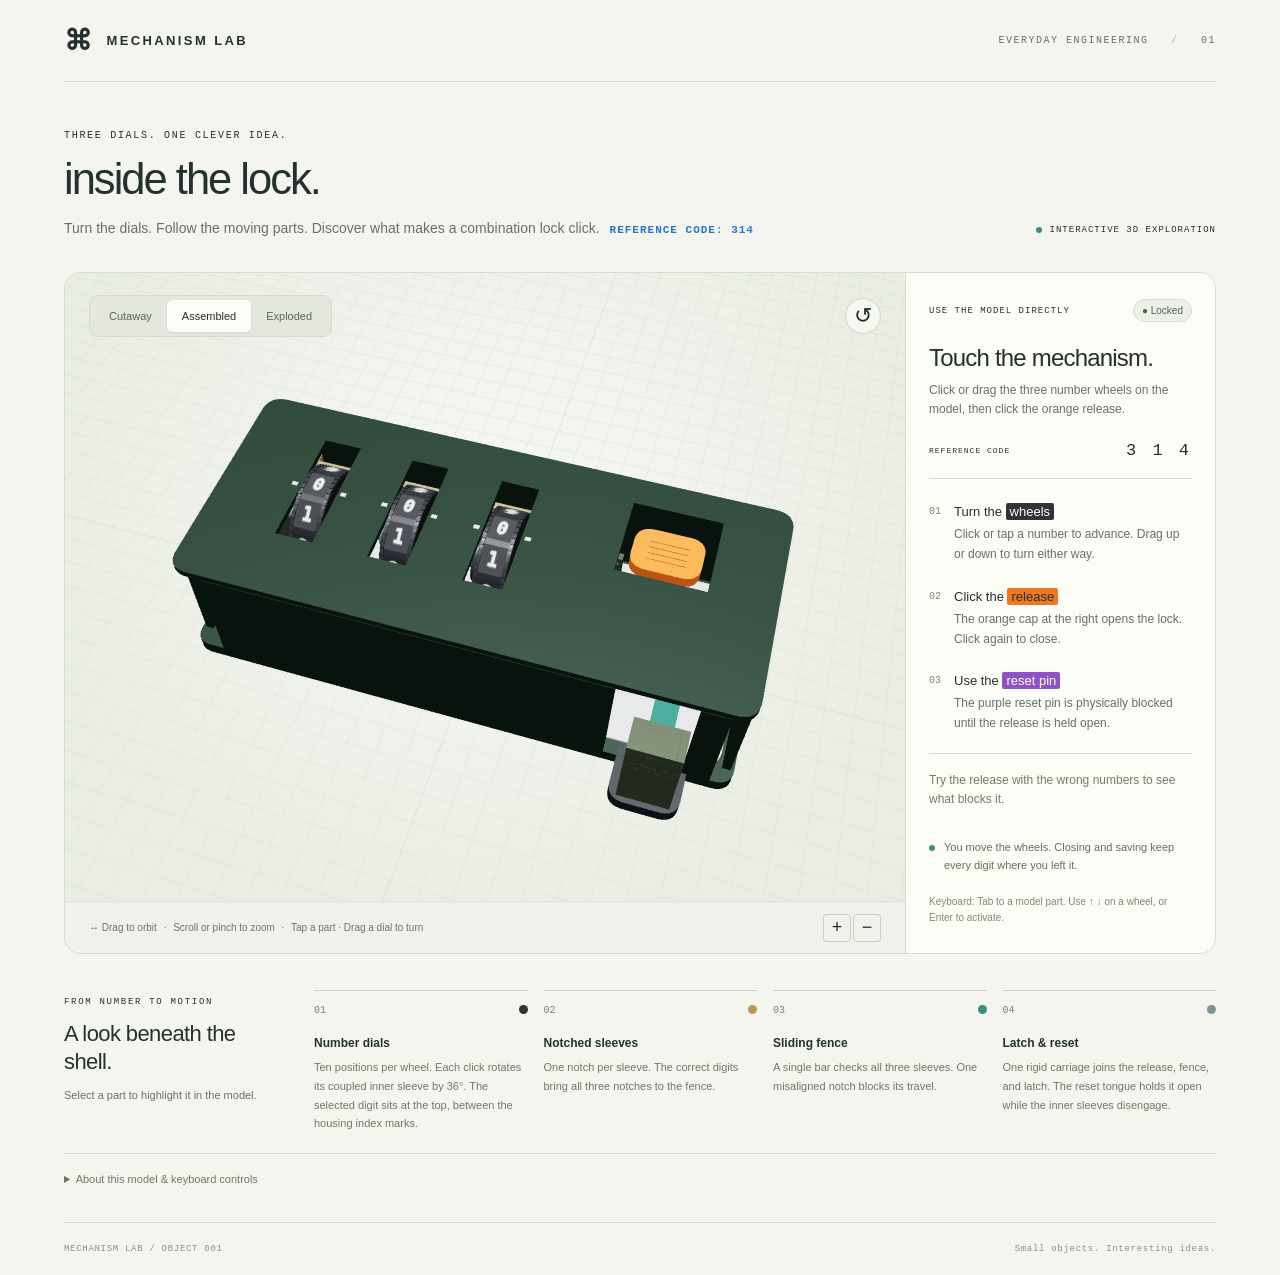
==== index.html @ 5d6edf26 "Initial luggage lock web app" ====
<!doctype html>
<html lang="en">
<head>
<meta charset="utf-8"><meta name="viewport" content="width=device-width, initial-scale=1">
<meta name="theme-color" content="#eeefea">
<title>inside the lock · Mechanism lab</title>
<style>:root{--paper:#f5f5ef;--ink:#24322f;--muted:#65716a;--line:#d8ddd3;--green:#244f40;--lime:#d4e5a0;--brass:#b48a46;--teal:#368d81}*{box-sizing:border-box}body{margin:0;background:var(--paper);color:var(--ink);font-family:Arial,Helvetica,sans-serif;-webkit-font-smoothing:antialiased}button,a,input{-webkit-tap-highlight-color:transparent}button{font:inherit;cursor:pointer;color:inherit}button:disabled{cursor:not-allowed;opacity:.45}button:focus-visible,a:focus-visible,input:focus-visible{outline:3px solid #9b682a;outline-offset:4px}button{transition:background .18s,transform .18s}button:hover:not(:disabled){filter:brightness(.97)}[hidden]{display:none!important}.masthead{height:82px;margin:0 5%;display:flex;align-items:center;justify-content:space-between;border-bottom:1px solid var(--line)}.brand{text-decoration:none;color:var(--ink);font-size:13px;letter-spacing:2.4px;font-weight:700;display:flex;gap:12px;align-items:center}.brand-icon{font-size:28px;line-height:1}.edition{font:10px ui-monospace,monospace;letter-spacing:1.5px;color:var(--muted)}.edition span{margin:0 15px;color:#aeb6aa}main{max-width:1600px;margin:auto;padding:48px 5% 0}.intro{display:flex;align-items:flex-end;justify-content:space-between;gap:20px;margin-bottom:32px}.eyebrow{font:10px ui-monospace,monospace;letter-spacing:1.7px;font-weight:500}.intro h1{font-size:clamp(32px,3.4vw,54px);font-weight:500;letter-spacing:-2px;line-height:1.15;margin:13px 0 13px}.intro p{font-size:14px;line-height:1.65;color:var(--muted);margin:0}.intro-note{font:9px ui-monospace,monospace;letter-spacing:1px;white-space:nowrap;margin-bottom:5px;display:flex;align-items:center;gap:8px}.tiny-dot{width:6px;height:6px;border-radius:50%;background:var(--teal)}.lab-grid{display:grid;grid-template-columns:minmax(0,1fr) 332px;border:1px solid var(--line);border-radius:16px;overflow:hidden;background:#f0f1ea}.model-panel{min-width:0;position:relative;display:flex;flex-direction:column}.view-toolbar{position:absolute;left:24px;right:24px;top:22px;z-index:3;display:flex;justify-content:space-between;align-items:center;gap:10px}.segmented{display:flex;padding:4px;background:#e3e7dd;border:1px solid #d5dbcf;border-radius:8px}.segmented button{border:0;background:transparent;color:#58665d;padding:10px 15px;font-size:11px;border-radius:5px}.segmented button[aria-pressed=true]{background:#fbfcf7;color:var(--ink);box-shadow:0 1px 3px #24322f15}.icon-btn{width:36px;height:36px;border-radius:50%;border:1px solid #cdd5c7;background:#f6f7f0;font-size:22px}#stage{position:relative;width:100%;height:425px;min-height:300px;flex:1;isolation:isolate;overflow:hidden;background:radial-gradient(ellipse at 50% 38%,#f7f8f3 0%,#e9ede3 75%)}canvas{width:100%;height:100%;display:block;touch-action:none;cursor:grab}canvas:active{cursor:grabbing}.model-caption{position:absolute;left:26px;bottom:14px;pointer-events:none;font:9px ui-monospace,monospace;letter-spacing:1.2px;color:#788272;display:flex;align-items:center;gap:10px}.caption-cross{font-size:22px;color:#8a9484}.part-label{position:absolute;left:0;top:0;padding:7px 9px;border:1px solid #bec8b5;border-radius:4px;background:#f9faf3e8;font:9px ui-monospace,monospace;color:#5c6b55;white-space:nowrap;pointer-events:none;opacity:0}.part-label b{font-family:Arial,sans-serif;font-size:10px;letter-spacing:.1px;margin-left:7px;color:#334332;font-weight:500}.part-label:after{content:'';position:absolute;left:50%;bottom:-13px;width:1px;height:12px;background:#84927b}.model-bottom{display:flex;align-items:center;gap:10px;min-height:52px;padding:4px 24px;border-top:1px solid #dce1d6;flex-wrap:wrap}.orbit-hint{font-size:10px;color:#6b7764;flex:1;line-height:1.7}.orbit-hint span{padding:0 4px}.toggle-label{font-size:11px;display:flex;align-items:center;gap:4px;cursor:pointer}.toggle-label input{accent-color:var(--green)}.zoom-controls{display:flex;gap:2px}.zoom-controls button{background:none;border:1px solid #cad2c2;width:28px;height:28px;border-radius:4px;font-size:18px}.mechanism-readout{padding:21px 24px;background:#f9faf3}.readout-heading{display:flex;justify-content:space-between;gap:10px;align-items:center;margin-bottom:13px}.readout-heading .eyebrow{font-size:9px}.readout-heading>span:last-child{font:11px ui-monospace,monospace;color:var(--green)}.gate-track{display:grid;grid-template-columns:repeat(3,1fr);gap:9px}.gate-unit{display:flex;align-items:center;justify-content:space-between;background:#e8ece1;padding:8px 10px;border-radius:4px;font:10px ui-monospace,monospace;color:#606d59}.gate-unit .gate-icon{width:20px;height:11px;border:2px solid #88947e;border-top:0;position:relative}.gate-unit .gate-icon:before{content:'';position:absolute;top:1px;left:6px;width:4px;height:9px;background:#88947e;transform:rotate(45deg)}.gate-unit.aligned{background:#dfeccc;color:#35552a}.gate-unit.aligned .gate-icon{border-color:#598344}.gate-unit.aligned .gate-icon:before{background:#598344;transform:none;height:7px;top:-5px}.mechanism-readout p{font-size:12px;line-height:1.55;color:#68725f;margin:12px 0 0;min-height:37px}.controls-panel{padding:27px 26px 22px;border-left:1px solid var(--line);background:#fcfcf7}.panel-heading{display:flex;justify-content:space-between;gap:6px;align-items:center}.panel-heading .eyebrow{font-size:9px;letter-spacing:1px}.status{font-size:10px;white-space:nowrap;border:1px solid #d9ded2;border-radius:20px;padding:5px 8px;background:#edf0e6;color:#56634e}.status.ready,.status.open{color:#2a6247;background:#e3efdc;border-color:#c9ddbf}.status.setting{background:#f2e8c9;color:#7b5d20;border-color:#e7d69f}.controls-panel h2{font-size:25px;letter-spacing:-.8px;font-weight:500;margin:22px 0 9px}.control-desc{font-size:12px;line-height:1.6;color:var(--muted);margin:0;min-height:39px}.code-card{display:flex;align-items:center;flex-wrap:wrap;gap:8px 12px;margin-top:21px;padding-bottom:18px;border-bottom:1px solid var(--line)}.code-card>span{font:8px ui-monospace,monospace;letter-spacing:1px}.code-card strong{font:17px ui-monospace,monospace;letter-spacing:3px}.text-btn{background:none;border:0;padding:0;font-size:10px;color:#4e6d44;text-decoration:underline;text-underline-offset:3px}.code-card button{margin-left:auto}.dial-controls{display:flex;justify-content:center;gap:18px;margin-top:19px}.dial-col{width:65px;text-align:center}.dial-index{font:9px ui-monospace,monospace;color:#859079;letter-spacing:1px;margin-bottom:7px}.dial-step{border:0;background:transparent;font-size:16px;width:100%;height:28px;display:block;color:#66745b;border-radius:4px}.digit{border:1px solid #a3afa0;width:100%;height:67px;position:relative;border-radius:7px;color:#f7f8ef;background:linear-gradient(#25382e,#3f5143 45%,#203025);font:39px ui-monospace,monospace;text-shadow:0 2px 1px #0003;box-shadow:0 3px 0 #19271d,inset 0 1px 0 #64705c}.digit:before,.digit:after{content:'';width:4px;height:2px;position:absolute;top:50%;background:#e7eacb}.digit:before{left:2px}.digit:after{right:2px}.dial-help{font-size:9px;text-align:center;color:#76816b;margin:11px 0 19px;min-height:14px}.primary{border:0;background:var(--green);color:#f0f6dd;border-radius:7px;padding:14px 18px;width:100%;display:flex;align-items:center;justify-content:center;gap:11px;font-size:13px;font-weight:500;min-height:46px}.primary span:first-child{font-size:18px;line-height:1}.primary.ready{background:#356246}.primary.setting{background:#7a602e}.feedback{font-size:11px;line-height:1.55;color:#737e68;margin-top:11px;min-height:36px}.feedback.error{color:#a4522e}.feedback.success{color:#3a7045}.reset-block{margin-top:13px;padding-top:20px;border-top:1px solid var(--line)}h3{font-size:12px;font-weight:600;margin:0}.reset-block p{font-size:11px;line-height:1.6;color:#78816f;margin:7px 0 13px}.secondary{border:1px solid #bfcbb5;border-radius:6px;background:transparent;font-size:11px;width:100%;min-height:38px;padding:10px 13px;display:flex;justify-content:space-between}.reset-block .text-btn{display:block;margin:10px auto 0}.restart{display:block;font-size:10px;color:#7a8471;border:0;background:none;margin:17px auto 0;padding:6px}.learn{margin:36px 0 20px;display:grid;grid-template-columns:220px 1fr;gap:30px}.learn-title .eyebrow{font-size:9px}.learn-title h2{font-size:22px;font-weight:500;line-height:1.25;letter-spacing:-.6px;margin:12px 0}.learn-title p{font-size:11px;line-height:1.6;color:var(--muted);margin:0}.part-grid{display:grid;grid-template-columns:repeat(4,1fr);gap:16px}.part-card{text-align:left;background:transparent;border:0;border-top:1px solid #cdd5c3;border-radius:0;padding:14px 0 0;align-self:start}.part-card[aria-pressed=true]{border-color:#486539}.part-number{display:flex;justify-content:space-between;font:10px ui-monospace,monospace;color:#7b856d;margin-bottom:20px}.swatch{width:9px;height:9px;border-radius:50%}.graphite{background:#303338}.brass{background:#b99558}.teal{background:#388e81}.steel{background:#7d9397}.part-card h3{font-size:12px;margin-bottom:8px}.part-card p{font-size:11px;line-height:1.7;color:#6e7965;margin:0}.model-note{border-top:1px solid var(--line);padding:17px 0 10px;font-size:11px;color:#6e7965;line-height:1.6}.model-note summary{cursor:pointer;width:fit-content}.model-note p{max-width:900px}.model-note a{color:var(--green)}footer{margin:24px 5% 0;padding:21px 0;border-top:1px solid var(--line);display:flex;justify-content:space-between;font:9px ui-monospace,monospace;color:#89927f;letter-spacing:.7px}#fallback{position:absolute;inset:100px 30px auto;padding:24px;background:#fdfdf8;border-radius:8px;font-size:14px;line-height:1.6;z-index:4}@media(min-width:1450px){#stage{min-height:485px}.lab-grid{grid-template-columns:minmax(0,1fr) 370px}.controls-panel{padding:30px 32px}.dial-controls{gap:24px}.dial-col{width:70px}.digit{height:75px}}@media(max-width:1100px){.intro-note{display:none}.learn{grid-template-columns:1fr;gap:22px}.learn-title{display:grid;grid-template-columns:1fr 1fr;align-items:center}.learn-title .eyebrow{grid-column:1/-1}.learn-title h2{margin-bottom:0}.learn-title p{max-width:280px;justify-self:end}.part-grid{gap:22px}.model-bottom{padding:7px 16px}.orbit-hint{font-size:9px}.view-toolbar{left:16px;right:16px}.segmented button{padding:9px 11px}.lab-grid{grid-template-columns:minmax(0,1fr) 300px}.controls-panel{padding:25px 21px}.dial-controls{gap:15px}.gate-unit{padding:8px 7px;font-size:9px}}@media(max-width:760px){.masthead{height:64px;margin:0 5%}.edition{font-size:8px;letter-spacing:.5px}.edition span{margin:0 5px}.brand{font-size:10px;letter-spacing:1.3px}.brand-icon{font-size:23px}main{padding-top:29px}.intro{margin-bottom:22px}.intro h1{font-size:36px;letter-spacing:-1.5px}.intro p{font-size:12px;max-width:440px}.eyebrow{font-size:9px}.lab-grid{grid-template-columns:1fr}.controls-panel{border-left:0;border-top:1px solid var(--line);padding:24px}.model-panel{display:block}#stage{height:370px;min-height:0}.view-toolbar{top:15px}.mechanism-readout{padding:16px 20px}.mechanism-readout p{min-height:0}.controls-panel h2{margin-top:18px}.control-desc{min-height:0}.dial-controls{gap:23px}.dial-col{width:73px}.digit{height:73px}.dial-step{height:36px}.code-card{padding-bottom:15px;margin-top:16px}.code-card>span{font-size:9px}.code-card strong{font-size:18px}.text-btn{font-size:11px}.dial-help{font-size:10px}.feedback{min-height:18px}.reset-block{margin-top:18px}.reset-block p{margin-bottom:12px}.reset-block .secondary{min-height:42px}.primary{min-height:48px}.learn{margin-top:30px}.learn-title{display:block}.learn-title h2{margin-bottom:10px}.learn-title p{max-width:none}.part-grid{grid-template-columns:repeat(2,1fr);gap:25px}.part-card p{font-size:12px}.part-card h3{font-size:13px}.part-number{margin-bottom:13px}.orbit-hint{flex-basis:100%;order:2;text-align:center;font-size:9px}.model-bottom{justify-content:space-between;padding:8px 18px;gap:5px}.zoom-controls button{width:36px;height:32px}.toggle-label{min-height:32px}.part-label{font-size:8px;padding:5px 6px}.part-label b{font-size:9px;margin-left:4px}.model-caption{font-size:8px;left:18px;letter-spacing:.7px}.segmented button{min-height:34px}.icon-btn{width:38px;height:38px}footer{font-size:8px;gap:20px;line-height:1.5}}@media(max-width:380px){.edition{display:none}.intro h1{font-size:31px}#stage{height:315px}.part-label b{font-size:8px}.part-label{padding:4px}.controls-panel{padding:22px 18px}.dial-controls{gap:20px}.dial-col{width:65px}.view-toolbar{left:10px;right:10px}.segmented button{font-size:10px;padding:7px 10px}.gate-unit{font-size:8px}.mechanism-readout{padding:15px}.part-grid{gap:18px}.gate-unit .gate-icon{width:15px}.gate-unit .gate-icon:before{left:4px}}@media(prefers-reduced-motion:reduce){*{transition:none!important;scroll-behavior:auto!important}}

@media(pointer:coarse){.dial-step{height:44px}.segmented button{min-height:44px}.icon-btn,.zoom-controls button{width:44px;height:44px}.toggle-label{min-height:44px}.secondary,.restart,.text-btn{min-height:44px}.code-card .text-btn{padding:5px 0}.part-card{min-height:44px}}

/* Direct manipulation iteration: all operating targets sit on the 3D parts. */
#model-ui{position:absolute;inset:0;pointer-events:none;z-index:2}.model-hit{position:absolute;transform:translate(-50%,-50%);width:44px;height:52px;border:1px solid transparent;border-radius:9px;background:transparent;pointer-events:auto;touch-action:none;padding:0;cursor:pointer}.model-hit:hover:not(:disabled){background:#d6e89b26;border-color:#b8ce8299;filter:none}.model-hit:focus-visible{outline:3px solid #8a641f;background:#dbdfa329;outline-offset:3px}.model-hit:disabled{opacity:1;cursor:default}.release-hit{width:56px;height:44px}.reset-hit{width:44px;height:44px;border-radius:50%}.model-instructions{list-style:none;padding:0;margin:25px 0 19px;display:grid;gap:24px}.model-instructions li{display:flex;gap:13px;align-items:flex-start}.model-instructions li>span{font:10px ui-monospace,monospace;color:#7c8b6e;margin-top:2px}.model-instructions h3{font-weight:500;font-size:13px}.model-instructions p{font-size:12px;line-height:1.65;color:var(--muted);margin:6px 0 0}.controls-panel .feedback{border-top:1px solid var(--line);padding-top:17px;min-height:68px;font-size:12px}.direct-note{display:flex;align-items:flex-start;gap:9px;margin-top:18px}.direct-note .tiny-dot{flex:none;margin-top:6px}.direct-note p{margin:0;font-size:11px;line-height:1.6;color:#63735a}.keyboard-hint{font-size:10px;line-height:1.6;color:#7f8a75;margin:20px 0 0}.lab-grid{grid-template-columns:minmax(0,1fr) 310px}#stage{min-height:490px}.controls-panel{padding:26px 23px}.controls-panel h2{font-size:24px}.code-card{justify-content:space-between}.model-caption{font-size:8px}
@media(max-width:1000px){.lab-grid{grid-template-columns:minmax(0,1fr) 280px}.controls-panel{padding:24px 19px}.model-instructions{gap:20px}}
@media(max-width:760px){.lab-grid{grid-template-columns:1fr}#stage{height:410px;min-height:0}.controls-panel{padding:23px}.model-instructions{grid-template-columns:repeat(3,1fr);gap:15px}.model-instructions li{display:block}.model-instructions li>span{display:block;margin-bottom:8px}.model-instructions p{font-size:11px}.controls-panel h2{margin-top:16px}.controls-panel .feedback{min-height:0}.keyboard-hint{margin-bottom:0}}
@media(max-width:380px){#stage{height:365px}.model-instructions{grid-template-columns:1fr}.model-instructions li{display:flex}.model-instructions p{font-size:12px}.model-hit{width:38px;height:48px}.reset-hit{width:40px;height:40px}.release-hit{width:48px;height:42px}}

/* Keyboard focus regions follow the model. All pointer input is raycast in 3D. */
.model-hit,.model-hit:disabled{pointer-events:none}.model-hit:hover:not(:disabled){background:transparent;border-color:transparent}.model-hit:focus-visible{background:#dbdfa329;border-color:#8a641f}

/* Keep the complete mechanism and view controls within a short landscape screen. */
@media(orientation:landscape) and (max-height:500px){
 #stage{height:calc(100svh - 64px);min-height:240px;flex:0 0 auto}
 .view-toolbar{top:10px;left:12px;right:12px}
 .model-caption{bottom:8px}
 .model-bottom{min-height:52px;padding:4px 12px;gap:6px}
 .orbit-hint{flex:1;flex-basis:auto;order:0;text-align:left;font-size:8px}
 .zoom-controls button{width:28px;height:28px}
 .toggle-label{min-height:28px}
}

/* Requested instructional accents. */
.intro-reference{display:inline-block;margin-left:.55em;color:#2677c9;font:600 11px ui-monospace,monospace;letter-spacing:1px;white-space:nowrap}.intro-reference strong{font:inherit}.model-instructions mark{border-radius:2px;padding:1px 4px;font:inherit}.highlight-number{background:#303338;color:#fff}.highlight-cap{background:#ef781f;color:inherit}.highlight-reset{background:#8e53c1;color:#fff}
</style>
</head>
<body>
<header class="masthead"><a class="brand" href="#"><span class="brand-icon" aria-hidden="true">⌘</span> MECHANISM LAB</a><span class="edition">EVERYDAY ENGINEERING <span> / </span> 01</span></header>
<main>
<section class="intro"><div><div class="eyebrow">THREE DIALS. ONE CLEVER IDEA.</div><h1>inside the lock.</h1><p>Turn the dials. Follow the moving parts. Discover what makes a combination lock click. <span class="intro-reference">REFERENCE CODE: <strong id="intro-reference-code">314</strong></span></p></div><div class="intro-note"><span class="tiny-dot"></span> INTERACTIVE 3D EXPLORATION</div></section>
<div class="lab-grid">
<section class="model-panel" aria-label="Interactive 3D luggage lock">
<div class="view-toolbar"><div class="segmented" aria-label="Model view"><button data-view="cutaway" aria-pressed="false">Cutaway</button><button data-view="assembled" aria-pressed="true">Assembled</button><button data-view="exploded" aria-pressed="false">Exploded</button></div><button id="home-view" class="icon-btn" aria-label="Restore camera view" title="Restore camera view">↺</button></div>
<div id="stage" aria-label="3D lock. Tap a part to activate it. Drag a numbered wheel to turn it, pinch to zoom, or drag the background to orbit. Tab to a wheel, release, or reset pin for keyboard access."><div id="fallback" hidden>3D is unavailable in this browser. Please open this file in a browser with WebGL enabled to use the model.</div><div id="model-ui"><button class="model-hit release-hit" id="model-release" type="button" aria-label="Release: open the lock"></button><button class="model-hit reset-hit" id="model-reset" type="button" aria-label="Reset pin: set combination"></button></div></div>
<div class="model-bottom"><span class="orbit-hint">↔ Drag to orbit <span>·</span> Scroll or pinch to zoom <span>·</span> Tap a part · Drag a dial to turn</span><div class="zoom-controls"><button id="zoom-in" aria-label="Zoom in">+</button><button id="zoom-out" aria-label="Zoom out">−</button></div></div>
</section>
<aside class="controls-panel"><div class="panel-heading"><span class="eyebrow">USE THE MODEL DIRECTLY</span><span id="status" class="status">● Locked</span></div><h2 id="action-title">Touch the mechanism.</h2><p class="control-desc" id="action-desc"></p><div class="code-card"><span>REFERENCE CODE</span><strong id="saved-code">3 1 4</strong></div>
<ol class="model-instructions"><li><span>01</span><div><h3>Turn the <mark class="highlight-number">wheels</mark></h3><p>Click or tap a number to advance. Drag up or down to turn either way.</p></div></li><li><span>02</span><div><h3>Click the <mark class="highlight-cap">release</mark></h3><p>The orange cap at the right opens the lock. Click again to close.</p></div></li><li><span>03</span><div><h3>Use the <mark class="highlight-reset">reset pin</mark></h3><p id="reset-desc">Open first, then click the small pin at the left end. Choose your digits and click it again to save.</p></div></li></ol>
<div id="feedback" class="feedback" role="status" aria-live="polite"></div><div class="direct-note"><span class="tiny-dot"></span><p>You move the wheels. Closing and saving keep every digit where you left it.</p></div>
<p class="keyboard-hint">Keyboard: Tab to a model part. Use ↑ ↓ on a wheel, or Enter to activate.</p>
</aside></div>
<section class="learn"><div class="learn-title"><span class="eyebrow">FROM NUMBER TO MOTION</span><h2>A look beneath the shell.</h2><p id="part-detail">Select a part to highlight it in the model.</p></div><div class="part-grid"><button class="part-card" data-highlight="dial"><span class="part-number">01 <i class="swatch graphite"></i></span><h3>Number dials</h3><p>Ten positions per wheel. Each click rotates its coupled inner sleeve by 36°. The selected digit sits at the top, between the housing index marks.</p></button><button class="part-card" data-highlight="gate"><span class="part-number">02 <i class="swatch brass"></i></span><h3>Notched sleeves</h3><p>One notch per sleeve. The correct digits bring all three notches to the fence.</p></button><button class="part-card" data-highlight="fence"><span class="part-number">03 <i class="swatch teal"></i></span><h3>Sliding fence</h3><p>A single bar checks all three sleeves. One misaligned notch blocks its travel.</p></button><button class="part-card" data-highlight="latch"><span class="part-number">04 <i class="swatch steel"></i></span><h3>Latch & reset</h3><p>One rigid carriage joins the release, fence, and latch. The reset tongue holds it open while the inner sleeves disengage.</p></button></div></section>
<details class="model-note"><summary>About this model & keyboard controls</summary><p>A simplified teaching model of a resettable, three-dial luggage lock. Geometry and travel are exaggerated for clarity; real locks use different latch and reset arrangements. The release is held inward while open. A return spring is seated between the base and carriage. A stop on the carriage blocks the reset yoke until the carriage is open. Stationary thrust bearings and close-fitting casing windows retain each number dial axially. The reset yoke engages grooves in the inner sleeve hubs and slides those sleeves along the shaft. Wide fence fingers keep the notches aligned throughout this travel, allowing the fixed-position dials to rotate independently. During reset, a broad tongue on the yoke slides behind the carriage stop and physically blocks its return. The tongue engages before the clutches separate and clears only after they re-engage. Click the release while setting to test this stop. The reset pin remains held inward until you click it again to save. Exploded view removes the casing and separates the wheel group for static inspection; it is not a disassembly sequence. The fixed catch represents what the latch engages; no zipper or pullers are shown.</p><p>Use Tab to move between controls. Tab to a number wheel on the model, then use ↑ / ↓ or type 0–9. Shift-click turns a wheel backward. Use the view buttons, zoom buttons, and Restore camera view without dragging. Reset: click the release to open → click the reset pin → turn the wheels → click the reset pin to save → click the release to close. Turn a wheel manually to block opening again. Your lesson stays in this tab; reloading starts fresh.</p><p>Mechanism references: <a href="https://patents.google.com/patent/US3677042A/en" target="_blank" rel="noopener noreferrer">coaxial dials and fence</a> · <a href="https://patents.google.com/patent/US4554809A/en" target="_blank" rel="noopener noreferrer">coupled sleeves and code setting</a>.</p></details>
</main><footer><span>MECHANISM LAB / OBJECT 001</span><span>Small objects. Interesting ideas.</span></footer>
<script>/*!
The MIT License

Copyright © 2010-2023 three.js authors

Permission is hereby granted, free of charge, to any person obtaining a copy
of this software and associated documentation files (the "Software"), to deal
in the Software without restriction, including without limitation the rights
to use, copy, modify, merge, publish, distribute, sublicense, and/or sell
copies of the Software, and to permit persons to whom the Software is
furnished to do so, subject to the following conditions:

The above copyright notice and this permission notice shall be included in
all copies or substantial portions of the Software.

THE SOFTWARE IS PROVIDED "AS IS", WITHOUT WARRANTY OF ANY KIND, EXPRESS OR
IMPLIED, INCLUDING BUT NOT LIMITED TO THE WARRANTIES OF MERCHANTABILITY,
FITNESS FOR A PARTICULAR PURPOSE AND NONINFRINGEMENT. IN NO EVENT SHALL THE
AUTHORS OR COPYRIGHT HOLDERS BE LIABLE FOR ANY CLAIM, DAMAGES OR OTHER
LIABILITY, WHETHER IN AN ACTION OF CONTRACT, TORT OR OTHERWISE, ARISING FROM,
OUT OF OR IN CONNECTION WITH THE SOFTWARE OR THE USE OR OTHER DEALINGS IN
THE SOFTWARE.

*/
console.warn('Scripts "build/three.js" and "build/three.min.js" are deprecated with r150+, and will be removed with r160. Please use ES Modules or alternatives: https://threejs.org/docs/index.html#manual/en/introduction/Installation'),
/**
 * @license
 * Copyright 2010-2023 Three.js Authors
 * SPDX-License-Identifier: MIT
 */
function(t,e){"object"==typeof exports&&"undefined"!=typeof module?e(exports):"function"==typeof define&&define.amd?define(["exports"],e):e((t="undefined"!=typeof globalThis?globalThis:t||self).THREE={})}(this,(function(t){"use strict";const e="160",n=1,i=2,r=3,s=0,a=1,o=100,l=204,c=205,h=0,u=1,d=2,p=0,m=1,f=2,g=3,_=4,v=5,x=6,y="attached",M="detached",S=300,b=301,T=302,E=303,w=304,A=306,R=1e3,C=1001,L=1002,P=1003,I=1004,U=1005,D=1006,N=1007,O=1008,F=1009,B=1012,z=1013,G=1014,H=1015,V=1016,k=1017,W=1018,X=1020,j=1023,q=1026,Y=1027,Z=1029,J=1031,K=1033,$=33776,Q=33777,tt=33778,et=33779,nt=35840,it=35841,rt=35842,st=35843,at=36196,ot=37492,lt=37496,ct=37808,ht=37809,ut=37810,dt=37811,pt=37812,mt=37813,ft=37814,gt=37815,_t=37816,vt=37817,xt=37818,yt=37819,Mt=37820,St=37821,bt=36492,Tt=36494,Et=36495,wt=36284,At=36285,Rt=36286,Ct=2300,Lt=2301,Pt=2302,It=2400,Ut=2401,Dt=2402,Nt=2500,Ot=2501,Ft=3e3,Bt=3001,zt="",Gt="srgb",Ht="srgb-linear",Vt="display-p3",kt="display-p3-linear",Wt="linear",Xt="srgb",jt="rec709",qt="p3",Yt=7680,Zt=35044,Jt="300 es",Kt=1035,$t=2e3,Qt=2001;class te{addEventListener(t,e){void 0===this._listeners&&(this._listeners={});const n=this._listeners;void 0===n[t]&&(n[t]=[]),-1===n[t].indexOf(e)&&n[t].push(e)}hasEventListener(t,e){if(void 0===this._listeners)return!1;const n=this._listeners;return void 0!==n[t]&&-1!==n[t].indexOf(e)}removeEventListener(t,e){if(void 0===this._listeners)return;const n=this._listeners[t];if(void 0!==n){const t=n.indexOf(e);-1!==t&&n.splice(t,1)}}dispatchEvent(t){if(void 0===this._listeners)return;const e=this._listeners[t.type];if(void 0!==e){t.target=this;const n=e.slice(0);for(let e=0,i=n.length;e<i;e++)n[e].call(this,t);t.target=null}}}const ee=["00","01","02","03","04","05","06","07","08","09","0a","0b","0c","0d","0e","0f","10","11","12","13","14","15","16","17","18","19","1a","1b","1c","1d","1e","1f","20","21","22","23","24","25","26","27","28","29","2a","2b","2c","2d","2e","2f","30","31","32","33","34","35","36","37","38","39","3a","3b","3c","3d","3e","3f","40","41","42","43","44","45","46","47","48","49","4a","4b","4c","4d","4e","4f","50","51","52","53","54","55","56","57","58","59","5a","5b","5c","5d","5e","5f","60","61","62","63","64","65","66","67","68","69","6a","6b","6c","6d","6e","6f","70","71","72","73","74","75","76","77","78","79","7a","7b","7c","7d","7e","7f","80","81","82","83","84","85","86","87","88","89","8a","8b","8c","8d","8e","8f","90","91","92","93","94","95","96","97","98","99","9a","9b","9c","9d","9e","9f","a0","a1","a2","a3","a4","a5","a6","a7","a8","a9","aa","ab","ac","ad","ae","af","b0","b1","b2","b3","b4","b5","b6","b7","b8","b9","ba","bb","bc","bd","be","bf","c0","c1","c2","c3","c4","c5","c6","c7","c8","c9","ca","cb","cc","cd","ce","cf","d0","d1","d2","d3","d4","d5","d6","d7","d8","d9","da","db","dc","dd","de","df","e0","e1","e2","e3","e4","e5","e6","e7","e8","e9","ea","eb","ec","ed","ee","ef","f0","f1","f2","f3","f4","f5","f6","f7","f8","f9","fa","fb","fc","fd","fe","ff"];let ne=1234567;const ie=Math.PI/180,re=180/Math.PI;function se(){const t=4294967295*Math.random()|0,e=4294967295*Math.random()|0,n=4294967295*Math.random()|0,i=4294967295*Math.random()|0;return(ee[255&t]+ee[t>>8&255]+ee[t>>16&255]+ee[t>>24&255]+"-"+ee[255&e]+ee[e>>8&255]+"-"+ee[e>>16&15|64]+ee[e>>24&255]+"-"+ee[63&n|128]+ee[n>>8&255]+"-"+ee[n>>16&255]+ee[n>>24&255]+ee[255&i]+ee[i>>8&255]+ee[i>>16&255]+ee[i>>24&255]).toLowerCase()}function ae(t,e,n){return Math.max(e,Math.min(n,t))}function oe(t,e){return(t%e+e)%e}function le(t,e,n){return(1-n)*t+n*e}function ce(t){return 0==(t&t-1)&&0!==t}function he(t){return Math.pow(2,Math.floor(Math.log(t)/Math.LN2))}function ue(t,e){switch(e.constructor){case Float32Array:return t;case Uint32Array:return t/4294967295;case Uint16Array:return t/65535;case Uint8Array:return t/255;case Int32Array:return Math.max(t/2147483647,-1);case Int16Array:return Math.max(t/32767,-1);case Int8Array:return Math.max(t/127,-1);default:throw new Error("Invalid component type.")}}function de(t,e){switch(e.constructor){case Float32Array:return t;case Uint32Array:return Math.round(4294967295*t);case Uint16Array:return Math.round(65535*t);case Uint8Array:return Math.round(255*t);case Int32Array:return Math.round(2147483647*t);case Int16Array:return Math.round(32767*t);case Int8Array:return Math.round(127*t);default:throw new Error("Invalid component type.")}}const pe={DEG2RAD:ie,RAD2DEG:re,generateUUID:se,clamp:ae,euclideanModulo:oe,mapLinear:function(t,e,n,i,r){return i+(t-e)*(r-i)/(n-e)},inverseLerp:function(t,e,n){return t!==e?(n-t)/(e-t):0},lerp:le,damp:function(t,e,n,i){return le(t,e,1-Math.exp(-n*i))},pingpong:function(t,e=1){return e-Math.abs(oe(t,2*e)-e)},smoothstep:function(t,e,n){return t<=e?0:t>=n?1:(t=(t-e)/(n-e))*t*(3-2*t)},smootherstep:function(t,e,n){return t<=e?0:t>=n?1:(t=(t-e)/(n-e))*t*t*(t*(6*t-15)+10)},randInt:function(t,e){return t+Math.floor(Math.random()*(e-t+1))},randFloat:function(t,e){return t+Math.random()*(e-t)},randFloatSpread:function(t){return t*(.5-Math.random())},seededRandom:function(t){void 0!==t&&(ne=t);let e=ne+=1831565813;return e=Math.imul(e^e>>>15,1|e),e^=e+Math.imul(e^e>>>7,61|e),((e^e>>>14)>>>0)/4294967296},degToRad:function(t){return t*ie},radToDeg:function(t){return t*re},isPowerOfTwo:ce,ceilPowerOfTwo:function(t){return Math.pow(2,Math.ceil(Math.log(t)/Math.LN2))},floorPowerOfTwo:he,setQuaternionFromProperEuler:function(t,e,n,i,r){const s=Math.cos,a=Math.sin,o=s(n/2),l=a(n/2),c=s((e+i)/2),h=a((e+i)/2),u=s((e-i)/2),d=a((e-i)/2),p=s((i-e)/2),m=a((i-e)/2);switch(r){case"XYX":t.set(o*h,l*u,l*d,o*c);break;case"YZY":t.set(l*d,o*h,l*u,o*c);break;case"ZXZ":t.set(l*u,l*d,o*h,o*c);break;case"XZX":t.set(o*h,l*m,l*p,o*c);break;case"YXY":t.set(l*p,o*h,l*m,o*c);break;case"ZYZ":t.set(l*m,l*p,o*h,o*c);break;default:console.warn("THREE.MathUtils: .setQuaternionFromProperEuler() encountered an unknown order: "+r)}},normalize:de,denormalize:ue};class me{constructor(t=0,e=0){me.prototype.isVector2=!0,this.x=t,this.y=e}get width(){return this.x}set width(t){this.x=t}get height(){return this.y}set height(t){this.y=t}set(t,e){return this.x=t,this.y=e,this}setScalar(t){return this.x=t,this.y=t,this}setX(t){return this.x=t,this}setY(t){return this.y=t,this}setComponent(t,e){switch(t){case 0:this.x=e;break;case 1:this.y=e;break;default:throw new Error("index is out of range: "+t)}return this}getComponent(t){switch(t){case 0:return this.x;case 1:return this.y;default:throw new Error("index is out of range: "+t)}}clone(){return new this.constructor(this.x,this.y)}copy(t){return this.x=t.x,this.y=t.y,this}add(t){return this.x+=t.x,this.y+=t.y,this}addScalar(t){return this.x+=t,this.y+=t,this}addVectors(t,e){return this.x=t.x+e.x,this.y=t.y+e.y,this}addScaledVector(t,e){return this.x+=t.x*e,this.y+=t.y*e,this}sub(t){return this.x-=t.x,this.y-=t.y,this}subScalar(t){return this.x-=t,this.y-=t,this}subVectors(t,e){return this.x=t.x-e.x,this.y=t.y-e.y,this}multiply(t){return this.x*=t.x,this.y*=t.y,this}multiplyScalar(t){return this.x*=t,this.y*=t,this}divide(t){return this.x/=t.x,this.y/=t.y,this}divideScalar(t){return this.multiplyScalar(1/t)}applyMatrix3(t){const e=this.x,n=this.y,i=t.elements;return this.x=i[0]*e+i[3]*n+i[6],this.y=i[1]*e+i[4]*n+i[7],this}min(t){return this.x=Math.min(this.x,t.x),this.y=Math.min(this.y,t.y),this}max(t){return this.x=Math.max(this.x,t.x),this.y=Math.max(this.y,t.y),this}clamp(t,e){return this.x=Math.max(t.x,Math.min(e.x,this.x)),this.y=Math.max(t.y,Math.min(e.y,this.y)),this}clampScalar(t,e){return this.x=Math.max(t,Math.min(e,this.x)),this.y=Math.max(t,Math.min(e,this.y)),this}clampLength(t,e){const n=this.length();return this.divideScalar(n||1).multiplyScalar(Math.max(t,Math.min(e,n)))}floor(){return this.x=Math.floor(this.x),this.y=Math.floor(this.y),this}ceil(){return this.x=Math.ceil(this.x),this.y=Math.ceil(this.y),this}round(){return this.x=Math.round(this.x),this.y=Math.round(this.y),this}roundToZero(){return this.x=Math.trunc(this.x),this.y=Math.trunc(this.y),this}negate(){return this.x=-this.x,this.y=-this.y,this}dot(t){return this.x*t.x+this.y*t.y}cross(t){return this.x*t.y-this.y*t.x}lengthSq(){return this.x*this.x+this.y*this.y}length(){return Math.sqrt(this.x*this.x+this.y*this.y)}manhattanLength(){return Math.abs(this.x)+Math.abs(this.y)}normalize(){return this.divideScalar(this.length()||1)}angle(){return Math.atan2(-this.y,-this.x)+Math.PI}angleTo(t){const e=Math.sqrt(this.lengthSq()*t.lengthSq());if(0===e)return Math.PI/2;const n=this.dot(t)/e;return Math.acos(ae(n,-1,1))}distanceTo(t){return Math.sqrt(this.distanceToSquared(t))}distanceToSquared(t){const e=this.x-t.x,n=this.y-t.y;return e*e+n*n}manhattanDistanceTo(t){return Math.abs(this.x-t.x)+Math.abs(this.y-t.y)}setLength(t){return this.normalize().multiplyScalar(t)}lerp(t,e){return this.x+=(t.x-this.x)*e,this.y+=(t.y-this.y)*e,this}lerpVectors(t,e,n){return this.x=t.x+(e.x-t.x)*n,this.y=t.y+(e.y-t.y)*n,this}equals(t){return t.x===this.x&&t.y===this.y}fromArray(t,e=0){return this.x=t[e],this.y=t[e+1],this}toArray(t=[],e=0){return t[e]=this.x,t[e+1]=this.y,t}fromBufferAttribute(t,e){return this.x=t.getX(e),this.y=t.getY(e),this}rotateAround(t,e){const n=Math.cos(e),i=Math.sin(e),r=this.x-t.x,s=this.y-t.y;return this.x=r*n-s*i+t.x,this.y=r*i+s*n+t.y,this}random(){return this.x=Math.random(),this.y=Math.random(),this}*[Symbol.iterator](){yield this.x,yield this.y}}class fe{constructor(t,e,n,i,r,s,a,o,l){fe.prototype.isMatrix3=!0,this.elements=[1,0,0,0,1,0,0,0,1],void 0!==t&&this.set(t,e,n,i,r,s,a,o,l)}set(t,e,n,i,r,s,a,o,l){const c=this.elements;return c[0]=t,c[1]=i,c[2]=a,c[3]=e,c[4]=r,c[5]=o,c[6]=n,c[7]=s,c[8]=l,this}identity(){return this.set(1,0,0,0,1,0,0,0,1),this}copy(t){const e=this.elements,n=t.elements;return e[0]=n[0],e[1]=n[1],e[2]=n[2],e[3]=n[3],e[4]=n[4],e[5]=n[5],e[6]=n[6],e[7]=n[7],e[8]=n[8],this}extractBasis(t,e,n){return t.setFromMatrix3Column(this,0),e.setFromMatrix3Column(this,1),n.setFromMatrix3Column(this,2),this}setFromMatrix4(t){const e=t.elements;return this.set(e[0],e[4],e[8],e[1],e[5],e[9],e[2],e[6],e[10]),this}multiply(t){return this.multiplyMatrices(this,t)}premultiply(t){return this.multiplyMatrices(t,this)}multiplyMatrices(t,e){const n=t.elements,i=e.elements,r=this.elements,s=n[0],a=n[3],o=n[6],l=n[1],c=n[4],h=n[7],u=n[2],d=n[5],p=n[8],m=i[0],f=i[3],g=i[6],_=i[1],v=i[4],x=i[7],y=i[2],M=i[5],S=i[8];return r[0]=s*m+a*_+o*y,r[3]=s*f+a*v+o*M,r[6]=s*g+a*x+o*S,r[1]=l*m+c*_+h*y,r[4]=l*f+c*v+h*M,r[7]=l*g+c*x+h*S,r[2]=u*m+d*_+p*y,r[5]=u*f+d*v+p*M,r[8]=u*g+d*x+p*S,this}multiplyScalar(t){const e=this.elements;return e[0]*=t,e[3]*=t,e[6]*=t,e[1]*=t,e[4]*=t,e[7]*=t,e[2]*=t,e[5]*=t,e[8]*=t,this}determinant(){const t=this.elements,e=t[0],n=t[1],i=t[2],r=t[3],s=t[4],a=t[5],o=t[6],l=t[7],c=t[8];return e*s*c-e*a*l-n*r*c+n*a*o+i*r*l-i*s*o}invert(){const t=this.elements,e=t[0],n=t[1],i=t[2],r=t[3],s=t[4],a=t[5],o=t[6],l=t[7],c=t[8],h=c*s-a*l,u=a*o-c*r,d=l*r-s*o,p=e*h+n*u+i*d;if(0===p)return this.set(0,0,0,0,0,0,0,0,0);const m=1/p;return t[0]=h*m,t[1]=(i*l-c*n)*m,t[2]=(a*n-i*s)*m,t[3]=u*m,t[4]=(c*e-i*o)*m,t[5]=(i*r-a*e)*m,t[6]=d*m,t[7]=(n*o-l*e)*m,t[8]=(s*e-n*r)*m,this}transpose(){let t;const e=this.elements;return t=e[1],e[1]=e[3],e[3]=t,t=e[2],e[2]=e[6],e[6]=t,t=e[5],e[5]=e[7],e[7]=t,this}getNormalMatrix(t){return this.setFromMatrix4(t).invert().transpose()}transposeIntoArray(t){const e=this.elements;return t[0]=e[0],t[1]=e[3],t[2]=e[6],t[3]=e[1],t[4]=e[4],t[5]=e[7],t[6]=e[2],t[7]=e[5],t[8]=e[8],this}setUvTransform(t,e,n,i,r,s,a){const o=Math.cos(r),l=Math.sin(r);return this.set(n*o,n*l,-n*(o*s+l*a)+s+t,-i*l,i*o,-i*(-l*s+o*a)+a+e,0,0,1),this}scale(t,e){return this.premultiply(ge.makeScale(t,e)),this}rotate(t){return this.premultiply(ge.makeRotation(-t)),this}translate(t,e){return this.premultiply(ge.makeTranslation(t,e)),this}makeTranslation(t,e){return t.isVector2?this.set(1,0,t.x,0,1,t.y,0,0,1):this.set(1,0,t,0,1,e,0,0,1),this}makeRotation(t){const e=Math.cos(t),n=Math.sin(t);return this.set(e,-n,0,n,e,0,0,0,1),this}makeScale(t,e){return this.set(t,0,0,0,e,0,0,0,1),this}equals(t){const e=this.elements,n=t.elements;for(let t=0;t<9;t++)if(e[t]!==n[t])return!1;return!0}fromArray(t,e=0){for(let n=0;n<9;n++)this.elements[n]=t[n+e];return this}toArray(t=[],e=0){const n=this.elements;return t[e]=n[0],t[e+1]=n[1],t[e+2]=n[2],t[e+3]=n[3],t[e+4]=n[4],t[e+5]=n[5],t[e+6]=n[6],t[e+7]=n[7],t[e+8]=n[8],t}clone(){return(new this.constructor).fromArray(this.elements)}}const ge=new fe;function _e(t){for(let e=t.length-1;e>=0;--e)if(t[e]>=65535)return!0;return!1}const ve={Int8Array:Int8Array,Uint8Array:Uint8Array,Uint8ClampedArray:Uint8ClampedArray,Int16Array:Int16Array,Uint16Array:Uint16Array,Int32Array:Int32Array,Uint32Array:Uint32Array,Float32Array:Float32Array,Float64Array:Float64Array};function xe(t,e){return new ve[t](e)}function ye(t){return document.createElementNS("http://www.w3.org/1999/xhtml",t)}function Me(){const t=ye("canvas");return t.style.display="block",t}const Se={};function be(t){t in Se||(Se[t]=!0,console.warn(t))}const Te=(new fe).set(.8224621,.177538,0,.0331941,.9668058,0,.0170827,.0723974,.9105199),Ee=(new fe).set(1.2249401,-.2249404,0,-.0420569,1.0420571,0,-.0196376,-.0786361,1.0982735),we={[Ht]:{transfer:Wt,primaries:jt,toReference:t=>t,fromReference:t=>t},[Gt]:{transfer:Xt,primaries:jt,toReference:t=>t.convertSRGBToLinear(),fromReference:t=>t.convertLinearToSRGB()},[kt]:{transfer:Wt,primaries:qt,toReference:t=>t.applyMatrix3(Ee),fromReference:t=>t.applyMatrix3(Te)},[Vt]:{transfer:Xt,primaries:qt,toReference:t=>t.convertSRGBToLinear().applyMatrix3(Ee),fromReference:t=>t.applyMatrix3(Te).convertLinearToSRGB()}},Ae=new Set([Ht,kt]),Re={enabled:!0,_workingColorSpace:Ht,get workingColorSpace(){return this._workingColorSpace},set workingColorSpace(t){if(!Ae.has(t))throw new Error(`Unsupported working color space, "${t}".`);this._workingColorSpace=t},convert:function(t,e,n){if(!1===this.enabled||e===n||!e||!n)return t;const i=we[e].toReference;return(0,we[n].fromReference)(i(t))},fromWorkingColorSpace:function(t,e){return this.convert(t,this._workingColorSpace,e)},toWorkingColorSpace:function(t,e){return this.convert(t,e,this._workingColorSpace)},getPrimaries:function(t){return we[t].primaries},getTransfer:function(t){return t===zt?Wt:we[t].transfer}};function Ce(t){return t<.04045?.0773993808*t:Math.pow(.9478672986*t+.0521327014,2.4)}function Le(t){return t<.0031308?12.92*t:1.055*Math.pow(t,.41666)-.055}let Pe;class Ie{static getDataURL(t){if(/^data:/i.test(t.src))return t.src;if("undefined"==typeof HTMLCanvasElement)return t.src;let e;if(t instanceof HTMLCanvasElement)e=t;else{void 0===Pe&&(Pe=ye("canvas")),Pe.width=t.width,Pe.height=t.height;const n=Pe.getContext("2d");t instanceof ImageData?n.putImageData(t,0,0):n.drawImage(t,0,0,t.width,t.height),e=Pe}return e.width>2048||e.height>2048?(console.warn("THREE.ImageUtils.getDataURL: Image converted to jpg for performance reasons",t),e.toDataURL("image/jpeg",.6)):e.toDataURL("image/png")}static sRGBToLinear(t){if("undefined"!=typeof HTMLImageElement&&t instanceof HTMLImageElement||"undefined"!=typeof HTMLCanvasElement&&t instanceof HTMLCanvasElement||"undefined"!=typeof ImageBitmap&&t instanceof ImageBitmap){const e=ye("canvas");e.width=t.width,e.height=t.height;const n=e.getContext("2d");n.drawImage(t,0,0,t.width,t.height);const i=n.getImageData(0,0,t.width,t.height),r=i.data;for(let t=0;t<r.length;t++)r[t]=255*Ce(r[t]/255);return n.putImageData(i,0,0),e}if(t.data){const e=t.data.slice(0);for(let t=0;t<e.length;t++)e instanceof Uint8Array||e instanceof Uint8ClampedArray?e[t]=Math.floor(255*Ce(e[t]/255)):e[t]=Ce(e[t]);return{data:e,width:t.width,height:t.height}}return console.warn("THREE.ImageUtils.sRGBToLinear(): Unsupported image type. No color space conversion applied."),t}}let Ue=0;class De{constructor(t=null){this.isSource=!0,Object.defineProperty(this,"id",{value:Ue++}),this.uuid=se(),this.data=t,this.version=0}set needsUpdate(t){!0===t&&this.version++}toJSON(t){const e=void 0===t||"string"==typeof t;if(!e&&void 0!==t.images[this.uuid])return t.images[this.uuid];const n={uuid:this.uuid,url:""},i=this.data;if(null!==i){let t;if(Array.isArray(i)){t=[];for(let e=0,n=i.length;e<n;e++)i[e].isDataTexture?t.push(Ne(i[e].image)):t.push(Ne(i[e]))}else t=Ne(i);n.url=t}return e||(t.images[this.uuid]=n),n}}function Ne(t){return"undefined"!=typeof HTMLImageElement&&t instanceof HTMLImageElement||"undefined"!=typeof HTMLCanvasElement&&t instanceof HTMLCanvasElement||"undefined"!=typeof ImageBitmap&&t instanceof ImageBitmap?Ie.getDataURL(t):t.data?{data:Array.from(t.data),width:t.width,height:t.height,type:t.data.constructor.name}:(console.warn("THREE.Texture: Unable to serialize Texture."),{})}let Oe=0;class Fe extends te{constructor(t=Fe.DEFAULT_IMAGE,e=Fe.DEFAULT_MAPPING,n=1001,i=1001,r=1006,s=1008,a=1023,o=1009,l=Fe.DEFAULT_ANISOTROPY,c=""){super(),this.isTexture=!0,Object.defineProperty(this,"id",{value:Oe++}),this.uuid=se(),this.name="",this.source=new De(t),this.mipmaps=[],this.mapping=e,this.channel=0,this.wrapS=n,this.wrapT=i,this.magFilter=r,this.minFilter=s,this.anisotropy=l,this.format=a,this.internalFormat=null,this.type=o,this.offset=new me(0,0),this.repeat=new me(1,1),this.center=new me(0,0),this.rotation=0,this.matrixAutoUpdate=!0,this.matrix=new fe,this.generateMipmaps=!0,this.premultiplyAlpha=!1,this.flipY=!0,this.unpackAlignment=4,"string"==typeof c?this.colorSpace=c:(be("THREE.Texture: Property .encoding has been replaced by .colorSpace."),this.colorSpace=c===Bt?Gt:zt),this.userData={},this.version=0,this.onUpdate=null,this.isRenderTargetTexture=!1,this.needsPMREMUpdate=!1}get image(){return this.source.data}set image(t=null){this.source.data=t}updateMatrix(){this.matrix.setUvTransform(this.offset.x,this.offset.y,this.repeat.x,this.repeat.y,this.rotation,this.center.x,this.center.y)}clone(){return(new this.constructor).copy(this)}copy(t){return this.name=t.name,this.source=t.source,this.mipmaps=t.mipmaps.slice(0),this.mapping=t.mapping,this.channel=t.channel,this.wrapS=t.wrapS,this.wrapT=t.wrapT,this.magFilter=t.magFilter,this.minFilter=t.minFilter,this.anisotropy=t.anisotropy,this.format=t.format,this.internalFormat=t.internalFormat,this.type=t.type,this.offset.copy(t.offset),this.repeat.copy(t.repeat),this.center.copy(t.center),this.rotation=t.rotation,this.matrixAutoUpdate=t.matrixAutoUpdate,this.matrix.copy(t.matrix),this.generateMipmaps=t.generateMipmaps,this.premultiplyAlpha=t.premultiplyAlpha,this.flipY=t.flipY,this.unpackAlignment=t.unpackAlignment,this.colorSpace=t.colorSpace,this.userData=JSON.parse(JSON.stringify(t.userData)),this.needsUpdate=!0,this}toJSON(t){const e=void 0===t||"string"==typeof t;if(!e&&void 0!==t.textures[this.uuid])return t.textures[this.uuid];const n={metadata:{version:4.6,type:"Texture",generator:"Texture.toJSON"},uuid:this.uuid,name:this.name,image:this.source.toJSON(t).uuid,mapping:this.mapping,channel:this.channel,repeat:[this.repeat.x,this.repeat.y],offset:[this.offset.x,this.offset.y],center:[this.center.x,this.center.y],rotation:this.rotation,wrap:[this.wrapS,this.wrapT],format:this.format,internalFormat:this.internalFormat,type:this.type,colorSpace:this.colorSpace,minFilter:this.minFilter,magFilter:this.magFilter,anisotropy:this.anisotropy,flipY:this.flipY,generateMipmaps:this.generateMipmaps,premultiplyAlpha:this.premultiplyAlpha,unpackAlignment:this.unpackAlignment};return Object.keys(this.userData).length>0&&(n.userData=this.userData),e||(t.textures[this.uuid]=n),n}dispose(){this.dispatchEvent({type:"dispose"})}transformUv(t){if(this.mapping!==S)return t;if(t.applyMatrix3(this.matrix),t.x<0||t.x>1)switch(this.wrapS){case R:t.x=t.x-Math.floor(t.x);break;case C:t.x=t.x<0?0:1;break;case L:1===Math.abs(Math.floor(t.x)%2)?t.x=Math.ceil(t.x)-t.x:t.x=t.x-Math.floor(t.x)}if(t.y<0||t.y>1)switch(this.wrapT){case R:t.y=t.y-Math.floor(t.y);break;case C:t.y=t.y<0?0:1;break;case L:1===Math.abs(Math.floor(t.y)%2)?t.y=Math.ceil(t.y)-t.y:t.y=t.y-Math.floor(t.y)}return this.flipY&&(t.y=1-t.y),t}set needsUpdate(t){!0===t&&(this.version++,this.source.needsUpdate=!0)}get encoding(){return be("THREE.Texture: Property .encoding has been replaced by .colorSpace."),this.colorSpace===Gt?Bt:Ft}set encoding(t){be("THREE.Texture: Property .encoding has been replaced by .colorSpace."),this.colorSpace=t===Bt?Gt:zt}}Fe.DEFAULT_IMAGE=null,Fe.DEFAULT_MAPPING=S,Fe.DEFAULT_ANISOTROPY=1;class Be{constructor(t=0,e=0,n=0,i=1){Be.prototype.isVector4=!0,this.x=t,this.y=e,this.z=n,this.w=i}get width(){return this.z}set width(t){this.z=t}get height(){return this.w}set height(t){this.w=t}set(t,e,n,i){return this.x=t,this.y=e,this.z=n,this.w=i,this}setScalar(t){return this.x=t,this.y=t,this.z=t,this.w=t,this}setX(t){return this.x=t,this}setY(t){return this.y=t,this}setZ(t){return this.z=t,this}setW(t){return this.w=t,this}setComponent(t,e){switch(t){case 0:this.x=e;break;case 1:this.y=e;break;case 2:this.z=e;break;case 3:this.w=e;break;default:throw new Error("index is out of range: "+t)}return this}getComponent(t){switch(t){case 0:return this.x;case 1:return this.y;case 2:return this.z;case 3:return this.w;default:throw new Error("index is out of range: "+t)}}clone(){return new this.constructor(this.x,this.y,this.z,this.w)}copy(t){return this.x=t.x,this.y=t.y,this.z=t.z,this.w=void 0!==t.w?t.w:1,this}add(t){return this.x+=t.x,this.y+=t.y,this.z+=t.z,this.w+=t.w,this}addScalar(t){return this.x+=t,this.y+=t,this.z+=t,this.w+=t,this}addVectors(t,e){return this.x=t.x+e.x,this.y=t.y+e.y,this.z=t.z+e.z,this.w=t.w+e.w,this}addScaledVector(t,e){return this.x+=t.x*e,this.y+=t.y*e,this.z+=t.z*e,this.w+=t.w*e,this}sub(t){return this.x-=t.x,this.y-=t.y,this.z-=t.z,this.w-=t.w,this}subScalar(t){return this.x-=t,this.y-=t,this.z-=t,this.w-=t,this}subVectors(t,e){return this.x=t.x-e.x,this.y=t.y-e.y,this.z=t.z-e.z,this.w=t.w-e.w,this}multiply(t){return this.x*=t.x,this.y*=t.y,this.z*=t.z,this.w*=t.w,this}multiplyScalar(t){return this.x*=t,this.y*=t,this.z*=t,this.w*=t,this}applyMatrix4(t){const e=this.x,n=this.y,i=this.z,r=this.w,s=t.elements;return this.x=s[0]*e+s[4]*n+s[8]*i+s[12]*r,this.y=s[1]*e+s[5]*n+s[9]*i+s[13]*r,this.z=s[2]*e+s[6]*n+s[10]*i+s[14]*r,this.w=s[3]*e+s[7]*n+s[11]*i+s[15]*r,this}divideScalar(t){return this.multiplyScalar(1/t)}setAxisAngleFromQuaternion(t){this.w=2*Math.acos(t.w);const e=Math.sqrt(1-t.w*t.w);return e<1e-4?(this.x=1,this.y=0,this.z=0):(this.x=t.x/e,this.y=t.y/e,this.z=t.z/e),this}setAxisAngleFromRotationMatrix(t){let e,n,i,r;const s=.01,a=.1,o=t.elements,l=o[0],c=o[4],h=o[8],u=o[1],d=o[5],p=o[9],m=o[2],f=o[6],g=o[10];if(Math.abs(c-u)<s&&Math.abs(h-m)<s&&Math.abs(p-f)<s){if(Math.abs(c+u)<a&&Math.abs(h+m)<a&&Math.abs(p+f)<a&&Math.abs(l+d+g-3)<a)return this.set(1,0,0,0),this;e=Math.PI;const t=(l+1)/2,o=(d+1)/2,_=(g+1)/2,v=(c+u)/4,x=(h+m)/4,y=(p+f)/4;return t>o&&t>_?t<s?(n=0,i=.707106781,r=.707106781):(n=Math.sqrt(t),i=v/n,r=x/n):o>_?o<s?(n=.707106781,i=0,r=.707106781):(i=Math.sqrt(o),n=v/i,r=y/i):_<s?(n=.707106781,i=.707106781,r=0):(r=Math.sqrt(_),n=x/r,i=y/r),this.set(n,i,r,e),this}let _=Math.sqrt((f-p)*(f-p)+(h-m)*(h-m)+(u-c)*(u-c));return Math.abs(_)<.001&&(_=1),this.x=(f-p)/_,this.y=(h-m)/_,this.z=(u-c)/_,this.w=Math.acos((l+d+g-1)/2),this}min(t){return this.x=Math.min(this.x,t.x),this.y=Math.min(this.y,t.y),this.z=Math.min(this.z,t.z),this.w=Math.min(this.w,t.w),this}max(t){return this.x=Math.max(this.x,t.x),this.y=Math.max(this.y,t.y),this.z=Math.max(this.z,t.z),this.w=Math.max(this.w,t.w),this}clamp(t,e){return this.x=Math.max(t.x,Math.min(e.x,this.x)),this.y=Math.max(t.y,Math.min(e.y,this.y)),this.z=Math.max(t.z,Math.min(e.z,this.z)),this.w=Math.max(t.w,Math.min(e.w,this.w)),this}clampScalar(t,e){return this.x=Math.max(t,Math.min(e,this.x)),this.y=Math.max(t,Math.min(e,this.y)),this.z=Math.max(t,Math.min(e,this.z)),this.w=Math.max(t,Math.min(e,this.w)),this}clampLength(t,e){const n=this.length();return this.divideScalar(n||1).multiplyScalar(Math.max(t,Math.min(e,n)))}floor(){return this.x=Math.floor(this.x),this.y=Math.floor(this.y),this.z=Math.floor(this.z),this.w=Math.floor(this.w),this}ceil(){return this.x=Math.ceil(this.x),this.y=Math.ceil(this.y),this.z=Math.ceil(this.z),this.w=Math.ceil(this.w),this}round(){return this.x=Math.round(this.x),this.y=Math.round(this.y),this.z=Math.round(this.z),this.w=Math.round(this.w),this}roundToZero(){return this.x=Math.trunc(this.x),this.y=Math.trunc(this.y),this.z=Math.trunc(this.z),this.w=Math.trunc(this.w),this}negate(){return this.x=-this.x,this.y=-this.y,this.z=-this.z,this.w=-this.w,this}dot(t){return this.x*t.x+this.y*t.y+this.z*t.z+this.w*t.w}lengthSq(){return this.x*this.x+this.y*this.y+this.z*this.z+this.w*this.w}length(){return Math.sqrt(this.x*this.x+this.y*this.y+this.z*this.z+this.w*this.w)}manhattanLength(){return Math.abs(this.x)+Math.abs(this.y)+Math.abs(this.z)+Math.abs(this.w)}normalize(){return this.divideScalar(this.length()||1)}setLength(t){return this.normalize().multiplyScalar(t)}lerp(t,e){return this.x+=(t.x-this.x)*e,this.y+=(t.y-this.y)*e,this.z+=(t.z-this.z)*e,this.w+=(t.w-this.w)*e,this}lerpVectors(t,e,n){return this.x=t.x+(e.x-t.x)*n,this.y=t.y+(e.y-t.y)*n,this.z=t.z+(e.z-t.z)*n,this.w=t.w+(e.w-t.w)*n,this}equals(t){return t.x===this.x&&t.y===this.y&&t.z===this.z&&t.w===this.w}fromArray(t,e=0){return this.x=t[e],this.y=t[e+1],this.z=t[e+2],this.w=t[e+3],this}toArray(t=[],e=0){return t[e]=this.x,t[e+1]=this.y,t[e+2]=this.z,t[e+3]=this.w,t}fromBufferAttribute(t,e){return this.x=t.getX(e),this.y=t.getY(e),this.z=t.getZ(e),this.w=t.getW(e),this}random(){return this.x=Math.random(),this.y=Math.random(),this.z=Math.random(),this.w=Math.random(),this}*[Symbol.iterator](){yield this.x,yield this.y,yield this.z,yield this.w}}class ze extends te{constructor(t=1,e=1,n={}){super(),this.isRenderTarget=!0,this.width=t,this.height=e,this.depth=1,this.scissor=new Be(0,0,t,e),this.scissorTest=!1,this.viewport=new Be(0,0,t,e);const i={width:t,height:e,depth:1};void 0!==n.encoding&&(be("THREE.WebGLRenderTarget: option.encoding has been replaced by option.colorSpace."),n.colorSpace=n.encoding===Bt?Gt:zt),n=Object.assign({generateMipmaps:!1,internalFormat:null,minFilter:D,depthBuffer:!0,stencilBuffer:!1,depthTexture:null,samples:0},n),this.texture=new Fe(i,n.mapping,n.wrapS,n.wrapT,n.magFilter,n.minFilter,n.format,n.type,n.anisotropy,n.colorSpace),this.texture.isRenderTargetTexture=!0,this.texture.flipY=!1,this.texture.generateMipmaps=n.generateMipmaps,this.texture.internalFormat=n.internalFormat,this.depthBuffer=n.depthBuffer,this.stencilBuffer=n.stencilBuffer,this.depthTexture=n.depthTexture,this.samples=n.samples}setSize(t,e,n=1){this.width===t&&this.height===e&&this.depth===n||(this.width=t,this.height=e,this.depth=n,this.texture.image.width=t,this.texture.image.height=e,this.texture.image.depth=n,this.dispose()),this.viewport.set(0,0,t,e),this.scissor.set(0,0,t,e)}clone(){return(new this.constructor).copy(this)}copy(t){this.width=t.width,this.height=t.height,this.depth=t.depth,this.scissor.copy(t.scissor),this.scissorTest=t.scissorTest,this.viewport.copy(t.viewport),this.texture=t.texture.clone(),this.texture.isRenderTargetTexture=!0;const e=Object.assign({},t.texture.image);return this.texture.source=new De(e),this.depthBuffer=t.depthBuffer,this.stencilBuffer=t.stencilBuffer,null!==t.depthTexture&&(this.depthTexture=t.depthTexture.clone()),this.samples=t.samples,this}dispose(){this.dispatchEvent({type:"dispose"})}}class Ge extends ze{constructor(t=1,e=1,n={}){super(t,e,n),this.isWebGLRenderTarget=!0}}class He extends Fe{constructor(t=null,e=1,n=1,i=1){super(null),this.isDataArrayTexture=!0,this.image={data:t,width:e,height:n,depth:i},this.magFilter=P,this.minFilter=P,this.wrapR=C,this.generateMipmaps=!1,this.flipY=!1,this.unpackAlignment=1}}class Ve extends Fe{constructor(t=null,e=1,n=1,i=1){super(null),this.isData3DTexture=!0,this.image={data:t,width:e,height:n,depth:i},this.magFilter=P,this.minFilter=P,this.wrapR=C,this.generateMipmaps=!1,this.flipY=!1,this.unpackAlignment=1}}class ke{constructor(t=0,e=0,n=0,i=1){this.isQuaternion=!0,this._x=t,this._y=e,this._z=n,this._w=i}static slerpFlat(t,e,n,i,r,s,a){let o=n[i+0],l=n[i+1],c=n[i+2],h=n[i+3];const u=r[s+0],d=r[s+1],p=r[s+2],m=r[s+3];if(0===a)return t[e+0]=o,t[e+1]=l,t[e+2]=c,void(t[e+3]=h);if(1===a)return t[e+0]=u,t[e+1]=d,t[e+2]=p,void(t[e+3]=m);if(h!==m||o!==u||l!==d||c!==p){let t=1-a;const e=o*u+l*d+c*p+h*m,n=e>=0?1:-1,i=1-e*e;if(i>Number.EPSILON){const r=Math.sqrt(i),s=Math.atan2(r,e*n);t=Math.sin(t*s)/r,a=Math.sin(a*s)/r}const r=a*n;if(o=o*t+u*r,l=l*t+d*r,c=c*t+p*r,h=h*t+m*r,t===1-a){const t=1/Math.sqrt(o*o+l*l+c*c+h*h);o*=t,l*=t,c*=t,h*=t}}t[e]=o,t[e+1]=l,t[e+2]=c,t[e+3]=h}static multiplyQuaternionsFlat(t,e,n,i,r,s){const a=n[i],o=n[i+1],l=n[i+2],c=n[i+3],h=r[s],u=r[s+1],d=r[s+2],p=r[s+3];return t[e]=a*p+c*h+o*d-l*u,t[e+1]=o*p+c*u+l*h-a*d,t[e+2]=l*p+c*d+a*u-o*h,t[e+3]=c*p-a*h-o*u-l*d,t}get x(){return this._x}set x(t){this._x=t,this._onChangeCallback()}get y(){return this._y}set y(t){this._y=t,this._onChangeCallback()}get z(){return this._z}set z(t){this._z=t,this._onChangeCallback()}get w(){return this._w}set w(t){this._w=t,this._onChangeCallback()}set(t,e,n,i){return this._x=t,this._y=e,this._z=n,this._w=i,this._onChangeCallback(),this}clone(){return new this.constructor(this._x,this._y,this._z,this._w)}copy(t){return this._x=t.x,this._y=t.y,this._z=t.z,this._w=t.w,this._onChangeCallback(),this}setFromEuler(t,e=!0){const n=t._x,i=t._y,r=t._z,s=t._order,a=Math.cos,o=Math.sin,l=a(n/2),c=a(i/2),h=a(r/2),u=o(n/2),d=o(i/2),p=o(r/2);switch(s){case"XYZ":this._x=u*c*h+l*d*p,this._y=l*d*h-u*c*p,this._z=l*c*p+u*d*h,this._w=l*c*h-u*d*p;break;case"YXZ":this._x=u*c*h+l*d*p,this._y=l*d*h-u*c*p,this._z=l*c*p-u*d*h,this._w=l*c*h+u*d*p;break;case"ZXY":this._x=u*c*h-l*d*p,this._y=l*d*h+u*c*p,this._z=l*c*p+u*d*h,this._w=l*c*h-u*d*p;break;case"ZYX":this._x=u*c*h-l*d*p,this._y=l*d*h+u*c*p,this._z=l*c*p-u*d*h,this._w=l*c*h+u*d*p;break;case"YZX":this._x=u*c*h+l*d*p,this._y=l*d*h+u*c*p,this._z=l*c*p-u*d*h,this._w=l*c*h-u*d*p;break;case"XZY":this._x=u*c*h-l*d*p,this._y=l*d*h-u*c*p,this._z=l*c*p+u*d*h,this._w=l*c*h+u*d*p;break;default:console.warn("THREE.Quaternion: .setFromEuler() encountered an unknown order: "+s)}return!0===e&&this._onChangeCallback(),this}setFromAxisAngle(t,e){const n=e/2,i=Math.sin(n);return this._x=t.x*i,this._y=t.y*i,this._z=t.z*i,this._w=Math.cos(n),this._onChangeCallback(),this}setFromRotationMatrix(t){const e=t.elements,n=e[0],i=e[4],r=e[8],s=e[1],a=e[5],o=e[9],l=e[2],c=e[6],h=e[10],u=n+a+h;if(u>0){const t=.5/Math.sqrt(u+1);this._w=.25/t,this._x=(c-o)*t,this._y=(r-l)*t,this._z=(s-i)*t}else if(n>a&&n>h){const t=2*Math.sqrt(1+n-a-h);this._w=(c-o)/t,this._x=.25*t,this._y=(i+s)/t,this._z=(r+l)/t}else if(a>h){const t=2*Math.sqrt(1+a-n-h);this._w=(r-l)/t,this._x=(i+s)/t,this._y=.25*t,this._z=(o+c)/t}else{const t=2*Math.sqrt(1+h-n-a);this._w=(s-i)/t,this._x=(r+l)/t,this._y=(o+c)/t,this._z=.25*t}return this._onChangeCallback(),this}setFromUnitVectors(t,e){let n=t.dot(e)+1;return n<Number.EPSILON?(n=0,Math.abs(t.x)>Math.abs(t.z)?(this._x=-t.y,this._y=t.x,this._z=0,this._w=n):(this._x=0,this._y=-t.z,this._z=t.y,this._w=n)):(this._x=t.y*e.z-t.z*e.y,this._y=t.z*e.x-t.x*e.z,this._z=t.x*e.y-t.y*e.x,this._w=n),this.normalize()}angleTo(t){return 2*Math.acos(Math.abs(ae(this.dot(t),-1,1)))}rotateTowards(t,e){const n=this.angleTo(t);if(0===n)return this;const i=Math.min(1,e/n);return this.slerp(t,i),this}identity(){return this.set(0,0,0,1)}invert(){return this.conjugate()}conjugate(){return this._x*=-1,this._y*=-1,this._z*=-1,this._onChangeCallback(),this}dot(t){return this._x*t._x+this._y*t._y+this._z*t._z+this._w*t._w}lengthSq(){return this._x*this._x+this._y*this._y+this._z*this._z+this._w*this._w}length(){return Math.sqrt(this._x*this._x+this._y*this._y+this._z*this._z+this._w*this._w)}normalize(){let t=this.length();return 0===t?(this._x=0,this._y=0,this._z=0,this._w=1):(t=1/t,this._x=this._x*t,this._y=this._y*t,this._z=this._z*t,this._w=this._w*t),this._onChangeCallback(),this}multiply(t){return this.multiplyQuaternions(this,t)}premultiply(t){return this.multiplyQuaternions(t,this)}multiplyQuaternions(t,e){const n=t._x,i=t._y,r=t._z,s=t._w,a=e._x,o=e._y,l=e._z,c=e._w;return this._x=n*c+s*a+i*l-r*o,this._y=i*c+s*o+r*a-n*l,this._z=r*c+s*l+n*o-i*a,this._w=s*c-n*a-i*o-r*l,this._onChangeCallback(),this}slerp(t,e){if(0===e)return this;if(1===e)return this.copy(t);const n=this._x,i=this._y,r=this._z,s=this._w;let a=s*t._w+n*t._x+i*t._y+r*t._z;if(a<0?(this._w=-t._w,this._x=-t._x,this._y=-t._y,this._z=-t._z,a=-a):this.copy(t),a>=1)return this._w=s,this._x=n,this._y=i,this._z=r,this;const o=1-a*a;if(o<=Number.EPSILON){const t=1-e;return this._w=t*s+e*this._w,this._x=t*n+e*this._x,this._y=t*i+e*this._y,this._z=t*r+e*this._z,this.normalize(),this}const l=Math.sqrt(o),c=Math.atan2(l,a),h=Math.sin((1-e)*c)/l,u=Math.sin(e*c)/l;return this._w=s*h+this._w*u,this._x=n*h+this._x*u,this._y=i*h+this._y*u,this._z=r*h+this._z*u,this._onChangeCallback(),this}slerpQuaternions(t,e,n){return this.copy(t).slerp(e,n)}random(){const t=Math.random(),e=Math.sqrt(1-t),n=Math.sqrt(t),i=2*Math.PI*Math.random(),r=2*Math.PI*Math.random();return this.set(e*Math.cos(i),n*Math.sin(r),n*Math.cos(r),e*Math.sin(i))}equals(t){return t._x===this._x&&t._y===this._y&&t._z===this._z&&t._w===this._w}fromArray(t,e=0){return this._x=t[e],this._y=t[e+1],this._z=t[e+2],this._w=t[e+3],this._onChangeCallback(),this}toArray(t=[],e=0){return t[e]=this._x,t[e+1]=this._y,t[e+2]=this._z,t[e+3]=this._w,t}fromBufferAttribute(t,e){return this._x=t.getX(e),this._y=t.getY(e),this._z=t.getZ(e),this._w=t.getW(e),this._onChangeCallback(),this}toJSON(){return this.toArray()}_onChange(t){return this._onChangeCallback=t,this}_onChangeCallback(){}*[Symbol.iterator](){yield this._x,yield this._y,yield this._z,yield this._w}}class We{constructor(t=0,e=0,n=0){We.prototype.isVector3=!0,this.x=t,this.y=e,this.z=n}set(t,e,n){return void 0===n&&(n=this.z),this.x=t,this.y=e,this.z=n,this}setScalar(t){return this.x=t,this.y=t,this.z=t,this}setX(t){return this.x=t,this}setY(t){return this.y=t,this}setZ(t){return this.z=t,this}setComponent(t,e){switch(t){case 0:this.x=e;break;case 1:this.y=e;break;case 2:this.z=e;break;default:throw new Error("index is out of range: "+t)}return this}getComponent(t){switch(t){case 0:return this.x;case 1:return this.y;case 2:return this.z;default:throw new Error("index is out of range: "+t)}}clone(){return new this.constructor(this.x,this.y,this.z)}copy(t){return this.x=t.x,this.y=t.y,this.z=t.z,this}add(t){return this.x+=t.x,this.y+=t.y,this.z+=t.z,this}addScalar(t){return this.x+=t,this.y+=t,this.z+=t,this}addVectors(t,e){return this.x=t.x+e.x,this.y=t.y+e.y,this.z=t.z+e.z,this}addScaledVector(t,e){return this.x+=t.x*e,this.y+=t.y*e,this.z+=t.z*e,this}sub(t){return this.x-=t.x,this.y-=t.y,this.z-=t.z,this}subScalar(t){return this.x-=t,this.y-=t,this.z-=t,this}subVectors(t,e){return this.x=t.x-e.x,this.y=t.y-e.y,this.z=t.z-e.z,this}multiply(t){return this.x*=t.x,this.y*=t.y,this.z*=t.z,this}multiplyScalar(t){return this.x*=t,this.y*=t,this.z*=t,this}multiplyVectors(t,e){return this.x=t.x*e.x,this.y=t.y*e.y,this.z=t.z*e.z,this}applyEuler(t){return this.applyQuaternion(je.setFromEuler(t))}applyAxisAngle(t,e){return this.applyQuaternion(je.setFromAxisAngle(t,e))}applyMatrix3(t){const e=this.x,n=this.y,i=this.z,r=t.elements;return this.x=r[0]*e+r[3]*n+r[6]*i,this.y=r[1]*e+r[4]*n+r[7]*i,this.z=r[2]*e+r[5]*n+r[8]*i,this}applyNormalMatrix(t){return this.applyMatrix3(t).normalize()}applyMatrix4(t){const e=this.x,n=this.y,i=this.z,r=t.elements,s=1/(r[3]*e+r[7]*n+r[11]*i+r[15]);return this.x=(r[0]*e+r[4]*n+r[8]*i+r[12])*s,this.y=(r[1]*e+r[5]*n+r[9]*i+r[13])*s,this.z=(r[2]*e+r[6]*n+r[10]*i+r[14])*s,this}applyQuaternion(t){const e=this.x,n=this.y,i=this.z,r=t.x,s=t.y,a=t.z,o=t.w,l=2*(s*i-a*n),c=2*(a*e-r*i),h=2*(r*n-s*e);return this.x=e+o*l+s*h-a*c,this.y=n+o*c+a*l-r*h,this.z=i+o*h+r*c-s*l,this}project(t){return this.applyMatrix4(t.matrixWorldInverse).applyMatrix4(t.projectionMatrix)}unproject(t){return this.applyMatrix4(t.projectionMatrixInverse).applyMatrix4(t.matrixWorld)}transformDirection(t){const e=this.x,n=this.y,i=this.z,r=t.elements;return this.x=r[0]*e+r[4]*n+r[8]*i,this.y=r[1]*e+r[5]*n+r[9]*i,this.z=r[2]*e+r[6]*n+r[10]*i,this.normalize()}divide(t){return this.x/=t.x,this.y/=t.y,this.z/=t.z,this}divideScalar(t){return this.multiplyScalar(1/t)}min(t){return this.x=Math.min(this.x,t.x),this.y=Math.min(this.y,t.y),this.z=Math.min(this.z,t.z),this}max(t){return this.x=Math.max(this.x,t.x),this.y=Math.max(this.y,t.y),this.z=Math.max(this.z,t.z),this}clamp(t,e){return this.x=Math.max(t.x,Math.min(e.x,this.x)),this.y=Math.max(t.y,Math.min(e.y,this.y)),this.z=Math.max(t.z,Math.min(e.z,this.z)),this}clampScalar(t,e){return this.x=Math.max(t,Math.min(e,this.x)),this.y=Math.max(t,Math.min(e,this.y)),this.z=Math.max(t,Math.min(e,this.z)),this}clampLength(t,e){const n=this.length();return this.divideScalar(n||1).multiplyScalar(Math.max(t,Math.min(e,n)))}floor(){return this.x=Math.floor(this.x),this.y=Math.floor(this.y),this.z=Math.floor(this.z),this}ceil(){return this.x=Math.ceil(this.x),this.y=Math.ceil(this.y),this.z=Math.ceil(this.z),this}round(){return this.x=Math.round(this.x),this.y=Math.round(this.y),this.z=Math.round(this.z),this}roundToZero(){return this.x=Math.trunc(this.x),this.y=Math.trunc(this.y),this.z=Math.trunc(this.z),this}negate(){return this.x=-this.x,this.y=-this.y,this.z=-this.z,this}dot(t){return this.x*t.x+this.y*t.y+this.z*t.z}lengthSq(){return this.x*this.x+this.y*this.y+this.z*this.z}length(){return Math.sqrt(this.x*this.x+this.y*this.y+this.z*this.z)}manhattanLength(){return Math.abs(this.x)+Math.abs(this.y)+Math.abs(this.z)}normalize(){return this.divideScalar(this.length()||1)}setLength(t){return this.normalize().multiplyScalar(t)}lerp(t,e){return this.x+=(t.x-this.x)*e,this.y+=(t.y-this.y)*e,this.z+=(t.z-this.z)*e,this}lerpVectors(t,e,n){return this.x=t.x+(e.x-t.x)*n,this.y=t.y+(e.y-t.y)*n,this.z=t.z+(e.z-t.z)*n,this}cross(t){return this.crossVectors(this,t)}crossVectors(t,e){const n=t.x,i=t.y,r=t.z,s=e.x,a=e.y,o=e.z;return this.x=i*o-r*a,this.y=r*s-n*o,this.z=n*a-i*s,this}projectOnVector(t){const e=t.lengthSq();if(0===e)return this.set(0,0,0);const n=t.dot(this)/e;return this.copy(t).multiplyScalar(n)}projectOnPlane(t){return Xe.copy(this).projectOnVector(t),this.sub(Xe)}reflect(t){return this.sub(Xe.copy(t).multiplyScalar(2*this.dot(t)))}angleTo(t){const e=Math.sqrt(this.lengthSq()*t.lengthSq());if(0===e)return Math.PI/2;const n=this.dot(t)/e;return Math.acos(ae(n,-1,1))}distanceTo(t){return Math.sqrt(this.distanceToSquared(t))}distanceToSquared(t){const e=this.x-t.x,n=this.y-t.y,i=this.z-t.z;return e*e+n*n+i*i}manhattanDistanceTo(t){return Math.abs(this.x-t.x)+Math.abs(this.y-t.y)+Math.abs(this.z-t.z)}setFromSpherical(t){return this.setFromSphericalCoords(t.radius,t.phi,t.theta)}setFromSphericalCoords(t,e,n){const i=Math.sin(e)*t;return this.x=i*Math.sin(n),this.y=Math.cos(e)*t,this.z=i*Math.cos(n),this}setFromCylindrical(t){return this.setFromCylindricalCoords(t.radius,t.theta,t.y)}setFromCylindricalCoords(t,e,n){return this.x=t*Math.sin(e),this.y=n,this.z=t*Math.cos(e),this}setFromMatrixPosition(t){const e=t.elements;return this.x=e[12],this.y=e[13],this.z=e[14],this}setFromMatrixScale(t){const e=this.setFromMatrixColumn(t,0).length(),n=this.setFromMatrixColumn(t,1).length(),i=this.setFromMatrixColumn(t,2).length();return this.x=e,this.y=n,this.z=i,this}setFromMatrixColumn(t,e){return this.fromArray(t.elements,4*e)}setFromMatrix3Column(t,e){return this.fromArray(t.elements,3*e)}setFromEuler(t){return this.x=t._x,this.y=t._y,this.z=t._z,this}setFromColor(t){return this.x=t.r,this.y=t.g,this.z=t.b,this}equals(t){return t.x===this.x&&t.y===this.y&&t.z===this.z}fromArray(t,e=0){return this.x=t[e],this.y=t[e+1],this.z=t[e+2],this}toArray(t=[],e=0){return t[e]=this.x,t[e+1]=this.y,t[e+2]=this.z,t}fromBufferAttribute(t,e){return this.x=t.getX(e),this.y=t.getY(e),this.z=t.getZ(e),this}random(){return this.x=Math.random(),this.y=Math.random(),this.z=Math.random(),this}randomDirection(){const t=2*(Math.random()-.5),e=Math.random()*Math.PI*2,n=Math.sqrt(1-t**2);return this.x=n*Math.cos(e),this.y=n*Math.sin(e),this.z=t,this}*[Symbol.iterator](){yield this.x,yield this.y,yield this.z}}const Xe=new We,je=new ke;class qe{constructor(t=new We(1/0,1/0,1/0),e=new We(-1/0,-1/0,-1/0)){this.isBox3=!0,this.min=t,this.max=e}set(t,e){return this.min.copy(t),this.max.copy(e),this}setFromArray(t){this.makeEmpty();for(let e=0,n=t.length;e<n;e+=3)this.expandByPoint(Ze.fromArray(t,e));return this}setFromBufferAttribute(t){this.makeEmpty();for(let e=0,n=t.count;e<n;e++)this.expandByPoint(Ze.fromBufferAttribute(t,e));return this}setFromPoints(t){this.makeEmpty();for(let e=0,n=t.length;e<n;e++)this.expandByPoint(t[e]);return this}setFromCenterAndSize(t,e){const n=Ze.copy(e).multiplyScalar(.5);return this.min.copy(t).sub(n),this.max.copy(t).add(n),this}setFromObject(t,e=!1){return this.makeEmpty(),this.expandByObject(t,e)}clone(){return(new this.constructor).copy(this)}copy(t){return this.min.copy(t.min),this.max.copy(t.max),this}makeEmpty(){return this.min.x=this.min.y=this.min.z=1/0,this.max.x=this.max.y=this.max.z=-1/0,this}isEmpty(){return this.max.x<this.min.x||this.max.y<this.min.y||this.max.z<this.min.z}getCenter(t){return this.isEmpty()?t.set(0,0,0):t.addVectors(this.min,this.max).multiplyScalar(.5)}getSize(t){return this.isEmpty()?t.set(0,0,0):t.subVectors(this.max,this.min)}expandByPoint(t){return this.min.min(t),this.max.max(t),this}expandByVector(t){return this.min.sub(t),this.max.add(t),this}expandByScalar(t){return this.min.addScalar(-t),this.max.addScalar(t),this}expandByObject(t,e=!1){t.updateWorldMatrix(!1,!1);const n=t.geometry;if(void 0!==n){const i=n.getAttribute("position");if(!0===e&&void 0!==i&&!0!==t.isInstancedMesh)for(let e=0,n=i.count;e<n;e++)!0===t.isMesh?t.getVertexPosition(e,Ze):Ze.fromBufferAttribute(i,e),Ze.applyMatrix4(t.matrixWorld),this.expandByPoint(Ze);else void 0!==t.boundingBox?(null===t.boundingBox&&t.computeBoundingBox(),Je.copy(t.boundingBox)):(null===n.boundingBox&&n.computeBoundingBox(),Je.copy(n.boundingBox)),Je.applyMatrix4(t.matrixWorld),this.union(Je)}const i=t.children;for(let t=0,n=i.length;t<n;t++)this.expandByObject(i[t],e);return this}containsPoint(t){return!(t.x<this.min.x||t.x>this.max.x||t.y<this.min.y||t.y>this.max.y||t.z<this.min.z||t.z>this.max.z)}containsBox(t){return this.min.x<=t.min.x&&t.max.x<=this.max.x&&this.min.y<=t.min.y&&t.max.y<=this.max.y&&this.min.z<=t.min.z&&t.max.z<=this.max.z}getParameter(t,e){return e.set((t.x-this.min.x)/(this.max.x-this.min.x),(t.y-this.min.y)/(this.max.y-this.min.y),(t.z-this.min.z)/(this.max.z-this.min.z))}intersectsBox(t){return!(t.max.x<this.min.x||t.min.x>this.max.x||t.max.y<this.min.y||t.min.y>this.max.y||t.max.z<this.min.z||t.min.z>this.max.z)}intersectsSphere(t){return this.clampPoint(t.center,Ze),Ze.distanceToSquared(t.center)<=t.radius*t.radius}intersectsPlane(t){let e,n;return t.normal.x>0?(e=t.normal.x*this.min.x,n=t.normal.x*this.max.x):(e=t.normal.x*this.max.x,n=t.normal.x*this.min.x),t.normal.y>0?(e+=t.normal.y*this.min.y,n+=t.normal.y*this.max.y):(e+=t.normal.y*this.max.y,n+=t.normal.y*this.min.y),t.normal.z>0?(e+=t.normal.z*this.min.z,n+=t.normal.z*this.max.z):(e+=t.normal.z*this.max.z,n+=t.normal.z*this.min.z),e<=-t.constant&&n>=-t.constant}intersectsTriangle(t){if(this.isEmpty())return!1;this.getCenter(rn),sn.subVectors(this.max,rn),Ke.subVectors(t.a,rn),$e.subVectors(t.b,rn),Qe.subVectors(t.c,rn),tn.subVectors($e,Ke),en.subVectors(Qe,$e),nn.subVectors(Ke,Qe);let e=[0,-tn.z,tn.y,0,-en.z,en.y,0,-nn.z,nn.y,tn.z,0,-tn.x,en.z,0,-en.x,nn.z,0,-nn.x,-tn.y,tn.x,0,-en.y,en.x,0,-nn.y,nn.x,0];return!!ln(e,Ke,$e,Qe,sn)&&(e=[1,0,0,0,1,0,0,0,1],!!ln(e,Ke,$e,Qe,sn)&&(an.crossVectors(tn,en),e=[an.x,an.y,an.z],ln(e,Ke,$e,Qe,sn)))}clampPoint(t,e){return e.copy(t).clamp(this.min,this.max)}distanceToPoint(t){return this.clampPoint(t,Ze).distanceTo(t)}getBoundingSphere(t){return this.isEmpty()?t.makeEmpty():(this.getCenter(t.center),t.radius=.5*this.getSize(Ze).length()),t}intersect(t){return this.min.max(t.min),this.max.min(t.max),this.isEmpty()&&this.makeEmpty(),this}union(t){return this.min.min(t.min),this.max.max(t.max),this}applyMatrix4(t){return this.isEmpty()||(Ye[0].set(this.min.x,this.min.y,this.min.z).applyMatrix4(t),Ye[1].set(this.min.x,this.min.y,this.max.z).applyMatrix4(t),Ye[2].set(this.min.x,this.max.y,this.min.z).applyMatrix4(t),Ye[3].set(this.min.x,this.max.y,this.max.z).applyMatrix4(t),Ye[4].set(this.max.x,this.min.y,this.min.z).applyMatrix4(t),Ye[5].set(this.max.x,this.min.y,this.max.z).applyMatrix4(t),Ye[6].set(this.max.x,this.max.y,this.min.z).applyMatrix4(t),Ye[7].set(this.max.x,this.max.y,this.max.z).applyMatrix4(t),this.setFromPoints(Ye)),this}translate(t){return this.min.add(t),this.max.add(t),this}equals(t){return t.min.equals(this.min)&&t.max.equals(this.max)}}const Ye=[new We,new We,new We,new We,new We,new We,new We,new We],Ze=new We,Je=new qe,Ke=new We,$e=new We,Qe=new We,tn=new We,en=new We,nn=new We,rn=new We,sn=new We,an=new We,on=new We;function ln(t,e,n,i,r){for(let s=0,a=t.length-3;s<=a;s+=3){on.fromArray(t,s);const a=r.x*Math.abs(on.x)+r.y*Math.abs(on.y)+r.z*Math.abs(on.z),o=e.dot(on),l=n.dot(on),c=i.dot(on);if(Math.max(-Math.max(o,l,c),Math.min(o,l,c))>a)return!1}return!0}const cn=new qe,hn=new We,un=new We;class dn{constructor(t=new We,e=-1){this.isSphere=!0,this.center=t,this.radius=e}set(t,e){return this.center.copy(t),this.radius=e,this}setFromPoints(t,e){const n=this.center;void 0!==e?n.copy(e):cn.setFromPoints(t).getCenter(n);let i=0;for(let e=0,r=t.length;e<r;e++)i=Math.max(i,n.distanceToSquared(t[e]));return this.radius=Math.sqrt(i),this}copy(t){return this.center.copy(t.center),this.radius=t.radius,this}isEmpty(){return this.radius<0}makeEmpty(){return this.center.set(0,0,0),this.radius=-1,this}containsPoint(t){return t.distanceToSquared(this.center)<=this.radius*this.radius}distanceToPoint(t){return t.distanceTo(this.center)-this.radius}intersectsSphere(t){const e=this.radius+t.radius;return t.center.distanceToSquared(this.center)<=e*e}intersectsBox(t){return t.intersectsSphere(this)}intersectsPlane(t){return Math.abs(t.distanceToPoint(this.center))<=this.radius}clampPoint(t,e){const n=this.center.distanceToSquared(t);return e.copy(t),n>this.radius*this.radius&&(e.sub(this.center).normalize(),e.multiplyScalar(this.radius).add(this.center)),e}getBoundingBox(t){return this.isEmpty()?(t.makeEmpty(),t):(t.set(this.center,this.center),t.expandByScalar(this.radius),t)}applyMatrix4(t){return this.center.applyMatrix4(t),this.radius=this.radius*t.getMaxScaleOnAxis(),this}translate(t){return this.center.add(t),this}expandByPoint(t){if(this.isEmpty())return this.center.copy(t),this.radius=0,this;hn.subVectors(t,this.center);const e=hn.lengthSq();if(e>this.radius*this.radius){const t=Math.sqrt(e),n=.5*(t-this.radius);this.center.addScaledVector(hn,n/t),this.radius+=n}return this}union(t){return t.isEmpty()?this:this.isEmpty()?(this.copy(t),this):(!0===this.center.equals(t.center)?this.radius=Math.max(this.radius,t.radius):(un.subVectors(t.center,this.center).setLength(t.radius),this.expandByPoint(hn.copy(t.center).add(un)),this.expandByPoint(hn.copy(t.center).sub(un))),this)}equals(t){return t.center.equals(this.center)&&t.radius===this.radius}clone(){return(new this.constructor).copy(this)}}const pn=new We,mn=new We,fn=new We,gn=new We,_n=new We,vn=new We,xn=new We;class yn{constructor(t=new We,e=new We(0,0,-1)){this.origin=t,this.direction=e}set(t,e){return this.origin.copy(t),this.direction.copy(e),this}copy(t){return this.origin.copy(t.origin),this.direction.copy(t.direction),this}at(t,e){return e.copy(this.origin).addScaledVector(this.direction,t)}lookAt(t){return this.direction.copy(t).sub(this.origin).normalize(),this}recast(t){return this.origin.copy(this.at(t,pn)),this}closestPointToPoint(t,e){e.subVectors(t,this.origin);const n=e.dot(this.direction);return n<0?e.copy(this.origin):e.copy(this.origin).addScaledVector(this.direction,n)}distanceToPoint(t){return Math.sqrt(this.distanceSqToPoint(t))}distanceSqToPoint(t){const e=pn.subVectors(t,this.origin).dot(this.direction);return e<0?this.origin.distanceToSquared(t):(pn.copy(this.origin).addScaledVector(this.direction,e),pn.distanceToSquared(t))}distanceSqToSegment(t,e,n,i){mn.copy(t).add(e).multiplyScalar(.5),fn.copy(e).sub(t).normalize(),gn.copy(this.origin).sub(mn);const r=.5*t.distanceTo(e),s=-this.direction.dot(fn),a=gn.dot(this.direction),o=-gn.dot(fn),l=gn.lengthSq(),c=Math.abs(1-s*s);let h,u,d,p;if(c>0)if(h=s*o-a,u=s*a-o,p=r*c,h>=0)if(u>=-p)if(u<=p){const t=1/c;h*=t,u*=t,d=h*(h+s*u+2*a)+u*(s*h+u+2*o)+l}else u=r,h=Math.max(0,-(s*u+a)),d=-h*h+u*(u+2*o)+l;else u=-r,h=Math.max(0,-(s*u+a)),d=-h*h+u*(u+2*o)+l;else u<=-p?(h=Math.max(0,-(-s*r+a)),u=h>0?-r:Math.min(Math.max(-r,-o),r),d=-h*h+u*(u+2*o)+l):u<=p?(h=0,u=Math.min(Math.max(-r,-o),r),d=u*(u+2*o)+l):(h=Math.max(0,-(s*r+a)),u=h>0?r:Math.min(Math.max(-r,-o),r),d=-h*h+u*(u+2*o)+l);else u=s>0?-r:r,h=Math.max(0,-(s*u+a)),d=-h*h+u*(u+2*o)+l;return n&&n.copy(this.origin).addScaledVector(this.direction,h),i&&i.copy(mn).addScaledVector(fn,u),d}intersectSphere(t,e){pn.subVectors(t.center,this.origin);const n=pn.dot(this.direction),i=pn.dot(pn)-n*n,r=t.radius*t.radius;if(i>r)return null;const s=Math.sqrt(r-i),a=n-s,o=n+s;return o<0?null:a<0?this.at(o,e):this.at(a,e)}intersectsSphere(t){return this.distanceSqToPoint(t.center)<=t.radius*t.radius}distanceToPlane(t){const e=t.normal.dot(this.direction);if(0===e)return 0===t.distanceToPoint(this.origin)?0:null;const n=-(this.origin.dot(t.normal)+t.constant)/e;return n>=0?n:null}intersectPlane(t,e){const n=this.distanceToPlane(t);return null===n?null:this.at(n,e)}intersectsPlane(t){const e=t.distanceToPoint(this.origin);if(0===e)return!0;return t.normal.dot(this.direction)*e<0}intersectBox(t,e){let n,i,r,s,a,o;const l=1/this.direction.x,c=1/this.direction.y,h=1/this.direction.z,u=this.origin;return l>=0?(n=(t.min.x-u.x)*l,i=(t.max.x-u.x)*l):(n=(t.max.x-u.x)*l,i=(t.min.x-u.x)*l),c>=0?(r=(t.min.y-u.y)*c,s=(t.max.y-u.y)*c):(r=(t.max.y-u.y)*c,s=(t.min.y-u.y)*c),n>s||r>i?null:((r>n||isNaN(n))&&(n=r),(s<i||isNaN(i))&&(i=s),h>=0?(a=(t.min.z-u.z)*h,o=(t.max.z-u.z)*h):(a=(t.max.z-u.z)*h,o=(t.min.z-u.z)*h),n>o||a>i?null:((a>n||n!=n)&&(n=a),(o<i||i!=i)&&(i=o),i<0?null:this.at(n>=0?n:i,e)))}intersectsBox(t){return null!==this.intersectBox(t,pn)}intersectTriangle(t,e,n,i,r){_n.subVectors(e,t),vn.subVectors(n,t),xn.crossVectors(_n,vn);let s,a=this.direction.dot(xn);if(a>0){if(i)return null;s=1}else{if(!(a<0))return null;s=-1,a=-a}gn.subVectors(this.origin,t);const o=s*this.direction.dot(vn.crossVectors(gn,vn));if(o<0)return null;const l=s*this.direction.dot(_n.cross(gn));if(l<0)return null;if(o+l>a)return null;const c=-s*gn.dot(xn);return c<0?null:this.at(c/a,r)}applyMatrix4(t){return this.origin.applyMatrix4(t),this.direction.transformDirection(t),this}equals(t){return t.origin.equals(this.origin)&&t.direction.equals(this.direction)}clone(){return(new this.constructor).copy(this)}}class Mn{constructor(t,e,n,i,r,s,a,o,l,c,h,u,d,p,m,f){Mn.prototype.isMatrix4=!0,this.elements=[1,0,0,0,0,1,0,0,0,0,1,0,0,0,0,1],void 0!==t&&this.set(t,e,n,i,r,s,a,o,l,c,h,u,d,p,m,f)}set(t,e,n,i,r,s,a,o,l,c,h,u,d,p,m,f){const g=this.elements;return g[0]=t,g[4]=e,g[8]=n,g[12]=i,g[1]=r,g[5]=s,g[9]=a,g[13]=o,g[2]=l,g[6]=c,g[10]=h,g[14]=u,g[3]=d,g[7]=p,g[11]=m,g[15]=f,this}identity(){return this.set(1,0,0,0,0,1,0,0,0,0,1,0,0,0,0,1),this}clone(){return(new Mn).fromArray(this.elements)}copy(t){const e=this.elements,n=t.elements;return e[0]=n[0],e[1]=n[1],e[2]=n[2],e[3]=n[3],e[4]=n[4],e[5]=n[5],e[6]=n[6],e[7]=n[7],e[8]=n[8],e[9]=n[9],e[10]=n[10],e[11]=n[11],e[12]=n[12],e[13]=n[13],e[14]=n[14],e[15]=n[15],this}copyPosition(t){const e=this.elements,n=t.elements;return e[12]=n[12],e[13]=n[13],e[14]=n[14],this}setFromMatrix3(t){const e=t.elements;return this.set(e[0],e[3],e[6],0,e[1],e[4],e[7],0,e[2],e[5],e[8],0,0,0,0,1),this}extractBasis(t,e,n){return t.setFromMatrixColumn(this,0),e.setFromMatrixColumn(this,1),n.setFromMatrixColumn(this,2),this}makeBasis(t,e,n){return this.set(t.x,e.x,n.x,0,t.y,e.y,n.y,0,t.z,e.z,n.z,0,0,0,0,1),this}extractRotation(t){const e=this.elements,n=t.elements,i=1/Sn.setFromMatrixColumn(t,0).length(),r=1/Sn.setFromMatrixColumn(t,1).length(),s=1/Sn.setFromMatrixColumn(t,2).length();return e[0]=n[0]*i,e[1]=n[1]*i,e[2]=n[2]*i,e[3]=0,e[4]=n[4]*r,e[5]=n[5]*r,e[6]=n[6]*r,e[7]=0,e[8]=n[8]*s,e[9]=n[9]*s,e[10]=n[10]*s,e[11]=0,e[12]=0,e[13]=0,e[14]=0,e[15]=1,this}makeRotationFromEuler(t){const e=this.elements,n=t.x,i=t.y,r=t.z,s=Math.cos(n),a=Math.sin(n),o=Math.cos(i),l=Math.sin(i),c=Math.cos(r),h=Math.sin(r);if("XYZ"===t.order){const t=s*c,n=s*h,i=a*c,r=a*h;e[0]=o*c,e[4]=-o*h,e[8]=l,e[1]=n+i*l,e[5]=t-r*l,e[9]=-a*o,e[2]=r-t*l,e[6]=i+n*l,e[10]=s*o}else if("YXZ"===t.order){const t=o*c,n=o*h,i=l*c,r=l*h;e[0]=t+r*a,e[4]=i*a-n,e[8]=s*l,e[1]=s*h,e[5]=s*c,e[9]=-a,e[2]=n*a-i,e[6]=r+t*a,e[10]=s*o}else if("ZXY"===t.order){const t=o*c,n=o*h,i=l*c,r=l*h;e[0]=t-r*a,e[4]=-s*h,e[8]=i+n*a,e[1]=n+i*a,e[5]=s*c,e[9]=r-t*a,e[2]=-s*l,e[6]=a,e[10]=s*o}else if("ZYX"===t.order){const t=s*c,n=s*h,i=a*c,r=a*h;e[0]=o*c,e[4]=i*l-n,e[8]=t*l+r,e[1]=o*h,e[5]=r*l+t,e[9]=n*l-i,e[2]=-l,e[6]=a*o,e[10]=s*o}else if("YZX"===t.order){const t=s*o,n=s*l,i=a*o,r=a*l;e[0]=o*c,e[4]=r-t*h,e[8]=i*h+n,e[1]=h,e[5]=s*c,e[9]=-a*c,e[2]=-l*c,e[6]=n*h+i,e[10]=t-r*h}else if("XZY"===t.order){const t=s*o,n=s*l,i=a*o,r=a*l;e[0]=o*c,e[4]=-h,e[8]=l*c,e[1]=t*h+r,e[5]=s*c,e[9]=n*h-i,e[2]=i*h-n,e[6]=a*c,e[10]=r*h+t}return e[3]=0,e[7]=0,e[11]=0,e[12]=0,e[13]=0,e[14]=0,e[15]=1,this}makeRotationFromQuaternion(t){return this.compose(Tn,t,En)}lookAt(t,e,n){const i=this.elements;return Rn.subVectors(t,e),0===Rn.lengthSq()&&(Rn.z=1),Rn.normalize(),wn.crossVectors(n,Rn),0===wn.lengthSq()&&(1===Math.abs(n.z)?Rn.x+=1e-4:Rn.z+=1e-4,Rn.normalize(),wn.crossVectors(n,Rn)),wn.normalize(),An.crossVectors(Rn,wn),i[0]=wn.x,i[4]=An.x,i[8]=Rn.x,i[1]=wn.y,i[5]=An.y,i[9]=Rn.y,i[2]=wn.z,i[6]=An.z,i[10]=Rn.z,this}multiply(t){return this.multiplyMatrices(this,t)}premultiply(t){return this.multiplyMatrices(t,this)}multiplyMatrices(t,e){const n=t.elements,i=e.elements,r=this.elements,s=n[0],a=n[4],o=n[8],l=n[12],c=n[1],h=n[5],u=n[9],d=n[13],p=n[2],m=n[6],f=n[10],g=n[14],_=n[3],v=n[7],x=n[11],y=n[15],M=i[0],S=i[4],b=i[8],T=i[12],E=i[1],w=i[5],A=i[9],R=i[13],C=i[2],L=i[6],P=i[10],I=i[14],U=i[3],D=i[7],N=i[11],O=i[15];return r[0]=s*M+a*E+o*C+l*U,r[4]=s*S+a*w+o*L+l*D,r[8]=s*b+a*A+o*P+l*N,r[12]=s*T+a*R+o*I+l*O,r[1]=c*M+h*E+u*C+d*U,r[5]=c*S+h*w+u*L+d*D,r[9]=c*b+h*A+u*P+d*N,r[13]=c*T+h*R+u*I+d*O,r[2]=p*M+m*E+f*C+g*U,r[6]=p*S+m*w+f*L+g*D,r[10]=p*b+m*A+f*P+g*N,r[14]=p*T+m*R+f*I+g*O,r[3]=_*M+v*E+x*C+y*U,r[7]=_*S+v*w+x*L+y*D,r[11]=_*b+v*A+x*P+y*N,r[15]=_*T+v*R+x*I+y*O,this}multiplyScalar(t){const e=this.elements;return e[0]*=t,e[4]*=t,e[8]*=t,e[12]*=t,e[1]*=t,e[5]*=t,e[9]*=t,e[13]*=t,e[2]*=t,e[6]*=t,e[10]*=t,e[14]*=t,e[3]*=t,e[7]*=t,e[11]*=t,e[15]*=t,this}determinant(){const t=this.elements,e=t[0],n=t[4],i=t[8],r=t[12],s=t[1],a=t[5],o=t[9],l=t[13],c=t[2],h=t[6],u=t[10],d=t[14];return t[3]*(+r*o*h-i*l*h-r*a*u+n*l*u+i*a*d-n*o*d)+t[7]*(+e*o*d-e*l*u+r*s*u-i*s*d+i*l*c-r*o*c)+t[11]*(+e*l*h-e*a*d-r*s*h+n*s*d+r*a*c-n*l*c)+t[15]*(-i*a*c-e*o*h+e*a*u+i*s*h-n*s*u+n*o*c)}transpose(){const t=this.elements;let e;return e=t[1],t[1]=t[4],t[4]=e,e=t[2],t[2]=t[8],t[8]=e,e=t[6],t[6]=t[9],t[9]=e,e=t[3],t[3]=t[12],t[12]=e,e=t[7],t[7]=t[13],t[13]=e,e=t[11],t[11]=t[14],t[14]=e,this}setPosition(t,e,n){const i=this.elements;return t.isVector3?(i[12]=t.x,i[13]=t.y,i[14]=t.z):(i[12]=t,i[13]=e,i[14]=n),this}invert(){const t=this.elements,e=t[0],n=t[1],i=t[2],r=t[3],s=t[4],a=t[5],o=t[6],l=t[7],c=t[8],h=t[9],u=t[10],d=t[11],p=t[12],m=t[13],f=t[14],g=t[15],_=h*f*l-m*u*l+m*o*d-a*f*d-h*o*g+a*u*g,v=p*u*l-c*f*l-p*o*d+s*f*d+c*o*g-s*u*g,x=c*m*l-p*h*l+p*a*d-s*m*d-c*a*g+s*h*g,y=p*h*o-c*m*o-p*a*u+s*m*u+c*a*f-s*h*f,M=e*_+n*v+i*x+r*y;if(0===M)return this.set(0,0,0,0,0,0,0,0,0,0,0,0,0,0,0,0);const S=1/M;return t[0]=_*S,t[1]=(m*u*r-h*f*r-m*i*d+n*f*d+h*i*g-n*u*g)*S,t[2]=(a*f*r-m*o*r+m*i*l-n*f*l-a*i*g+n*o*g)*S,t[3]=(h*o*r-a*u*r-h*i*l+n*u*l+a*i*d-n*o*d)*S,t[4]=v*S,t[5]=(c*f*r-p*u*r+p*i*d-e*f*d-c*i*g+e*u*g)*S,t[6]=(p*o*r-s*f*r-p*i*l+e*f*l+s*i*g-e*o*g)*S,t[7]=(s*u*r-c*o*r+c*i*l-e*u*l-s*i*d+e*o*d)*S,t[8]=x*S,t[9]=(p*h*r-c*m*r-p*n*d+e*m*d+c*n*g-e*h*g)*S,t[10]=(s*m*r-p*a*r+p*n*l-e*m*l-s*n*g+e*a*g)*S,t[11]=(c*a*r-s*h*r-c*n*l+e*h*l+s*n*d-e*a*d)*S,t[12]=y*S,t[13]=(c*m*i-p*h*i+p*n*u-e*m*u-c*n*f+e*h*f)*S,t[14]=(p*a*i-s*m*i-p*n*o+e*m*o+s*n*f-e*a*f)*S,t[15]=(s*h*i-c*a*i+c*n*o-e*h*o-s*n*u+e*a*u)*S,this}scale(t){const e=this.elements,n=t.x,i=t.y,r=t.z;return e[0]*=n,e[4]*=i,e[8]*=r,e[1]*=n,e[5]*=i,e[9]*=r,e[2]*=n,e[6]*=i,e[10]*=r,e[3]*=n,e[7]*=i,e[11]*=r,this}getMaxScaleOnAxis(){const t=this.elements,e=t[0]*t[0]+t[1]*t[1]+t[2]*t[2],n=t[4]*t[4]+t[5]*t[5]+t[6]*t[6],i=t[8]*t[8]+t[9]*t[9]+t[10]*t[10];return Math.sqrt(Math.max(e,n,i))}makeTranslation(t,e,n){return t.isVector3?this.set(1,0,0,t.x,0,1,0,t.y,0,0,1,t.z,0,0,0,1):this.set(1,0,0,t,0,1,0,e,0,0,1,n,0,0,0,1),this}makeRotationX(t){const e=Math.cos(t),n=Math.sin(t);return this.set(1,0,0,0,0,e,-n,0,0,n,e,0,0,0,0,1),this}makeRotationY(t){const e=Math.cos(t),n=Math.sin(t);return this.set(e,0,n,0,0,1,0,0,-n,0,e,0,0,0,0,1),this}makeRotationZ(t){const e=Math.cos(t),n=Math.sin(t);return this.set(e,-n,0,0,n,e,0,0,0,0,1,0,0,0,0,1),this}makeRotationAxis(t,e){const n=Math.cos(e),i=Math.sin(e),r=1-n,s=t.x,a=t.y,o=t.z,l=r*s,c=r*a;return this.set(l*s+n,l*a-i*o,l*o+i*a,0,l*a+i*o,c*a+n,c*o-i*s,0,l*o-i*a,c*o+i*s,r*o*o+n,0,0,0,0,1),this}makeScale(t,e,n){return this.set(t,0,0,0,0,e,0,0,0,0,n,0,0,0,0,1),this}makeShear(t,e,n,i,r,s){return this.set(1,n,r,0,t,1,s,0,e,i,1,0,0,0,0,1),this}compose(t,e,n){const i=this.elements,r=e._x,s=e._y,a=e._z,o=e._w,l=r+r,c=s+s,h=a+a,u=r*l,d=r*c,p=r*h,m=s*c,f=s*h,g=a*h,_=o*l,v=o*c,x=o*h,y=n.x,M=n.y,S=n.z;return i[0]=(1-(m+g))*y,i[1]=(d+x)*y,i[2]=(p-v)*y,i[3]=0,i[4]=(d-x)*M,i[5]=(1-(u+g))*M,i[6]=(f+_)*M,i[7]=0,i[8]=(p+v)*S,i[9]=(f-_)*S,i[10]=(1-(u+m))*S,i[11]=0,i[12]=t.x,i[13]=t.y,i[14]=t.z,i[15]=1,this}decompose(t,e,n){const i=this.elements;let r=Sn.set(i[0],i[1],i[2]).length();const s=Sn.set(i[4],i[5],i[6]).length(),a=Sn.set(i[8],i[9],i[10]).length();this.determinant()<0&&(r=-r),t.x=i[12],t.y=i[13],t.z=i[14],bn.copy(this);const o=1/r,l=1/s,c=1/a;return bn.elements[0]*=o,bn.elements[1]*=o,bn.elements[2]*=o,bn.elements[4]*=l,bn.elements[5]*=l,bn.elements[6]*=l,bn.elements[8]*=c,bn.elements[9]*=c,bn.elements[10]*=c,e.setFromRotationMatrix(bn),n.x=r,n.y=s,n.z=a,this}makePerspective(t,e,n,i,r,s,a=2e3){const o=this.elements,l=2*r/(e-t),c=2*r/(n-i),h=(e+t)/(e-t),u=(n+i)/(n-i);let d,p;if(a===$t)d=-(s+r)/(s-r),p=-2*s*r/(s-r);else{if(a!==Qt)throw new Error("THREE.Matrix4.makePerspective(): Invalid coordinate system: "+a);d=-s/(s-r),p=-s*r/(s-r)}return o[0]=l,o[4]=0,o[8]=h,o[12]=0,o[1]=0,o[5]=c,o[9]=u,o[13]=0,o[2]=0,o[6]=0,o[10]=d,o[14]=p,o[3]=0,o[7]=0,o[11]=-1,o[15]=0,this}makeOrthographic(t,e,n,i,r,s,a=2e3){const o=this.elements,l=1/(e-t),c=1/(n-i),h=1/(s-r),u=(e+t)*l,d=(n+i)*c;let p,m;if(a===$t)p=(s+r)*h,m=-2*h;else{if(a!==Qt)throw new Error("THREE.Matrix4.makeOrthographic(): Invalid coordinate system: "+a);p=r*h,m=-1*h}return o[0]=2*l,o[4]=0,o[8]=0,o[12]=-u,o[1]=0,o[5]=2*c,o[9]=0,o[13]=-d,o[2]=0,o[6]=0,o[10]=m,o[14]=-p,o[3]=0,o[7]=0,o[11]=0,o[15]=1,this}equals(t){const e=this.elements,n=t.elements;for(let t=0;t<16;t++)if(e[t]!==n[t])return!1;return!0}fromArray(t,e=0){for(let n=0;n<16;n++)this.elements[n]=t[n+e];return this}toArray(t=[],e=0){const n=this.elements;return t[e]=n[0],t[e+1]=n[1],t[e+2]=n[2],t[e+3]=n[3],t[e+4]=n[4],t[e+5]=n[5],t[e+6]=n[6],t[e+7]=n[7],t[e+8]=n[8],t[e+9]=n[9],t[e+10]=n[10],t[e+11]=n[11],t[e+12]=n[12],t[e+13]=n[13],t[e+14]=n[14],t[e+15]=n[15],t}}const Sn=new We,bn=new Mn,Tn=new We(0,0,0),En=new We(1,1,1),wn=new We,An=new We,Rn=new We,Cn=new Mn,Ln=new ke;class Pn{constructor(t=0,e=0,n=0,i=Pn.DEFAULT_ORDER){this.isEuler=!0,this._x=t,this._y=e,this._z=n,this._order=i}get x(){return this._x}set x(t){this._x=t,this._onChangeCallback()}get y(){return this._y}set y(t){this._y=t,this._onChangeCallback()}get z(){return this._z}set z(t){this._z=t,this._onChangeCallback()}get order(){return this._order}set order(t){this._order=t,this._onChangeCallback()}set(t,e,n,i=this._order){return this._x=t,this._y=e,this._z=n,this._order=i,this._onChangeCallback(),this}clone(){return new this.constructor(this._x,this._y,this._z,this._order)}copy(t){return this._x=t._x,this._y=t._y,this._z=t._z,this._order=t._order,this._onChangeCallback(),this}setFromRotationMatrix(t,e=this._order,n=!0){const i=t.elements,r=i[0],s=i[4],a=i[8],o=i[1],l=i[5],c=i[9],h=i[2],u=i[6],d=i[10];switch(e){case"XYZ":this._y=Math.asin(ae(a,-1,1)),Math.abs(a)<.9999999?(this._x=Math.atan2(-c,d),this._z=Math.atan2(-s,r)):(this._x=Math.atan2(u,l),this._z=0);break;case"YXZ":this._x=Math.asin(-ae(c,-1,1)),Math.abs(c)<.9999999?(this._y=Math.atan2(a,d),this._z=Math.atan2(o,l)):(this._y=Math.atan2(-h,r),this._z=0);break;case"ZXY":this._x=Math.asin(ae(u,-1,1)),Math.abs(u)<.9999999?(this._y=Math.atan2(-h,d),this._z=Math.atan2(-s,l)):(this._y=0,this._z=Math.atan2(o,r));break;case"ZYX":this._y=Math.asin(-ae(h,-1,1)),Math.abs(h)<.9999999?(this._x=Math.atan2(u,d),this._z=Math.atan2(o,r)):(this._x=0,this._z=Math.atan2(-s,l));break;case"YZX":this._z=Math.asin(ae(o,-1,1)),Math.abs(o)<.9999999?(this._x=Math.atan2(-c,l),this._y=Math.atan2(-h,r)):(this._x=0,this._y=Math.atan2(a,d));break;case"XZY":this._z=Math.asin(-ae(s,-1,1)),Math.abs(s)<.9999999?(this._x=Math.atan2(u,l),this._y=Math.atan2(a,r)):(this._x=Math.atan2(-c,d),this._y=0);break;default:console.warn("THREE.Euler: .setFromRotationMatrix() encountered an unknown order: "+e)}return this._order=e,!0===n&&this._onChangeCallback(),this}setFromQuaternion(t,e,n){return Cn.makeRotationFromQuaternion(t),this.setFromRotationMatrix(Cn,e,n)}setFromVector3(t,e=this._order){return this.set(t.x,t.y,t.z,e)}reorder(t){return Ln.setFromEuler(this),this.setFromQuaternion(Ln,t)}equals(t){return t._x===this._x&&t._y===this._y&&t._z===this._z&&t._order===this._order}fromArray(t){return this._x=t[0],this._y=t[1],this._z=t[2],void 0!==t[3]&&(this._order=t[3]),this._onChangeCallback(),this}toArray(t=[],e=0){return t[e]=this._x,t[e+1]=this._y,t[e+2]=this._z,t[e+3]=this._order,t}_onChange(t){return this._onChangeCallback=t,this}_onChangeCallback(){}*[Symbol.iterator](){yield this._x,yield this._y,yield this._z,yield this._order}}Pn.DEFAULT_ORDER="XYZ";class In{constructor(){this.mask=1}set(t){this.mask=(1<<t|0)>>>0}enable(t){this.mask|=1<<t|0}enableAll(){this.mask=-1}toggle(t){this.mask^=1<<t|0}disable(t){this.mask&=~(1<<t|0)}disableAll(){this.mask=0}test(t){return 0!=(this.mask&t.mask)}isEnabled(t){return 0!=(this.mask&(1<<t|0))}}let Un=0;const Dn=new We,Nn=new ke,On=new Mn,Fn=new We,Bn=new We,zn=new We,Gn=new ke,Hn=new We(1,0,0),Vn=new We(0,1,0),kn=new We(0,0,1),Wn={type:"added"},Xn={type:"removed"};class jn extends te{constructor(){super(),this.isObject3D=!0,Object.defineProperty(this,"id",{value:Un++}),this.uuid=se(),this.name="",this.type="Object3D",this.parent=null,this.children=[],this.up=jn.DEFAULT_UP.clone();const t=new We,e=new Pn,n=new ke,i=new We(1,1,1);e._onChange((function(){n.setFromEuler(e,!1)})),n._onChange((function(){e.setFromQuaternion(n,void 0,!1)})),Object.defineProperties(this,{position:{configurable:!0,enumerable:!0,value:t},rotation:{configurable:!0,enumerable:!0,value:e},quaternion:{configurable:!0,enumerable:!0,value:n},scale:{configurable:!0,enumerable:!0,value:i},modelViewMatrix:{value:new Mn},normalMatrix:{value:new fe}}),this.matrix=new Mn,this.matrixWorld=new Mn,this.matrixAutoUpdate=jn.DEFAULT_MATRIX_AUTO_UPDATE,this.matrixWorldAutoUpdate=jn.DEFAULT_MATRIX_WORLD_AUTO_UPDATE,this.matrixWorldNeedsUpdate=!1,this.layers=new In,this.visible=!0,this.castShadow=!1,this.receiveShadow=!1,this.frustumCulled=!0,this.renderOrder=0,this.animations=[],this.userData={}}onBeforeShadow(){}onAfterShadow(){}onBeforeRender(){}onAfterRender(){}applyMatrix4(t){this.matrixAutoUpdate&&this.updateMatrix(),this.matrix.premultiply(t),this.matrix.decompose(this.position,this.quaternion,this.scale)}applyQuaternion(t){return this.quaternion.premultiply(t),this}setRotationFromAxisAngle(t,e){this.quaternion.setFromAxisAngle(t,e)}setRotationFromEuler(t){this.quaternion.setFromEuler(t,!0)}setRotationFromMatrix(t){this.quaternion.setFromRotationMatrix(t)}setRotationFromQuaternion(t){this.quaternion.copy(t)}rotateOnAxis(t,e){return Nn.setFromAxisAngle(t,e),this.quaternion.multiply(Nn),this}rotateOnWorldAxis(t,e){return Nn.setFromAxisAngle(t,e),this.quaternion.premultiply(Nn),this}rotateX(t){return this.rotateOnAxis(Hn,t)}rotateY(t){return this.rotateOnAxis(Vn,t)}rotateZ(t){return this.rotateOnAxis(kn,t)}translateOnAxis(t,e){return Dn.copy(t).applyQuaternion(this.quaternion),this.position.add(Dn.multiplyScalar(e)),this}translateX(t){return this.translateOnAxis(Hn,t)}translateY(t){return this.translateOnAxis(Vn,t)}translateZ(t){return this.translateOnAxis(kn,t)}localToWorld(t){return this.updateWorldMatrix(!0,!1),t.applyMatrix4(this.matrixWorld)}worldToLocal(t){return this.updateWorldMatrix(!0,!1),t.applyMatrix4(On.copy(this.matrixWorld).invert())}lookAt(t,e,n){t.isVector3?Fn.copy(t):Fn.set(t,e,n);const i=this.parent;this.updateWorldMatrix(!0,!1),Bn.setFromMatrixPosition(this.matrixWorld),this.isCamera||this.isLight?On.lookAt(Bn,Fn,this.up):On.lookAt(Fn,Bn,this.up),this.quaternion.setFromRotationMatrix(On),i&&(On.extractRotation(i.matrixWorld),Nn.setFromRotationMatrix(On),this.quaternion.premultiply(Nn.invert()))}add(t){if(arguments.length>1){for(let t=0;t<arguments.length;t++)this.add(arguments[t]);return this}return t===this?(console.error("THREE.Object3D.add: object can't be added as a child of itself.",t),this):(t&&t.isObject3D?(null!==t.parent&&t.parent.remove(t),t.parent=this,this.children.push(t),t.dispatchEvent(Wn)):console.error("THREE.Object3D.add: object not an instance of THREE.Object3D.",t),this)}remove(t){if(arguments.length>1){for(let t=0;t<arguments.length;t++)this.remove(arguments[t]);return this}const e=this.children.indexOf(t);return-1!==e&&(t.parent=null,this.children.splice(e,1),t.dispatchEvent(Xn)),this}removeFromParent(){const t=this.parent;return null!==t&&t.remove(this),this}clear(){return this.remove(...this.children)}attach(t){return this.updateWorldMatrix(!0,!1),On.copy(this.matrixWorld).invert(),null!==t.parent&&(t.parent.updateWorldMatrix(!0,!1),On.multiply(t.parent.matrixWorld)),t.applyMatrix4(On),this.add(t),t.updateWorldMatrix(!1,!0),this}getObjectById(t){return this.getObjectByProperty("id",t)}getObjectByName(t){return this.getObjectByProperty("name",t)}getObjectByProperty(t,e){if(this[t]===e)return this;for(let n=0,i=this.children.length;n<i;n++){const i=this.children[n].getObjectByProperty(t,e);if(void 0!==i)return i}}getObjectsByProperty(t,e,n=[]){this[t]===e&&n.push(this);const i=this.children;for(let r=0,s=i.length;r<s;r++)i[r].getObjectsByProperty(t,e,n);return n}getWorldPosition(t){return this.updateWorldMatrix(!0,!1),t.setFromMatrixPosition(this.matrixWorld)}getWorldQuaternion(t){return this.updateWorldMatrix(!0,!1),this.matrixWorld.decompose(Bn,t,zn),t}getWorldScale(t){return this.updateWorldMatrix(!0,!1),this.matrixWorld.decompose(Bn,Gn,t),t}getWorldDirection(t){this.updateWorldMatrix(!0,!1);const e=this.matrixWorld.elements;return t.set(e[8],e[9],e[10]).normalize()}raycast(){}traverse(t){t(this);const e=this.children;for(let n=0,i=e.length;n<i;n++)e[n].traverse(t)}traverseVisible(t){if(!1===this.visible)return;t(this);const e=this.children;for(let n=0,i=e.length;n<i;n++)e[n].traverseVisible(t)}traverseAncestors(t){const e=this.parent;null!==e&&(t(e),e.traverseAncestors(t))}updateMatrix(){this.matrix.compose(this.position,this.quaternion,this.scale),this.matrixWorldNeedsUpdate=!0}updateMatrixWorld(t){this.matrixAutoUpdate&&this.updateMatrix(),(this.matrixWorldNeedsUpdate||t)&&(null===this.parent?this.matrixWorld.copy(this.matrix):this.matrixWorld.multiplyMatrices(this.parent.matrixWorld,this.matrix),this.matrixWorldNeedsUpdate=!1,t=!0);const e=this.children;for(let n=0,i=e.length;n<i;n++){const i=e[n];!0!==i.matrixWorldAutoUpdate&&!0!==t||i.updateMatrixWorld(t)}}updateWorldMatrix(t,e){const n=this.parent;if(!0===t&&null!==n&&!0===n.matrixWorldAutoUpdate&&n.updateWorldMatrix(!0,!1),this.matrixAutoUpdate&&this.updateMatrix(),null===this.parent?this.matrixWorld.copy(this.matrix):this.matrixWorld.multiplyMatrices(this.parent.matrixWorld,this.matrix),!0===e){const t=this.children;for(let e=0,n=t.length;e<n;e++){const n=t[e];!0===n.matrixWorldAutoUpdate&&n.updateWorldMatrix(!1,!0)}}}toJSON(t){const e=void 0===t||"string"==typeof t,n={};e&&(t={geometries:{},materials:{},textures:{},images:{},shapes:{},skeletons:{},animations:{},nodes:{}},n.metadata={version:4.6,type:"Object",generator:"Object3D.toJSON"});const i={};function r(e,n){return void 0===e[n.uuid]&&(e[n.uuid]=n.toJSON(t)),n.uuid}if(i.uuid=this.uuid,i.type=this.type,""!==this.name&&(i.name=this.name),!0===this.castShadow&&(i.castShadow=!0),!0===this.receiveShadow&&(i.receiveShadow=!0),!1===this.visible&&(i.visible=!1),!1===this.frustumCulled&&(i.frustumCulled=!1),0!==this.renderOrder&&(i.renderOrder=this.renderOrder),Object.keys(this.userData).length>0&&(i.userData=this.userData),i.layers=this.layers.mask,i.matrix=this.matrix.toArray(),i.up=this.up.toArray(),!1===this.matrixAutoUpdate&&(i.matrixAutoUpdate=!1),this.isInstancedMesh&&(i.type="InstancedMesh",i.count=this.count,i.instanceMatrix=this.instanceMatrix.toJSON(),null!==this.instanceColor&&(i.instanceColor=this.instanceColor.toJSON())),this.isBatchedMesh&&(i.type="BatchedMesh",i.perObjectFrustumCulled=this.perObjectFrustumCulled,i.sortObjects=this.sortObjects,i.drawRanges=this._drawRanges,i.reservedRanges=this._reservedRanges,i.visibility=this._visibility,i.active=this._active,i.bounds=this._bounds.map((t=>({boxInitialized:t.boxInitialized,boxMin:t.box.min.toArray(),boxMax:t.box.max.toArray(),sphereInitialized:t.sphereInitialized,sphereRadius:t.sphere.radius,sphereCenter:t.sphere.center.toArray()}))),i.maxGeometryCount=this._maxGeometryCount,i.maxVertexCount=this._maxVertexCount,i.maxIndexCount=this._maxIndexCount,i.geometryInitialized=this._geometryInitialized,i.geometryCount=this._geometryCount,i.matricesTexture=this._matricesTexture.toJSON(t),null!==this.boundingSphere&&(i.boundingSphere={center:i.boundingSphere.center.toArray(),radius:i.boundingSphere.radius}),null!==this.boundingBox&&(i.boundingBox={min:i.boundingBox.min.toArray(),max:i.boundingBox.max.toArray()})),this.isScene)this.background&&(this.background.isColor?i.background=this.background.toJSON():this.background.isTexture&&(i.background=this.background.toJSON(t).uuid)),this.environment&&this.environment.isTexture&&!0!==this.environment.isRenderTargetTexture&&(i.environment=this.environment.toJSON(t).uuid);else if(this.isMesh||this.isLine||this.isPoints){i.geometry=r(t.geometries,this.geometry);const e=this.geometry.parameters;if(void 0!==e&&void 0!==e.shapes){const n=e.shapes;if(Array.isArray(n))for(let e=0,i=n.length;e<i;e++){const i=n[e];r(t.shapes,i)}else r(t.shapes,n)}}if(this.isSkinnedMesh&&(i.bindMode=this.bindMode,i.bindMatrix=this.bindMatrix.toArray(),void 0!==this.skeleton&&(r(t.skeletons,this.skeleton),i.skeleton=this.skeleton.uuid)),void 0!==this.material)if(Array.isArray(this.material)){const e=[];for(let n=0,i=this.material.length;n<i;n++)e.push(r(t.materials,this.material[n]));i.material=e}else i.material=r(t.materials,this.material);if(this.children.length>0){i.children=[];for(let e=0;e<this.children.length;e++)i.children.push(this.children[e].toJSON(t).object)}if(this.animations.length>0){i.animations=[];for(let e=0;e<this.animations.length;e++){const n=this.animations[e];i.animations.push(r(t.animations,n))}}if(e){const e=s(t.geometries),i=s(t.materials),r=s(t.textures),a=s(t.images),o=s(t.shapes),l=s(t.skeletons),c=s(t.animations),h=s(t.nodes);e.length>0&&(n.geometries=e),i.length>0&&(n.materials=i),r.length>0&&(n.textures=r),a.length>0&&(n.images=a),o.length>0&&(n.shapes=o),l.length>0&&(n.skeletons=l),c.length>0&&(n.animations=c),h.length>0&&(n.nodes=h)}return n.object=i,n;function s(t){const e=[];for(const n in t){const i=t[n];delete i.metadata,e.push(i)}return e}}clone(t){return(new this.constructor).copy(this,t)}copy(t,e=!0){if(this.name=t.name,this.up.copy(t.up),this.position.copy(t.position),this.rotation.order=t.rotation.order,this.quaternion.copy(t.quaternion),this.scale.copy(t.scale),this.matrix.copy(t.matrix),this.matrixWorld.copy(t.matrixWorld),this.matrixAutoUpdate=t.matrixAutoUpdate,this.matrixWorldAutoUpdate=t.matrixWorldAutoUpdate,this.matrixWorldNeedsUpdate=t.matrixWorldNeedsUpdate,this.layers.mask=t.layers.mask,this.visible=t.visible,this.castShadow=t.castShadow,this.receiveShadow=t.receiveShadow,this.frustumCulled=t.frustumCulled,this.renderOrder=t.renderOrder,this.animations=t.animations.slice(),this.userData=JSON.parse(JSON.stringify(t.userData)),!0===e)for(let e=0;e<t.children.length;e++){const n=t.children[e];this.add(n.clone())}return this}}jn.DEFAULT_UP=new We(0,1,0),jn.DEFAULT_MATRIX_AUTO_UPDATE=!0,jn.DEFAULT_MATRIX_WORLD_AUTO_UPDATE=!0;const qn=new We,Yn=new We,Zn=new We,Jn=new We,Kn=new We,$n=new We,Qn=new We,ti=new We,ei=new We,ni=new We;let ii=!1;class ri{constructor(t=new We,e=new We,n=new We){this.a=t,this.b=e,this.c=n}static getNormal(t,e,n,i){i.subVectors(n,e),qn.subVectors(t,e),i.cross(qn);const r=i.lengthSq();return r>0?i.multiplyScalar(1/Math.sqrt(r)):i.set(0,0,0)}static getBarycoord(t,e,n,i,r){qn.subVectors(i,e),Yn.subVectors(n,e),Zn.subVectors(t,e);const s=qn.dot(qn),a=qn.dot(Yn),o=qn.dot(Zn),l=Yn.dot(Yn),c=Yn.dot(Zn),h=s*l-a*a;if(0===h)return r.set(0,0,0),null;const u=1/h,d=(l*o-a*c)*u,p=(s*c-a*o)*u;return r.set(1-d-p,p,d)}static containsPoint(t,e,n,i){return null!==this.getBarycoord(t,e,n,i,Jn)&&(Jn.x>=0&&Jn.y>=0&&Jn.x+Jn.y<=1)}static getUV(t,e,n,i,r,s,a,o){return!1===ii&&(console.warn("THREE.Triangle.getUV() has been renamed to THREE.Triangle.getInterpolation()."),ii=!0),this.getInterpolation(t,e,n,i,r,s,a,o)}static getInterpolation(t,e,n,i,r,s,a,o){return null===this.getBarycoord(t,e,n,i,Jn)?(o.x=0,o.y=0,"z"in o&&(o.z=0),"w"in o&&(o.w=0),null):(o.setScalar(0),o.addScaledVector(r,Jn.x),o.addScaledVector(s,Jn.y),o.addScaledVector(a,Jn.z),o)}static isFrontFacing(t,e,n,i){return qn.subVectors(n,e),Yn.subVectors(t,e),qn.cross(Yn).dot(i)<0}set(t,e,n){return this.a.copy(t),this.b.copy(e),this.c.copy(n),this}setFromPointsAndIndices(t,e,n,i){return this.a.copy(t[e]),this.b.copy(t[n]),this.c.copy(t[i]),this}setFromAttributeAndIndices(t,e,n,i){return this.a.fromBufferAttribute(t,e),this.b.fromBufferAttribute(t,n),this.c.fromBufferAttribute(t,i),this}clone(){return(new this.constructor).copy(this)}copy(t){return this.a.copy(t.a),this.b.copy(t.b),this.c.copy(t.c),this}getArea(){return qn.subVectors(this.c,this.b),Yn.subVectors(this.a,this.b),.5*qn.cross(Yn).length()}getMidpoint(t){return t.addVectors(this.a,this.b).add(this.c).multiplyScalar(1/3)}getNormal(t){return ri.getNormal(this.a,this.b,this.c,t)}getPlane(t){return t.setFromCoplanarPoints(this.a,this.b,this.c)}getBarycoord(t,e){return ri.getBarycoord(t,this.a,this.b,this.c,e)}getUV(t,e,n,i,r){return!1===ii&&(console.warn("THREE.Triangle.getUV() has been renamed to THREE.Triangle.getInterpolation()."),ii=!0),ri.getInterpolation(t,this.a,this.b,this.c,e,n,i,r)}getInterpolation(t,e,n,i,r){return ri.getInterpolation(t,this.a,this.b,this.c,e,n,i,r)}containsPoint(t){return ri.containsPoint(t,this.a,this.b,this.c)}isFrontFacing(t){return ri.isFrontFacing(this.a,this.b,this.c,t)}intersectsBox(t){return t.intersectsTriangle(this)}closestPointToPoint(t,e){const n=this.a,i=this.b,r=this.c;let s,a;Kn.subVectors(i,n),$n.subVectors(r,n),ti.subVectors(t,n);const o=Kn.dot(ti),l=$n.dot(ti);if(o<=0&&l<=0)return e.copy(n);ei.subVectors(t,i);const c=Kn.dot(ei),h=$n.dot(ei);if(c>=0&&h<=c)return e.copy(i);const u=o*h-c*l;if(u<=0&&o>=0&&c<=0)return s=o/(o-c),e.copy(n).addScaledVector(Kn,s);ni.subVectors(t,r);const d=Kn.dot(ni),p=$n.dot(ni);if(p>=0&&d<=p)return e.copy(r);const m=d*l-o*p;if(m<=0&&l>=0&&p<=0)return a=l/(l-p),e.copy(n).addScaledVector($n,a);const f=c*p-d*h;if(f<=0&&h-c>=0&&d-p>=0)return Qn.subVectors(r,i),a=(h-c)/(h-c+(d-p)),e.copy(i).addScaledVector(Qn,a);const g=1/(f+m+u);return s=m*g,a=u*g,e.copy(n).addScaledVector(Kn,s).addScaledVector($n,a)}equals(t){return t.a.equals(this.a)&&t.b.equals(this.b)&&t.c.equals(this.c)}}const si={aliceblue:15792383,antiquewhite:16444375,aqua:65535,aquamarine:8388564,azure:15794175,beige:16119260,bisque:16770244,black:0,blanchedalmond:16772045,blue:255,blueviolet:9055202,brown:10824234,burlywood:14596231,cadetblue:6266528,chartreuse:8388352,chocolate:13789470,coral:16744272,cornflowerblue:6591981,cornsilk:16775388,crimson:14423100,cyan:65535,darkblue:139,darkcyan:35723,darkgoldenrod:12092939,darkgray:11119017,darkgreen:25600,darkgrey:11119017,darkkhaki:12433259,darkmagenta:9109643,darkolivegreen:5597999,darkorange:16747520,darkorchid:10040012,darkred:9109504,darksalmon:15308410,darkseagreen:9419919,darkslateblue:4734347,darkslategray:3100495,darkslategrey:3100495,darkturquoise:52945,darkviolet:9699539,deeppink:16716947,deepskyblue:49151,dimgray:6908265,dimgrey:6908265,dodgerblue:2003199,firebrick:11674146,floralwhite:16775920,forestgreen:2263842,fuchsia:16711935,gainsboro:14474460,ghostwhite:16316671,gold:16766720,goldenrod:14329120,gray:8421504,green:32768,greenyellow:11403055,grey:8421504,honeydew:15794160,hotpink:16738740,indianred:13458524,indigo:4915330,ivory:16777200,khaki:15787660,lavender:15132410,lavenderblush:16773365,lawngreen:8190976,lemonchiffon:16775885,lightblue:11393254,lightcoral:15761536,lightcyan:14745599,lightgoldenrodyellow:16448210,lightgray:13882323,lightgreen:9498256,lightgrey:13882323,lightpink:16758465,lightsalmon:16752762,lightseagreen:2142890,lightskyblue:8900346,lightslategray:7833753,lightslategrey:7833753,lightsteelblue:11584734,lightyellow:16777184,lime:65280,limegreen:3329330,linen:16445670,magenta:16711935,maroon:8388608,mediumaquamarine:6737322,mediumblue:205,mediumorchid:12211667,mediumpurple:9662683,mediumseagreen:3978097,mediumslateblue:8087790,mediumspringgreen:64154,mediumturquoise:4772300,mediumvioletred:13047173,midnightblue:1644912,mintcream:16121850,mistyrose:16770273,moccasin:16770229,navajowhite:16768685,navy:128,oldlace:16643558,olive:8421376,olivedrab:7048739,orange:16753920,orangered:16729344,orchid:14315734,palegoldenrod:15657130,palegreen:10025880,paleturquoise:11529966,palevioletred:14381203,papayawhip:16773077,peachpuff:16767673,peru:13468991,pink:16761035,plum:14524637,powderblue:11591910,purple:8388736,rebeccapurple:6697881,red:16711680,rosybrown:12357519,royalblue:4286945,saddlebrown:9127187,salmon:16416882,sandybrown:16032864,seagreen:3050327,seashell:16774638,sienna:10506797,silver:12632256,skyblue:8900331,slateblue:6970061,slategray:7372944,slategrey:7372944,snow:16775930,springgreen:65407,steelblue:4620980,tan:13808780,teal:32896,thistle:14204888,tomato:16737095,turquoise:4251856,violet:15631086,wheat:16113331,white:16777215,whitesmoke:16119285,yellow:16776960,yellowgreen:10145074},ai={h:0,s:0,l:0},oi={h:0,s:0,l:0};function li(t,e,n){return n<0&&(n+=1),n>1&&(n-=1),n<1/6?t+6*(e-t)*n:n<.5?e:n<2/3?t+6*(e-t)*(2/3-n):t}class ci{constructor(t,e,n){return this.isColor=!0,this.r=1,this.g=1,this.b=1,this.set(t,e,n)}set(t,e,n){if(void 0===e&&void 0===n){const e=t;e&&e.isColor?this.copy(e):"number"==typeof e?this.setHex(e):"string"==typeof e&&this.setStyle(e)}else this.setRGB(t,e,n);return this}setScalar(t){return this.r=t,this.g=t,this.b=t,this}setHex(t,e=Gt){return t=Math.floor(t),this.r=(t>>16&255)/255,this.g=(t>>8&255)/255,this.b=(255&t)/255,Re.toWorkingColorSpace(this,e),this}setRGB(t,e,n,i=Re.workingColorSpace){return this.r=t,this.g=e,this.b=n,Re.toWorkingColorSpace(this,i),this}setHSL(t,e,n,i=Re.workingColorSpace){if(t=oe(t,1),e=ae(e,0,1),n=ae(n,0,1),0===e)this.r=this.g=this.b=n;else{const i=n<=.5?n*(1+e):n+e-n*e,r=2*n-i;this.r=li(r,i,t+1/3),this.g=li(r,i,t),this.b=li(r,i,t-1/3)}return Re.toWorkingColorSpace(this,i),this}setStyle(t,e=Gt){function n(e){void 0!==e&&parseFloat(e)<1&&console.warn("THREE.Color: Alpha component of "+t+" will be ignored.")}let i;if(i=/^(\w+)\(([^\)]*)\)/.exec(t)){let r;const s=i[1],a=i[2];switch(s){case"rgb":case"rgba":if(r=/^\s*(\d+)\s*,\s*(\d+)\s*,\s*(\d+)\s*(?:,\s*(\d*\.?\d+)\s*)?$/.exec(a))return n(r[4]),this.setRGB(Math.min(255,parseInt(r[1],10))/255,Math.min(255,parseInt(r[2],10))/255,Math.min(255,parseInt(r[3],10))/255,e);if(r=/^\s*(\d+)\%\s*,\s*(\d+)\%\s*,\s*(\d+)\%\s*(?:,\s*(\d*\.?\d+)\s*)?$/.exec(a))return n(r[4]),this.setRGB(Math.min(100,parseInt(r[1],10))/100,Math.min(100,parseInt(r[2],10))/100,Math.min(100,parseInt(r[3],10))/100,e);break;case"hsl":case"hsla":if(r=/^\s*(\d*\.?\d+)\s*,\s*(\d*\.?\d+)\%\s*,\s*(\d*\.?\d+)\%\s*(?:,\s*(\d*\.?\d+)\s*)?$/.exec(a))return n(r[4]),this.setHSL(parseFloat(r[1])/360,parseFloat(r[2])/100,parseFloat(r[3])/100,e);break;default:console.warn("THREE.Color: Unknown color model "+t)}}else if(i=/^\#([A-Fa-f\d]+)$/.exec(t)){const n=i[1],r=n.length;if(3===r)return this.setRGB(parseInt(n.charAt(0),16)/15,parseInt(n.charAt(1),16)/15,parseInt(n.charAt(2),16)/15,e);if(6===r)return this.setHex(parseInt(n,16),e);console.warn("THREE.Color: Invalid hex color "+t)}else if(t&&t.length>0)return this.setColorName(t,e);return this}setColorName(t,e=Gt){const n=si[t.toLowerCase()];return void 0!==n?this.setHex(n,e):console.warn("THREE.Color: Unknown color "+t),this}clone(){return new this.constructor(this.r,this.g,this.b)}copy(t){return this.r=t.r,this.g=t.g,this.b=t.b,this}copySRGBToLinear(t){return this.r=Ce(t.r),this.g=Ce(t.g),this.b=Ce(t.b),this}copyLinearToSRGB(t){return this.r=Le(t.r),this.g=Le(t.g),this.b=Le(t.b),this}convertSRGBToLinear(){return this.copySRGBToLinear(this),this}convertLinearToSRGB(){return this.copyLinearToSRGB(this),this}getHex(t=Gt){return Re.fromWorkingColorSpace(hi.copy(this),t),65536*Math.round(ae(255*hi.r,0,255))+256*Math.round(ae(255*hi.g,0,255))+Math.round(ae(255*hi.b,0,255))}getHexString(t=Gt){return("000000"+this.getHex(t).toString(16)).slice(-6)}getHSL(t,e=Re.workingColorSpace){Re.fromWorkingColorSpace(hi.copy(this),e);const n=hi.r,i=hi.g,r=hi.b,s=Math.max(n,i,r),a=Math.min(n,i,r);let o,l;const c=(a+s)/2;if(a===s)o=0,l=0;else{const t=s-a;switch(l=c<=.5?t/(s+a):t/(2-s-a),s){case n:o=(i-r)/t+(i<r?6:0);break;case i:o=(r-n)/t+2;break;case r:o=(n-i)/t+4}o/=6}return t.h=o,t.s=l,t.l=c,t}getRGB(t,e=Re.workingColorSpace){return Re.fromWorkingColorSpace(hi.copy(this),e),t.r=hi.r,t.g=hi.g,t.b=hi.b,t}getStyle(t=Gt){Re.fromWorkingColorSpace(hi.copy(this),t);const e=hi.r,n=hi.g,i=hi.b;return t!==Gt?`color(${t} ${e.toFixed(3)} ${n.toFixed(3)} ${i.toFixed(3)})`:`rgb(${Math.round(255*e)},${Math.round(255*n)},${Math.round(255*i)})`}offsetHSL(t,e,n){return this.getHSL(ai),this.setHSL(ai.h+t,ai.s+e,ai.l+n)}add(t){return this.r+=t.r,this.g+=t.g,this.b+=t.b,this}addColors(t,e){return this.r=t.r+e.r,this.g=t.g+e.g,this.b=t.b+e.b,this}addScalar(t){return this.r+=t,this.g+=t,this.b+=t,this}sub(t){return this.r=Math.max(0,this.r-t.r),this.g=Math.max(0,this.g-t.g),this.b=Math.max(0,this.b-t.b),this}multiply(t){return this.r*=t.r,this.g*=t.g,this.b*=t.b,this}multiplyScalar(t){return this.r*=t,this.g*=t,this.b*=t,this}lerp(t,e){return this.r+=(t.r-this.r)*e,this.g+=(t.g-this.g)*e,this.b+=(t.b-this.b)*e,this}lerpColors(t,e,n){return this.r=t.r+(e.r-t.r)*n,this.g=t.g+(e.g-t.g)*n,this.b=t.b+(e.b-t.b)*n,this}lerpHSL(t,e){this.getHSL(ai),t.getHSL(oi);const n=le(ai.h,oi.h,e),i=le(ai.s,oi.s,e),r=le(ai.l,oi.l,e);return this.setHSL(n,i,r),this}setFromVector3(t){return this.r=t.x,this.g=t.y,this.b=t.z,this}applyMatrix3(t){const e=this.r,n=this.g,i=this.b,r=t.elements;return this.r=r[0]*e+r[3]*n+r[6]*i,this.g=r[1]*e+r[4]*n+r[7]*i,this.b=r[2]*e+r[5]*n+r[8]*i,this}equals(t){return t.r===this.r&&t.g===this.g&&t.b===this.b}fromArray(t,e=0){return this.r=t[e],this.g=t[e+1],this.b=t[e+2],this}toArray(t=[],e=0){return t[e]=this.r,t[e+1]=this.g,t[e+2]=this.b,t}fromBufferAttribute(t,e){return this.r=t.getX(e),this.g=t.getY(e),this.b=t.getZ(e),this}toJSON(){return this.getHex()}*[Symbol.iterator](){yield this.r,yield this.g,yield this.b}}const hi=new ci;ci.NAMES=si;let ui=0;class di extends te{constructor(){super(),this.isMaterial=!0,Object.defineProperty(this,"id",{value:ui++}),this.uuid=se(),this.name="",this.type="Material",this.blending=1,this.side=s,this.vertexColors=!1,this.opacity=1,this.transparent=!1,this.alphaHash=!1,this.blendSrc=l,this.blendDst=c,this.blendEquation=o,this.blendSrcAlpha=null,this.blendDstAlpha=null,this.blendEquationAlpha=null,this.blendColor=new ci(0,0,0),this.blendAlpha=0,this.depthFunc=3,this.depthTest=!0,this.depthWrite=!0,this.stencilWriteMask=255,this.stencilFunc=519,this.stencilRef=0,this.stencilFuncMask=255,this.stencilFail=Yt,this.stencilZFail=Yt,this.stencilZPass=Yt,this.stencilWrite=!1,this.clippingPlanes=null,this.clipIntersection=!1,this.clipShadows=!1,this.shadowSide=null,this.colorWrite=!0,this.precision=null,this.polygonOffset=!1,this.polygonOffsetFactor=0,this.polygonOffsetUnits=0,this.dithering=!1,this.alphaToCoverage=!1,this.premultipliedAlpha=!1,this.forceSinglePass=!1,this.visible=!0,this.toneMapped=!0,this.userData={},this.version=0,this._alphaTest=0}get alphaTest(){return this._alphaTest}set alphaTest(t){this._alphaTest>0!=t>0&&this.version++,this._alphaTest=t}onBuild(){}onBeforeRender(){}onBeforeCompile(){}customProgramCacheKey(){return this.onBeforeCompile.toString()}setValues(t){if(void 0!==t)for(const e in t){const n=t[e];if(void 0===n){console.warn(`THREE.Material: parameter '${e}' has value of undefined.`);continue}const i=this[e];void 0!==i?i&&i.isColor?i.set(n):i&&i.isVector3&&n&&n.isVector3?i.copy(n):this[e]=n:console.warn(`THREE.Material: '${e}' is not a property of THREE.${this.type}.`)}}toJSON(t){const e=void 0===t||"string"==typeof t;e&&(t={textures:{},images:{}});const n={metadata:{version:4.6,type:"Material",generator:"Material.toJSON"}};function i(t){const e=[];for(const n in t){const i=t[n];delete i.metadata,e.push(i)}return e}if(n.uuid=this.uuid,n.type=this.type,""!==this.name&&(n.name=this.name),this.color&&this.color.isColor&&(n.color=this.color.getHex()),void 0!==this.roughness&&(n.roughness=this.roughness),void 0!==this.metalness&&(n.metalness=this.metalness),void 0!==this.sheen&&(n.sheen=this.sheen),this.sheenColor&&this.sheenColor.isColor&&(n.sheenColor=this.sheenColor.getHex()),void 0!==this.sheenRoughness&&(n.sheenRoughness=this.sheenRoughness),this.emissive&&this.emissive.isColor&&(n.emissive=this.emissive.getHex()),this.emissiveIntensity&&1!==this.emissiveIntensity&&(n.emissiveIntensity=this.emissiveIntensity),this.specular&&this.specular.isColor&&(n.specular=this.specular.getHex()),void 0!==this.specularIntensity&&(n.specularIntensity=this.specularIntensity),this.specularColor&&this.specularColor.isColor&&(n.specularColor=this.specularColor.getHex()),void 0!==this.shininess&&(n.shininess=this.shininess),void 0!==this.clearcoat&&(n.clearcoat=this.clearcoat),void 0!==this.clearcoatRoughness&&(n.clearcoatRoughness=this.clearcoatRoughness),this.clearcoatMap&&this.clearcoatMap.isTexture&&(n.clearcoatMap=this.clearcoatMap.toJSON(t).uuid),this.clearcoatRoughnessMap&&this.clearcoatRoughnessMap.isTexture&&(n.clearcoatRoughnessMap=this.clearcoatRoughnessMap.toJSON(t).uuid),this.clearcoatNormalMap&&this.clearcoatNormalMap.isTexture&&(n.clearcoatNormalMap=this.clearcoatNormalMap.toJSON(t).uuid,n.clearcoatNormalScale=this.clearcoatNormalScale.toArray()),void 0!==this.iridescence&&(n.iridescence=this.iridescence),void 0!==this.iridescenceIOR&&(n.iridescenceIOR=this.iridescenceIOR),void 0!==this.iridescenceThicknessRange&&(n.iridescenceThicknessRange=this.iridescenceThicknessRange),this.iridescenceMap&&this.iridescenceMap.isTexture&&(n.iridescenceMap=this.iridescenceMap.toJSON(t).uuid),this.iridescenceThicknessMap&&this.iridescenceThicknessMap.isTexture&&(n.iridescenceThicknessMap=this.iridescenceThicknessMap.toJSON(t).uuid),void 0!==this.anisotropy&&(n.anisotropy=this.anisotropy),void 0!==this.anisotropyRotation&&(n.anisotropyRotation=this.anisotropyRotation),this.anisotropyMap&&this.anisotropyMap.isTexture&&(n.anisotropyMap=this.anisotropyMap.toJSON(t).uuid),this.map&&this.map.isTexture&&(n.map=this.map.toJSON(t).uuid),this.matcap&&this.matcap.isTexture&&(n.matcap=this.matcap.toJSON(t).uuid),this.alphaMap&&this.alphaMap.isTexture&&(n.alphaMap=this.alphaMap.toJSON(t).uuid),this.lightMap&&this.lightMap.isTexture&&(n.lightMap=this.lightMap.toJSON(t).uuid,n.lightMapIntensity=this.lightMapIntensity),this.aoMap&&this.aoMap.isTexture&&(n.aoMap=this.aoMap.toJSON(t).uuid,n.aoMapIntensity=this.aoMapIntensity),this.bumpMap&&this.bumpMap.isTexture&&(n.bumpMap=this.bumpMap.toJSON(t).uuid,n.bumpScale=this.bumpScale),this.normalMap&&this.normalMap.isTexture&&(n.normalMap=this.normalMap.toJSON(t).uuid,n.normalMapType=this.normalMapType,n.normalScale=this.normalScale.toArray()),this.displacementMap&&this.displacementMap.isTexture&&(n.displacementMap=this.displacementMap.toJSON(t).uuid,n.displacementScale=this.displacementScale,n.displacementBias=this.displacementBias),this.roughnessMap&&this.roughnessMap.isTexture&&(n.roughnessMap=this.roughnessMap.toJSON(t).uuid),this.metalnessMap&&this.metalnessMap.isTexture&&(n.metalnessMap=this.metalnessMap.toJSON(t).uuid),this.emissiveMap&&this.emissiveMap.isTexture&&(n.emissiveMap=this.emissiveMap.toJSON(t).uuid),this.specularMap&&this.specularMap.isTexture&&(n.specularMap=this.specularMap.toJSON(t).uuid),this.specularIntensityMap&&this.specularIntensityMap.isTexture&&(n.specularIntensityMap=this.specularIntensityMap.toJSON(t).uuid),this.specularColorMap&&this.specularColorMap.isTexture&&(n.specularColorMap=this.specularColorMap.toJSON(t).uuid),this.envMap&&this.envMap.isTexture&&(n.envMap=this.envMap.toJSON(t).uuid,void 0!==this.combine&&(n.combine=this.combine)),void 0!==this.envMapIntensity&&(n.envMapIntensity=this.envMapIntensity),void 0!==this.reflectivity&&(n.reflectivity=this.reflectivity),void 0!==this.refractionRatio&&(n.refractionRatio=this.refractionRatio),this.gradientMap&&this.gradientMap.isTexture&&(n.gradientMap=this.gradientMap.toJSON(t).uuid),void 0!==this.transmission&&(n.transmission=this.transmission),this.transmissionMap&&this.transmissionMap.isTexture&&(n.transmissionMap=this.transmissionMap.toJSON(t).uuid),void 0!==this.thickness&&(n.thickness=this.thickness),this.thicknessMap&&this.thicknessMap.isTexture&&(n.thicknessMap=this.thicknessMap.toJSON(t).uuid),void 0!==this.attenuationDistance&&this.attenuationDistance!==1/0&&(n.attenuationDistance=this.attenuationDistance),void 0!==this.attenuationColor&&(n.attenuationColor=this.attenuationColor.getHex()),void 0!==this.size&&(n.size=this.size),null!==this.shadowSide&&(n.shadowSide=this.shadowSide),void 0!==this.sizeAttenuation&&(n.sizeAttenuation=this.sizeAttenuation),1!==this.blending&&(n.blending=this.blending),this.side!==s&&(n.side=this.side),!0===this.vertexColors&&(n.vertexColors=!0),this.opacity<1&&(n.opacity=this.opacity),!0===this.transparent&&(n.transparent=!0),this.blendSrc!==l&&(n.blendSrc=this.blendSrc),this.blendDst!==c&&(n.blendDst=this.blendDst),this.blendEquation!==o&&(n.blendEquation=this.blendEquation),null!==this.blendSrcAlpha&&(n.blendSrcAlpha=this.blendSrcAlpha),null!==this.blendDstAlpha&&(n.blendDstAlpha=this.blendDstAlpha),null!==this.blendEquationAlpha&&(n.blendEquationAlpha=this.blendEquationAlpha),this.blendColor&&this.blendColor.isColor&&(n.blendColor=this.blendColor.getHex()),0!==this.blendAlpha&&(n.blendAlpha=this.blendAlpha),3!==this.depthFunc&&(n.depthFunc=this.depthFunc),!1===this.depthTest&&(n.depthTest=this.depthTest),!1===this.depthWrite&&(n.depthWrite=this.depthWrite),!1===this.colorWrite&&(n.colorWrite=this.colorWrite),255!==this.stencilWriteMask&&(n.stencilWriteMask=this.stencilWriteMask),519!==this.stencilFunc&&(n.stencilFunc=this.stencilFunc),0!==this.stencilRef&&(n.stencilRef=this.stencilRef),255!==this.stencilFuncMask&&(n.stencilFuncMask=this.stencilFuncMask),this.stencilFail!==Yt&&(n.stencilFail=this.stencilFail),this.stencilZFail!==Yt&&(n.stencilZFail=this.stencilZFail),this.stencilZPass!==Yt&&(n.stencilZPass=this.stencilZPass),!0===this.stencilWrite&&(n.stencilWrite=this.stencilWrite),void 0!==this.rotation&&0!==this.rotation&&(n.rotation=this.rotation),!0===this.polygonOffset&&(n.polygonOffset=!0),0!==this.polygonOffsetFactor&&(n.polygonOffsetFactor=this.polygonOffsetFactor),0!==this.polygonOffsetUnits&&(n.polygonOffsetUnits=this.polygonOffsetUnits),void 0!==this.linewidth&&1!==this.linewidth&&(n.linewidth=this.linewidth),void 0!==this.dashSize&&(n.dashSize=this.dashSize),void 0!==this.gapSize&&(n.gapSize=this.gapSize),void 0!==this.scale&&(n.scale=this.scale),!0===this.dithering&&(n.dithering=!0),this.alphaTest>0&&(n.alphaTest=this.alphaTest),!0===this.alphaHash&&(n.alphaHash=!0),!0===this.alphaToCoverage&&(n.alphaToCoverage=!0),!0===this.premultipliedAlpha&&(n.premultipliedAlpha=!0),!0===this.forceSinglePass&&(n.forceSinglePass=!0),!0===this.wireframe&&(n.wireframe=!0),this.wireframeLinewidth>1&&(n.wireframeLinewidth=this.wireframeLinewidth),"round"!==this.wireframeLinecap&&(n.wireframeLinecap=this.wireframeLinecap),"round"!==this.wireframeLinejoin&&(n.wireframeLinejoin=this.wireframeLinejoin),!0===this.flatShading&&(n.flatShading=!0),!1===this.visible&&(n.visible=!1),!1===this.toneMapped&&(n.toneMapped=!1),!1===this.fog&&(n.fog=!1),Object.keys(this.userData).length>0&&(n.userData=this.userData),e){const e=i(t.textures),r=i(t.images);e.length>0&&(n.textures=e),r.length>0&&(n.images=r)}return n}clone(){return(new this.constructor).copy(this)}copy(t){this.name=t.name,this.blending=t.blending,this.side=t.side,this.vertexColors=t.vertexColors,this.opacity=t.opacity,this.transparent=t.transparent,this.blendSrc=t.blendSrc,this.blendDst=t.blendDst,this.blendEquation=t.blendEquation,this.blendSrcAlpha=t.blendSrcAlpha,this.blendDstAlpha=t.blendDstAlpha,this.blendEquationAlpha=t.blendEquationAlpha,this.blendColor.copy(t.blendColor),this.blendAlpha=t.blendAlpha,this.depthFunc=t.depthFunc,this.depthTest=t.depthTest,this.depthWrite=t.depthWrite,this.stencilWriteMask=t.stencilWriteMask,this.stencilFunc=t.stencilFunc,this.stencilRef=t.stencilRef,this.stencilFuncMask=t.stencilFuncMask,this.stencilFail=t.stencilFail,this.stencilZFail=t.stencilZFail,this.stencilZPass=t.stencilZPass,this.stencilWrite=t.stencilWrite;const e=t.clippingPlanes;let n=null;if(null!==e){const t=e.length;n=new Array(t);for(let i=0;i!==t;++i)n[i]=e[i].clone()}return this.clippingPlanes=n,this.clipIntersection=t.clipIntersection,this.clipShadows=t.clipShadows,this.shadowSide=t.shadowSide,this.colorWrite=t.colorWrite,this.precision=t.precision,this.polygonOffset=t.polygonOffset,this.polygonOffsetFactor=t.polygonOffsetFactor,this.polygonOffsetUnits=t.polygonOffsetUnits,this.dithering=t.dithering,this.alphaTest=t.alphaTest,this.alphaHash=t.alphaHash,this.alphaToCoverage=t.alphaToCoverage,this.premultipliedAlpha=t.premultipliedAlpha,this.forceSinglePass=t.forceSinglePass,this.visible=t.visible,this.toneMapped=t.toneMapped,this.userData=JSON.parse(JSON.stringify(t.userData)),this}dispose(){this.dispatchEvent({type:"dispose"})}set needsUpdate(t){!0===t&&this.version++}}class pi extends di{constructor(t){super(),this.isMeshBasicMaterial=!0,this.type="MeshBasicMaterial",this.color=new ci(16777215),this.map=null,this.lightMap=null,this.lightMapIntensity=1,this.aoMap=null,this.aoMapIntensity=1,this.specularMap=null,this.alphaMap=null,this.envMap=null,this.combine=h,this.reflectivity=1,this.refractionRatio=.98,this.wireframe=!1,this.wireframeLinewidth=1,this.wireframeLinecap="round",this.wireframeLinejoin="round",this.fog=!0,this.setValues(t)}copy(t){return super.copy(t),this.color.copy(t.color),this.map=t.map,this.lightMap=t.lightMap,this.lightMapIntensity=t.lightMapIntensity,this.aoMap=t.aoMap,this.aoMapIntensity=t.aoMapIntensity,this.specularMap=t.specularMap,this.alphaMap=t.alphaMap,this.envMap=t.envMap,this.combine=t.combine,this.reflectivity=t.reflectivity,this.refractionRatio=t.refractionRatio,this.wireframe=t.wireframe,this.wireframeLinewidth=t.wireframeLinewidth,this.wireframeLinecap=t.wireframeLinecap,this.wireframeLinejoin=t.wireframeLinejoin,this.fog=t.fog,this}}const mi=fi();function fi(){const t=new ArrayBuffer(4),e=new Float32Array(t),n=new Uint32Array(t),i=new Uint32Array(512),r=new Uint32Array(512);for(let t=0;t<256;++t){const e=t-127;e<-27?(i[t]=0,i[256|t]=32768,r[t]=24,r[256|t]=24):e<-14?(i[t]=1024>>-e-14,i[256|t]=1024>>-e-14|32768,r[t]=-e-1,r[256|t]=-e-1):e<=15?(i[t]=e+15<<10,i[256|t]=e+15<<10|32768,r[t]=13,r[256|t]=13):e<128?(i[t]=31744,i[256|t]=64512,r[t]=24,r[256|t]=24):(i[t]=31744,i[256|t]=64512,r[t]=13,r[256|t]=13)}const s=new Uint32Array(2048),a=new Uint32Array(64),o=new Uint32Array(64);for(let t=1;t<1024;++t){let e=t<<13,n=0;for(;0==(8388608&e);)e<<=1,n-=8388608;e&=-8388609,n+=947912704,s[t]=e|n}for(let t=1024;t<2048;++t)s[t]=939524096+(t-1024<<13);for(let t=1;t<31;++t)a[t]=t<<23;a[31]=1199570944,a[32]=2147483648;for(let t=33;t<63;++t)a[t]=2147483648+(t-32<<23);a[63]=3347054592;for(let t=1;t<64;++t)32!==t&&(o[t]=1024);return{floatView:e,uint32View:n,baseTable:i,shiftTable:r,mantissaTable:s,exponentTable:a,offsetTable:o}}function gi(t){Math.abs(t)>65504&&console.warn("THREE.DataUtils.toHalfFloat(): Value out of range."),t=ae(t,-65504,65504),mi.floatView[0]=t;const e=mi.uint32View[0],n=e>>23&511;return mi.baseTable[n]+((8388607&e)>>mi.shiftTable[n])}function _i(t){const e=t>>10;return mi.uint32View[0]=mi.mantissaTable[mi.offsetTable[e]+(1023&t)]+mi.exponentTable[e],mi.floatView[0]}const vi={toHalfFloat:gi,fromHalfFloat:_i},xi=new We,yi=new me;class Mi{constructor(t,e,n=!1){if(Array.isArray(t))throw new TypeError("THREE.BufferAttribute: array should be a Typed Array.");this.isBufferAttribute=!0,this.name="",this.array=t,this.itemSize=e,this.count=void 0!==t?t.length/e:0,this.normalized=n,this.usage=Zt,this._updateRange={offset:0,count:-1},this.updateRanges=[],this.gpuType=H,this.version=0}onUploadCallback(){}set needsUpdate(t){!0===t&&this.version++}get updateRange(){return console.warn("THREE.BufferAttribute: updateRange() is deprecated and will be removed in r169. Use addUpdateRange() instead."),this._updateRange}setUsage(t){return this.usage=t,this}addUpdateRange(t,e){this.updateRanges.push({start:t,count:e})}clearUpdateRanges(){this.updateRanges.length=0}copy(t){return this.name=t.name,this.array=new t.array.constructor(t.array),this.itemSize=t.itemSize,this.count=t.count,this.normalized=t.normalized,this.usage=t.usage,this.gpuType=t.gpuType,this}copyAt(t,e,n){t*=this.itemSize,n*=e.itemSize;for(let i=0,r=this.itemSize;i<r;i++)this.array[t+i]=e.array[n+i];return this}copyArray(t){return this.array.set(t),this}applyMatrix3(t){if(2===this.itemSize)for(let e=0,n=this.count;e<n;e++)yi.fromBufferAttribute(this,e),yi.applyMatrix3(t),this.setXY(e,yi.x,yi.y);else if(3===this.itemSize)for(let e=0,n=this.count;e<n;e++)xi.fromBufferAttribute(this,e),xi.applyMatrix3(t),this.setXYZ(e,xi.x,xi.y,xi.z);return this}applyMatrix4(t){for(let e=0,n=this.count;e<n;e++)xi.fromBufferAttribute(this,e),xi.applyMatrix4(t),this.setXYZ(e,xi.x,xi.y,xi.z);return this}applyNormalMatrix(t){for(let e=0,n=this.count;e<n;e++)xi.fromBufferAttribute(this,e),xi.applyNormalMatrix(t),this.setXYZ(e,xi.x,xi.y,xi.z);return this}transformDirection(t){for(let e=0,n=this.count;e<n;e++)xi.fromBufferAttribute(this,e),xi.transformDirection(t),this.setXYZ(e,xi.x,xi.y,xi.z);return this}set(t,e=0){return this.array.set(t,e),this}getComponent(t,e){let n=this.array[t*this.itemSize+e];return this.normalized&&(n=ue(n,this.array)),n}setComponent(t,e,n){return this.normalized&&(n=de(n,this.array)),this.array[t*this.itemSize+e]=n,this}getX(t){let e=this.array[t*this.itemSize];return this.normalized&&(e=ue(e,this.array)),e}setX(t,e){return this.normalized&&(e=de(e,this.array)),this.array[t*this.itemSize]=e,this}getY(t){let e=this.array[t*this.itemSize+1];return this.normalized&&(e=ue(e,this.array)),e}setY(t,e){return this.normalized&&(e=de(e,this.array)),this.array[t*this.itemSize+1]=e,this}getZ(t){let e=this.array[t*this.itemSize+2];return this.normalized&&(e=ue(e,this.array)),e}setZ(t,e){return this.normalized&&(e=de(e,this.array)),this.array[t*this.itemSize+2]=e,this}getW(t){let e=this.array[t*this.itemSize+3];return this.normalized&&(e=ue(e,this.array)),e}setW(t,e){return this.normalized&&(e=de(e,this.array)),this.array[t*this.itemSize+3]=e,this}setXY(t,e,n){return t*=this.itemSize,this.normalized&&(e=de(e,this.array),n=de(n,this.array)),this.array[t+0]=e,this.array[t+1]=n,this}setXYZ(t,e,n,i){return t*=this.itemSize,this.normalized&&(e=de(e,this.array),n=de(n,this.array),i=de(i,this.array)),this.array[t+0]=e,this.array[t+1]=n,this.array[t+2]=i,this}setXYZW(t,e,n,i,r){return t*=this.itemSize,this.normalized&&(e=de(e,this.array),n=de(n,this.array),i=de(i,this.array),r=de(r,this.array)),this.array[t+0]=e,this.array[t+1]=n,this.array[t+2]=i,this.array[t+3]=r,this}onUpload(t){return this.onUploadCallback=t,this}clone(){return new this.constructor(this.array,this.itemSize).copy(this)}toJSON(){const t={itemSize:this.itemSize,type:this.array.constructor.name,array:Array.from(this.array),normalized:this.normalized};return""!==this.name&&(t.name=this.name),this.usage!==Zt&&(t.usage=this.usage),t}}class Si extends Mi{constructor(t,e,n){super(new Uint16Array(t),e,n)}}class bi extends Mi{constructor(t,e,n){super(new Uint32Array(t),e,n)}}class Ti extends Mi{constructor(t,e,n){super(new Float32Array(t),e,n)}}let Ei=0;const wi=new Mn,Ai=new jn,Ri=new We,Ci=new qe,Li=new qe,Pi=new We;class Ii extends te{constructor(){super(),this.isBufferGeometry=!0,Object.defineProperty(this,"id",{value:Ei++}),this.uuid=se(),this.name="",this.type="BufferGeometry",this.index=null,this.attributes={},this.morphAttributes={},this.morphTargetsRelative=!1,this.groups=[],this.boundingBox=null,this.boundingSphere=null,this.drawRange={start:0,count:1/0},this.userData={}}getIndex(){return this.index}setIndex(t){return Array.isArray(t)?this.index=new(_e(t)?bi:Si)(t,1):this.index=t,this}getAttribute(t){return this.attributes[t]}setAttribute(t,e){return this.attributes[t]=e,this}deleteAttribute(t){return delete this.attributes[t],this}hasAttribute(t){return void 0!==this.attributes[t]}addGroup(t,e,n=0){this.groups.push({start:t,count:e,materialIndex:n})}clearGroups(){this.groups=[]}setDrawRange(t,e){this.drawRange.start=t,this.drawRange.count=e}applyMatrix4(t){const e=this.attributes.position;void 0!==e&&(e.applyMatrix4(t),e.needsUpdate=!0);const n=this.attributes.normal;if(void 0!==n){const e=(new fe).getNormalMatrix(t);n.applyNormalMatrix(e),n.needsUpdate=!0}const i=this.attributes.tangent;return void 0!==i&&(i.transformDirection(t),i.needsUpdate=!0),null!==this.boundingBox&&this.computeBoundingBox(),null!==this.boundingSphere&&this.computeBoundingSphere(),this}applyQuaternion(t){return wi.makeRotationFromQuaternion(t),this.applyMatrix4(wi),this}rotateX(t){return wi.makeRotationX(t),this.applyMatrix4(wi),this}rotateY(t){return wi.makeRotationY(t),this.applyMatrix4(wi),this}rotateZ(t){return wi.makeRotationZ(t),this.applyMatrix4(wi),this}translate(t,e,n){return wi.makeTranslation(t,e,n),this.applyMatrix4(wi),this}scale(t,e,n){return wi.makeScale(t,e,n),this.applyMatrix4(wi),this}lookAt(t){return Ai.lookAt(t),Ai.updateMatrix(),this.applyMatrix4(Ai.matrix),this}center(){return this.computeBoundingBox(),this.boundingBox.getCenter(Ri).negate(),this.translate(Ri.x,Ri.y,Ri.z),this}setFromPoints(t){const e=[];for(let n=0,i=t.length;n<i;n++){const i=t[n];e.push(i.x,i.y,i.z||0)}return this.setAttribute("position",new Ti(e,3)),this}computeBoundingBox(){null===this.boundingBox&&(this.boundingBox=new qe);const t=this.attributes.position,e=this.morphAttributes.position;if(t&&t.isGLBufferAttribute)return console.error('THREE.BufferGeometry.computeBoundingBox(): GLBufferAttribute requires a manual bounding box. Alternatively set "mesh.frustumCulled" to "false".',this),void this.boundingBox.set(new We(-1/0,-1/0,-1/0),new We(1/0,1/0,1/0));if(void 0!==t){if(this.boundingBox.setFromBufferAttribute(t),e)for(let t=0,n=e.length;t<n;t++){const n=e[t];Ci.setFromBufferAttribute(n),this.morphTargetsRelative?(Pi.addVectors(this.boundingBox.min,Ci.min),this.boundingBox.expandByPoint(Pi),Pi.addVectors(this.boundingBox.max,Ci.max),this.boundingBox.expandByPoint(Pi)):(this.boundingBox.expandByPoint(Ci.min),this.boundingBox.expandByPoint(Ci.max))}}else this.boundingBox.makeEmpty();(isNaN(this.boundingBox.min.x)||isNaN(this.boundingBox.min.y)||isNaN(this.boundingBox.min.z))&&console.error('THREE.BufferGeometry.computeBoundingBox(): Computed min/max have NaN values. The "position" attribute is likely to have NaN values.',this)}computeBoundingSphere(){null===this.boundingSphere&&(this.boundingSphere=new dn);const t=this.attributes.position,e=this.morphAttributes.position;if(t&&t.isGLBufferAttribute)return console.error('THREE.BufferGeometry.computeBoundingSphere(): GLBufferAttribute requires a manual bounding sphere. Alternatively set "mesh.frustumCulled" to "false".',this),void this.boundingSphere.set(new We,1/0);if(t){const n=this.boundingSphere.center;if(Ci.setFromBufferAttribute(t),e)for(let t=0,n=e.length;t<n;t++){const n=e[t];Li.setFromBufferAttribute(n),this.morphTargetsRelative?(Pi.addVectors(Ci.min,Li.min),Ci.expandByPoint(Pi),Pi.addVectors(Ci.max,Li.max),Ci.expandByPoint(Pi)):(Ci.expandByPoint(Li.min),Ci.expandByPoint(Li.max))}Ci.getCenter(n);let i=0;for(let e=0,r=t.count;e<r;e++)Pi.fromBufferAttribute(t,e),i=Math.max(i,n.distanceToSquared(Pi));if(e)for(let r=0,s=e.length;r<s;r++){const s=e[r],a=this.morphTargetsRelative;for(let e=0,r=s.count;e<r;e++)Pi.fromBufferAttribute(s,e),a&&(Ri.fromBufferAttribute(t,e),Pi.add(Ri)),i=Math.max(i,n.distanceToSquared(Pi))}this.boundingSphere.radius=Math.sqrt(i),isNaN(this.boundingSphere.radius)&&console.error('THREE.BufferGeometry.computeBoundingSphere(): Computed radius is NaN. The "position" attribute is likely to have NaN values.',this)}}computeTangents(){const t=this.index,e=this.attributes;if(null===t||void 0===e.position||void 0===e.normal||void 0===e.uv)return void console.error("THREE.BufferGeometry: .computeTangents() failed. Missing required attributes (index, position, normal or uv)");const n=t.array,i=e.position.array,r=e.normal.array,s=e.uv.array,a=i.length/3;!1===this.hasAttribute("tangent")&&this.setAttribute("tangent",new Mi(new Float32Array(4*a),4));const o=this.getAttribute("tangent").array,l=[],c=[];for(let t=0;t<a;t++)l[t]=new We,c[t]=new We;const h=new We,u=new We,d=new We,p=new me,m=new me,f=new me,g=new We,_=new We;function v(t,e,n){h.fromArray(i,3*t),u.fromArray(i,3*e),d.fromArray(i,3*n),p.fromArray(s,2*t),m.fromArray(s,2*e),f.fromArray(s,2*n),u.sub(h),d.sub(h),m.sub(p),f.sub(p);const r=1/(m.x*f.y-f.x*m.y);isFinite(r)&&(g.copy(u).multiplyScalar(f.y).addScaledVector(d,-m.y).multiplyScalar(r),_.copy(d).multiplyScalar(m.x).addScaledVector(u,-f.x).multiplyScalar(r),l[t].add(g),l[e].add(g),l[n].add(g),c[t].add(_),c[e].add(_),c[n].add(_))}let x=this.groups;0===x.length&&(x=[{start:0,count:n.length}]);for(let t=0,e=x.length;t<e;++t){const e=x[t],i=e.start;for(let t=i,r=i+e.count;t<r;t+=3)v(n[t+0],n[t+1],n[t+2])}const y=new We,M=new We,S=new We,b=new We;function T(t){S.fromArray(r,3*t),b.copy(S);const e=l[t];y.copy(e),y.sub(S.multiplyScalar(S.dot(e))).normalize(),M.crossVectors(b,e);const n=M.dot(c[t])<0?-1:1;o[4*t]=y.x,o[4*t+1]=y.y,o[4*t+2]=y.z,o[4*t+3]=n}for(let t=0,e=x.length;t<e;++t){const e=x[t],i=e.start;for(let t=i,r=i+e.count;t<r;t+=3)T(n[t+0]),T(n[t+1]),T(n[t+2])}}computeVertexNormals(){const t=this.index,e=this.getAttribute("position");if(void 0!==e){let n=this.getAttribute("normal");if(void 0===n)n=new Mi(new Float32Array(3*e.count),3),this.setAttribute("normal",n);else for(let t=0,e=n.count;t<e;t++)n.setXYZ(t,0,0,0);const i=new We,r=new We,s=new We,a=new We,o=new We,l=new We,c=new We,h=new We;if(t)for(let u=0,d=t.count;u<d;u+=3){const d=t.getX(u+0),p=t.getX(u+1),m=t.getX(u+2);i.fromBufferAttribute(e,d),r.fromBufferAttribute(e,p),s.fromBufferAttribute(e,m),c.subVectors(s,r),h.subVectors(i,r),c.cross(h),a.fromBufferAttribute(n,d),o.fromBufferAttribute(n,p),l.fromBufferAttribute(n,m),a.add(c),o.add(c),l.add(c),n.setXYZ(d,a.x,a.y,a.z),n.setXYZ(p,o.x,o.y,o.z),n.setXYZ(m,l.x,l.y,l.z)}else for(let t=0,a=e.count;t<a;t+=3)i.fromBufferAttribute(e,t+0),r.fromBufferAttribute(e,t+1),s.fromBufferAttribute(e,t+2),c.subVectors(s,r),h.subVectors(i,r),c.cross(h),n.setXYZ(t+0,c.x,c.y,c.z),n.setXYZ(t+1,c.x,c.y,c.z),n.setXYZ(t+2,c.x,c.y,c.z);this.normalizeNormals(),n.needsUpdate=!0}}normalizeNormals(){const t=this.attributes.normal;for(let e=0,n=t.count;e<n;e++)Pi.fromBufferAttribute(t,e),Pi.normalize(),t.setXYZ(e,Pi.x,Pi.y,Pi.z)}toNonIndexed(){function t(t,e){const n=t.array,i=t.itemSize,r=t.normalized,s=new n.constructor(e.length*i);let a=0,o=0;for(let r=0,l=e.length;r<l;r++){a=t.isInterleavedBufferAttribute?e[r]*t.data.stride+t.offset:e[r]*i;for(let t=0;t<i;t++)s[o++]=n[a++]}return new Mi(s,i,r)}if(null===this.index)return console.warn("THREE.BufferGeometry.toNonIndexed(): BufferGeometry is already non-indexed."),this;const e=new Ii,n=this.index.array,i=this.attributes;for(const r in i){const s=t(i[r],n);e.setAttribute(r,s)}const r=this.morphAttributes;for(const i in r){const s=[],a=r[i];for(let e=0,i=a.length;e<i;e++){const i=t(a[e],n);s.push(i)}e.morphAttributes[i]=s}e.morphTargetsRelative=this.morphTargetsRelative;const s=this.groups;for(let t=0,n=s.length;t<n;t++){const n=s[t];e.addGroup(n.start,n.count,n.materialIndex)}return e}toJSON(){const t={metadata:{version:4.6,type:"BufferGeometry",generator:"BufferGeometry.toJSON"}};if(t.uuid=this.uuid,t.type=this.type,""!==this.name&&(t.name=this.name),Object.keys(this.userData).length>0&&(t.userData=this.userData),void 0!==this.parameters){const e=this.parameters;for(const n in e)void 0!==e[n]&&(t[n]=e[n]);return t}t.data={attributes:{}};const e=this.index;null!==e&&(t.data.index={type:e.array.constructor.name,array:Array.prototype.slice.call(e.array)});const n=this.attributes;for(const e in n){const i=n[e];t.data.attributes[e]=i.toJSON(t.data)}const i={};let r=!1;for(const e in this.morphAttributes){const n=this.morphAttributes[e],s=[];for(let e=0,i=n.length;e<i;e++){const i=n[e];s.push(i.toJSON(t.data))}s.length>0&&(i[e]=s,r=!0)}r&&(t.data.morphAttributes=i,t.data.morphTargetsRelative=this.morphTargetsRelative);const s=this.groups;s.length>0&&(t.data.groups=JSON.parse(JSON.stringify(s)));const a=this.boundingSphere;return null!==a&&(t.data.boundingSphere={center:a.center.toArray(),radius:a.radius}),t}clone(){return(new this.constructor).copy(this)}copy(t){this.index=null,this.attributes={},this.morphAttributes={},this.groups=[],this.boundingBox=null,this.boundingSphere=null;const e={};this.name=t.name;const n=t.index;null!==n&&this.setIndex(n.clone(e));const i=t.attributes;for(const t in i){const n=i[t];this.setAttribute(t,n.clone(e))}const r=t.morphAttributes;for(const t in r){const n=[],i=r[t];for(let t=0,r=i.length;t<r;t++)n.push(i[t].clone(e));this.morphAttributes[t]=n}this.morphTargetsRelative=t.morphTargetsRelative;const s=t.groups;for(let t=0,e=s.length;t<e;t++){const e=s[t];this.addGroup(e.start,e.count,e.materialIndex)}const a=t.boundingBox;null!==a&&(this.boundingBox=a.clone());const o=t.boundingSphere;return null!==o&&(this.boundingSphere=o.clone()),this.drawRange.start=t.drawRange.start,this.drawRange.count=t.drawRange.count,this.userData=t.userData,this}dispose(){this.dispatchEvent({type:"dispose"})}}const Ui=new Mn,Di=new yn,Ni=new dn,Oi=new We,Fi=new We,Bi=new We,zi=new We,Gi=new We,Hi=new We,Vi=new me,ki=new me,Wi=new me,Xi=new We,ji=new We,qi=new We,Yi=new We,Zi=new We;class Ji extends jn{constructor(t=new Ii,e=new pi){super(),this.isMesh=!0,this.type="Mesh",this.geometry=t,this.material=e,this.updateMorphTargets()}copy(t,e){return super.copy(t,e),void 0!==t.morphTargetInfluences&&(this.morphTargetInfluences=t.morphTargetInfluences.slice()),void 0!==t.morphTargetDictionary&&(this.morphTargetDictionary=Object.assign({},t.morphTargetDictionary)),this.material=Array.isArray(t.material)?t.material.slice():t.material,this.geometry=t.geometry,this}updateMorphTargets(){const t=this.geometry.morphAttributes,e=Object.keys(t);if(e.length>0){const n=t[e[0]];if(void 0!==n){this.morphTargetInfluences=[],this.morphTargetDictionary={};for(let t=0,e=n.length;t<e;t++){const e=n[t].name||String(t);this.morphTargetInfluences.push(0),this.morphTargetDictionary[e]=t}}}}getVertexPosition(t,e){const n=this.geometry,i=n.attributes.position,r=n.morphAttributes.position,s=n.morphTargetsRelative;e.fromBufferAttribute(i,t);const a=this.morphTargetInfluences;if(r&&a){Hi.set(0,0,0);for(let n=0,i=r.length;n<i;n++){const i=a[n],o=r[n];0!==i&&(Gi.fromBufferAttribute(o,t),s?Hi.addScaledVector(Gi,i):Hi.addScaledVector(Gi.sub(e),i))}e.add(Hi)}return e}raycast(t,e){const n=this.geometry,i=this.material,r=this.matrixWorld;if(void 0!==i){if(null===n.boundingSphere&&n.computeBoundingSphere(),Ni.copy(n.boundingSphere),Ni.applyMatrix4(r),Di.copy(t.ray).recast(t.near),!1===Ni.containsPoint(Di.origin)){if(null===Di.intersectSphere(Ni,Oi))return;if(Di.origin.distanceToSquared(Oi)>(t.far-t.near)**2)return}Ui.copy(r).invert(),Di.copy(t.ray).applyMatrix4(Ui),null!==n.boundingBox&&!1===Di.intersectsBox(n.boundingBox)||this._computeIntersections(t,e,Di)}}_computeIntersections(t,e,n){let i;const r=this.geometry,s=this.material,a=r.index,o=r.attributes.position,l=r.attributes.uv,c=r.attributes.uv1,h=r.attributes.normal,u=r.groups,d=r.drawRange;if(null!==a)if(Array.isArray(s))for(let r=0,o=u.length;r<o;r++){const o=u[r],p=s[o.materialIndex];for(let r=Math.max(o.start,d.start),s=Math.min(a.count,Math.min(o.start+o.count,d.start+d.count));r<s;r+=3){i=Ki(this,p,t,n,l,c,h,a.getX(r),a.getX(r+1),a.getX(r+2)),i&&(i.faceIndex=Math.floor(r/3),i.face.materialIndex=o.materialIndex,e.push(i))}}else{for(let r=Math.max(0,d.start),o=Math.min(a.count,d.start+d.count);r<o;r+=3){i=Ki(this,s,t,n,l,c,h,a.getX(r),a.getX(r+1),a.getX(r+2)),i&&(i.faceIndex=Math.floor(r/3),e.push(i))}}else if(void 0!==o)if(Array.isArray(s))for(let r=0,a=u.length;r<a;r++){const a=u[r],p=s[a.materialIndex];for(let r=Math.max(a.start,d.start),s=Math.min(o.count,Math.min(a.start+a.count,d.start+d.count));r<s;r+=3){i=Ki(this,p,t,n,l,c,h,r,r+1,r+2),i&&(i.faceIndex=Math.floor(r/3),i.face.materialIndex=a.materialIndex,e.push(i))}}else{for(let r=Math.max(0,d.start),a=Math.min(o.count,d.start+d.count);r<a;r+=3){i=Ki(this,s,t,n,l,c,h,r,r+1,r+2),i&&(i.faceIndex=Math.floor(r/3),e.push(i))}}}}function Ki(t,e,n,i,r,o,l,c,h,u){t.getVertexPosition(c,Fi),t.getVertexPosition(h,Bi),t.getVertexPosition(u,zi);const d=function(t,e,n,i,r,o,l,c){let h;if(h=e.side===a?i.intersectTriangle(l,o,r,!0,c):i.intersectTriangle(r,o,l,e.side===s,c),null===h)return null;Zi.copy(c),Zi.applyMatrix4(t.matrixWorld);const u=n.ray.origin.distanceTo(Zi);return u<n.near||u>n.far?null:{distance:u,point:Zi.clone(),object:t}}(t,e,n,i,Fi,Bi,zi,Yi);if(d){r&&(Vi.fromBufferAttribute(r,c),ki.fromBufferAttribute(r,h),Wi.fromBufferAttribute(r,u),d.uv=ri.getInterpolation(Yi,Fi,Bi,zi,Vi,ki,Wi,new me)),o&&(Vi.fromBufferAttribute(o,c),ki.fromBufferAttribute(o,h),Wi.fromBufferAttribute(o,u),d.uv1=ri.getInterpolation(Yi,Fi,Bi,zi,Vi,ki,Wi,new me),d.uv2=d.uv1),l&&(Xi.fromBufferAttribute(l,c),ji.fromBufferAttribute(l,h),qi.fromBufferAttribute(l,u),d.normal=ri.getInterpolation(Yi,Fi,Bi,zi,Xi,ji,qi,new We),d.normal.dot(i.direction)>0&&d.normal.multiplyScalar(-1));const t={a:c,b:h,c:u,normal:new We,materialIndex:0};ri.getNormal(Fi,Bi,zi,t.normal),d.face=t}return d}class $i extends Ii{constructor(t=1,e=1,n=1,i=1,r=1,s=1){super(),this.type="BoxGeometry",this.parameters={width:t,height:e,depth:n,widthSegments:i,heightSegments:r,depthSegments:s};const a=this;i=Math.floor(i),r=Math.floor(r),s=Math.floor(s);const o=[],l=[],c=[],h=[];let u=0,d=0;function p(t,e,n,i,r,s,p,m,f,g,_){const v=s/f,x=p/g,y=s/2,M=p/2,S=m/2,b=f+1,T=g+1;let E=0,w=0;const A=new We;for(let s=0;s<T;s++){const a=s*x-M;for(let o=0;o<b;o++){const u=o*v-y;A[t]=u*i,A[e]=a*r,A[n]=S,l.push(A.x,A.y,A.z),A[t]=0,A[e]=0,A[n]=m>0?1:-1,c.push(A.x,A.y,A.z),h.push(o/f),h.push(1-s/g),E+=1}}for(let t=0;t<g;t++)for(let e=0;e<f;e++){const n=u+e+b*t,i=u+e+b*(t+1),r=u+(e+1)+b*(t+1),s=u+(e+1)+b*t;o.push(n,i,s),o.push(i,r,s),w+=6}a.addGroup(d,w,_),d+=w,u+=E}p("z","y","x",-1,-1,n,e,t,s,r,0),p("z","y","x",1,-1,n,e,-t,s,r,1),p("x","z","y",1,1,t,n,e,i,s,2),p("x","z","y",1,-1,t,n,-e,i,s,3),p("x","y","z",1,-1,t,e,n,i,r,4),p("x","y","z",-1,-1,t,e,-n,i,r,5),this.setIndex(o),this.setAttribute("position",new Ti(l,3)),this.setAttribute("normal",new Ti(c,3)),this.setAttribute("uv",new Ti(h,2))}copy(t){return super.copy(t),this.parameters=Object.assign({},t.parameters),this}static fromJSON(t){return new $i(t.width,t.height,t.depth,t.widthSegments,t.heightSegments,t.depthSegments)}}function Qi(t){const e={};for(const n in t){e[n]={};for(const i in t[n]){const r=t[n][i];r&&(r.isColor||r.isMatrix3||r.isMatrix4||r.isVector2||r.isVector3||r.isVector4||r.isTexture||r.isQuaternion)?r.isRenderTargetTexture?(console.warn("UniformsUtils: Textures of render targets cannot be cloned via cloneUniforms() or mergeUniforms()."),e[n][i]=null):e[n][i]=r.clone():Array.isArray(r)?e[n][i]=r.slice():e[n][i]=r}}return e}function tr(t){const e={};for(let n=0;n<t.length;n++){const i=Qi(t[n]);for(const t in i)e[t]=i[t]}return e}function er(t){return null===t.getRenderTarget()?t.outputColorSpace:Re.workingColorSpace}const nr={clone:Qi,merge:tr};class ir extends di{constructor(t){super(),this.isShaderMaterial=!0,this.type="ShaderMaterial",this.defines={},this.uniforms={},this.uniformsGroups=[],this.vertexShader="void main() {\n\tgl_Position = projectionMatrix * modelViewMatrix * vec4( position, 1.0 );\n}",this.fragmentShader="void main() {\n\tgl_FragColor = vec4( 1.0, 0.0, 0.0, 1.0 );\n}",this.linewidth=1,this.wireframe=!1,this.wireframeLinewidth=1,this.fog=!1,this.lights=!1,this.clipping=!1,this.forceSinglePass=!0,this.extensions={derivatives:!1,fragDepth:!1,drawBuffers:!1,shaderTextureLOD:!1,clipCullDistance:!1},this.defaultAttributeValues={color:[1,1,1],uv:[0,0],uv1:[0,0]},this.index0AttributeName=void 0,this.uniformsNeedUpdate=!1,this.glslVersion=null,void 0!==t&&this.setValues(t)}copy(t){return super.copy(t),this.fragmentShader=t.fragmentShader,this.vertexShader=t.vertexShader,this.uniforms=Qi(t.uniforms),this.uniformsGroups=function(t){const e=[];for(let n=0;n<t.length;n++)e.push(t[n].clone());return e}(t.uniformsGroups),this.defines=Object.assign({},t.defines),this.wireframe=t.wireframe,this.wireframeLinewidth=t.wireframeLinewidth,this.fog=t.fog,this.lights=t.lights,this.clipping=t.clipping,this.extensions=Object.assign({},t.extensions),this.glslVersion=t.glslVersion,this}toJSON(t){const e=super.toJSON(t);e.glslVersion=this.glslVersion,e.uniforms={};for(const n in this.uniforms){const i=this.uniforms[n].value;i&&i.isTexture?e.uniforms[n]={type:"t",value:i.toJSON(t).uuid}:i&&i.isColor?e.uniforms[n]={type:"c",value:i.getHex()}:i&&i.isVector2?e.uniforms[n]={type:"v2",value:i.toArray()}:i&&i.isVector3?e.uniforms[n]={type:"v3",value:i.toArray()}:i&&i.isVector4?e.uniforms[n]={type:"v4",value:i.toArray()}:i&&i.isMatrix3?e.uniforms[n]={type:"m3",value:i.toArray()}:i&&i.isMatrix4?e.uniforms[n]={type:"m4",value:i.toArray()}:e.uniforms[n]={value:i}}Object.keys(this.defines).length>0&&(e.defines=this.defines),e.vertexShader=this.vertexShader,e.fragmentShader=this.fragmentShader,e.lights=this.lights,e.clipping=this.clipping;const n={};for(const t in this.extensions)!0===this.extensions[t]&&(n[t]=!0);return Object.keys(n).length>0&&(e.extensions=n),e}}class rr extends jn{constructor(){super(),this.isCamera=!0,this.type="Camera",this.matrixWorldInverse=new Mn,this.projectionMatrix=new Mn,this.projectionMatrixInverse=new Mn,this.coordinateSystem=$t}copy(t,e){return super.copy(t,e),this.matrixWorldInverse.copy(t.matrixWorldInverse),this.projectionMatrix.copy(t.projectionMatrix),this.projectionMatrixInverse.copy(t.projectionMatrixInverse),this.coordinateSystem=t.coordinateSystem,this}getWorldDirection(t){return super.getWorldDirection(t).negate()}updateMatrixWorld(t){super.updateMatrixWorld(t),this.matrixWorldInverse.copy(this.matrixWorld).invert()}updateWorldMatrix(t,e){super.updateWorldMatrix(t,e),this.matrixWorldInverse.copy(this.matrixWorld).invert()}clone(){return(new this.constructor).copy(this)}}class sr extends rr{constructor(t=50,e=1,n=.1,i=2e3){super(),this.isPerspectiveCamera=!0,this.type="PerspectiveCamera",this.fov=t,this.zoom=1,this.near=n,this.far=i,this.focus=10,this.aspect=e,this.view=null,this.filmGauge=35,this.filmOffset=0,this.updateProjectionMatrix()}copy(t,e){return super.copy(t,e),this.fov=t.fov,this.zoom=t.zoom,this.near=t.near,this.far=t.far,this.focus=t.focus,this.aspect=t.aspect,this.view=null===t.view?null:Object.assign({},t.view),this.filmGauge=t.filmGauge,this.filmOffset=t.filmOffset,this}setFocalLength(t){const e=.5*this.getFilmHeight()/t;this.fov=2*re*Math.atan(e),this.updateProjectionMatrix()}getFocalLength(){const t=Math.tan(.5*ie*this.fov);return.5*this.getFilmHeight()/t}getEffectiveFOV(){return 2*re*Math.atan(Math.tan(.5*ie*this.fov)/this.zoom)}getFilmWidth(){return this.filmGauge*Math.min(this.aspect,1)}getFilmHeight(){return this.filmGauge/Math.max(this.aspect,1)}setViewOffset(t,e,n,i,r,s){this.aspect=t/e,null===this.view&&(this.view={enabled:!0,fullWidth:1,fullHeight:1,offsetX:0,offsetY:0,width:1,height:1}),this.view.enabled=!0,this.view.fullWidth=t,this.view.fullHeight=e,this.view.offsetX=n,this.view.offsetY=i,this.view.width=r,this.view.height=s,this.updateProjectionMatrix()}clearViewOffset(){null!==this.view&&(this.view.enabled=!1),this.updateProjectionMatrix()}updateProjectionMatrix(){const t=this.near;let e=t*Math.tan(.5*ie*this.fov)/this.zoom,n=2*e,i=this.aspect*n,r=-.5*i;const s=this.view;if(null!==this.view&&this.view.enabled){const t=s.fullWidth,a=s.fullHeight;r+=s.offsetX*i/t,e-=s.offsetY*n/a,i*=s.width/t,n*=s.height/a}const a=this.filmOffset;0!==a&&(r+=t*a/this.getFilmWidth()),this.projectionMatrix.makePerspective(r,r+i,e,e-n,t,this.far,this.coordinateSystem),this.projectionMatrixInverse.copy(this.projectionMatrix).invert()}toJSON(t){const e=super.toJSON(t);return e.object.fov=this.fov,e.object.zoom=this.zoom,e.object.near=this.near,e.object.far=this.far,e.object.focus=this.focus,e.object.aspect=this.aspect,null!==this.view&&(e.object.view=Object.assign({},this.view)),e.object.filmGauge=this.filmGauge,e.object.filmOffset=this.filmOffset,e}}const ar=-90;class or extends jn{constructor(t,e,n){super(),this.type="CubeCamera",this.renderTarget=n,this.coordinateSystem=null,this.activeMipmapLevel=0;const i=new sr(ar,1,t,e);i.layers=this.layers,this.add(i);const r=new sr(ar,1,t,e);r.layers=this.layers,this.add(r);const s=new sr(ar,1,t,e);s.layers=this.layers,this.add(s);const a=new sr(ar,1,t,e);a.layers=this.layers,this.add(a);const o=new sr(ar,1,t,e);o.layers=this.layers,this.add(o);const l=new sr(ar,1,t,e);l.layers=this.layers,this.add(l)}updateCoordinateSystem(){const t=this.coordinateSystem,e=this.children.concat(),[n,i,r,s,a,o]=e;for(const t of e)this.remove(t);if(t===$t)n.up.set(0,1,0),n.lookAt(1,0,0),i.up.set(0,1,0),i.lookAt(-1,0,0),r.up.set(0,0,-1),r.lookAt(0,1,0),s.up.set(0,0,1),s.lookAt(0,-1,0),a.up.set(0,1,0),a.lookAt(0,0,1),o.up.set(0,1,0),o.lookAt(0,0,-1);else{if(t!==Qt)throw new Error("THREE.CubeCamera.updateCoordinateSystem(): Invalid coordinate system: "+t);n.up.set(0,-1,0),n.lookAt(-1,0,0),i.up.set(0,-1,0),i.lookAt(1,0,0),r.up.set(0,0,1),r.lookAt(0,1,0),s.up.set(0,0,-1),s.lookAt(0,-1,0),a.up.set(0,-1,0),a.lookAt(0,0,1),o.up.set(0,-1,0),o.lookAt(0,0,-1)}for(const t of e)this.add(t),t.updateMatrixWorld()}update(t,e){null===this.parent&&this.updateMatrixWorld();const{renderTarget:n,activeMipmapLevel:i}=this;this.coordinateSystem!==t.coordinateSystem&&(this.coordinateSystem=t.coordinateSystem,this.updateCoordinateSystem());const[r,s,a,o,l,c]=this.children,h=t.getRenderTarget(),u=t.getActiveCubeFace(),d=t.getActiveMipmapLevel(),p=t.xr.enabled;t.xr.enabled=!1;const m=n.texture.generateMipmaps;n.texture.generateMipmaps=!1,t.setRenderTarget(n,0,i),t.render(e,r),t.setRenderTarget(n,1,i),t.render(e,s),t.setRenderTarget(n,2,i),t.render(e,a),t.setRenderTarget(n,3,i),t.render(e,o),t.setRenderTarget(n,4,i),t.render(e,l),n.texture.generateMipmaps=m,t.setRenderTarget(n,5,i),t.render(e,c),t.setRenderTarget(h,u,d),t.xr.enabled=p,n.texture.needsPMREMUpdate=!0}}class lr extends Fe{constructor(t,e,n,i,r,s,a,o,l,c){super(t=void 0!==t?t:[],e=void 0!==e?e:b,n,i,r,s,a,o,l,c),this.isCubeTexture=!0,this.flipY=!1}get images(){return this.image}set images(t){this.image=t}}class cr extends Ge{constructor(t=1,e={}){super(t,t,e),this.isWebGLCubeRenderTarget=!0;const n={width:t,height:t,depth:1},i=[n,n,n,n,n,n];void 0!==e.encoding&&(be("THREE.WebGLCubeRenderTarget: option.encoding has been replaced by option.colorSpace."),e.colorSpace=e.encoding===Bt?Gt:zt),this.texture=new lr(i,e.mapping,e.wrapS,e.wrapT,e.magFilter,e.minFilter,e.format,e.type,e.anisotropy,e.colorSpace),this.texture.isRenderTargetTexture=!0,this.texture.generateMipmaps=void 0!==e.generateMipmaps&&e.generateMipmaps,this.texture.minFilter=void 0!==e.minFilter?e.minFilter:D}fromEquirectangularTexture(t,e){this.texture.type=e.type,this.texture.colorSpace=e.colorSpace,this.texture.generateMipmaps=e.generateMipmaps,this.texture.minFilter=e.minFilter,this.texture.magFilter=e.magFilter;const n={uniforms:{tEquirect:{value:null}},vertexShader:"\n\n\t\t\t\tvarying vec3 vWorldDirection;\n\n\t\t\t\tvec3 transformDirection( in vec3 dir, in mat4 matrix ) {\n\n\t\t\t\t\treturn normalize( ( matrix * vec4( dir, 0.0 ) ).xyz );\n\n\t\t\t\t}\n\n\t\t\t\tvoid main() {\n\n\t\t\t\t\tvWorldDirection = transformDirection( position, modelMatrix );\n\n\t\t\t\t\t#include <begin_vertex>\n\t\t\t\t\t#include <project_vertex>\n\n\t\t\t\t}\n\t\t\t",fragmentShader:"\n\n\t\t\t\tuniform sampler2D tEquirect;\n\n\t\t\t\tvarying vec3 vWorldDirection;\n\n\t\t\t\t#include <common>\n\n\t\t\t\tvoid main() {\n\n\t\t\t\t\tvec3 direction = normalize( vWorldDirection );\n\n\t\t\t\t\tvec2 sampleUV = equirectUv( direction );\n\n\t\t\t\t\tgl_FragColor = texture2D( tEquirect, sampleUV );\n\n\t\t\t\t}\n\t\t\t"},i=new $i(5,5,5),r=new ir({name:"CubemapFromEquirect",uniforms:Qi(n.uniforms),vertexShader:n.vertexShader,fragmentShader:n.fragmentShader,side:a,blending:0});r.uniforms.tEquirect.value=e;const s=new Ji(i,r),o=e.minFilter;e.minFilter===O&&(e.minFilter=D);return new or(1,10,this).update(t,s),e.minFilter=o,s.geometry.dispose(),s.material.dispose(),this}clear(t,e,n,i){const r=t.getRenderTarget();for(let r=0;r<6;r++)t.setRenderTarget(this,r),t.clear(e,n,i);t.setRenderTarget(r)}}const hr=new We,ur=new We,dr=new fe;class pr{constructor(t=new We(1,0,0),e=0){this.isPlane=!0,this.normal=t,this.constant=e}set(t,e){return this.normal.copy(t),this.constant=e,this}setComponents(t,e,n,i){return this.normal.set(t,e,n),this.constant=i,this}setFromNormalAndCoplanarPoint(t,e){return this.normal.copy(t),this.constant=-e.dot(this.normal),this}setFromCoplanarPoints(t,e,n){const i=hr.subVectors(n,e).cross(ur.subVectors(t,e)).normalize();return this.setFromNormalAndCoplanarPoint(i,t),this}copy(t){return this.normal.copy(t.normal),this.constant=t.constant,this}normalize(){const t=1/this.normal.length();return this.normal.multiplyScalar(t),this.constant*=t,this}negate(){return this.constant*=-1,this.normal.negate(),this}distanceToPoint(t){return this.normal.dot(t)+this.constant}distanceToSphere(t){return this.distanceToPoint(t.center)-t.radius}projectPoint(t,e){return e.copy(t).addScaledVector(this.normal,-this.distanceToPoint(t))}intersectLine(t,e){const n=t.delta(hr),i=this.normal.dot(n);if(0===i)return 0===this.distanceToPoint(t.start)?e.copy(t.start):null;const r=-(t.start.dot(this.normal)+this.constant)/i;return r<0||r>1?null:e.copy(t.start).addScaledVector(n,r)}intersectsLine(t){const e=this.distanceToPoint(t.start),n=this.distanceToPoint(t.end);return e<0&&n>0||n<0&&e>0}intersectsBox(t){return t.intersectsPlane(this)}intersectsSphere(t){return t.intersectsPlane(this)}coplanarPoint(t){return t.copy(this.normal).multiplyScalar(-this.constant)}applyMatrix4(t,e){const n=e||dr.getNormalMatrix(t),i=this.coplanarPoint(hr).applyMatrix4(t),r=this.normal.applyMatrix3(n).normalize();return this.constant=-i.dot(r),this}translate(t){return this.constant-=t.dot(this.normal),this}equals(t){return t.normal.equals(this.normal)&&t.constant===this.constant}clone(){return(new this.constructor).copy(this)}}const mr=new dn,fr=new We;class gr{constructor(t=new pr,e=new pr,n=new pr,i=new pr,r=new pr,s=new pr){this.planes=[t,e,n,i,r,s]}set(t,e,n,i,r,s){const a=this.planes;return a[0].copy(t),a[1].copy(e),a[2].copy(n),a[3].copy(i),a[4].copy(r),a[5].copy(s),this}copy(t){const e=this.planes;for(let n=0;n<6;n++)e[n].copy(t.planes[n]);return this}setFromProjectionMatrix(t,e=2e3){const n=this.planes,i=t.elements,r=i[0],s=i[1],a=i[2],o=i[3],l=i[4],c=i[5],h=i[6],u=i[7],d=i[8],p=i[9],m=i[10],f=i[11],g=i[12],_=i[13],v=i[14],x=i[15];if(n[0].setComponents(o-r,u-l,f-d,x-g).normalize(),n[1].setComponents(o+r,u+l,f+d,x+g).normalize(),n[2].setComponents(o+s,u+c,f+p,x+_).normalize(),n[3].setComponents(o-s,u-c,f-p,x-_).normalize(),n[4].setComponents(o-a,u-h,f-m,x-v).normalize(),e===$t)n[5].setComponents(o+a,u+h,f+m,x+v).normalize();else{if(e!==Qt)throw new Error("THREE.Frustum.setFromProjectionMatrix(): Invalid coordinate system: "+e);n[5].setComponents(a,h,m,v).normalize()}return this}intersectsObject(t){if(void 0!==t.boundingSphere)null===t.boundingSphere&&t.computeBoundingSphere(),mr.copy(t.boundingSphere).applyMatrix4(t.matrixWorld);else{const e=t.geometry;null===e.boundingSphere&&e.computeBoundingSphere(),mr.copy(e.boundingSphere).applyMatrix4(t.matrixWorld)}return this.intersectsSphere(mr)}intersectsSprite(t){return mr.center.set(0,0,0),mr.radius=.7071067811865476,mr.applyMatrix4(t.matrixWorld),this.intersectsSphere(mr)}intersectsSphere(t){const e=this.planes,n=t.center,i=-t.radius;for(let t=0;t<6;t++){if(e[t].distanceToPoint(n)<i)return!1}return!0}intersectsBox(t){const e=this.planes;for(let n=0;n<6;n++){const i=e[n];if(fr.x=i.normal.x>0?t.max.x:t.min.x,fr.y=i.normal.y>0?t.max.y:t.min.y,fr.z=i.normal.z>0?t.max.z:t.min.z,i.distanceToPoint(fr)<0)return!1}return!0}containsPoint(t){const e=this.planes;for(let n=0;n<6;n++)if(e[n].distanceToPoint(t)<0)return!1;return!0}clone(){return(new this.constructor).copy(this)}}function _r(){let t=null,e=!1,n=null,i=null;function r(e,s){n(e,s),i=t.requestAnimationFrame(r)}return{start:function(){!0!==e&&null!==n&&(i=t.requestAnimationFrame(r),e=!0)},stop:function(){t.cancelAnimationFrame(i),e=!1},setAnimationLoop:function(t){n=t},setContext:function(e){t=e}}}function vr(t,e){const n=e.isWebGL2,i=new WeakMap;return{get:function(t){return t.isInterleavedBufferAttribute&&(t=t.data),i.get(t)},remove:function(e){e.isInterleavedBufferAttribute&&(e=e.data);const n=i.get(e);n&&(t.deleteBuffer(n.buffer),i.delete(e))},update:function(e,r){if(e.isGLBufferAttribute){const t=i.get(e);return void((!t||t.version<e.version)&&i.set(e,{buffer:e.buffer,type:e.type,bytesPerElement:e.elementSize,version:e.version}))}e.isInterleavedBufferAttribute&&(e=e.data);const s=i.get(e);if(void 0===s)i.set(e,function(e,i){const r=e.array,s=e.usage,a=r.byteLength,o=t.createBuffer();let l;if(t.bindBuffer(i,o),t.bufferData(i,r,s),e.onUploadCallback(),r instanceof Float32Array)l=t.FLOAT;else if(r instanceof Uint16Array)if(e.isFloat16BufferAttribute){if(!n)throw new Error("THREE.WebGLAttributes: Usage of Float16BufferAttribute requires WebGL2.");l=t.HALF_FLOAT}else l=t.UNSIGNED_SHORT;else if(r instanceof Int16Array)l=t.SHORT;else if(r instanceof Uint32Array)l=t.UNSIGNED_INT;else if(r instanceof Int32Array)l=t.INT;else if(r instanceof Int8Array)l=t.BYTE;else if(r instanceof Uint8Array)l=t.UNSIGNED_BYTE;else{if(!(r instanceof Uint8ClampedArray))throw new Error("THREE.WebGLAttributes: Unsupported buffer data format: "+r);l=t.UNSIGNED_BYTE}return{buffer:o,type:l,bytesPerElement:r.BYTES_PER_ELEMENT,version:e.version,size:a}}(e,r));else if(s.version<e.version){if(s.size!==e.array.byteLength)throw new Error("THREE.WebGLAttributes: The size of the buffer attribute's array buffer does not match the original size. Resizing buffer attributes is not supported.");!function(e,i,r){const s=i.array,a=i._updateRange,o=i.updateRanges;if(t.bindBuffer(r,e),-1===a.count&&0===o.length&&t.bufferSubData(r,0,s),0!==o.length){for(let e=0,i=o.length;e<i;e++){const i=o[e];n?t.bufferSubData(r,i.start*s.BYTES_PER_ELEMENT,s,i.start,i.count):t.bufferSubData(r,i.start*s.BYTES_PER_ELEMENT,s.subarray(i.start,i.start+i.count))}i.clearUpdateRanges()}-1!==a.count&&(n?t.bufferSubData(r,a.offset*s.BYTES_PER_ELEMENT,s,a.offset,a.count):t.bufferSubData(r,a.offset*s.BYTES_PER_ELEMENT,s.subarray(a.offset,a.offset+a.count)),a.count=-1),i.onUploadCallback()}(s.buffer,e,r),s.version=e.version}}}}class xr extends Ii{constructor(t=1,e=1,n=1,i=1){super(),this.type="PlaneGeometry",this.parameters={width:t,height:e,widthSegments:n,heightSegments:i};const r=t/2,s=e/2,a=Math.floor(n),o=Math.floor(i),l=a+1,c=o+1,h=t/a,u=e/o,d=[],p=[],m=[],f=[];for(let t=0;t<c;t++){const e=t*u-s;for(let n=0;n<l;n++){const i=n*h-r;p.push(i,-e,0),m.push(0,0,1),f.push(n/a),f.push(1-t/o)}}for(let t=0;t<o;t++)for(let e=0;e<a;e++){const n=e+l*t,i=e+l*(t+1),r=e+1+l*(t+1),s=e+1+l*t;d.push(n,i,s),d.push(i,r,s)}this.setIndex(d),this.setAttribute("position",new Ti(p,3)),this.setAttribute("normal",new Ti(m,3)),this.setAttribute("uv",new Ti(f,2))}copy(t){return super.copy(t),this.parameters=Object.assign({},t.parameters),this}static fromJSON(t){return new xr(t.width,t.height,t.widthSegments,t.heightSegments)}}const yr={alphahash_fragment:"#ifdef USE_ALPHAHASH\n\tif ( diffuseColor.a < getAlphaHashThreshold( vPosition ) ) discard;\n#endif",alphahash_pars_fragment:"#ifdef USE_ALPHAHASH\n\tconst float ALPHA_HASH_SCALE = 0.05;\n\tfloat hash2D( vec2 value ) {\n\t\treturn fract( 1.0e4 * sin( 17.0 * value.x + 0.1 * value.y ) * ( 0.1 + abs( sin( 13.0 * value.y + value.x ) ) ) );\n\t}\n\tfloat hash3D( vec3 value ) {\n\t\treturn hash2D( vec2( hash2D( value.xy ), value.z ) );\n\t}\n\tfloat getAlphaHashThreshold( vec3 position ) {\n\t\tfloat maxDeriv = max(\n\t\t\tlength( dFdx( position.xyz ) ),\n\t\t\tlength( dFdy( position.xyz ) )\n\t\t);\n\t\tfloat pixScale = 1.0 / ( ALPHA_HASH_SCALE * maxDeriv );\n\t\tvec2 pixScales = vec2(\n\t\t\texp2( floor( log2( pixScale ) ) ),\n\t\t\texp2( ceil( log2( pixScale ) ) )\n\t\t);\n\t\tvec2 alpha = vec2(\n\t\t\thash3D( floor( pixScales.x * position.xyz ) ),\n\t\t\thash3D( floor( pixScales.y * position.xyz ) )\n\t\t);\n\t\tfloat lerpFactor = fract( log2( pixScale ) );\n\t\tfloat x = ( 1.0 - lerpFactor ) * alpha.x + lerpFactor * alpha.y;\n\t\tfloat a = min( lerpFactor, 1.0 - lerpFactor );\n\t\tvec3 cases = vec3(\n\t\t\tx * x / ( 2.0 * a * ( 1.0 - a ) ),\n\t\t\t( x - 0.5 * a ) / ( 1.0 - a ),\n\t\t\t1.0 - ( ( 1.0 - x ) * ( 1.0 - x ) / ( 2.0 * a * ( 1.0 - a ) ) )\n\t\t);\n\t\tfloat threshold = ( x < ( 1.0 - a ) )\n\t\t\t? ( ( x < a ) ? cases.x : cases.y )\n\t\t\t: cases.z;\n\t\treturn clamp( threshold , 1.0e-6, 1.0 );\n\t}\n#endif",alphamap_fragment:"#ifdef USE_ALPHAMAP\n\tdiffuseColor.a *= texture2D( alphaMap, vAlphaMapUv ).g;\n#endif",alphamap_pars_fragment:"#ifdef USE_ALPHAMAP\n\tuniform sampler2D alphaMap;\n#endif",alphatest_fragment:"#ifdef USE_ALPHATEST\n\tif ( diffuseColor.a < alphaTest ) discard;\n#endif",alphatest_pars_fragment:"#ifdef USE_ALPHATEST\n\tuniform float alphaTest;\n#endif",aomap_fragment:"#ifdef USE_AOMAP\n\tfloat ambientOcclusion = ( texture2D( aoMap, vAoMapUv ).r - 1.0 ) * aoMapIntensity + 1.0;\n\treflectedLight.indirectDiffuse *= ambientOcclusion;\n\t#if defined( USE_CLEARCOAT ) \n\t\tclearcoatSpecularIndirect *= ambientOcclusion;\n\t#endif\n\t#if defined( USE_SHEEN ) \n\t\tsheenSpecularIndirect *= ambientOcclusion;\n\t#endif\n\t#if defined( USE_ENVMAP ) && defined( STANDARD )\n\t\tfloat dotNV = saturate( dot( geometryNormal, geometryViewDir ) );\n\t\treflectedLight.indirectSpecular *= computeSpecularOcclusion( dotNV, ambientOcclusion, material.roughness );\n\t#endif\n#endif",aomap_pars_fragment:"#ifdef USE_AOMAP\n\tuniform sampler2D aoMap;\n\tuniform float aoMapIntensity;\n#endif",batching_pars_vertex:"#ifdef USE_BATCHING\n\tattribute float batchId;\n\tuniform highp sampler2D batchingTexture;\n\tmat4 getBatchingMatrix( const in float i ) {\n\t\tint size = textureSize( batchingTexture, 0 ).x;\n\t\tint j = int( i ) * 4;\n\t\tint x = j % size;\n\t\tint y = j / size;\n\t\tvec4 v1 = texelFetch( batchingTexture, ivec2( x, y ), 0 );\n\t\tvec4 v2 = texelFetch( batchingTexture, ivec2( x + 1, y ), 0 );\n\t\tvec4 v3 = texelFetch( batchingTexture, ivec2( x + 2, y ), 0 );\n\t\tvec4 v4 = texelFetch( batchingTexture, ivec2( x + 3, y ), 0 );\n\t\treturn mat4( v1, v2, v3, v4 );\n\t}\n#endif",batching_vertex:"#ifdef USE_BATCHING\n\tmat4 batchingMatrix = getBatchingMatrix( batchId );\n#endif",begin_vertex:"vec3 transformed = vec3( position );\n#ifdef USE_ALPHAHASH\n\tvPosition = vec3( position );\n#endif",beginnormal_vertex:"vec3 objectNormal = vec3( normal );\n#ifdef USE_TANGENT\n\tvec3 objectTangent = vec3( tangent.xyz );\n#endif",bsdfs:"float G_BlinnPhong_Implicit( ) {\n\treturn 0.25;\n}\nfloat D_BlinnPhong( const in float shininess, const in float dotNH ) {\n\treturn RECIPROCAL_PI * ( shininess * 0.5 + 1.0 ) * pow( dotNH, shininess );\n}\nvec3 BRDF_BlinnPhong( const in vec3 lightDir, const in vec3 viewDir, const in vec3 normal, const in vec3 specularColor, const in float shininess ) {\n\tvec3 halfDir = normalize( lightDir + viewDir );\n\tfloat dotNH = saturate( dot( normal, halfDir ) );\n\tfloat dotVH = saturate( dot( viewDir, halfDir ) );\n\tvec3 F = F_Schlick( specularColor, 1.0, dotVH );\n\tfloat G = G_BlinnPhong_Implicit( );\n\tfloat D = D_BlinnPhong( shininess, dotNH );\n\treturn F * ( G * D );\n} // validated",iridescence_fragment:"#ifdef USE_IRIDESCENCE\n\tconst mat3 XYZ_TO_REC709 = mat3(\n\t\t 3.2404542, -0.9692660,  0.0556434,\n\t\t-1.5371385,  1.8760108, -0.2040259,\n\t\t-0.4985314,  0.0415560,  1.0572252\n\t);\n\tvec3 Fresnel0ToIor( vec3 fresnel0 ) {\n\t\tvec3 sqrtF0 = sqrt( fresnel0 );\n\t\treturn ( vec3( 1.0 ) + sqrtF0 ) / ( vec3( 1.0 ) - sqrtF0 );\n\t}\n\tvec3 IorToFresnel0( vec3 transmittedIor, float incidentIor ) {\n\t\treturn pow2( ( transmittedIor - vec3( incidentIor ) ) / ( transmittedIor + vec3( incidentIor ) ) );\n\t}\n\tfloat IorToFresnel0( float transmittedIor, float incidentIor ) {\n\t\treturn pow2( ( transmittedIor - incidentIor ) / ( transmittedIor + incidentIor ));\n\t}\n\tvec3 evalSensitivity( float OPD, vec3 shift ) {\n\t\tfloat phase = 2.0 * PI * OPD * 1.0e-9;\n\t\tvec3 val = vec3( 5.4856e-13, 4.4201e-13, 5.2481e-13 );\n\t\tvec3 pos = vec3( 1.6810e+06, 1.7953e+06, 2.2084e+06 );\n\t\tvec3 var = vec3( 4.3278e+09, 9.3046e+09, 6.6121e+09 );\n\t\tvec3 xyz = val * sqrt( 2.0 * PI * var ) * cos( pos * phase + shift ) * exp( - pow2( phase ) * var );\n\t\txyz.x += 9.7470e-14 * sqrt( 2.0 * PI * 4.5282e+09 ) * cos( 2.2399e+06 * phase + shift[ 0 ] ) * exp( - 4.5282e+09 * pow2( phase ) );\n\t\txyz /= 1.0685e-7;\n\t\tvec3 rgb = XYZ_TO_REC709 * xyz;\n\t\treturn rgb;\n\t}\n\tvec3 evalIridescence( float outsideIOR, float eta2, float cosTheta1, float thinFilmThickness, vec3 baseF0 ) {\n\t\tvec3 I;\n\t\tfloat iridescenceIOR = mix( outsideIOR, eta2, smoothstep( 0.0, 0.03, thinFilmThickness ) );\n\t\tfloat sinTheta2Sq = pow2( outsideIOR / iridescenceIOR ) * ( 1.0 - pow2( cosTheta1 ) );\n\t\tfloat cosTheta2Sq = 1.0 - sinTheta2Sq;\n\t\tif ( cosTheta2Sq < 0.0 ) {\n\t\t\treturn vec3( 1.0 );\n\t\t}\n\t\tfloat cosTheta2 = sqrt( cosTheta2Sq );\n\t\tfloat R0 = IorToFresnel0( iridescenceIOR, outsideIOR );\n\t\tfloat R12 = F_Schlick( R0, 1.0, cosTheta1 );\n\t\tfloat T121 = 1.0 - R12;\n\t\tfloat phi12 = 0.0;\n\t\tif ( iridescenceIOR < outsideIOR ) phi12 = PI;\n\t\tfloat phi21 = PI - phi12;\n\t\tvec3 baseIOR = Fresnel0ToIor( clamp( baseF0, 0.0, 0.9999 ) );\t\tvec3 R1 = IorToFresnel0( baseIOR, iridescenceIOR );\n\t\tvec3 R23 = F_Schlick( R1, 1.0, cosTheta2 );\n\t\tvec3 phi23 = vec3( 0.0 );\n\t\tif ( baseIOR[ 0 ] < iridescenceIOR ) phi23[ 0 ] = PI;\n\t\tif ( baseIOR[ 1 ] < iridescenceIOR ) phi23[ 1 ] = PI;\n\t\tif ( baseIOR[ 2 ] < iridescenceIOR ) phi23[ 2 ] = PI;\n\t\tfloat OPD = 2.0 * iridescenceIOR * thinFilmThickness * cosTheta2;\n\t\tvec3 phi = vec3( phi21 ) + phi23;\n\t\tvec3 R123 = clamp( R12 * R23, 1e-5, 0.9999 );\n\t\tvec3 r123 = sqrt( R123 );\n\t\tvec3 Rs = pow2( T121 ) * R23 / ( vec3( 1.0 ) - R123 );\n\t\tvec3 C0 = R12 + Rs;\n\t\tI = C0;\n\t\tvec3 Cm = Rs - T121;\n\t\tfor ( int m = 1; m <= 2; ++ m ) {\n\t\t\tCm *= r123;\n\t\t\tvec3 Sm = 2.0 * evalSensitivity( float( m ) * OPD, float( m ) * phi );\n\t\t\tI += Cm * Sm;\n\t\t}\n\t\treturn max( I, vec3( 0.0 ) );\n\t}\n#endif",bumpmap_pars_fragment:"#ifdef USE_BUMPMAP\n\tuniform sampler2D bumpMap;\n\tuniform float bumpScale;\n\tvec2 dHdxy_fwd() {\n\t\tvec2 dSTdx = dFdx( vBumpMapUv );\n\t\tvec2 dSTdy = dFdy( vBumpMapUv );\n\t\tfloat Hll = bumpScale * texture2D( bumpMap, vBumpMapUv ).x;\n\t\tfloat dBx = bumpScale * texture2D( bumpMap, vBumpMapUv + dSTdx ).x - Hll;\n\t\tfloat dBy = bumpScale * texture2D( bumpMap, vBumpMapUv + dSTdy ).x - Hll;\n\t\treturn vec2( dBx, dBy );\n\t}\n\tvec3 perturbNormalArb( vec3 surf_pos, vec3 surf_norm, vec2 dHdxy, float faceDirection ) {\n\t\tvec3 vSigmaX = normalize( dFdx( surf_pos.xyz ) );\n\t\tvec3 vSigmaY = normalize( dFdy( surf_pos.xyz ) );\n\t\tvec3 vN = surf_norm;\n\t\tvec3 R1 = cross( vSigmaY, vN );\n\t\tvec3 R2 = cross( vN, vSigmaX );\n\t\tfloat fDet = dot( vSigmaX, R1 ) * faceDirection;\n\t\tvec3 vGrad = sign( fDet ) * ( dHdxy.x * R1 + dHdxy.y * R2 );\n\t\treturn normalize( abs( fDet ) * surf_norm - vGrad );\n\t}\n#endif",clipping_planes_fragment:"#if NUM_CLIPPING_PLANES > 0\n\tvec4 plane;\n\t#pragma unroll_loop_start\n\tfor ( int i = 0; i < UNION_CLIPPING_PLANES; i ++ ) {\n\t\tplane = clippingPlanes[ i ];\n\t\tif ( dot( vClipPosition, plane.xyz ) > plane.w ) discard;\n\t}\n\t#pragma unroll_loop_end\n\t#if UNION_CLIPPING_PLANES < NUM_CLIPPING_PLANES\n\t\tbool clipped = true;\n\t\t#pragma unroll_loop_start\n\t\tfor ( int i = UNION_CLIPPING_PLANES; i < NUM_CLIPPING_PLANES; i ++ ) {\n\t\t\tplane = clippingPlanes[ i ];\n\t\t\tclipped = ( dot( vClipPosition, plane.xyz ) > plane.w ) && clipped;\n\t\t}\n\t\t#pragma unroll_loop_end\n\t\tif ( clipped ) discard;\n\t#endif\n#endif",clipping_planes_pars_fragment:"#if NUM_CLIPPING_PLANES > 0\n\tvarying vec3 vClipPosition;\n\tuniform vec4 clippingPlanes[ NUM_CLIPPING_PLANES ];\n#endif",clipping_planes_pars_vertex:"#if NUM_CLIPPING_PLANES > 0\n\tvarying vec3 vClipPosition;\n#endif",clipping_planes_vertex:"#if NUM_CLIPPING_PLANES > 0\n\tvClipPosition = - mvPosition.xyz;\n#endif",color_fragment:"#if defined( USE_COLOR_ALPHA )\n\tdiffuseColor *= vColor;\n#elif defined( USE_COLOR )\n\tdiffuseColor.rgb *= vColor;\n#endif",color_pars_fragment:"#if defined( USE_COLOR_ALPHA )\n\tvarying vec4 vColor;\n#elif defined( USE_COLOR )\n\tvarying vec3 vColor;\n#endif",color_pars_vertex:"#if defined( USE_COLOR_ALPHA )\n\tvarying vec4 vColor;\n#elif defined( USE_COLOR ) || defined( USE_INSTANCING_COLOR )\n\tvarying vec3 vColor;\n#endif",color_vertex:"#if defined( USE_COLOR_ALPHA )\n\tvColor = vec4( 1.0 );\n#elif defined( USE_COLOR ) || defined( USE_INSTANCING_COLOR )\n\tvColor = vec3( 1.0 );\n#endif\n#ifdef USE_COLOR\n\tvColor *= color;\n#endif\n#ifdef USE_INSTANCING_COLOR\n\tvColor.xyz *= instanceColor.xyz;\n#endif",common:"#define PI 3.141592653589793\n#define PI2 6.283185307179586\n#define PI_HALF 1.5707963267948966\n#define RECIPROCAL_PI 0.3183098861837907\n#define RECIPROCAL_PI2 0.15915494309189535\n#define EPSILON 1e-6\n#ifndef saturate\n#define saturate( a ) clamp( a, 0.0, 1.0 )\n#endif\n#define whiteComplement( a ) ( 1.0 - saturate( a ) )\nfloat pow2( const in float x ) { return x*x; }\nvec3 pow2( const in vec3 x ) { return x*x; }\nfloat pow3( const in float x ) { return x*x*x; }\nfloat pow4( const in float x ) { float x2 = x*x; return x2*x2; }\nfloat max3( const in vec3 v ) { return max( max( v.x, v.y ), v.z ); }\nfloat average( const in vec3 v ) { return dot( v, vec3( 0.3333333 ) ); }\nhighp float rand( const in vec2 uv ) {\n\tconst highp float a = 12.9898, b = 78.233, c = 43758.5453;\n\thighp float dt = dot( uv.xy, vec2( a,b ) ), sn = mod( dt, PI );\n\treturn fract( sin( sn ) * c );\n}\n#ifdef HIGH_PRECISION\n\tfloat precisionSafeLength( vec3 v ) { return length( v ); }\n#else\n\tfloat precisionSafeLength( vec3 v ) {\n\t\tfloat maxComponent = max3( abs( v ) );\n\t\treturn length( v / maxComponent ) * maxComponent;\n\t}\n#endif\nstruct IncidentLight {\n\tvec3 color;\n\tvec3 direction;\n\tbool visible;\n};\nstruct ReflectedLight {\n\tvec3 directDiffuse;\n\tvec3 directSpecular;\n\tvec3 indirectDiffuse;\n\tvec3 indirectSpecular;\n};\n#ifdef USE_ALPHAHASH\n\tvarying vec3 vPosition;\n#endif\nvec3 transformDirection( in vec3 dir, in mat4 matrix ) {\n\treturn normalize( ( matrix * vec4( dir, 0.0 ) ).xyz );\n}\nvec3 inverseTransformDirection( in vec3 dir, in mat4 matrix ) {\n\treturn normalize( ( vec4( dir, 0.0 ) * matrix ).xyz );\n}\nmat3 transposeMat3( const in mat3 m ) {\n\tmat3 tmp;\n\ttmp[ 0 ] = vec3( m[ 0 ].x, m[ 1 ].x, m[ 2 ].x );\n\ttmp[ 1 ] = vec3( m[ 0 ].y, m[ 1 ].y, m[ 2 ].y );\n\ttmp[ 2 ] = vec3( m[ 0 ].z, m[ 1 ].z, m[ 2 ].z );\n\treturn tmp;\n}\nfloat luminance( const in vec3 rgb ) {\n\tconst vec3 weights = vec3( 0.2126729, 0.7151522, 0.0721750 );\n\treturn dot( weights, rgb );\n}\nbool isPerspectiveMatrix( mat4 m ) {\n\treturn m[ 2 ][ 3 ] == - 1.0;\n}\nvec2 equirectUv( in vec3 dir ) {\n\tfloat u = atan( dir.z, dir.x ) * RECIPROCAL_PI2 + 0.5;\n\tfloat v = asin( clamp( dir.y, - 1.0, 1.0 ) ) * RECIPROCAL_PI + 0.5;\n\treturn vec2( u, v );\n}\nvec3 BRDF_Lambert( const in vec3 diffuseColor ) {\n\treturn RECIPROCAL_PI * diffuseColor;\n}\nvec3 F_Schlick( const in vec3 f0, const in float f90, const in float dotVH ) {\n\tfloat fresnel = exp2( ( - 5.55473 * dotVH - 6.98316 ) * dotVH );\n\treturn f0 * ( 1.0 - fresnel ) + ( f90 * fresnel );\n}\nfloat F_Schlick( const in float f0, const in float f90, const in float dotVH ) {\n\tfloat fresnel = exp2( ( - 5.55473 * dotVH - 6.98316 ) * dotVH );\n\treturn f0 * ( 1.0 - fresnel ) + ( f90 * fresnel );\n} // validated",cube_uv_reflection_fragment:"#ifdef ENVMAP_TYPE_CUBE_UV\n\t#define cubeUV_minMipLevel 4.0\n\t#define cubeUV_minTileSize 16.0\n\tfloat getFace( vec3 direction ) {\n\t\tvec3 absDirection = abs( direction );\n\t\tfloat face = - 1.0;\n\t\tif ( absDirection.x > absDirection.z ) {\n\t\t\tif ( absDirection.x > absDirection.y )\n\t\t\t\tface = direction.x > 0.0 ? 0.0 : 3.0;\n\t\t\telse\n\t\t\t\tface = direction.y > 0.0 ? 1.0 : 4.0;\n\t\t} else {\n\t\t\tif ( absDirection.z > absDirection.y )\n\t\t\t\tface = direction.z > 0.0 ? 2.0 : 5.0;\n\t\t\telse\n\t\t\t\tface = direction.y > 0.0 ? 1.0 : 4.0;\n\t\t}\n\t\treturn face;\n\t}\n\tvec2 getUV( vec3 direction, float face ) {\n\t\tvec2 uv;\n\t\tif ( face == 0.0 ) {\n\t\t\tuv = vec2( direction.z, direction.y ) / abs( direction.x );\n\t\t} else if ( face == 1.0 ) {\n\t\t\tuv = vec2( - direction.x, - direction.z ) / abs( direction.y );\n\t\t} else if ( face == 2.0 ) {\n\t\t\tuv = vec2( - direction.x, direction.y ) / abs( direction.z );\n\t\t} else if ( face == 3.0 ) {\n\t\t\tuv = vec2( - direction.z, direction.y ) / abs( direction.x );\n\t\t} else if ( face == 4.0 ) {\n\t\t\tuv = vec2( - direction.x, direction.z ) / abs( direction.y );\n\t\t} else {\n\t\t\tuv = vec2( direction.x, direction.y ) / abs( direction.z );\n\t\t}\n\t\treturn 0.5 * ( uv + 1.0 );\n\t}\n\tvec3 bilinearCubeUV( sampler2D envMap, vec3 direction, float mipInt ) {\n\t\tfloat face = getFace( direction );\n\t\tfloat filterInt = max( cubeUV_minMipLevel - mipInt, 0.0 );\n\t\tmipInt = max( mipInt, cubeUV_minMipLevel );\n\t\tfloat faceSize = exp2( mipInt );\n\t\thighp vec2 uv = getUV( direction, face ) * ( faceSize - 2.0 ) + 1.0;\n\t\tif ( face > 2.0 ) {\n\t\t\tuv.y += faceSize;\n\t\t\tface -= 3.0;\n\t\t}\n\t\tuv.x += face * faceSize;\n\t\tuv.x += filterInt * 3.0 * cubeUV_minTileSize;\n\t\tuv.y += 4.0 * ( exp2( CUBEUV_MAX_MIP ) - faceSize );\n\t\tuv.x *= CUBEUV_TEXEL_WIDTH;\n\t\tuv.y *= CUBEUV_TEXEL_HEIGHT;\n\t\t#ifdef texture2DGradEXT\n\t\t\treturn texture2DGradEXT( envMap, uv, vec2( 0.0 ), vec2( 0.0 ) ).rgb;\n\t\t#else\n\t\t\treturn texture2D( envMap, uv ).rgb;\n\t\t#endif\n\t}\n\t#define cubeUV_r0 1.0\n\t#define cubeUV_m0 - 2.0\n\t#define cubeUV_r1 0.8\n\t#define cubeUV_m1 - 1.0\n\t#define cubeUV_r4 0.4\n\t#define cubeUV_m4 2.0\n\t#define cubeUV_r5 0.305\n\t#define cubeUV_m5 3.0\n\t#define cubeUV_r6 0.21\n\t#define cubeUV_m6 4.0\n\tfloat roughnessToMip( float roughness ) {\n\t\tfloat mip = 0.0;\n\t\tif ( roughness >= cubeUV_r1 ) {\n\t\t\tmip = ( cubeUV_r0 - roughness ) * ( cubeUV_m1 - cubeUV_m0 ) / ( cubeUV_r0 - cubeUV_r1 ) + cubeUV_m0;\n\t\t} else if ( roughness >= cubeUV_r4 ) {\n\t\t\tmip = ( cubeUV_r1 - roughness ) * ( cubeUV_m4 - cubeUV_m1 ) / ( cubeUV_r1 - cubeUV_r4 ) + cubeUV_m1;\n\t\t} else if ( roughness >= cubeUV_r5 ) {\n\t\t\tmip = ( cubeUV_r4 - roughness ) * ( cubeUV_m5 - cubeUV_m4 ) / ( cubeUV_r4 - cubeUV_r5 ) + cubeUV_m4;\n\t\t} else if ( roughness >= cubeUV_r6 ) {\n\t\t\tmip = ( cubeUV_r5 - roughness ) * ( cubeUV_m6 - cubeUV_m5 ) / ( cubeUV_r5 - cubeUV_r6 ) + cubeUV_m5;\n\t\t} else {\n\t\t\tmip = - 2.0 * log2( 1.16 * roughness );\t\t}\n\t\treturn mip;\n\t}\n\tvec4 textureCubeUV( sampler2D envMap, vec3 sampleDir, float roughness ) {\n\t\tfloat mip = clamp( roughnessToMip( roughness ), cubeUV_m0, CUBEUV_MAX_MIP );\n\t\tfloat mipF = fract( mip );\n\t\tfloat mipInt = floor( mip );\n\t\tvec3 color0 = bilinearCubeUV( envMap, sampleDir, mipInt );\n\t\tif ( mipF == 0.0 ) {\n\t\t\treturn vec4( color0, 1.0 );\n\t\t} else {\n\t\t\tvec3 color1 = bilinearCubeUV( envMap, sampleDir, mipInt + 1.0 );\n\t\t\treturn vec4( mix( color0, color1, mipF ), 1.0 );\n\t\t}\n\t}\n#endif",defaultnormal_vertex:"vec3 transformedNormal = objectNormal;\n#ifdef USE_TANGENT\n\tvec3 transformedTangent = objectTangent;\n#endif\n#ifdef USE_BATCHING\n\tmat3 bm = mat3( batchingMatrix );\n\ttransformedNormal /= vec3( dot( bm[ 0 ], bm[ 0 ] ), dot( bm[ 1 ], bm[ 1 ] ), dot( bm[ 2 ], bm[ 2 ] ) );\n\ttransformedNormal = bm * transformedNormal;\n\t#ifdef USE_TANGENT\n\t\ttransformedTangent = bm * transformedTangent;\n\t#endif\n#endif\n#ifdef USE_INSTANCING\n\tmat3 im = mat3( instanceMatrix );\n\ttransformedNormal /= vec3( dot( im[ 0 ], im[ 0 ] ), dot( im[ 1 ], im[ 1 ] ), dot( im[ 2 ], im[ 2 ] ) );\n\ttransformedNormal = im * transformedNormal;\n\t#ifdef USE_TANGENT\n\t\ttransformedTangent = im * transformedTangent;\n\t#endif\n#endif\ntransformedNormal = normalMatrix * transformedNormal;\n#ifdef FLIP_SIDED\n\ttransformedNormal = - transformedNormal;\n#endif\n#ifdef USE_TANGENT\n\ttransformedTangent = ( modelViewMatrix * vec4( transformedTangent, 0.0 ) ).xyz;\n\t#ifdef FLIP_SIDED\n\t\ttransformedTangent = - transformedTangent;\n\t#endif\n#endif",displacementmap_pars_vertex:"#ifdef USE_DISPLACEMENTMAP\n\tuniform sampler2D displacementMap;\n\tuniform float displacementScale;\n\tuniform float displacementBias;\n#endif",displacementmap_vertex:"#ifdef USE_DISPLACEMENTMAP\n\ttransformed += normalize( objectNormal ) * ( texture2D( displacementMap, vDisplacementMapUv ).x * displacementScale + displacementBias );\n#endif",emissivemap_fragment:"#ifdef USE_EMISSIVEMAP\n\tvec4 emissiveColor = texture2D( emissiveMap, vEmissiveMapUv );\n\ttotalEmissiveRadiance *= emissiveColor.rgb;\n#endif",emissivemap_pars_fragment:"#ifdef USE_EMISSIVEMAP\n\tuniform sampler2D emissiveMap;\n#endif",colorspace_fragment:"gl_FragColor = linearToOutputTexel( gl_FragColor );",colorspace_pars_fragment:"\nconst mat3 LINEAR_SRGB_TO_LINEAR_DISPLAY_P3 = mat3(\n\tvec3( 0.8224621, 0.177538, 0.0 ),\n\tvec3( 0.0331941, 0.9668058, 0.0 ),\n\tvec3( 0.0170827, 0.0723974, 0.9105199 )\n);\nconst mat3 LINEAR_DISPLAY_P3_TO_LINEAR_SRGB = mat3(\n\tvec3( 1.2249401, - 0.2249404, 0.0 ),\n\tvec3( - 0.0420569, 1.0420571, 0.0 ),\n\tvec3( - 0.0196376, - 0.0786361, 1.0982735 )\n);\nvec4 LinearSRGBToLinearDisplayP3( in vec4 value ) {\n\treturn vec4( value.rgb * LINEAR_SRGB_TO_LINEAR_DISPLAY_P3, value.a );\n}\nvec4 LinearDisplayP3ToLinearSRGB( in vec4 value ) {\n\treturn vec4( value.rgb * LINEAR_DISPLAY_P3_TO_LINEAR_SRGB, value.a );\n}\nvec4 LinearTransferOETF( in vec4 value ) {\n\treturn value;\n}\nvec4 sRGBTransferOETF( in vec4 value ) {\n\treturn vec4( mix( pow( value.rgb, vec3( 0.41666 ) ) * 1.055 - vec3( 0.055 ), value.rgb * 12.92, vec3( lessThanEqual( value.rgb, vec3( 0.0031308 ) ) ) ), value.a );\n}\nvec4 LinearToLinear( in vec4 value ) {\n\treturn value;\n}\nvec4 LinearTosRGB( in vec4 value ) {\n\treturn sRGBTransferOETF( value );\n}",envmap_fragment:"#ifdef USE_ENVMAP\n\t#ifdef ENV_WORLDPOS\n\t\tvec3 cameraToFrag;\n\t\tif ( isOrthographic ) {\n\t\t\tcameraToFrag = normalize( vec3( - viewMatrix[ 0 ][ 2 ], - viewMatrix[ 1 ][ 2 ], - viewMatrix[ 2 ][ 2 ] ) );\n\t\t} else {\n\t\t\tcameraToFrag = normalize( vWorldPosition - cameraPosition );\n\t\t}\n\t\tvec3 worldNormal = inverseTransformDirection( normal, viewMatrix );\n\t\t#ifdef ENVMAP_MODE_REFLECTION\n\t\t\tvec3 reflectVec = reflect( cameraToFrag, worldNormal );\n\t\t#else\n\t\t\tvec3 reflectVec = refract( cameraToFrag, worldNormal, refractionRatio );\n\t\t#endif\n\t#else\n\t\tvec3 reflectVec = vReflect;\n\t#endif\n\t#ifdef ENVMAP_TYPE_CUBE\n\t\tvec4 envColor = textureCube( envMap, vec3( flipEnvMap * reflectVec.x, reflectVec.yz ) );\n\t#else\n\t\tvec4 envColor = vec4( 0.0 );\n\t#endif\n\t#ifdef ENVMAP_BLENDING_MULTIPLY\n\t\toutgoingLight = mix( outgoingLight, outgoingLight * envColor.xyz, specularStrength * reflectivity );\n\t#elif defined( ENVMAP_BLENDING_MIX )\n\t\toutgoingLight = mix( outgoingLight, envColor.xyz, specularStrength * reflectivity );\n\t#elif defined( ENVMAP_BLENDING_ADD )\n\t\toutgoingLight += envColor.xyz * specularStrength * reflectivity;\n\t#endif\n#endif",envmap_common_pars_fragment:"#ifdef USE_ENVMAP\n\tuniform float envMapIntensity;\n\tuniform float flipEnvMap;\n\t#ifdef ENVMAP_TYPE_CUBE\n\t\tuniform samplerCube envMap;\n\t#else\n\t\tuniform sampler2D envMap;\n\t#endif\n\t\n#endif",envmap_pars_fragment:"#ifdef USE_ENVMAP\n\tuniform float reflectivity;\n\t#if defined( USE_BUMPMAP ) || defined( USE_NORMALMAP ) || defined( PHONG ) || defined( LAMBERT )\n\t\t#define ENV_WORLDPOS\n\t#endif\n\t#ifdef ENV_WORLDPOS\n\t\tvarying vec3 vWorldPosition;\n\t\tuniform float refractionRatio;\n\t#else\n\t\tvarying vec3 vReflect;\n\t#endif\n#endif",envmap_pars_vertex:"#ifdef USE_ENVMAP\n\t#if defined( USE_BUMPMAP ) || defined( USE_NORMALMAP ) || defined( PHONG ) || defined( LAMBERT )\n\t\t#define ENV_WORLDPOS\n\t#endif\n\t#ifdef ENV_WORLDPOS\n\t\t\n\t\tvarying vec3 vWorldPosition;\n\t#else\n\t\tvarying vec3 vReflect;\n\t\tuniform float refractionRatio;\n\t#endif\n#endif",envmap_physical_pars_fragment:"#ifdef USE_ENVMAP\n\tvec3 getIBLIrradiance( const in vec3 normal ) {\n\t\t#ifdef ENVMAP_TYPE_CUBE_UV\n\t\t\tvec3 worldNormal = inverseTransformDirection( normal, viewMatrix );\n\t\t\tvec4 envMapColor = textureCubeUV( envMap, worldNormal, 1.0 );\n\t\t\treturn PI * envMapColor.rgb * envMapIntensity;\n\t\t#else\n\t\t\treturn vec3( 0.0 );\n\t\t#endif\n\t}\n\tvec3 getIBLRadiance( const in vec3 viewDir, const in vec3 normal, const in float roughness ) {\n\t\t#ifdef ENVMAP_TYPE_CUBE_UV\n\t\t\tvec3 reflectVec = reflect( - viewDir, normal );\n\t\t\treflectVec = normalize( mix( reflectVec, normal, roughness * roughness) );\n\t\t\treflectVec = inverseTransformDirection( reflectVec, viewMatrix );\n\t\t\tvec4 envMapColor = textureCubeUV( envMap, reflectVec, roughness );\n\t\t\treturn envMapColor.rgb * envMapIntensity;\n\t\t#else\n\t\t\treturn vec3( 0.0 );\n\t\t#endif\n\t}\n\t#ifdef USE_ANISOTROPY\n\t\tvec3 getIBLAnisotropyRadiance( const in vec3 viewDir, const in vec3 normal, const in float roughness, const in vec3 bitangent, const in float anisotropy ) {\n\t\t\t#ifdef ENVMAP_TYPE_CUBE_UV\n\t\t\t\tvec3 bentNormal = cross( bitangent, viewDir );\n\t\t\t\tbentNormal = normalize( cross( bentNormal, bitangent ) );\n\t\t\t\tbentNormal = normalize( mix( bentNormal, normal, pow2( pow2( 1.0 - anisotropy * ( 1.0 - roughness ) ) ) ) );\n\t\t\t\treturn getIBLRadiance( viewDir, bentNormal, roughness );\n\t\t\t#else\n\t\t\t\treturn vec3( 0.0 );\n\t\t\t#endif\n\t\t}\n\t#endif\n#endif",envmap_vertex:"#ifdef USE_ENVMAP\n\t#ifdef ENV_WORLDPOS\n\t\tvWorldPosition = worldPosition.xyz;\n\t#else\n\t\tvec3 cameraToVertex;\n\t\tif ( isOrthographic ) {\n\t\t\tcameraToVertex = normalize( vec3( - viewMatrix[ 0 ][ 2 ], - viewMatrix[ 1 ][ 2 ], - viewMatrix[ 2 ][ 2 ] ) );\n\t\t} else {\n\t\t\tcameraToVertex = normalize( worldPosition.xyz - cameraPosition );\n\t\t}\n\t\tvec3 worldNormal = inverseTransformDirection( transformedNormal, viewMatrix );\n\t\t#ifdef ENVMAP_MODE_REFLECTION\n\t\t\tvReflect = reflect( cameraToVertex, worldNormal );\n\t\t#else\n\t\t\tvReflect = refract( cameraToVertex, worldNormal, refractionRatio );\n\t\t#endif\n\t#endif\n#endif",fog_vertex:"#ifdef USE_FOG\n\tvFogDepth = - mvPosition.z;\n#endif",fog_pars_vertex:"#ifdef USE_FOG\n\tvarying float vFogDepth;\n#endif",fog_fragment:"#ifdef USE_FOG\n\t#ifdef FOG_EXP2\n\t\tfloat fogFactor = 1.0 - exp( - fogDensity * fogDensity * vFogDepth * vFogDepth );\n\t#else\n\t\tfloat fogFactor = smoothstep( fogNear, fogFar, vFogDepth );\n\t#endif\n\tgl_FragColor.rgb = mix( gl_FragColor.rgb, fogColor, fogFactor );\n#endif",fog_pars_fragment:"#ifdef USE_FOG\n\tuniform vec3 fogColor;\n\tvarying float vFogDepth;\n\t#ifdef FOG_EXP2\n\t\tuniform float fogDensity;\n\t#else\n\t\tuniform float fogNear;\n\t\tuniform float fogFar;\n\t#endif\n#endif",gradientmap_pars_fragment:"#ifdef USE_GRADIENTMAP\n\tuniform sampler2D gradientMap;\n#endif\nvec3 getGradientIrradiance( vec3 normal, vec3 lightDirection ) {\n\tfloat dotNL = dot( normal, lightDirection );\n\tvec2 coord = vec2( dotNL * 0.5 + 0.5, 0.0 );\n\t#ifdef USE_GRADIENTMAP\n\t\treturn vec3( texture2D( gradientMap, coord ).r );\n\t#else\n\t\tvec2 fw = fwidth( coord ) * 0.5;\n\t\treturn mix( vec3( 0.7 ), vec3( 1.0 ), smoothstep( 0.7 - fw.x, 0.7 + fw.x, coord.x ) );\n\t#endif\n}",lightmap_fragment:"#ifdef USE_LIGHTMAP\n\tvec4 lightMapTexel = texture2D( lightMap, vLightMapUv );\n\tvec3 lightMapIrradiance = lightMapTexel.rgb * lightMapIntensity;\n\treflectedLight.indirectDiffuse += lightMapIrradiance;\n#endif",lightmap_pars_fragment:"#ifdef USE_LIGHTMAP\n\tuniform sampler2D lightMap;\n\tuniform float lightMapIntensity;\n#endif",lights_lambert_fragment:"LambertMaterial material;\nmaterial.diffuseColor = diffuseColor.rgb;\nmaterial.specularStrength = specularStrength;",lights_lambert_pars_fragment:"varying vec3 vViewPosition;\nstruct LambertMaterial {\n\tvec3 diffuseColor;\n\tfloat specularStrength;\n};\nvoid RE_Direct_Lambert( const in IncidentLight directLight, const in vec3 geometryPosition, const in vec3 geometryNormal, const in vec3 geometryViewDir, const in vec3 geometryClearcoatNormal, const in LambertMaterial material, inout ReflectedLight reflectedLight ) {\n\tfloat dotNL = saturate( dot( geometryNormal, directLight.direction ) );\n\tvec3 irradiance = dotNL * directLight.color;\n\treflectedLight.directDiffuse += irradiance * BRDF_Lambert( material.diffuseColor );\n}\nvoid RE_IndirectDiffuse_Lambert( const in vec3 irradiance, const in vec3 geometryPosition, const in vec3 geometryNormal, const in vec3 geometryViewDir, const in vec3 geometryClearcoatNormal, const in LambertMaterial material, inout ReflectedLight reflectedLight ) {\n\treflectedLight.indirectDiffuse += irradiance * BRDF_Lambert( material.diffuseColor );\n}\n#define RE_Direct\t\t\t\tRE_Direct_Lambert\n#define RE_IndirectDiffuse\t\tRE_IndirectDiffuse_Lambert",lights_pars_begin:"uniform bool receiveShadow;\nuniform vec3 ambientLightColor;\n#if defined( USE_LIGHT_PROBES )\n\tuniform vec3 lightProbe[ 9 ];\n#endif\nvec3 shGetIrradianceAt( in vec3 normal, in vec3 shCoefficients[ 9 ] ) {\n\tfloat x = normal.x, y = normal.y, z = normal.z;\n\tvec3 result = shCoefficients[ 0 ] * 0.886227;\n\tresult += shCoefficients[ 1 ] * 2.0 * 0.511664 * y;\n\tresult += shCoefficients[ 2 ] * 2.0 * 0.511664 * z;\n\tresult += shCoefficients[ 3 ] * 2.0 * 0.511664 * x;\n\tresult += shCoefficients[ 4 ] * 2.0 * 0.429043 * x * y;\n\tresult += shCoefficients[ 5 ] * 2.0 * 0.429043 * y * z;\n\tresult += shCoefficients[ 6 ] * ( 0.743125 * z * z - 0.247708 );\n\tresult += shCoefficients[ 7 ] * 2.0 * 0.429043 * x * z;\n\tresult += shCoefficients[ 8 ] * 0.429043 * ( x * x - y * y );\n\treturn result;\n}\nvec3 getLightProbeIrradiance( const in vec3 lightProbe[ 9 ], const in vec3 normal ) {\n\tvec3 worldNormal = inverseTransformDirection( normal, viewMatrix );\n\tvec3 irradiance = shGetIrradianceAt( worldNormal, lightProbe );\n\treturn irradiance;\n}\nvec3 getAmbientLightIrradiance( const in vec3 ambientLightColor ) {\n\tvec3 irradiance = ambientLightColor;\n\treturn irradiance;\n}\nfloat getDistanceAttenuation( const in float lightDistance, const in float cutoffDistance, const in float decayExponent ) {\n\t#if defined ( LEGACY_LIGHTS )\n\t\tif ( cutoffDistance > 0.0 && decayExponent > 0.0 ) {\n\t\t\treturn pow( saturate( - lightDistance / cutoffDistance + 1.0 ), decayExponent );\n\t\t}\n\t\treturn 1.0;\n\t#else\n\t\tfloat distanceFalloff = 1.0 / max( pow( lightDistance, decayExponent ), 0.01 );\n\t\tif ( cutoffDistance > 0.0 ) {\n\t\t\tdistanceFalloff *= pow2( saturate( 1.0 - pow4( lightDistance / cutoffDistance ) ) );\n\t\t}\n\t\treturn distanceFalloff;\n\t#endif\n}\nfloat getSpotAttenuation( const in float coneCosine, const in float penumbraCosine, const in float angleCosine ) {\n\treturn smoothstep( coneCosine, penumbraCosine, angleCosine );\n}\n#if NUM_DIR_LIGHTS > 0\n\tstruct DirectionalLight {\n\t\tvec3 direction;\n\t\tvec3 color;\n\t};\n\tuniform DirectionalLight directionalLights[ NUM_DIR_LIGHTS ];\n\tvoid getDirectionalLightInfo( const in DirectionalLight directionalLight, out IncidentLight light ) {\n\t\tlight.color = directionalLight.color;\n\t\tlight.direction = directionalLight.direction;\n\t\tlight.visible = true;\n\t}\n#endif\n#if NUM_POINT_LIGHTS > 0\n\tstruct PointLight {\n\t\tvec3 position;\n\t\tvec3 color;\n\t\tfloat distance;\n\t\tfloat decay;\n\t};\n\tuniform PointLight pointLights[ NUM_POINT_LIGHTS ];\n\tvoid getPointLightInfo( const in PointLight pointLight, const in vec3 geometryPosition, out IncidentLight light ) {\n\t\tvec3 lVector = pointLight.position - geometryPosition;\n\t\tlight.direction = normalize( lVector );\n\t\tfloat lightDistance = length( lVector );\n\t\tlight.color = pointLight.color;\n\t\tlight.color *= getDistanceAttenuation( lightDistance, pointLight.distance, pointLight.decay );\n\t\tlight.visible = ( light.color != vec3( 0.0 ) );\n\t}\n#endif\n#if NUM_SPOT_LIGHTS > 0\n\tstruct SpotLight {\n\t\tvec3 position;\n\t\tvec3 direction;\n\t\tvec3 color;\n\t\tfloat distance;\n\t\tfloat decay;\n\t\tfloat coneCos;\n\t\tfloat penumbraCos;\n\t};\n\tuniform SpotLight spotLights[ NUM_SPOT_LIGHTS ];\n\tvoid getSpotLightInfo( const in SpotLight spotLight, const in vec3 geometryPosition, out IncidentLight light ) {\n\t\tvec3 lVector = spotLight.position - geometryPosition;\n\t\tlight.direction = normalize( lVector );\n\t\tfloat angleCos = dot( light.direction, spotLight.direction );\n\t\tfloat spotAttenuation = getSpotAttenuation( spotLight.coneCos, spotLight.penumbraCos, angleCos );\n\t\tif ( spotAttenuation > 0.0 ) {\n\t\t\tfloat lightDistance = length( lVector );\n\t\t\tlight.color = spotLight.color * spotAttenuation;\n\t\t\tlight.color *= getDistanceAttenuation( lightDistance, spotLight.distance, spotLight.decay );\n\t\t\tlight.visible = ( light.color != vec3( 0.0 ) );\n\t\t} else {\n\t\t\tlight.color = vec3( 0.0 );\n\t\t\tlight.visible = false;\n\t\t}\n\t}\n#endif\n#if NUM_RECT_AREA_LIGHTS > 0\n\tstruct RectAreaLight {\n\t\tvec3 color;\n\t\tvec3 position;\n\t\tvec3 halfWidth;\n\t\tvec3 halfHeight;\n\t};\n\tuniform sampler2D ltc_1;\tuniform sampler2D ltc_2;\n\tuniform RectAreaLight rectAreaLights[ NUM_RECT_AREA_LIGHTS ];\n#endif\n#if NUM_HEMI_LIGHTS > 0\n\tstruct HemisphereLight {\n\t\tvec3 direction;\n\t\tvec3 skyColor;\n\t\tvec3 groundColor;\n\t};\n\tuniform HemisphereLight hemisphereLights[ NUM_HEMI_LIGHTS ];\n\tvec3 getHemisphereLightIrradiance( const in HemisphereLight hemiLight, const in vec3 normal ) {\n\t\tfloat dotNL = dot( normal, hemiLight.direction );\n\t\tfloat hemiDiffuseWeight = 0.5 * dotNL + 0.5;\n\t\tvec3 irradiance = mix( hemiLight.groundColor, hemiLight.skyColor, hemiDiffuseWeight );\n\t\treturn irradiance;\n\t}\n#endif",lights_toon_fragment:"ToonMaterial material;\nmaterial.diffuseColor = diffuseColor.rgb;",lights_toon_pars_fragment:"varying vec3 vViewPosition;\nstruct ToonMaterial {\n\tvec3 diffuseColor;\n};\nvoid RE_Direct_Toon( const in IncidentLight directLight, const in vec3 geometryPosition, const in vec3 geometryNormal, const in vec3 geometryViewDir, const in vec3 geometryClearcoatNormal, const in ToonMaterial material, inout ReflectedLight reflectedLight ) {\n\tvec3 irradiance = getGradientIrradiance( geometryNormal, directLight.direction ) * directLight.color;\n\treflectedLight.directDiffuse += irradiance * BRDF_Lambert( material.diffuseColor );\n}\nvoid RE_IndirectDiffuse_Toon( const in vec3 irradiance, const in vec3 geometryPosition, const in vec3 geometryNormal, const in vec3 geometryViewDir, const in vec3 geometryClearcoatNormal, const in ToonMaterial material, inout ReflectedLight reflectedLight ) {\n\treflectedLight.indirectDiffuse += irradiance * BRDF_Lambert( material.diffuseColor );\n}\n#define RE_Direct\t\t\t\tRE_Direct_Toon\n#define RE_IndirectDiffuse\t\tRE_IndirectDiffuse_Toon",lights_phong_fragment:"BlinnPhongMaterial material;\nmaterial.diffuseColor = diffuseColor.rgb;\nmaterial.specularColor = specular;\nmaterial.specularShininess = shininess;\nmaterial.specularStrength = specularStrength;",lights_phong_pars_fragment:"varying vec3 vViewPosition;\nstruct BlinnPhongMaterial {\n\tvec3 diffuseColor;\n\tvec3 specularColor;\n\tfloat specularShininess;\n\tfloat specularStrength;\n};\nvoid RE_Direct_BlinnPhong( const in IncidentLight directLight, const in vec3 geometryPosition, const in vec3 geometryNormal, const in vec3 geometryViewDir, const in vec3 geometryClearcoatNormal, const in BlinnPhongMaterial material, inout ReflectedLight reflectedLight ) {\n\tfloat dotNL = saturate( dot( geometryNormal, directLight.direction ) );\n\tvec3 irradiance = dotNL * directLight.color;\n\treflectedLight.directDiffuse += irradiance * BRDF_Lambert( material.diffuseColor );\n\treflectedLight.directSpecular += irradiance * BRDF_BlinnPhong( directLight.direction, geometryViewDir, geometryNormal, material.specularColor, material.specularShininess ) * material.specularStrength;\n}\nvoid RE_IndirectDiffuse_BlinnPhong( const in vec3 irradiance, const in vec3 geometryPosition, const in vec3 geometryNormal, const in vec3 geometryViewDir, const in vec3 geometryClearcoatNormal, const in BlinnPhongMaterial material, inout ReflectedLight reflectedLight ) {\n\treflectedLight.indirectDiffuse += irradiance * BRDF_Lambert( material.diffuseColor );\n}\n#define RE_Direct\t\t\t\tRE_Direct_BlinnPhong\n#define RE_IndirectDiffuse\t\tRE_IndirectDiffuse_BlinnPhong",lights_physical_fragment:"PhysicalMaterial material;\nmaterial.diffuseColor = diffuseColor.rgb * ( 1.0 - metalnessFactor );\nvec3 dxy = max( abs( dFdx( nonPerturbedNormal ) ), abs( dFdy( nonPerturbedNormal ) ) );\nfloat geometryRoughness = max( max( dxy.x, dxy.y ), dxy.z );\nmaterial.roughness = max( roughnessFactor, 0.0525 );material.roughness += geometryRoughness;\nmaterial.roughness = min( material.roughness, 1.0 );\n#ifdef IOR\n\tmaterial.ior = ior;\n\t#ifdef USE_SPECULAR\n\t\tfloat specularIntensityFactor = specularIntensity;\n\t\tvec3 specularColorFactor = specularColor;\n\t\t#ifdef USE_SPECULAR_COLORMAP\n\t\t\tspecularColorFactor *= texture2D( specularColorMap, vSpecularColorMapUv ).rgb;\n\t\t#endif\n\t\t#ifdef USE_SPECULAR_INTENSITYMAP\n\t\t\tspecularIntensityFactor *= texture2D( specularIntensityMap, vSpecularIntensityMapUv ).a;\n\t\t#endif\n\t\tmaterial.specularF90 = mix( specularIntensityFactor, 1.0, metalnessFactor );\n\t#else\n\t\tfloat specularIntensityFactor = 1.0;\n\t\tvec3 specularColorFactor = vec3( 1.0 );\n\t\tmaterial.specularF90 = 1.0;\n\t#endif\n\tmaterial.specularColor = mix( min( pow2( ( material.ior - 1.0 ) / ( material.ior + 1.0 ) ) * specularColorFactor, vec3( 1.0 ) ) * specularIntensityFactor, diffuseColor.rgb, metalnessFactor );\n#else\n\tmaterial.specularColor = mix( vec3( 0.04 ), diffuseColor.rgb, metalnessFactor );\n\tmaterial.specularF90 = 1.0;\n#endif\n#ifdef USE_CLEARCOAT\n\tmaterial.clearcoat = clearcoat;\n\tmaterial.clearcoatRoughness = clearcoatRoughness;\n\tmaterial.clearcoatF0 = vec3( 0.04 );\n\tmaterial.clearcoatF90 = 1.0;\n\t#ifdef USE_CLEARCOATMAP\n\t\tmaterial.clearcoat *= texture2D( clearcoatMap, vClearcoatMapUv ).x;\n\t#endif\n\t#ifdef USE_CLEARCOAT_ROUGHNESSMAP\n\t\tmaterial.clearcoatRoughness *= texture2D( clearcoatRoughnessMap, vClearcoatRoughnessMapUv ).y;\n\t#endif\n\tmaterial.clearcoat = saturate( material.clearcoat );\tmaterial.clearcoatRoughness = max( material.clearcoatRoughness, 0.0525 );\n\tmaterial.clearcoatRoughness += geometryRoughness;\n\tmaterial.clearcoatRoughness = min( material.clearcoatRoughness, 1.0 );\n#endif\n#ifdef USE_IRIDESCENCE\n\tmaterial.iridescence = iridescence;\n\tmaterial.iridescenceIOR = iridescenceIOR;\n\t#ifdef USE_IRIDESCENCEMAP\n\t\tmaterial.iridescence *= texture2D( iridescenceMap, vIridescenceMapUv ).r;\n\t#endif\n\t#ifdef USE_IRIDESCENCE_THICKNESSMAP\n\t\tmaterial.iridescenceThickness = (iridescenceThicknessMaximum - iridescenceThicknessMinimum) * texture2D( iridescenceThicknessMap, vIridescenceThicknessMapUv ).g + iridescenceThicknessMinimum;\n\t#else\n\t\tmaterial.iridescenceThickness = iridescenceThicknessMaximum;\n\t#endif\n#endif\n#ifdef USE_SHEEN\n\tmaterial.sheenColor = sheenColor;\n\t#ifdef USE_SHEEN_COLORMAP\n\t\tmaterial.sheenColor *= texture2D( sheenColorMap, vSheenColorMapUv ).rgb;\n\t#endif\n\tmaterial.sheenRoughness = clamp( sheenRoughness, 0.07, 1.0 );\n\t#ifdef USE_SHEEN_ROUGHNESSMAP\n\t\tmaterial.sheenRoughness *= texture2D( sheenRoughnessMap, vSheenRoughnessMapUv ).a;\n\t#endif\n#endif\n#ifdef USE_ANISOTROPY\n\t#ifdef USE_ANISOTROPYMAP\n\t\tmat2 anisotropyMat = mat2( anisotropyVector.x, anisotropyVector.y, - anisotropyVector.y, anisotropyVector.x );\n\t\tvec3 anisotropyPolar = texture2D( anisotropyMap, vAnisotropyMapUv ).rgb;\n\t\tvec2 anisotropyV = anisotropyMat * normalize( 2.0 * anisotropyPolar.rg - vec2( 1.0 ) ) * anisotropyPolar.b;\n\t#else\n\t\tvec2 anisotropyV = anisotropyVector;\n\t#endif\n\tmaterial.anisotropy = length( anisotropyV );\n\tif( material.anisotropy == 0.0 ) {\n\t\tanisotropyV = vec2( 1.0, 0.0 );\n\t} else {\n\t\tanisotropyV /= material.anisotropy;\n\t\tmaterial.anisotropy = saturate( material.anisotropy );\n\t}\n\tmaterial.alphaT = mix( pow2( material.roughness ), 1.0, pow2( material.anisotropy ) );\n\tmaterial.anisotropyT = tbn[ 0 ] * anisotropyV.x + tbn[ 1 ] * anisotropyV.y;\n\tmaterial.anisotropyB = tbn[ 1 ] * anisotropyV.x - tbn[ 0 ] * anisotropyV.y;\n#endif",lights_physical_pars_fragment:"struct PhysicalMaterial {\n\tvec3 diffuseColor;\n\tfloat roughness;\n\tvec3 specularColor;\n\tfloat specularF90;\n\t#ifdef USE_CLEARCOAT\n\t\tfloat clearcoat;\n\t\tfloat clearcoatRoughness;\n\t\tvec3 clearcoatF0;\n\t\tfloat clearcoatF90;\n\t#endif\n\t#ifdef USE_IRIDESCENCE\n\t\tfloat iridescence;\n\t\tfloat iridescenceIOR;\n\t\tfloat iridescenceThickness;\n\t\tvec3 iridescenceFresnel;\n\t\tvec3 iridescenceF0;\n\t#endif\n\t#ifdef USE_SHEEN\n\t\tvec3 sheenColor;\n\t\tfloat sheenRoughness;\n\t#endif\n\t#ifdef IOR\n\t\tfloat ior;\n\t#endif\n\t#ifdef USE_TRANSMISSION\n\t\tfloat transmission;\n\t\tfloat transmissionAlpha;\n\t\tfloat thickness;\n\t\tfloat attenuationDistance;\n\t\tvec3 attenuationColor;\n\t#endif\n\t#ifdef USE_ANISOTROPY\n\t\tfloat anisotropy;\n\t\tfloat alphaT;\n\t\tvec3 anisotropyT;\n\t\tvec3 anisotropyB;\n\t#endif\n};\nvec3 clearcoatSpecularDirect = vec3( 0.0 );\nvec3 clearcoatSpecularIndirect = vec3( 0.0 );\nvec3 sheenSpecularDirect = vec3( 0.0 );\nvec3 sheenSpecularIndirect = vec3(0.0 );\nvec3 Schlick_to_F0( const in vec3 f, const in float f90, const in float dotVH ) {\n    float x = clamp( 1.0 - dotVH, 0.0, 1.0 );\n    float x2 = x * x;\n    float x5 = clamp( x * x2 * x2, 0.0, 0.9999 );\n    return ( f - vec3( f90 ) * x5 ) / ( 1.0 - x5 );\n}\nfloat V_GGX_SmithCorrelated( const in float alpha, const in float dotNL, const in float dotNV ) {\n\tfloat a2 = pow2( alpha );\n\tfloat gv = dotNL * sqrt( a2 + ( 1.0 - a2 ) * pow2( dotNV ) );\n\tfloat gl = dotNV * sqrt( a2 + ( 1.0 - a2 ) * pow2( dotNL ) );\n\treturn 0.5 / max( gv + gl, EPSILON );\n}\nfloat D_GGX( const in float alpha, const in float dotNH ) {\n\tfloat a2 = pow2( alpha );\n\tfloat denom = pow2( dotNH ) * ( a2 - 1.0 ) + 1.0;\n\treturn RECIPROCAL_PI * a2 / pow2( denom );\n}\n#ifdef USE_ANISOTROPY\n\tfloat V_GGX_SmithCorrelated_Anisotropic( const in float alphaT, const in float alphaB, const in float dotTV, const in float dotBV, const in float dotTL, const in float dotBL, const in float dotNV, const in float dotNL ) {\n\t\tfloat gv = dotNL * length( vec3( alphaT * dotTV, alphaB * dotBV, dotNV ) );\n\t\tfloat gl = dotNV * length( vec3( alphaT * dotTL, alphaB * dotBL, dotNL ) );\n\t\tfloat v = 0.5 / ( gv + gl );\n\t\treturn saturate(v);\n\t}\n\tfloat D_GGX_Anisotropic( const in float alphaT, const in float alphaB, const in float dotNH, const in float dotTH, const in float dotBH ) {\n\t\tfloat a2 = alphaT * alphaB;\n\t\thighp vec3 v = vec3( alphaB * dotTH, alphaT * dotBH, a2 * dotNH );\n\t\thighp float v2 = dot( v, v );\n\t\tfloat w2 = a2 / v2;\n\t\treturn RECIPROCAL_PI * a2 * pow2 ( w2 );\n\t}\n#endif\n#ifdef USE_CLEARCOAT\n\tvec3 BRDF_GGX_Clearcoat( const in vec3 lightDir, const in vec3 viewDir, const in vec3 normal, const in PhysicalMaterial material) {\n\t\tvec3 f0 = material.clearcoatF0;\n\t\tfloat f90 = material.clearcoatF90;\n\t\tfloat roughness = material.clearcoatRoughness;\n\t\tfloat alpha = pow2( roughness );\n\t\tvec3 halfDir = normalize( lightDir + viewDir );\n\t\tfloat dotNL = saturate( dot( normal, lightDir ) );\n\t\tfloat dotNV = saturate( dot( normal, viewDir ) );\n\t\tfloat dotNH = saturate( dot( normal, halfDir ) );\n\t\tfloat dotVH = saturate( dot( viewDir, halfDir ) );\n\t\tvec3 F = F_Schlick( f0, f90, dotVH );\n\t\tfloat V = V_GGX_SmithCorrelated( alpha, dotNL, dotNV );\n\t\tfloat D = D_GGX( alpha, dotNH );\n\t\treturn F * ( V * D );\n\t}\n#endif\nvec3 BRDF_GGX( const in vec3 lightDir, const in vec3 viewDir, const in vec3 normal, const in PhysicalMaterial material ) {\n\tvec3 f0 = material.specularColor;\n\tfloat f90 = material.specularF90;\n\tfloat roughness = material.roughness;\n\tfloat alpha = pow2( roughness );\n\tvec3 halfDir = normalize( lightDir + viewDir );\n\tfloat dotNL = saturate( dot( normal, lightDir ) );\n\tfloat dotNV = saturate( dot( normal, viewDir ) );\n\tfloat dotNH = saturate( dot( normal, halfDir ) );\n\tfloat dotVH = saturate( dot( viewDir, halfDir ) );\n\tvec3 F = F_Schlick( f0, f90, dotVH );\n\t#ifdef USE_IRIDESCENCE\n\t\tF = mix( F, material.iridescenceFresnel, material.iridescence );\n\t#endif\n\t#ifdef USE_ANISOTROPY\n\t\tfloat dotTL = dot( material.anisotropyT, lightDir );\n\t\tfloat dotTV = dot( material.anisotropyT, viewDir );\n\t\tfloat dotTH = dot( material.anisotropyT, halfDir );\n\t\tfloat dotBL = dot( material.anisotropyB, lightDir );\n\t\tfloat dotBV = dot( material.anisotropyB, viewDir );\n\t\tfloat dotBH = dot( material.anisotropyB, halfDir );\n\t\tfloat V = V_GGX_SmithCorrelated_Anisotropic( material.alphaT, alpha, dotTV, dotBV, dotTL, dotBL, dotNV, dotNL );\n\t\tfloat D = D_GGX_Anisotropic( material.alphaT, alpha, dotNH, dotTH, dotBH );\n\t#else\n\t\tfloat V = V_GGX_SmithCorrelated( alpha, dotNL, dotNV );\n\t\tfloat D = D_GGX( alpha, dotNH );\n\t#endif\n\treturn F * ( V * D );\n}\nvec2 LTC_Uv( const in vec3 N, const in vec3 V, const in float roughness ) {\n\tconst float LUT_SIZE = 64.0;\n\tconst float LUT_SCALE = ( LUT_SIZE - 1.0 ) / LUT_SIZE;\n\tconst float LUT_BIAS = 0.5 / LUT_SIZE;\n\tfloat dotNV = saturate( dot( N, V ) );\n\tvec2 uv = vec2( roughness, sqrt( 1.0 - dotNV ) );\n\tuv = uv * LUT_SCALE + LUT_BIAS;\n\treturn uv;\n}\nfloat LTC_ClippedSphereFormFactor( const in vec3 f ) {\n\tfloat l = length( f );\n\treturn max( ( l * l + f.z ) / ( l + 1.0 ), 0.0 );\n}\nvec3 LTC_EdgeVectorFormFactor( const in vec3 v1, const in vec3 v2 ) {\n\tfloat x = dot( v1, v2 );\n\tfloat y = abs( x );\n\tfloat a = 0.8543985 + ( 0.4965155 + 0.0145206 * y ) * y;\n\tfloat b = 3.4175940 + ( 4.1616724 + y ) * y;\n\tfloat v = a / b;\n\tfloat theta_sintheta = ( x > 0.0 ) ? v : 0.5 * inversesqrt( max( 1.0 - x * x, 1e-7 ) ) - v;\n\treturn cross( v1, v2 ) * theta_sintheta;\n}\nvec3 LTC_Evaluate( const in vec3 N, const in vec3 V, const in vec3 P, const in mat3 mInv, const in vec3 rectCoords[ 4 ] ) {\n\tvec3 v1 = rectCoords[ 1 ] - rectCoords[ 0 ];\n\tvec3 v2 = rectCoords[ 3 ] - rectCoords[ 0 ];\n\tvec3 lightNormal = cross( v1, v2 );\n\tif( dot( lightNormal, P - rectCoords[ 0 ] ) < 0.0 ) return vec3( 0.0 );\n\tvec3 T1, T2;\n\tT1 = normalize( V - N * dot( V, N ) );\n\tT2 = - cross( N, T1 );\n\tmat3 mat = mInv * transposeMat3( mat3( T1, T2, N ) );\n\tvec3 coords[ 4 ];\n\tcoords[ 0 ] = mat * ( rectCoords[ 0 ] - P );\n\tcoords[ 1 ] = mat * ( rectCoords[ 1 ] - P );\n\tcoords[ 2 ] = mat * ( rectCoords[ 2 ] - P );\n\tcoords[ 3 ] = mat * ( rectCoords[ 3 ] - P );\n\tcoords[ 0 ] = normalize( coords[ 0 ] );\n\tcoords[ 1 ] = normalize( coords[ 1 ] );\n\tcoords[ 2 ] = normalize( coords[ 2 ] );\n\tcoords[ 3 ] = normalize( coords[ 3 ] );\n\tvec3 vectorFormFactor = vec3( 0.0 );\n\tvectorFormFactor += LTC_EdgeVectorFormFactor( coords[ 0 ], coords[ 1 ] );\n\tvectorFormFactor += LTC_EdgeVectorFormFactor( coords[ 1 ], coords[ 2 ] );\n\tvectorFormFactor += LTC_EdgeVectorFormFactor( coords[ 2 ], coords[ 3 ] );\n\tvectorFormFactor += LTC_EdgeVectorFormFactor( coords[ 3 ], coords[ 0 ] );\n\tfloat result = LTC_ClippedSphereFormFactor( vectorFormFactor );\n\treturn vec3( result );\n}\n#if defined( USE_SHEEN )\nfloat D_Charlie( float roughness, float dotNH ) {\n\tfloat alpha = pow2( roughness );\n\tfloat invAlpha = 1.0 / alpha;\n\tfloat cos2h = dotNH * dotNH;\n\tfloat sin2h = max( 1.0 - cos2h, 0.0078125 );\n\treturn ( 2.0 + invAlpha ) * pow( sin2h, invAlpha * 0.5 ) / ( 2.0 * PI );\n}\nfloat V_Neubelt( float dotNV, float dotNL ) {\n\treturn saturate( 1.0 / ( 4.0 * ( dotNL + dotNV - dotNL * dotNV ) ) );\n}\nvec3 BRDF_Sheen( const in vec3 lightDir, const in vec3 viewDir, const in vec3 normal, vec3 sheenColor, const in float sheenRoughness ) {\n\tvec3 halfDir = normalize( lightDir + viewDir );\n\tfloat dotNL = saturate( dot( normal, lightDir ) );\n\tfloat dotNV = saturate( dot( normal, viewDir ) );\n\tfloat dotNH = saturate( dot( normal, halfDir ) );\n\tfloat D = D_Charlie( sheenRoughness, dotNH );\n\tfloat V = V_Neubelt( dotNV, dotNL );\n\treturn sheenColor * ( D * V );\n}\n#endif\nfloat IBLSheenBRDF( const in vec3 normal, const in vec3 viewDir, const in float roughness ) {\n\tfloat dotNV = saturate( dot( normal, viewDir ) );\n\tfloat r2 = roughness * roughness;\n\tfloat a = roughness < 0.25 ? -339.2 * r2 + 161.4 * roughness - 25.9 : -8.48 * r2 + 14.3 * roughness - 9.95;\n\tfloat b = roughness < 0.25 ? 44.0 * r2 - 23.7 * roughness + 3.26 : 1.97 * r2 - 3.27 * roughness + 0.72;\n\tfloat DG = exp( a * dotNV + b ) + ( roughness < 0.25 ? 0.0 : 0.1 * ( roughness - 0.25 ) );\n\treturn saturate( DG * RECIPROCAL_PI );\n}\nvec2 DFGApprox( const in vec3 normal, const in vec3 viewDir, const in float roughness ) {\n\tfloat dotNV = saturate( dot( normal, viewDir ) );\n\tconst vec4 c0 = vec4( - 1, - 0.0275, - 0.572, 0.022 );\n\tconst vec4 c1 = vec4( 1, 0.0425, 1.04, - 0.04 );\n\tvec4 r = roughness * c0 + c1;\n\tfloat a004 = min( r.x * r.x, exp2( - 9.28 * dotNV ) ) * r.x + r.y;\n\tvec2 fab = vec2( - 1.04, 1.04 ) * a004 + r.zw;\n\treturn fab;\n}\nvec3 EnvironmentBRDF( const in vec3 normal, const in vec3 viewDir, const in vec3 specularColor, const in float specularF90, const in float roughness ) {\n\tvec2 fab = DFGApprox( normal, viewDir, roughness );\n\treturn specularColor * fab.x + specularF90 * fab.y;\n}\n#ifdef USE_IRIDESCENCE\nvoid computeMultiscatteringIridescence( const in vec3 normal, const in vec3 viewDir, const in vec3 specularColor, const in float specularF90, const in float iridescence, const in vec3 iridescenceF0, const in float roughness, inout vec3 singleScatter, inout vec3 multiScatter ) {\n#else\nvoid computeMultiscattering( const in vec3 normal, const in vec3 viewDir, const in vec3 specularColor, const in float specularF90, const in float roughness, inout vec3 singleScatter, inout vec3 multiScatter ) {\n#endif\n\tvec2 fab = DFGApprox( normal, viewDir, roughness );\n\t#ifdef USE_IRIDESCENCE\n\t\tvec3 Fr = mix( specularColor, iridescenceF0, iridescence );\n\t#else\n\t\tvec3 Fr = specularColor;\n\t#endif\n\tvec3 FssEss = Fr * fab.x + specularF90 * fab.y;\n\tfloat Ess = fab.x + fab.y;\n\tfloat Ems = 1.0 - Ess;\n\tvec3 Favg = Fr + ( 1.0 - Fr ) * 0.047619;\tvec3 Fms = FssEss * Favg / ( 1.0 - Ems * Favg );\n\tsingleScatter += FssEss;\n\tmultiScatter += Fms * Ems;\n}\n#if NUM_RECT_AREA_LIGHTS > 0\n\tvoid RE_Direct_RectArea_Physical( const in RectAreaLight rectAreaLight, const in vec3 geometryPosition, const in vec3 geometryNormal, const in vec3 geometryViewDir, const in vec3 geometryClearcoatNormal, const in PhysicalMaterial material, inout ReflectedLight reflectedLight ) {\n\t\tvec3 normal = geometryNormal;\n\t\tvec3 viewDir = geometryViewDir;\n\t\tvec3 position = geometryPosition;\n\t\tvec3 lightPos = rectAreaLight.position;\n\t\tvec3 halfWidth = rectAreaLight.halfWidth;\n\t\tvec3 halfHeight = rectAreaLight.halfHeight;\n\t\tvec3 lightColor = rectAreaLight.color;\n\t\tfloat roughness = material.roughness;\n\t\tvec3 rectCoords[ 4 ];\n\t\trectCoords[ 0 ] = lightPos + halfWidth - halfHeight;\t\trectCoords[ 1 ] = lightPos - halfWidth - halfHeight;\n\t\trectCoords[ 2 ] = lightPos - halfWidth + halfHeight;\n\t\trectCoords[ 3 ] = lightPos + halfWidth + halfHeight;\n\t\tvec2 uv = LTC_Uv( normal, viewDir, roughness );\n\t\tvec4 t1 = texture2D( ltc_1, uv );\n\t\tvec4 t2 = texture2D( ltc_2, uv );\n\t\tmat3 mInv = mat3(\n\t\t\tvec3( t1.x, 0, t1.y ),\n\t\t\tvec3(    0, 1,    0 ),\n\t\t\tvec3( t1.z, 0, t1.w )\n\t\t);\n\t\tvec3 fresnel = ( material.specularColor * t2.x + ( vec3( 1.0 ) - material.specularColor ) * t2.y );\n\t\treflectedLight.directSpecular += lightColor * fresnel * LTC_Evaluate( normal, viewDir, position, mInv, rectCoords );\n\t\treflectedLight.directDiffuse += lightColor * material.diffuseColor * LTC_Evaluate( normal, viewDir, position, mat3( 1.0 ), rectCoords );\n\t}\n#endif\nvoid RE_Direct_Physical( const in IncidentLight directLight, const in vec3 geometryPosition, const in vec3 geometryNormal, const in vec3 geometryViewDir, const in vec3 geometryClearcoatNormal, const in PhysicalMaterial material, inout ReflectedLight reflectedLight ) {\n\tfloat dotNL = saturate( dot( geometryNormal, directLight.direction ) );\n\tvec3 irradiance = dotNL * directLight.color;\n\t#ifdef USE_CLEARCOAT\n\t\tfloat dotNLcc = saturate( dot( geometryClearcoatNormal, directLight.direction ) );\n\t\tvec3 ccIrradiance = dotNLcc * directLight.color;\n\t\tclearcoatSpecularDirect += ccIrradiance * BRDF_GGX_Clearcoat( directLight.direction, geometryViewDir, geometryClearcoatNormal, material );\n\t#endif\n\t#ifdef USE_SHEEN\n\t\tsheenSpecularDirect += irradiance * BRDF_Sheen( directLight.direction, geometryViewDir, geometryNormal, material.sheenColor, material.sheenRoughness );\n\t#endif\n\treflectedLight.directSpecular += irradiance * BRDF_GGX( directLight.direction, geometryViewDir, geometryNormal, material );\n\treflectedLight.directDiffuse += irradiance * BRDF_Lambert( material.diffuseColor );\n}\nvoid RE_IndirectDiffuse_Physical( const in vec3 irradiance, const in vec3 geometryPosition, const in vec3 geometryNormal, const in vec3 geometryViewDir, const in vec3 geometryClearcoatNormal, const in PhysicalMaterial material, inout ReflectedLight reflectedLight ) {\n\treflectedLight.indirectDiffuse += irradiance * BRDF_Lambert( material.diffuseColor );\n}\nvoid RE_IndirectSpecular_Physical( const in vec3 radiance, const in vec3 irradiance, const in vec3 clearcoatRadiance, const in vec3 geometryPosition, const in vec3 geometryNormal, const in vec3 geometryViewDir, const in vec3 geometryClearcoatNormal, const in PhysicalMaterial material, inout ReflectedLight reflectedLight) {\n\t#ifdef USE_CLEARCOAT\n\t\tclearcoatSpecularIndirect += clearcoatRadiance * EnvironmentBRDF( geometryClearcoatNormal, geometryViewDir, material.clearcoatF0, material.clearcoatF90, material.clearcoatRoughness );\n\t#endif\n\t#ifdef USE_SHEEN\n\t\tsheenSpecularIndirect += irradiance * material.sheenColor * IBLSheenBRDF( geometryNormal, geometryViewDir, material.sheenRoughness );\n\t#endif\n\tvec3 singleScattering = vec3( 0.0 );\n\tvec3 multiScattering = vec3( 0.0 );\n\tvec3 cosineWeightedIrradiance = irradiance * RECIPROCAL_PI;\n\t#ifdef USE_IRIDESCENCE\n\t\tcomputeMultiscatteringIridescence( geometryNormal, geometryViewDir, material.specularColor, material.specularF90, material.iridescence, material.iridescenceFresnel, material.roughness, singleScattering, multiScattering );\n\t#else\n\t\tcomputeMultiscattering( geometryNormal, geometryViewDir, material.specularColor, material.specularF90, material.roughness, singleScattering, multiScattering );\n\t#endif\n\tvec3 totalScattering = singleScattering + multiScattering;\n\tvec3 diffuse = material.diffuseColor * ( 1.0 - max( max( totalScattering.r, totalScattering.g ), totalScattering.b ) );\n\treflectedLight.indirectSpecular += radiance * singleScattering;\n\treflectedLight.indirectSpecular += multiScattering * cosineWeightedIrradiance;\n\treflectedLight.indirectDiffuse += diffuse * cosineWeightedIrradiance;\n}\n#define RE_Direct\t\t\t\tRE_Direct_Physical\n#define RE_Direct_RectArea\t\tRE_Direct_RectArea_Physical\n#define RE_IndirectDiffuse\t\tRE_IndirectDiffuse_Physical\n#define RE_IndirectSpecular\t\tRE_IndirectSpecular_Physical\nfloat computeSpecularOcclusion( const in float dotNV, const in float ambientOcclusion, const in float roughness ) {\n\treturn saturate( pow( dotNV + ambientOcclusion, exp2( - 16.0 * roughness - 1.0 ) ) - 1.0 + ambientOcclusion );\n}",lights_fragment_begin:"\nvec3 geometryPosition = - vViewPosition;\nvec3 geometryNormal = normal;\nvec3 geometryViewDir = ( isOrthographic ) ? vec3( 0, 0, 1 ) : normalize( vViewPosition );\nvec3 geometryClearcoatNormal = vec3( 0.0 );\n#ifdef USE_CLEARCOAT\n\tgeometryClearcoatNormal = clearcoatNormal;\n#endif\n#ifdef USE_IRIDESCENCE\n\tfloat dotNVi = saturate( dot( normal, geometryViewDir ) );\n\tif ( material.iridescenceThickness == 0.0 ) {\n\t\tmaterial.iridescence = 0.0;\n\t} else {\n\t\tmaterial.iridescence = saturate( material.iridescence );\n\t}\n\tif ( material.iridescence > 0.0 ) {\n\t\tmaterial.iridescenceFresnel = evalIridescence( 1.0, material.iridescenceIOR, dotNVi, material.iridescenceThickness, material.specularColor );\n\t\tmaterial.iridescenceF0 = Schlick_to_F0( material.iridescenceFresnel, 1.0, dotNVi );\n\t}\n#endif\nIncidentLight directLight;\n#if ( NUM_POINT_LIGHTS > 0 ) && defined( RE_Direct )\n\tPointLight pointLight;\n\t#if defined( USE_SHADOWMAP ) && NUM_POINT_LIGHT_SHADOWS > 0\n\tPointLightShadow pointLightShadow;\n\t#endif\n\t#pragma unroll_loop_start\n\tfor ( int i = 0; i < NUM_POINT_LIGHTS; i ++ ) {\n\t\tpointLight = pointLights[ i ];\n\t\tgetPointLightInfo( pointLight, geometryPosition, directLight );\n\t\t#if defined( USE_SHADOWMAP ) && ( UNROLLED_LOOP_INDEX < NUM_POINT_LIGHT_SHADOWS )\n\t\tpointLightShadow = pointLightShadows[ i ];\n\t\tdirectLight.color *= ( directLight.visible && receiveShadow ) ? getPointShadow( pointShadowMap[ i ], pointLightShadow.shadowMapSize, pointLightShadow.shadowBias, pointLightShadow.shadowRadius, vPointShadowCoord[ i ], pointLightShadow.shadowCameraNear, pointLightShadow.shadowCameraFar ) : 1.0;\n\t\t#endif\n\t\tRE_Direct( directLight, geometryPosition, geometryNormal, geometryViewDir, geometryClearcoatNormal, material, reflectedLight );\n\t}\n\t#pragma unroll_loop_end\n#endif\n#if ( NUM_SPOT_LIGHTS > 0 ) && defined( RE_Direct )\n\tSpotLight spotLight;\n\tvec4 spotColor;\n\tvec3 spotLightCoord;\n\tbool inSpotLightMap;\n\t#if defined( USE_SHADOWMAP ) && NUM_SPOT_LIGHT_SHADOWS > 0\n\tSpotLightShadow spotLightShadow;\n\t#endif\n\t#pragma unroll_loop_start\n\tfor ( int i = 0; i < NUM_SPOT_LIGHTS; i ++ ) {\n\t\tspotLight = spotLights[ i ];\n\t\tgetSpotLightInfo( spotLight, geometryPosition, directLight );\n\t\t#if ( UNROLLED_LOOP_INDEX < NUM_SPOT_LIGHT_SHADOWS_WITH_MAPS )\n\t\t#define SPOT_LIGHT_MAP_INDEX UNROLLED_LOOP_INDEX\n\t\t#elif ( UNROLLED_LOOP_INDEX < NUM_SPOT_LIGHT_SHADOWS )\n\t\t#define SPOT_LIGHT_MAP_INDEX NUM_SPOT_LIGHT_MAPS\n\t\t#else\n\t\t#define SPOT_LIGHT_MAP_INDEX ( UNROLLED_LOOP_INDEX - NUM_SPOT_LIGHT_SHADOWS + NUM_SPOT_LIGHT_SHADOWS_WITH_MAPS )\n\t\t#endif\n\t\t#if ( SPOT_LIGHT_MAP_INDEX < NUM_SPOT_LIGHT_MAPS )\n\t\t\tspotLightCoord = vSpotLightCoord[ i ].xyz / vSpotLightCoord[ i ].w;\n\t\t\tinSpotLightMap = all( lessThan( abs( spotLightCoord * 2. - 1. ), vec3( 1.0 ) ) );\n\t\t\tspotColor = texture2D( spotLightMap[ SPOT_LIGHT_MAP_INDEX ], spotLightCoord.xy );\n\t\t\tdirectLight.color = inSpotLightMap ? directLight.color * spotColor.rgb : directLight.color;\n\t\t#endif\n\t\t#undef SPOT_LIGHT_MAP_INDEX\n\t\t#if defined( USE_SHADOWMAP ) && ( UNROLLED_LOOP_INDEX < NUM_SPOT_LIGHT_SHADOWS )\n\t\tspotLightShadow = spotLightShadows[ i ];\n\t\tdirectLight.color *= ( directLight.visible && receiveShadow ) ? getShadow( spotShadowMap[ i ], spotLightShadow.shadowMapSize, spotLightShadow.shadowBias, spotLightShadow.shadowRadius, vSpotLightCoord[ i ] ) : 1.0;\n\t\t#endif\n\t\tRE_Direct( directLight, geometryPosition, geometryNormal, geometryViewDir, geometryClearcoatNormal, material, reflectedLight );\n\t}\n\t#pragma unroll_loop_end\n#endif\n#if ( NUM_DIR_LIGHTS > 0 ) && defined( RE_Direct )\n\tDirectionalLight directionalLight;\n\t#if defined( USE_SHADOWMAP ) && NUM_DIR_LIGHT_SHADOWS > 0\n\tDirectionalLightShadow directionalLightShadow;\n\t#endif\n\t#pragma unroll_loop_start\n\tfor ( int i = 0; i < NUM_DIR_LIGHTS; i ++ ) {\n\t\tdirectionalLight = directionalLights[ i ];\n\t\tgetDirectionalLightInfo( directionalLight, directLight );\n\t\t#if defined( USE_SHADOWMAP ) && ( UNROLLED_LOOP_INDEX < NUM_DIR_LIGHT_SHADOWS )\n\t\tdirectionalLightShadow = directionalLightShadows[ i ];\n\t\tdirectLight.color *= ( directLight.visible && receiveShadow ) ? getShadow( directionalShadowMap[ i ], directionalLightShadow.shadowMapSize, directionalLightShadow.shadowBias, directionalLightShadow.shadowRadius, vDirectionalShadowCoord[ i ] ) : 1.0;\n\t\t#endif\n\t\tRE_Direct( directLight, geometryPosition, geometryNormal, geometryViewDir, geometryClearcoatNormal, material, reflectedLight );\n\t}\n\t#pragma unroll_loop_end\n#endif\n#if ( NUM_RECT_AREA_LIGHTS > 0 ) && defined( RE_Direct_RectArea )\n\tRectAreaLight rectAreaLight;\n\t#pragma unroll_loop_start\n\tfor ( int i = 0; i < NUM_RECT_AREA_LIGHTS; i ++ ) {\n\t\trectAreaLight = rectAreaLights[ i ];\n\t\tRE_Direct_RectArea( rectAreaLight, geometryPosition, geometryNormal, geometryViewDir, geometryClearcoatNormal, material, reflectedLight );\n\t}\n\t#pragma unroll_loop_end\n#endif\n#if defined( RE_IndirectDiffuse )\n\tvec3 iblIrradiance = vec3( 0.0 );\n\tvec3 irradiance = getAmbientLightIrradiance( ambientLightColor );\n\t#if defined( USE_LIGHT_PROBES )\n\t\tirradiance += getLightProbeIrradiance( lightProbe, geometryNormal );\n\t#endif\n\t#if ( NUM_HEMI_LIGHTS > 0 )\n\t\t#pragma unroll_loop_start\n\t\tfor ( int i = 0; i < NUM_HEMI_LIGHTS; i ++ ) {\n\t\t\tirradiance += getHemisphereLightIrradiance( hemisphereLights[ i ], geometryNormal );\n\t\t}\n\t\t#pragma unroll_loop_end\n\t#endif\n#endif\n#if defined( RE_IndirectSpecular )\n\tvec3 radiance = vec3( 0.0 );\n\tvec3 clearcoatRadiance = vec3( 0.0 );\n#endif",lights_fragment_maps:"#if defined( RE_IndirectDiffuse )\n\t#ifdef USE_LIGHTMAP\n\t\tvec4 lightMapTexel = texture2D( lightMap, vLightMapUv );\n\t\tvec3 lightMapIrradiance = lightMapTexel.rgb * lightMapIntensity;\n\t\tirradiance += lightMapIrradiance;\n\t#endif\n\t#if defined( USE_ENVMAP ) && defined( STANDARD ) && defined( ENVMAP_TYPE_CUBE_UV )\n\t\tiblIrradiance += getIBLIrradiance( geometryNormal );\n\t#endif\n#endif\n#if defined( USE_ENVMAP ) && defined( RE_IndirectSpecular )\n\t#ifdef USE_ANISOTROPY\n\t\tradiance += getIBLAnisotropyRadiance( geometryViewDir, geometryNormal, material.roughness, material.anisotropyB, material.anisotropy );\n\t#else\n\t\tradiance += getIBLRadiance( geometryViewDir, geometryNormal, material.roughness );\n\t#endif\n\t#ifdef USE_CLEARCOAT\n\t\tclearcoatRadiance += getIBLRadiance( geometryViewDir, geometryClearcoatNormal, material.clearcoatRoughness );\n\t#endif\n#endif",lights_fragment_end:"#if defined( RE_IndirectDiffuse )\n\tRE_IndirectDiffuse( irradiance, geometryPosition, geometryNormal, geometryViewDir, geometryClearcoatNormal, material, reflectedLight );\n#endif\n#if defined( RE_IndirectSpecular )\n\tRE_IndirectSpecular( radiance, iblIrradiance, clearcoatRadiance, geometryPosition, geometryNormal, geometryViewDir, geometryClearcoatNormal, material, reflectedLight );\n#endif",logdepthbuf_fragment:"#if defined( USE_LOGDEPTHBUF ) && defined( USE_LOGDEPTHBUF_EXT )\n\tgl_FragDepthEXT = vIsPerspective == 0.0 ? gl_FragCoord.z : log2( vFragDepth ) * logDepthBufFC * 0.5;\n#endif",logdepthbuf_pars_fragment:"#if defined( USE_LOGDEPTHBUF ) && defined( USE_LOGDEPTHBUF_EXT )\n\tuniform float logDepthBufFC;\n\tvarying float vFragDepth;\n\tvarying float vIsPerspective;\n#endif",logdepthbuf_pars_vertex:"#ifdef USE_LOGDEPTHBUF\n\t#ifdef USE_LOGDEPTHBUF_EXT\n\t\tvarying float vFragDepth;\n\t\tvarying float vIsPerspective;\n\t#else\n\t\tuniform float logDepthBufFC;\n\t#endif\n#endif",logdepthbuf_vertex:"#ifdef USE_LOGDEPTHBUF\n\t#ifdef USE_LOGDEPTHBUF_EXT\n\t\tvFragDepth = 1.0 + gl_Position.w;\n\t\tvIsPerspective = float( isPerspectiveMatrix( projectionMatrix ) );\n\t#else\n\t\tif ( isPerspectiveMatrix( projectionMatrix ) ) {\n\t\t\tgl_Position.z = log2( max( EPSILON, gl_Position.w + 1.0 ) ) * logDepthBufFC - 1.0;\n\t\t\tgl_Position.z *= gl_Position.w;\n\t\t}\n\t#endif\n#endif",map_fragment:"#ifdef USE_MAP\n\tvec4 sampledDiffuseColor = texture2D( map, vMapUv );\n\t#ifdef DECODE_VIDEO_TEXTURE\n\t\tsampledDiffuseColor = vec4( mix( pow( sampledDiffuseColor.rgb * 0.9478672986 + vec3( 0.0521327014 ), vec3( 2.4 ) ), sampledDiffuseColor.rgb * 0.0773993808, vec3( lessThanEqual( sampledDiffuseColor.rgb, vec3( 0.04045 ) ) ) ), sampledDiffuseColor.w );\n\t\n\t#endif\n\tdiffuseColor *= sampledDiffuseColor;\n#endif",map_pars_fragment:"#ifdef USE_MAP\n\tuniform sampler2D map;\n#endif",map_particle_fragment:"#if defined( USE_MAP ) || defined( USE_ALPHAMAP )\n\t#if defined( USE_POINTS_UV )\n\t\tvec2 uv = vUv;\n\t#else\n\t\tvec2 uv = ( uvTransform * vec3( gl_PointCoord.x, 1.0 - gl_PointCoord.y, 1 ) ).xy;\n\t#endif\n#endif\n#ifdef USE_MAP\n\tdiffuseColor *= texture2D( map, uv );\n#endif\n#ifdef USE_ALPHAMAP\n\tdiffuseColor.a *= texture2D( alphaMap, uv ).g;\n#endif",map_particle_pars_fragment:"#if defined( USE_POINTS_UV )\n\tvarying vec2 vUv;\n#else\n\t#if defined( USE_MAP ) || defined( USE_ALPHAMAP )\n\t\tuniform mat3 uvTransform;\n\t#endif\n#endif\n#ifdef USE_MAP\n\tuniform sampler2D map;\n#endif\n#ifdef USE_ALPHAMAP\n\tuniform sampler2D alphaMap;\n#endif",metalnessmap_fragment:"float metalnessFactor = metalness;\n#ifdef USE_METALNESSMAP\n\tvec4 texelMetalness = texture2D( metalnessMap, vMetalnessMapUv );\n\tmetalnessFactor *= texelMetalness.b;\n#endif",metalnessmap_pars_fragment:"#ifdef USE_METALNESSMAP\n\tuniform sampler2D metalnessMap;\n#endif",morphcolor_vertex:"#if defined( USE_MORPHCOLORS ) && defined( MORPHTARGETS_TEXTURE )\n\tvColor *= morphTargetBaseInfluence;\n\tfor ( int i = 0; i < MORPHTARGETS_COUNT; i ++ ) {\n\t\t#if defined( USE_COLOR_ALPHA )\n\t\t\tif ( morphTargetInfluences[ i ] != 0.0 ) vColor += getMorph( gl_VertexID, i, 2 ) * morphTargetInfluences[ i ];\n\t\t#elif defined( USE_COLOR )\n\t\t\tif ( morphTargetInfluences[ i ] != 0.0 ) vColor += getMorph( gl_VertexID, i, 2 ).rgb * morphTargetInfluences[ i ];\n\t\t#endif\n\t}\n#endif",morphnormal_vertex:"#ifdef USE_MORPHNORMALS\n\tobjectNormal *= morphTargetBaseInfluence;\n\t#ifdef MORPHTARGETS_TEXTURE\n\t\tfor ( int i = 0; i < MORPHTARGETS_COUNT; i ++ ) {\n\t\t\tif ( morphTargetInfluences[ i ] != 0.0 ) objectNormal += getMorph( gl_VertexID, i, 1 ).xyz * morphTargetInfluences[ i ];\n\t\t}\n\t#else\n\t\tobjectNormal += morphNormal0 * morphTargetInfluences[ 0 ];\n\t\tobjectNormal += morphNormal1 * morphTargetInfluences[ 1 ];\n\t\tobjectNormal += morphNormal2 * morphTargetInfluences[ 2 ];\n\t\tobjectNormal += morphNormal3 * morphTargetInfluences[ 3 ];\n\t#endif\n#endif",morphtarget_pars_vertex:"#ifdef USE_MORPHTARGETS\n\tuniform float morphTargetBaseInfluence;\n\t#ifdef MORPHTARGETS_TEXTURE\n\t\tuniform float morphTargetInfluences[ MORPHTARGETS_COUNT ];\n\t\tuniform sampler2DArray morphTargetsTexture;\n\t\tuniform ivec2 morphTargetsTextureSize;\n\t\tvec4 getMorph( const in int vertexIndex, const in int morphTargetIndex, const in int offset ) {\n\t\t\tint texelIndex = vertexIndex * MORPHTARGETS_TEXTURE_STRIDE + offset;\n\t\t\tint y = texelIndex / morphTargetsTextureSize.x;\n\t\t\tint x = texelIndex - y * morphTargetsTextureSize.x;\n\t\t\tivec3 morphUV = ivec3( x, y, morphTargetIndex );\n\t\t\treturn texelFetch( morphTargetsTexture, morphUV, 0 );\n\t\t}\n\t#else\n\t\t#ifndef USE_MORPHNORMALS\n\t\t\tuniform float morphTargetInfluences[ 8 ];\n\t\t#else\n\t\t\tuniform float morphTargetInfluences[ 4 ];\n\t\t#endif\n\t#endif\n#endif",morphtarget_vertex:"#ifdef USE_MORPHTARGETS\n\ttransformed *= morphTargetBaseInfluence;\n\t#ifdef MORPHTARGETS_TEXTURE\n\t\tfor ( int i = 0; i < MORPHTARGETS_COUNT; i ++ ) {\n\t\t\tif ( morphTargetInfluences[ i ] != 0.0 ) transformed += getMorph( gl_VertexID, i, 0 ).xyz * morphTargetInfluences[ i ];\n\t\t}\n\t#else\n\t\ttransformed += morphTarget0 * morphTargetInfluences[ 0 ];\n\t\ttransformed += morphTarget1 * morphTargetInfluences[ 1 ];\n\t\ttransformed += morphTarget2 * morphTargetInfluences[ 2 ];\n\t\ttransformed += morphTarget3 * morphTargetInfluences[ 3 ];\n\t\t#ifndef USE_MORPHNORMALS\n\t\t\ttransformed += morphTarget4 * morphTargetInfluences[ 4 ];\n\t\t\ttransformed += morphTarget5 * morphTargetInfluences[ 5 ];\n\t\t\ttransformed += morphTarget6 * morphTargetInfluences[ 6 ];\n\t\t\ttransformed += morphTarget7 * morphTargetInfluences[ 7 ];\n\t\t#endif\n\t#endif\n#endif",normal_fragment_begin:"float faceDirection = gl_FrontFacing ? 1.0 : - 1.0;\n#ifdef FLAT_SHADED\n\tvec3 fdx = dFdx( vViewPosition );\n\tvec3 fdy = dFdy( vViewPosition );\n\tvec3 normal = normalize( cross( fdx, fdy ) );\n#else\n\tvec3 normal = normalize( vNormal );\n\t#ifdef DOUBLE_SIDED\n\t\tnormal *= faceDirection;\n\t#endif\n#endif\n#if defined( USE_NORMALMAP_TANGENTSPACE ) || defined( USE_CLEARCOAT_NORMALMAP ) || defined( USE_ANISOTROPY )\n\t#ifdef USE_TANGENT\n\t\tmat3 tbn = mat3( normalize( vTangent ), normalize( vBitangent ), normal );\n\t#else\n\t\tmat3 tbn = getTangentFrame( - vViewPosition, normal,\n\t\t#if defined( USE_NORMALMAP )\n\t\t\tvNormalMapUv\n\t\t#elif defined( USE_CLEARCOAT_NORMALMAP )\n\t\t\tvClearcoatNormalMapUv\n\t\t#else\n\t\t\tvUv\n\t\t#endif\n\t\t);\n\t#endif\n\t#if defined( DOUBLE_SIDED ) && ! defined( FLAT_SHADED )\n\t\ttbn[0] *= faceDirection;\n\t\ttbn[1] *= faceDirection;\n\t#endif\n#endif\n#ifdef USE_CLEARCOAT_NORMALMAP\n\t#ifdef USE_TANGENT\n\t\tmat3 tbn2 = mat3( normalize( vTangent ), normalize( vBitangent ), normal );\n\t#else\n\t\tmat3 tbn2 = getTangentFrame( - vViewPosition, normal, vClearcoatNormalMapUv );\n\t#endif\n\t#if defined( DOUBLE_SIDED ) && ! defined( FLAT_SHADED )\n\t\ttbn2[0] *= faceDirection;\n\t\ttbn2[1] *= faceDirection;\n\t#endif\n#endif\nvec3 nonPerturbedNormal = normal;",normal_fragment_maps:"#ifdef USE_NORMALMAP_OBJECTSPACE\n\tnormal = texture2D( normalMap, vNormalMapUv ).xyz * 2.0 - 1.0;\n\t#ifdef FLIP_SIDED\n\t\tnormal = - normal;\n\t#endif\n\t#ifdef DOUBLE_SIDED\n\t\tnormal = normal * faceDirection;\n\t#endif\n\tnormal = normalize( normalMatrix * normal );\n#elif defined( USE_NORMALMAP_TANGENTSPACE )\n\tvec3 mapN = texture2D( normalMap, vNormalMapUv ).xyz * 2.0 - 1.0;\n\tmapN.xy *= normalScale;\n\tnormal = normalize( tbn * mapN );\n#elif defined( USE_BUMPMAP )\n\tnormal = perturbNormalArb( - vViewPosition, normal, dHdxy_fwd(), faceDirection );\n#endif",normal_pars_fragment:"#ifndef FLAT_SHADED\n\tvarying vec3 vNormal;\n\t#ifdef USE_TANGENT\n\t\tvarying vec3 vTangent;\n\t\tvarying vec3 vBitangent;\n\t#endif\n#endif",normal_pars_vertex:"#ifndef FLAT_SHADED\n\tvarying vec3 vNormal;\n\t#ifdef USE_TANGENT\n\t\tvarying vec3 vTangent;\n\t\tvarying vec3 vBitangent;\n\t#endif\n#endif",normal_vertex:"#ifndef FLAT_SHADED\n\tvNormal = normalize( transformedNormal );\n\t#ifdef USE_TANGENT\n\t\tvTangent = normalize( transformedTangent );\n\t\tvBitangent = normalize( cross( vNormal, vTangent ) * tangent.w );\n\t#endif\n#endif",normalmap_pars_fragment:"#ifdef USE_NORMALMAP\n\tuniform sampler2D normalMap;\n\tuniform vec2 normalScale;\n#endif\n#ifdef USE_NORMALMAP_OBJECTSPACE\n\tuniform mat3 normalMatrix;\n#endif\n#if ! defined ( USE_TANGENT ) && ( defined ( USE_NORMALMAP_TANGENTSPACE ) || defined ( USE_CLEARCOAT_NORMALMAP ) || defined( USE_ANISOTROPY ) )\n\tmat3 getTangentFrame( vec3 eye_pos, vec3 surf_norm, vec2 uv ) {\n\t\tvec3 q0 = dFdx( eye_pos.xyz );\n\t\tvec3 q1 = dFdy( eye_pos.xyz );\n\t\tvec2 st0 = dFdx( uv.st );\n\t\tvec2 st1 = dFdy( uv.st );\n\t\tvec3 N = surf_norm;\n\t\tvec3 q1perp = cross( q1, N );\n\t\tvec3 q0perp = cross( N, q0 );\n\t\tvec3 T = q1perp * st0.x + q0perp * st1.x;\n\t\tvec3 B = q1perp * st0.y + q0perp * st1.y;\n\t\tfloat det = max( dot( T, T ), dot( B, B ) );\n\t\tfloat scale = ( det == 0.0 ) ? 0.0 : inversesqrt( det );\n\t\treturn mat3( T * scale, B * scale, N );\n\t}\n#endif",clearcoat_normal_fragment_begin:"#ifdef USE_CLEARCOAT\n\tvec3 clearcoatNormal = nonPerturbedNormal;\n#endif",clearcoat_normal_fragment_maps:"#ifdef USE_CLEARCOAT_NORMALMAP\n\tvec3 clearcoatMapN = texture2D( clearcoatNormalMap, vClearcoatNormalMapUv ).xyz * 2.0 - 1.0;\n\tclearcoatMapN.xy *= clearcoatNormalScale;\n\tclearcoatNormal = normalize( tbn2 * clearcoatMapN );\n#endif",clearcoat_pars_fragment:"#ifdef USE_CLEARCOATMAP\n\tuniform sampler2D clearcoatMap;\n#endif\n#ifdef USE_CLEARCOAT_NORMALMAP\n\tuniform sampler2D clearcoatNormalMap;\n\tuniform vec2 clearcoatNormalScale;\n#endif\n#ifdef USE_CLEARCOAT_ROUGHNESSMAP\n\tuniform sampler2D clearcoatRoughnessMap;\n#endif",iridescence_pars_fragment:"#ifdef USE_IRIDESCENCEMAP\n\tuniform sampler2D iridescenceMap;\n#endif\n#ifdef USE_IRIDESCENCE_THICKNESSMAP\n\tuniform sampler2D iridescenceThicknessMap;\n#endif",opaque_fragment:"#ifdef OPAQUE\ndiffuseColor.a = 1.0;\n#endif\n#ifdef USE_TRANSMISSION\ndiffuseColor.a *= material.transmissionAlpha;\n#endif\ngl_FragColor = vec4( outgoingLight, diffuseColor.a );",packing:"vec3 packNormalToRGB( const in vec3 normal ) {\n\treturn normalize( normal ) * 0.5 + 0.5;\n}\nvec3 unpackRGBToNormal( const in vec3 rgb ) {\n\treturn 2.0 * rgb.xyz - 1.0;\n}\nconst float PackUpscale = 256. / 255.;const float UnpackDownscale = 255. / 256.;\nconst vec3 PackFactors = vec3( 256. * 256. * 256., 256. * 256., 256. );\nconst vec4 UnpackFactors = UnpackDownscale / vec4( PackFactors, 1. );\nconst float ShiftRight8 = 1. / 256.;\nvec4 packDepthToRGBA( const in float v ) {\n\tvec4 r = vec4( fract( v * PackFactors ), v );\n\tr.yzw -= r.xyz * ShiftRight8;\treturn r * PackUpscale;\n}\nfloat unpackRGBAToDepth( const in vec4 v ) {\n\treturn dot( v, UnpackFactors );\n}\nvec2 packDepthToRG( in highp float v ) {\n\treturn packDepthToRGBA( v ).yx;\n}\nfloat unpackRGToDepth( const in highp vec2 v ) {\n\treturn unpackRGBAToDepth( vec4( v.xy, 0.0, 0.0 ) );\n}\nvec4 pack2HalfToRGBA( vec2 v ) {\n\tvec4 r = vec4( v.x, fract( v.x * 255.0 ), v.y, fract( v.y * 255.0 ) );\n\treturn vec4( r.x - r.y / 255.0, r.y, r.z - r.w / 255.0, r.w );\n}\nvec2 unpackRGBATo2Half( vec4 v ) {\n\treturn vec2( v.x + ( v.y / 255.0 ), v.z + ( v.w / 255.0 ) );\n}\nfloat viewZToOrthographicDepth( const in float viewZ, const in float near, const in float far ) {\n\treturn ( viewZ + near ) / ( near - far );\n}\nfloat orthographicDepthToViewZ( const in float depth, const in float near, const in float far ) {\n\treturn depth * ( near - far ) - near;\n}\nfloat viewZToPerspectiveDepth( const in float viewZ, const in float near, const in float far ) {\n\treturn ( ( near + viewZ ) * far ) / ( ( far - near ) * viewZ );\n}\nfloat perspectiveDepthToViewZ( const in float depth, const in float near, const in float far ) {\n\treturn ( near * far ) / ( ( far - near ) * depth - far );\n}",premultiplied_alpha_fragment:"#ifdef PREMULTIPLIED_ALPHA\n\tgl_FragColor.rgb *= gl_FragColor.a;\n#endif",project_vertex:"vec4 mvPosition = vec4( transformed, 1.0 );\n#ifdef USE_BATCHING\n\tmvPosition = batchingMatrix * mvPosition;\n#endif\n#ifdef USE_INSTANCING\n\tmvPosition = instanceMatrix * mvPosition;\n#endif\nmvPosition = modelViewMatrix * mvPosition;\ngl_Position = projectionMatrix * mvPosition;",dithering_fragment:"#ifdef DITHERING\n\tgl_FragColor.rgb = dithering( gl_FragColor.rgb );\n#endif",dithering_pars_fragment:"#ifdef DITHERING\n\tvec3 dithering( vec3 color ) {\n\t\tfloat grid_position = rand( gl_FragCoord.xy );\n\t\tvec3 dither_shift_RGB = vec3( 0.25 / 255.0, -0.25 / 255.0, 0.25 / 255.0 );\n\t\tdither_shift_RGB = mix( 2.0 * dither_shift_RGB, -2.0 * dither_shift_RGB, grid_position );\n\t\treturn color + dither_shift_RGB;\n\t}\n#endif",roughnessmap_fragment:"float roughnessFactor = roughness;\n#ifdef USE_ROUGHNESSMAP\n\tvec4 texelRoughness = texture2D( roughnessMap, vRoughnessMapUv );\n\troughnessFactor *= texelRoughness.g;\n#endif",roughnessmap_pars_fragment:"#ifdef USE_ROUGHNESSMAP\n\tuniform sampler2D roughnessMap;\n#endif",shadowmap_pars_fragment:"#if NUM_SPOT_LIGHT_COORDS > 0\n\tvarying vec4 vSpotLightCoord[ NUM_SPOT_LIGHT_COORDS ];\n#endif\n#if NUM_SPOT_LIGHT_MAPS > 0\n\tuniform sampler2D spotLightMap[ NUM_SPOT_LIGHT_MAPS ];\n#endif\n#ifdef USE_SHADOWMAP\n\t#if NUM_DIR_LIGHT_SHADOWS > 0\n\t\tuniform sampler2D directionalShadowMap[ NUM_DIR_LIGHT_SHADOWS ];\n\t\tvarying vec4 vDirectionalShadowCoord[ NUM_DIR_LIGHT_SHADOWS ];\n\t\tstruct DirectionalLightShadow {\n\t\t\tfloat shadowBias;\n\t\t\tfloat shadowNormalBias;\n\t\t\tfloat shadowRadius;\n\t\t\tvec2 shadowMapSize;\n\t\t};\n\t\tuniform DirectionalLightShadow directionalLightShadows[ NUM_DIR_LIGHT_SHADOWS ];\n\t#endif\n\t#if NUM_SPOT_LIGHT_SHADOWS > 0\n\t\tuniform sampler2D spotShadowMap[ NUM_SPOT_LIGHT_SHADOWS ];\n\t\tstruct SpotLightShadow {\n\t\t\tfloat shadowBias;\n\t\t\tfloat shadowNormalBias;\n\t\t\tfloat shadowRadius;\n\t\t\tvec2 shadowMapSize;\n\t\t};\n\t\tuniform SpotLightShadow spotLightShadows[ NUM_SPOT_LIGHT_SHADOWS ];\n\t#endif\n\t#if NUM_POINT_LIGHT_SHADOWS > 0\n\t\tuniform sampler2D pointShadowMap[ NUM_POINT_LIGHT_SHADOWS ];\n\t\tvarying vec4 vPointShadowCoord[ NUM_POINT_LIGHT_SHADOWS ];\n\t\tstruct PointLightShadow {\n\t\t\tfloat shadowBias;\n\t\t\tfloat shadowNormalBias;\n\t\t\tfloat shadowRadius;\n\t\t\tvec2 shadowMapSize;\n\t\t\tfloat shadowCameraNear;\n\t\t\tfloat shadowCameraFar;\n\t\t};\n\t\tuniform PointLightShadow pointLightShadows[ NUM_POINT_LIGHT_SHADOWS ];\n\t#endif\n\tfloat texture2DCompare( sampler2D depths, vec2 uv, float compare ) {\n\t\treturn step( compare, unpackRGBAToDepth( texture2D( depths, uv ) ) );\n\t}\n\tvec2 texture2DDistribution( sampler2D shadow, vec2 uv ) {\n\t\treturn unpackRGBATo2Half( texture2D( shadow, uv ) );\n\t}\n\tfloat VSMShadow (sampler2D shadow, vec2 uv, float compare ){\n\t\tfloat occlusion = 1.0;\n\t\tvec2 distribution = texture2DDistribution( shadow, uv );\n\t\tfloat hard_shadow = step( compare , distribution.x );\n\t\tif (hard_shadow != 1.0 ) {\n\t\t\tfloat distance = compare - distribution.x ;\n\t\t\tfloat variance = max( 0.00000, distribution.y * distribution.y );\n\t\t\tfloat softness_probability = variance / (variance + distance * distance );\t\t\tsoftness_probability = clamp( ( softness_probability - 0.3 ) / ( 0.95 - 0.3 ), 0.0, 1.0 );\t\t\tocclusion = clamp( max( hard_shadow, softness_probability ), 0.0, 1.0 );\n\t\t}\n\t\treturn occlusion;\n\t}\n\tfloat getShadow( sampler2D shadowMap, vec2 shadowMapSize, float shadowBias, float shadowRadius, vec4 shadowCoord ) {\n\t\tfloat shadow = 1.0;\n\t\tshadowCoord.xyz /= shadowCoord.w;\n\t\tshadowCoord.z += shadowBias;\n\t\tbool inFrustum = shadowCoord.x >= 0.0 && shadowCoord.x <= 1.0 && shadowCoord.y >= 0.0 && shadowCoord.y <= 1.0;\n\t\tbool frustumTest = inFrustum && shadowCoord.z <= 1.0;\n\t\tif ( frustumTest ) {\n\t\t#if defined( SHADOWMAP_TYPE_PCF )\n\t\t\tvec2 texelSize = vec2( 1.0 ) / shadowMapSize;\n\t\t\tfloat dx0 = - texelSize.x * shadowRadius;\n\t\t\tfloat dy0 = - texelSize.y * shadowRadius;\n\t\t\tfloat dx1 = + texelSize.x * shadowRadius;\n\t\t\tfloat dy1 = + texelSize.y * shadowRadius;\n\t\t\tfloat dx2 = dx0 / 2.0;\n\t\t\tfloat dy2 = dy0 / 2.0;\n\t\t\tfloat dx3 = dx1 / 2.0;\n\t\t\tfloat dy3 = dy1 / 2.0;\n\t\t\tshadow = (\n\t\t\t\ttexture2DCompare( shadowMap, shadowCoord.xy + vec2( dx0, dy0 ), shadowCoord.z ) +\n\t\t\t\ttexture2DCompare( shadowMap, shadowCoord.xy + vec2( 0.0, dy0 ), shadowCoord.z ) +\n\t\t\t\ttexture2DCompare( shadowMap, shadowCoord.xy + vec2( dx1, dy0 ), shadowCoord.z ) +\n\t\t\t\ttexture2DCompare( shadowMap, shadowCoord.xy + vec2( dx2, dy2 ), shadowCoord.z ) +\n\t\t\t\ttexture2DCompare( shadowMap, shadowCoord.xy + vec2( 0.0, dy2 ), shadowCoord.z ) +\n\t\t\t\ttexture2DCompare( shadowMap, shadowCoord.xy + vec2( dx3, dy2 ), shadowCoord.z ) +\n\t\t\t\ttexture2DCompare( shadowMap, shadowCoord.xy + vec2( dx0, 0.0 ), shadowCoord.z ) +\n\t\t\t\ttexture2DCompare( shadowMap, shadowCoord.xy + vec2( dx2, 0.0 ), shadowCoord.z ) +\n\t\t\t\ttexture2DCompare( shadowMap, shadowCoord.xy, shadowCoord.z ) +\n\t\t\t\ttexture2DCompare( shadowMap, shadowCoord.xy + vec2( dx3, 0.0 ), shadowCoord.z ) +\n\t\t\t\ttexture2DCompare( shadowMap, shadowCoord.xy + vec2( dx1, 0.0 ), shadowCoord.z ) +\n\t\t\t\ttexture2DCompare( shadowMap, shadowCoord.xy + vec2( dx2, dy3 ), shadowCoord.z ) +\n\t\t\t\ttexture2DCompare( shadowMap, shadowCoord.xy + vec2( 0.0, dy3 ), shadowCoord.z ) +\n\t\t\t\ttexture2DCompare( shadowMap, shadowCoord.xy + vec2( dx3, dy3 ), shadowCoord.z ) +\n\t\t\t\ttexture2DCompare( shadowMap, shadowCoord.xy + vec2( dx0, dy1 ), shadowCoord.z ) +\n\t\t\t\ttexture2DCompare( shadowMap, shadowCoord.xy + vec2( 0.0, dy1 ), shadowCoord.z ) +\n\t\t\t\ttexture2DCompare( shadowMap, shadowCoord.xy + vec2( dx1, dy1 ), shadowCoord.z )\n\t\t\t) * ( 1.0 / 17.0 );\n\t\t#elif defined( SHADOWMAP_TYPE_PCF_SOFT )\n\t\t\tvec2 texelSize = vec2( 1.0 ) / shadowMapSize;\n\t\t\tfloat dx = texelSize.x;\n\t\t\tfloat dy = texelSize.y;\n\t\t\tvec2 uv = shadowCoord.xy;\n\t\t\tvec2 f = fract( uv * shadowMapSize + 0.5 );\n\t\t\tuv -= f * texelSize;\n\t\t\tshadow = (\n\t\t\t\ttexture2DCompare( shadowMap, uv, shadowCoord.z ) +\n\t\t\t\ttexture2DCompare( shadowMap, uv + vec2( dx, 0.0 ), shadowCoord.z ) +\n\t\t\t\ttexture2DCompare( shadowMap, uv + vec2( 0.0, dy ), shadowCoord.z ) +\n\t\t\t\ttexture2DCompare( shadowMap, uv + texelSize, shadowCoord.z ) +\n\t\t\t\tmix( texture2DCompare( shadowMap, uv + vec2( -dx, 0.0 ), shadowCoord.z ),\n\t\t\t\t\t texture2DCompare( shadowMap, uv + vec2( 2.0 * dx, 0.0 ), shadowCoord.z ),\n\t\t\t\t\t f.x ) +\n\t\t\t\tmix( texture2DCompare( shadowMap, uv + vec2( -dx, dy ), shadowCoord.z ),\n\t\t\t\t\t texture2DCompare( shadowMap, uv + vec2( 2.0 * dx, dy ), shadowCoord.z ),\n\t\t\t\t\t f.x ) +\n\t\t\t\tmix( texture2DCompare( shadowMap, uv + vec2( 0.0, -dy ), shadowCoord.z ),\n\t\t\t\t\t texture2DCompare( shadowMap, uv + vec2( 0.0, 2.0 * dy ), shadowCoord.z ),\n\t\t\t\t\t f.y ) +\n\t\t\t\tmix( texture2DCompare( shadowMap, uv + vec2( dx, -dy ), shadowCoord.z ),\n\t\t\t\t\t texture2DCompare( shadowMap, uv + vec2( dx, 2.0 * dy ), shadowCoord.z ),\n\t\t\t\t\t f.y ) +\n\t\t\t\tmix( mix( texture2DCompare( shadowMap, uv + vec2( -dx, -dy ), shadowCoord.z ),\n\t\t\t\t\t\t  texture2DCompare( shadowMap, uv + vec2( 2.0 * dx, -dy ), shadowCoord.z ),\n\t\t\t\t\t\t  f.x ),\n\t\t\t\t\t mix( texture2DCompare( shadowMap, uv + vec2( -dx, 2.0 * dy ), shadowCoord.z ),\n\t\t\t\t\t\t  texture2DCompare( shadowMap, uv + vec2( 2.0 * dx, 2.0 * dy ), shadowCoord.z ),\n\t\t\t\t\t\t  f.x ),\n\t\t\t\t\t f.y )\n\t\t\t) * ( 1.0 / 9.0 );\n\t\t#elif defined( SHADOWMAP_TYPE_VSM )\n\t\t\tshadow = VSMShadow( shadowMap, shadowCoord.xy, shadowCoord.z );\n\t\t#else\n\t\t\tshadow = texture2DCompare( shadowMap, shadowCoord.xy, shadowCoord.z );\n\t\t#endif\n\t\t}\n\t\treturn shadow;\n\t}\n\tvec2 cubeToUV( vec3 v, float texelSizeY ) {\n\t\tvec3 absV = abs( v );\n\t\tfloat scaleToCube = 1.0 / max( absV.x, max( absV.y, absV.z ) );\n\t\tabsV *= scaleToCube;\n\t\tv *= scaleToCube * ( 1.0 - 2.0 * texelSizeY );\n\t\tvec2 planar = v.xy;\n\t\tfloat almostATexel = 1.5 * texelSizeY;\n\t\tfloat almostOne = 1.0 - almostATexel;\n\t\tif ( absV.z >= almostOne ) {\n\t\t\tif ( v.z > 0.0 )\n\t\t\t\tplanar.x = 4.0 - v.x;\n\t\t} else if ( absV.x >= almostOne ) {\n\t\t\tfloat signX = sign( v.x );\n\t\t\tplanar.x = v.z * signX + 2.0 * signX;\n\t\t} else if ( absV.y >= almostOne ) {\n\t\t\tfloat signY = sign( v.y );\n\t\t\tplanar.x = v.x + 2.0 * signY + 2.0;\n\t\t\tplanar.y = v.z * signY - 2.0;\n\t\t}\n\t\treturn vec2( 0.125, 0.25 ) * planar + vec2( 0.375, 0.75 );\n\t}\n\tfloat getPointShadow( sampler2D shadowMap, vec2 shadowMapSize, float shadowBias, float shadowRadius, vec4 shadowCoord, float shadowCameraNear, float shadowCameraFar ) {\n\t\tvec2 texelSize = vec2( 1.0 ) / ( shadowMapSize * vec2( 4.0, 2.0 ) );\n\t\tvec3 lightToPosition = shadowCoord.xyz;\n\t\tfloat dp = ( length( lightToPosition ) - shadowCameraNear ) / ( shadowCameraFar - shadowCameraNear );\t\tdp += shadowBias;\n\t\tvec3 bd3D = normalize( lightToPosition );\n\t\t#if defined( SHADOWMAP_TYPE_PCF ) || defined( SHADOWMAP_TYPE_PCF_SOFT ) || defined( SHADOWMAP_TYPE_VSM )\n\t\t\tvec2 offset = vec2( - 1, 1 ) * shadowRadius * texelSize.y;\n\t\t\treturn (\n\t\t\t\ttexture2DCompare( shadowMap, cubeToUV( bd3D + offset.xyy, texelSize.y ), dp ) +\n\t\t\t\ttexture2DCompare( shadowMap, cubeToUV( bd3D + offset.yyy, texelSize.y ), dp ) +\n\t\t\t\ttexture2DCompare( shadowMap, cubeToUV( bd3D + offset.xyx, texelSize.y ), dp ) +\n\t\t\t\ttexture2DCompare( shadowMap, cubeToUV( bd3D + offset.yyx, texelSize.y ), dp ) +\n\t\t\t\ttexture2DCompare( shadowMap, cubeToUV( bd3D, texelSize.y ), dp ) +\n\t\t\t\ttexture2DCompare( shadowMap, cubeToUV( bd3D + offset.xxy, texelSize.y ), dp ) +\n\t\t\t\ttexture2DCompare( shadowMap, cubeToUV( bd3D + offset.yxy, texelSize.y ), dp ) +\n\t\t\t\ttexture2DCompare( shadowMap, cubeToUV( bd3D + offset.xxx, texelSize.y ), dp ) +\n\t\t\t\ttexture2DCompare( shadowMap, cubeToUV( bd3D + offset.yxx, texelSize.y ), dp )\n\t\t\t) * ( 1.0 / 9.0 );\n\t\t#else\n\t\t\treturn texture2DCompare( shadowMap, cubeToUV( bd3D, texelSize.y ), dp );\n\t\t#endif\n\t}\n#endif",shadowmap_pars_vertex:"#if NUM_SPOT_LIGHT_COORDS > 0\n\tuniform mat4 spotLightMatrix[ NUM_SPOT_LIGHT_COORDS ];\n\tvarying vec4 vSpotLightCoord[ NUM_SPOT_LIGHT_COORDS ];\n#endif\n#ifdef USE_SHADOWMAP\n\t#if NUM_DIR_LIGHT_SHADOWS > 0\n\t\tuniform mat4 directionalShadowMatrix[ NUM_DIR_LIGHT_SHADOWS ];\n\t\tvarying vec4 vDirectionalShadowCoord[ NUM_DIR_LIGHT_SHADOWS ];\n\t\tstruct DirectionalLightShadow {\n\t\t\tfloat shadowBias;\n\t\t\tfloat shadowNormalBias;\n\t\t\tfloat shadowRadius;\n\t\t\tvec2 shadowMapSize;\n\t\t};\n\t\tuniform DirectionalLightShadow directionalLightShadows[ NUM_DIR_LIGHT_SHADOWS ];\n\t#endif\n\t#if NUM_SPOT_LIGHT_SHADOWS > 0\n\t\tstruct SpotLightShadow {\n\t\t\tfloat shadowBias;\n\t\t\tfloat shadowNormalBias;\n\t\t\tfloat shadowRadius;\n\t\t\tvec2 shadowMapSize;\n\t\t};\n\t\tuniform SpotLightShadow spotLightShadows[ NUM_SPOT_LIGHT_SHADOWS ];\n\t#endif\n\t#if NUM_POINT_LIGHT_SHADOWS > 0\n\t\tuniform mat4 pointShadowMatrix[ NUM_POINT_LIGHT_SHADOWS ];\n\t\tvarying vec4 vPointShadowCoord[ NUM_POINT_LIGHT_SHADOWS ];\n\t\tstruct PointLightShadow {\n\t\t\tfloat shadowBias;\n\t\t\tfloat shadowNormalBias;\n\t\t\tfloat shadowRadius;\n\t\t\tvec2 shadowMapSize;\n\t\t\tfloat shadowCameraNear;\n\t\t\tfloat shadowCameraFar;\n\t\t};\n\t\tuniform PointLightShadow pointLightShadows[ NUM_POINT_LIGHT_SHADOWS ];\n\t#endif\n#endif",shadowmap_vertex:"#if ( defined( USE_SHADOWMAP ) && ( NUM_DIR_LIGHT_SHADOWS > 0 || NUM_POINT_LIGHT_SHADOWS > 0 ) ) || ( NUM_SPOT_LIGHT_COORDS > 0 )\n\tvec3 shadowWorldNormal = inverseTransformDirection( transformedNormal, viewMatrix );\n\tvec4 shadowWorldPosition;\n#endif\n#if defined( USE_SHADOWMAP )\n\t#if NUM_DIR_LIGHT_SHADOWS > 0\n\t\t#pragma unroll_loop_start\n\t\tfor ( int i = 0; i < NUM_DIR_LIGHT_SHADOWS; i ++ ) {\n\t\t\tshadowWorldPosition = worldPosition + vec4( shadowWorldNormal * directionalLightShadows[ i ].shadowNormalBias, 0 );\n\t\t\tvDirectionalShadowCoord[ i ] = directionalShadowMatrix[ i ] * shadowWorldPosition;\n\t\t}\n\t\t#pragma unroll_loop_end\n\t#endif\n\t#if NUM_POINT_LIGHT_SHADOWS > 0\n\t\t#pragma unroll_loop_start\n\t\tfor ( int i = 0; i < NUM_POINT_LIGHT_SHADOWS; i ++ ) {\n\t\t\tshadowWorldPosition = worldPosition + vec4( shadowWorldNormal * pointLightShadows[ i ].shadowNormalBias, 0 );\n\t\t\tvPointShadowCoord[ i ] = pointShadowMatrix[ i ] * shadowWorldPosition;\n\t\t}\n\t\t#pragma unroll_loop_end\n\t#endif\n#endif\n#if NUM_SPOT_LIGHT_COORDS > 0\n\t#pragma unroll_loop_start\n\tfor ( int i = 0; i < NUM_SPOT_LIGHT_COORDS; i ++ ) {\n\t\tshadowWorldPosition = worldPosition;\n\t\t#if ( defined( USE_SHADOWMAP ) && UNROLLED_LOOP_INDEX < NUM_SPOT_LIGHT_SHADOWS )\n\t\t\tshadowWorldPosition.xyz += shadowWorldNormal * spotLightShadows[ i ].shadowNormalBias;\n\t\t#endif\n\t\tvSpotLightCoord[ i ] = spotLightMatrix[ i ] * shadowWorldPosition;\n\t}\n\t#pragma unroll_loop_end\n#endif",shadowmask_pars_fragment:"float getShadowMask() {\n\tfloat shadow = 1.0;\n\t#ifdef USE_SHADOWMAP\n\t#if NUM_DIR_LIGHT_SHADOWS > 0\n\tDirectionalLightShadow directionalLight;\n\t#pragma unroll_loop_start\n\tfor ( int i = 0; i < NUM_DIR_LIGHT_SHADOWS; i ++ ) {\n\t\tdirectionalLight = directionalLightShadows[ i ];\n\t\tshadow *= receiveShadow ? getShadow( directionalShadowMap[ i ], directionalLight.shadowMapSize, directionalLight.shadowBias, directionalLight.shadowRadius, vDirectionalShadowCoord[ i ] ) : 1.0;\n\t}\n\t#pragma unroll_loop_end\n\t#endif\n\t#if NUM_SPOT_LIGHT_SHADOWS > 0\n\tSpotLightShadow spotLight;\n\t#pragma unroll_loop_start\n\tfor ( int i = 0; i < NUM_SPOT_LIGHT_SHADOWS; i ++ ) {\n\t\tspotLight = spotLightShadows[ i ];\n\t\tshadow *= receiveShadow ? getShadow( spotShadowMap[ i ], spotLight.shadowMapSize, spotLight.shadowBias, spotLight.shadowRadius, vSpotLightCoord[ i ] ) : 1.0;\n\t}\n\t#pragma unroll_loop_end\n\t#endif\n\t#if NUM_POINT_LIGHT_SHADOWS > 0\n\tPointLightShadow pointLight;\n\t#pragma unroll_loop_start\n\tfor ( int i = 0; i < NUM_POINT_LIGHT_SHADOWS; i ++ ) {\n\t\tpointLight = pointLightShadows[ i ];\n\t\tshadow *= receiveShadow ? getPointShadow( pointShadowMap[ i ], pointLight.shadowMapSize, pointLight.shadowBias, pointLight.shadowRadius, vPointShadowCoord[ i ], pointLight.shadowCameraNear, pointLight.shadowCameraFar ) : 1.0;\n\t}\n\t#pragma unroll_loop_end\n\t#endif\n\t#endif\n\treturn shadow;\n}",skinbase_vertex:"#ifdef USE_SKINNING\n\tmat4 boneMatX = getBoneMatrix( skinIndex.x );\n\tmat4 boneMatY = getBoneMatrix( skinIndex.y );\n\tmat4 boneMatZ = getBoneMatrix( skinIndex.z );\n\tmat4 boneMatW = getBoneMatrix( skinIndex.w );\n#endif",skinning_pars_vertex:"#ifdef USE_SKINNING\n\tuniform mat4 bindMatrix;\n\tuniform mat4 bindMatrixInverse;\n\tuniform highp sampler2D boneTexture;\n\tmat4 getBoneMatrix( const in float i ) {\n\t\tint size = textureSize( boneTexture, 0 ).x;\n\t\tint j = int( i ) * 4;\n\t\tint x = j % size;\n\t\tint y = j / size;\n\t\tvec4 v1 = texelFetch( boneTexture, ivec2( x, y ), 0 );\n\t\tvec4 v2 = texelFetch( boneTexture, ivec2( x + 1, y ), 0 );\n\t\tvec4 v3 = texelFetch( boneTexture, ivec2( x + 2, y ), 0 );\n\t\tvec4 v4 = texelFetch( boneTexture, ivec2( x + 3, y ), 0 );\n\t\treturn mat4( v1, v2, v3, v4 );\n\t}\n#endif",skinning_vertex:"#ifdef USE_SKINNING\n\tvec4 skinVertex = bindMatrix * vec4( transformed, 1.0 );\n\tvec4 skinned = vec4( 0.0 );\n\tskinned += boneMatX * skinVertex * skinWeight.x;\n\tskinned += boneMatY * skinVertex * skinWeight.y;\n\tskinned += boneMatZ * skinVertex * skinWeight.z;\n\tskinned += boneMatW * skinVertex * skinWeight.w;\n\ttransformed = ( bindMatrixInverse * skinned ).xyz;\n#endif",skinnormal_vertex:"#ifdef USE_SKINNING\n\tmat4 skinMatrix = mat4( 0.0 );\n\tskinMatrix += skinWeight.x * boneMatX;\n\tskinMatrix += skinWeight.y * boneMatY;\n\tskinMatrix += skinWeight.z * boneMatZ;\n\tskinMatrix += skinWeight.w * boneMatW;\n\tskinMatrix = bindMatrixInverse * skinMatrix * bindMatrix;\n\tobjectNormal = vec4( skinMatrix * vec4( objectNormal, 0.0 ) ).xyz;\n\t#ifdef USE_TANGENT\n\t\tobjectTangent = vec4( skinMatrix * vec4( objectTangent, 0.0 ) ).xyz;\n\t#endif\n#endif",specularmap_fragment:"float specularStrength;\n#ifdef USE_SPECULARMAP\n\tvec4 texelSpecular = texture2D( specularMap, vSpecularMapUv );\n\tspecularStrength = texelSpecular.r;\n#else\n\tspecularStrength = 1.0;\n#endif",specularmap_pars_fragment:"#ifdef USE_SPECULARMAP\n\tuniform sampler2D specularMap;\n#endif",tonemapping_fragment:"#if defined( TONE_MAPPING )\n\tgl_FragColor.rgb = toneMapping( gl_FragColor.rgb );\n#endif",tonemapping_pars_fragment:"#ifndef saturate\n#define saturate( a ) clamp( a, 0.0, 1.0 )\n#endif\nuniform float toneMappingExposure;\nvec3 LinearToneMapping( vec3 color ) {\n\treturn saturate( toneMappingExposure * color );\n}\nvec3 ReinhardToneMapping( vec3 color ) {\n\tcolor *= toneMappingExposure;\n\treturn saturate( color / ( vec3( 1.0 ) + color ) );\n}\nvec3 OptimizedCineonToneMapping( vec3 color ) {\n\tcolor *= toneMappingExposure;\n\tcolor = max( vec3( 0.0 ), color - 0.004 );\n\treturn pow( ( color * ( 6.2 * color + 0.5 ) ) / ( color * ( 6.2 * color + 1.7 ) + 0.06 ), vec3( 2.2 ) );\n}\nvec3 RRTAndODTFit( vec3 v ) {\n\tvec3 a = v * ( v + 0.0245786 ) - 0.000090537;\n\tvec3 b = v * ( 0.983729 * v + 0.4329510 ) + 0.238081;\n\treturn a / b;\n}\nvec3 ACESFilmicToneMapping( vec3 color ) {\n\tconst mat3 ACESInputMat = mat3(\n\t\tvec3( 0.59719, 0.07600, 0.02840 ),\t\tvec3( 0.35458, 0.90834, 0.13383 ),\n\t\tvec3( 0.04823, 0.01566, 0.83777 )\n\t);\n\tconst mat3 ACESOutputMat = mat3(\n\t\tvec3(  1.60475, -0.10208, -0.00327 ),\t\tvec3( -0.53108,  1.10813, -0.07276 ),\n\t\tvec3( -0.07367, -0.00605,  1.07602 )\n\t);\n\tcolor *= toneMappingExposure / 0.6;\n\tcolor = ACESInputMat * color;\n\tcolor = RRTAndODTFit( color );\n\tcolor = ACESOutputMat * color;\n\treturn saturate( color );\n}\nconst mat3 LINEAR_REC2020_TO_LINEAR_SRGB = mat3(\n\tvec3( 1.6605, - 0.1246, - 0.0182 ),\n\tvec3( - 0.5876, 1.1329, - 0.1006 ),\n\tvec3( - 0.0728, - 0.0083, 1.1187 )\n);\nconst mat3 LINEAR_SRGB_TO_LINEAR_REC2020 = mat3(\n\tvec3( 0.6274, 0.0691, 0.0164 ),\n\tvec3( 0.3293, 0.9195, 0.0880 ),\n\tvec3( 0.0433, 0.0113, 0.8956 )\n);\nvec3 agxDefaultContrastApprox( vec3 x ) {\n\tvec3 x2 = x * x;\n\tvec3 x4 = x2 * x2;\n\treturn + 15.5 * x4 * x2\n\t\t- 40.14 * x4 * x\n\t\t+ 31.96 * x4\n\t\t- 6.868 * x2 * x\n\t\t+ 0.4298 * x2\n\t\t+ 0.1191 * x\n\t\t- 0.00232;\n}\nvec3 AgXToneMapping( vec3 color ) {\n\tconst mat3 AgXInsetMatrix = mat3(\n\t\tvec3( 0.856627153315983, 0.137318972929847, 0.11189821299995 ),\n\t\tvec3( 0.0951212405381588, 0.761241990602591, 0.0767994186031903 ),\n\t\tvec3( 0.0482516061458583, 0.101439036467562, 0.811302368396859 )\n\t);\n\tconst mat3 AgXOutsetMatrix = mat3(\n\t\tvec3( 1.1271005818144368, - 0.1413297634984383, - 0.14132976349843826 ),\n\t\tvec3( - 0.11060664309660323, 1.157823702216272, - 0.11060664309660294 ),\n\t\tvec3( - 0.016493938717834573, - 0.016493938717834257, 1.2519364065950405 )\n\t);\n\tconst float AgxMinEv = - 12.47393;\tconst float AgxMaxEv = 4.026069;\n\tcolor = LINEAR_SRGB_TO_LINEAR_REC2020 * color;\n\tcolor *= toneMappingExposure;\n\tcolor = AgXInsetMatrix * color;\n\tcolor = max( color, 1e-10 );\tcolor = log2( color );\n\tcolor = ( color - AgxMinEv ) / ( AgxMaxEv - AgxMinEv );\n\tcolor = clamp( color, 0.0, 1.0 );\n\tcolor = agxDefaultContrastApprox( color );\n\tcolor = AgXOutsetMatrix * color;\n\tcolor = pow( max( vec3( 0.0 ), color ), vec3( 2.2 ) );\n\tcolor = LINEAR_REC2020_TO_LINEAR_SRGB * color;\n\treturn color;\n}\nvec3 CustomToneMapping( vec3 color ) { return color; }",transmission_fragment:"#ifdef USE_TRANSMISSION\n\tmaterial.transmission = transmission;\n\tmaterial.transmissionAlpha = 1.0;\n\tmaterial.thickness = thickness;\n\tmaterial.attenuationDistance = attenuationDistance;\n\tmaterial.attenuationColor = attenuationColor;\n\t#ifdef USE_TRANSMISSIONMAP\n\t\tmaterial.transmission *= texture2D( transmissionMap, vTransmissionMapUv ).r;\n\t#endif\n\t#ifdef USE_THICKNESSMAP\n\t\tmaterial.thickness *= texture2D( thicknessMap, vThicknessMapUv ).g;\n\t#endif\n\tvec3 pos = vWorldPosition;\n\tvec3 v = normalize( cameraPosition - pos );\n\tvec3 n = inverseTransformDirection( normal, viewMatrix );\n\tvec4 transmitted = getIBLVolumeRefraction(\n\t\tn, v, material.roughness, material.diffuseColor, material.specularColor, material.specularF90,\n\t\tpos, modelMatrix, viewMatrix, projectionMatrix, material.ior, material.thickness,\n\t\tmaterial.attenuationColor, material.attenuationDistance );\n\tmaterial.transmissionAlpha = mix( material.transmissionAlpha, transmitted.a, material.transmission );\n\ttotalDiffuse = mix( totalDiffuse, transmitted.rgb, material.transmission );\n#endif",transmission_pars_fragment:"#ifdef USE_TRANSMISSION\n\tuniform float transmission;\n\tuniform float thickness;\n\tuniform float attenuationDistance;\n\tuniform vec3 attenuationColor;\n\t#ifdef USE_TRANSMISSIONMAP\n\t\tuniform sampler2D transmissionMap;\n\t#endif\n\t#ifdef USE_THICKNESSMAP\n\t\tuniform sampler2D thicknessMap;\n\t#endif\n\tuniform vec2 transmissionSamplerSize;\n\tuniform sampler2D transmissionSamplerMap;\n\tuniform mat4 modelMatrix;\n\tuniform mat4 projectionMatrix;\n\tvarying vec3 vWorldPosition;\n\tfloat w0( float a ) {\n\t\treturn ( 1.0 / 6.0 ) * ( a * ( a * ( - a + 3.0 ) - 3.0 ) + 1.0 );\n\t}\n\tfloat w1( float a ) {\n\t\treturn ( 1.0 / 6.0 ) * ( a *  a * ( 3.0 * a - 6.0 ) + 4.0 );\n\t}\n\tfloat w2( float a ){\n\t\treturn ( 1.0 / 6.0 ) * ( a * ( a * ( - 3.0 * a + 3.0 ) + 3.0 ) + 1.0 );\n\t}\n\tfloat w3( float a ) {\n\t\treturn ( 1.0 / 6.0 ) * ( a * a * a );\n\t}\n\tfloat g0( float a ) {\n\t\treturn w0( a ) + w1( a );\n\t}\n\tfloat g1( float a ) {\n\t\treturn w2( a ) + w3( a );\n\t}\n\tfloat h0( float a ) {\n\t\treturn - 1.0 + w1( a ) / ( w0( a ) + w1( a ) );\n\t}\n\tfloat h1( float a ) {\n\t\treturn 1.0 + w3( a ) / ( w2( a ) + w3( a ) );\n\t}\n\tvec4 bicubic( sampler2D tex, vec2 uv, vec4 texelSize, float lod ) {\n\t\tuv = uv * texelSize.zw + 0.5;\n\t\tvec2 iuv = floor( uv );\n\t\tvec2 fuv = fract( uv );\n\t\tfloat g0x = g0( fuv.x );\n\t\tfloat g1x = g1( fuv.x );\n\t\tfloat h0x = h0( fuv.x );\n\t\tfloat h1x = h1( fuv.x );\n\t\tfloat h0y = h0( fuv.y );\n\t\tfloat h1y = h1( fuv.y );\n\t\tvec2 p0 = ( vec2( iuv.x + h0x, iuv.y + h0y ) - 0.5 ) * texelSize.xy;\n\t\tvec2 p1 = ( vec2( iuv.x + h1x, iuv.y + h0y ) - 0.5 ) * texelSize.xy;\n\t\tvec2 p2 = ( vec2( iuv.x + h0x, iuv.y + h1y ) - 0.5 ) * texelSize.xy;\n\t\tvec2 p3 = ( vec2( iuv.x + h1x, iuv.y + h1y ) - 0.5 ) * texelSize.xy;\n\t\treturn g0( fuv.y ) * ( g0x * textureLod( tex, p0, lod ) + g1x * textureLod( tex, p1, lod ) ) +\n\t\t\tg1( fuv.y ) * ( g0x * textureLod( tex, p2, lod ) + g1x * textureLod( tex, p3, lod ) );\n\t}\n\tvec4 textureBicubic( sampler2D sampler, vec2 uv, float lod ) {\n\t\tvec2 fLodSize = vec2( textureSize( sampler, int( lod ) ) );\n\t\tvec2 cLodSize = vec2( textureSize( sampler, int( lod + 1.0 ) ) );\n\t\tvec2 fLodSizeInv = 1.0 / fLodSize;\n\t\tvec2 cLodSizeInv = 1.0 / cLodSize;\n\t\tvec4 fSample = bicubic( sampler, uv, vec4( fLodSizeInv, fLodSize ), floor( lod ) );\n\t\tvec4 cSample = bicubic( sampler, uv, vec4( cLodSizeInv, cLodSize ), ceil( lod ) );\n\t\treturn mix( fSample, cSample, fract( lod ) );\n\t}\n\tvec3 getVolumeTransmissionRay( const in vec3 n, const in vec3 v, const in float thickness, const in float ior, const in mat4 modelMatrix ) {\n\t\tvec3 refractionVector = refract( - v, normalize( n ), 1.0 / ior );\n\t\tvec3 modelScale;\n\t\tmodelScale.x = length( vec3( modelMatrix[ 0 ].xyz ) );\n\t\tmodelScale.y = length( vec3( modelMatrix[ 1 ].xyz ) );\n\t\tmodelScale.z = length( vec3( modelMatrix[ 2 ].xyz ) );\n\t\treturn normalize( refractionVector ) * thickness * modelScale;\n\t}\n\tfloat applyIorToRoughness( const in float roughness, const in float ior ) {\n\t\treturn roughness * clamp( ior * 2.0 - 2.0, 0.0, 1.0 );\n\t}\n\tvec4 getTransmissionSample( const in vec2 fragCoord, const in float roughness, const in float ior ) {\n\t\tfloat lod = log2( transmissionSamplerSize.x ) * applyIorToRoughness( roughness, ior );\n\t\treturn textureBicubic( transmissionSamplerMap, fragCoord.xy, lod );\n\t}\n\tvec3 volumeAttenuation( const in float transmissionDistance, const in vec3 attenuationColor, const in float attenuationDistance ) {\n\t\tif ( isinf( attenuationDistance ) ) {\n\t\t\treturn vec3( 1.0 );\n\t\t} else {\n\t\t\tvec3 attenuationCoefficient = -log( attenuationColor ) / attenuationDistance;\n\t\t\tvec3 transmittance = exp( - attenuationCoefficient * transmissionDistance );\t\t\treturn transmittance;\n\t\t}\n\t}\n\tvec4 getIBLVolumeRefraction( const in vec3 n, const in vec3 v, const in float roughness, const in vec3 diffuseColor,\n\t\tconst in vec3 specularColor, const in float specularF90, const in vec3 position, const in mat4 modelMatrix,\n\t\tconst in mat4 viewMatrix, const in mat4 projMatrix, const in float ior, const in float thickness,\n\t\tconst in vec3 attenuationColor, const in float attenuationDistance ) {\n\t\tvec3 transmissionRay = getVolumeTransmissionRay( n, v, thickness, ior, modelMatrix );\n\t\tvec3 refractedRayExit = position + transmissionRay;\n\t\tvec4 ndcPos = projMatrix * viewMatrix * vec4( refractedRayExit, 1.0 );\n\t\tvec2 refractionCoords = ndcPos.xy / ndcPos.w;\n\t\trefractionCoords += 1.0;\n\t\trefractionCoords /= 2.0;\n\t\tvec4 transmittedLight = getTransmissionSample( refractionCoords, roughness, ior );\n\t\tvec3 transmittance = diffuseColor * volumeAttenuation( length( transmissionRay ), attenuationColor, attenuationDistance );\n\t\tvec3 attenuatedColor = transmittance * transmittedLight.rgb;\n\t\tvec3 F = EnvironmentBRDF( n, v, specularColor, specularF90, roughness );\n\t\tfloat transmittanceFactor = ( transmittance.r + transmittance.g + transmittance.b ) / 3.0;\n\t\treturn vec4( ( 1.0 - F ) * attenuatedColor, 1.0 - ( 1.0 - transmittedLight.a ) * transmittanceFactor );\n\t}\n#endif",uv_pars_fragment:"#if defined( USE_UV ) || defined( USE_ANISOTROPY )\n\tvarying vec2 vUv;\n#endif\n#ifdef USE_MAP\n\tvarying vec2 vMapUv;\n#endif\n#ifdef USE_ALPHAMAP\n\tvarying vec2 vAlphaMapUv;\n#endif\n#ifdef USE_LIGHTMAP\n\tvarying vec2 vLightMapUv;\n#endif\n#ifdef USE_AOMAP\n\tvarying vec2 vAoMapUv;\n#endif\n#ifdef USE_BUMPMAP\n\tvarying vec2 vBumpMapUv;\n#endif\n#ifdef USE_NORMALMAP\n\tvarying vec2 vNormalMapUv;\n#endif\n#ifdef USE_EMISSIVEMAP\n\tvarying vec2 vEmissiveMapUv;\n#endif\n#ifdef USE_METALNESSMAP\n\tvarying vec2 vMetalnessMapUv;\n#endif\n#ifdef USE_ROUGHNESSMAP\n\tvarying vec2 vRoughnessMapUv;\n#endif\n#ifdef USE_ANISOTROPYMAP\n\tvarying vec2 vAnisotropyMapUv;\n#endif\n#ifdef USE_CLEARCOATMAP\n\tvarying vec2 vClearcoatMapUv;\n#endif\n#ifdef USE_CLEARCOAT_NORMALMAP\n\tvarying vec2 vClearcoatNormalMapUv;\n#endif\n#ifdef USE_CLEARCOAT_ROUGHNESSMAP\n\tvarying vec2 vClearcoatRoughnessMapUv;\n#endif\n#ifdef USE_IRIDESCENCEMAP\n\tvarying vec2 vIridescenceMapUv;\n#endif\n#ifdef USE_IRIDESCENCE_THICKNESSMAP\n\tvarying vec2 vIridescenceThicknessMapUv;\n#endif\n#ifdef USE_SHEEN_COLORMAP\n\tvarying vec2 vSheenColorMapUv;\n#endif\n#ifdef USE_SHEEN_ROUGHNESSMAP\n\tvarying vec2 vSheenRoughnessMapUv;\n#endif\n#ifdef USE_SPECULARMAP\n\tvarying vec2 vSpecularMapUv;\n#endif\n#ifdef USE_SPECULAR_COLORMAP\n\tvarying vec2 vSpecularColorMapUv;\n#endif\n#ifdef USE_SPECULAR_INTENSITYMAP\n\tvarying vec2 vSpecularIntensityMapUv;\n#endif\n#ifdef USE_TRANSMISSIONMAP\n\tuniform mat3 transmissionMapTransform;\n\tvarying vec2 vTransmissionMapUv;\n#endif\n#ifdef USE_THICKNESSMAP\n\tuniform mat3 thicknessMapTransform;\n\tvarying vec2 vThicknessMapUv;\n#endif",uv_pars_vertex:"#if defined( USE_UV ) || defined( USE_ANISOTROPY )\n\tvarying vec2 vUv;\n#endif\n#ifdef USE_MAP\n\tuniform mat3 mapTransform;\n\tvarying vec2 vMapUv;\n#endif\n#ifdef USE_ALPHAMAP\n\tuniform mat3 alphaMapTransform;\n\tvarying vec2 vAlphaMapUv;\n#endif\n#ifdef USE_LIGHTMAP\n\tuniform mat3 lightMapTransform;\n\tvarying vec2 vLightMapUv;\n#endif\n#ifdef USE_AOMAP\n\tuniform mat3 aoMapTransform;\n\tvarying vec2 vAoMapUv;\n#endif\n#ifdef USE_BUMPMAP\n\tuniform mat3 bumpMapTransform;\n\tvarying vec2 vBumpMapUv;\n#endif\n#ifdef USE_NORMALMAP\n\tuniform mat3 normalMapTransform;\n\tvarying vec2 vNormalMapUv;\n#endif\n#ifdef USE_DISPLACEMENTMAP\n\tuniform mat3 displacementMapTransform;\n\tvarying vec2 vDisplacementMapUv;\n#endif\n#ifdef USE_EMISSIVEMAP\n\tuniform mat3 emissiveMapTransform;\n\tvarying vec2 vEmissiveMapUv;\n#endif\n#ifdef USE_METALNESSMAP\n\tuniform mat3 metalnessMapTransform;\n\tvarying vec2 vMetalnessMapUv;\n#endif\n#ifdef USE_ROUGHNESSMAP\n\tuniform mat3 roughnessMapTransform;\n\tvarying vec2 vRoughnessMapUv;\n#endif\n#ifdef USE_ANISOTROPYMAP\n\tuniform mat3 anisotropyMapTransform;\n\tvarying vec2 vAnisotropyMapUv;\n#endif\n#ifdef USE_CLEARCOATMAP\n\tuniform mat3 clearcoatMapTransform;\n\tvarying vec2 vClearcoatMapUv;\n#endif\n#ifdef USE_CLEARCOAT_NORMALMAP\n\tuniform mat3 clearcoatNormalMapTransform;\n\tvarying vec2 vClearcoatNormalMapUv;\n#endif\n#ifdef USE_CLEARCOAT_ROUGHNESSMAP\n\tuniform mat3 clearcoatRoughnessMapTransform;\n\tvarying vec2 vClearcoatRoughnessMapUv;\n#endif\n#ifdef USE_SHEEN_COLORMAP\n\tuniform mat3 sheenColorMapTransform;\n\tvarying vec2 vSheenColorMapUv;\n#endif\n#ifdef USE_SHEEN_ROUGHNESSMAP\n\tuniform mat3 sheenRoughnessMapTransform;\n\tvarying vec2 vSheenRoughnessMapUv;\n#endif\n#ifdef USE_IRIDESCENCEMAP\n\tuniform mat3 iridescenceMapTransform;\n\tvarying vec2 vIridescenceMapUv;\n#endif\n#ifdef USE_IRIDESCENCE_THICKNESSMAP\n\tuniform mat3 iridescenceThicknessMapTransform;\n\tvarying vec2 vIridescenceThicknessMapUv;\n#endif\n#ifdef USE_SPECULARMAP\n\tuniform mat3 specularMapTransform;\n\tvarying vec2 vSpecularMapUv;\n#endif\n#ifdef USE_SPECULAR_COLORMAP\n\tuniform mat3 specularColorMapTransform;\n\tvarying vec2 vSpecularColorMapUv;\n#endif\n#ifdef USE_SPECULAR_INTENSITYMAP\n\tuniform mat3 specularIntensityMapTransform;\n\tvarying vec2 vSpecularIntensityMapUv;\n#endif\n#ifdef USE_TRANSMISSIONMAP\n\tuniform mat3 transmissionMapTransform;\n\tvarying vec2 vTransmissionMapUv;\n#endif\n#ifdef USE_THICKNESSMAP\n\tuniform mat3 thicknessMapTransform;\n\tvarying vec2 vThicknessMapUv;\n#endif",uv_vertex:"#if defined( USE_UV ) || defined( USE_ANISOTROPY )\n\tvUv = vec3( uv, 1 ).xy;\n#endif\n#ifdef USE_MAP\n\tvMapUv = ( mapTransform * vec3( MAP_UV, 1 ) ).xy;\n#endif\n#ifdef USE_ALPHAMAP\n\tvAlphaMapUv = ( alphaMapTransform * vec3( ALPHAMAP_UV, 1 ) ).xy;\n#endif\n#ifdef USE_LIGHTMAP\n\tvLightMapUv = ( lightMapTransform * vec3( LIGHTMAP_UV, 1 ) ).xy;\n#endif\n#ifdef USE_AOMAP\n\tvAoMapUv = ( aoMapTransform * vec3( AOMAP_UV, 1 ) ).xy;\n#endif\n#ifdef USE_BUMPMAP\n\tvBumpMapUv = ( bumpMapTransform * vec3( BUMPMAP_UV, 1 ) ).xy;\n#endif\n#ifdef USE_NORMALMAP\n\tvNormalMapUv = ( normalMapTransform * vec3( NORMALMAP_UV, 1 ) ).xy;\n#endif\n#ifdef USE_DISPLACEMENTMAP\n\tvDisplacementMapUv = ( displacementMapTransform * vec3( DISPLACEMENTMAP_UV, 1 ) ).xy;\n#endif\n#ifdef USE_EMISSIVEMAP\n\tvEmissiveMapUv = ( emissiveMapTransform * vec3( EMISSIVEMAP_UV, 1 ) ).xy;\n#endif\n#ifdef USE_METALNESSMAP\n\tvMetalnessMapUv = ( metalnessMapTransform * vec3( METALNESSMAP_UV, 1 ) ).xy;\n#endif\n#ifdef USE_ROUGHNESSMAP\n\tvRoughnessMapUv = ( roughnessMapTransform * vec3( ROUGHNESSMAP_UV, 1 ) ).xy;\n#endif\n#ifdef USE_ANISOTROPYMAP\n\tvAnisotropyMapUv = ( anisotropyMapTransform * vec3( ANISOTROPYMAP_UV, 1 ) ).xy;\n#endif\n#ifdef USE_CLEARCOATMAP\n\tvClearcoatMapUv = ( clearcoatMapTransform * vec3( CLEARCOATMAP_UV, 1 ) ).xy;\n#endif\n#ifdef USE_CLEARCOAT_NORMALMAP\n\tvClearcoatNormalMapUv = ( clearcoatNormalMapTransform * vec3( CLEARCOAT_NORMALMAP_UV, 1 ) ).xy;\n#endif\n#ifdef USE_CLEARCOAT_ROUGHNESSMAP\n\tvClearcoatRoughnessMapUv = ( clearcoatRoughnessMapTransform * vec3( CLEARCOAT_ROUGHNESSMAP_UV, 1 ) ).xy;\n#endif\n#ifdef USE_IRIDESCENCEMAP\n\tvIridescenceMapUv = ( iridescenceMapTransform * vec3( IRIDESCENCEMAP_UV, 1 ) ).xy;\n#endif\n#ifdef USE_IRIDESCENCE_THICKNESSMAP\n\tvIridescenceThicknessMapUv = ( iridescenceThicknessMapTransform * vec3( IRIDESCENCE_THICKNESSMAP_UV, 1 ) ).xy;\n#endif\n#ifdef USE_SHEEN_COLORMAP\n\tvSheenColorMapUv = ( sheenColorMapTransform * vec3( SHEEN_COLORMAP_UV, 1 ) ).xy;\n#endif\n#ifdef USE_SHEEN_ROUGHNESSMAP\n\tvSheenRoughnessMapUv = ( sheenRoughnessMapTransform * vec3( SHEEN_ROUGHNESSMAP_UV, 1 ) ).xy;\n#endif\n#ifdef USE_SPECULARMAP\n\tvSpecularMapUv = ( specularMapTransform * vec3( SPECULARMAP_UV, 1 ) ).xy;\n#endif\n#ifdef USE_SPECULAR_COLORMAP\n\tvSpecularColorMapUv = ( specularColorMapTransform * vec3( SPECULAR_COLORMAP_UV, 1 ) ).xy;\n#endif\n#ifdef USE_SPECULAR_INTENSITYMAP\n\tvSpecularIntensityMapUv = ( specularIntensityMapTransform * vec3( SPECULAR_INTENSITYMAP_UV, 1 ) ).xy;\n#endif\n#ifdef USE_TRANSMISSIONMAP\n\tvTransmissionMapUv = ( transmissionMapTransform * vec3( TRANSMISSIONMAP_UV, 1 ) ).xy;\n#endif\n#ifdef USE_THICKNESSMAP\n\tvThicknessMapUv = ( thicknessMapTransform * vec3( THICKNESSMAP_UV, 1 ) ).xy;\n#endif",worldpos_vertex:"#if defined( USE_ENVMAP ) || defined( DISTANCE ) || defined ( USE_SHADOWMAP ) || defined ( USE_TRANSMISSION ) || NUM_SPOT_LIGHT_COORDS > 0\n\tvec4 worldPosition = vec4( transformed, 1.0 );\n\t#ifdef USE_BATCHING\n\t\tworldPosition = batchingMatrix * worldPosition;\n\t#endif\n\t#ifdef USE_INSTANCING\n\t\tworldPosition = instanceMatrix * worldPosition;\n\t#endif\n\tworldPosition = modelMatrix * worldPosition;\n#endif",background_vert:"varying vec2 vUv;\nuniform mat3 uvTransform;\nvoid main() {\n\tvUv = ( uvTransform * vec3( uv, 1 ) ).xy;\n\tgl_Position = vec4( position.xy, 1.0, 1.0 );\n}",background_frag:"uniform sampler2D t2D;\nuniform float backgroundIntensity;\nvarying vec2 vUv;\nvoid main() {\n\tvec4 texColor = texture2D( t2D, vUv );\n\t#ifdef DECODE_VIDEO_TEXTURE\n\t\ttexColor = vec4( mix( pow( texColor.rgb * 0.9478672986 + vec3( 0.0521327014 ), vec3( 2.4 ) ), texColor.rgb * 0.0773993808, vec3( lessThanEqual( texColor.rgb, vec3( 0.04045 ) ) ) ), texColor.w );\n\t#endif\n\ttexColor.rgb *= backgroundIntensity;\n\tgl_FragColor = texColor;\n\t#include <tonemapping_fragment>\n\t#include <colorspace_fragment>\n}",backgroundCube_vert:"varying vec3 vWorldDirection;\n#include <common>\nvoid main() {\n\tvWorldDirection = transformDirection( position, modelMatrix );\n\t#include <begin_vertex>\n\t#include <project_vertex>\n\tgl_Position.z = gl_Position.w;\n}",backgroundCube_frag:"#ifdef ENVMAP_TYPE_CUBE\n\tuniform samplerCube envMap;\n#elif defined( ENVMAP_TYPE_CUBE_UV )\n\tuniform sampler2D envMap;\n#endif\nuniform float flipEnvMap;\nuniform float backgroundBlurriness;\nuniform float backgroundIntensity;\nvarying vec3 vWorldDirection;\n#include <cube_uv_reflection_fragment>\nvoid main() {\n\t#ifdef ENVMAP_TYPE_CUBE\n\t\tvec4 texColor = textureCube( envMap, vec3( flipEnvMap * vWorldDirection.x, vWorldDirection.yz ) );\n\t#elif defined( ENVMAP_TYPE_CUBE_UV )\n\t\tvec4 texColor = textureCubeUV( envMap, vWorldDirection, backgroundBlurriness );\n\t#else\n\t\tvec4 texColor = vec4( 0.0, 0.0, 0.0, 1.0 );\n\t#endif\n\ttexColor.rgb *= backgroundIntensity;\n\tgl_FragColor = texColor;\n\t#include <tonemapping_fragment>\n\t#include <colorspace_fragment>\n}",cube_vert:"varying vec3 vWorldDirection;\n#include <common>\nvoid main() {\n\tvWorldDirection = transformDirection( position, modelMatrix );\n\t#include <begin_vertex>\n\t#include <project_vertex>\n\tgl_Position.z = gl_Position.w;\n}",cube_frag:"uniform samplerCube tCube;\nuniform float tFlip;\nuniform float opacity;\nvarying vec3 vWorldDirection;\nvoid main() {\n\tvec4 texColor = textureCube( tCube, vec3( tFlip * vWorldDirection.x, vWorldDirection.yz ) );\n\tgl_FragColor = texColor;\n\tgl_FragColor.a *= opacity;\n\t#include <tonemapping_fragment>\n\t#include <colorspace_fragment>\n}",depth_vert:"#include <common>\n#include <batching_pars_vertex>\n#include <uv_pars_vertex>\n#include <displacementmap_pars_vertex>\n#include <morphtarget_pars_vertex>\n#include <skinning_pars_vertex>\n#include <logdepthbuf_pars_vertex>\n#include <clipping_planes_pars_vertex>\nvarying vec2 vHighPrecisionZW;\nvoid main() {\n\t#include <uv_vertex>\n\t#include <batching_vertex>\n\t#include <skinbase_vertex>\n\t#ifdef USE_DISPLACEMENTMAP\n\t\t#include <beginnormal_vertex>\n\t\t#include <morphnormal_vertex>\n\t\t#include <skinnormal_vertex>\n\t#endif\n\t#include <begin_vertex>\n\t#include <morphtarget_vertex>\n\t#include <skinning_vertex>\n\t#include <displacementmap_vertex>\n\t#include <project_vertex>\n\t#include <logdepthbuf_vertex>\n\t#include <clipping_planes_vertex>\n\tvHighPrecisionZW = gl_Position.zw;\n}",depth_frag:"#if DEPTH_PACKING == 3200\n\tuniform float opacity;\n#endif\n#include <common>\n#include <packing>\n#include <uv_pars_fragment>\n#include <map_pars_fragment>\n#include <alphamap_pars_fragment>\n#include <alphatest_pars_fragment>\n#include <alphahash_pars_fragment>\n#include <logdepthbuf_pars_fragment>\n#include <clipping_planes_pars_fragment>\nvarying vec2 vHighPrecisionZW;\nvoid main() {\n\t#include <clipping_planes_fragment>\n\tvec4 diffuseColor = vec4( 1.0 );\n\t#if DEPTH_PACKING == 3200\n\t\tdiffuseColor.a = opacity;\n\t#endif\n\t#include <map_fragment>\n\t#include <alphamap_fragment>\n\t#include <alphatest_fragment>\n\t#include <alphahash_fragment>\n\t#include <logdepthbuf_fragment>\n\tfloat fragCoordZ = 0.5 * vHighPrecisionZW[0] / vHighPrecisionZW[1] + 0.5;\n\t#if DEPTH_PACKING == 3200\n\t\tgl_FragColor = vec4( vec3( 1.0 - fragCoordZ ), opacity );\n\t#elif DEPTH_PACKING == 3201\n\t\tgl_FragColor = packDepthToRGBA( fragCoordZ );\n\t#endif\n}",distanceRGBA_vert:"#define DISTANCE\nvarying vec3 vWorldPosition;\n#include <common>\n#include <batching_pars_vertex>\n#include <uv_pars_vertex>\n#include <displacementmap_pars_vertex>\n#include <morphtarget_pars_vertex>\n#include <skinning_pars_vertex>\n#include <clipping_planes_pars_vertex>\nvoid main() {\n\t#include <uv_vertex>\n\t#include <batching_vertex>\n\t#include <skinbase_vertex>\n\t#ifdef USE_DISPLACEMENTMAP\n\t\t#include <beginnormal_vertex>\n\t\t#include <morphnormal_vertex>\n\t\t#include <skinnormal_vertex>\n\t#endif\n\t#include <begin_vertex>\n\t#include <morphtarget_vertex>\n\t#include <skinning_vertex>\n\t#include <displacementmap_vertex>\n\t#include <project_vertex>\n\t#include <worldpos_vertex>\n\t#include <clipping_planes_vertex>\n\tvWorldPosition = worldPosition.xyz;\n}",distanceRGBA_frag:"#define DISTANCE\nuniform vec3 referencePosition;\nuniform float nearDistance;\nuniform float farDistance;\nvarying vec3 vWorldPosition;\n#include <common>\n#include <packing>\n#include <uv_pars_fragment>\n#include <map_pars_fragment>\n#include <alphamap_pars_fragment>\n#include <alphatest_pars_fragment>\n#include <alphahash_pars_fragment>\n#include <clipping_planes_pars_fragment>\nvoid main () {\n\t#include <clipping_planes_fragment>\n\tvec4 diffuseColor = vec4( 1.0 );\n\t#include <map_fragment>\n\t#include <alphamap_fragment>\n\t#include <alphatest_fragment>\n\t#include <alphahash_fragment>\n\tfloat dist = length( vWorldPosition - referencePosition );\n\tdist = ( dist - nearDistance ) / ( farDistance - nearDistance );\n\tdist = saturate( dist );\n\tgl_FragColor = packDepthToRGBA( dist );\n}",equirect_vert:"varying vec3 vWorldDirection;\n#include <common>\nvoid main() {\n\tvWorldDirection = transformDirection( position, modelMatrix );\n\t#include <begin_vertex>\n\t#include <project_vertex>\n}",equirect_frag:"uniform sampler2D tEquirect;\nvarying vec3 vWorldDirection;\n#include <common>\nvoid main() {\n\tvec3 direction = normalize( vWorldDirection );\n\tvec2 sampleUV = equirectUv( direction );\n\tgl_FragColor = texture2D( tEquirect, sampleUV );\n\t#include <tonemapping_fragment>\n\t#include <colorspace_fragment>\n}",linedashed_vert:"uniform float scale;\nattribute float lineDistance;\nvarying float vLineDistance;\n#include <common>\n#include <uv_pars_vertex>\n#include <color_pars_vertex>\n#include <fog_pars_vertex>\n#include <morphtarget_pars_vertex>\n#include <logdepthbuf_pars_vertex>\n#include <clipping_planes_pars_vertex>\nvoid main() {\n\tvLineDistance = scale * lineDistance;\n\t#include <uv_vertex>\n\t#include <color_vertex>\n\t#include <morphcolor_vertex>\n\t#include <begin_vertex>\n\t#include <morphtarget_vertex>\n\t#include <project_vertex>\n\t#include <logdepthbuf_vertex>\n\t#include <clipping_planes_vertex>\n\t#include <fog_vertex>\n}",linedashed_frag:"uniform vec3 diffuse;\nuniform float opacity;\nuniform float dashSize;\nuniform float totalSize;\nvarying float vLineDistance;\n#include <common>\n#include <color_pars_fragment>\n#include <uv_pars_fragment>\n#include <map_pars_fragment>\n#include <fog_pars_fragment>\n#include <logdepthbuf_pars_fragment>\n#include <clipping_planes_pars_fragment>\nvoid main() {\n\t#include <clipping_planes_fragment>\n\tif ( mod( vLineDistance, totalSize ) > dashSize ) {\n\t\tdiscard;\n\t}\n\tvec3 outgoingLight = vec3( 0.0 );\n\tvec4 diffuseColor = vec4( diffuse, opacity );\n\t#include <logdepthbuf_fragment>\n\t#include <map_fragment>\n\t#include <color_fragment>\n\toutgoingLight = diffuseColor.rgb;\n\t#include <opaque_fragment>\n\t#include <tonemapping_fragment>\n\t#include <colorspace_fragment>\n\t#include <fog_fragment>\n\t#include <premultiplied_alpha_fragment>\n}",meshbasic_vert:"#include <common>\n#include <batching_pars_vertex>\n#include <uv_pars_vertex>\n#include <envmap_pars_vertex>\n#include <color_pars_vertex>\n#include <fog_pars_vertex>\n#include <morphtarget_pars_vertex>\n#include <skinning_pars_vertex>\n#include <logdepthbuf_pars_vertex>\n#include <clipping_planes_pars_vertex>\nvoid main() {\n\t#include <uv_vertex>\n\t#include <color_vertex>\n\t#include <morphcolor_vertex>\n\t#include <batching_vertex>\n\t#if defined ( USE_ENVMAP ) || defined ( USE_SKINNING )\n\t\t#include <beginnormal_vertex>\n\t\t#include <morphnormal_vertex>\n\t\t#include <skinbase_vertex>\n\t\t#include <skinnormal_vertex>\n\t\t#include <defaultnormal_vertex>\n\t#endif\n\t#include <begin_vertex>\n\t#include <morphtarget_vertex>\n\t#include <skinning_vertex>\n\t#include <project_vertex>\n\t#include <logdepthbuf_vertex>\n\t#include <clipping_planes_vertex>\n\t#include <worldpos_vertex>\n\t#include <envmap_vertex>\n\t#include <fog_vertex>\n}",meshbasic_frag:"uniform vec3 diffuse;\nuniform float opacity;\n#ifndef FLAT_SHADED\n\tvarying vec3 vNormal;\n#endif\n#include <common>\n#include <dithering_pars_fragment>\n#include <color_pars_fragment>\n#include <uv_pars_fragment>\n#include <map_pars_fragment>\n#include <alphamap_pars_fragment>\n#include <alphatest_pars_fragment>\n#include <alphahash_pars_fragment>\n#include <aomap_pars_fragment>\n#include <lightmap_pars_fragment>\n#include <envmap_common_pars_fragment>\n#include <envmap_pars_fragment>\n#include <fog_pars_fragment>\n#include <specularmap_pars_fragment>\n#include <logdepthbuf_pars_fragment>\n#include <clipping_planes_pars_fragment>\nvoid main() {\n\t#include <clipping_planes_fragment>\n\tvec4 diffuseColor = vec4( diffuse, opacity );\n\t#include <logdepthbuf_fragment>\n\t#include <map_fragment>\n\t#include <color_fragment>\n\t#include <alphamap_fragment>\n\t#include <alphatest_fragment>\n\t#include <alphahash_fragment>\n\t#include <specularmap_fragment>\n\tReflectedLight reflectedLight = ReflectedLight( vec3( 0.0 ), vec3( 0.0 ), vec3( 0.0 ), vec3( 0.0 ) );\n\t#ifdef USE_LIGHTMAP\n\t\tvec4 lightMapTexel = texture2D( lightMap, vLightMapUv );\n\t\treflectedLight.indirectDiffuse += lightMapTexel.rgb * lightMapIntensity * RECIPROCAL_PI;\n\t#else\n\t\treflectedLight.indirectDiffuse += vec3( 1.0 );\n\t#endif\n\t#include <aomap_fragment>\n\treflectedLight.indirectDiffuse *= diffuseColor.rgb;\n\tvec3 outgoingLight = reflectedLight.indirectDiffuse;\n\t#include <envmap_fragment>\n\t#include <opaque_fragment>\n\t#include <tonemapping_fragment>\n\t#include <colorspace_fragment>\n\t#include <fog_fragment>\n\t#include <premultiplied_alpha_fragment>\n\t#include <dithering_fragment>\n}",meshlambert_vert:"#define LAMBERT\nvarying vec3 vViewPosition;\n#include <common>\n#include <batching_pars_vertex>\n#include <uv_pars_vertex>\n#include <displacementmap_pars_vertex>\n#include <envmap_pars_vertex>\n#include <color_pars_vertex>\n#include <fog_pars_vertex>\n#include <normal_pars_vertex>\n#include <morphtarget_pars_vertex>\n#include <skinning_pars_vertex>\n#include <shadowmap_pars_vertex>\n#include <logdepthbuf_pars_vertex>\n#include <clipping_planes_pars_vertex>\nvoid main() {\n\t#include <uv_vertex>\n\t#include <color_vertex>\n\t#include <morphcolor_vertex>\n\t#include <batching_vertex>\n\t#include <beginnormal_vertex>\n\t#include <morphnormal_vertex>\n\t#include <skinbase_vertex>\n\t#include <skinnormal_vertex>\n\t#include <defaultnormal_vertex>\n\t#include <normal_vertex>\n\t#include <begin_vertex>\n\t#include <morphtarget_vertex>\n\t#include <skinning_vertex>\n\t#include <displacementmap_vertex>\n\t#include <project_vertex>\n\t#include <logdepthbuf_vertex>\n\t#include <clipping_planes_vertex>\n\tvViewPosition = - mvPosition.xyz;\n\t#include <worldpos_vertex>\n\t#include <envmap_vertex>\n\t#include <shadowmap_vertex>\n\t#include <fog_vertex>\n}",meshlambert_frag:"#define LAMBERT\nuniform vec3 diffuse;\nuniform vec3 emissive;\nuniform float opacity;\n#include <common>\n#include <packing>\n#include <dithering_pars_fragment>\n#include <color_pars_fragment>\n#include <uv_pars_fragment>\n#include <map_pars_fragment>\n#include <alphamap_pars_fragment>\n#include <alphatest_pars_fragment>\n#include <alphahash_pars_fragment>\n#include <aomap_pars_fragment>\n#include <lightmap_pars_fragment>\n#include <emissivemap_pars_fragment>\n#include <envmap_common_pars_fragment>\n#include <envmap_pars_fragment>\n#include <fog_pars_fragment>\n#include <bsdfs>\n#include <lights_pars_begin>\n#include <normal_pars_fragment>\n#include <lights_lambert_pars_fragment>\n#include <shadowmap_pars_fragment>\n#include <bumpmap_pars_fragment>\n#include <normalmap_pars_fragment>\n#include <specularmap_pars_fragment>\n#include <logdepthbuf_pars_fragment>\n#include <clipping_planes_pars_fragment>\nvoid main() {\n\t#include <clipping_planes_fragment>\n\tvec4 diffuseColor = vec4( diffuse, opacity );\n\tReflectedLight reflectedLight = ReflectedLight( vec3( 0.0 ), vec3( 0.0 ), vec3( 0.0 ), vec3( 0.0 ) );\n\tvec3 totalEmissiveRadiance = emissive;\n\t#include <logdepthbuf_fragment>\n\t#include <map_fragment>\n\t#include <color_fragment>\n\t#include <alphamap_fragment>\n\t#include <alphatest_fragment>\n\t#include <alphahash_fragment>\n\t#include <specularmap_fragment>\n\t#include <normal_fragment_begin>\n\t#include <normal_fragment_maps>\n\t#include <emissivemap_fragment>\n\t#include <lights_lambert_fragment>\n\t#include <lights_fragment_begin>\n\t#include <lights_fragment_maps>\n\t#include <lights_fragment_end>\n\t#include <aomap_fragment>\n\tvec3 outgoingLight = reflectedLight.directDiffuse + reflectedLight.indirectDiffuse + totalEmissiveRadiance;\n\t#include <envmap_fragment>\n\t#include <opaque_fragment>\n\t#include <tonemapping_fragment>\n\t#include <colorspace_fragment>\n\t#include <fog_fragment>\n\t#include <premultiplied_alpha_fragment>\n\t#include <dithering_fragment>\n}",meshmatcap_vert:"#define MATCAP\nvarying vec3 vViewPosition;\n#include <common>\n#include <batching_pars_vertex>\n#include <uv_pars_vertex>\n#include <color_pars_vertex>\n#include <displacementmap_pars_vertex>\n#include <fog_pars_vertex>\n#include <normal_pars_vertex>\n#include <morphtarget_pars_vertex>\n#include <skinning_pars_vertex>\n#include <logdepthbuf_pars_vertex>\n#include <clipping_planes_pars_vertex>\nvoid main() {\n\t#include <uv_vertex>\n\t#include <color_vertex>\n\t#include <morphcolor_vertex>\n\t#include <batching_vertex>\n\t#include <beginnormal_vertex>\n\t#include <morphnormal_vertex>\n\t#include <skinbase_vertex>\n\t#include <skinnormal_vertex>\n\t#include <defaultnormal_vertex>\n\t#include <normal_vertex>\n\t#include <begin_vertex>\n\t#include <morphtarget_vertex>\n\t#include <skinning_vertex>\n\t#include <displacementmap_vertex>\n\t#include <project_vertex>\n\t#include <logdepthbuf_vertex>\n\t#include <clipping_planes_vertex>\n\t#include <fog_vertex>\n\tvViewPosition = - mvPosition.xyz;\n}",meshmatcap_frag:"#define MATCAP\nuniform vec3 diffuse;\nuniform float opacity;\nuniform sampler2D matcap;\nvarying vec3 vViewPosition;\n#include <common>\n#include <dithering_pars_fragment>\n#include <color_pars_fragment>\n#include <uv_pars_fragment>\n#include <map_pars_fragment>\n#include <alphamap_pars_fragment>\n#include <alphatest_pars_fragment>\n#include <alphahash_pars_fragment>\n#include <fog_pars_fragment>\n#include <normal_pars_fragment>\n#include <bumpmap_pars_fragment>\n#include <normalmap_pars_fragment>\n#include <logdepthbuf_pars_fragment>\n#include <clipping_planes_pars_fragment>\nvoid main() {\n\t#include <clipping_planes_fragment>\n\tvec4 diffuseColor = vec4( diffuse, opacity );\n\t#include <logdepthbuf_fragment>\n\t#include <map_fragment>\n\t#include <color_fragment>\n\t#include <alphamap_fragment>\n\t#include <alphatest_fragment>\n\t#include <alphahash_fragment>\n\t#include <normal_fragment_begin>\n\t#include <normal_fragment_maps>\n\tvec3 viewDir = normalize( vViewPosition );\n\tvec3 x = normalize( vec3( viewDir.z, 0.0, - viewDir.x ) );\n\tvec3 y = cross( viewDir, x );\n\tvec2 uv = vec2( dot( x, normal ), dot( y, normal ) ) * 0.495 + 0.5;\n\t#ifdef USE_MATCAP\n\t\tvec4 matcapColor = texture2D( matcap, uv );\n\t#else\n\t\tvec4 matcapColor = vec4( vec3( mix( 0.2, 0.8, uv.y ) ), 1.0 );\n\t#endif\n\tvec3 outgoingLight = diffuseColor.rgb * matcapColor.rgb;\n\t#include <opaque_fragment>\n\t#include <tonemapping_fragment>\n\t#include <colorspace_fragment>\n\t#include <fog_fragment>\n\t#include <premultiplied_alpha_fragment>\n\t#include <dithering_fragment>\n}",meshnormal_vert:"#define NORMAL\n#if defined( FLAT_SHADED ) || defined( USE_BUMPMAP ) || defined( USE_NORMALMAP_TANGENTSPACE )\n\tvarying vec3 vViewPosition;\n#endif\n#include <common>\n#include <batching_pars_vertex>\n#include <uv_pars_vertex>\n#include <displacementmap_pars_vertex>\n#include <normal_pars_vertex>\n#include <morphtarget_pars_vertex>\n#include <skinning_pars_vertex>\n#include <logdepthbuf_pars_vertex>\n#include <clipping_planes_pars_vertex>\nvoid main() {\n\t#include <uv_vertex>\n\t#include <batching_vertex>\n\t#include <beginnormal_vertex>\n\t#include <morphnormal_vertex>\n\t#include <skinbase_vertex>\n\t#include <skinnormal_vertex>\n\t#include <defaultnormal_vertex>\n\t#include <normal_vertex>\n\t#include <begin_vertex>\n\t#include <morphtarget_vertex>\n\t#include <skinning_vertex>\n\t#include <displacementmap_vertex>\n\t#include <project_vertex>\n\t#include <logdepthbuf_vertex>\n\t#include <clipping_planes_vertex>\n#if defined( FLAT_SHADED ) || defined( USE_BUMPMAP ) || defined( USE_NORMALMAP_TANGENTSPACE )\n\tvViewPosition = - mvPosition.xyz;\n#endif\n}",meshnormal_frag:"#define NORMAL\nuniform float opacity;\n#if defined( FLAT_SHADED ) || defined( USE_BUMPMAP ) || defined( USE_NORMALMAP_TANGENTSPACE )\n\tvarying vec3 vViewPosition;\n#endif\n#include <packing>\n#include <uv_pars_fragment>\n#include <normal_pars_fragment>\n#include <bumpmap_pars_fragment>\n#include <normalmap_pars_fragment>\n#include <logdepthbuf_pars_fragment>\n#include <clipping_planes_pars_fragment>\nvoid main() {\n\t#include <clipping_planes_fragment>\n\t#include <logdepthbuf_fragment>\n\t#include <normal_fragment_begin>\n\t#include <normal_fragment_maps>\n\tgl_FragColor = vec4( packNormalToRGB( normal ), opacity );\n\t#ifdef OPAQUE\n\t\tgl_FragColor.a = 1.0;\n\t#endif\n}",meshphong_vert:"#define PHONG\nvarying vec3 vViewPosition;\n#include <common>\n#include <batching_pars_vertex>\n#include <uv_pars_vertex>\n#include <displacementmap_pars_vertex>\n#include <envmap_pars_vertex>\n#include <color_pars_vertex>\n#include <fog_pars_vertex>\n#include <normal_pars_vertex>\n#include <morphtarget_pars_vertex>\n#include <skinning_pars_vertex>\n#include <shadowmap_pars_vertex>\n#include <logdepthbuf_pars_vertex>\n#include <clipping_planes_pars_vertex>\nvoid main() {\n\t#include <uv_vertex>\n\t#include <color_vertex>\n\t#include <morphcolor_vertex>\n\t#include <batching_vertex>\n\t#include <beginnormal_vertex>\n\t#include <morphnormal_vertex>\n\t#include <skinbase_vertex>\n\t#include <skinnormal_vertex>\n\t#include <defaultnormal_vertex>\n\t#include <normal_vertex>\n\t#include <begin_vertex>\n\t#include <morphtarget_vertex>\n\t#include <skinning_vertex>\n\t#include <displacementmap_vertex>\n\t#include <project_vertex>\n\t#include <logdepthbuf_vertex>\n\t#include <clipping_planes_vertex>\n\tvViewPosition = - mvPosition.xyz;\n\t#include <worldpos_vertex>\n\t#include <envmap_vertex>\n\t#include <shadowmap_vertex>\n\t#include <fog_vertex>\n}",meshphong_frag:"#define PHONG\nuniform vec3 diffuse;\nuniform vec3 emissive;\nuniform vec3 specular;\nuniform float shininess;\nuniform float opacity;\n#include <common>\n#include <packing>\n#include <dithering_pars_fragment>\n#include <color_pars_fragment>\n#include <uv_pars_fragment>\n#include <map_pars_fragment>\n#include <alphamap_pars_fragment>\n#include <alphatest_pars_fragment>\n#include <alphahash_pars_fragment>\n#include <aomap_pars_fragment>\n#include <lightmap_pars_fragment>\n#include <emissivemap_pars_fragment>\n#include <envmap_common_pars_fragment>\n#include <envmap_pars_fragment>\n#include <fog_pars_fragment>\n#include <bsdfs>\n#include <lights_pars_begin>\n#include <normal_pars_fragment>\n#include <lights_phong_pars_fragment>\n#include <shadowmap_pars_fragment>\n#include <bumpmap_pars_fragment>\n#include <normalmap_pars_fragment>\n#include <specularmap_pars_fragment>\n#include <logdepthbuf_pars_fragment>\n#include <clipping_planes_pars_fragment>\nvoid main() {\n\t#include <clipping_planes_fragment>\n\tvec4 diffuseColor = vec4( diffuse, opacity );\n\tReflectedLight reflectedLight = ReflectedLight( vec3( 0.0 ), vec3( 0.0 ), vec3( 0.0 ), vec3( 0.0 ) );\n\tvec3 totalEmissiveRadiance = emissive;\n\t#include <logdepthbuf_fragment>\n\t#include <map_fragment>\n\t#include <color_fragment>\n\t#include <alphamap_fragment>\n\t#include <alphatest_fragment>\n\t#include <alphahash_fragment>\n\t#include <specularmap_fragment>\n\t#include <normal_fragment_begin>\n\t#include <normal_fragment_maps>\n\t#include <emissivemap_fragment>\n\t#include <lights_phong_fragment>\n\t#include <lights_fragment_begin>\n\t#include <lights_fragment_maps>\n\t#include <lights_fragment_end>\n\t#include <aomap_fragment>\n\tvec3 outgoingLight = reflectedLight.directDiffuse + reflectedLight.indirectDiffuse + reflectedLight.directSpecular + reflectedLight.indirectSpecular + totalEmissiveRadiance;\n\t#include <envmap_fragment>\n\t#include <opaque_fragment>\n\t#include <tonemapping_fragment>\n\t#include <colorspace_fragment>\n\t#include <fog_fragment>\n\t#include <premultiplied_alpha_fragment>\n\t#include <dithering_fragment>\n}",meshphysical_vert:"#define STANDARD\nvarying vec3 vViewPosition;\n#ifdef USE_TRANSMISSION\n\tvarying vec3 vWorldPosition;\n#endif\n#include <common>\n#include <batching_pars_vertex>\n#include <uv_pars_vertex>\n#include <displacementmap_pars_vertex>\n#include <color_pars_vertex>\n#include <fog_pars_vertex>\n#include <normal_pars_vertex>\n#include <morphtarget_pars_vertex>\n#include <skinning_pars_vertex>\n#include <shadowmap_pars_vertex>\n#include <logdepthbuf_pars_vertex>\n#include <clipping_planes_pars_vertex>\nvoid main() {\n\t#include <uv_vertex>\n\t#include <color_vertex>\n\t#include <morphcolor_vertex>\n\t#include <batching_vertex>\n\t#include <beginnormal_vertex>\n\t#include <morphnormal_vertex>\n\t#include <skinbase_vertex>\n\t#include <skinnormal_vertex>\n\t#include <defaultnormal_vertex>\n\t#include <normal_vertex>\n\t#include <begin_vertex>\n\t#include <morphtarget_vertex>\n\t#include <skinning_vertex>\n\t#include <displacementmap_vertex>\n\t#include <project_vertex>\n\t#include <logdepthbuf_vertex>\n\t#include <clipping_planes_vertex>\n\tvViewPosition = - mvPosition.xyz;\n\t#include <worldpos_vertex>\n\t#include <shadowmap_vertex>\n\t#include <fog_vertex>\n#ifdef USE_TRANSMISSION\n\tvWorldPosition = worldPosition.xyz;\n#endif\n}",meshphysical_frag:"#define STANDARD\n#ifdef PHYSICAL\n\t#define IOR\n\t#define USE_SPECULAR\n#endif\nuniform vec3 diffuse;\nuniform vec3 emissive;\nuniform float roughness;\nuniform float metalness;\nuniform float opacity;\n#ifdef IOR\n\tuniform float ior;\n#endif\n#ifdef USE_SPECULAR\n\tuniform float specularIntensity;\n\tuniform vec3 specularColor;\n\t#ifdef USE_SPECULAR_COLORMAP\n\t\tuniform sampler2D specularColorMap;\n\t#endif\n\t#ifdef USE_SPECULAR_INTENSITYMAP\n\t\tuniform sampler2D specularIntensityMap;\n\t#endif\n#endif\n#ifdef USE_CLEARCOAT\n\tuniform float clearcoat;\n\tuniform float clearcoatRoughness;\n#endif\n#ifdef USE_IRIDESCENCE\n\tuniform float iridescence;\n\tuniform float iridescenceIOR;\n\tuniform float iridescenceThicknessMinimum;\n\tuniform float iridescenceThicknessMaximum;\n#endif\n#ifdef USE_SHEEN\n\tuniform vec3 sheenColor;\n\tuniform float sheenRoughness;\n\t#ifdef USE_SHEEN_COLORMAP\n\t\tuniform sampler2D sheenColorMap;\n\t#endif\n\t#ifdef USE_SHEEN_ROUGHNESSMAP\n\t\tuniform sampler2D sheenRoughnessMap;\n\t#endif\n#endif\n#ifdef USE_ANISOTROPY\n\tuniform vec2 anisotropyVector;\n\t#ifdef USE_ANISOTROPYMAP\n\t\tuniform sampler2D anisotropyMap;\n\t#endif\n#endif\nvarying vec3 vViewPosition;\n#include <common>\n#include <packing>\n#include <dithering_pars_fragment>\n#include <color_pars_fragment>\n#include <uv_pars_fragment>\n#include <map_pars_fragment>\n#include <alphamap_pars_fragment>\n#include <alphatest_pars_fragment>\n#include <alphahash_pars_fragment>\n#include <aomap_pars_fragment>\n#include <lightmap_pars_fragment>\n#include <emissivemap_pars_fragment>\n#include <iridescence_fragment>\n#include <cube_uv_reflection_fragment>\n#include <envmap_common_pars_fragment>\n#include <envmap_physical_pars_fragment>\n#include <fog_pars_fragment>\n#include <lights_pars_begin>\n#include <normal_pars_fragment>\n#include <lights_physical_pars_fragment>\n#include <transmission_pars_fragment>\n#include <shadowmap_pars_fragment>\n#include <bumpmap_pars_fragment>\n#include <normalmap_pars_fragment>\n#include <clearcoat_pars_fragment>\n#include <iridescence_pars_fragment>\n#include <roughnessmap_pars_fragment>\n#include <metalnessmap_pars_fragment>\n#include <logdepthbuf_pars_fragment>\n#include <clipping_planes_pars_fragment>\nvoid main() {\n\t#include <clipping_planes_fragment>\n\tvec4 diffuseColor = vec4( diffuse, opacity );\n\tReflectedLight reflectedLight = ReflectedLight( vec3( 0.0 ), vec3( 0.0 ), vec3( 0.0 ), vec3( 0.0 ) );\n\tvec3 totalEmissiveRadiance = emissive;\n\t#include <logdepthbuf_fragment>\n\t#include <map_fragment>\n\t#include <color_fragment>\n\t#include <alphamap_fragment>\n\t#include <alphatest_fragment>\n\t#include <alphahash_fragment>\n\t#include <roughnessmap_fragment>\n\t#include <metalnessmap_fragment>\n\t#include <normal_fragment_begin>\n\t#include <normal_fragment_maps>\n\t#include <clearcoat_normal_fragment_begin>\n\t#include <clearcoat_normal_fragment_maps>\n\t#include <emissivemap_fragment>\n\t#include <lights_physical_fragment>\n\t#include <lights_fragment_begin>\n\t#include <lights_fragment_maps>\n\t#include <lights_fragment_end>\n\t#include <aomap_fragment>\n\tvec3 totalDiffuse = reflectedLight.directDiffuse + reflectedLight.indirectDiffuse;\n\tvec3 totalSpecular = reflectedLight.directSpecular + reflectedLight.indirectSpecular;\n\t#include <transmission_fragment>\n\tvec3 outgoingLight = totalDiffuse + totalSpecular + totalEmissiveRadiance;\n\t#ifdef USE_SHEEN\n\t\tfloat sheenEnergyComp = 1.0 - 0.157 * max3( material.sheenColor );\n\t\toutgoingLight = outgoingLight * sheenEnergyComp + sheenSpecularDirect + sheenSpecularIndirect;\n\t#endif\n\t#ifdef USE_CLEARCOAT\n\t\tfloat dotNVcc = saturate( dot( geometryClearcoatNormal, geometryViewDir ) );\n\t\tvec3 Fcc = F_Schlick( material.clearcoatF0, material.clearcoatF90, dotNVcc );\n\t\toutgoingLight = outgoingLight * ( 1.0 - material.clearcoat * Fcc ) + ( clearcoatSpecularDirect + clearcoatSpecularIndirect ) * material.clearcoat;\n\t#endif\n\t#include <opaque_fragment>\n\t#include <tonemapping_fragment>\n\t#include <colorspace_fragment>\n\t#include <fog_fragment>\n\t#include <premultiplied_alpha_fragment>\n\t#include <dithering_fragment>\n}",meshtoon_vert:"#define TOON\nvarying vec3 vViewPosition;\n#include <common>\n#include <batching_pars_vertex>\n#include <uv_pars_vertex>\n#include <displacementmap_pars_vertex>\n#include <color_pars_vertex>\n#include <fog_pars_vertex>\n#include <normal_pars_vertex>\n#include <morphtarget_pars_vertex>\n#include <skinning_pars_vertex>\n#include <shadowmap_pars_vertex>\n#include <logdepthbuf_pars_vertex>\n#include <clipping_planes_pars_vertex>\nvoid main() {\n\t#include <uv_vertex>\n\t#include <color_vertex>\n\t#include <morphcolor_vertex>\n\t#include <batching_vertex>\n\t#include <beginnormal_vertex>\n\t#include <morphnormal_vertex>\n\t#include <skinbase_vertex>\n\t#include <skinnormal_vertex>\n\t#include <defaultnormal_vertex>\n\t#include <normal_vertex>\n\t#include <begin_vertex>\n\t#include <morphtarget_vertex>\n\t#include <skinning_vertex>\n\t#include <displacementmap_vertex>\n\t#include <project_vertex>\n\t#include <logdepthbuf_vertex>\n\t#include <clipping_planes_vertex>\n\tvViewPosition = - mvPosition.xyz;\n\t#include <worldpos_vertex>\n\t#include <shadowmap_vertex>\n\t#include <fog_vertex>\n}",meshtoon_frag:"#define TOON\nuniform vec3 diffuse;\nuniform vec3 emissive;\nuniform float opacity;\n#include <common>\n#include <packing>\n#include <dithering_pars_fragment>\n#include <color_pars_fragment>\n#include <uv_pars_fragment>\n#include <map_pars_fragment>\n#include <alphamap_pars_fragment>\n#include <alphatest_pars_fragment>\n#include <alphahash_pars_fragment>\n#include <aomap_pars_fragment>\n#include <lightmap_pars_fragment>\n#include <emissivemap_pars_fragment>\n#include <gradientmap_pars_fragment>\n#include <fog_pars_fragment>\n#include <bsdfs>\n#include <lights_pars_begin>\n#include <normal_pars_fragment>\n#include <lights_toon_pars_fragment>\n#include <shadowmap_pars_fragment>\n#include <bumpmap_pars_fragment>\n#include <normalmap_pars_fragment>\n#include <logdepthbuf_pars_fragment>\n#include <clipping_planes_pars_fragment>\nvoid main() {\n\t#include <clipping_planes_fragment>\n\tvec4 diffuseColor = vec4( diffuse, opacity );\n\tReflectedLight reflectedLight = ReflectedLight( vec3( 0.0 ), vec3( 0.0 ), vec3( 0.0 ), vec3( 0.0 ) );\n\tvec3 totalEmissiveRadiance = emissive;\n\t#include <logdepthbuf_fragment>\n\t#include <map_fragment>\n\t#include <color_fragment>\n\t#include <alphamap_fragment>\n\t#include <alphatest_fragment>\n\t#include <alphahash_fragment>\n\t#include <normal_fragment_begin>\n\t#include <normal_fragment_maps>\n\t#include <emissivemap_fragment>\n\t#include <lights_toon_fragment>\n\t#include <lights_fragment_begin>\n\t#include <lights_fragment_maps>\n\t#include <lights_fragment_end>\n\t#include <aomap_fragment>\n\tvec3 outgoingLight = reflectedLight.directDiffuse + reflectedLight.indirectDiffuse + totalEmissiveRadiance;\n\t#include <opaque_fragment>\n\t#include <tonemapping_fragment>\n\t#include <colorspace_fragment>\n\t#include <fog_fragment>\n\t#include <premultiplied_alpha_fragment>\n\t#include <dithering_fragment>\n}",points_vert:"uniform float size;\nuniform float scale;\n#include <common>\n#include <color_pars_vertex>\n#include <fog_pars_vertex>\n#include <morphtarget_pars_vertex>\n#include <logdepthbuf_pars_vertex>\n#include <clipping_planes_pars_vertex>\n#ifdef USE_POINTS_UV\n\tvarying vec2 vUv;\n\tuniform mat3 uvTransform;\n#endif\nvoid main() {\n\t#ifdef USE_POINTS_UV\n\t\tvUv = ( uvTransform * vec3( uv, 1 ) ).xy;\n\t#endif\n\t#include <color_vertex>\n\t#include <morphcolor_vertex>\n\t#include <begin_vertex>\n\t#include <morphtarget_vertex>\n\t#include <project_vertex>\n\tgl_PointSize = size;\n\t#ifdef USE_SIZEATTENUATION\n\t\tbool isPerspective = isPerspectiveMatrix( projectionMatrix );\n\t\tif ( isPerspective ) gl_PointSize *= ( scale / - mvPosition.z );\n\t#endif\n\t#include <logdepthbuf_vertex>\n\t#include <clipping_planes_vertex>\n\t#include <worldpos_vertex>\n\t#include <fog_vertex>\n}",points_frag:"uniform vec3 diffuse;\nuniform float opacity;\n#include <common>\n#include <color_pars_fragment>\n#include <map_particle_pars_fragment>\n#include <alphatest_pars_fragment>\n#include <alphahash_pars_fragment>\n#include <fog_pars_fragment>\n#include <logdepthbuf_pars_fragment>\n#include <clipping_planes_pars_fragment>\nvoid main() {\n\t#include <clipping_planes_fragment>\n\tvec3 outgoingLight = vec3( 0.0 );\n\tvec4 diffuseColor = vec4( diffuse, opacity );\n\t#include <logdepthbuf_fragment>\n\t#include <map_particle_fragment>\n\t#include <color_fragment>\n\t#include <alphatest_fragment>\n\t#include <alphahash_fragment>\n\toutgoingLight = diffuseColor.rgb;\n\t#include <opaque_fragment>\n\t#include <tonemapping_fragment>\n\t#include <colorspace_fragment>\n\t#include <fog_fragment>\n\t#include <premultiplied_alpha_fragment>\n}",shadow_vert:"#include <common>\n#include <batching_pars_vertex>\n#include <fog_pars_vertex>\n#include <morphtarget_pars_vertex>\n#include <skinning_pars_vertex>\n#include <logdepthbuf_pars_vertex>\n#include <shadowmap_pars_vertex>\nvoid main() {\n\t#include <batching_vertex>\n\t#include <beginnormal_vertex>\n\t#include <morphnormal_vertex>\n\t#include <skinbase_vertex>\n\t#include <skinnormal_vertex>\n\t#include <defaultnormal_vertex>\n\t#include <begin_vertex>\n\t#include <morphtarget_vertex>\n\t#include <skinning_vertex>\n\t#include <project_vertex>\n\t#include <logdepthbuf_vertex>\n\t#include <worldpos_vertex>\n\t#include <shadowmap_vertex>\n\t#include <fog_vertex>\n}",shadow_frag:"uniform vec3 color;\nuniform float opacity;\n#include <common>\n#include <packing>\n#include <fog_pars_fragment>\n#include <bsdfs>\n#include <lights_pars_begin>\n#include <logdepthbuf_pars_fragment>\n#include <shadowmap_pars_fragment>\n#include <shadowmask_pars_fragment>\nvoid main() {\n\t#include <logdepthbuf_fragment>\n\tgl_FragColor = vec4( color, opacity * ( 1.0 - getShadowMask() ) );\n\t#include <tonemapping_fragment>\n\t#include <colorspace_fragment>\n\t#include <fog_fragment>\n}",sprite_vert:"uniform float rotation;\nuniform vec2 center;\n#include <common>\n#include <uv_pars_vertex>\n#include <fog_pars_vertex>\n#include <logdepthbuf_pars_vertex>\n#include <clipping_planes_pars_vertex>\nvoid main() {\n\t#include <uv_vertex>\n\tvec4 mvPosition = modelViewMatrix * vec4( 0.0, 0.0, 0.0, 1.0 );\n\tvec2 scale;\n\tscale.x = length( vec3( modelMatrix[ 0 ].x, modelMatrix[ 0 ].y, modelMatrix[ 0 ].z ) );\n\tscale.y = length( vec3( modelMatrix[ 1 ].x, modelMatrix[ 1 ].y, modelMatrix[ 1 ].z ) );\n\t#ifndef USE_SIZEATTENUATION\n\t\tbool isPerspective = isPerspectiveMatrix( projectionMatrix );\n\t\tif ( isPerspective ) scale *= - mvPosition.z;\n\t#endif\n\tvec2 alignedPosition = ( position.xy - ( center - vec2( 0.5 ) ) ) * scale;\n\tvec2 rotatedPosition;\n\trotatedPosition.x = cos( rotation ) * alignedPosition.x - sin( rotation ) * alignedPosition.y;\n\trotatedPosition.y = sin( rotation ) * alignedPosition.x + cos( rotation ) * alignedPosition.y;\n\tmvPosition.xy += rotatedPosition;\n\tgl_Position = projectionMatrix * mvPosition;\n\t#include <logdepthbuf_vertex>\n\t#include <clipping_planes_vertex>\n\t#include <fog_vertex>\n}",sprite_frag:"uniform vec3 diffuse;\nuniform float opacity;\n#include <common>\n#include <uv_pars_fragment>\n#include <map_pars_fragment>\n#include <alphamap_pars_fragment>\n#include <alphatest_pars_fragment>\n#include <alphahash_pars_fragment>\n#include <fog_pars_fragment>\n#include <logdepthbuf_pars_fragment>\n#include <clipping_planes_pars_fragment>\nvoid main() {\n\t#include <clipping_planes_fragment>\n\tvec3 outgoingLight = vec3( 0.0 );\n\tvec4 diffuseColor = vec4( diffuse, opacity );\n\t#include <logdepthbuf_fragment>\n\t#include <map_fragment>\n\t#include <alphamap_fragment>\n\t#include <alphatest_fragment>\n\t#include <alphahash_fragment>\n\toutgoingLight = diffuseColor.rgb;\n\t#include <opaque_fragment>\n\t#include <tonemapping_fragment>\n\t#include <colorspace_fragment>\n\t#include <fog_fragment>\n}"},Mr={common:{diffuse:{value:new ci(16777215)},opacity:{value:1},map:{value:null},mapTransform:{value:new fe},alphaMap:{value:null},alphaMapTransform:{value:new fe},alphaTest:{value:0}},specularmap:{specularMap:{value:null},specularMapTransform:{value:new fe}},envmap:{envMap:{value:null},flipEnvMap:{value:-1},reflectivity:{value:1},ior:{value:1.5},refractionRatio:{value:.98}},aomap:{aoMap:{value:null},aoMapIntensity:{value:1},aoMapTransform:{value:new fe}},lightmap:{lightMap:{value:null},lightMapIntensity:{value:1},lightMapTransform:{value:new fe}},bumpmap:{bumpMap:{value:null},bumpMapTransform:{value:new fe},bumpScale:{value:1}},normalmap:{normalMap:{value:null},normalMapTransform:{value:new fe},normalScale:{value:new me(1,1)}},displacementmap:{displacementMap:{value:null},displacementMapTransform:{value:new fe},displacementScale:{value:1},displacementBias:{value:0}},emissivemap:{emissiveMap:{value:null},emissiveMapTransform:{value:new fe}},metalnessmap:{metalnessMap:{value:null},metalnessMapTransform:{value:new fe}},roughnessmap:{roughnessMap:{value:null},roughnessMapTransform:{value:new fe}},gradientmap:{gradientMap:{value:null}},fog:{fogDensity:{value:25e-5},fogNear:{value:1},fogFar:{value:2e3},fogColor:{value:new ci(16777215)}},lights:{ambientLightColor:{value:[]},lightProbe:{value:[]},directionalLights:{value:[],properties:{direction:{},color:{}}},directionalLightShadows:{value:[],properties:{shadowBias:{},shadowNormalBias:{},shadowRadius:{},shadowMapSize:{}}},directionalShadowMap:{value:[]},directionalShadowMatrix:{value:[]},spotLights:{value:[],properties:{color:{},position:{},direction:{},distance:{},coneCos:{},penumbraCos:{},decay:{}}},spotLightShadows:{value:[],properties:{shadowBias:{},shadowNormalBias:{},shadowRadius:{},shadowMapSize:{}}},spotLightMap:{value:[]},spotShadowMap:{value:[]},spotLightMatrix:{value:[]},pointLights:{value:[],properties:{color:{},position:{},decay:{},distance:{}}},pointLightShadows:{value:[],properties:{shadowBias:{},shadowNormalBias:{},shadowRadius:{},shadowMapSize:{},shadowCameraNear:{},shadowCameraFar:{}}},pointShadowMap:{value:[]},pointShadowMatrix:{value:[]},hemisphereLights:{value:[],properties:{direction:{},skyColor:{},groundColor:{}}},rectAreaLights:{value:[],properties:{color:{},position:{},width:{},height:{}}},ltc_1:{value:null},ltc_2:{value:null}},points:{diffuse:{value:new ci(16777215)},opacity:{value:1},size:{value:1},scale:{value:1},map:{value:null},alphaMap:{value:null},alphaMapTransform:{value:new fe},alphaTest:{value:0},uvTransform:{value:new fe}},sprite:{diffuse:{value:new ci(16777215)},opacity:{value:1},center:{value:new me(.5,.5)},rotation:{value:0},map:{value:null},mapTransform:{value:new fe},alphaMap:{value:null},alphaMapTransform:{value:new fe},alphaTest:{value:0}}},Sr={basic:{uniforms:tr([Mr.common,Mr.specularmap,Mr.envmap,Mr.aomap,Mr.lightmap,Mr.fog]),vertexShader:yr.meshbasic_vert,fragmentShader:yr.meshbasic_frag},lambert:{uniforms:tr([Mr.common,Mr.specularmap,Mr.envmap,Mr.aomap,Mr.lightmap,Mr.emissivemap,Mr.bumpmap,Mr.normalmap,Mr.displacementmap,Mr.fog,Mr.lights,{emissive:{value:new ci(0)}}]),vertexShader:yr.meshlambert_vert,fragmentShader:yr.meshlambert_frag},phong:{uniforms:tr([Mr.common,Mr.specularmap,Mr.envmap,Mr.aomap,Mr.lightmap,Mr.emissivemap,Mr.bumpmap,Mr.normalmap,Mr.displacementmap,Mr.fog,Mr.lights,{emissive:{value:new ci(0)},specular:{value:new ci(1118481)},shininess:{value:30}}]),vertexShader:yr.meshphong_vert,fragmentShader:yr.meshphong_frag},standard:{uniforms:tr([Mr.common,Mr.envmap,Mr.aomap,Mr.lightmap,Mr.emissivemap,Mr.bumpmap,Mr.normalmap,Mr.displacementmap,Mr.roughnessmap,Mr.metalnessmap,Mr.fog,Mr.lights,{emissive:{value:new ci(0)},roughness:{value:1},metalness:{value:0},envMapIntensity:{value:1}}]),vertexShader:yr.meshphysical_vert,fragmentShader:yr.meshphysical_frag},toon:{uniforms:tr([Mr.common,Mr.aomap,Mr.lightmap,Mr.emissivemap,Mr.bumpmap,Mr.normalmap,Mr.displacementmap,Mr.gradientmap,Mr.fog,Mr.lights,{emissive:{value:new ci(0)}}]),vertexShader:yr.meshtoon_vert,fragmentShader:yr.meshtoon_frag},matcap:{uniforms:tr([Mr.common,Mr.bumpmap,Mr.normalmap,Mr.displacementmap,Mr.fog,{matcap:{value:null}}]),vertexShader:yr.meshmatcap_vert,fragmentShader:yr.meshmatcap_frag},points:{uniforms:tr([Mr.points,Mr.fog]),vertexShader:yr.points_vert,fragmentShader:yr.points_frag},dashed:{uniforms:tr([Mr.common,Mr.fog,{scale:{value:1},dashSize:{value:1},totalSize:{value:2}}]),vertexShader:yr.linedashed_vert,fragmentShader:yr.linedashed_frag},depth:{uniforms:tr([Mr.common,Mr.displacementmap]),vertexShader:yr.depth_vert,fragmentShader:yr.depth_frag},normal:{uniforms:tr([Mr.common,Mr.bumpmap,Mr.normalmap,Mr.displacementmap,{opacity:{value:1}}]),vertexShader:yr.meshnormal_vert,fragmentShader:yr.meshnormal_frag},sprite:{uniforms:tr([Mr.sprite,Mr.fog]),vertexShader:yr.sprite_vert,fragmentShader:yr.sprite_frag},background:{uniforms:{uvTransform:{value:new fe},t2D:{value:null},backgroundIntensity:{value:1}},vertexShader:yr.background_vert,fragmentShader:yr.background_frag},backgroundCube:{uniforms:{envMap:{value:null},flipEnvMap:{value:-1},backgroundBlurriness:{value:0},backgroundIntensity:{value:1}},vertexShader:yr.backgroundCube_vert,fragmentShader:yr.backgroundCube_frag},cube:{uniforms:{tCube:{value:null},tFlip:{value:-1},opacity:{value:1}},vertexShader:yr.cube_vert,fragmentShader:yr.cube_frag},equirect:{uniforms:{tEquirect:{value:null}},vertexShader:yr.equirect_vert,fragmentShader:yr.equirect_frag},distanceRGBA:{uniforms:tr([Mr.common,Mr.displacementmap,{referencePosition:{value:new We},nearDistance:{value:1},farDistance:{value:1e3}}]),vertexShader:yr.distanceRGBA_vert,fragmentShader:yr.distanceRGBA_frag},shadow:{uniforms:tr([Mr.lights,Mr.fog,{color:{value:new ci(0)},opacity:{value:1}}]),vertexShader:yr.shadow_vert,fragmentShader:yr.shadow_frag}};Sr.physical={uniforms:tr([Sr.standard.uniforms,{clearcoat:{value:0},clearcoatMap:{value:null},clearcoatMapTransform:{value:new fe},clearcoatNormalMap:{value:null},clearcoatNormalMapTransform:{value:new fe},clearcoatNormalScale:{value:new me(1,1)},clearcoatRoughness:{value:0},clearcoatRoughnessMap:{value:null},clearcoatRoughnessMapTransform:{value:new fe},iridescence:{value:0},iridescenceMap:{value:null},iridescenceMapTransform:{value:new fe},iridescenceIOR:{value:1.3},iridescenceThicknessMinimum:{value:100},iridescenceThicknessMaximum:{value:400},iridescenceThicknessMap:{value:null},iridescenceThicknessMapTransform:{value:new fe},sheen:{value:0},sheenColor:{value:new ci(0)},sheenColorMap:{value:null},sheenColorMapTransform:{value:new fe},sheenRoughness:{value:1},sheenRoughnessMap:{value:null},sheenRoughnessMapTransform:{value:new fe},transmission:{value:0},transmissionMap:{value:null},transmissionMapTransform:{value:new fe},transmissionSamplerSize:{value:new me},transmissionSamplerMap:{value:null},thickness:{value:0},thicknessMap:{value:null},thicknessMapTransform:{value:new fe},attenuationDistance:{value:0},attenuationColor:{value:new ci(0)},specularColor:{value:new ci(1,1,1)},specularColorMap:{value:null},specularColorMapTransform:{value:new fe},specularIntensity:{value:1},specularIntensityMap:{value:null},specularIntensityMapTransform:{value:new fe},anisotropyVector:{value:new me},anisotropyMap:{value:null},anisotropyMapTransform:{value:new fe}}]),vertexShader:yr.meshphysical_vert,fragmentShader:yr.meshphysical_frag};const br={r:0,b:0,g:0};function Tr(t,e,n,i,r,o,l){const c=new ci(0);let h,u,d=!0===o?0:1,p=null,m=0,f=null;function g(e,n){e.getRGB(br,er(t)),i.buffers.color.setClear(br.r,br.g,br.b,n,l)}return{getClearColor:function(){return c},setClearColor:function(t,e=1){c.set(t),d=e,g(c,d)},getClearAlpha:function(){return d},setClearAlpha:function(t){d=t,g(c,d)},render:function(o,_){let v=!1,x=!0===_.isScene?_.background:null;if(x&&x.isTexture){x=(_.backgroundBlurriness>0?n:e).get(x)}null===x?g(c,d):x&&x.isColor&&(g(x,1),v=!0);const y=t.xr.getEnvironmentBlendMode();"additive"===y?i.buffers.color.setClear(0,0,0,1,l):"alpha-blend"===y&&i.buffers.color.setClear(0,0,0,0,l),(t.autoClear||v)&&t.clear(t.autoClearColor,t.autoClearDepth,t.autoClearStencil),x&&(x.isCubeTexture||x.mapping===A)?(void 0===u&&(u=new Ji(new $i(1,1,1),new ir({name:"BackgroundCubeMaterial",uniforms:Qi(Sr.backgroundCube.uniforms),vertexShader:Sr.backgroundCube.vertexShader,fragmentShader:Sr.backgroundCube.fragmentShader,side:a,depthTest:!1,depthWrite:!1,fog:!1})),u.geometry.deleteAttribute("normal"),u.geometry.deleteAttribute("uv"),u.onBeforeRender=function(t,e,n){this.matrixWorld.copyPosition(n.matrixWorld)},Object.defineProperty(u.material,"envMap",{get:function(){return this.uniforms.envMap.value}}),r.update(u)),u.material.uniforms.envMap.value=x,u.material.uniforms.flipEnvMap.value=x.isCubeTexture&&!1===x.isRenderTargetTexture?-1:1,u.material.uniforms.backgroundBlurriness.value=_.backgroundBlurriness,u.material.uniforms.backgroundIntensity.value=_.backgroundIntensity,u.material.toneMapped=Re.getTransfer(x.colorSpace)!==Xt,p===x&&m===x.version&&f===t.toneMapping||(u.material.needsUpdate=!0,p=x,m=x.version,f=t.toneMapping),u.layers.enableAll(),o.unshift(u,u.geometry,u.material,0,0,null)):x&&x.isTexture&&(void 0===h&&(h=new Ji(new xr(2,2),new ir({name:"BackgroundMaterial",uniforms:Qi(Sr.background.uniforms),vertexShader:Sr.background.vertexShader,fragmentShader:Sr.background.fragmentShader,side:s,depthTest:!1,depthWrite:!1,fog:!1})),h.geometry.deleteAttribute("normal"),Object.defineProperty(h.material,"map",{get:function(){return this.uniforms.t2D.value}}),r.update(h)),h.material.uniforms.t2D.value=x,h.material.uniforms.backgroundIntensity.value=_.backgroundIntensity,h.material.toneMapped=Re.getTransfer(x.colorSpace)!==Xt,!0===x.matrixAutoUpdate&&x.updateMatrix(),h.material.uniforms.uvTransform.value.copy(x.matrix),p===x&&m===x.version&&f===t.toneMapping||(h.material.needsUpdate=!0,p=x,m=x.version,f=t.toneMapping),h.layers.enableAll(),o.unshift(h,h.geometry,h.material,0,0,null))}}}function Er(t,e,n,i){const r=t.getParameter(t.MAX_VERTEX_ATTRIBS),s=i.isWebGL2?null:e.get("OES_vertex_array_object"),a=i.isWebGL2||null!==s,o={},l=p(null);let c=l,h=!1;function u(e){return i.isWebGL2?t.bindVertexArray(e):s.bindVertexArrayOES(e)}function d(e){return i.isWebGL2?t.deleteVertexArray(e):s.deleteVertexArrayOES(e)}function p(t){const e=[],n=[],i=[];for(let t=0;t<r;t++)e[t]=0,n[t]=0,i[t]=0;return{geometry:null,program:null,wireframe:!1,newAttributes:e,enabledAttributes:n,attributeDivisors:i,object:t,attributes:{},index:null}}function m(){const t=c.newAttributes;for(let e=0,n=t.length;e<n;e++)t[e]=0}function f(t){g(t,0)}function g(n,r){const s=c.newAttributes,a=c.enabledAttributes,o=c.attributeDivisors;if(s[n]=1,0===a[n]&&(t.enableVertexAttribArray(n),a[n]=1),o[n]!==r){(i.isWebGL2?t:e.get("ANGLE_instanced_arrays"))[i.isWebGL2?"vertexAttribDivisor":"vertexAttribDivisorANGLE"](n,r),o[n]=r}}function _(){const e=c.newAttributes,n=c.enabledAttributes;for(let i=0,r=n.length;i<r;i++)n[i]!==e[i]&&(t.disableVertexAttribArray(i),n[i]=0)}function v(e,n,i,r,s,a,o){!0===o?t.vertexAttribIPointer(e,n,i,s,a):t.vertexAttribPointer(e,n,i,r,s,a)}function x(){y(),h=!0,c!==l&&(c=l,u(c.object))}function y(){l.geometry=null,l.program=null,l.wireframe=!1}return{setup:function(r,l,d,x,y){let M=!1;if(a){const e=function(e,n,r){const a=!0===r.wireframe;let l=o[e.id];void 0===l&&(l={},o[e.id]=l);let c=l[n.id];void 0===c&&(c={},l[n.id]=c);let h=c[a];void 0===h&&(h=p(i.isWebGL2?t.createVertexArray():s.createVertexArrayOES()),c[a]=h);return h}(x,d,l);c!==e&&(c=e,u(c.object)),M=function(t,e,n,i){const r=c.attributes,s=e.attributes;let a=0;const o=n.getAttributes();for(const e in o){if(o[e].location>=0){const n=r[e];let i=s[e];if(void 0===i&&("instanceMatrix"===e&&t.instanceMatrix&&(i=t.instanceMatrix),"instanceColor"===e&&t.instanceColor&&(i=t.instanceColor)),void 0===n)return!0;if(n.attribute!==i)return!0;if(i&&n.data!==i.data)return!0;a++}}return c.attributesNum!==a||c.index!==i}(r,x,d,y),M&&function(t,e,n,i){const r={},s=e.attributes;let a=0;const o=n.getAttributes();for(const e in o){if(o[e].location>=0){let n=s[e];void 0===n&&("instanceMatrix"===e&&t.instanceMatrix&&(n=t.instanceMatrix),"instanceColor"===e&&t.instanceColor&&(n=t.instanceColor));const i={};i.attribute=n,n&&n.data&&(i.data=n.data),r[e]=i,a++}}c.attributes=r,c.attributesNum=a,c.index=i}(r,x,d,y)}else{const t=!0===l.wireframe;c.geometry===x.id&&c.program===d.id&&c.wireframe===t||(c.geometry=x.id,c.program=d.id,c.wireframe=t,M=!0)}null!==y&&n.update(y,t.ELEMENT_ARRAY_BUFFER),(M||h)&&(h=!1,function(r,s,a,o){if(!1===i.isWebGL2&&(r.isInstancedMesh||o.isInstancedBufferGeometry)&&null===e.get("ANGLE_instanced_arrays"))return;m();const l=o.attributes,c=a.getAttributes(),h=s.defaultAttributeValues;for(const e in c){const s=c[e];if(s.location>=0){let a=l[e];if(void 0===a&&("instanceMatrix"===e&&r.instanceMatrix&&(a=r.instanceMatrix),"instanceColor"===e&&r.instanceColor&&(a=r.instanceColor)),void 0!==a){const e=a.normalized,l=a.itemSize,c=n.get(a);if(void 0===c)continue;const h=c.buffer,u=c.type,d=c.bytesPerElement,p=!0===i.isWebGL2&&(u===t.INT||u===t.UNSIGNED_INT||a.gpuType===z);if(a.isInterleavedBufferAttribute){const n=a.data,i=n.stride,c=a.offset;if(n.isInstancedInterleavedBuffer){for(let t=0;t<s.locationSize;t++)g(s.location+t,n.meshPerAttribute);!0!==r.isInstancedMesh&&void 0===o._maxInstanceCount&&(o._maxInstanceCount=n.meshPerAttribute*n.count)}else for(let t=0;t<s.locationSize;t++)f(s.location+t);t.bindBuffer(t.ARRAY_BUFFER,h);for(let t=0;t<s.locationSize;t++)v(s.location+t,l/s.locationSize,u,e,i*d,(c+l/s.locationSize*t)*d,p)}else{if(a.isInstancedBufferAttribute){for(let t=0;t<s.locationSize;t++)g(s.location+t,a.meshPerAttribute);!0!==r.isInstancedMesh&&void 0===o._maxInstanceCount&&(o._maxInstanceCount=a.meshPerAttribute*a.count)}else for(let t=0;t<s.locationSize;t++)f(s.location+t);t.bindBuffer(t.ARRAY_BUFFER,h);for(let t=0;t<s.locationSize;t++)v(s.location+t,l/s.locationSize,u,e,l*d,l/s.locationSize*t*d,p)}}else if(void 0!==h){const n=h[e];if(void 0!==n)switch(n.length){case 2:t.vertexAttrib2fv(s.location,n);break;case 3:t.vertexAttrib3fv(s.location,n);break;case 4:t.vertexAttrib4fv(s.location,n);break;default:t.vertexAttrib1fv(s.location,n)}}}}_()}(r,l,d,x),null!==y&&t.bindBuffer(t.ELEMENT_ARRAY_BUFFER,n.get(y).buffer))},reset:x,resetDefaultState:y,dispose:function(){x();for(const t in o){const e=o[t];for(const t in e){const n=e[t];for(const t in n)d(n[t].object),delete n[t];delete e[t]}delete o[t]}},releaseStatesOfGeometry:function(t){if(void 0===o[t.id])return;const e=o[t.id];for(const t in e){const n=e[t];for(const t in n)d(n[t].object),delete n[t];delete e[t]}delete o[t.id]},releaseStatesOfProgram:function(t){for(const e in o){const n=o[e];if(void 0===n[t.id])continue;const i=n[t.id];for(const t in i)d(i[t].object),delete i[t];delete n[t.id]}},initAttributes:m,enableAttribute:f,disableUnusedAttributes:_}}function wr(t,e,n,i){const r=i.isWebGL2;let s;this.setMode=function(t){s=t},this.render=function(e,i){t.drawArrays(s,e,i),n.update(i,s,1)},this.renderInstances=function(i,a,o){if(0===o)return;let l,c;if(r)l=t,c="drawArraysInstanced";else if(l=e.get("ANGLE_instanced_arrays"),c="drawArraysInstancedANGLE",null===l)return void console.error("THREE.WebGLBufferRenderer: using THREE.InstancedBufferGeometry but hardware does not support extension ANGLE_instanced_arrays.");l[c](s,i,a,o),n.update(a,s,o)},this.renderMultiDraw=function(t,i,r){if(0===r)return;const a=e.get("WEBGL_multi_draw");if(null===a)for(let e=0;e<r;e++)this.render(t[e],i[e]);else{a.multiDrawArraysWEBGL(s,t,0,i,0,r);let e=0;for(let t=0;t<r;t++)e+=i[t];n.update(e,s,1)}}}function Ar(t,e,n){let i;function r(e){if("highp"===e){if(t.getShaderPrecisionFormat(t.VERTEX_SHADER,t.HIGH_FLOAT).precision>0&&t.getShaderPrecisionFormat(t.FRAGMENT_SHADER,t.HIGH_FLOAT).precision>0)return"highp";e="mediump"}return"mediump"===e&&t.getShaderPrecisionFormat(t.VERTEX_SHADER,t.MEDIUM_FLOAT).precision>0&&t.getShaderPrecisionFormat(t.FRAGMENT_SHADER,t.MEDIUM_FLOAT).precision>0?"mediump":"lowp"}const s="undefined"!=typeof WebGL2RenderingContext&&"WebGL2RenderingContext"===t.constructor.name;let a=void 0!==n.precision?n.precision:"highp";const o=r(a);o!==a&&(console.warn("THREE.WebGLRenderer:",a,"not supported, using",o,"instead."),a=o);const l=s||e.has("WEBGL_draw_buffers"),c=!0===n.logarithmicDepthBuffer,h=t.getParameter(t.MAX_TEXTURE_IMAGE_UNITS),u=t.getParameter(t.MAX_VERTEX_TEXTURE_IMAGE_UNITS),d=t.getParameter(t.MAX_TEXTURE_SIZE),p=t.getParameter(t.MAX_CUBE_MAP_TEXTURE_SIZE),m=t.getParameter(t.MAX_VERTEX_ATTRIBS),f=t.getParameter(t.MAX_VERTEX_UNIFORM_VECTORS),g=t.getParameter(t.MAX_VARYING_VECTORS),_=t.getParameter(t.MAX_FRAGMENT_UNIFORM_VECTORS),v=u>0,x=s||e.has("OES_texture_float");return{isWebGL2:s,drawBuffers:l,getMaxAnisotropy:function(){if(void 0!==i)return i;if(!0===e.has("EXT_texture_filter_anisotropic")){const n=e.get("EXT_texture_filter_anisotropic");i=t.getParameter(n.MAX_TEXTURE_MAX_ANISOTROPY_EXT)}else i=0;return i},getMaxPrecision:r,precision:a,logarithmicDepthBuffer:c,maxTextures:h,maxVertexTextures:u,maxTextureSize:d,maxCubemapSize:p,maxAttributes:m,maxVertexUniforms:f,maxVaryings:g,maxFragmentUniforms:_,vertexTextures:v,floatFragmentTextures:x,floatVertexTextures:v&&x,maxSamples:s?t.getParameter(t.MAX_SAMPLES):0}}function Rr(t){const e=this;let n=null,i=0,r=!1,s=!1;const a=new pr,o=new fe,l={value:null,needsUpdate:!1};function c(t,n,i,r){const s=null!==t?t.length:0;let c=null;if(0!==s){if(c=l.value,!0!==r||null===c){const e=i+4*s,r=n.matrixWorldInverse;o.getNormalMatrix(r),(null===c||c.length<e)&&(c=new Float32Array(e));for(let e=0,n=i;e!==s;++e,n+=4)a.copy(t[e]).applyMatrix4(r,o),a.normal.toArray(c,n),c[n+3]=a.constant}l.value=c,l.needsUpdate=!0}return e.numPlanes=s,e.numIntersection=0,c}this.uniform=l,this.numPlanes=0,this.numIntersection=0,this.init=function(t,e){const n=0!==t.length||e||0!==i||r;return r=e,i=t.length,n},this.beginShadows=function(){s=!0,c(null)},this.endShadows=function(){s=!1},this.setGlobalState=function(t,e){n=c(t,e,0)},this.setState=function(a,o,h){const u=a.clippingPlanes,d=a.clipIntersection,p=a.clipShadows,m=t.get(a);if(!r||null===u||0===u.length||s&&!p)s?c(null):function(){l.value!==n&&(l.value=n,l.needsUpdate=i>0);e.numPlanes=i,e.numIntersection=0}();else{const t=s?0:i,e=4*t;let r=m.clippingState||null;l.value=r,r=c(u,o,e,h);for(let t=0;t!==e;++t)r[t]=n[t];m.clippingState=r,this.numIntersection=d?this.numPlanes:0,this.numPlanes+=t}}}function Cr(t){let e=new WeakMap;function n(t,e){return e===E?t.mapping=b:e===w&&(t.mapping=T),t}function i(t){const n=t.target;n.removeEventListener("dispose",i);const r=e.get(n);void 0!==r&&(e.delete(n),r.dispose())}return{get:function(r){if(r&&r.isTexture){const s=r.mapping;if(s===E||s===w){if(e.has(r)){return n(e.get(r).texture,r.mapping)}{const s=r.image;if(s&&s.height>0){const a=new cr(s.height/2);return a.fromEquirectangularTexture(t,r),e.set(r,a),r.addEventListener("dispose",i),n(a.texture,r.mapping)}return null}}}return r},dispose:function(){e=new WeakMap}}}class Lr extends rr{constructor(t=-1,e=1,n=1,i=-1,r=.1,s=2e3){super(),this.isOrthographicCamera=!0,this.type="OrthographicCamera",this.zoom=1,this.view=null,this.left=t,this.right=e,this.top=n,this.bottom=i,this.near=r,this.far=s,this.updateProjectionMatrix()}copy(t,e){return super.copy(t,e),this.left=t.left,this.right=t.right,this.top=t.top,this.bottom=t.bottom,this.near=t.near,this.far=t.far,this.zoom=t.zoom,this.view=null===t.view?null:Object.assign({},t.view),this}setViewOffset(t,e,n,i,r,s){null===this.view&&(this.view={enabled:!0,fullWidth:1,fullHeight:1,offsetX:0,offsetY:0,width:1,height:1}),this.view.enabled=!0,this.view.fullWidth=t,this.view.fullHeight=e,this.view.offsetX=n,this.view.offsetY=i,this.view.width=r,this.view.height=s,this.updateProjectionMatrix()}clearViewOffset(){null!==this.view&&(this.view.enabled=!1),this.updateProjectionMatrix()}updateProjectionMatrix(){const t=(this.right-this.left)/(2*this.zoom),e=(this.top-this.bottom)/(2*this.zoom),n=(this.right+this.left)/2,i=(this.top+this.bottom)/2;let r=n-t,s=n+t,a=i+e,o=i-e;if(null!==this.view&&this.view.enabled){const t=(this.right-this.left)/this.view.fullWidth/this.zoom,e=(this.top-this.bottom)/this.view.fullHeight/this.zoom;r+=t*this.view.offsetX,s=r+t*this.view.width,a-=e*this.view.offsetY,o=a-e*this.view.height}this.projectionMatrix.makeOrthographic(r,s,a,o,this.near,this.far,this.coordinateSystem),this.projectionMatrixInverse.copy(this.projectionMatrix).invert()}toJSON(t){const e=super.toJSON(t);return e.object.zoom=this.zoom,e.object.left=this.left,e.object.right=this.right,e.object.top=this.top,e.object.bottom=this.bottom,e.object.near=this.near,e.object.far=this.far,null!==this.view&&(e.object.view=Object.assign({},this.view)),e}}const Pr=[.125,.215,.35,.446,.526,.582],Ir=20,Ur=new Lr,Dr=new ci;let Nr=null,Or=0,Fr=0;const Br=(1+Math.sqrt(5))/2,zr=1/Br,Gr=[new We(1,1,1),new We(-1,1,1),new We(1,1,-1),new We(-1,1,-1),new We(0,Br,zr),new We(0,Br,-zr),new We(zr,0,Br),new We(-zr,0,Br),new We(Br,zr,0),new We(-Br,zr,0)];class Hr{constructor(t){this._renderer=t,this._pingPongRenderTarget=null,this._lodMax=0,this._cubeSize=0,this._lodPlanes=[],this._sizeLods=[],this._sigmas=[],this._blurMaterial=null,this._cubemapMaterial=null,this._equirectMaterial=null,this._compileMaterial(this._blurMaterial)}fromScene(t,e=0,n=.1,i=100){Nr=this._renderer.getRenderTarget(),Or=this._renderer.getActiveCubeFace(),Fr=this._renderer.getActiveMipmapLevel(),this._setSize(256);const r=this._allocateTargets();return r.depthBuffer=!0,this._sceneToCubeUV(t,n,i,r),e>0&&this._blur(r,0,0,e),this._applyPMREM(r),this._cleanup(r),r}fromEquirectangular(t,e=null){return this._fromTexture(t,e)}fromCubemap(t,e=null){return this._fromTexture(t,e)}compileCubemapShader(){null===this._cubemapMaterial&&(this._cubemapMaterial=Xr(),this._compileMaterial(this._cubemapMaterial))}compileEquirectangularShader(){null===this._equirectMaterial&&(this._equirectMaterial=Wr(),this._compileMaterial(this._equirectMaterial))}dispose(){this._dispose(),null!==this._cubemapMaterial&&this._cubemapMaterial.dispose(),null!==this._equirectMaterial&&this._equirectMaterial.dispose()}_setSize(t){this._lodMax=Math.floor(Math.log2(t)),this._cubeSize=Math.pow(2,this._lodMax)}_dispose(){null!==this._blurMaterial&&this._blurMaterial.dispose(),null!==this._pingPongRenderTarget&&this._pingPongRenderTarget.dispose();for(let t=0;t<this._lodPlanes.length;t++)this._lodPlanes[t].dispose()}_cleanup(t){this._renderer.setRenderTarget(Nr,Or,Fr),t.scissorTest=!1,kr(t,0,0,t.width,t.height)}_fromTexture(t,e){t.mapping===b||t.mapping===T?this._setSize(0===t.image.length?16:t.image[0].width||t.image[0].image.width):this._setSize(t.image.width/4),Nr=this._renderer.getRenderTarget(),Or=this._renderer.getActiveCubeFace(),Fr=this._renderer.getActiveMipmapLevel();const n=e||this._allocateTargets();return this._textureToCubeUV(t,n),this._applyPMREM(n),this._cleanup(n),n}_allocateTargets(){const t=3*Math.max(this._cubeSize,112),e=4*this._cubeSize,n={magFilter:D,minFilter:D,generateMipmaps:!1,type:V,format:j,colorSpace:Ht,depthBuffer:!1},i=Vr(t,e,n);if(null===this._pingPongRenderTarget||this._pingPongRenderTarget.width!==t||this._pingPongRenderTarget.height!==e){null!==this._pingPongRenderTarget&&this._dispose(),this._pingPongRenderTarget=Vr(t,e,n);const{_lodMax:i}=this;({sizeLods:this._sizeLods,lodPlanes:this._lodPlanes,sigmas:this._sigmas}=function(t){const e=[],n=[],i=[];let r=t;const s=t-4+1+Pr.length;for(let a=0;a<s;a++){const s=Math.pow(2,r);n.push(s);let o=1/s;a>t-4?o=Pr[a-t+4-1]:0===a&&(o=0),i.push(o);const l=1/(s-2),c=-l,h=1+l,u=[c,c,h,c,h,h,c,c,h,h,c,h],d=6,p=6,m=3,f=2,g=1,_=new Float32Array(m*p*d),v=new Float32Array(f*p*d),x=new Float32Array(g*p*d);for(let t=0;t<d;t++){const e=t%3*2/3-1,n=t>2?0:-1,i=[e,n,0,e+2/3,n,0,e+2/3,n+1,0,e,n,0,e+2/3,n+1,0,e,n+1,0];_.set(i,m*p*t),v.set(u,f*p*t);const r=[t,t,t,t,t,t];x.set(r,g*p*t)}const y=new Ii;y.setAttribute("position",new Mi(_,m)),y.setAttribute("uv",new Mi(v,f)),y.setAttribute("faceIndex",new Mi(x,g)),e.push(y),r>4&&r--}return{lodPlanes:e,sizeLods:n,sigmas:i}}(i)),this._blurMaterial=function(t,e,n){const i=new Float32Array(Ir),r=new We(0,1,0),s=new ir({name:"SphericalGaussianBlur",defines:{n:Ir,CUBEUV_TEXEL_WIDTH:1/e,CUBEUV_TEXEL_HEIGHT:1/n,CUBEUV_MAX_MIP:`${t}.0`},uniforms:{envMap:{value:null},samples:{value:1},weights:{value:i},latitudinal:{value:!1},dTheta:{value:0},mipInt:{value:0},poleAxis:{value:r}},vertexShader:jr(),fragmentShader:"\n\n\t\t\tprecision mediump float;\n\t\t\tprecision mediump int;\n\n\t\t\tvarying vec3 vOutputDirection;\n\n\t\t\tuniform sampler2D envMap;\n\t\t\tuniform int samples;\n\t\t\tuniform float weights[ n ];\n\t\t\tuniform bool latitudinal;\n\t\t\tuniform float dTheta;\n\t\t\tuniform float mipInt;\n\t\t\tuniform vec3 poleAxis;\n\n\t\t\t#define ENVMAP_TYPE_CUBE_UV\n\t\t\t#include <cube_uv_reflection_fragment>\n\n\t\t\tvec3 getSample( float theta, vec3 axis ) {\n\n\t\t\t\tfloat cosTheta = cos( theta );\n\t\t\t\t// Rodrigues' axis-angle rotation\n\t\t\t\tvec3 sampleDirection = vOutputDirection * cosTheta\n\t\t\t\t\t+ cross( axis, vOutputDirection ) * sin( theta )\n\t\t\t\t\t+ axis * dot( axis, vOutputDirection ) * ( 1.0 - cosTheta );\n\n\t\t\t\treturn bilinearCubeUV( envMap, sampleDirection, mipInt );\n\n\t\t\t}\n\n\t\t\tvoid main() {\n\n\t\t\t\tvec3 axis = latitudinal ? poleAxis : cross( poleAxis, vOutputDirection );\n\n\t\t\t\tif ( all( equal( axis, vec3( 0.0 ) ) ) ) {\n\n\t\t\t\t\taxis = vec3( vOutputDirection.z, 0.0, - vOutputDirection.x );\n\n\t\t\t\t}\n\n\t\t\t\taxis = normalize( axis );\n\n\t\t\t\tgl_FragColor = vec4( 0.0, 0.0, 0.0, 1.0 );\n\t\t\t\tgl_FragColor.rgb += weights[ 0 ] * getSample( 0.0, axis );\n\n\t\t\t\tfor ( int i = 1; i < n; i++ ) {\n\n\t\t\t\t\tif ( i >= samples ) {\n\n\t\t\t\t\t\tbreak;\n\n\t\t\t\t\t}\n\n\t\t\t\t\tfloat theta = dTheta * float( i );\n\t\t\t\t\tgl_FragColor.rgb += weights[ i ] * getSample( -1.0 * theta, axis );\n\t\t\t\t\tgl_FragColor.rgb += weights[ i ] * getSample( theta, axis );\n\n\t\t\t\t}\n\n\t\t\t}\n\t\t",blending:0,depthTest:!1,depthWrite:!1});return s}(i,t,e)}return i}_compileMaterial(t){const e=new Ji(this._lodPlanes[0],t);this._renderer.compile(e,Ur)}_sceneToCubeUV(t,e,n,i){const r=new sr(90,1,e,n),s=[1,-1,1,1,1,1],o=[1,1,1,-1,-1,-1],l=this._renderer,c=l.autoClear,h=l.toneMapping;l.getClearColor(Dr),l.toneMapping=p,l.autoClear=!1;const u=new pi({name:"PMREM.Background",side:a,depthWrite:!1,depthTest:!1}),d=new Ji(new $i,u);let m=!1;const f=t.background;f?f.isColor&&(u.color.copy(f),t.background=null,m=!0):(u.color.copy(Dr),m=!0);for(let e=0;e<6;e++){const n=e%3;0===n?(r.up.set(0,s[e],0),r.lookAt(o[e],0,0)):1===n?(r.up.set(0,0,s[e]),r.lookAt(0,o[e],0)):(r.up.set(0,s[e],0),r.lookAt(0,0,o[e]));const a=this._cubeSize;kr(i,n*a,e>2?a:0,a,a),l.setRenderTarget(i),m&&l.render(d,r),l.render(t,r)}d.geometry.dispose(),d.material.dispose(),l.toneMapping=h,l.autoClear=c,t.background=f}_textureToCubeUV(t,e){const n=this._renderer,i=t.mapping===b||t.mapping===T;i?(null===this._cubemapMaterial&&(this._cubemapMaterial=Xr()),this._cubemapMaterial.uniforms.flipEnvMap.value=!1===t.isRenderTargetTexture?-1:1):null===this._equirectMaterial&&(this._equirectMaterial=Wr());const r=i?this._cubemapMaterial:this._equirectMaterial,s=new Ji(this._lodPlanes[0],r);r.uniforms.envMap.value=t;const a=this._cubeSize;kr(e,0,0,3*a,2*a),n.setRenderTarget(e),n.render(s,Ur)}_applyPMREM(t){const e=this._renderer,n=e.autoClear;e.autoClear=!1;for(let e=1;e<this._lodPlanes.length;e++){const n=Math.sqrt(this._sigmas[e]*this._sigmas[e]-this._sigmas[e-1]*this._sigmas[e-1]),i=Gr[(e-1)%Gr.length];this._blur(t,e-1,e,n,i)}e.autoClear=n}_blur(t,e,n,i,r){const s=this._pingPongRenderTarget;this._halfBlur(t,s,e,n,i,"latitudinal",r),this._halfBlur(s,t,n,n,i,"longitudinal",r)}_halfBlur(t,e,n,i,r,s,a){const o=this._renderer,l=this._blurMaterial;"latitudinal"!==s&&"longitudinal"!==s&&console.error("blur direction must be either latitudinal or longitudinal!");const c=new Ji(this._lodPlanes[i],l),h=l.uniforms,u=this._sizeLods[n]-1,d=isFinite(r)?Math.PI/(2*u):2*Math.PI/39,p=r/d,m=isFinite(r)?1+Math.floor(3*p):Ir;m>Ir&&console.warn(`sigmaRadians, ${r}, is too large and will clip, as it requested ${m} samples when the maximum is set to 20`);const f=[];let g=0;for(let t=0;t<Ir;++t){const e=t/p,n=Math.exp(-e*e/2);f.push(n),0===t?g+=n:t<m&&(g+=2*n)}for(let t=0;t<f.length;t++)f[t]=f[t]/g;h.envMap.value=t.texture,h.samples.value=m,h.weights.value=f,h.latitudinal.value="latitudinal"===s,a&&(h.poleAxis.value=a);const{_lodMax:_}=this;h.dTheta.value=d,h.mipInt.value=_-n;const v=this._sizeLods[i];kr(e,3*v*(i>_-4?i-_+4:0),4*(this._cubeSize-v),3*v,2*v),o.setRenderTarget(e),o.render(c,Ur)}}function Vr(t,e,n){const i=new Ge(t,e,n);return i.texture.mapping=A,i.texture.name="PMREM.cubeUv",i.scissorTest=!0,i}function kr(t,e,n,i,r){t.viewport.set(e,n,i,r),t.scissor.set(e,n,i,r)}function Wr(){return new ir({name:"EquirectangularToCubeUV",uniforms:{envMap:{value:null}},vertexShader:jr(),fragmentShader:"\n\n\t\t\tprecision mediump float;\n\t\t\tprecision mediump int;\n\n\t\t\tvarying vec3 vOutputDirection;\n\n\t\t\tuniform sampler2D envMap;\n\n\t\t\t#include <common>\n\n\t\t\tvoid main() {\n\n\t\t\t\tvec3 outputDirection = normalize( vOutputDirection );\n\t\t\t\tvec2 uv = equirectUv( outputDirection );\n\n\t\t\t\tgl_FragColor = vec4( texture2D ( envMap, uv ).rgb, 1.0 );\n\n\t\t\t}\n\t\t",blending:0,depthTest:!1,depthWrite:!1})}function Xr(){return new ir({name:"CubemapToCubeUV",uniforms:{envMap:{value:null},flipEnvMap:{value:-1}},vertexShader:jr(),fragmentShader:"\n\n\t\t\tprecision mediump float;\n\t\t\tprecision mediump int;\n\n\t\t\tuniform float flipEnvMap;\n\n\t\t\tvarying vec3 vOutputDirection;\n\n\t\t\tuniform samplerCube envMap;\n\n\t\t\tvoid main() {\n\n\t\t\t\tgl_FragColor = textureCube( envMap, vec3( flipEnvMap * vOutputDirection.x, vOutputDirection.yz ) );\n\n\t\t\t}\n\t\t",blending:0,depthTest:!1,depthWrite:!1})}function jr(){return"\n\n\t\tprecision mediump float;\n\t\tprecision mediump int;\n\n\t\tattribute float faceIndex;\n\n\t\tvarying vec3 vOutputDirection;\n\n\t\t// RH coordinate system; PMREM face-indexing convention\n\t\tvec3 getDirection( vec2 uv, float face ) {\n\n\t\t\tuv = 2.0 * uv - 1.0;\n\n\t\t\tvec3 direction = vec3( uv, 1.0 );\n\n\t\t\tif ( face == 0.0 ) {\n\n\t\t\t\tdirection = direction.zyx; // ( 1, v, u ) pos x\n\n\t\t\t} else if ( face == 1.0 ) {\n\n\t\t\t\tdirection = direction.xzy;\n\t\t\t\tdirection.xz *= -1.0; // ( -u, 1, -v ) pos y\n\n\t\t\t} else if ( face == 2.0 ) {\n\n\t\t\t\tdirection.x *= -1.0; // ( -u, v, 1 ) pos z\n\n\t\t\t} else if ( face == 3.0 ) {\n\n\t\t\t\tdirection = direction.zyx;\n\t\t\t\tdirection.xz *= -1.0; // ( -1, v, -u ) neg x\n\n\t\t\t} else if ( face == 4.0 ) {\n\n\t\t\t\tdirection = direction.xzy;\n\t\t\t\tdirection.xy *= -1.0; // ( -u, -1, v ) neg y\n\n\t\t\t} else if ( face == 5.0 ) {\n\n\t\t\t\tdirection.z *= -1.0; // ( u, v, -1 ) neg z\n\n\t\t\t}\n\n\t\t\treturn direction;\n\n\t\t}\n\n\t\tvoid main() {\n\n\t\t\tvOutputDirection = getDirection( uv, faceIndex );\n\t\t\tgl_Position = vec4( position, 1.0 );\n\n\t\t}\n\t"}function qr(t){let e=new WeakMap,n=null;function i(t){const n=t.target;n.removeEventListener("dispose",i);const r=e.get(n);void 0!==r&&(e.delete(n),r.dispose())}return{get:function(r){if(r&&r.isTexture){const s=r.mapping,a=s===E||s===w,o=s===b||s===T;if(a||o){if(r.isRenderTargetTexture&&!0===r.needsPMREMUpdate){r.needsPMREMUpdate=!1;let i=e.get(r);return null===n&&(n=new Hr(t)),i=a?n.fromEquirectangular(r,i):n.fromCubemap(r,i),e.set(r,i),i.texture}if(e.has(r))return e.get(r).texture;{const s=r.image;if(a&&s&&s.height>0||o&&s&&function(t){let e=0;const n=6;for(let i=0;i<n;i++)void 0!==t[i]&&e++;return e===n}(s)){null===n&&(n=new Hr(t));const s=a?n.fromEquirectangular(r):n.fromCubemap(r);return e.set(r,s),r.addEventListener("dispose",i),s.texture}return null}}}return r},dispose:function(){e=new WeakMap,null!==n&&(n.dispose(),n=null)}}}function Yr(t){const e={};function n(n){if(void 0!==e[n])return e[n];let i;switch(n){case"WEBGL_depth_texture":i=t.getExtension("WEBGL_depth_texture")||t.getExtension("MOZ_WEBGL_depth_texture")||t.getExtension("WEBKIT_WEBGL_depth_texture");break;case"EXT_texture_filter_anisotropic":i=t.getExtension("EXT_texture_filter_anisotropic")||t.getExtension("MOZ_EXT_texture_filter_anisotropic")||t.getExtension("WEBKIT_EXT_texture_filter_anisotropic");break;case"WEBGL_compressed_texture_s3tc":i=t.getExtension("WEBGL_compressed_texture_s3tc")||t.getExtension("MOZ_WEBGL_compressed_texture_s3tc")||t.getExtension("WEBKIT_WEBGL_compressed_texture_s3tc");break;case"WEBGL_compressed_texture_pvrtc":i=t.getExtension("WEBGL_compressed_texture_pvrtc")||t.getExtension("WEBKIT_WEBGL_compressed_texture_pvrtc");break;default:i=t.getExtension(n)}return e[n]=i,i}return{has:function(t){return null!==n(t)},init:function(t){t.isWebGL2?(n("EXT_color_buffer_float"),n("WEBGL_clip_cull_distance")):(n("WEBGL_depth_texture"),n("OES_texture_float"),n("OES_texture_half_float"),n("OES_texture_half_float_linear"),n("OES_standard_derivatives"),n("OES_element_index_uint"),n("OES_vertex_array_object"),n("ANGLE_instanced_arrays")),n("OES_texture_float_linear"),n("EXT_color_buffer_half_float"),n("WEBGL_multisampled_render_to_texture")},get:function(t){const e=n(t);return null===e&&console.warn("THREE.WebGLRenderer: "+t+" extension not supported."),e}}}function Zr(t,e,n,i){const r={},s=new WeakMap;function a(t){const o=t.target;null!==o.index&&e.remove(o.index);for(const t in o.attributes)e.remove(o.attributes[t]);for(const t in o.morphAttributes){const n=o.morphAttributes[t];for(let t=0,i=n.length;t<i;t++)e.remove(n[t])}o.removeEventListener("dispose",a),delete r[o.id];const l=s.get(o);l&&(e.remove(l),s.delete(o)),i.releaseStatesOfGeometry(o),!0===o.isInstancedBufferGeometry&&delete o._maxInstanceCount,n.memory.geometries--}function o(t){const n=[],i=t.index,r=t.attributes.position;let a=0;if(null!==i){const t=i.array;a=i.version;for(let e=0,i=t.length;e<i;e+=3){const i=t[e+0],r=t[e+1],s=t[e+2];n.push(i,r,r,s,s,i)}}else{if(void 0===r)return;{const t=r.array;a=r.version;for(let e=0,i=t.length/3-1;e<i;e+=3){const t=e+0,i=e+1,r=e+2;n.push(t,i,i,r,r,t)}}}const o=new(_e(n)?bi:Si)(n,1);o.version=a;const l=s.get(t);l&&e.remove(l),s.set(t,o)}return{get:function(t,e){return!0===r[e.id]||(e.addEventListener("dispose",a),r[e.id]=!0,n.memory.geometries++),e},update:function(n){const i=n.attributes;for(const n in i)e.update(i[n],t.ARRAY_BUFFER);const r=n.morphAttributes;for(const n in r){const i=r[n];for(let n=0,r=i.length;n<r;n++)e.update(i[n],t.ARRAY_BUFFER)}},getWireframeAttribute:function(t){const e=s.get(t);if(e){const n=t.index;null!==n&&e.version<n.version&&o(t)}else o(t);return s.get(t)}}}function Jr(t,e,n,i){const r=i.isWebGL2;let s,a,o;this.setMode=function(t){s=t},this.setIndex=function(t){a=t.type,o=t.bytesPerElement},this.render=function(e,i){t.drawElements(s,i,a,e*o),n.update(i,s,1)},this.renderInstances=function(i,l,c){if(0===c)return;let h,u;if(r)h=t,u="drawElementsInstanced";else if(h=e.get("ANGLE_instanced_arrays"),u="drawElementsInstancedANGLE",null===h)return void console.error("THREE.WebGLIndexedBufferRenderer: using THREE.InstancedBufferGeometry but hardware does not support extension ANGLE_instanced_arrays.");h[u](s,l,a,i*o,c),n.update(l,s,c)},this.renderMultiDraw=function(t,i,r){if(0===r)return;const l=e.get("WEBGL_multi_draw");if(null===l)for(let e=0;e<r;e++)this.render(t[e]/o,i[e]);else{l.multiDrawElementsWEBGL(s,i,0,a,t,0,r);let e=0;for(let t=0;t<r;t++)e+=i[t];n.update(e,s,1)}}}function Kr(t){const e={frame:0,calls:0,triangles:0,points:0,lines:0};return{memory:{geometries:0,textures:0},render:e,programs:null,autoReset:!0,reset:function(){e.calls=0,e.triangles=0,e.points=0,e.lines=0},update:function(n,i,r){switch(e.calls++,i){case t.TRIANGLES:e.triangles+=r*(n/3);break;case t.LINES:e.lines+=r*(n/2);break;case t.LINE_STRIP:e.lines+=r*(n-1);break;case t.LINE_LOOP:e.lines+=r*n;break;case t.POINTS:e.points+=r*n;break;default:console.error("THREE.WebGLInfo: Unknown draw mode:",i)}}}}function $r(t,e){return t[0]-e[0]}function Qr(t,e){return Math.abs(e[1])-Math.abs(t[1])}function ts(t,e,n){const i={},r=new Float32Array(8),s=new WeakMap,a=new Be,o=[];for(let t=0;t<8;t++)o[t]=[t,0];return{update:function(l,c,h){const u=l.morphTargetInfluences;if(!0===e.isWebGL2){const d=c.morphAttributes.position||c.morphAttributes.normal||c.morphAttributes.color,p=void 0!==d?d.length:0;let m=s.get(c);if(void 0===m||m.count!==p){void 0!==m&&m.texture.dispose();const _=void 0!==c.morphAttributes.position,v=void 0!==c.morphAttributes.normal,x=void 0!==c.morphAttributes.color,y=c.morphAttributes.position||[],M=c.morphAttributes.normal||[],S=c.morphAttributes.color||[];let b=0;!0===_&&(b=1),!0===v&&(b=2),!0===x&&(b=3);let T=c.attributes.position.count*b,E=1;T>e.maxTextureSize&&(E=Math.ceil(T/e.maxTextureSize),T=e.maxTextureSize);const w=new Float32Array(T*E*4*p),A=new He(w,T,E,p);A.type=H,A.needsUpdate=!0;const R=4*b;for(let L=0;L<p;L++){const P=y[L],I=M[L],U=S[L],D=T*E*4*L;for(let N=0;N<P.count;N++){const O=N*R;!0===_&&(a.fromBufferAttribute(P,N),w[D+O+0]=a.x,w[D+O+1]=a.y,w[D+O+2]=a.z,w[D+O+3]=0),!0===v&&(a.fromBufferAttribute(I,N),w[D+O+4]=a.x,w[D+O+5]=a.y,w[D+O+6]=a.z,w[D+O+7]=0),!0===x&&(a.fromBufferAttribute(U,N),w[D+O+8]=a.x,w[D+O+9]=a.y,w[D+O+10]=a.z,w[D+O+11]=4===U.itemSize?a.w:1)}}function C(){A.dispose(),s.delete(c),c.removeEventListener("dispose",C)}m={count:p,texture:A,size:new me(T,E)},s.set(c,m),c.addEventListener("dispose",C)}let f=0;for(let F=0;F<u.length;F++)f+=u[F];const g=c.morphTargetsRelative?1:1-f;h.getUniforms().setValue(t,"morphTargetBaseInfluence",g),h.getUniforms().setValue(t,"morphTargetInfluences",u),h.getUniforms().setValue(t,"morphTargetsTexture",m.texture,n),h.getUniforms().setValue(t,"morphTargetsTextureSize",m.size)}else{const B=void 0===u?0:u.length;let z=i[c.id];if(void 0===z||z.length!==B){z=[];for(let X=0;X<B;X++)z[X]=[X,0];i[c.id]=z}for(let j=0;j<B;j++){const q=z[j];q[0]=j,q[1]=u[j]}z.sort(Qr);for(let Y=0;Y<8;Y++)Y<B&&z[Y][1]?(o[Y][0]=z[Y][0],o[Y][1]=z[Y][1]):(o[Y][0]=Number.MAX_SAFE_INTEGER,o[Y][1]=0);o.sort($r);const G=c.morphAttributes.position,V=c.morphAttributes.normal;let k=0;for(let Z=0;Z<8;Z++){const J=o[Z],K=J[0],$=J[1];K!==Number.MAX_SAFE_INTEGER&&$?(G&&c.getAttribute("morphTarget"+Z)!==G[K]&&c.setAttribute("morphTarget"+Z,G[K]),V&&c.getAttribute("morphNormal"+Z)!==V[K]&&c.setAttribute("morphNormal"+Z,V[K]),r[Z]=$,k+=$):(G&&!0===c.hasAttribute("morphTarget"+Z)&&c.deleteAttribute("morphTarget"+Z),V&&!0===c.hasAttribute("morphNormal"+Z)&&c.deleteAttribute("morphNormal"+Z),r[Z]=0)}const W=c.morphTargetsRelative?1:1-k;h.getUniforms().setValue(t,"morphTargetBaseInfluence",W),h.getUniforms().setValue(t,"morphTargetInfluences",r)}}}}function es(t,e,n,i){let r=new WeakMap;function s(t){const e=t.target;e.removeEventListener("dispose",s),n.remove(e.instanceMatrix),null!==e.instanceColor&&n.remove(e.instanceColor)}return{update:function(a){const o=i.render.frame,l=a.geometry,c=e.get(a,l);if(r.get(c)!==o&&(e.update(c),r.set(c,o)),a.isInstancedMesh&&(!1===a.hasEventListener("dispose",s)&&a.addEventListener("dispose",s),r.get(a)!==o&&(n.update(a.instanceMatrix,t.ARRAY_BUFFER),null!==a.instanceColor&&n.update(a.instanceColor,t.ARRAY_BUFFER),r.set(a,o))),a.isSkinnedMesh){const t=a.skeleton;r.get(t)!==o&&(t.update(),r.set(t,o))}return c},dispose:function(){r=new WeakMap}}}class ns extends Fe{constructor(t,e,n,i,r,s,a,o,l,c){if((c=void 0!==c?c:q)!==q&&c!==Y)throw new Error("DepthTexture format must be either THREE.DepthFormat or THREE.DepthStencilFormat");void 0===n&&c===q&&(n=G),void 0===n&&c===Y&&(n=X),super(null,i,r,s,a,o,c,n,l),this.isDepthTexture=!0,this.image={width:t,height:e},this.magFilter=void 0!==a?a:P,this.minFilter=void 0!==o?o:P,this.flipY=!1,this.generateMipmaps=!1,this.compareFunction=null}copy(t){return super.copy(t),this.compareFunction=t.compareFunction,this}toJSON(t){const e=super.toJSON(t);return null!==this.compareFunction&&(e.compareFunction=this.compareFunction),e}}const is=new Fe,rs=new ns(1,1);rs.compareFunction=515;const ss=new He,as=new Ve,os=new lr,ls=[],cs=[],hs=new Float32Array(16),us=new Float32Array(9),ds=new Float32Array(4);function ps(t,e,n){const i=t[0];if(i<=0||i>0)return t;const r=e*n;let s=ls[r];if(void 0===s&&(s=new Float32Array(r),ls[r]=s),0!==e){i.toArray(s,0);for(let i=1,r=0;i!==e;++i)r+=n,t[i].toArray(s,r)}return s}function ms(t,e){if(t.length!==e.length)return!1;for(let n=0,i=t.length;n<i;n++)if(t[n]!==e[n])return!1;return!0}function fs(t,e){for(let n=0,i=e.length;n<i;n++)t[n]=e[n]}function gs(t,e){let n=cs[e];void 0===n&&(n=new Int32Array(e),cs[e]=n);for(let i=0;i!==e;++i)n[i]=t.allocateTextureUnit();return n}function _s(t,e){const n=this.cache;n[0]!==e&&(t.uniform1f(this.addr,e),n[0]=e)}function vs(t,e){const n=this.cache;if(void 0!==e.x)n[0]===e.x&&n[1]===e.y||(t.uniform2f(this.addr,e.x,e.y),n[0]=e.x,n[1]=e.y);else{if(ms(n,e))return;t.uniform2fv(this.addr,e),fs(n,e)}}function xs(t,e){const n=this.cache;if(void 0!==e.x)n[0]===e.x&&n[1]===e.y&&n[2]===e.z||(t.uniform3f(this.addr,e.x,e.y,e.z),n[0]=e.x,n[1]=e.y,n[2]=e.z);else if(void 0!==e.r)n[0]===e.r&&n[1]===e.g&&n[2]===e.b||(t.uniform3f(this.addr,e.r,e.g,e.b),n[0]=e.r,n[1]=e.g,n[2]=e.b);else{if(ms(n,e))return;t.uniform3fv(this.addr,e),fs(n,e)}}function ys(t,e){const n=this.cache;if(void 0!==e.x)n[0]===e.x&&n[1]===e.y&&n[2]===e.z&&n[3]===e.w||(t.uniform4f(this.addr,e.x,e.y,e.z,e.w),n[0]=e.x,n[1]=e.y,n[2]=e.z,n[3]=e.w);else{if(ms(n,e))return;t.uniform4fv(this.addr,e),fs(n,e)}}function Ms(t,e){const n=this.cache,i=e.elements;if(void 0===i){if(ms(n,e))return;t.uniformMatrix2fv(this.addr,!1,e),fs(n,e)}else{if(ms(n,i))return;ds.set(i),t.uniformMatrix2fv(this.addr,!1,ds),fs(n,i)}}function Ss(t,e){const n=this.cache,i=e.elements;if(void 0===i){if(ms(n,e))return;t.uniformMatrix3fv(this.addr,!1,e),fs(n,e)}else{if(ms(n,i))return;us.set(i),t.uniformMatrix3fv(this.addr,!1,us),fs(n,i)}}function bs(t,e){const n=this.cache,i=e.elements;if(void 0===i){if(ms(n,e))return;t.uniformMatrix4fv(this.addr,!1,e),fs(n,e)}else{if(ms(n,i))return;hs.set(i),t.uniformMatrix4fv(this.addr,!1,hs),fs(n,i)}}function Ts(t,e){const n=this.cache;n[0]!==e&&(t.uniform1i(this.addr,e),n[0]=e)}function Es(t,e){const n=this.cache;if(void 0!==e.x)n[0]===e.x&&n[1]===e.y||(t.uniform2i(this.addr,e.x,e.y),n[0]=e.x,n[1]=e.y);else{if(ms(n,e))return;t.uniform2iv(this.addr,e),fs(n,e)}}function ws(t,e){const n=this.cache;if(void 0!==e.x)n[0]===e.x&&n[1]===e.y&&n[2]===e.z||(t.uniform3i(this.addr,e.x,e.y,e.z),n[0]=e.x,n[1]=e.y,n[2]=e.z);else{if(ms(n,e))return;t.uniform3iv(this.addr,e),fs(n,e)}}function As(t,e){const n=this.cache;if(void 0!==e.x)n[0]===e.x&&n[1]===e.y&&n[2]===e.z&&n[3]===e.w||(t.uniform4i(this.addr,e.x,e.y,e.z,e.w),n[0]=e.x,n[1]=e.y,n[2]=e.z,n[3]=e.w);else{if(ms(n,e))return;t.uniform4iv(this.addr,e),fs(n,e)}}function Rs(t,e){const n=this.cache;n[0]!==e&&(t.uniform1ui(this.addr,e),n[0]=e)}function Cs(t,e){const n=this.cache;if(void 0!==e.x)n[0]===e.x&&n[1]===e.y||(t.uniform2ui(this.addr,e.x,e.y),n[0]=e.x,n[1]=e.y);else{if(ms(n,e))return;t.uniform2uiv(this.addr,e),fs(n,e)}}function Ls(t,e){const n=this.cache;if(void 0!==e.x)n[0]===e.x&&n[1]===e.y&&n[2]===e.z||(t.uniform3ui(this.addr,e.x,e.y,e.z),n[0]=e.x,n[1]=e.y,n[2]=e.z);else{if(ms(n,e))return;t.uniform3uiv(this.addr,e),fs(n,e)}}function Ps(t,e){const n=this.cache;if(void 0!==e.x)n[0]===e.x&&n[1]===e.y&&n[2]===e.z&&n[3]===e.w||(t.uniform4ui(this.addr,e.x,e.y,e.z,e.w),n[0]=e.x,n[1]=e.y,n[2]=e.z,n[3]=e.w);else{if(ms(n,e))return;t.uniform4uiv(this.addr,e),fs(n,e)}}function Is(t,e,n){const i=this.cache,r=n.allocateTextureUnit();i[0]!==r&&(t.uniform1i(this.addr,r),i[0]=r);const s=this.type===t.SAMPLER_2D_SHADOW?rs:is;n.setTexture2D(e||s,r)}function Us(t,e,n){const i=this.cache,r=n.allocateTextureUnit();i[0]!==r&&(t.uniform1i(this.addr,r),i[0]=r),n.setTexture3D(e||as,r)}function Ds(t,e,n){const i=this.cache,r=n.allocateTextureUnit();i[0]!==r&&(t.uniform1i(this.addr,r),i[0]=r),n.setTextureCube(e||os,r)}function Ns(t,e,n){const i=this.cache,r=n.allocateTextureUnit();i[0]!==r&&(t.uniform1i(this.addr,r),i[0]=r),n.setTexture2DArray(e||ss,r)}function Os(t,e){t.uniform1fv(this.addr,e)}function Fs(t,e){const n=ps(e,this.size,2);t.uniform2fv(this.addr,n)}function Bs(t,e){const n=ps(e,this.size,3);t.uniform3fv(this.addr,n)}function zs(t,e){const n=ps(e,this.size,4);t.uniform4fv(this.addr,n)}function Gs(t,e){const n=ps(e,this.size,4);t.uniformMatrix2fv(this.addr,!1,n)}function Hs(t,e){const n=ps(e,this.size,9);t.uniformMatrix3fv(this.addr,!1,n)}function Vs(t,e){const n=ps(e,this.size,16);t.uniformMatrix4fv(this.addr,!1,n)}function ks(t,e){t.uniform1iv(this.addr,e)}function Ws(t,e){t.uniform2iv(this.addr,e)}function Xs(t,e){t.uniform3iv(this.addr,e)}function js(t,e){t.uniform4iv(this.addr,e)}function qs(t,e){t.uniform1uiv(this.addr,e)}function Ys(t,e){t.uniform2uiv(this.addr,e)}function Zs(t,e){t.uniform3uiv(this.addr,e)}function Js(t,e){t.uniform4uiv(this.addr,e)}function Ks(t,e,n){const i=this.cache,r=e.length,s=gs(n,r);ms(i,s)||(t.uniform1iv(this.addr,s),fs(i,s));for(let t=0;t!==r;++t)n.setTexture2D(e[t]||is,s[t])}function $s(t,e,n){const i=this.cache,r=e.length,s=gs(n,r);ms(i,s)||(t.uniform1iv(this.addr,s),fs(i,s));for(let t=0;t!==r;++t)n.setTexture3D(e[t]||as,s[t])}function Qs(t,e,n){const i=this.cache,r=e.length,s=gs(n,r);ms(i,s)||(t.uniform1iv(this.addr,s),fs(i,s));for(let t=0;t!==r;++t)n.setTextureCube(e[t]||os,s[t])}function ta(t,e,n){const i=this.cache,r=e.length,s=gs(n,r);ms(i,s)||(t.uniform1iv(this.addr,s),fs(i,s));for(let t=0;t!==r;++t)n.setTexture2DArray(e[t]||ss,s[t])}class ea{constructor(t,e,n){this.id=t,this.addr=n,this.cache=[],this.type=e.type,this.setValue=function(t){switch(t){case 5126:return _s;case 35664:return vs;case 35665:return xs;case 35666:return ys;case 35674:return Ms;case 35675:return Ss;case 35676:return bs;case 5124:case 35670:return Ts;case 35667:case 35671:return Es;case 35668:case 35672:return ws;case 35669:case 35673:return As;case 5125:return Rs;case 36294:return Cs;case 36295:return Ls;case 36296:return Ps;case 35678:case 36198:case 36298:case 36306:case 35682:return Is;case 35679:case 36299:case 36307:return Us;case 35680:case 36300:case 36308:case 36293:return Ds;case 36289:case 36303:case 36311:case 36292:return Ns}}(e.type)}}class na{constructor(t,e,n){this.id=t,this.addr=n,this.cache=[],this.type=e.type,this.size=e.size,this.setValue=function(t){switch(t){case 5126:return Os;case 35664:return Fs;case 35665:return Bs;case 35666:return zs;case 35674:return Gs;case 35675:return Hs;case 35676:return Vs;case 5124:case 35670:return ks;case 35667:case 35671:return Ws;case 35668:case 35672:return Xs;case 35669:case 35673:return js;case 5125:return qs;case 36294:return Ys;case 36295:return Zs;case 36296:return Js;case 35678:case 36198:case 36298:case 36306:case 35682:return Ks;case 35679:case 36299:case 36307:return $s;case 35680:case 36300:case 36308:case 36293:return Qs;case 36289:case 36303:case 36311:case 36292:return ta}}(e.type)}}class ia{constructor(t){this.id=t,this.seq=[],this.map={}}setValue(t,e,n){const i=this.seq;for(let r=0,s=i.length;r!==s;++r){const s=i[r];s.setValue(t,e[s.id],n)}}}const ra=/(\w+)(\])?(\[|\.)?/g;function sa(t,e){t.seq.push(e),t.map[e.id]=e}function aa(t,e,n){const i=t.name,r=i.length;for(ra.lastIndex=0;;){const s=ra.exec(i),a=ra.lastIndex;let o=s[1];const l="]"===s[2],c=s[3];if(l&&(o|=0),void 0===c||"["===c&&a+2===r){sa(n,void 0===c?new ea(o,t,e):new na(o,t,e));break}{let t=n.map[o];void 0===t&&(t=new ia(o),sa(n,t)),n=t}}}class oa{constructor(t,e){this.seq=[],this.map={};const n=t.getProgramParameter(e,t.ACTIVE_UNIFORMS);for(let i=0;i<n;++i){const n=t.getActiveUniform(e,i);aa(n,t.getUniformLocation(e,n.name),this)}}setValue(t,e,n,i){const r=this.map[e];void 0!==r&&r.setValue(t,n,i)}setOptional(t,e,n){const i=e[n];void 0!==i&&this.setValue(t,n,i)}static upload(t,e,n,i){for(let r=0,s=e.length;r!==s;++r){const s=e[r],a=n[s.id];!1!==a.needsUpdate&&s.setValue(t,a.value,i)}}static seqWithValue(t,e){const n=[];for(let i=0,r=t.length;i!==r;++i){const r=t[i];r.id in e&&n.push(r)}return n}}function la(t,e,n){const i=t.createShader(e);return t.shaderSource(i,n),t.compileShader(i),i}const ca=37297;let ha=0;function ua(t,e,n){const i=t.getShaderParameter(e,t.COMPILE_STATUS),r=t.getShaderInfoLog(e).trim();if(i&&""===r)return"";const s=/ERROR: 0:(\d+)/.exec(r);if(s){const i=parseInt(s[1]);return n.toUpperCase()+"\n\n"+r+"\n\n"+function(t,e){const n=t.split("\n"),i=[],r=Math.max(e-6,0),s=Math.min(e+6,n.length);for(let t=r;t<s;t++){const r=t+1;i.push(`${r===e?">":" "} ${r}: ${n[t]}`)}return i.join("\n")}(t.getShaderSource(e),i)}return r}function da(t,e){const n=function(t){const e=Re.getPrimaries(Re.workingColorSpace),n=Re.getPrimaries(t);let i;switch(e===n?i="":e===qt&&n===jt?i="LinearDisplayP3ToLinearSRGB":e===jt&&n===qt&&(i="LinearSRGBToLinearDisplayP3"),t){case Ht:case kt:return[i,"LinearTransferOETF"];case Gt:case Vt:return[i,"sRGBTransferOETF"];default:return console.warn("THREE.WebGLProgram: Unsupported color space:",t),[i,"LinearTransferOETF"]}}(e);return`vec4 ${t}( vec4 value ) { return ${n[0]}( ${n[1]}( value ) ); }`}function pa(t,e){let n;switch(e){case m:n="Linear";break;case f:n="Reinhard";break;case g:n="OptimizedCineon";break;case _:n="ACESFilmic";break;case x:n="AgX";break;case v:n="Custom";break;default:console.warn("THREE.WebGLProgram: Unsupported toneMapping:",e),n="Linear"}return"vec3 "+t+"( vec3 color ) { return "+n+"ToneMapping( color ); }"}function ma(t){return""!==t}function fa(t,e){const n=e.numSpotLightShadows+e.numSpotLightMaps-e.numSpotLightShadowsWithMaps;return t.replace(/NUM_DIR_LIGHTS/g,e.numDirLights).replace(/NUM_SPOT_LIGHTS/g,e.numSpotLights).replace(/NUM_SPOT_LIGHT_MAPS/g,e.numSpotLightMaps).replace(/NUM_SPOT_LIGHT_COORDS/g,n).replace(/NUM_RECT_AREA_LIGHTS/g,e.numRectAreaLights).replace(/NUM_POINT_LIGHTS/g,e.numPointLights).replace(/NUM_HEMI_LIGHTS/g,e.numHemiLights).replace(/NUM_DIR_LIGHT_SHADOWS/g,e.numDirLightShadows).replace(/NUM_SPOT_LIGHT_SHADOWS_WITH_MAPS/g,e.numSpotLightShadowsWithMaps).replace(/NUM_SPOT_LIGHT_SHADOWS/g,e.numSpotLightShadows).replace(/NUM_POINT_LIGHT_SHADOWS/g,e.numPointLightShadows)}function ga(t,e){return t.replace(/NUM_CLIPPING_PLANES/g,e.numClippingPlanes).replace(/UNION_CLIPPING_PLANES/g,e.numClippingPlanes-e.numClipIntersection)}const _a=/^[ \t]*#include +<([\w\d./]+)>/gm;function va(t){return t.replace(_a,ya)}const xa=new Map([["encodings_fragment","colorspace_fragment"],["encodings_pars_fragment","colorspace_pars_fragment"],["output_fragment","opaque_fragment"]]);function ya(t,e){let n=yr[e];if(void 0===n){const t=xa.get(e);if(void 0===t)throw new Error("Can not resolve #include <"+e+">");n=yr[t],console.warn('THREE.WebGLRenderer: Shader chunk "%s" has been deprecated. Use "%s" instead.',e,t)}return va(n)}const Ma=/#pragma unroll_loop_start\s+for\s*\(\s*int\s+i\s*=\s*(\d+)\s*;\s*i\s*<\s*(\d+)\s*;\s*i\s*\+\+\s*\)\s*{([\s\S]+?)}\s+#pragma unroll_loop_end/g;function Sa(t){return t.replace(Ma,ba)}function ba(t,e,n,i){let r="";for(let t=parseInt(e);t<parseInt(n);t++)r+=i.replace(/\[\s*i\s*\]/g,"[ "+t+" ]").replace(/UNROLLED_LOOP_INDEX/g,t);return r}function Ta(t){let e="precision "+t.precision+" float;\nprecision "+t.precision+" int;";return"highp"===t.precision?e+="\n#define HIGH_PRECISION":"mediump"===t.precision?e+="\n#define MEDIUM_PRECISION":"lowp"===t.precision&&(e+="\n#define LOW_PRECISION"),e}function Ea(t,e,s,a){const o=t.getContext(),l=s.defines;let c=s.vertexShader,m=s.fragmentShader;const f=function(t){let e="SHADOWMAP_TYPE_BASIC";return t.shadowMapType===n?e="SHADOWMAP_TYPE_PCF":t.shadowMapType===i?e="SHADOWMAP_TYPE_PCF_SOFT":t.shadowMapType===r&&(e="SHADOWMAP_TYPE_VSM"),e}(s),g=function(t){let e="ENVMAP_TYPE_CUBE";if(t.envMap)switch(t.envMapMode){case b:case T:e="ENVMAP_TYPE_CUBE";break;case A:e="ENVMAP_TYPE_CUBE_UV"}return e}(s),_=function(t){let e="ENVMAP_MODE_REFLECTION";t.envMap&&t.envMapMode===T&&(e="ENVMAP_MODE_REFRACTION");return e}(s),v=function(t){let e="ENVMAP_BLENDING_NONE";if(t.envMap)switch(t.combine){case h:e="ENVMAP_BLENDING_MULTIPLY";break;case u:e="ENVMAP_BLENDING_MIX";break;case d:e="ENVMAP_BLENDING_ADD"}return e}(s),x=function(t){const e=t.envMapCubeUVHeight;if(null===e)return null;const n=Math.log2(e)-2,i=1/e;return{texelWidth:1/(3*Math.max(Math.pow(2,n),112)),texelHeight:i,maxMip:n}}(s),y=s.isWebGL2?"":function(t){return[t.extensionDerivatives||t.envMapCubeUVHeight||t.bumpMap||t.normalMapTangentSpace||t.clearcoatNormalMap||t.flatShading||"physical"===t.shaderID?"#extension GL_OES_standard_derivatives : enable":"",(t.extensionFragDepth||t.logarithmicDepthBuffer)&&t.rendererExtensionFragDepth?"#extension GL_EXT_frag_depth : enable":"",t.extensionDrawBuffers&&t.rendererExtensionDrawBuffers?"#extension GL_EXT_draw_buffers : require":"",(t.extensionShaderTextureLOD||t.envMap||t.transmission)&&t.rendererExtensionShaderTextureLod?"#extension GL_EXT_shader_texture_lod : enable":""].filter(ma).join("\n")}(s),M=function(t){return[t.extensionClipCullDistance?"#extension GL_ANGLE_clip_cull_distance : require":""].filter(ma).join("\n")}(s),S=function(t){const e=[];for(const n in t){const i=t[n];!1!==i&&e.push("#define "+n+" "+i)}return e.join("\n")}(l),E=o.createProgram();let w,R,C=s.glslVersion?"#version "+s.glslVersion+"\n":"";s.isRawShaderMaterial?(w=["#define SHADER_TYPE "+s.shaderType,"#define SHADER_NAME "+s.shaderName,S].filter(ma).join("\n"),w.length>0&&(w+="\n"),R=[y,"#define SHADER_TYPE "+s.shaderType,"#define SHADER_NAME "+s.shaderName,S].filter(ma).join("\n"),R.length>0&&(R+="\n")):(w=[Ta(s),"#define SHADER_TYPE "+s.shaderType,"#define SHADER_NAME "+s.shaderName,S,s.extensionClipCullDistance?"#define USE_CLIP_DISTANCE":"",s.batching?"#define USE_BATCHING":"",s.instancing?"#define USE_INSTANCING":"",s.instancingColor?"#define USE_INSTANCING_COLOR":"",s.useFog&&s.fog?"#define USE_FOG":"",s.useFog&&s.fogExp2?"#define FOG_EXP2":"",s.map?"#define USE_MAP":"",s.envMap?"#define USE_ENVMAP":"",s.envMap?"#define "+_:"",s.lightMap?"#define USE_LIGHTMAP":"",s.aoMap?"#define USE_AOMAP":"",s.bumpMap?"#define USE_BUMPMAP":"",s.normalMap?"#define USE_NORMALMAP":"",s.normalMapObjectSpace?"#define USE_NORMALMAP_OBJECTSPACE":"",s.normalMapTangentSpace?"#define USE_NORMALMAP_TANGENTSPACE":"",s.displacementMap?"#define USE_DISPLACEMENTMAP":"",s.emissiveMap?"#define USE_EMISSIVEMAP":"",s.anisotropy?"#define USE_ANISOTROPY":"",s.anisotropyMap?"#define USE_ANISOTROPYMAP":"",s.clearcoatMap?"#define USE_CLEARCOATMAP":"",s.clearcoatRoughnessMap?"#define USE_CLEARCOAT_ROUGHNESSMAP":"",s.clearcoatNormalMap?"#define USE_CLEARCOAT_NORMALMAP":"",s.iridescenceMap?"#define USE_IRIDESCENCEMAP":"",s.iridescenceThicknessMap?"#define USE_IRIDESCENCE_THICKNESSMAP":"",s.specularMap?"#define USE_SPECULARMAP":"",s.specularColorMap?"#define USE_SPECULAR_COLORMAP":"",s.specularIntensityMap?"#define USE_SPECULAR_INTENSITYMAP":"",s.roughnessMap?"#define USE_ROUGHNESSMAP":"",s.metalnessMap?"#define USE_METALNESSMAP":"",s.alphaMap?"#define USE_ALPHAMAP":"",s.alphaHash?"#define USE_ALPHAHASH":"",s.transmission?"#define USE_TRANSMISSION":"",s.transmissionMap?"#define USE_TRANSMISSIONMAP":"",s.thicknessMap?"#define USE_THICKNESSMAP":"",s.sheenColorMap?"#define USE_SHEEN_COLORMAP":"",s.sheenRoughnessMap?"#define USE_SHEEN_ROUGHNESSMAP":"",s.mapUv?"#define MAP_UV "+s.mapUv:"",s.alphaMapUv?"#define ALPHAMAP_UV "+s.alphaMapUv:"",s.lightMapUv?"#define LIGHTMAP_UV "+s.lightMapUv:"",s.aoMapUv?"#define AOMAP_UV "+s.aoMapUv:"",s.emissiveMapUv?"#define EMISSIVEMAP_UV "+s.emissiveMapUv:"",s.bumpMapUv?"#define BUMPMAP_UV "+s.bumpMapUv:"",s.normalMapUv?"#define NORMALMAP_UV "+s.normalMapUv:"",s.displacementMapUv?"#define DISPLACEMENTMAP_UV "+s.displacementMapUv:"",s.metalnessMapUv?"#define METALNESSMAP_UV "+s.metalnessMapUv:"",s.roughnessMapUv?"#define ROUGHNESSMAP_UV "+s.roughnessMapUv:"",s.anisotropyMapUv?"#define ANISOTROPYMAP_UV "+s.anisotropyMapUv:"",s.clearcoatMapUv?"#define CLEARCOATMAP_UV "+s.clearcoatMapUv:"",s.clearcoatNormalMapUv?"#define CLEARCOAT_NORMALMAP_UV "+s.clearcoatNormalMapUv:"",s.clearcoatRoughnessMapUv?"#define CLEARCOAT_ROUGHNESSMAP_UV "+s.clearcoatRoughnessMapUv:"",s.iridescenceMapUv?"#define IRIDESCENCEMAP_UV "+s.iridescenceMapUv:"",s.iridescenceThicknessMapUv?"#define IRIDESCENCE_THICKNESSMAP_UV "+s.iridescenceThicknessMapUv:"",s.sheenColorMapUv?"#define SHEEN_COLORMAP_UV "+s.sheenColorMapUv:"",s.sheenRoughnessMapUv?"#define SHEEN_ROUGHNESSMAP_UV "+s.sheenRoughnessMapUv:"",s.specularMapUv?"#define SPECULARMAP_UV "+s.specularMapUv:"",s.specularColorMapUv?"#define SPECULAR_COLORMAP_UV "+s.specularColorMapUv:"",s.specularIntensityMapUv?"#define SPECULAR_INTENSITYMAP_UV "+s.specularIntensityMapUv:"",s.transmissionMapUv?"#define TRANSMISSIONMAP_UV "+s.transmissionMapUv:"",s.thicknessMapUv?"#define THICKNESSMAP_UV "+s.thicknessMapUv:"",s.vertexTangents&&!1===s.flatShading?"#define USE_TANGENT":"",s.vertexColors?"#define USE_COLOR":"",s.vertexAlphas?"#define USE_COLOR_ALPHA":"",s.vertexUv1s?"#define USE_UV1":"",s.vertexUv2s?"#define USE_UV2":"",s.vertexUv3s?"#define USE_UV3":"",s.pointsUvs?"#define USE_POINTS_UV":"",s.flatShading?"#define FLAT_SHADED":"",s.skinning?"#define USE_SKINNING":"",s.morphTargets?"#define USE_MORPHTARGETS":"",s.morphNormals&&!1===s.flatShading?"#define USE_MORPHNORMALS":"",s.morphColors&&s.isWebGL2?"#define USE_MORPHCOLORS":"",s.morphTargetsCount>0&&s.isWebGL2?"#define MORPHTARGETS_TEXTURE":"",s.morphTargetsCount>0&&s.isWebGL2?"#define MORPHTARGETS_TEXTURE_STRIDE "+s.morphTextureStride:"",s.morphTargetsCount>0&&s.isWebGL2?"#define MORPHTARGETS_COUNT "+s.morphTargetsCount:"",s.doubleSided?"#define DOUBLE_SIDED":"",s.flipSided?"#define FLIP_SIDED":"",s.shadowMapEnabled?"#define USE_SHADOWMAP":"",s.shadowMapEnabled?"#define "+f:"",s.sizeAttenuation?"#define USE_SIZEATTENUATION":"",s.numLightProbes>0?"#define USE_LIGHT_PROBES":"",s.useLegacyLights?"#define LEGACY_LIGHTS":"",s.logarithmicDepthBuffer?"#define USE_LOGDEPTHBUF":"",s.logarithmicDepthBuffer&&s.rendererExtensionFragDepth?"#define USE_LOGDEPTHBUF_EXT":"","uniform mat4 modelMatrix;","uniform mat4 modelViewMatrix;","uniform mat4 projectionMatrix;","uniform mat4 viewMatrix;","uniform mat3 normalMatrix;","uniform vec3 cameraPosition;","uniform bool isOrthographic;","#ifdef USE_INSTANCING","\tattribute mat4 instanceMatrix;","#endif","#ifdef USE_INSTANCING_COLOR","\tattribute vec3 instanceColor;","#endif","attribute vec3 position;","attribute vec3 normal;","attribute vec2 uv;","#ifdef USE_UV1","\tattribute vec2 uv1;","#endif","#ifdef USE_UV2","\tattribute vec2 uv2;","#endif","#ifdef USE_UV3","\tattribute vec2 uv3;","#endif","#ifdef USE_TANGENT","\tattribute vec4 tangent;","#endif","#if defined( USE_COLOR_ALPHA )","\tattribute vec4 color;","#elif defined( USE_COLOR )","\tattribute vec3 color;","#endif","#if ( defined( USE_MORPHTARGETS ) && ! defined( MORPHTARGETS_TEXTURE ) )","\tattribute vec3 morphTarget0;","\tattribute vec3 morphTarget1;","\tattribute vec3 morphTarget2;","\tattribute vec3 morphTarget3;","\t#ifdef USE_MORPHNORMALS","\t\tattribute vec3 morphNormal0;","\t\tattribute vec3 morphNormal1;","\t\tattribute vec3 morphNormal2;","\t\tattribute vec3 morphNormal3;","\t#else","\t\tattribute vec3 morphTarget4;","\t\tattribute vec3 morphTarget5;","\t\tattribute vec3 morphTarget6;","\t\tattribute vec3 morphTarget7;","\t#endif","#endif","#ifdef USE_SKINNING","\tattribute vec4 skinIndex;","\tattribute vec4 skinWeight;","#endif","\n"].filter(ma).join("\n"),R=[y,Ta(s),"#define SHADER_TYPE "+s.shaderType,"#define SHADER_NAME "+s.shaderName,S,s.useFog&&s.fog?"#define USE_FOG":"",s.useFog&&s.fogExp2?"#define FOG_EXP2":"",s.map?"#define USE_MAP":"",s.matcap?"#define USE_MATCAP":"",s.envMap?"#define USE_ENVMAP":"",s.envMap?"#define "+g:"",s.envMap?"#define "+_:"",s.envMap?"#define "+v:"",x?"#define CUBEUV_TEXEL_WIDTH "+x.texelWidth:"",x?"#define CUBEUV_TEXEL_HEIGHT "+x.texelHeight:"",x?"#define CUBEUV_MAX_MIP "+x.maxMip+".0":"",s.lightMap?"#define USE_LIGHTMAP":"",s.aoMap?"#define USE_AOMAP":"",s.bumpMap?"#define USE_BUMPMAP":"",s.normalMap?"#define USE_NORMALMAP":"",s.normalMapObjectSpace?"#define USE_NORMALMAP_OBJECTSPACE":"",s.normalMapTangentSpace?"#define USE_NORMALMAP_TANGENTSPACE":"",s.emissiveMap?"#define USE_EMISSIVEMAP":"",s.anisotropy?"#define USE_ANISOTROPY":"",s.anisotropyMap?"#define USE_ANISOTROPYMAP":"",s.clearcoat?"#define USE_CLEARCOAT":"",s.clearcoatMap?"#define USE_CLEARCOATMAP":"",s.clearcoatRoughnessMap?"#define USE_CLEARCOAT_ROUGHNESSMAP":"",s.clearcoatNormalMap?"#define USE_CLEARCOAT_NORMALMAP":"",s.iridescence?"#define USE_IRIDESCENCE":"",s.iridescenceMap?"#define USE_IRIDESCENCEMAP":"",s.iridescenceThicknessMap?"#define USE_IRIDESCENCE_THICKNESSMAP":"",s.specularMap?"#define USE_SPECULARMAP":"",s.specularColorMap?"#define USE_SPECULAR_COLORMAP":"",s.specularIntensityMap?"#define USE_SPECULAR_INTENSITYMAP":"",s.roughnessMap?"#define USE_ROUGHNESSMAP":"",s.metalnessMap?"#define USE_METALNESSMAP":"",s.alphaMap?"#define USE_ALPHAMAP":"",s.alphaTest?"#define USE_ALPHATEST":"",s.alphaHash?"#define USE_ALPHAHASH":"",s.sheen?"#define USE_SHEEN":"",s.sheenColorMap?"#define USE_SHEEN_COLORMAP":"",s.sheenRoughnessMap?"#define USE_SHEEN_ROUGHNESSMAP":"",s.transmission?"#define USE_TRANSMISSION":"",s.transmissionMap?"#define USE_TRANSMISSIONMAP":"",s.thicknessMap?"#define USE_THICKNESSMAP":"",s.vertexTangents&&!1===s.flatShading?"#define USE_TANGENT":"",s.vertexColors||s.instancingColor?"#define USE_COLOR":"",s.vertexAlphas?"#define USE_COLOR_ALPHA":"",s.vertexUv1s?"#define USE_UV1":"",s.vertexUv2s?"#define USE_UV2":"",s.vertexUv3s?"#define USE_UV3":"",s.pointsUvs?"#define USE_POINTS_UV":"",s.gradientMap?"#define USE_GRADIENTMAP":"",s.flatShading?"#define FLAT_SHADED":"",s.doubleSided?"#define DOUBLE_SIDED":"",s.flipSided?"#define FLIP_SIDED":"",s.shadowMapEnabled?"#define USE_SHADOWMAP":"",s.shadowMapEnabled?"#define "+f:"",s.premultipliedAlpha?"#define PREMULTIPLIED_ALPHA":"",s.numLightProbes>0?"#define USE_LIGHT_PROBES":"",s.useLegacyLights?"#define LEGACY_LIGHTS":"",s.decodeVideoTexture?"#define DECODE_VIDEO_TEXTURE":"",s.logarithmicDepthBuffer?"#define USE_LOGDEPTHBUF":"",s.logarithmicDepthBuffer&&s.rendererExtensionFragDepth?"#define USE_LOGDEPTHBUF_EXT":"","uniform mat4 viewMatrix;","uniform vec3 cameraPosition;","uniform bool isOrthographic;",s.toneMapping!==p?"#define TONE_MAPPING":"",s.toneMapping!==p?yr.tonemapping_pars_fragment:"",s.toneMapping!==p?pa("toneMapping",s.toneMapping):"",s.dithering?"#define DITHERING":"",s.opaque?"#define OPAQUE":"",yr.colorspace_pars_fragment,da("linearToOutputTexel",s.outputColorSpace),s.useDepthPacking?"#define DEPTH_PACKING "+s.depthPacking:"","\n"].filter(ma).join("\n")),c=va(c),c=fa(c,s),c=ga(c,s),m=va(m),m=fa(m,s),m=ga(m,s),c=Sa(c),m=Sa(m),s.isWebGL2&&!0!==s.isRawShaderMaterial&&(C="#version 300 es\n",w=[M,"precision mediump sampler2DArray;","#define attribute in","#define varying out","#define texture2D texture"].join("\n")+"\n"+w,R=["precision mediump sampler2DArray;","#define varying in",s.glslVersion===Jt?"":"layout(location = 0) out highp vec4 pc_fragColor;",s.glslVersion===Jt?"":"#define gl_FragColor pc_fragColor","#define gl_FragDepthEXT gl_FragDepth","#define texture2D texture","#define textureCube texture","#define texture2DProj textureProj","#define texture2DLodEXT textureLod","#define texture2DProjLodEXT textureProjLod","#define textureCubeLodEXT textureLod","#define texture2DGradEXT textureGrad","#define texture2DProjGradEXT textureProjGrad","#define textureCubeGradEXT textureGrad"].join("\n")+"\n"+R);const L=C+w+c,P=C+R+m,I=la(o,o.VERTEX_SHADER,L),U=la(o,o.FRAGMENT_SHADER,P);function D(e){if(t.debug.checkShaderErrors){const n=o.getProgramInfoLog(E).trim(),i=o.getShaderInfoLog(I).trim(),r=o.getShaderInfoLog(U).trim();let s=!0,a=!0;if(!1===o.getProgramParameter(E,o.LINK_STATUS))if(s=!1,"function"==typeof t.debug.onShaderError)t.debug.onShaderError(o,E,I,U);else{const t=ua(o,I,"vertex"),e=ua(o,U,"fragment");console.error("THREE.WebGLProgram: Shader Error "+o.getError()+" - VALIDATE_STATUS "+o.getProgramParameter(E,o.VALIDATE_STATUS)+"\n\nProgram Info Log: "+n+"\n"+t+"\n"+e)}else""!==n?console.warn("THREE.WebGLProgram: Program Info Log:",n):""!==i&&""!==r||(a=!1);a&&(e.diagnostics={runnable:s,programLog:n,vertexShader:{log:i,prefix:w},fragmentShader:{log:r,prefix:R}})}o.deleteShader(I),o.deleteShader(U),N=new oa(o,E),O=function(t,e){const n={},i=t.getProgramParameter(e,t.ACTIVE_ATTRIBUTES);for(let r=0;r<i;r++){const i=t.getActiveAttrib(e,r),s=i.name;let a=1;i.type===t.FLOAT_MAT2&&(a=2),i.type===t.FLOAT_MAT3&&(a=3),i.type===t.FLOAT_MAT4&&(a=4),n[s]={type:i.type,location:t.getAttribLocation(e,s),locationSize:a}}return n}(o,E)}let N,O;o.attachShader(E,I),o.attachShader(E,U),void 0!==s.index0AttributeName?o.bindAttribLocation(E,0,s.index0AttributeName):!0===s.morphTargets&&o.bindAttribLocation(E,0,"position"),o.linkProgram(E),this.getUniforms=function(){return void 0===N&&D(this),N},this.getAttributes=function(){return void 0===O&&D(this),O};let F=!1===s.rendererExtensionParallelShaderCompile;return this.isReady=function(){return!1===F&&(F=o.getProgramParameter(E,ca)),F},this.destroy=function(){a.releaseStatesOfProgram(this),o.deleteProgram(E),this.program=void 0},this.type=s.shaderType,this.name=s.shaderName,this.id=ha++,this.cacheKey=e,this.usedTimes=1,this.program=E,this.vertexShader=I,this.fragmentShader=U,this}let wa=0;class Aa{constructor(){this.shaderCache=new Map,this.materialCache=new Map}update(t){const e=t.vertexShader,n=t.fragmentShader,i=this._getShaderStage(e),r=this._getShaderStage(n),s=this._getShaderCacheForMaterial(t);return!1===s.has(i)&&(s.add(i),i.usedTimes++),!1===s.has(r)&&(s.add(r),r.usedTimes++),this}remove(t){const e=this.materialCache.get(t);for(const t of e)t.usedTimes--,0===t.usedTimes&&this.shaderCache.delete(t.code);return this.materialCache.delete(t),this}getVertexShaderID(t){return this._getShaderStage(t.vertexShader).id}getFragmentShaderID(t){return this._getShaderStage(t.fragmentShader).id}dispose(){this.shaderCache.clear(),this.materialCache.clear()}_getShaderCacheForMaterial(t){const e=this.materialCache;let n=e.get(t);return void 0===n&&(n=new Set,e.set(t,n)),n}_getShaderStage(t){const e=this.shaderCache;let n=e.get(t);return void 0===n&&(n=new Ra(t),e.set(t,n)),n}}class Ra{constructor(t){this.id=wa++,this.code=t,this.usedTimes=0}}function Ca(t,e,n,i,r,s,o){const l=new In,c=new Aa,h=[],u=r.isWebGL2,d=r.logarithmicDepthBuffer,m=r.vertexTextures;let f=r.precision;const g={MeshDepthMaterial:"depth",MeshDistanceMaterial:"distanceRGBA",MeshNormalMaterial:"normal",MeshBasicMaterial:"basic",MeshLambertMaterial:"lambert",MeshPhongMaterial:"phong",MeshToonMaterial:"toon",MeshStandardMaterial:"physical",MeshPhysicalMaterial:"physical",MeshMatcapMaterial:"matcap",LineBasicMaterial:"basic",LineDashedMaterial:"dashed",PointsMaterial:"points",ShadowMaterial:"shadow",SpriteMaterial:"sprite"};function _(t){return 0===t?"uv":`uv${t}`}return{getParameters:function(s,l,h,v,x){const y=v.fog,M=x.geometry,S=s.isMeshStandardMaterial?v.environment:null,b=(s.isMeshStandardMaterial?n:e).get(s.envMap||S),T=b&&b.mapping===A?b.image.height:null,E=g[s.type];null!==s.precision&&(f=r.getMaxPrecision(s.precision),f!==s.precision&&console.warn("THREE.WebGLProgram.getParameters:",s.precision,"not supported, using",f,"instead."));const w=M.morphAttributes.position||M.morphAttributes.normal||M.morphAttributes.color,R=void 0!==w?w.length:0;let C,L,P,I,U=0;if(void 0!==M.morphAttributes.position&&(U=1),void 0!==M.morphAttributes.normal&&(U=2),void 0!==M.morphAttributes.color&&(U=3),E){const t=Sr[E];C=t.vertexShader,L=t.fragmentShader}else C=s.vertexShader,L=s.fragmentShader,c.update(s),P=c.getVertexShaderID(s),I=c.getFragmentShaderID(s);const D=t.getRenderTarget(),N=!0===x.isInstancedMesh,O=!0===x.isBatchedMesh,F=!!s.map,B=!!s.matcap,z=!!b,G=!!s.aoMap,H=!!s.lightMap,V=!!s.bumpMap,k=!!s.normalMap,W=!!s.displacementMap,X=!!s.emissiveMap,j=!!s.metalnessMap,q=!!s.roughnessMap,Y=s.anisotropy>0,Z=s.clearcoat>0,J=s.iridescence>0,K=s.sheen>0,$=s.transmission>0,Q=Y&&!!s.anisotropyMap,tt=Z&&!!s.clearcoatMap,et=Z&&!!s.clearcoatNormalMap,nt=Z&&!!s.clearcoatRoughnessMap,it=J&&!!s.iridescenceMap,rt=J&&!!s.iridescenceThicknessMap,st=K&&!!s.sheenColorMap,at=K&&!!s.sheenRoughnessMap,ot=!!s.specularMap,lt=!!s.specularColorMap,ct=!!s.specularIntensityMap,ht=$&&!!s.transmissionMap,ut=$&&!!s.thicknessMap,dt=!!s.gradientMap,pt=!!s.alphaMap,mt=s.alphaTest>0,ft=!!s.alphaHash,gt=!!s.extensions,_t=!!M.attributes.uv1,vt=!!M.attributes.uv2,xt=!!M.attributes.uv3;let yt=p;return s.toneMapped&&(null!==D&&!0!==D.isXRRenderTarget||(yt=t.toneMapping)),{isWebGL2:u,shaderID:E,shaderType:s.type,shaderName:s.name,vertexShader:C,fragmentShader:L,defines:s.defines,customVertexShaderID:P,customFragmentShaderID:I,isRawShaderMaterial:!0===s.isRawShaderMaterial,glslVersion:s.glslVersion,precision:f,batching:O,instancing:N,instancingColor:N&&null!==x.instanceColor,supportsVertexTextures:m,outputColorSpace:null===D?t.outputColorSpace:!0===D.isXRRenderTarget?D.texture.colorSpace:Ht,map:F,matcap:B,envMap:z,envMapMode:z&&b.mapping,envMapCubeUVHeight:T,aoMap:G,lightMap:H,bumpMap:V,normalMap:k,displacementMap:m&&W,emissiveMap:X,normalMapObjectSpace:k&&1===s.normalMapType,normalMapTangentSpace:k&&0===s.normalMapType,metalnessMap:j,roughnessMap:q,anisotropy:Y,anisotropyMap:Q,clearcoat:Z,clearcoatMap:tt,clearcoatNormalMap:et,clearcoatRoughnessMap:nt,iridescence:J,iridescenceMap:it,iridescenceThicknessMap:rt,sheen:K,sheenColorMap:st,sheenRoughnessMap:at,specularMap:ot,specularColorMap:lt,specularIntensityMap:ct,transmission:$,transmissionMap:ht,thicknessMap:ut,gradientMap:dt,opaque:!1===s.transparent&&1===s.blending,alphaMap:pt,alphaTest:mt,alphaHash:ft,combine:s.combine,mapUv:F&&_(s.map.channel),aoMapUv:G&&_(s.aoMap.channel),lightMapUv:H&&_(s.lightMap.channel),bumpMapUv:V&&_(s.bumpMap.channel),normalMapUv:k&&_(s.normalMap.channel),displacementMapUv:W&&_(s.displacementMap.channel),emissiveMapUv:X&&_(s.emissiveMap.channel),metalnessMapUv:j&&_(s.metalnessMap.channel),roughnessMapUv:q&&_(s.roughnessMap.channel),anisotropyMapUv:Q&&_(s.anisotropyMap.channel),clearcoatMapUv:tt&&_(s.clearcoatMap.channel),clearcoatNormalMapUv:et&&_(s.clearcoatNormalMap.channel),clearcoatRoughnessMapUv:nt&&_(s.clearcoatRoughnessMap.channel),iridescenceMapUv:it&&_(s.iridescenceMap.channel),iridescenceThicknessMapUv:rt&&_(s.iridescenceThicknessMap.channel),sheenColorMapUv:st&&_(s.sheenColorMap.channel),sheenRoughnessMapUv:at&&_(s.sheenRoughnessMap.channel),specularMapUv:ot&&_(s.specularMap.channel),specularColorMapUv:lt&&_(s.specularColorMap.channel),specularIntensityMapUv:ct&&_(s.specularIntensityMap.channel),transmissionMapUv:ht&&_(s.transmissionMap.channel),thicknessMapUv:ut&&_(s.thicknessMap.channel),alphaMapUv:pt&&_(s.alphaMap.channel),vertexTangents:!!M.attributes.tangent&&(k||Y),vertexColors:s.vertexColors,vertexAlphas:!0===s.vertexColors&&!!M.attributes.color&&4===M.attributes.color.itemSize,vertexUv1s:_t,vertexUv2s:vt,vertexUv3s:xt,pointsUvs:!0===x.isPoints&&!!M.attributes.uv&&(F||pt),fog:!!y,useFog:!0===s.fog,fogExp2:y&&y.isFogExp2,flatShading:!0===s.flatShading,sizeAttenuation:!0===s.sizeAttenuation,logarithmicDepthBuffer:d,skinning:!0===x.isSkinnedMesh,morphTargets:void 0!==M.morphAttributes.position,morphNormals:void 0!==M.morphAttributes.normal,morphColors:void 0!==M.morphAttributes.color,morphTargetsCount:R,morphTextureStride:U,numDirLights:l.directional.length,numPointLights:l.point.length,numSpotLights:l.spot.length,numSpotLightMaps:l.spotLightMap.length,numRectAreaLights:l.rectArea.length,numHemiLights:l.hemi.length,numDirLightShadows:l.directionalShadowMap.length,numPointLightShadows:l.pointShadowMap.length,numSpotLightShadows:l.spotShadowMap.length,numSpotLightShadowsWithMaps:l.numSpotLightShadowsWithMaps,numLightProbes:l.numLightProbes,numClippingPlanes:o.numPlanes,numClipIntersection:o.numIntersection,dithering:s.dithering,shadowMapEnabled:t.shadowMap.enabled&&h.length>0,shadowMapType:t.shadowMap.type,toneMapping:yt,useLegacyLights:t._useLegacyLights,decodeVideoTexture:F&&!0===s.map.isVideoTexture&&Re.getTransfer(s.map.colorSpace)===Xt,premultipliedAlpha:s.premultipliedAlpha,doubleSided:2===s.side,flipSided:s.side===a,useDepthPacking:s.depthPacking>=0,depthPacking:s.depthPacking||0,index0AttributeName:s.index0AttributeName,extensionDerivatives:gt&&!0===s.extensions.derivatives,extensionFragDepth:gt&&!0===s.extensions.fragDepth,extensionDrawBuffers:gt&&!0===s.extensions.drawBuffers,extensionShaderTextureLOD:gt&&!0===s.extensions.shaderTextureLOD,extensionClipCullDistance:gt&&s.extensions.clipCullDistance&&i.has("WEBGL_clip_cull_distance"),rendererExtensionFragDepth:u||i.has("EXT_frag_depth"),rendererExtensionDrawBuffers:u||i.has("WEBGL_draw_buffers"),rendererExtensionShaderTextureLod:u||i.has("EXT_shader_texture_lod"),rendererExtensionParallelShaderCompile:i.has("KHR_parallel_shader_compile"),customProgramCacheKey:s.customProgramCacheKey()}},getProgramCacheKey:function(e){const n=[];if(e.shaderID?n.push(e.shaderID):(n.push(e.customVertexShaderID),n.push(e.customFragmentShaderID)),void 0!==e.defines)for(const t in e.defines)n.push(t),n.push(e.defines[t]);return!1===e.isRawShaderMaterial&&(!function(t,e){t.push(e.precision),t.push(e.outputColorSpace),t.push(e.envMapMode),t.push(e.envMapCubeUVHeight),t.push(e.mapUv),t.push(e.alphaMapUv),t.push(e.lightMapUv),t.push(e.aoMapUv),t.push(e.bumpMapUv),t.push(e.normalMapUv),t.push(e.displacementMapUv),t.push(e.emissiveMapUv),t.push(e.metalnessMapUv),t.push(e.roughnessMapUv),t.push(e.anisotropyMapUv),t.push(e.clearcoatMapUv),t.push(e.clearcoatNormalMapUv),t.push(e.clearcoatRoughnessMapUv),t.push(e.iridescenceMapUv),t.push(e.iridescenceThicknessMapUv),t.push(e.sheenColorMapUv),t.push(e.sheenRoughnessMapUv),t.push(e.specularMapUv),t.push(e.specularColorMapUv),t.push(e.specularIntensityMapUv),t.push(e.transmissionMapUv),t.push(e.thicknessMapUv),t.push(e.combine),t.push(e.fogExp2),t.push(e.sizeAttenuation),t.push(e.morphTargetsCount),t.push(e.morphAttributeCount),t.push(e.numDirLights),t.push(e.numPointLights),t.push(e.numSpotLights),t.push(e.numSpotLightMaps),t.push(e.numHemiLights),t.push(e.numRectAreaLights),t.push(e.numDirLightShadows),t.push(e.numPointLightShadows),t.push(e.numSpotLightShadows),t.push(e.numSpotLightShadowsWithMaps),t.push(e.numLightProbes),t.push(e.shadowMapType),t.push(e.toneMapping),t.push(e.numClippingPlanes),t.push(e.numClipIntersection),t.push(e.depthPacking)}(n,e),function(t,e){l.disableAll(),e.isWebGL2&&l.enable(0);e.supportsVertexTextures&&l.enable(1);e.instancing&&l.enable(2);e.instancingColor&&l.enable(3);e.matcap&&l.enable(4);e.envMap&&l.enable(5);e.normalMapObjectSpace&&l.enable(6);e.normalMapTangentSpace&&l.enable(7);e.clearcoat&&l.enable(8);e.iridescence&&l.enable(9);e.alphaTest&&l.enable(10);e.vertexColors&&l.enable(11);e.vertexAlphas&&l.enable(12);e.vertexUv1s&&l.enable(13);e.vertexUv2s&&l.enable(14);e.vertexUv3s&&l.enable(15);e.vertexTangents&&l.enable(16);e.anisotropy&&l.enable(17);e.alphaHash&&l.enable(18);e.batching&&l.enable(19);t.push(l.mask),l.disableAll(),e.fog&&l.enable(0);e.useFog&&l.enable(1);e.flatShading&&l.enable(2);e.logarithmicDepthBuffer&&l.enable(3);e.skinning&&l.enable(4);e.morphTargets&&l.enable(5);e.morphNormals&&l.enable(6);e.morphColors&&l.enable(7);e.premultipliedAlpha&&l.enable(8);e.shadowMapEnabled&&l.enable(9);e.useLegacyLights&&l.enable(10);e.doubleSided&&l.enable(11);e.flipSided&&l.enable(12);e.useDepthPacking&&l.enable(13);e.dithering&&l.enable(14);e.transmission&&l.enable(15);e.sheen&&l.enable(16);e.opaque&&l.enable(17);e.pointsUvs&&l.enable(18);e.decodeVideoTexture&&l.enable(19);t.push(l.mask)}(n,e),n.push(t.outputColorSpace)),n.push(e.customProgramCacheKey),n.join()},getUniforms:function(t){const e=g[t.type];let n;if(e){const t=Sr[e];n=nr.clone(t.uniforms)}else n=t.uniforms;return n},acquireProgram:function(e,n){let i;for(let t=0,e=h.length;t<e;t++){const e=h[t];if(e.cacheKey===n){i=e,++i.usedTimes;break}}return void 0===i&&(i=new Ea(t,n,e,s),h.push(i)),i},releaseProgram:function(t){if(0==--t.usedTimes){const e=h.indexOf(t);h[e]=h[h.length-1],h.pop(),t.destroy()}},releaseShaderCache:function(t){c.remove(t)},programs:h,dispose:function(){c.dispose()}}}function La(){let t=new WeakMap;return{get:function(e){let n=t.get(e);return void 0===n&&(n={},t.set(e,n)),n},remove:function(e){t.delete(e)},update:function(e,n,i){t.get(e)[n]=i},dispose:function(){t=new WeakMap}}}function Pa(t,e){return t.groupOrder!==e.groupOrder?t.groupOrder-e.groupOrder:t.renderOrder!==e.renderOrder?t.renderOrder-e.renderOrder:t.material.id!==e.material.id?t.material.id-e.material.id:t.z!==e.z?t.z-e.z:t.id-e.id}function Ia(t,e){return t.groupOrder!==e.groupOrder?t.groupOrder-e.groupOrder:t.renderOrder!==e.renderOrder?t.renderOrder-e.renderOrder:t.z!==e.z?e.z-t.z:t.id-e.id}function Ua(){const t=[];let e=0;const n=[],i=[],r=[];function s(n,i,r,s,a,o){let l=t[e];return void 0===l?(l={id:n.id,object:n,geometry:i,material:r,groupOrder:s,renderOrder:n.renderOrder,z:a,group:o},t[e]=l):(l.id=n.id,l.object=n,l.geometry=i,l.material=r,l.groupOrder=s,l.renderOrder=n.renderOrder,l.z=a,l.group=o),e++,l}return{opaque:n,transmissive:i,transparent:r,init:function(){e=0,n.length=0,i.length=0,r.length=0},push:function(t,e,a,o,l,c){const h=s(t,e,a,o,l,c);a.transmission>0?i.push(h):!0===a.transparent?r.push(h):n.push(h)},unshift:function(t,e,a,o,l,c){const h=s(t,e,a,o,l,c);a.transmission>0?i.unshift(h):!0===a.transparent?r.unshift(h):n.unshift(h)},finish:function(){for(let n=e,i=t.length;n<i;n++){const e=t[n];if(null===e.id)break;e.id=null,e.object=null,e.geometry=null,e.material=null,e.group=null}},sort:function(t,e){n.length>1&&n.sort(t||Pa),i.length>1&&i.sort(e||Ia),r.length>1&&r.sort(e||Ia)}}}function Da(){let t=new WeakMap;return{get:function(e,n){const i=t.get(e);let r;return void 0===i?(r=new Ua,t.set(e,[r])):n>=i.length?(r=new Ua,i.push(r)):r=i[n],r},dispose:function(){t=new WeakMap}}}function Na(){const t={};return{get:function(e){if(void 0!==t[e.id])return t[e.id];let n;switch(e.type){case"DirectionalLight":n={direction:new We,color:new ci};break;case"SpotLight":n={position:new We,direction:new We,color:new ci,distance:0,coneCos:0,penumbraCos:0,decay:0};break;case"PointLight":n={position:new We,color:new ci,distance:0,decay:0};break;case"HemisphereLight":n={direction:new We,skyColor:new ci,groundColor:new ci};break;case"RectAreaLight":n={color:new ci,position:new We,halfWidth:new We,halfHeight:new We}}return t[e.id]=n,n}}}let Oa=0;function Fa(t,e){return(e.castShadow?2:0)-(t.castShadow?2:0)+(e.map?1:0)-(t.map?1:0)}function Ba(t,e){const n=new Na,i=function(){const t={};return{get:function(e){if(void 0!==t[e.id])return t[e.id];let n;switch(e.type){case"DirectionalLight":case"SpotLight":n={shadowBias:0,shadowNormalBias:0,shadowRadius:1,shadowMapSize:new me};break;case"PointLight":n={shadowBias:0,shadowNormalBias:0,shadowRadius:1,shadowMapSize:new me,shadowCameraNear:1,shadowCameraFar:1e3}}return t[e.id]=n,n}}}(),r={version:0,hash:{directionalLength:-1,pointLength:-1,spotLength:-1,rectAreaLength:-1,hemiLength:-1,numDirectionalShadows:-1,numPointShadows:-1,numSpotShadows:-1,numSpotMaps:-1,numLightProbes:-1},ambient:[0,0,0],probe:[],directional:[],directionalShadow:[],directionalShadowMap:[],directionalShadowMatrix:[],spot:[],spotLightMap:[],spotShadow:[],spotShadowMap:[],spotLightMatrix:[],rectArea:[],rectAreaLTC1:null,rectAreaLTC2:null,point:[],pointShadow:[],pointShadowMap:[],pointShadowMatrix:[],hemi:[],numSpotLightShadowsWithMaps:0,numLightProbes:0};for(let t=0;t<9;t++)r.probe.push(new We);const s=new We,a=new Mn,o=new Mn;return{setup:function(s,a){let o=0,l=0,c=0;for(let t=0;t<9;t++)r.probe[t].set(0,0,0);let h=0,u=0,d=0,p=0,m=0,f=0,g=0,_=0,v=0,x=0,y=0;s.sort(Fa);const M=!0===a?Math.PI:1;for(let t=0,e=s.length;t<e;t++){const e=s[t],a=e.color,S=e.intensity,b=e.distance,T=e.shadow&&e.shadow.map?e.shadow.map.texture:null;if(e.isAmbientLight)o+=a.r*S*M,l+=a.g*S*M,c+=a.b*S*M;else if(e.isLightProbe){for(let t=0;t<9;t++)r.probe[t].addScaledVector(e.sh.coefficients[t],S);y++}else if(e.isDirectionalLight){const t=n.get(e);if(t.color.copy(e.color).multiplyScalar(e.intensity*M),e.castShadow){const t=e.shadow,n=i.get(e);n.shadowBias=t.bias,n.shadowNormalBias=t.normalBias,n.shadowRadius=t.radius,n.shadowMapSize=t.mapSize,r.directionalShadow[h]=n,r.directionalShadowMap[h]=T,r.directionalShadowMatrix[h]=e.shadow.matrix,f++}r.directional[h]=t,h++}else if(e.isSpotLight){const t=n.get(e);t.position.setFromMatrixPosition(e.matrixWorld),t.color.copy(a).multiplyScalar(S*M),t.distance=b,t.coneCos=Math.cos(e.angle),t.penumbraCos=Math.cos(e.angle*(1-e.penumbra)),t.decay=e.decay,r.spot[d]=t;const s=e.shadow;if(e.map&&(r.spotLightMap[v]=e.map,v++,s.updateMatrices(e),e.castShadow&&x++),r.spotLightMatrix[d]=s.matrix,e.castShadow){const t=i.get(e);t.shadowBias=s.bias,t.shadowNormalBias=s.normalBias,t.shadowRadius=s.radius,t.shadowMapSize=s.mapSize,r.spotShadow[d]=t,r.spotShadowMap[d]=T,_++}d++}else if(e.isRectAreaLight){const t=n.get(e);t.color.copy(a).multiplyScalar(S),t.halfWidth.set(.5*e.width,0,0),t.halfHeight.set(0,.5*e.height,0),r.rectArea[p]=t,p++}else if(e.isPointLight){const t=n.get(e);if(t.color.copy(e.color).multiplyScalar(e.intensity*M),t.distance=e.distance,t.decay=e.decay,e.castShadow){const t=e.shadow,n=i.get(e);n.shadowBias=t.bias,n.shadowNormalBias=t.normalBias,n.shadowRadius=t.radius,n.shadowMapSize=t.mapSize,n.shadowCameraNear=t.camera.near,n.shadowCameraFar=t.camera.far,r.pointShadow[u]=n,r.pointShadowMap[u]=T,r.pointShadowMatrix[u]=e.shadow.matrix,g++}r.point[u]=t,u++}else if(e.isHemisphereLight){const t=n.get(e);t.skyColor.copy(e.color).multiplyScalar(S*M),t.groundColor.copy(e.groundColor).multiplyScalar(S*M),r.hemi[m]=t,m++}}p>0&&(e.isWebGL2?!0===t.has("OES_texture_float_linear")?(r.rectAreaLTC1=Mr.LTC_FLOAT_1,r.rectAreaLTC2=Mr.LTC_FLOAT_2):(r.rectAreaLTC1=Mr.LTC_HALF_1,r.rectAreaLTC2=Mr.LTC_HALF_2):!0===t.has("OES_texture_float_linear")?(r.rectAreaLTC1=Mr.LTC_FLOAT_1,r.rectAreaLTC2=Mr.LTC_FLOAT_2):!0===t.has("OES_texture_half_float_linear")?(r.rectAreaLTC1=Mr.LTC_HALF_1,r.rectAreaLTC2=Mr.LTC_HALF_2):console.error("THREE.WebGLRenderer: Unable to use RectAreaLight. Missing WebGL extensions.")),r.ambient[0]=o,r.ambient[1]=l,r.ambient[2]=c;const S=r.hash;S.directionalLength===h&&S.pointLength===u&&S.spotLength===d&&S.rectAreaLength===p&&S.hemiLength===m&&S.numDirectionalShadows===f&&S.numPointShadows===g&&S.numSpotShadows===_&&S.numSpotMaps===v&&S.numLightProbes===y||(r.directional.length=h,r.spot.length=d,r.rectArea.length=p,r.point.length=u,r.hemi.length=m,r.directionalShadow.length=f,r.directionalShadowMap.length=f,r.pointShadow.length=g,r.pointShadowMap.length=g,r.spotShadow.length=_,r.spotShadowMap.length=_,r.directionalShadowMatrix.length=f,r.pointShadowMatrix.length=g,r.spotLightMatrix.length=_+v-x,r.spotLightMap.length=v,r.numSpotLightShadowsWithMaps=x,r.numLightProbes=y,S.directionalLength=h,S.pointLength=u,S.spotLength=d,S.rectAreaLength=p,S.hemiLength=m,S.numDirectionalShadows=f,S.numPointShadows=g,S.numSpotShadows=_,S.numSpotMaps=v,S.numLightProbes=y,r.version=Oa++)},setupView:function(t,e){let n=0,i=0,l=0,c=0,h=0;const u=e.matrixWorldInverse;for(let e=0,d=t.length;e<d;e++){const d=t[e];if(d.isDirectionalLight){const t=r.directional[n];t.direction.setFromMatrixPosition(d.matrixWorld),s.setFromMatrixPosition(d.target.matrixWorld),t.direction.sub(s),t.direction.transformDirection(u),n++}else if(d.isSpotLight){const t=r.spot[l];t.position.setFromMatrixPosition(d.matrixWorld),t.position.applyMatrix4(u),t.direction.setFromMatrixPosition(d.matrixWorld),s.setFromMatrixPosition(d.target.matrixWorld),t.direction.sub(s),t.direction.transformDirection(u),l++}else if(d.isRectAreaLight){const t=r.rectArea[c];t.position.setFromMatrixPosition(d.matrixWorld),t.position.applyMatrix4(u),o.identity(),a.copy(d.matrixWorld),a.premultiply(u),o.extractRotation(a),t.halfWidth.set(.5*d.width,0,0),t.halfHeight.set(0,.5*d.height,0),t.halfWidth.applyMatrix4(o),t.halfHeight.applyMatrix4(o),c++}else if(d.isPointLight){const t=r.point[i];t.position.setFromMatrixPosition(d.matrixWorld),t.position.applyMatrix4(u),i++}else if(d.isHemisphereLight){const t=r.hemi[h];t.direction.setFromMatrixPosition(d.matrixWorld),t.direction.transformDirection(u),h++}}},state:r}}function za(t,e){const n=new Ba(t,e),i=[],r=[];return{init:function(){i.length=0,r.length=0},state:{lightsArray:i,shadowsArray:r,lights:n},setupLights:function(t){n.setup(i,t)},setupLightsView:function(t){n.setupView(i,t)},pushLight:function(t){i.push(t)},pushShadow:function(t){r.push(t)}}}function Ga(t,e){let n=new WeakMap;return{get:function(i,r=0){const s=n.get(i);let a;return void 0===s?(a=new za(t,e),n.set(i,[a])):r>=s.length?(a=new za(t,e),s.push(a)):a=s[r],a},dispose:function(){n=new WeakMap}}}class Ha extends di{constructor(t){super(),this.isMeshDepthMaterial=!0,this.type="MeshDepthMaterial",this.depthPacking=3200,this.map=null,this.alphaMap=null,this.displacementMap=null,this.displacementScale=1,this.displacementBias=0,this.wireframe=!1,this.wireframeLinewidth=1,this.setValues(t)}copy(t){return super.copy(t),this.depthPacking=t.depthPacking,this.map=t.map,this.alphaMap=t.alphaMap,this.displacementMap=t.displacementMap,this.displacementScale=t.displacementScale,this.displacementBias=t.displacementBias,this.wireframe=t.wireframe,this.wireframeLinewidth=t.wireframeLinewidth,this}}class Va extends di{constructor(t){super(),this.isMeshDistanceMaterial=!0,this.type="MeshDistanceMaterial",this.map=null,this.alphaMap=null,this.displacementMap=null,this.displacementScale=1,this.displacementBias=0,this.setValues(t)}copy(t){return super.copy(t),this.map=t.map,this.alphaMap=t.alphaMap,this.displacementMap=t.displacementMap,this.displacementScale=t.displacementScale,this.displacementBias=t.displacementBias,this}}function ka(t,e,i){let o=new gr;const l=new me,c=new me,h=new Be,u=new Ha({depthPacking:3201}),d=new Va,p={},m=i.maxTextureSize,f={[s]:a,[a]:s,2:2},g=new ir({defines:{VSM_SAMPLES:8},uniforms:{shadow_pass:{value:null},resolution:{value:new me},radius:{value:4}},vertexShader:"void main() {\n\tgl_Position = vec4( position, 1.0 );\n}",fragmentShader:"uniform sampler2D shadow_pass;\nuniform vec2 resolution;\nuniform float radius;\n#include <packing>\nvoid main() {\n\tconst float samples = float( VSM_SAMPLES );\n\tfloat mean = 0.0;\n\tfloat squared_mean = 0.0;\n\tfloat uvStride = samples <= 1.0 ? 0.0 : 2.0 / ( samples - 1.0 );\n\tfloat uvStart = samples <= 1.0 ? 0.0 : - 1.0;\n\tfor ( float i = 0.0; i < samples; i ++ ) {\n\t\tfloat uvOffset = uvStart + i * uvStride;\n\t\t#ifdef HORIZONTAL_PASS\n\t\t\tvec2 distribution = unpackRGBATo2Half( texture2D( shadow_pass, ( gl_FragCoord.xy + vec2( uvOffset, 0.0 ) * radius ) / resolution ) );\n\t\t\tmean += distribution.x;\n\t\t\tsquared_mean += distribution.y * distribution.y + distribution.x * distribution.x;\n\t\t#else\n\t\t\tfloat depth = unpackRGBAToDepth( texture2D( shadow_pass, ( gl_FragCoord.xy + vec2( 0.0, uvOffset ) * radius ) / resolution ) );\n\t\t\tmean += depth;\n\t\t\tsquared_mean += depth * depth;\n\t\t#endif\n\t}\n\tmean = mean / samples;\n\tsquared_mean = squared_mean / samples;\n\tfloat std_dev = sqrt( squared_mean - mean * mean );\n\tgl_FragColor = pack2HalfToRGBA( vec2( mean, std_dev ) );\n}"}),_=g.clone();_.defines.HORIZONTAL_PASS=1;const v=new Ii;v.setAttribute("position",new Mi(new Float32Array([-1,-1,.5,3,-1,.5,-1,3,.5]),3));const x=new Ji(v,g),y=this;this.enabled=!1,this.autoUpdate=!0,this.needsUpdate=!1,this.type=n;let M=this.type;function S(n,i){const r=e.update(x);g.defines.VSM_SAMPLES!==n.blurSamples&&(g.defines.VSM_SAMPLES=n.blurSamples,_.defines.VSM_SAMPLES=n.blurSamples,g.needsUpdate=!0,_.needsUpdate=!0),null===n.mapPass&&(n.mapPass=new Ge(l.x,l.y)),g.uniforms.shadow_pass.value=n.map.texture,g.uniforms.resolution.value=n.mapSize,g.uniforms.radius.value=n.radius,t.setRenderTarget(n.mapPass),t.clear(),t.renderBufferDirect(i,null,r,g,x,null),_.uniforms.shadow_pass.value=n.mapPass.texture,_.uniforms.resolution.value=n.mapSize,_.uniforms.radius.value=n.radius,t.setRenderTarget(n.map),t.clear(),t.renderBufferDirect(i,null,r,_,x,null)}function b(e,n,i,s){let a=null;const o=!0===i.isPointLight?e.customDistanceMaterial:e.customDepthMaterial;if(void 0!==o)a=o;else if(a=!0===i.isPointLight?d:u,t.localClippingEnabled&&!0===n.clipShadows&&Array.isArray(n.clippingPlanes)&&0!==n.clippingPlanes.length||n.displacementMap&&0!==n.displacementScale||n.alphaMap&&n.alphaTest>0||n.map&&n.alphaTest>0){const t=a.uuid,e=n.uuid;let i=p[t];void 0===i&&(i={},p[t]=i);let r=i[e];void 0===r&&(r=a.clone(),i[e]=r,n.addEventListener("dispose",E)),a=r}if(a.visible=n.visible,a.wireframe=n.wireframe,a.side=s===r?null!==n.shadowSide?n.shadowSide:n.side:null!==n.shadowSide?n.shadowSide:f[n.side],a.alphaMap=n.alphaMap,a.alphaTest=n.alphaTest,a.map=n.map,a.clipShadows=n.clipShadows,a.clippingPlanes=n.clippingPlanes,a.clipIntersection=n.clipIntersection,a.displacementMap=n.displacementMap,a.displacementScale=n.displacementScale,a.displacementBias=n.displacementBias,a.wireframeLinewidth=n.wireframeLinewidth,a.linewidth=n.linewidth,!0===i.isPointLight&&!0===a.isMeshDistanceMaterial){t.properties.get(a).light=i}return a}function T(n,i,s,a,l){if(!1===n.visible)return;if(n.layers.test(i.layers)&&(n.isMesh||n.isLine||n.isPoints)&&(n.castShadow||n.receiveShadow&&l===r)&&(!n.frustumCulled||o.intersectsObject(n))){n.modelViewMatrix.multiplyMatrices(s.matrixWorldInverse,n.matrixWorld);const r=e.update(n),o=n.material;if(Array.isArray(o)){const e=r.groups;for(let c=0,h=e.length;c<h;c++){const h=e[c],u=o[h.materialIndex];if(u&&u.visible){const e=b(n,u,a,l);n.onBeforeShadow(t,n,i,s,r,e,h),t.renderBufferDirect(s,null,r,e,n,h),n.onAfterShadow(t,n,i,s,r,e,h)}}}else if(o.visible){const e=b(n,o,a,l);n.onBeforeShadow(t,n,i,s,r,e,null),t.renderBufferDirect(s,null,r,e,n,null),n.onAfterShadow(t,n,i,s,r,e,null)}}const c=n.children;for(let t=0,e=c.length;t<e;t++)T(c[t],i,s,a,l)}function E(t){t.target.removeEventListener("dispose",E);for(const e in p){const n=p[e],i=t.target.uuid;if(i in n){n[i].dispose(),delete n[i]}}}this.render=function(e,n,i){if(!1===y.enabled)return;if(!1===y.autoUpdate&&!1===y.needsUpdate)return;if(0===e.length)return;const s=t.getRenderTarget(),a=t.getActiveCubeFace(),u=t.getActiveMipmapLevel(),d=t.state;d.setBlending(0),d.buffers.color.setClear(1,1,1,1),d.buffers.depth.setTest(!0),d.setScissorTest(!1);const p=M!==r&&this.type===r,f=M===r&&this.type!==r;for(let s=0,a=e.length;s<a;s++){const a=e[s],u=a.shadow;if(void 0===u){console.warn("THREE.WebGLShadowMap:",a,"has no shadow.");continue}if(!1===u.autoUpdate&&!1===u.needsUpdate)continue;l.copy(u.mapSize);const g=u.getFrameExtents();if(l.multiply(g),c.copy(u.mapSize),(l.x>m||l.y>m)&&(l.x>m&&(c.x=Math.floor(m/g.x),l.x=c.x*g.x,u.mapSize.x=c.x),l.y>m&&(c.y=Math.floor(m/g.y),l.y=c.y*g.y,u.mapSize.y=c.y)),null===u.map||!0===p||!0===f){const t=this.type!==r?{minFilter:P,magFilter:P}:{};null!==u.map&&u.map.dispose(),u.map=new Ge(l.x,l.y,t),u.map.texture.name=a.name+".shadowMap",u.camera.updateProjectionMatrix()}t.setRenderTarget(u.map),t.clear();const _=u.getViewportCount();for(let t=0;t<_;t++){const e=u.getViewport(t);h.set(c.x*e.x,c.y*e.y,c.x*e.z,c.y*e.w),d.viewport(h),u.updateMatrices(a,t),o=u.getFrustum(),T(n,i,u.camera,a,this.type)}!0!==u.isPointLightShadow&&this.type===r&&S(u,i),u.needsUpdate=!1}M=this.type,y.needsUpdate=!1,t.setRenderTarget(s,a,u)}}function Wa(t,e,n){const i=n.isWebGL2;const r=new function(){let e=!1;const n=new Be;let i=null;const r=new Be(0,0,0,0);return{setMask:function(n){i===n||e||(t.colorMask(n,n,n,n),i=n)},setLocked:function(t){e=t},setClear:function(e,i,s,a,o){!0===o&&(e*=a,i*=a,s*=a),n.set(e,i,s,a),!1===r.equals(n)&&(t.clearColor(e,i,s,a),r.copy(n))},reset:function(){e=!1,i=null,r.set(-1,0,0,0)}}},s=new function(){let e=!1,n=null,i=null,r=null;return{setTest:function(e){e?j(t.DEPTH_TEST):q(t.DEPTH_TEST)},setMask:function(i){n===i||e||(t.depthMask(i),n=i)},setFunc:function(e){if(i!==e){switch(e){case 0:t.depthFunc(t.NEVER);break;case 1:t.depthFunc(t.ALWAYS);break;case 2:t.depthFunc(t.LESS);break;case 3:default:t.depthFunc(t.LEQUAL);break;case 4:t.depthFunc(t.EQUAL);break;case 5:t.depthFunc(t.GEQUAL);break;case 6:t.depthFunc(t.GREATER);break;case 7:t.depthFunc(t.NOTEQUAL)}i=e}},setLocked:function(t){e=t},setClear:function(e){r!==e&&(t.clearDepth(e),r=e)},reset:function(){e=!1,n=null,i=null,r=null}}},h=new function(){let e=!1,n=null,i=null,r=null,s=null,a=null,o=null,l=null,c=null;return{setTest:function(n){e||(n?j(t.STENCIL_TEST):q(t.STENCIL_TEST))},setMask:function(i){n===i||e||(t.stencilMask(i),n=i)},setFunc:function(e,n,a){i===e&&r===n&&s===a||(t.stencilFunc(e,n,a),i=e,r=n,s=a)},setOp:function(e,n,i){a===e&&o===n&&l===i||(t.stencilOp(e,n,i),a=e,o=n,l=i)},setLocked:function(t){e=t},setClear:function(e){c!==e&&(t.clearStencil(e),c=e)},reset:function(){e=!1,n=null,i=null,r=null,s=null,a=null,o=null,l=null,c=null}}},u=new WeakMap,d=new WeakMap;let p={},m={},f=new WeakMap,g=[],_=null,v=!1,x=null,y=null,M=null,S=null,b=null,T=null,E=null,w=new ci(0,0,0),A=0,R=!1,C=null,L=null,P=null,I=null,U=null;const D=t.getParameter(t.MAX_COMBINED_TEXTURE_IMAGE_UNITS);let N=!1,O=0;const F=t.getParameter(t.VERSION);-1!==F.indexOf("WebGL")?(O=parseFloat(/^WebGL (\d)/.exec(F)[1]),N=O>=1):-1!==F.indexOf("OpenGL ES")&&(O=parseFloat(/^OpenGL ES (\d)/.exec(F)[1]),N=O>=2);let B=null,z={};const G=t.getParameter(t.SCISSOR_BOX),H=t.getParameter(t.VIEWPORT),V=(new Be).fromArray(G),k=(new Be).fromArray(H);function W(e,n,r,s){const a=new Uint8Array(4),o=t.createTexture();t.bindTexture(e,o),t.texParameteri(e,t.TEXTURE_MIN_FILTER,t.NEAREST),t.texParameteri(e,t.TEXTURE_MAG_FILTER,t.NEAREST);for(let o=0;o<r;o++)!i||e!==t.TEXTURE_3D&&e!==t.TEXTURE_2D_ARRAY?t.texImage2D(n+o,0,t.RGBA,1,1,0,t.RGBA,t.UNSIGNED_BYTE,a):t.texImage3D(n,0,t.RGBA,1,1,s,0,t.RGBA,t.UNSIGNED_BYTE,a);return o}const X={};function j(e){!0!==p[e]&&(t.enable(e),p[e]=!0)}function q(e){!1!==p[e]&&(t.disable(e),p[e]=!1)}X[t.TEXTURE_2D]=W(t.TEXTURE_2D,t.TEXTURE_2D,1),X[t.TEXTURE_CUBE_MAP]=W(t.TEXTURE_CUBE_MAP,t.TEXTURE_CUBE_MAP_POSITIVE_X,6),i&&(X[t.TEXTURE_2D_ARRAY]=W(t.TEXTURE_2D_ARRAY,t.TEXTURE_2D_ARRAY,1,1),X[t.TEXTURE_3D]=W(t.TEXTURE_3D,t.TEXTURE_3D,1,1)),r.setClear(0,0,0,1),s.setClear(1),h.setClear(0),j(t.DEPTH_TEST),s.setFunc(3),K(!1),$(1),j(t.CULL_FACE),J(0);const Y={[o]:t.FUNC_ADD,101:t.FUNC_SUBTRACT,102:t.FUNC_REVERSE_SUBTRACT};if(i)Y[103]=t.MIN,Y[104]=t.MAX;else{const t=e.get("EXT_blend_minmax");null!==t&&(Y[103]=t.MIN_EXT,Y[104]=t.MAX_EXT)}const Z={200:t.ZERO,201:t.ONE,202:t.SRC_COLOR,[l]:t.SRC_ALPHA,210:t.SRC_ALPHA_SATURATE,208:t.DST_COLOR,206:t.DST_ALPHA,203:t.ONE_MINUS_SRC_COLOR,[c]:t.ONE_MINUS_SRC_ALPHA,209:t.ONE_MINUS_DST_COLOR,207:t.ONE_MINUS_DST_ALPHA,211:t.CONSTANT_COLOR,212:t.ONE_MINUS_CONSTANT_COLOR,213:t.CONSTANT_ALPHA,214:t.ONE_MINUS_CONSTANT_ALPHA};function J(e,n,i,r,s,a,l,c,h,u){if(0!==e){if(!1===v&&(j(t.BLEND),v=!0),5===e)s=s||n,a=a||i,l=l||r,n===y&&s===b||(t.blendEquationSeparate(Y[n],Y[s]),y=n,b=s),i===M&&r===S&&a===T&&l===E||(t.blendFuncSeparate(Z[i],Z[r],Z[a],Z[l]),M=i,S=r,T=a,E=l),!1!==c.equals(w)&&h===A||(t.blendColor(c.r,c.g,c.b,h),w.copy(c),A=h),x=e,R=!1;else if(e!==x||u!==R){if(y===o&&b===o||(t.blendEquation(t.FUNC_ADD),y=o,b=o),u)switch(e){case 1:t.blendFuncSeparate(t.ONE,t.ONE_MINUS_SRC_ALPHA,t.ONE,t.ONE_MINUS_SRC_ALPHA);break;case 2:t.blendFunc(t.ONE,t.ONE);break;case 3:t.blendFuncSeparate(t.ZERO,t.ONE_MINUS_SRC_COLOR,t.ZERO,t.ONE);break;case 4:t.blendFuncSeparate(t.ZERO,t.SRC_COLOR,t.ZERO,t.SRC_ALPHA);break;default:console.error("THREE.WebGLState: Invalid blending: ",e)}else switch(e){case 1:t.blendFuncSeparate(t.SRC_ALPHA,t.ONE_MINUS_SRC_ALPHA,t.ONE,t.ONE_MINUS_SRC_ALPHA);break;case 2:t.blendFunc(t.SRC_ALPHA,t.ONE);break;case 3:t.blendFuncSeparate(t.ZERO,t.ONE_MINUS_SRC_COLOR,t.ZERO,t.ONE);break;case 4:t.blendFunc(t.ZERO,t.SRC_COLOR);break;default:console.error("THREE.WebGLState: Invalid blending: ",e)}M=null,S=null,T=null,E=null,w.set(0,0,0),A=0,x=e,R=u}}else!0===v&&(q(t.BLEND),v=!1)}function K(e){C!==e&&(e?t.frontFace(t.CW):t.frontFace(t.CCW),C=e)}function $(e){0!==e?(j(t.CULL_FACE),e!==L&&(1===e?t.cullFace(t.BACK):2===e?t.cullFace(t.FRONT):t.cullFace(t.FRONT_AND_BACK))):q(t.CULL_FACE),L=e}function Q(e,n,i){e?(j(t.POLYGON_OFFSET_FILL),I===n&&U===i||(t.polygonOffset(n,i),I=n,U=i)):q(t.POLYGON_OFFSET_FILL)}return{buffers:{color:r,depth:s,stencil:h},enable:j,disable:q,bindFramebuffer:function(e,n){return m[e]!==n&&(t.bindFramebuffer(e,n),m[e]=n,i&&(e===t.DRAW_FRAMEBUFFER&&(m[t.FRAMEBUFFER]=n),e===t.FRAMEBUFFER&&(m[t.DRAW_FRAMEBUFFER]=n)),!0)},drawBuffers:function(i,r){let s=g,a=!1;if(i)if(s=f.get(r),void 0===s&&(s=[],f.set(r,s)),i.isWebGLMultipleRenderTargets){const e=i.texture;if(s.length!==e.length||s[0]!==t.COLOR_ATTACHMENT0){for(let n=0,i=e.length;n<i;n++)s[n]=t.COLOR_ATTACHMENT0+n;s.length=e.length,a=!0}}else s[0]!==t.COLOR_ATTACHMENT0&&(s[0]=t.COLOR_ATTACHMENT0,a=!0);else s[0]!==t.BACK&&(s[0]=t.BACK,a=!0);a&&(n.isWebGL2?t.drawBuffers(s):e.get("WEBGL_draw_buffers").drawBuffersWEBGL(s))},useProgram:function(e){return _!==e&&(t.useProgram(e),_=e,!0)},setBlending:J,setMaterial:function(e,n){2===e.side?q(t.CULL_FACE):j(t.CULL_FACE);let i=e.side===a;n&&(i=!i),K(i),1===e.blending&&!1===e.transparent?J(0):J(e.blending,e.blendEquation,e.blendSrc,e.blendDst,e.blendEquationAlpha,e.blendSrcAlpha,e.blendDstAlpha,e.blendColor,e.blendAlpha,e.premultipliedAlpha),s.setFunc(e.depthFunc),s.setTest(e.depthTest),s.setMask(e.depthWrite),r.setMask(e.colorWrite);const o=e.stencilWrite;h.setTest(o),o&&(h.setMask(e.stencilWriteMask),h.setFunc(e.stencilFunc,e.stencilRef,e.stencilFuncMask),h.setOp(e.stencilFail,e.stencilZFail,e.stencilZPass)),Q(e.polygonOffset,e.polygonOffsetFactor,e.polygonOffsetUnits),!0===e.alphaToCoverage?j(t.SAMPLE_ALPHA_TO_COVERAGE):q(t.SAMPLE_ALPHA_TO_COVERAGE)},setFlipSided:K,setCullFace:$,setLineWidth:function(e){e!==P&&(N&&t.lineWidth(e),P=e)},setPolygonOffset:Q,setScissorTest:function(e){e?j(t.SCISSOR_TEST):q(t.SCISSOR_TEST)},activeTexture:function(e){void 0===e&&(e=t.TEXTURE0+D-1),B!==e&&(t.activeTexture(e),B=e)},bindTexture:function(e,n,i){void 0===i&&(i=null===B?t.TEXTURE0+D-1:B);let r=z[i];void 0===r&&(r={type:void 0,texture:void 0},z[i]=r),r.type===e&&r.texture===n||(B!==i&&(t.activeTexture(i),B=i),t.bindTexture(e,n||X[e]),r.type=e,r.texture=n)},unbindTexture:function(){const e=z[B];void 0!==e&&void 0!==e.type&&(t.bindTexture(e.type,null),e.type=void 0,e.texture=void 0)},compressedTexImage2D:function(){try{t.compressedTexImage2D.apply(t,arguments)}catch(t){console.error("THREE.WebGLState:",t)}},compressedTexImage3D:function(){try{t.compressedTexImage3D.apply(t,arguments)}catch(t){console.error("THREE.WebGLState:",t)}},texImage2D:function(){try{t.texImage2D.apply(t,arguments)}catch(t){console.error("THREE.WebGLState:",t)}},texImage3D:function(){try{t.texImage3D.apply(t,arguments)}catch(t){console.error("THREE.WebGLState:",t)}},updateUBOMapping:function(e,n){let i=d.get(n);void 0===i&&(i=new WeakMap,d.set(n,i));let r=i.get(e);void 0===r&&(r=t.getUniformBlockIndex(n,e.name),i.set(e,r))},uniformBlockBinding:function(e,n){const i=d.get(n).get(e);u.get(n)!==i&&(t.uniformBlockBinding(n,i,e.__bindingPointIndex),u.set(n,i))},texStorage2D:function(){try{t.texStorage2D.apply(t,arguments)}catch(t){console.error("THREE.WebGLState:",t)}},texStorage3D:function(){try{t.texStorage3D.apply(t,arguments)}catch(t){console.error("THREE.WebGLState:",t)}},texSubImage2D:function(){try{t.texSubImage2D.apply(t,arguments)}catch(t){console.error("THREE.WebGLState:",t)}},texSubImage3D:function(){try{t.texSubImage3D.apply(t,arguments)}catch(t){console.error("THREE.WebGLState:",t)}},compressedTexSubImage2D:function(){try{t.compressedTexSubImage2D.apply(t,arguments)}catch(t){console.error("THREE.WebGLState:",t)}},compressedTexSubImage3D:function(){try{t.compressedTexSubImage3D.apply(t,arguments)}catch(t){console.error("THREE.WebGLState:",t)}},scissor:function(e){!1===V.equals(e)&&(t.scissor(e.x,e.y,e.z,e.w),V.copy(e))},viewport:function(e){!1===k.equals(e)&&(t.viewport(e.x,e.y,e.z,e.w),k.copy(e))},reset:function(){t.disable(t.BLEND),t.disable(t.CULL_FACE),t.disable(t.DEPTH_TEST),t.disable(t.POLYGON_OFFSET_FILL),t.disable(t.SCISSOR_TEST),t.disable(t.STENCIL_TEST),t.disable(t.SAMPLE_ALPHA_TO_COVERAGE),t.blendEquation(t.FUNC_ADD),t.blendFunc(t.ONE,t.ZERO),t.blendFuncSeparate(t.ONE,t.ZERO,t.ONE,t.ZERO),t.blendColor(0,0,0,0),t.colorMask(!0,!0,!0,!0),t.clearColor(0,0,0,0),t.depthMask(!0),t.depthFunc(t.LESS),t.clearDepth(1),t.stencilMask(4294967295),t.stencilFunc(t.ALWAYS,0,4294967295),t.stencilOp(t.KEEP,t.KEEP,t.KEEP),t.clearStencil(0),t.cullFace(t.BACK),t.frontFace(t.CCW),t.polygonOffset(0,0),t.activeTexture(t.TEXTURE0),t.bindFramebuffer(t.FRAMEBUFFER,null),!0===i&&(t.bindFramebuffer(t.DRAW_FRAMEBUFFER,null),t.bindFramebuffer(t.READ_FRAMEBUFFER,null)),t.useProgram(null),t.lineWidth(1),t.scissor(0,0,t.canvas.width,t.canvas.height),t.viewport(0,0,t.canvas.width,t.canvas.height),p={},B=null,z={},m={},f=new WeakMap,g=[],_=null,v=!1,x=null,y=null,M=null,S=null,b=null,T=null,E=null,w=new ci(0,0,0),A=0,R=!1,C=null,L=null,P=null,I=null,U=null,V.set(0,0,t.canvas.width,t.canvas.height),k.set(0,0,t.canvas.width,t.canvas.height),r.reset(),s.reset(),h.reset()}}}function Xa(t,e,n,i,r,s,a){const o=r.isWebGL2,l=e.has("WEBGL_multisampled_render_to_texture")?e.get("WEBGL_multisampled_render_to_texture"):null,c="undefined"!=typeof navigator&&/OculusBrowser/g.test(navigator.userAgent),h=new WeakMap;let u;const d=new WeakMap;let p=!1;try{p="undefined"!=typeof OffscreenCanvas&&null!==new OffscreenCanvas(1,1).getContext("2d")}catch(t){}function m(t,e){return p?new OffscreenCanvas(t,e):ye("canvas")}function f(t,e,n,i){let r=1;if((t.width>i||t.height>i)&&(r=i/Math.max(t.width,t.height)),r<1||!0===e){if("undefined"!=typeof HTMLImageElement&&t instanceof HTMLImageElement||"undefined"!=typeof HTMLCanvasElement&&t instanceof HTMLCanvasElement||"undefined"!=typeof ImageBitmap&&t instanceof ImageBitmap){const i=e?he:Math.floor,s=i(r*t.width),a=i(r*t.height);void 0===u&&(u=m(s,a));const o=n?m(s,a):u;o.width=s,o.height=a;return o.getContext("2d").drawImage(t,0,0,s,a),console.warn("THREE.WebGLRenderer: Texture has been resized from ("+t.width+"x"+t.height+") to ("+s+"x"+a+")."),o}return"data"in t&&console.warn("THREE.WebGLRenderer: Image in DataTexture is too big ("+t.width+"x"+t.height+")."),t}return t}function g(t){return ce(t.width)&&ce(t.height)}function _(t,e){return t.generateMipmaps&&e&&t.minFilter!==P&&t.minFilter!==D}function v(e){t.generateMipmap(e)}function x(n,i,r,s,a=!1){if(!1===o)return i;if(null!==n){if(void 0!==t[n])return t[n];console.warn("THREE.WebGLRenderer: Attempt to use non-existing WebGL internal format '"+n+"'")}let l=i;if(i===t.RED&&(r===t.FLOAT&&(l=t.R32F),r===t.HALF_FLOAT&&(l=t.R16F),r===t.UNSIGNED_BYTE&&(l=t.R8)),i===t.RED_INTEGER&&(r===t.UNSIGNED_BYTE&&(l=t.R8UI),r===t.UNSIGNED_SHORT&&(l=t.R16UI),r===t.UNSIGNED_INT&&(l=t.R32UI),r===t.BYTE&&(l=t.R8I),r===t.SHORT&&(l=t.R16I),r===t.INT&&(l=t.R32I)),i===t.RG&&(r===t.FLOAT&&(l=t.RG32F),r===t.HALF_FLOAT&&(l=t.RG16F),r===t.UNSIGNED_BYTE&&(l=t.RG8)),i===t.RGBA){const e=a?Wt:Re.getTransfer(s);r===t.FLOAT&&(l=t.RGBA32F),r===t.HALF_FLOAT&&(l=t.RGBA16F),r===t.UNSIGNED_BYTE&&(l=e===Xt?t.SRGB8_ALPHA8:t.RGBA8),r===t.UNSIGNED_SHORT_4_4_4_4&&(l=t.RGBA4),r===t.UNSIGNED_SHORT_5_5_5_1&&(l=t.RGB5_A1)}return l!==t.R16F&&l!==t.R32F&&l!==t.RG16F&&l!==t.RG32F&&l!==t.RGBA16F&&l!==t.RGBA32F||e.get("EXT_color_buffer_float"),l}function y(t,e,n){return!0===_(t,n)||t.isFramebufferTexture&&t.minFilter!==P&&t.minFilter!==D?Math.log2(Math.max(e.width,e.height))+1:void 0!==t.mipmaps&&t.mipmaps.length>0?t.mipmaps.length:t.isCompressedTexture&&Array.isArray(t.image)?e.mipmaps.length:1}function M(e){return e===P||e===I||e===U?t.NEAREST:t.LINEAR}function S(t){const e=t.target;e.removeEventListener("dispose",S),function(t){const e=i.get(t);if(void 0===e.__webglInit)return;const n=t.source,r=d.get(n);if(r){const i=r[e.__cacheKey];i.usedTimes--,0===i.usedTimes&&T(t),0===Object.keys(r).length&&d.delete(n)}i.remove(t)}(e),e.isVideoTexture&&h.delete(e)}function b(e){const n=e.target;n.removeEventListener("dispose",b),function(e){const n=e.texture,r=i.get(e),s=i.get(n);void 0!==s.__webglTexture&&(t.deleteTexture(s.__webglTexture),a.memory.textures--);e.depthTexture&&e.depthTexture.dispose();if(e.isWebGLCubeRenderTarget)for(let e=0;e<6;e++){if(Array.isArray(r.__webglFramebuffer[e]))for(let n=0;n<r.__webglFramebuffer[e].length;n++)t.deleteFramebuffer(r.__webglFramebuffer[e][n]);else t.deleteFramebuffer(r.__webglFramebuffer[e]);r.__webglDepthbuffer&&t.deleteRenderbuffer(r.__webglDepthbuffer[e])}else{if(Array.isArray(r.__webglFramebuffer))for(let e=0;e<r.__webglFramebuffer.length;e++)t.deleteFramebuffer(r.__webglFramebuffer[e]);else t.deleteFramebuffer(r.__webglFramebuffer);if(r.__webglDepthbuffer&&t.deleteRenderbuffer(r.__webglDepthbuffer),r.__webglMultisampledFramebuffer&&t.deleteFramebuffer(r.__webglMultisampledFramebuffer),r.__webglColorRenderbuffer)for(let e=0;e<r.__webglColorRenderbuffer.length;e++)r.__webglColorRenderbuffer[e]&&t.deleteRenderbuffer(r.__webglColorRenderbuffer[e]);r.__webglDepthRenderbuffer&&t.deleteRenderbuffer(r.__webglDepthRenderbuffer)}if(e.isWebGLMultipleRenderTargets)for(let e=0,r=n.length;e<r;e++){const r=i.get(n[e]);r.__webglTexture&&(t.deleteTexture(r.__webglTexture),a.memory.textures--),i.remove(n[e])}i.remove(n),i.remove(e)}(n)}function T(e){const n=i.get(e);t.deleteTexture(n.__webglTexture);const r=e.source;delete d.get(r)[n.__cacheKey],a.memory.textures--}let E=0;function w(e,r){const s=i.get(e);if(e.isVideoTexture&&function(t){const e=a.render.frame;h.get(t)!==e&&(h.set(t,e),t.update())}(e),!1===e.isRenderTargetTexture&&e.version>0&&s.__version!==e.version){const t=e.image;if(null===t)console.warn("THREE.WebGLRenderer: Texture marked for update but no image data found.");else{if(!1!==t.complete)return void J(s,e,r);console.warn("THREE.WebGLRenderer: Texture marked for update but image is incomplete")}}n.bindTexture(t.TEXTURE_2D,s.__webglTexture,t.TEXTURE0+r)}const A={[R]:t.REPEAT,[C]:t.CLAMP_TO_EDGE,[L]:t.MIRRORED_REPEAT},z={[P]:t.NEAREST,[I]:t.NEAREST_MIPMAP_NEAREST,[U]:t.NEAREST_MIPMAP_LINEAR,[D]:t.LINEAR,[N]:t.LINEAR_MIPMAP_NEAREST,[O]:t.LINEAR_MIPMAP_LINEAR},k={512:t.NEVER,519:t.ALWAYS,513:t.LESS,515:t.LEQUAL,514:t.EQUAL,518:t.GEQUAL,516:t.GREATER,517:t.NOTEQUAL};function W(n,s,a){if(a?(t.texParameteri(n,t.TEXTURE_WRAP_S,A[s.wrapS]),t.texParameteri(n,t.TEXTURE_WRAP_T,A[s.wrapT]),n!==t.TEXTURE_3D&&n!==t.TEXTURE_2D_ARRAY||t.texParameteri(n,t.TEXTURE_WRAP_R,A[s.wrapR]),t.texParameteri(n,t.TEXTURE_MAG_FILTER,z[s.magFilter]),t.texParameteri(n,t.TEXTURE_MIN_FILTER,z[s.minFilter])):(t.texParameteri(n,t.TEXTURE_WRAP_S,t.CLAMP_TO_EDGE),t.texParameteri(n,t.TEXTURE_WRAP_T,t.CLAMP_TO_EDGE),n!==t.TEXTURE_3D&&n!==t.TEXTURE_2D_ARRAY||t.texParameteri(n,t.TEXTURE_WRAP_R,t.CLAMP_TO_EDGE),s.wrapS===C&&s.wrapT===C||console.warn("THREE.WebGLRenderer: Texture is not power of two. Texture.wrapS and Texture.wrapT should be set to THREE.ClampToEdgeWrapping."),t.texParameteri(n,t.TEXTURE_MAG_FILTER,M(s.magFilter)),t.texParameteri(n,t.TEXTURE_MIN_FILTER,M(s.minFilter)),s.minFilter!==P&&s.minFilter!==D&&console.warn("THREE.WebGLRenderer: Texture is not power of two. Texture.minFilter should be set to THREE.NearestFilter or THREE.LinearFilter.")),s.compareFunction&&(t.texParameteri(n,t.TEXTURE_COMPARE_MODE,t.COMPARE_REF_TO_TEXTURE),t.texParameteri(n,t.TEXTURE_COMPARE_FUNC,k[s.compareFunction])),!0===e.has("EXT_texture_filter_anisotropic")){const a=e.get("EXT_texture_filter_anisotropic");if(s.magFilter===P)return;if(s.minFilter!==U&&s.minFilter!==O)return;if(s.type===H&&!1===e.has("OES_texture_float_linear"))return;if(!1===o&&s.type===V&&!1===e.has("OES_texture_half_float_linear"))return;(s.anisotropy>1||i.get(s).__currentAnisotropy)&&(t.texParameterf(n,a.TEXTURE_MAX_ANISOTROPY_EXT,Math.min(s.anisotropy,r.getMaxAnisotropy())),i.get(s).__currentAnisotropy=s.anisotropy)}}function Z(e,n){let i=!1;void 0===e.__webglInit&&(e.__webglInit=!0,n.addEventListener("dispose",S));const r=n.source;let s=d.get(r);void 0===s&&(s={},d.set(r,s));const o=function(t){const e=[];return e.push(t.wrapS),e.push(t.wrapT),e.push(t.wrapR||0),e.push(t.magFilter),e.push(t.minFilter),e.push(t.anisotropy),e.push(t.internalFormat),e.push(t.format),e.push(t.type),e.push(t.generateMipmaps),e.push(t.premultiplyAlpha),e.push(t.flipY),e.push(t.unpackAlignment),e.push(t.colorSpace),e.join()}(n);if(o!==e.__cacheKey){void 0===s[o]&&(s[o]={texture:t.createTexture(),usedTimes:0},a.memory.textures++,i=!0),s[o].usedTimes++;const r=s[e.__cacheKey];void 0!==r&&(s[e.__cacheKey].usedTimes--,0===r.usedTimes&&T(n)),e.__cacheKey=o,e.__webglTexture=s[o].texture}return i}function J(e,a,l){let c=t.TEXTURE_2D;(a.isDataArrayTexture||a.isCompressedArrayTexture)&&(c=t.TEXTURE_2D_ARRAY),a.isData3DTexture&&(c=t.TEXTURE_3D);const h=Z(e,a),u=a.source;n.bindTexture(c,e.__webglTexture,t.TEXTURE0+l);const d=i.get(u);if(u.version!==d.__version||!0===h){n.activeTexture(t.TEXTURE0+l);const e=Re.getPrimaries(Re.workingColorSpace),i=a.colorSpace===zt?null:Re.getPrimaries(a.colorSpace),p=a.colorSpace===zt||e===i?t.NONE:t.BROWSER_DEFAULT_WEBGL;t.pixelStorei(t.UNPACK_FLIP_Y_WEBGL,a.flipY),t.pixelStorei(t.UNPACK_PREMULTIPLY_ALPHA_WEBGL,a.premultiplyAlpha),t.pixelStorei(t.UNPACK_ALIGNMENT,a.unpackAlignment),t.pixelStorei(t.UNPACK_COLORSPACE_CONVERSION_WEBGL,p);const m=function(t){return!o&&(t.wrapS!==C||t.wrapT!==C||t.minFilter!==P&&t.minFilter!==D)}(a)&&!1===g(a.image);let M=f(a.image,m,!1,r.maxTextureSize);M=nt(a,M);const S=g(M)||o,b=s.convert(a.format,a.colorSpace);let T,E=s.convert(a.type),w=x(a.internalFormat,b,E,a.colorSpace,a.isVideoTexture);W(c,a,S);const A=a.mipmaps,R=o&&!0!==a.isVideoTexture&&w!==at,L=void 0===d.__version||!0===h,I=y(a,M,S);if(a.isDepthTexture)w=t.DEPTH_COMPONENT,o?w=a.type===H?t.DEPTH_COMPONENT32F:a.type===G?t.DEPTH_COMPONENT24:a.type===X?t.DEPTH24_STENCIL8:t.DEPTH_COMPONENT16:a.type===H&&console.error("WebGLRenderer: Floating point depth texture requires WebGL2."),a.format===q&&w===t.DEPTH_COMPONENT&&a.type!==B&&a.type!==G&&(console.warn("THREE.WebGLRenderer: Use UnsignedShortType or UnsignedIntType for DepthFormat DepthTexture."),a.type=G,E=s.convert(a.type)),a.format===Y&&w===t.DEPTH_COMPONENT&&(w=t.DEPTH_STENCIL,a.type!==X&&(console.warn("THREE.WebGLRenderer: Use UnsignedInt248Type for DepthStencilFormat DepthTexture."),a.type=X,E=s.convert(a.type))),L&&(R?n.texStorage2D(t.TEXTURE_2D,1,w,M.width,M.height):n.texImage2D(t.TEXTURE_2D,0,w,M.width,M.height,0,b,E,null));else if(a.isDataTexture)if(A.length>0&&S){R&&L&&n.texStorage2D(t.TEXTURE_2D,I,w,A[0].width,A[0].height);for(let e=0,i=A.length;e<i;e++)T=A[e],R?n.texSubImage2D(t.TEXTURE_2D,e,0,0,T.width,T.height,b,E,T.data):n.texImage2D(t.TEXTURE_2D,e,w,T.width,T.height,0,b,E,T.data);a.generateMipmaps=!1}else R?(L&&n.texStorage2D(t.TEXTURE_2D,I,w,M.width,M.height),n.texSubImage2D(t.TEXTURE_2D,0,0,0,M.width,M.height,b,E,M.data)):n.texImage2D(t.TEXTURE_2D,0,w,M.width,M.height,0,b,E,M.data);else if(a.isCompressedTexture)if(a.isCompressedArrayTexture){R&&L&&n.texStorage3D(t.TEXTURE_2D_ARRAY,I,w,A[0].width,A[0].height,M.depth);for(let e=0,i=A.length;e<i;e++)T=A[e],a.format!==j?null!==b?R?n.compressedTexSubImage3D(t.TEXTURE_2D_ARRAY,e,0,0,0,T.width,T.height,M.depth,b,T.data,0,0):n.compressedTexImage3D(t.TEXTURE_2D_ARRAY,e,w,T.width,T.height,M.depth,0,T.data,0,0):console.warn("THREE.WebGLRenderer: Attempt to load unsupported compressed texture format in .uploadTexture()"):R?n.texSubImage3D(t.TEXTURE_2D_ARRAY,e,0,0,0,T.width,T.height,M.depth,b,E,T.data):n.texImage3D(t.TEXTURE_2D_ARRAY,e,w,T.width,T.height,M.depth,0,b,E,T.data)}else{R&&L&&n.texStorage2D(t.TEXTURE_2D,I,w,A[0].width,A[0].height);for(let e=0,i=A.length;e<i;e++)T=A[e],a.format!==j?null!==b?R?n.compressedTexSubImage2D(t.TEXTURE_2D,e,0,0,T.width,T.height,b,T.data):n.compressedTexImage2D(t.TEXTURE_2D,e,w,T.width,T.height,0,T.data):console.warn("THREE.WebGLRenderer: Attempt to load unsupported compressed texture format in .uploadTexture()"):R?n.texSubImage2D(t.TEXTURE_2D,e,0,0,T.width,T.height,b,E,T.data):n.texImage2D(t.TEXTURE_2D,e,w,T.width,T.height,0,b,E,T.data)}else if(a.isDataArrayTexture)R?(L&&n.texStorage3D(t.TEXTURE_2D_ARRAY,I,w,M.width,M.height,M.depth),n.texSubImage3D(t.TEXTURE_2D_ARRAY,0,0,0,0,M.width,M.height,M.depth,b,E,M.data)):n.texImage3D(t.TEXTURE_2D_ARRAY,0,w,M.width,M.height,M.depth,0,b,E,M.data);else if(a.isData3DTexture)R?(L&&n.texStorage3D(t.TEXTURE_3D,I,w,M.width,M.height,M.depth),n.texSubImage3D(t.TEXTURE_3D,0,0,0,0,M.width,M.height,M.depth,b,E,M.data)):n.texImage3D(t.TEXTURE_3D,0,w,M.width,M.height,M.depth,0,b,E,M.data);else if(a.isFramebufferTexture){if(L)if(R)n.texStorage2D(t.TEXTURE_2D,I,w,M.width,M.height);else{let e=M.width,i=M.height;for(let r=0;r<I;r++)n.texImage2D(t.TEXTURE_2D,r,w,e,i,0,b,E,null),e>>=1,i>>=1}}else if(A.length>0&&S){R&&L&&n.texStorage2D(t.TEXTURE_2D,I,w,A[0].width,A[0].height);for(let e=0,i=A.length;e<i;e++)T=A[e],R?n.texSubImage2D(t.TEXTURE_2D,e,0,0,b,E,T):n.texImage2D(t.TEXTURE_2D,e,w,b,E,T);a.generateMipmaps=!1}else R?(L&&n.texStorage2D(t.TEXTURE_2D,I,w,M.width,M.height),n.texSubImage2D(t.TEXTURE_2D,0,0,0,b,E,M)):n.texImage2D(t.TEXTURE_2D,0,w,b,E,M);_(a,S)&&v(c),d.__version=u.version,a.onUpdate&&a.onUpdate(a)}e.__version=a.version}function K(e,r,a,o,c,h){const u=s.convert(a.format,a.colorSpace),d=s.convert(a.type),p=x(a.internalFormat,u,d,a.colorSpace);if(!i.get(r).__hasExternalTextures){const e=Math.max(1,r.width>>h),i=Math.max(1,r.height>>h);c===t.TEXTURE_3D||c===t.TEXTURE_2D_ARRAY?n.texImage3D(c,h,p,e,i,r.depth,0,u,d,null):n.texImage2D(c,h,p,e,i,0,u,d,null)}n.bindFramebuffer(t.FRAMEBUFFER,e),et(r)?l.framebufferTexture2DMultisampleEXT(t.FRAMEBUFFER,o,c,i.get(a).__webglTexture,0,tt(r)):(c===t.TEXTURE_2D||c>=t.TEXTURE_CUBE_MAP_POSITIVE_X&&c<=t.TEXTURE_CUBE_MAP_NEGATIVE_Z)&&t.framebufferTexture2D(t.FRAMEBUFFER,o,c,i.get(a).__webglTexture,h),n.bindFramebuffer(t.FRAMEBUFFER,null)}function $(e,n,i){if(t.bindRenderbuffer(t.RENDERBUFFER,e),n.depthBuffer&&!n.stencilBuffer){let r=!0===o?t.DEPTH_COMPONENT24:t.DEPTH_COMPONENT16;if(i||et(n)){const e=n.depthTexture;e&&e.isDepthTexture&&(e.type===H?r=t.DEPTH_COMPONENT32F:e.type===G&&(r=t.DEPTH_COMPONENT24));const i=tt(n);et(n)?l.renderbufferStorageMultisampleEXT(t.RENDERBUFFER,i,r,n.width,n.height):t.renderbufferStorageMultisample(t.RENDERBUFFER,i,r,n.width,n.height)}else t.renderbufferStorage(t.RENDERBUFFER,r,n.width,n.height);t.framebufferRenderbuffer(t.FRAMEBUFFER,t.DEPTH_ATTACHMENT,t.RENDERBUFFER,e)}else if(n.depthBuffer&&n.stencilBuffer){const r=tt(n);i&&!1===et(n)?t.renderbufferStorageMultisample(t.RENDERBUFFER,r,t.DEPTH24_STENCIL8,n.width,n.height):et(n)?l.renderbufferStorageMultisampleEXT(t.RENDERBUFFER,r,t.DEPTH24_STENCIL8,n.width,n.height):t.renderbufferStorage(t.RENDERBUFFER,t.DEPTH_STENCIL,n.width,n.height),t.framebufferRenderbuffer(t.FRAMEBUFFER,t.DEPTH_STENCIL_ATTACHMENT,t.RENDERBUFFER,e)}else{const e=!0===n.isWebGLMultipleRenderTargets?n.texture:[n.texture];for(let r=0;r<e.length;r++){const a=e[r],o=s.convert(a.format,a.colorSpace),c=s.convert(a.type),h=x(a.internalFormat,o,c,a.colorSpace),u=tt(n);i&&!1===et(n)?t.renderbufferStorageMultisample(t.RENDERBUFFER,u,h,n.width,n.height):et(n)?l.renderbufferStorageMultisampleEXT(t.RENDERBUFFER,u,h,n.width,n.height):t.renderbufferStorage(t.RENDERBUFFER,h,n.width,n.height)}}t.bindRenderbuffer(t.RENDERBUFFER,null)}function Q(e){const r=i.get(e),s=!0===e.isWebGLCubeRenderTarget;if(e.depthTexture&&!r.__autoAllocateDepthBuffer){if(s)throw new Error("target.depthTexture not supported in Cube render targets");!function(e,r){if(r&&r.isWebGLCubeRenderTarget)throw new Error("Depth Texture with cube render targets is not supported");if(n.bindFramebuffer(t.FRAMEBUFFER,e),!r.depthTexture||!r.depthTexture.isDepthTexture)throw new Error("renderTarget.depthTexture must be an instance of THREE.DepthTexture");i.get(r.depthTexture).__webglTexture&&r.depthTexture.image.width===r.width&&r.depthTexture.image.height===r.height||(r.depthTexture.image.width=r.width,r.depthTexture.image.height=r.height,r.depthTexture.needsUpdate=!0),w(r.depthTexture,0);const s=i.get(r.depthTexture).__webglTexture,a=tt(r);if(r.depthTexture.format===q)et(r)?l.framebufferTexture2DMultisampleEXT(t.FRAMEBUFFER,t.DEPTH_ATTACHMENT,t.TEXTURE_2D,s,0,a):t.framebufferTexture2D(t.FRAMEBUFFER,t.DEPTH_ATTACHMENT,t.TEXTURE_2D,s,0);else{if(r.depthTexture.format!==Y)throw new Error("Unknown depthTexture format");et(r)?l.framebufferTexture2DMultisampleEXT(t.FRAMEBUFFER,t.DEPTH_STENCIL_ATTACHMENT,t.TEXTURE_2D,s,0,a):t.framebufferTexture2D(t.FRAMEBUFFER,t.DEPTH_STENCIL_ATTACHMENT,t.TEXTURE_2D,s,0)}}(r.__webglFramebuffer,e)}else if(s){r.__webglDepthbuffer=[];for(let i=0;i<6;i++)n.bindFramebuffer(t.FRAMEBUFFER,r.__webglFramebuffer[i]),r.__webglDepthbuffer[i]=t.createRenderbuffer(),$(r.__webglDepthbuffer[i],e,!1)}else n.bindFramebuffer(t.FRAMEBUFFER,r.__webglFramebuffer),r.__webglDepthbuffer=t.createRenderbuffer(),$(r.__webglDepthbuffer,e,!1);n.bindFramebuffer(t.FRAMEBUFFER,null)}function tt(t){return Math.min(r.maxSamples,t.samples)}function et(t){const n=i.get(t);return o&&t.samples>0&&!0===e.has("WEBGL_multisampled_render_to_texture")&&!1!==n.__useRenderToTexture}function nt(t,n){const i=t.colorSpace,r=t.format,s=t.type;return!0===t.isCompressedTexture||!0===t.isVideoTexture||t.format===Kt||i!==Ht&&i!==zt&&(Re.getTransfer(i)===Xt?!1===o?!0===e.has("EXT_sRGB")&&r===j?(t.format=Kt,t.minFilter=D,t.generateMipmaps=!1):n=Ie.sRGBToLinear(n):r===j&&s===F||console.warn("THREE.WebGLTextures: sRGB encoded textures have to use RGBAFormat and UnsignedByteType."):console.error("THREE.WebGLTextures: Unsupported texture color space:",i)),n}this.allocateTextureUnit=function(){const t=E;return t>=r.maxTextures&&console.warn("THREE.WebGLTextures: Trying to use "+t+" texture units while this GPU supports only "+r.maxTextures),E+=1,t},this.resetTextureUnits=function(){E=0},this.setTexture2D=w,this.setTexture2DArray=function(e,r){const s=i.get(e);e.version>0&&s.__version!==e.version?J(s,e,r):n.bindTexture(t.TEXTURE_2D_ARRAY,s.__webglTexture,t.TEXTURE0+r)},this.setTexture3D=function(e,r){const s=i.get(e);e.version>0&&s.__version!==e.version?J(s,e,r):n.bindTexture(t.TEXTURE_3D,s.__webglTexture,t.TEXTURE0+r)},this.setTextureCube=function(e,a){const l=i.get(e);e.version>0&&l.__version!==e.version?function(e,a,l){if(6!==a.image.length)return;const c=Z(e,a),h=a.source;n.bindTexture(t.TEXTURE_CUBE_MAP,e.__webglTexture,t.TEXTURE0+l);const u=i.get(h);if(h.version!==u.__version||!0===c){n.activeTexture(t.TEXTURE0+l);const e=Re.getPrimaries(Re.workingColorSpace),i=a.colorSpace===zt?null:Re.getPrimaries(a.colorSpace),d=a.colorSpace===zt||e===i?t.NONE:t.BROWSER_DEFAULT_WEBGL;t.pixelStorei(t.UNPACK_FLIP_Y_WEBGL,a.flipY),t.pixelStorei(t.UNPACK_PREMULTIPLY_ALPHA_WEBGL,a.premultiplyAlpha),t.pixelStorei(t.UNPACK_ALIGNMENT,a.unpackAlignment),t.pixelStorei(t.UNPACK_COLORSPACE_CONVERSION_WEBGL,d);const p=a.isCompressedTexture||a.image[0].isCompressedTexture,m=a.image[0]&&a.image[0].isDataTexture,M=[];for(let t=0;t<6;t++)M[t]=p||m?m?a.image[t].image:a.image[t]:f(a.image[t],!1,!0,r.maxCubemapSize),M[t]=nt(a,M[t]);const S=M[0],b=g(S)||o,T=s.convert(a.format,a.colorSpace),E=s.convert(a.type),w=x(a.internalFormat,T,E,a.colorSpace),A=o&&!0!==a.isVideoTexture,R=void 0===u.__version||!0===c;let C,L=y(a,S,b);if(W(t.TEXTURE_CUBE_MAP,a,b),p){A&&R&&n.texStorage2D(t.TEXTURE_CUBE_MAP,L,w,S.width,S.height);for(let e=0;e<6;e++){C=M[e].mipmaps;for(let i=0;i<C.length;i++){const r=C[i];a.format!==j?null!==T?A?n.compressedTexSubImage2D(t.TEXTURE_CUBE_MAP_POSITIVE_X+e,i,0,0,r.width,r.height,T,r.data):n.compressedTexImage2D(t.TEXTURE_CUBE_MAP_POSITIVE_X+e,i,w,r.width,r.height,0,r.data):console.warn("THREE.WebGLRenderer: Attempt to load unsupported compressed texture format in .setTextureCube()"):A?n.texSubImage2D(t.TEXTURE_CUBE_MAP_POSITIVE_X+e,i,0,0,r.width,r.height,T,E,r.data):n.texImage2D(t.TEXTURE_CUBE_MAP_POSITIVE_X+e,i,w,r.width,r.height,0,T,E,r.data)}}}else{C=a.mipmaps,A&&R&&(C.length>0&&L++,n.texStorage2D(t.TEXTURE_CUBE_MAP,L,w,M[0].width,M[0].height));for(let e=0;e<6;e++)if(m){A?n.texSubImage2D(t.TEXTURE_CUBE_MAP_POSITIVE_X+e,0,0,0,M[e].width,M[e].height,T,E,M[e].data):n.texImage2D(t.TEXTURE_CUBE_MAP_POSITIVE_X+e,0,w,M[e].width,M[e].height,0,T,E,M[e].data);for(let i=0;i<C.length;i++){const r=C[i].image[e].image;A?n.texSubImage2D(t.TEXTURE_CUBE_MAP_POSITIVE_X+e,i+1,0,0,r.width,r.height,T,E,r.data):n.texImage2D(t.TEXTURE_CUBE_MAP_POSITIVE_X+e,i+1,w,r.width,r.height,0,T,E,r.data)}}else{A?n.texSubImage2D(t.TEXTURE_CUBE_MAP_POSITIVE_X+e,0,0,0,T,E,M[e]):n.texImage2D(t.TEXTURE_CUBE_MAP_POSITIVE_X+e,0,w,T,E,M[e]);for(let i=0;i<C.length;i++){const r=C[i];A?n.texSubImage2D(t.TEXTURE_CUBE_MAP_POSITIVE_X+e,i+1,0,0,T,E,r.image[e]):n.texImage2D(t.TEXTURE_CUBE_MAP_POSITIVE_X+e,i+1,w,T,E,r.image[e])}}}_(a,b)&&v(t.TEXTURE_CUBE_MAP),u.__version=h.version,a.onUpdate&&a.onUpdate(a)}e.__version=a.version}(l,e,a):n.bindTexture(t.TEXTURE_CUBE_MAP,l.__webglTexture,t.TEXTURE0+a)},this.rebindTextures=function(e,n,r){const s=i.get(e);void 0!==n&&K(s.__webglFramebuffer,e,e.texture,t.COLOR_ATTACHMENT0,t.TEXTURE_2D,0),void 0!==r&&Q(e)},this.setupRenderTarget=function(e){const l=e.texture,c=i.get(e),h=i.get(l);e.addEventListener("dispose",b),!0!==e.isWebGLMultipleRenderTargets&&(void 0===h.__webglTexture&&(h.__webglTexture=t.createTexture()),h.__version=l.version,a.memory.textures++);const u=!0===e.isWebGLCubeRenderTarget,d=!0===e.isWebGLMultipleRenderTargets,p=g(e)||o;if(u){c.__webglFramebuffer=[];for(let e=0;e<6;e++)if(o&&l.mipmaps&&l.mipmaps.length>0){c.__webglFramebuffer[e]=[];for(let n=0;n<l.mipmaps.length;n++)c.__webglFramebuffer[e][n]=t.createFramebuffer()}else c.__webglFramebuffer[e]=t.createFramebuffer()}else{if(o&&l.mipmaps&&l.mipmaps.length>0){c.__webglFramebuffer=[];for(let e=0;e<l.mipmaps.length;e++)c.__webglFramebuffer[e]=t.createFramebuffer()}else c.__webglFramebuffer=t.createFramebuffer();if(d)if(r.drawBuffers){const n=e.texture;for(let e=0,r=n.length;e<r;e++){const r=i.get(n[e]);void 0===r.__webglTexture&&(r.__webglTexture=t.createTexture(),a.memory.textures++)}}else console.warn("THREE.WebGLRenderer: WebGLMultipleRenderTargets can only be used with WebGL2 or WEBGL_draw_buffers extension.");if(o&&e.samples>0&&!1===et(e)){const i=d?l:[l];c.__webglMultisampledFramebuffer=t.createFramebuffer(),c.__webglColorRenderbuffer=[],n.bindFramebuffer(t.FRAMEBUFFER,c.__webglMultisampledFramebuffer);for(let n=0;n<i.length;n++){const r=i[n];c.__webglColorRenderbuffer[n]=t.createRenderbuffer(),t.bindRenderbuffer(t.RENDERBUFFER,c.__webglColorRenderbuffer[n]);const a=s.convert(r.format,r.colorSpace),o=s.convert(r.type),l=x(r.internalFormat,a,o,r.colorSpace,!0===e.isXRRenderTarget),h=tt(e);t.renderbufferStorageMultisample(t.RENDERBUFFER,h,l,e.width,e.height),t.framebufferRenderbuffer(t.FRAMEBUFFER,t.COLOR_ATTACHMENT0+n,t.RENDERBUFFER,c.__webglColorRenderbuffer[n])}t.bindRenderbuffer(t.RENDERBUFFER,null),e.depthBuffer&&(c.__webglDepthRenderbuffer=t.createRenderbuffer(),$(c.__webglDepthRenderbuffer,e,!0)),n.bindFramebuffer(t.FRAMEBUFFER,null)}}if(u){n.bindTexture(t.TEXTURE_CUBE_MAP,h.__webglTexture),W(t.TEXTURE_CUBE_MAP,l,p);for(let n=0;n<6;n++)if(o&&l.mipmaps&&l.mipmaps.length>0)for(let i=0;i<l.mipmaps.length;i++)K(c.__webglFramebuffer[n][i],e,l,t.COLOR_ATTACHMENT0,t.TEXTURE_CUBE_MAP_POSITIVE_X+n,i);else K(c.__webglFramebuffer[n],e,l,t.COLOR_ATTACHMENT0,t.TEXTURE_CUBE_MAP_POSITIVE_X+n,0);_(l,p)&&v(t.TEXTURE_CUBE_MAP),n.unbindTexture()}else if(d){const r=e.texture;for(let s=0,a=r.length;s<a;s++){const a=r[s],o=i.get(a);n.bindTexture(t.TEXTURE_2D,o.__webglTexture),W(t.TEXTURE_2D,a,p),K(c.__webglFramebuffer,e,a,t.COLOR_ATTACHMENT0+s,t.TEXTURE_2D,0),_(a,p)&&v(t.TEXTURE_2D)}n.unbindTexture()}else{let i=t.TEXTURE_2D;if((e.isWebGL3DRenderTarget||e.isWebGLArrayRenderTarget)&&(o?i=e.isWebGL3DRenderTarget?t.TEXTURE_3D:t.TEXTURE_2D_ARRAY:console.error("THREE.WebGLTextures: THREE.Data3DTexture and THREE.DataArrayTexture only supported with WebGL2.")),n.bindTexture(i,h.__webglTexture),W(i,l,p),o&&l.mipmaps&&l.mipmaps.length>0)for(let n=0;n<l.mipmaps.length;n++)K(c.__webglFramebuffer[n],e,l,t.COLOR_ATTACHMENT0,i,n);else K(c.__webglFramebuffer,e,l,t.COLOR_ATTACHMENT0,i,0);_(l,p)&&v(i),n.unbindTexture()}e.depthBuffer&&Q(e)},this.updateRenderTargetMipmap=function(e){const r=g(e)||o,s=!0===e.isWebGLMultipleRenderTargets?e.texture:[e.texture];for(let a=0,o=s.length;a<o;a++){const o=s[a];if(_(o,r)){const r=e.isWebGLCubeRenderTarget?t.TEXTURE_CUBE_MAP:t.TEXTURE_2D,s=i.get(o).__webglTexture;n.bindTexture(r,s),v(r),n.unbindTexture()}}},this.updateMultisampleRenderTarget=function(e){if(o&&e.samples>0&&!1===et(e)){const r=e.isWebGLMultipleRenderTargets?e.texture:[e.texture],s=e.width,a=e.height;let o=t.COLOR_BUFFER_BIT;const l=[],h=e.stencilBuffer?t.DEPTH_STENCIL_ATTACHMENT:t.DEPTH_ATTACHMENT,u=i.get(e),d=!0===e.isWebGLMultipleRenderTargets;if(d)for(let e=0;e<r.length;e++)n.bindFramebuffer(t.FRAMEBUFFER,u.__webglMultisampledFramebuffer),t.framebufferRenderbuffer(t.FRAMEBUFFER,t.COLOR_ATTACHMENT0+e,t.RENDERBUFFER,null),n.bindFramebuffer(t.FRAMEBUFFER,u.__webglFramebuffer),t.framebufferTexture2D(t.DRAW_FRAMEBUFFER,t.COLOR_ATTACHMENT0+e,t.TEXTURE_2D,null,0);n.bindFramebuffer(t.READ_FRAMEBUFFER,u.__webglMultisampledFramebuffer),n.bindFramebuffer(t.DRAW_FRAMEBUFFER,u.__webglFramebuffer);for(let n=0;n<r.length;n++){l.push(t.COLOR_ATTACHMENT0+n),e.depthBuffer&&l.push(h);const p=void 0!==u.__ignoreDepthValues&&u.__ignoreDepthValues;if(!1===p&&(e.depthBuffer&&(o|=t.DEPTH_BUFFER_BIT),e.stencilBuffer&&(o|=t.STENCIL_BUFFER_BIT)),d&&t.framebufferRenderbuffer(t.READ_FRAMEBUFFER,t.COLOR_ATTACHMENT0,t.RENDERBUFFER,u.__webglColorRenderbuffer[n]),!0===p&&(t.invalidateFramebuffer(t.READ_FRAMEBUFFER,[h]),t.invalidateFramebuffer(t.DRAW_FRAMEBUFFER,[h])),d){const e=i.get(r[n]).__webglTexture;t.framebufferTexture2D(t.DRAW_FRAMEBUFFER,t.COLOR_ATTACHMENT0,t.TEXTURE_2D,e,0)}t.blitFramebuffer(0,0,s,a,0,0,s,a,o,t.NEAREST),c&&t.invalidateFramebuffer(t.READ_FRAMEBUFFER,l)}if(n.bindFramebuffer(t.READ_FRAMEBUFFER,null),n.bindFramebuffer(t.DRAW_FRAMEBUFFER,null),d)for(let e=0;e<r.length;e++){n.bindFramebuffer(t.FRAMEBUFFER,u.__webglMultisampledFramebuffer),t.framebufferRenderbuffer(t.FRAMEBUFFER,t.COLOR_ATTACHMENT0+e,t.RENDERBUFFER,u.__webglColorRenderbuffer[e]);const s=i.get(r[e]).__webglTexture;n.bindFramebuffer(t.FRAMEBUFFER,u.__webglFramebuffer),t.framebufferTexture2D(t.DRAW_FRAMEBUFFER,t.COLOR_ATTACHMENT0+e,t.TEXTURE_2D,s,0)}n.bindFramebuffer(t.DRAW_FRAMEBUFFER,u.__webglMultisampledFramebuffer)}},this.setupDepthRenderbuffer=Q,this.setupFrameBufferTexture=K,this.useMultisampledRTT=et}function ja(t,e,n){const i=n.isWebGL2;return{convert:function(n,r=""){let s;const a=Re.getTransfer(r);if(n===F)return t.UNSIGNED_BYTE;if(n===k)return t.UNSIGNED_SHORT_4_4_4_4;if(n===W)return t.UNSIGNED_SHORT_5_5_5_1;if(1010===n)return t.BYTE;if(1011===n)return t.SHORT;if(n===B)return t.UNSIGNED_SHORT;if(n===z)return t.INT;if(n===G)return t.UNSIGNED_INT;if(n===H)return t.FLOAT;if(n===V)return i?t.HALF_FLOAT:(s=e.get("OES_texture_half_float"),null!==s?s.HALF_FLOAT_OES:null);if(1021===n)return t.ALPHA;if(n===j)return t.RGBA;if(1024===n)return t.LUMINANCE;if(1025===n)return t.LUMINANCE_ALPHA;if(n===q)return t.DEPTH_COMPONENT;if(n===Y)return t.DEPTH_STENCIL;if(n===Kt)return s=e.get("EXT_sRGB"),null!==s?s.SRGB_ALPHA_EXT:null;if(1028===n)return t.RED;if(n===Z)return t.RED_INTEGER;if(1030===n)return t.RG;if(n===J)return t.RG_INTEGER;if(n===K)return t.RGBA_INTEGER;if(n===$||n===Q||n===tt||n===et)if(a===Xt){if(s=e.get("WEBGL_compressed_texture_s3tc_srgb"),null===s)return null;if(n===$)return s.COMPRESSED_SRGB_S3TC_DXT1_EXT;if(n===Q)return s.COMPRESSED_SRGB_ALPHA_S3TC_DXT1_EXT;if(n===tt)return s.COMPRESSED_SRGB_ALPHA_S3TC_DXT3_EXT;if(n===et)return s.COMPRESSED_SRGB_ALPHA_S3TC_DXT5_EXT}else{if(s=e.get("WEBGL_compressed_texture_s3tc"),null===s)return null;if(n===$)return s.COMPRESSED_RGB_S3TC_DXT1_EXT;if(n===Q)return s.COMPRESSED_RGBA_S3TC_DXT1_EXT;if(n===tt)return s.COMPRESSED_RGBA_S3TC_DXT3_EXT;if(n===et)return s.COMPRESSED_RGBA_S3TC_DXT5_EXT}if(n===nt||n===it||n===rt||n===st){if(s=e.get("WEBGL_compressed_texture_pvrtc"),null===s)return null;if(n===nt)return s.COMPRESSED_RGB_PVRTC_4BPPV1_IMG;if(n===it)return s.COMPRESSED_RGB_PVRTC_2BPPV1_IMG;if(n===rt)return s.COMPRESSED_RGBA_PVRTC_4BPPV1_IMG;if(n===st)return s.COMPRESSED_RGBA_PVRTC_2BPPV1_IMG}if(n===at)return s=e.get("WEBGL_compressed_texture_etc1"),null!==s?s.COMPRESSED_RGB_ETC1_WEBGL:null;if(n===ot||n===lt){if(s=e.get("WEBGL_compressed_texture_etc"),null===s)return null;if(n===ot)return a===Xt?s.COMPRESSED_SRGB8_ETC2:s.COMPRESSED_RGB8_ETC2;if(n===lt)return a===Xt?s.COMPRESSED_SRGB8_ALPHA8_ETC2_EAC:s.COMPRESSED_RGBA8_ETC2_EAC}if(n===ct||n===ht||n===ut||n===dt||n===pt||n===mt||n===ft||n===gt||n===_t||n===vt||n===xt||n===yt||n===Mt||n===St){if(s=e.get("WEBGL_compressed_texture_astc"),null===s)return null;if(n===ct)return a===Xt?s.COMPRESSED_SRGB8_ALPHA8_ASTC_4x4_KHR:s.COMPRESSED_RGBA_ASTC_4x4_KHR;if(n===ht)return a===Xt?s.COMPRESSED_SRGB8_ALPHA8_ASTC_5x4_KHR:s.COMPRESSED_RGBA_ASTC_5x4_KHR;if(n===ut)return a===Xt?s.COMPRESSED_SRGB8_ALPHA8_ASTC_5x5_KHR:s.COMPRESSED_RGBA_ASTC_5x5_KHR;if(n===dt)return a===Xt?s.COMPRESSED_SRGB8_ALPHA8_ASTC_6x5_KHR:s.COMPRESSED_RGBA_ASTC_6x5_KHR;if(n===pt)return a===Xt?s.COMPRESSED_SRGB8_ALPHA8_ASTC_6x6_KHR:s.COMPRESSED_RGBA_ASTC_6x6_KHR;if(n===mt)return a===Xt?s.COMPRESSED_SRGB8_ALPHA8_ASTC_8x5_KHR:s.COMPRESSED_RGBA_ASTC_8x5_KHR;if(n===ft)return a===Xt?s.COMPRESSED_SRGB8_ALPHA8_ASTC_8x6_KHR:s.COMPRESSED_RGBA_ASTC_8x6_KHR;if(n===gt)return a===Xt?s.COMPRESSED_SRGB8_ALPHA8_ASTC_8x8_KHR:s.COMPRESSED_RGBA_ASTC_8x8_KHR;if(n===_t)return a===Xt?s.COMPRESSED_SRGB8_ALPHA8_ASTC_10x5_KHR:s.COMPRESSED_RGBA_ASTC_10x5_KHR;if(n===vt)return a===Xt?s.COMPRESSED_SRGB8_ALPHA8_ASTC_10x6_KHR:s.COMPRESSED_RGBA_ASTC_10x6_KHR;if(n===xt)return a===Xt?s.COMPRESSED_SRGB8_ALPHA8_ASTC_10x8_KHR:s.COMPRESSED_RGBA_ASTC_10x8_KHR;if(n===yt)return a===Xt?s.COMPRESSED_SRGB8_ALPHA8_ASTC_10x10_KHR:s.COMPRESSED_RGBA_ASTC_10x10_KHR;if(n===Mt)return a===Xt?s.COMPRESSED_SRGB8_ALPHA8_ASTC_12x10_KHR:s.COMPRESSED_RGBA_ASTC_12x10_KHR;if(n===St)return a===Xt?s.COMPRESSED_SRGB8_ALPHA8_ASTC_12x12_KHR:s.COMPRESSED_RGBA_ASTC_12x12_KHR}if(n===bt||n===Tt||n===Et){if(s=e.get("EXT_texture_compression_bptc"),null===s)return null;if(n===bt)return a===Xt?s.COMPRESSED_SRGB_ALPHA_BPTC_UNORM_EXT:s.COMPRESSED_RGBA_BPTC_UNORM_EXT;if(n===Tt)return s.COMPRESSED_RGB_BPTC_SIGNED_FLOAT_EXT;if(n===Et)return s.COMPRESSED_RGB_BPTC_UNSIGNED_FLOAT_EXT}if(36283===n||n===wt||n===At||n===Rt){if(s=e.get("EXT_texture_compression_rgtc"),null===s)return null;if(n===bt)return s.COMPRESSED_RED_RGTC1_EXT;if(n===wt)return s.COMPRESSED_SIGNED_RED_RGTC1_EXT;if(n===At)return s.COMPRESSED_RED_GREEN_RGTC2_EXT;if(n===Rt)return s.COMPRESSED_SIGNED_RED_GREEN_RGTC2_EXT}return n===X?i?t.UNSIGNED_INT_24_8:(s=e.get("WEBGL_depth_texture"),null!==s?s.UNSIGNED_INT_24_8_WEBGL:null):void 0!==t[n]?t[n]:null}}}class qa extends sr{constructor(t=[]){super(),this.isArrayCamera=!0,this.cameras=t}}class Ya extends jn{constructor(){super(),this.isGroup=!0,this.type="Group"}}const Za={type:"move"};class Ja{constructor(){this._targetRay=null,this._grip=null,this._hand=null}getHandSpace(){return null===this._hand&&(this._hand=new Ya,this._hand.matrixAutoUpdate=!1,this._hand.visible=!1,this._hand.joints={},this._hand.inputState={pinching:!1}),this._hand}getTargetRaySpace(){return null===this._targetRay&&(this._targetRay=new Ya,this._targetRay.matrixAutoUpdate=!1,this._targetRay.visible=!1,this._targetRay.hasLinearVelocity=!1,this._targetRay.linearVelocity=new We,this._targetRay.hasAngularVelocity=!1,this._targetRay.angularVelocity=new We),this._targetRay}getGripSpace(){return null===this._grip&&(this._grip=new Ya,this._grip.matrixAutoUpdate=!1,this._grip.visible=!1,this._grip.hasLinearVelocity=!1,this._grip.linearVelocity=new We,this._grip.hasAngularVelocity=!1,this._grip.angularVelocity=new We),this._grip}dispatchEvent(t){return null!==this._targetRay&&this._targetRay.dispatchEvent(t),null!==this._grip&&this._grip.dispatchEvent(t),null!==this._hand&&this._hand.dispatchEvent(t),this}connect(t){if(t&&t.hand){const e=this._hand;if(e)for(const n of t.hand.values())this._getHandJoint(e,n)}return this.dispatchEvent({type:"connected",data:t}),this}disconnect(t){return this.dispatchEvent({type:"disconnected",data:t}),null!==this._targetRay&&(this._targetRay.visible=!1),null!==this._grip&&(this._grip.visible=!1),null!==this._hand&&(this._hand.visible=!1),this}update(t,e,n){let i=null,r=null,s=null;const a=this._targetRay,o=this._grip,l=this._hand;if(t&&"visible-blurred"!==e.session.visibilityState){if(l&&t.hand){s=!0;for(const i of t.hand.values()){const t=e.getJointPose(i,n),r=this._getHandJoint(l,i);null!==t&&(r.matrix.fromArray(t.transform.matrix),r.matrix.decompose(r.position,r.rotation,r.scale),r.matrixWorldNeedsUpdate=!0,r.jointRadius=t.radius),r.visible=null!==t}const i=l.joints["index-finger-tip"],r=l.joints["thumb-tip"],a=i.position.distanceTo(r.position),o=.02,c=.005;l.inputState.pinching&&a>o+c?(l.inputState.pinching=!1,this.dispatchEvent({type:"pinchend",handedness:t.handedness,target:this})):!l.inputState.pinching&&a<=o-c&&(l.inputState.pinching=!0,this.dispatchEvent({type:"pinchstart",handedness:t.handedness,target:this}))}else null!==o&&t.gripSpace&&(r=e.getPose(t.gripSpace,n),null!==r&&(o.matrix.fromArray(r.transform.matrix),o.matrix.decompose(o.position,o.rotation,o.scale),o.matrixWorldNeedsUpdate=!0,r.linearVelocity?(o.hasLinearVelocity=!0,o.linearVelocity.copy(r.linearVelocity)):o.hasLinearVelocity=!1,r.angularVelocity?(o.hasAngularVelocity=!0,o.angularVelocity.copy(r.angularVelocity)):o.hasAngularVelocity=!1));null!==a&&(i=e.getPose(t.targetRaySpace,n),null===i&&null!==r&&(i=r),null!==i&&(a.matrix.fromArray(i.transform.matrix),a.matrix.decompose(a.position,a.rotation,a.scale),a.matrixWorldNeedsUpdate=!0,i.linearVelocity?(a.hasLinearVelocity=!0,a.linearVelocity.copy(i.linearVelocity)):a.hasLinearVelocity=!1,i.angularVelocity?(a.hasAngularVelocity=!0,a.angularVelocity.copy(i.angularVelocity)):a.hasAngularVelocity=!1,this.dispatchEvent(Za)))}return null!==a&&(a.visible=null!==i),null!==o&&(o.visible=null!==r),null!==l&&(l.visible=null!==s),this}_getHandJoint(t,e){if(void 0===t.joints[e.jointName]){const n=new Ya;n.matrixAutoUpdate=!1,n.visible=!1,t.joints[e.jointName]=n,t.add(n)}return t.joints[e.jointName]}}class Ka extends te{constructor(t,e){super();const n=this;let i=null,r=1,s=null,a="local-floor",o=1,l=null,c=null,h=null,u=null,d=null,p=null;const m=e.getContextAttributes();let f=null,g=null;const _=[],v=[],x=new me;let y=null;const M=new sr;M.layers.enable(1),M.viewport=new Be;const S=new sr;S.layers.enable(2),S.viewport=new Be;const b=[M,S],T=new qa;T.layers.enable(1),T.layers.enable(2);let E=null,w=null;function A(t){const e=v.indexOf(t.inputSource);if(-1===e)return;const n=_[e];void 0!==n&&(n.update(t.inputSource,t.frame,l||s),n.dispatchEvent({type:t.type,data:t.inputSource}))}function R(){i.removeEventListener("select",A),i.removeEventListener("selectstart",A),i.removeEventListener("selectend",A),i.removeEventListener("squeeze",A),i.removeEventListener("squeezestart",A),i.removeEventListener("squeezeend",A),i.removeEventListener("end",R),i.removeEventListener("inputsourceschange",C);for(let t=0;t<_.length;t++){const e=v[t];null!==e&&(v[t]=null,_[t].disconnect(e))}E=null,w=null,t.setRenderTarget(f),d=null,u=null,h=null,i=null,g=null,D.stop(),n.isPresenting=!1,t.setPixelRatio(y),t.setSize(x.width,x.height,!1),n.dispatchEvent({type:"sessionend"})}function C(t){for(let e=0;e<t.removed.length;e++){const n=t.removed[e],i=v.indexOf(n);i>=0&&(v[i]=null,_[i].disconnect(n))}for(let e=0;e<t.added.length;e++){const n=t.added[e];let i=v.indexOf(n);if(-1===i){for(let t=0;t<_.length;t++){if(t>=v.length){v.push(n),i=t;break}if(null===v[t]){v[t]=n,i=t;break}}if(-1===i)break}const r=_[i];r&&r.connect(n)}}this.cameraAutoUpdate=!0,this.enabled=!1,this.isPresenting=!1,this.getController=function(t){let e=_[t];return void 0===e&&(e=new Ja,_[t]=e),e.getTargetRaySpace()},this.getControllerGrip=function(t){let e=_[t];return void 0===e&&(e=new Ja,_[t]=e),e.getGripSpace()},this.getHand=function(t){let e=_[t];return void 0===e&&(e=new Ja,_[t]=e),e.getHandSpace()},this.setFramebufferScaleFactor=function(t){r=t,!0===n.isPresenting&&console.warn("THREE.WebXRManager: Cannot change framebuffer scale while presenting.")},this.setReferenceSpaceType=function(t){a=t,!0===n.isPresenting&&console.warn("THREE.WebXRManager: Cannot change reference space type while presenting.")},this.getReferenceSpace=function(){return l||s},this.setReferenceSpace=function(t){l=t},this.getBaseLayer=function(){return null!==u?u:d},this.getBinding=function(){return h},this.getFrame=function(){return p},this.getSession=function(){return i},this.setSession=async function(c){if(i=c,null!==i){if(f=t.getRenderTarget(),i.addEventListener("select",A),i.addEventListener("selectstart",A),i.addEventListener("selectend",A),i.addEventListener("squeeze",A),i.addEventListener("squeezestart",A),i.addEventListener("squeezeend",A),i.addEventListener("end",R),i.addEventListener("inputsourceschange",C),!0!==m.xrCompatible&&await e.makeXRCompatible(),y=t.getPixelRatio(),t.getSize(x),void 0===i.renderState.layers||!1===t.capabilities.isWebGL2){const n={antialias:void 0!==i.renderState.layers||m.antialias,alpha:!0,depth:m.depth,stencil:m.stencil,framebufferScaleFactor:r};d=new XRWebGLLayer(i,e,n),i.updateRenderState({baseLayer:d}),t.setPixelRatio(1),t.setSize(d.framebufferWidth,d.framebufferHeight,!1),g=new Ge(d.framebufferWidth,d.framebufferHeight,{format:j,type:F,colorSpace:t.outputColorSpace,stencilBuffer:m.stencil})}else{let n=null,s=null,a=null;m.depth&&(a=m.stencil?e.DEPTH24_STENCIL8:e.DEPTH_COMPONENT24,n=m.stencil?Y:q,s=m.stencil?X:G);const o={colorFormat:e.RGBA8,depthFormat:a,scaleFactor:r};h=new XRWebGLBinding(i,e),u=h.createProjectionLayer(o),i.updateRenderState({layers:[u]}),t.setPixelRatio(1),t.setSize(u.textureWidth,u.textureHeight,!1),g=new Ge(u.textureWidth,u.textureHeight,{format:j,type:F,depthTexture:new ns(u.textureWidth,u.textureHeight,s,void 0,void 0,void 0,void 0,void 0,void 0,n),stencilBuffer:m.stencil,colorSpace:t.outputColorSpace,samples:m.antialias?4:0});t.properties.get(g).__ignoreDepthValues=u.ignoreDepthValues}g.isXRRenderTarget=!0,this.setFoveation(o),l=null,s=await i.requestReferenceSpace(a),D.setContext(i),D.start(),n.isPresenting=!0,n.dispatchEvent({type:"sessionstart"})}},this.getEnvironmentBlendMode=function(){if(null!==i)return i.environmentBlendMode};const L=new We,P=new We;function I(t,e){null===e?t.matrixWorld.copy(t.matrix):t.matrixWorld.multiplyMatrices(e.matrixWorld,t.matrix),t.matrixWorldInverse.copy(t.matrixWorld).invert()}this.updateCamera=function(t){if(null===i)return;T.near=S.near=M.near=t.near,T.far=S.far=M.far=t.far,E===T.near&&w===T.far||(i.updateRenderState({depthNear:T.near,depthFar:T.far}),E=T.near,w=T.far);const e=t.parent,n=T.cameras;I(T,e);for(let t=0;t<n.length;t++)I(n[t],e);2===n.length?function(t,e,n){L.setFromMatrixPosition(e.matrixWorld),P.setFromMatrixPosition(n.matrixWorld);const i=L.distanceTo(P),r=e.projectionMatrix.elements,s=n.projectionMatrix.elements,a=r[14]/(r[10]-1),o=r[14]/(r[10]+1),l=(r[9]+1)/r[5],c=(r[9]-1)/r[5],h=(r[8]-1)/r[0],u=(s[8]+1)/s[0],d=a*h,p=a*u,m=i/(-h+u),f=m*-h;e.matrixWorld.decompose(t.position,t.quaternion,t.scale),t.translateX(f),t.translateZ(m),t.matrixWorld.compose(t.position,t.quaternion,t.scale),t.matrixWorldInverse.copy(t.matrixWorld).invert();const g=a+m,_=o+m,v=d-f,x=p+(i-f),y=l*o/_*g,M=c*o/_*g;t.projectionMatrix.makePerspective(v,x,y,M,g,_),t.projectionMatrixInverse.copy(t.projectionMatrix).invert()}(T,M,S):T.projectionMatrix.copy(M.projectionMatrix),function(t,e,n){null===n?t.matrix.copy(e.matrixWorld):(t.matrix.copy(n.matrixWorld),t.matrix.invert(),t.matrix.multiply(e.matrixWorld));t.matrix.decompose(t.position,t.quaternion,t.scale),t.updateMatrixWorld(!0),t.projectionMatrix.copy(e.projectionMatrix),t.projectionMatrixInverse.copy(e.projectionMatrixInverse),t.isPerspectiveCamera&&(t.fov=2*re*Math.atan(1/t.projectionMatrix.elements[5]),t.zoom=1)}(t,T,e)},this.getCamera=function(){return T},this.getFoveation=function(){if(null!==u||null!==d)return o},this.setFoveation=function(t){o=t,null!==u&&(u.fixedFoveation=t),null!==d&&void 0!==d.fixedFoveation&&(d.fixedFoveation=t)};let U=null;const D=new _r;D.setAnimationLoop((function(e,i){if(c=i.getViewerPose(l||s),p=i,null!==c){const e=c.views;null!==d&&(t.setRenderTargetFramebuffer(g,d.framebuffer),t.setRenderTarget(g));let n=!1;e.length!==T.cameras.length&&(T.cameras.length=0,n=!0);for(let i=0;i<e.length;i++){const r=e[i];let s=null;if(null!==d)s=d.getViewport(r);else{const e=h.getViewSubImage(u,r);s=e.viewport,0===i&&(t.setRenderTargetTextures(g,e.colorTexture,u.ignoreDepthValues?void 0:e.depthStencilTexture),t.setRenderTarget(g))}let a=b[i];void 0===a&&(a=new sr,a.layers.enable(i),a.viewport=new Be,b[i]=a),a.matrix.fromArray(r.transform.matrix),a.matrix.decompose(a.position,a.quaternion,a.scale),a.projectionMatrix.fromArray(r.projectionMatrix),a.projectionMatrixInverse.copy(a.projectionMatrix).invert(),a.viewport.set(s.x,s.y,s.width,s.height),0===i&&(T.matrix.copy(a.matrix),T.matrix.decompose(T.position,T.quaternion,T.scale)),!0===n&&T.cameras.push(a)}}for(let t=0;t<_.length;t++){const e=v[t],n=_[t];null!==e&&void 0!==n&&n.update(e,i,l||s)}U&&U(e,i),i.detectedPlanes&&n.dispatchEvent({type:"planesdetected",data:i}),p=null})),this.setAnimationLoop=function(t){U=t},this.dispose=function(){}}}function $a(t,e){function n(t,e){!0===t.matrixAutoUpdate&&t.updateMatrix(),e.value.copy(t.matrix)}function i(i,r){i.opacity.value=r.opacity,r.color&&i.diffuse.value.copy(r.color),r.emissive&&i.emissive.value.copy(r.emissive).multiplyScalar(r.emissiveIntensity),r.map&&(i.map.value=r.map,n(r.map,i.mapTransform)),r.alphaMap&&(i.alphaMap.value=r.alphaMap,n(r.alphaMap,i.alphaMapTransform)),r.bumpMap&&(i.bumpMap.value=r.bumpMap,n(r.bumpMap,i.bumpMapTransform),i.bumpScale.value=r.bumpScale,r.side===a&&(i.bumpScale.value*=-1)),r.normalMap&&(i.normalMap.value=r.normalMap,n(r.normalMap,i.normalMapTransform),i.normalScale.value.copy(r.normalScale),r.side===a&&i.normalScale.value.negate()),r.displacementMap&&(i.displacementMap.value=r.displacementMap,n(r.displacementMap,i.displacementMapTransform),i.displacementScale.value=r.displacementScale,i.displacementBias.value=r.displacementBias),r.emissiveMap&&(i.emissiveMap.value=r.emissiveMap,n(r.emissiveMap,i.emissiveMapTransform)),r.specularMap&&(i.specularMap.value=r.specularMap,n(r.specularMap,i.specularMapTransform)),r.alphaTest>0&&(i.alphaTest.value=r.alphaTest);const s=e.get(r).envMap;if(s&&(i.envMap.value=s,i.flipEnvMap.value=s.isCubeTexture&&!1===s.isRenderTargetTexture?-1:1,i.reflectivity.value=r.reflectivity,i.ior.value=r.ior,i.refractionRatio.value=r.refractionRatio),r.lightMap){i.lightMap.value=r.lightMap;const e=!0===t._useLegacyLights?Math.PI:1;i.lightMapIntensity.value=r.lightMapIntensity*e,n(r.lightMap,i.lightMapTransform)}r.aoMap&&(i.aoMap.value=r.aoMap,i.aoMapIntensity.value=r.aoMapIntensity,n(r.aoMap,i.aoMapTransform))}return{refreshFogUniforms:function(e,n){n.color.getRGB(e.fogColor.value,er(t)),n.isFog?(e.fogNear.value=n.near,e.fogFar.value=n.far):n.isFogExp2&&(e.fogDensity.value=n.density)},refreshMaterialUniforms:function(t,r,s,o,l){r.isMeshBasicMaterial||r.isMeshLambertMaterial?i(t,r):r.isMeshToonMaterial?(i(t,r),function(t,e){e.gradientMap&&(t.gradientMap.value=e.gradientMap)}(t,r)):r.isMeshPhongMaterial?(i(t,r),function(t,e){t.specular.value.copy(e.specular),t.shininess.value=Math.max(e.shininess,1e-4)}(t,r)):r.isMeshStandardMaterial?(i(t,r),function(t,i){t.metalness.value=i.metalness,i.metalnessMap&&(t.metalnessMap.value=i.metalnessMap,n(i.metalnessMap,t.metalnessMapTransform));t.roughness.value=i.roughness,i.roughnessMap&&(t.roughnessMap.value=i.roughnessMap,n(i.roughnessMap,t.roughnessMapTransform));const r=e.get(i).envMap;r&&(t.envMapIntensity.value=i.envMapIntensity)}(t,r),r.isMeshPhysicalMaterial&&function(t,e,i){t.ior.value=e.ior,e.sheen>0&&(t.sheenColor.value.copy(e.sheenColor).multiplyScalar(e.sheen),t.sheenRoughness.value=e.sheenRoughness,e.sheenColorMap&&(t.sheenColorMap.value=e.sheenColorMap,n(e.sheenColorMap,t.sheenColorMapTransform)),e.sheenRoughnessMap&&(t.sheenRoughnessMap.value=e.sheenRoughnessMap,n(e.sheenRoughnessMap,t.sheenRoughnessMapTransform)));e.clearcoat>0&&(t.clearcoat.value=e.clearcoat,t.clearcoatRoughness.value=e.clearcoatRoughness,e.clearcoatMap&&(t.clearcoatMap.value=e.clearcoatMap,n(e.clearcoatMap,t.clearcoatMapTransform)),e.clearcoatRoughnessMap&&(t.clearcoatRoughnessMap.value=e.clearcoatRoughnessMap,n(e.clearcoatRoughnessMap,t.clearcoatRoughnessMapTransform)),e.clearcoatNormalMap&&(t.clearcoatNormalMap.value=e.clearcoatNormalMap,n(e.clearcoatNormalMap,t.clearcoatNormalMapTransform),t.clearcoatNormalScale.value.copy(e.clearcoatNormalScale),e.side===a&&t.clearcoatNormalScale.value.negate()));e.iridescence>0&&(t.iridescence.value=e.iridescence,t.iridescenceIOR.value=e.iridescenceIOR,t.iridescenceThicknessMinimum.value=e.iridescenceThicknessRange[0],t.iridescenceThicknessMaximum.value=e.iridescenceThicknessRange[1],e.iridescenceMap&&(t.iridescenceMap.value=e.iridescenceMap,n(e.iridescenceMap,t.iridescenceMapTransform)),e.iridescenceThicknessMap&&(t.iridescenceThicknessMap.value=e.iridescenceThicknessMap,n(e.iridescenceThicknessMap,t.iridescenceThicknessMapTransform)));e.transmission>0&&(t.transmission.value=e.transmission,t.transmissionSamplerMap.value=i.texture,t.transmissionSamplerSize.value.set(i.width,i.height),e.transmissionMap&&(t.transmissionMap.value=e.transmissionMap,n(e.transmissionMap,t.transmissionMapTransform)),t.thickness.value=e.thickness,e.thicknessMap&&(t.thicknessMap.value=e.thicknessMap,n(e.thicknessMap,t.thicknessMapTransform)),t.attenuationDistance.value=e.attenuationDistance,t.attenuationColor.value.copy(e.attenuationColor));e.anisotropy>0&&(t.anisotropyVector.value.set(e.anisotropy*Math.cos(e.anisotropyRotation),e.anisotropy*Math.sin(e.anisotropyRotation)),e.anisotropyMap&&(t.anisotropyMap.value=e.anisotropyMap,n(e.anisotropyMap,t.anisotropyMapTransform)));t.specularIntensity.value=e.specularIntensity,t.specularColor.value.copy(e.specularColor),e.specularColorMap&&(t.specularColorMap.value=e.specularColorMap,n(e.specularColorMap,t.specularColorMapTransform));e.specularIntensityMap&&(t.specularIntensityMap.value=e.specularIntensityMap,n(e.specularIntensityMap,t.specularIntensityMapTransform))}(t,r,l)):r.isMeshMatcapMaterial?(i(t,r),function(t,e){e.matcap&&(t.matcap.value=e.matcap)}(t,r)):r.isMeshDepthMaterial?i(t,r):r.isMeshDistanceMaterial?(i(t,r),function(t,n){const i=e.get(n).light;t.referencePosition.value.setFromMatrixPosition(i.matrixWorld),t.nearDistance.value=i.shadow.camera.near,t.farDistance.value=i.shadow.camera.far}(t,r)):r.isMeshNormalMaterial?i(t,r):r.isLineBasicMaterial?(function(t,e){t.diffuse.value.copy(e.color),t.opacity.value=e.opacity,e.map&&(t.map.value=e.map,n(e.map,t.mapTransform))}(t,r),r.isLineDashedMaterial&&function(t,e){t.dashSize.value=e.dashSize,t.totalSize.value=e.dashSize+e.gapSize,t.scale.value=e.scale}(t,r)):r.isPointsMaterial?function(t,e,i,r){t.diffuse.value.copy(e.color),t.opacity.value=e.opacity,t.size.value=e.size*i,t.scale.value=.5*r,e.map&&(t.map.value=e.map,n(e.map,t.uvTransform));e.alphaMap&&(t.alphaMap.value=e.alphaMap,n(e.alphaMap,t.alphaMapTransform));e.alphaTest>0&&(t.alphaTest.value=e.alphaTest)}(t,r,s,o):r.isSpriteMaterial?function(t,e){t.diffuse.value.copy(e.color),t.opacity.value=e.opacity,t.rotation.value=e.rotation,e.map&&(t.map.value=e.map,n(e.map,t.mapTransform));e.alphaMap&&(t.alphaMap.value=e.alphaMap,n(e.alphaMap,t.alphaMapTransform));e.alphaTest>0&&(t.alphaTest.value=e.alphaTest)}(t,r):r.isShadowMaterial?(t.color.value.copy(r.color),t.opacity.value=r.opacity):r.isShaderMaterial&&(r.uniformsNeedUpdate=!1)}}}function Qa(t,e,n,i){let r={},s={},a=[];const o=n.isWebGL2?t.getParameter(t.MAX_UNIFORM_BUFFER_BINDINGS):0;function l(t,e,n,i){const r=t.value,s=e+"_"+n;if(void 0===i[s])return i[s]="number"==typeof r||"boolean"==typeof r?r:r.clone(),!0;{const t=i[s];if("number"==typeof r||"boolean"==typeof r){if(t!==r)return i[s]=r,!0}else if(!1===t.equals(r))return t.copy(r),!0}return!1}function c(t){const e={boundary:0,storage:0};return"number"==typeof t||"boolean"==typeof t?(e.boundary=4,e.storage=4):t.isVector2?(e.boundary=8,e.storage=8):t.isVector3||t.isColor?(e.boundary=16,e.storage=12):t.isVector4?(e.boundary=16,e.storage=16):t.isMatrix3?(e.boundary=48,e.storage=48):t.isMatrix4?(e.boundary=64,e.storage=64):t.isTexture?console.warn("THREE.WebGLRenderer: Texture samplers can not be part of an uniforms group."):console.warn("THREE.WebGLRenderer: Unsupported uniform value type.",t),e}function h(e){const n=e.target;n.removeEventListener("dispose",h);const i=a.indexOf(n.__bindingPointIndex);a.splice(i,1),t.deleteBuffer(r[n.id]),delete r[n.id],delete s[n.id]}return{bind:function(t,e){const n=e.program;i.uniformBlockBinding(t,n)},update:function(n,u){let d=r[n.id];void 0===d&&(!function(t){const e=t.uniforms;let n=0;const i=16;for(let t=0,r=e.length;t<r;t++){const r=Array.isArray(e[t])?e[t]:[e[t]];for(let t=0,e=r.length;t<e;t++){const e=r[t],s=Array.isArray(e.value)?e.value:[e.value];for(let t=0,r=s.length;t<r;t++){const r=c(s[t]),a=n%i;0!==a&&i-a<r.boundary&&(n+=i-a),e.__data=new Float32Array(r.storage/Float32Array.BYTES_PER_ELEMENT),e.__offset=n,n+=r.storage}}}const r=n%i;r>0&&(n+=i-r);t.__size=n,t.__cache={}}(n),d=function(e){const n=function(){for(let t=0;t<o;t++)if(-1===a.indexOf(t))return a.push(t),t;return console.error("THREE.WebGLRenderer: Maximum number of simultaneously usable uniforms groups reached."),0}();e.__bindingPointIndex=n;const i=t.createBuffer(),r=e.__size,s=e.usage;return t.bindBuffer(t.UNIFORM_BUFFER,i),t.bufferData(t.UNIFORM_BUFFER,r,s),t.bindBuffer(t.UNIFORM_BUFFER,null),t.bindBufferBase(t.UNIFORM_BUFFER,n,i),i}(n),r[n.id]=d,n.addEventListener("dispose",h));const p=u.program;i.updateUBOMapping(n,p);const m=e.render.frame;s[n.id]!==m&&(!function(e){const n=r[e.id],i=e.uniforms,s=e.__cache;t.bindBuffer(t.UNIFORM_BUFFER,n);for(let e=0,n=i.length;e<n;e++){const n=Array.isArray(i[e])?i[e]:[i[e]];for(let i=0,r=n.length;i<r;i++){const r=n[i];if(!0===l(r,e,i,s)){const e=r.__offset,n=Array.isArray(r.value)?r.value:[r.value];let i=0;for(let s=0;s<n.length;s++){const a=n[s],o=c(a);"number"==typeof a||"boolean"==typeof a?(r.__data[0]=a,t.bufferSubData(t.UNIFORM_BUFFER,e+i,r.__data)):a.isMatrix3?(r.__data[0]=a.elements[0],r.__data[1]=a.elements[1],r.__data[2]=a.elements[2],r.__data[3]=0,r.__data[4]=a.elements[3],r.__data[5]=a.elements[4],r.__data[6]=a.elements[5],r.__data[7]=0,r.__data[8]=a.elements[6],r.__data[9]=a.elements[7],r.__data[10]=a.elements[8],r.__data[11]=0):(a.toArray(r.__data,i),i+=o.storage/Float32Array.BYTES_PER_ELEMENT)}t.bufferSubData(t.UNIFORM_BUFFER,e,r.__data)}}}t.bindBuffer(t.UNIFORM_BUFFER,null)}(n),s[n.id]=m)},dispose:function(){for(const e in r)t.deleteBuffer(r[e]);a=[],r={},s={}}}}class to{constructor(t={}){const{canvas:n=Me(),context:i=null,depth:r=!0,stencil:o=!0,alpha:l=!1,antialias:c=!1,premultipliedAlpha:h=!0,preserveDrawingBuffer:u=!1,powerPreference:d="default",failIfMajorPerformanceCaveat:m=!1}=t;let f;this.isWebGLRenderer=!0,f=null!==i?i.getContextAttributes().alpha:l;const g=new Uint32Array(4),_=new Int32Array(4);let v=null,x=null;const y=[],M=[];this.domElement=n,this.debug={checkShaderErrors:!0,onShaderError:null},this.autoClear=!0,this.autoClearColor=!0,this.autoClearDepth=!0,this.autoClearStencil=!0,this.sortObjects=!0,this.clippingPlanes=[],this.localClippingEnabled=!1,this._outputColorSpace=Gt,this._useLegacyLights=!1,this.toneMapping=p,this.toneMappingExposure=1;const S=this;let b=!1,T=0,E=0,w=null,A=-1,R=null;const C=new Be,L=new Be;let P=null;const I=new ci(0);let U=0,D=n.width,N=n.height,z=1,q=null,Y=null;const $=new Be(0,0,D,N),Q=new Be(0,0,D,N);let tt=!1;const et=new gr;let nt=!1,it=!1,rt=null;const st=new Mn,at=new me,ot=new We,lt={background:null,fog:null,environment:null,overrideMaterial:null,isScene:!0};function ct(){return null===w?z:1}let ht,ut,dt,pt,mt,ft,gt,_t,vt,xt,yt,Mt,St,bt,Tt,Et,wt,At,Rt,Ct,Lt,Pt,It,Ut,Dt=i;function Nt(t,e){for(let i=0;i<t.length;i++){const r=t[i],s=n.getContext(r,e);if(null!==s)return s}return null}try{const t={alpha:!0,depth:r,stencil:o,antialias:c,premultipliedAlpha:h,preserveDrawingBuffer:u,powerPreference:d,failIfMajorPerformanceCaveat:m};if("setAttribute"in n&&n.setAttribute("data-engine",`three.js r${e}`),n.addEventListener("webglcontextlost",Bt,!1),n.addEventListener("webglcontextrestored",zt,!1),n.addEventListener("webglcontextcreationerror",Vt,!1),null===Dt){const e=["webgl2","webgl","experimental-webgl"];if(!0===S.isWebGL1Renderer&&e.shift(),Dt=Nt(e,t),null===Dt)throw Nt(e)?new Error("Error creating WebGL context with your selected attributes."):new Error("Error creating WebGL context.")}"undefined"!=typeof WebGLRenderingContext&&Dt instanceof WebGLRenderingContext&&console.warn("THREE.WebGLRenderer: WebGL 1 support was deprecated in r153 and will be removed in r163."),void 0===Dt.getShaderPrecisionFormat&&(Dt.getShaderPrecisionFormat=function(){return{rangeMin:1,rangeMax:1,precision:1}})}catch(t){throw console.error("THREE.WebGLRenderer: "+t.message),t}function Ot(){ht=new Yr(Dt),ut=new Ar(Dt,ht,t),ht.init(ut),Pt=new ja(Dt,ht,ut),dt=new Wa(Dt,ht,ut),pt=new Kr(Dt),mt=new La,ft=new Xa(Dt,ht,dt,mt,ut,Pt,pt),gt=new Cr(S),_t=new qr(S),vt=new vr(Dt,ut),It=new Er(Dt,ht,vt,ut),xt=new Zr(Dt,vt,pt,It),yt=new es(Dt,xt,vt,pt),Rt=new ts(Dt,ut,ft),Et=new Rr(mt),Mt=new Ca(S,gt,_t,ht,ut,It,Et),St=new $a(S,mt),bt=new Da,Tt=new Ga(ht,ut),At=new Tr(S,gt,_t,dt,yt,f,h),wt=new ka(S,yt,ut),Ut=new Qa(Dt,pt,ut,dt),Ct=new wr(Dt,ht,pt,ut),Lt=new Jr(Dt,ht,pt,ut),pt.programs=Mt.programs,S.capabilities=ut,S.extensions=ht,S.properties=mt,S.renderLists=bt,S.shadowMap=wt,S.state=dt,S.info=pt}Ot();const Ft=new Ka(S,Dt);function Bt(t){t.preventDefault(),console.log("THREE.WebGLRenderer: Context Lost."),b=!0}function zt(){console.log("THREE.WebGLRenderer: Context Restored."),b=!1;const t=pt.autoReset,e=wt.enabled,n=wt.autoUpdate,i=wt.needsUpdate,r=wt.type;Ot(),pt.autoReset=t,wt.enabled=e,wt.autoUpdate=n,wt.needsUpdate=i,wt.type=r}function Vt(t){console.error("THREE.WebGLRenderer: A WebGL context could not be created. Reason: ",t.statusMessage)}function kt(t){const e=t.target;e.removeEventListener("dispose",kt),function(t){(function(t){const e=mt.get(t).programs;void 0!==e&&(e.forEach((function(t){Mt.releaseProgram(t)})),t.isShaderMaterial&&Mt.releaseShaderCache(t))})(t),mt.remove(t)}(e)}function Wt(t,e,n){!0===t.transparent&&2===t.side&&!1===t.forceSinglePass?(t.side=a,t.needsUpdate=!0,Qt(t,e,n),t.side=s,t.needsUpdate=!0,Qt(t,e,n),t.side=2):Qt(t,e,n)}this.xr=Ft,this.getContext=function(){return Dt},this.getContextAttributes=function(){return Dt.getContextAttributes()},this.forceContextLoss=function(){const t=ht.get("WEBGL_lose_context");t&&t.loseContext()},this.forceContextRestore=function(){const t=ht.get("WEBGL_lose_context");t&&t.restoreContext()},this.getPixelRatio=function(){return z},this.setPixelRatio=function(t){void 0!==t&&(z=t,this.setSize(D,N,!1))},this.getSize=function(t){return t.set(D,N)},this.setSize=function(t,e,i=!0){Ft.isPresenting?console.warn("THREE.WebGLRenderer: Can't change size while VR device is presenting."):(D=t,N=e,n.width=Math.floor(t*z),n.height=Math.floor(e*z),!0===i&&(n.style.width=t+"px",n.style.height=e+"px"),this.setViewport(0,0,t,e))},this.getDrawingBufferSize=function(t){return t.set(D*z,N*z).floor()},this.setDrawingBufferSize=function(t,e,i){D=t,N=e,z=i,n.width=Math.floor(t*i),n.height=Math.floor(e*i),this.setViewport(0,0,t,e)},this.getCurrentViewport=function(t){return t.copy(C)},this.getViewport=function(t){return t.copy($)},this.setViewport=function(t,e,n,i){t.isVector4?$.set(t.x,t.y,t.z,t.w):$.set(t,e,n,i),dt.viewport(C.copy($).multiplyScalar(z).floor())},this.getScissor=function(t){return t.copy(Q)},this.setScissor=function(t,e,n,i){t.isVector4?Q.set(t.x,t.y,t.z,t.w):Q.set(t,e,n,i),dt.scissor(L.copy(Q).multiplyScalar(z).floor())},this.getScissorTest=function(){return tt},this.setScissorTest=function(t){dt.setScissorTest(tt=t)},this.setOpaqueSort=function(t){q=t},this.setTransparentSort=function(t){Y=t},this.getClearColor=function(t){return t.copy(At.getClearColor())},this.setClearColor=function(){At.setClearColor.apply(At,arguments)},this.getClearAlpha=function(){return At.getClearAlpha()},this.setClearAlpha=function(){At.setClearAlpha.apply(At,arguments)},this.clear=function(t=!0,e=!0,n=!0){let i=0;if(t){let t=!1;if(null!==w){const e=w.texture.format;t=e===K||e===J||e===Z}if(t){const t=w.texture.type,e=t===F||t===G||t===B||t===X||t===k||t===W,n=At.getClearColor(),i=At.getClearAlpha(),r=n.r,s=n.g,a=n.b;e?(g[0]=r,g[1]=s,g[2]=a,g[3]=i,Dt.clearBufferuiv(Dt.COLOR,0,g)):(_[0]=r,_[1]=s,_[2]=a,_[3]=i,Dt.clearBufferiv(Dt.COLOR,0,_))}else i|=Dt.COLOR_BUFFER_BIT}e&&(i|=Dt.DEPTH_BUFFER_BIT),n&&(i|=Dt.STENCIL_BUFFER_BIT,this.state.buffers.stencil.setMask(4294967295)),Dt.clear(i)},this.clearColor=function(){this.clear(!0,!1,!1)},this.clearDepth=function(){this.clear(!1,!0,!1)},this.clearStencil=function(){this.clear(!1,!1,!0)},this.dispose=function(){n.removeEventListener("webglcontextlost",Bt,!1),n.removeEventListener("webglcontextrestored",zt,!1),n.removeEventListener("webglcontextcreationerror",Vt,!1),bt.dispose(),Tt.dispose(),mt.dispose(),gt.dispose(),_t.dispose(),yt.dispose(),It.dispose(),Ut.dispose(),Mt.dispose(),Ft.dispose(),Ft.removeEventListener("sessionstart",jt),Ft.removeEventListener("sessionend",qt),rt&&(rt.dispose(),rt=null),Yt.stop()},this.renderBufferDirect=function(t,e,n,i,r,s){null===e&&(e=lt);const a=r.isMesh&&r.matrixWorld.determinant()<0,o=function(t,e,n,i,r){!0!==e.isScene&&(e=lt);ft.resetTextureUnits();const s=e.fog,a=i.isMeshStandardMaterial?e.environment:null,o=null===w?S.outputColorSpace:!0===w.isXRRenderTarget?w.texture.colorSpace:Ht,l=(i.isMeshStandardMaterial?_t:gt).get(i.envMap||a),c=!0===i.vertexColors&&!!n.attributes.color&&4===n.attributes.color.itemSize,h=!!n.attributes.tangent&&(!!i.normalMap||i.anisotropy>0),u=!!n.morphAttributes.position,d=!!n.morphAttributes.normal,m=!!n.morphAttributes.color;let f=p;i.toneMapped&&(null!==w&&!0!==w.isXRRenderTarget||(f=S.toneMapping));const g=n.morphAttributes.position||n.morphAttributes.normal||n.morphAttributes.color,_=void 0!==g?g.length:0,v=mt.get(i),y=x.state.lights;if(!0===nt&&(!0===it||t!==R)){const e=t===R&&i.id===A;Et.setState(i,t,e)}let M=!1;i.version===v.__version?v.needsLights&&v.lightsStateVersion!==y.state.version||v.outputColorSpace!==o||r.isBatchedMesh&&!1===v.batching?M=!0:r.isBatchedMesh||!0!==v.batching?r.isInstancedMesh&&!1===v.instancing?M=!0:r.isInstancedMesh||!0!==v.instancing?r.isSkinnedMesh&&!1===v.skinning?M=!0:r.isSkinnedMesh||!0!==v.skinning?r.isInstancedMesh&&!0===v.instancingColor&&null===r.instanceColor||r.isInstancedMesh&&!1===v.instancingColor&&null!==r.instanceColor||v.envMap!==l||!0===i.fog&&v.fog!==s?M=!0:void 0===v.numClippingPlanes||v.numClippingPlanes===Et.numPlanes&&v.numIntersection===Et.numIntersection?(v.vertexAlphas!==c||v.vertexTangents!==h||v.morphTargets!==u||v.morphNormals!==d||v.morphColors!==m||v.toneMapping!==f||!0===ut.isWebGL2&&v.morphTargetsCount!==_)&&(M=!0):M=!0:M=!0:M=!0:M=!0:(M=!0,v.__version=i.version);let b=v.currentProgram;!0===M&&(b=Qt(i,e,r));let T=!1,E=!1,C=!1;const L=b.getUniforms(),P=v.uniforms;dt.useProgram(b.program)&&(T=!0,E=!0,C=!0);i.id!==A&&(A=i.id,E=!0);if(T||R!==t){L.setValue(Dt,"projectionMatrix",t.projectionMatrix),L.setValue(Dt,"viewMatrix",t.matrixWorldInverse);const e=L.map.cameraPosition;void 0!==e&&e.setValue(Dt,ot.setFromMatrixPosition(t.matrixWorld)),ut.logarithmicDepthBuffer&&L.setValue(Dt,"logDepthBufFC",2/(Math.log(t.far+1)/Math.LN2)),(i.isMeshPhongMaterial||i.isMeshToonMaterial||i.isMeshLambertMaterial||i.isMeshBasicMaterial||i.isMeshStandardMaterial||i.isShaderMaterial)&&L.setValue(Dt,"isOrthographic",!0===t.isOrthographicCamera),R!==t&&(R=t,E=!0,C=!0)}if(r.isSkinnedMesh){L.setOptional(Dt,r,"bindMatrix"),L.setOptional(Dt,r,"bindMatrixInverse");const t=r.skeleton;t&&(ut.floatVertexTextures?(null===t.boneTexture&&t.computeBoneTexture(),L.setValue(Dt,"boneTexture",t.boneTexture,ft)):console.warn("THREE.WebGLRenderer: SkinnedMesh can only be used with WebGL 2. With WebGL 1 OES_texture_float and vertex textures support is required."))}r.isBatchedMesh&&(L.setOptional(Dt,r,"batchingTexture"),L.setValue(Dt,"batchingTexture",r._matricesTexture,ft));const I=n.morphAttributes;(void 0!==I.position||void 0!==I.normal||void 0!==I.color&&!0===ut.isWebGL2)&&Rt.update(r,n,b);(E||v.receiveShadow!==r.receiveShadow)&&(v.receiveShadow=r.receiveShadow,L.setValue(Dt,"receiveShadow",r.receiveShadow));i.isMeshGouraudMaterial&&null!==i.envMap&&(P.envMap.value=l,P.flipEnvMap.value=l.isCubeTexture&&!1===l.isRenderTargetTexture?-1:1);E&&(L.setValue(Dt,"toneMappingExposure",S.toneMappingExposure),v.needsLights&&(D=C,(U=P).ambientLightColor.needsUpdate=D,U.lightProbe.needsUpdate=D,U.directionalLights.needsUpdate=D,U.directionalLightShadows.needsUpdate=D,U.pointLights.needsUpdate=D,U.pointLightShadows.needsUpdate=D,U.spotLights.needsUpdate=D,U.spotLightShadows.needsUpdate=D,U.rectAreaLights.needsUpdate=D,U.hemisphereLights.needsUpdate=D),s&&!0===i.fog&&St.refreshFogUniforms(P,s),St.refreshMaterialUniforms(P,i,z,N,rt),oa.upload(Dt,te(v),P,ft));var U,D;i.isShaderMaterial&&!0===i.uniformsNeedUpdate&&(oa.upload(Dt,te(v),P,ft),i.uniformsNeedUpdate=!1);i.isSpriteMaterial&&L.setValue(Dt,"center",r.center);if(L.setValue(Dt,"modelViewMatrix",r.modelViewMatrix),L.setValue(Dt,"normalMatrix",r.normalMatrix),L.setValue(Dt,"modelMatrix",r.matrixWorld),i.isShaderMaterial||i.isRawShaderMaterial){const t=i.uniformsGroups;for(let e=0,n=t.length;e<n;e++)if(ut.isWebGL2){const n=t[e];Ut.update(n,b),Ut.bind(n,b)}else console.warn("THREE.WebGLRenderer: Uniform Buffer Objects can only be used with WebGL 2.")}return b}(t,e,n,i,r);dt.setMaterial(i,a);let l=n.index,c=1;if(!0===i.wireframe){if(l=xt.getWireframeAttribute(n),void 0===l)return;c=2}const h=n.drawRange,u=n.attributes.position;let d=h.start*c,m=(h.start+h.count)*c;null!==s&&(d=Math.max(d,s.start*c),m=Math.min(m,(s.start+s.count)*c)),null!==l?(d=Math.max(d,0),m=Math.min(m,l.count)):null!=u&&(d=Math.max(d,0),m=Math.min(m,u.count));const f=m-d;if(f<0||f===1/0)return;let g;It.setup(r,i,o,n,l);let _=Ct;if(null!==l&&(g=vt.get(l),_=Lt,_.setIndex(g)),r.isMesh)!0===i.wireframe?(dt.setLineWidth(i.wireframeLinewidth*ct()),_.setMode(Dt.LINES)):_.setMode(Dt.TRIANGLES);else if(r.isLine){let t=i.linewidth;void 0===t&&(t=1),dt.setLineWidth(t*ct()),r.isLineSegments?_.setMode(Dt.LINES):r.isLineLoop?_.setMode(Dt.LINE_LOOP):_.setMode(Dt.LINE_STRIP)}else r.isPoints?_.setMode(Dt.POINTS):r.isSprite&&_.setMode(Dt.TRIANGLES);if(r.isBatchedMesh)_.renderMultiDraw(r._multiDrawStarts,r._multiDrawCounts,r._multiDrawCount);else if(r.isInstancedMesh)_.renderInstances(d,f,r.count);else if(n.isInstancedBufferGeometry){const t=void 0!==n._maxInstanceCount?n._maxInstanceCount:1/0,e=Math.min(n.instanceCount,t);_.renderInstances(d,f,e)}else _.render(d,f)},this.compile=function(t,e,n=null){null===n&&(n=t),x=Tt.get(n),x.init(),M.push(x),n.traverseVisible((function(t){t.isLight&&t.layers.test(e.layers)&&(x.pushLight(t),t.castShadow&&x.pushShadow(t))})),t!==n&&t.traverseVisible((function(t){t.isLight&&t.layers.test(e.layers)&&(x.pushLight(t),t.castShadow&&x.pushShadow(t))})),x.setupLights(S._useLegacyLights);const i=new Set;return t.traverse((function(t){const e=t.material;if(e)if(Array.isArray(e))for(let r=0;r<e.length;r++){const s=e[r];Wt(s,n,t),i.add(s)}else Wt(e,n,t),i.add(e)})),M.pop(),x=null,i},this.compileAsync=function(t,e,n=null){const i=this.compile(t,e,n);return new Promise((e=>{function n(){i.forEach((function(t){mt.get(t).currentProgram.isReady()&&i.delete(t)})),0!==i.size?setTimeout(n,10):e(t)}null!==ht.get("KHR_parallel_shader_compile")?n():setTimeout(n,10)}))};let Xt=null;function jt(){Yt.stop()}function qt(){Yt.start()}const Yt=new _r;function Zt(t,e,n,i){if(!1===t.visible)return;if(t.layers.test(e.layers))if(t.isGroup)n=t.renderOrder;else if(t.isLOD)!0===t.autoUpdate&&t.update(e);else if(t.isLight)x.pushLight(t),t.castShadow&&x.pushShadow(t);else if(t.isSprite){if(!t.frustumCulled||et.intersectsSprite(t)){i&&ot.setFromMatrixPosition(t.matrixWorld).applyMatrix4(st);const e=yt.update(t),r=t.material;r.visible&&v.push(t,e,r,n,ot.z,null)}}else if((t.isMesh||t.isLine||t.isPoints)&&(!t.frustumCulled||et.intersectsObject(t))){const e=yt.update(t),r=t.material;if(i&&(void 0!==t.boundingSphere?(null===t.boundingSphere&&t.computeBoundingSphere(),ot.copy(t.boundingSphere.center)):(null===e.boundingSphere&&e.computeBoundingSphere(),ot.copy(e.boundingSphere.center)),ot.applyMatrix4(t.matrixWorld).applyMatrix4(st)),Array.isArray(r)){const i=e.groups;for(let s=0,a=i.length;s<a;s++){const a=i[s],o=r[a.materialIndex];o&&o.visible&&v.push(t,e,o,n,ot.z,a)}}else r.visible&&v.push(t,e,r,n,ot.z,null)}const r=t.children;for(let t=0,s=r.length;t<s;t++)Zt(r[t],e,n,i)}function Jt(t,e,n,i){const r=t.opaque,s=t.transmissive,o=t.transparent;x.setupLightsView(n),!0===nt&&Et.setGlobalState(S.clippingPlanes,n),s.length>0&&function(t,e,n,i){const r=!0===n.isScene?n.overrideMaterial:null;if(null!==r)return;const s=ut.isWebGL2;null===rt&&(rt=new Ge(1,1,{generateMipmaps:!0,type:ht.has("EXT_color_buffer_half_float")?V:F,minFilter:O,samples:s?4:0}));S.getDrawingBufferSize(at),s?rt.setSize(at.x,at.y):rt.setSize(he(at.x),he(at.y));const o=S.getRenderTarget();S.setRenderTarget(rt),S.getClearColor(I),U=S.getClearAlpha(),U<1&&S.setClearColor(16777215,.5);S.clear();const l=S.toneMapping;S.toneMapping=p,Kt(t,n,i),ft.updateMultisampleRenderTarget(rt),ft.updateRenderTargetMipmap(rt);let c=!1;for(let t=0,r=e.length;t<r;t++){const r=e[t],s=r.object,o=r.geometry,l=r.material,h=r.group;if(2===l.side&&s.layers.test(i.layers)){const t=l.side;l.side=a,l.needsUpdate=!0,$t(s,n,i,o,l,h),l.side=t,l.needsUpdate=!0,c=!0}}!0===c&&(ft.updateMultisampleRenderTarget(rt),ft.updateRenderTargetMipmap(rt));S.setRenderTarget(o),S.setClearColor(I,U),S.toneMapping=l}(r,s,e,n),i&&dt.viewport(C.copy(i)),r.length>0&&Kt(r,e,n),s.length>0&&Kt(s,e,n),o.length>0&&Kt(o,e,n),dt.buffers.depth.setTest(!0),dt.buffers.depth.setMask(!0),dt.buffers.color.setMask(!0),dt.setPolygonOffset(!1)}function Kt(t,e,n){const i=!0===e.isScene?e.overrideMaterial:null;for(let r=0,s=t.length;r<s;r++){const s=t[r],a=s.object,o=s.geometry,l=null===i?s.material:i,c=s.group;a.layers.test(n.layers)&&$t(a,e,n,o,l,c)}}function $t(t,e,n,i,r,o){t.onBeforeRender(S,e,n,i,r,o),t.modelViewMatrix.multiplyMatrices(n.matrixWorldInverse,t.matrixWorld),t.normalMatrix.getNormalMatrix(t.modelViewMatrix),r.onBeforeRender(S,e,n,i,t,o),!0===r.transparent&&2===r.side&&!1===r.forceSinglePass?(r.side=a,r.needsUpdate=!0,S.renderBufferDirect(n,e,i,r,t,o),r.side=s,r.needsUpdate=!0,S.renderBufferDirect(n,e,i,r,t,o),r.side=2):S.renderBufferDirect(n,e,i,r,t,o),t.onAfterRender(S,e,n,i,r,o)}function Qt(t,e,n){!0!==e.isScene&&(e=lt);const i=mt.get(t),r=x.state.lights,s=x.state.shadowsArray,a=r.state.version,o=Mt.getParameters(t,r.state,s,e,n),l=Mt.getProgramCacheKey(o);let c=i.programs;i.environment=t.isMeshStandardMaterial?e.environment:null,i.fog=e.fog,i.envMap=(t.isMeshStandardMaterial?_t:gt).get(t.envMap||i.environment),void 0===c&&(t.addEventListener("dispose",kt),c=new Map,i.programs=c);let h=c.get(l);if(void 0!==h){if(i.currentProgram===h&&i.lightsStateVersion===a)return ee(t,o),h}else o.uniforms=Mt.getUniforms(t),t.onBuild(n,o,S),t.onBeforeCompile(o,S),h=Mt.acquireProgram(o,l),c.set(l,h),i.uniforms=o.uniforms;const u=i.uniforms;return(t.isShaderMaterial||t.isRawShaderMaterial)&&!0!==t.clipping||(u.clippingPlanes=Et.uniform),ee(t,o),i.needsLights=function(t){return t.isMeshLambertMaterial||t.isMeshToonMaterial||t.isMeshPhongMaterial||t.isMeshStandardMaterial||t.isShadowMaterial||t.isShaderMaterial&&!0===t.lights}(t),i.lightsStateVersion=a,i.needsLights&&(u.ambientLightColor.value=r.state.ambient,u.lightProbe.value=r.state.probe,u.directionalLights.value=r.state.directional,u.directionalLightShadows.value=r.state.directionalShadow,u.spotLights.value=r.state.spot,u.spotLightShadows.value=r.state.spotShadow,u.rectAreaLights.value=r.state.rectArea,u.ltc_1.value=r.state.rectAreaLTC1,u.ltc_2.value=r.state.rectAreaLTC2,u.pointLights.value=r.state.point,u.pointLightShadows.value=r.state.pointShadow,u.hemisphereLights.value=r.state.hemi,u.directionalShadowMap.value=r.state.directionalShadowMap,u.directionalShadowMatrix.value=r.state.directionalShadowMatrix,u.spotShadowMap.value=r.state.spotShadowMap,u.spotLightMatrix.value=r.state.spotLightMatrix,u.spotLightMap.value=r.state.spotLightMap,u.pointShadowMap.value=r.state.pointShadowMap,u.pointShadowMatrix.value=r.state.pointShadowMatrix),i.currentProgram=h,i.uniformsList=null,h}function te(t){if(null===t.uniformsList){const e=t.currentProgram.getUniforms();t.uniformsList=oa.seqWithValue(e.seq,t.uniforms)}return t.uniformsList}function ee(t,e){const n=mt.get(t);n.outputColorSpace=e.outputColorSpace,n.batching=e.batching,n.instancing=e.instancing,n.instancingColor=e.instancingColor,n.skinning=e.skinning,n.morphTargets=e.morphTargets,n.morphNormals=e.morphNormals,n.morphColors=e.morphColors,n.morphTargetsCount=e.morphTargetsCount,n.numClippingPlanes=e.numClippingPlanes,n.numIntersection=e.numClipIntersection,n.vertexAlphas=e.vertexAlphas,n.vertexTangents=e.vertexTangents,n.toneMapping=e.toneMapping}Yt.setAnimationLoop((function(t){Xt&&Xt(t)})),"undefined"!=typeof self&&Yt.setContext(self),this.setAnimationLoop=function(t){Xt=t,Ft.setAnimationLoop(t),null===t?Yt.stop():Yt.start()},Ft.addEventListener("sessionstart",jt),Ft.addEventListener("sessionend",qt),this.render=function(t,e){if(void 0!==e&&!0!==e.isCamera)return void console.error("THREE.WebGLRenderer.render: camera is not an instance of THREE.Camera.");if(!0===b)return;!0===t.matrixWorldAutoUpdate&&t.updateMatrixWorld(),null===e.parent&&!0===e.matrixWorldAutoUpdate&&e.updateMatrixWorld(),!0===Ft.enabled&&!0===Ft.isPresenting&&(!0===Ft.cameraAutoUpdate&&Ft.updateCamera(e),e=Ft.getCamera()),!0===t.isScene&&t.onBeforeRender(S,t,e,w),x=Tt.get(t,M.length),x.init(),M.push(x),st.multiplyMatrices(e.projectionMatrix,e.matrixWorldInverse),et.setFromProjectionMatrix(st),it=this.localClippingEnabled,nt=Et.init(this.clippingPlanes,it),v=bt.get(t,y.length),v.init(),y.push(v),Zt(t,e,0,S.sortObjects),v.finish(),!0===S.sortObjects&&v.sort(q,Y),this.info.render.frame++,!0===nt&&Et.beginShadows();const n=x.state.shadowsArray;if(wt.render(n,t,e),!0===nt&&Et.endShadows(),!0===this.info.autoReset&&this.info.reset(),At.render(v,t),x.setupLights(S._useLegacyLights),e.isArrayCamera){const n=e.cameras;for(let e=0,i=n.length;e<i;e++){const i=n[e];Jt(v,t,i,i.viewport)}}else Jt(v,t,e);null!==w&&(ft.updateMultisampleRenderTarget(w),ft.updateRenderTargetMipmap(w)),!0===t.isScene&&t.onAfterRender(S,t,e),It.resetDefaultState(),A=-1,R=null,M.pop(),x=M.length>0?M[M.length-1]:null,y.pop(),v=y.length>0?y[y.length-1]:null},this.getActiveCubeFace=function(){return T},this.getActiveMipmapLevel=function(){return E},this.getRenderTarget=function(){return w},this.setRenderTargetTextures=function(t,e,n){mt.get(t.texture).__webglTexture=e,mt.get(t.depthTexture).__webglTexture=n;const i=mt.get(t);i.__hasExternalTextures=!0,i.__hasExternalTextures&&(i.__autoAllocateDepthBuffer=void 0===n,i.__autoAllocateDepthBuffer||!0===ht.has("WEBGL_multisampled_render_to_texture")&&(console.warn("THREE.WebGLRenderer: Render-to-texture extension was disabled because an external texture was provided"),i.__useRenderToTexture=!1))},this.setRenderTargetFramebuffer=function(t,e){const n=mt.get(t);n.__webglFramebuffer=e,n.__useDefaultFramebuffer=void 0===e},this.setRenderTarget=function(t,e=0,n=0){w=t,T=e,E=n;let i=!0,r=null,s=!1,a=!1;if(t){const o=mt.get(t);void 0!==o.__useDefaultFramebuffer?(dt.bindFramebuffer(Dt.FRAMEBUFFER,null),i=!1):void 0===o.__webglFramebuffer?ft.setupRenderTarget(t):o.__hasExternalTextures&&ft.rebindTextures(t,mt.get(t.texture).__webglTexture,mt.get(t.depthTexture).__webglTexture);const l=t.texture;(l.isData3DTexture||l.isDataArrayTexture||l.isCompressedArrayTexture)&&(a=!0);const c=mt.get(t).__webglFramebuffer;t.isWebGLCubeRenderTarget?(r=Array.isArray(c[e])?c[e][n]:c[e],s=!0):r=ut.isWebGL2&&t.samples>0&&!1===ft.useMultisampledRTT(t)?mt.get(t).__webglMultisampledFramebuffer:Array.isArray(c)?c[n]:c,C.copy(t.viewport),L.copy(t.scissor),P=t.scissorTest}else C.copy($).multiplyScalar(z).floor(),L.copy(Q).multiplyScalar(z).floor(),P=tt;if(dt.bindFramebuffer(Dt.FRAMEBUFFER,r)&&ut.drawBuffers&&i&&dt.drawBuffers(t,r),dt.viewport(C),dt.scissor(L),dt.setScissorTest(P),s){const i=mt.get(t.texture);Dt.framebufferTexture2D(Dt.FRAMEBUFFER,Dt.COLOR_ATTACHMENT0,Dt.TEXTURE_CUBE_MAP_POSITIVE_X+e,i.__webglTexture,n)}else if(a){const i=mt.get(t.texture),r=e||0;Dt.framebufferTextureLayer(Dt.FRAMEBUFFER,Dt.COLOR_ATTACHMENT0,i.__webglTexture,n||0,r)}A=-1},this.readRenderTargetPixels=function(t,e,n,i,r,s,a){if(!t||!t.isWebGLRenderTarget)return void console.error("THREE.WebGLRenderer.readRenderTargetPixels: renderTarget is not THREE.WebGLRenderTarget.");let o=mt.get(t).__webglFramebuffer;if(t.isWebGLCubeRenderTarget&&void 0!==a&&(o=o[a]),o){dt.bindFramebuffer(Dt.FRAMEBUFFER,o);try{const a=t.texture,o=a.format,l=a.type;if(o!==j&&Pt.convert(o)!==Dt.getParameter(Dt.IMPLEMENTATION_COLOR_READ_FORMAT))return void console.error("THREE.WebGLRenderer.readRenderTargetPixels: renderTarget is not in RGBA or implementation defined format.");const c=l===V&&(ht.has("EXT_color_buffer_half_float")||ut.isWebGL2&&ht.has("EXT_color_buffer_float"));if(!(l===F||Pt.convert(l)===Dt.getParameter(Dt.IMPLEMENTATION_COLOR_READ_TYPE)||l===H&&(ut.isWebGL2||ht.has("OES_texture_float")||ht.has("WEBGL_color_buffer_float"))||c))return void console.error("THREE.WebGLRenderer.readRenderTargetPixels: renderTarget is not in UnsignedByteType or implementation defined type.");e>=0&&e<=t.width-i&&n>=0&&n<=t.height-r&&Dt.readPixels(e,n,i,r,Pt.convert(o),Pt.convert(l),s)}finally{const t=null!==w?mt.get(w).__webglFramebuffer:null;dt.bindFramebuffer(Dt.FRAMEBUFFER,t)}}},this.copyFramebufferToTexture=function(t,e,n=0){const i=Math.pow(2,-n),r=Math.floor(e.image.width*i),s=Math.floor(e.image.height*i);ft.setTexture2D(e,0),Dt.copyTexSubImage2D(Dt.TEXTURE_2D,n,0,0,t.x,t.y,r,s),dt.unbindTexture()},this.copyTextureToTexture=function(t,e,n,i=0){const r=e.image.width,s=e.image.height,a=Pt.convert(n.format),o=Pt.convert(n.type);ft.setTexture2D(n,0),Dt.pixelStorei(Dt.UNPACK_FLIP_Y_WEBGL,n.flipY),Dt.pixelStorei(Dt.UNPACK_PREMULTIPLY_ALPHA_WEBGL,n.premultiplyAlpha),Dt.pixelStorei(Dt.UNPACK_ALIGNMENT,n.unpackAlignment),e.isDataTexture?Dt.texSubImage2D(Dt.TEXTURE_2D,i,t.x,t.y,r,s,a,o,e.image.data):e.isCompressedTexture?Dt.compressedTexSubImage2D(Dt.TEXTURE_2D,i,t.x,t.y,e.mipmaps[0].width,e.mipmaps[0].height,a,e.mipmaps[0].data):Dt.texSubImage2D(Dt.TEXTURE_2D,i,t.x,t.y,a,o,e.image),0===i&&n.generateMipmaps&&Dt.generateMipmap(Dt.TEXTURE_2D),dt.unbindTexture()},this.copyTextureToTexture3D=function(t,e,n,i,r=0){if(S.isWebGL1Renderer)return void console.warn("THREE.WebGLRenderer.copyTextureToTexture3D: can only be used with WebGL2.");const s=t.max.x-t.min.x+1,a=t.max.y-t.min.y+1,o=t.max.z-t.min.z+1,l=Pt.convert(i.format),c=Pt.convert(i.type);let h;if(i.isData3DTexture)ft.setTexture3D(i,0),h=Dt.TEXTURE_3D;else{if(!i.isDataArrayTexture&&!i.isCompressedArrayTexture)return void console.warn("THREE.WebGLRenderer.copyTextureToTexture3D: only supports THREE.DataTexture3D and THREE.DataTexture2DArray.");ft.setTexture2DArray(i,0),h=Dt.TEXTURE_2D_ARRAY}Dt.pixelStorei(Dt.UNPACK_FLIP_Y_WEBGL,i.flipY),Dt.pixelStorei(Dt.UNPACK_PREMULTIPLY_ALPHA_WEBGL,i.premultiplyAlpha),Dt.pixelStorei(Dt.UNPACK_ALIGNMENT,i.unpackAlignment);const u=Dt.getParameter(Dt.UNPACK_ROW_LENGTH),d=Dt.getParameter(Dt.UNPACK_IMAGE_HEIGHT),p=Dt.getParameter(Dt.UNPACK_SKIP_PIXELS),m=Dt.getParameter(Dt.UNPACK_SKIP_ROWS),f=Dt.getParameter(Dt.UNPACK_SKIP_IMAGES),g=n.isCompressedTexture?n.mipmaps[r]:n.image;Dt.pixelStorei(Dt.UNPACK_ROW_LENGTH,g.width),Dt.pixelStorei(Dt.UNPACK_IMAGE_HEIGHT,g.height),Dt.pixelStorei(Dt.UNPACK_SKIP_PIXELS,t.min.x),Dt.pixelStorei(Dt.UNPACK_SKIP_ROWS,t.min.y),Dt.pixelStorei(Dt.UNPACK_SKIP_IMAGES,t.min.z),n.isDataTexture||n.isData3DTexture?Dt.texSubImage3D(h,r,e.x,e.y,e.z,s,a,o,l,c,g.data):n.isCompressedArrayTexture?(console.warn("THREE.WebGLRenderer.copyTextureToTexture3D: untested support for compressed srcTexture."),Dt.compressedTexSubImage3D(h,r,e.x,e.y,e.z,s,a,o,l,g.data)):Dt.texSubImage3D(h,r,e.x,e.y,e.z,s,a,o,l,c,g),Dt.pixelStorei(Dt.UNPACK_ROW_LENGTH,u),Dt.pixelStorei(Dt.UNPACK_IMAGE_HEIGHT,d),Dt.pixelStorei(Dt.UNPACK_SKIP_PIXELS,p),Dt.pixelStorei(Dt.UNPACK_SKIP_ROWS,m),Dt.pixelStorei(Dt.UNPACK_SKIP_IMAGES,f),0===r&&i.generateMipmaps&&Dt.generateMipmap(h),dt.unbindTexture()},this.initTexture=function(t){t.isCubeTexture?ft.setTextureCube(t,0):t.isData3DTexture?ft.setTexture3D(t,0):t.isDataArrayTexture||t.isCompressedArrayTexture?ft.setTexture2DArray(t,0):ft.setTexture2D(t,0),dt.unbindTexture()},this.resetState=function(){T=0,E=0,w=null,dt.reset(),It.reset()},"undefined"!=typeof __THREE_DEVTOOLS__&&__THREE_DEVTOOLS__.dispatchEvent(new CustomEvent("observe",{detail:this}))}get coordinateSystem(){return $t}get outputColorSpace(){return this._outputColorSpace}set outputColorSpace(t){this._outputColorSpace=t;const e=this.getContext();e.drawingBufferColorSpace=t===Vt?"display-p3":"srgb",e.unpackColorSpace=Re.workingColorSpace===kt?"display-p3":"srgb"}get outputEncoding(){return console.warn("THREE.WebGLRenderer: Property .outputEncoding has been removed. Use .outputColorSpace instead."),this.outputColorSpace===Gt?Bt:Ft}set outputEncoding(t){console.warn("THREE.WebGLRenderer: Property .outputEncoding has been removed. Use .outputColorSpace instead."),this.outputColorSpace=t===Bt?Gt:Ht}get useLegacyLights(){return console.warn("THREE.WebGLRenderer: The property .useLegacyLights has been deprecated. Migrate your lighting according to the following guide: https://discourse.threejs.org/t/updates-to-lighting-in-three-js-r155/53733."),this._useLegacyLights}set useLegacyLights(t){console.warn("THREE.WebGLRenderer: The property .useLegacyLights has been deprecated. Migrate your lighting according to the following guide: https://discourse.threejs.org/t/updates-to-lighting-in-three-js-r155/53733."),this._useLegacyLights=t}}class eo extends to{}eo.prototype.isWebGL1Renderer=!0;class no{constructor(t,e=25e-5){this.isFogExp2=!0,this.name="",this.color=new ci(t),this.density=e}clone(){return new no(this.color,this.density)}toJSON(){return{type:"FogExp2",name:this.name,color:this.color.getHex(),density:this.density}}}class io{constructor(t,e=1,n=1e3){this.isFog=!0,this.name="",this.color=new ci(t),this.near=e,this.far=n}clone(){return new io(this.color,this.near,this.far)}toJSON(){return{type:"Fog",name:this.name,color:this.color.getHex(),near:this.near,far:this.far}}}class ro extends jn{constructor(){super(),this.isScene=!0,this.type="Scene",this.background=null,this.environment=null,this.fog=null,this.backgroundBlurriness=0,this.backgroundIntensity=1,this.overrideMaterial=null,"undefined"!=typeof __THREE_DEVTOOLS__&&__THREE_DEVTOOLS__.dispatchEvent(new CustomEvent("observe",{detail:this}))}copy(t,e){return super.copy(t,e),null!==t.background&&(this.background=t.background.clone()),null!==t.environment&&(this.environment=t.environment.clone()),null!==t.fog&&(this.fog=t.fog.clone()),this.backgroundBlurriness=t.backgroundBlurriness,this.backgroundIntensity=t.backgroundIntensity,null!==t.overrideMaterial&&(this.overrideMaterial=t.overrideMaterial.clone()),this.matrixAutoUpdate=t.matrixAutoUpdate,this}toJSON(t){const e=super.toJSON(t);return null!==this.fog&&(e.object.fog=this.fog.toJSON()),this.backgroundBlurriness>0&&(e.object.backgroundBlurriness=this.backgroundBlurriness),1!==this.backgroundIntensity&&(e.object.backgroundIntensity=this.backgroundIntensity),e}}class so{constructor(t,e){this.isInterleavedBuffer=!0,this.array=t,this.stride=e,this.count=void 0!==t?t.length/e:0,this.usage=Zt,this._updateRange={offset:0,count:-1},this.updateRanges=[],this.version=0,this.uuid=se()}onUploadCallback(){}set needsUpdate(t){!0===t&&this.version++}get updateRange(){return console.warn("THREE.InterleavedBuffer: updateRange() is deprecated and will be removed in r169. Use addUpdateRange() instead."),this._updateRange}setUsage(t){return this.usage=t,this}addUpdateRange(t,e){this.updateRanges.push({start:t,count:e})}clearUpdateRanges(){this.updateRanges.length=0}copy(t){return this.array=new t.array.constructor(t.array),this.count=t.count,this.stride=t.stride,this.usage=t.usage,this}copyAt(t,e,n){t*=this.stride,n*=e.stride;for(let i=0,r=this.stride;i<r;i++)this.array[t+i]=e.array[n+i];return this}set(t,e=0){return this.array.set(t,e),this}clone(t){void 0===t.arrayBuffers&&(t.arrayBuffers={}),void 0===this.array.buffer._uuid&&(this.array.buffer._uuid=se()),void 0===t.arrayBuffers[this.array.buffer._uuid]&&(t.arrayBuffers[this.array.buffer._uuid]=this.array.slice(0).buffer);const e=new this.array.constructor(t.arrayBuffers[this.array.buffer._uuid]),n=new this.constructor(e,this.stride);return n.setUsage(this.usage),n}onUpload(t){return this.onUploadCallback=t,this}toJSON(t){return void 0===t.arrayBuffers&&(t.arrayBuffers={}),void 0===this.array.buffer._uuid&&(this.array.buffer._uuid=se()),void 0===t.arrayBuffers[this.array.buffer._uuid]&&(t.arrayBuffers[this.array.buffer._uuid]=Array.from(new Uint32Array(this.array.buffer))),{uuid:this.uuid,buffer:this.array.buffer._uuid,type:this.array.constructor.name,stride:this.stride}}}const ao=new We;class oo{constructor(t,e,n,i=!1){this.isInterleavedBufferAttribute=!0,this.name="",this.data=t,this.itemSize=e,this.offset=n,this.normalized=i}get count(){return this.data.count}get array(){return this.data.array}set needsUpdate(t){this.data.needsUpdate=t}applyMatrix4(t){for(let e=0,n=this.data.count;e<n;e++)ao.fromBufferAttribute(this,e),ao.applyMatrix4(t),this.setXYZ(e,ao.x,ao.y,ao.z);return this}applyNormalMatrix(t){for(let e=0,n=this.count;e<n;e++)ao.fromBufferAttribute(this,e),ao.applyNormalMatrix(t),this.setXYZ(e,ao.x,ao.y,ao.z);return this}transformDirection(t){for(let e=0,n=this.count;e<n;e++)ao.fromBufferAttribute(this,e),ao.transformDirection(t),this.setXYZ(e,ao.x,ao.y,ao.z);return this}setX(t,e){return this.normalized&&(e=de(e,this.array)),this.data.array[t*this.data.stride+this.offset]=e,this}setY(t,e){return this.normalized&&(e=de(e,this.array)),this.data.array[t*this.data.stride+this.offset+1]=e,this}setZ(t,e){return this.normalized&&(e=de(e,this.array)),this.data.array[t*this.data.stride+this.offset+2]=e,this}setW(t,e){return this.normalized&&(e=de(e,this.array)),this.data.array[t*this.data.stride+this.offset+3]=e,this}getX(t){let e=this.data.array[t*this.data.stride+this.offset];return this.normalized&&(e=ue(e,this.array)),e}getY(t){let e=this.data.array[t*this.data.stride+this.offset+1];return this.normalized&&(e=ue(e,this.array)),e}getZ(t){let e=this.data.array[t*this.data.stride+this.offset+2];return this.normalized&&(e=ue(e,this.array)),e}getW(t){let e=this.data.array[t*this.data.stride+this.offset+3];return this.normalized&&(e=ue(e,this.array)),e}setXY(t,e,n){return t=t*this.data.stride+this.offset,this.normalized&&(e=de(e,this.array),n=de(n,this.array)),this.data.array[t+0]=e,this.data.array[t+1]=n,this}setXYZ(t,e,n,i){return t=t*this.data.stride+this.offset,this.normalized&&(e=de(e,this.array),n=de(n,this.array),i=de(i,this.array)),this.data.array[t+0]=e,this.data.array[t+1]=n,this.data.array[t+2]=i,this}setXYZW(t,e,n,i,r){return t=t*this.data.stride+this.offset,this.normalized&&(e=de(e,this.array),n=de(n,this.array),i=de(i,this.array),r=de(r,this.array)),this.data.array[t+0]=e,this.data.array[t+1]=n,this.data.array[t+2]=i,this.data.array[t+3]=r,this}clone(t){if(void 0===t){console.log("THREE.InterleavedBufferAttribute.clone(): Cloning an interleaved buffer attribute will de-interleave buffer data.");const t=[];for(let e=0;e<this.count;e++){const n=e*this.data.stride+this.offset;for(let e=0;e<this.itemSize;e++)t.push(this.data.array[n+e])}return new Mi(new this.array.constructor(t),this.itemSize,this.normalized)}return void 0===t.interleavedBuffers&&(t.interleavedBuffers={}),void 0===t.interleavedBuffers[this.data.uuid]&&(t.interleavedBuffers[this.data.uuid]=this.data.clone(t)),new oo(t.interleavedBuffers[this.data.uuid],this.itemSize,this.offset,this.normalized)}toJSON(t){if(void 0===t){console.log("THREE.InterleavedBufferAttribute.toJSON(): Serializing an interleaved buffer attribute will de-interleave buffer data.");const t=[];for(let e=0;e<this.count;e++){const n=e*this.data.stride+this.offset;for(let e=0;e<this.itemSize;e++)t.push(this.data.array[n+e])}return{itemSize:this.itemSize,type:this.array.constructor.name,array:t,normalized:this.normalized}}return void 0===t.interleavedBuffers&&(t.interleavedBuffers={}),void 0===t.interleavedBuffers[this.data.uuid]&&(t.interleavedBuffers[this.data.uuid]=this.data.toJSON(t)),{isInterleavedBufferAttribute:!0,itemSize:this.itemSize,data:this.data.uuid,offset:this.offset,normalized:this.normalized}}}class lo extends di{constructor(t){super(),this.isSpriteMaterial=!0,this.type="SpriteMaterial",this.color=new ci(16777215),this.map=null,this.alphaMap=null,this.rotation=0,this.sizeAttenuation=!0,this.transparent=!0,this.fog=!0,this.setValues(t)}copy(t){return super.copy(t),this.color.copy(t.color),this.map=t.map,this.alphaMap=t.alphaMap,this.rotation=t.rotation,this.sizeAttenuation=t.sizeAttenuation,this.fog=t.fog,this}}let co;const ho=new We,uo=new We,po=new We,mo=new me,fo=new me,go=new Mn,_o=new We,vo=new We,xo=new We,yo=new me,Mo=new me,So=new me;class bo extends jn{constructor(t=new lo){if(super(),this.isSprite=!0,this.type="Sprite",void 0===co){co=new Ii;const t=new Float32Array([-.5,-.5,0,0,0,.5,-.5,0,1,0,.5,.5,0,1,1,-.5,.5,0,0,1]),e=new so(t,5);co.setIndex([0,1,2,0,2,3]),co.setAttribute("position",new oo(e,3,0,!1)),co.setAttribute("uv",new oo(e,2,3,!1))}this.geometry=co,this.material=t,this.center=new me(.5,.5)}raycast(t,e){null===t.camera&&console.error('THREE.Sprite: "Raycaster.camera" needs to be set in order to raycast against sprites.'),uo.setFromMatrixScale(this.matrixWorld),go.copy(t.camera.matrixWorld),this.modelViewMatrix.multiplyMatrices(t.camera.matrixWorldInverse,this.matrixWorld),po.setFromMatrixPosition(this.modelViewMatrix),t.camera.isPerspectiveCamera&&!1===this.material.sizeAttenuation&&uo.multiplyScalar(-po.z);const n=this.material.rotation;let i,r;0!==n&&(r=Math.cos(n),i=Math.sin(n));const s=this.center;To(_o.set(-.5,-.5,0),po,s,uo,i,r),To(vo.set(.5,-.5,0),po,s,uo,i,r),To(xo.set(.5,.5,0),po,s,uo,i,r),yo.set(0,0),Mo.set(1,0),So.set(1,1);let a=t.ray.intersectTriangle(_o,vo,xo,!1,ho);if(null===a&&(To(vo.set(-.5,.5,0),po,s,uo,i,r),Mo.set(0,1),a=t.ray.intersectTriangle(_o,xo,vo,!1,ho),null===a))return;const o=t.ray.origin.distanceTo(ho);o<t.near||o>t.far||e.push({distance:o,point:ho.clone(),uv:ri.getInterpolation(ho,_o,vo,xo,yo,Mo,So,new me),face:null,object:this})}copy(t,e){return super.copy(t,e),void 0!==t.center&&this.center.copy(t.center),this.material=t.material,this}}function To(t,e,n,i,r,s){mo.subVectors(t,n).addScalar(.5).multiply(i),void 0!==r?(fo.x=s*mo.x-r*mo.y,fo.y=r*mo.x+s*mo.y):fo.copy(mo),t.copy(e),t.x+=fo.x,t.y+=fo.y,t.applyMatrix4(go)}const Eo=new We,wo=new We;class Ao extends jn{constructor(){super(),this._currentLevel=0,this.type="LOD",Object.defineProperties(this,{levels:{enumerable:!0,value:[]},isLOD:{value:!0}}),this.autoUpdate=!0}copy(t){super.copy(t,!1);const e=t.levels;for(let t=0,n=e.length;t<n;t++){const n=e[t];this.addLevel(n.object.clone(),n.distance,n.hysteresis)}return this.autoUpdate=t.autoUpdate,this}addLevel(t,e=0,n=0){e=Math.abs(e);const i=this.levels;let r;for(r=0;r<i.length&&!(e<i[r].distance);r++);return i.splice(r,0,{distance:e,hysteresis:n,object:t}),this.add(t),this}getCurrentLevel(){return this._currentLevel}getObjectForDistance(t){const e=this.levels;if(e.length>0){let n,i;for(n=1,i=e.length;n<i;n++){let i=e[n].distance;if(e[n].object.visible&&(i-=i*e[n].hysteresis),t<i)break}return e[n-1].object}return null}raycast(t,e){if(this.levels.length>0){Eo.setFromMatrixPosition(this.matrixWorld);const n=t.ray.origin.distanceTo(Eo);this.getObjectForDistance(n).raycast(t,e)}}update(t){const e=this.levels;if(e.length>1){Eo.setFromMatrixPosition(t.matrixWorld),wo.setFromMatrixPosition(this.matrixWorld);const n=Eo.distanceTo(wo)/t.zoom;let i,r;for(e[0].object.visible=!0,i=1,r=e.length;i<r;i++){let t=e[i].distance;if(e[i].object.visible&&(t-=t*e[i].hysteresis),!(n>=t))break;e[i-1].object.visible=!1,e[i].object.visible=!0}for(this._currentLevel=i-1;i<r;i++)e[i].object.visible=!1}}toJSON(t){const e=super.toJSON(t);!1===this.autoUpdate&&(e.object.autoUpdate=!1),e.object.levels=[];const n=this.levels;for(let t=0,i=n.length;t<i;t++){const i=n[t];e.object.levels.push({object:i.object.uuid,distance:i.distance,hysteresis:i.hysteresis})}return e}}const Ro=new We,Co=new Be,Lo=new Be,Po=new We,Io=new Mn,Uo=new We,Do=new dn,No=new Mn,Oo=new yn;class Fo extends Ji{constructor(t,e){super(t,e),this.isSkinnedMesh=!0,this.type="SkinnedMesh",this.bindMode=y,this.bindMatrix=new Mn,this.bindMatrixInverse=new Mn,this.boundingBox=null,this.boundingSphere=null}computeBoundingBox(){const t=this.geometry;null===this.boundingBox&&(this.boundingBox=new qe),this.boundingBox.makeEmpty();const e=t.getAttribute("position");for(let t=0;t<e.count;t++)this.getVertexPosition(t,Uo),this.boundingBox.expandByPoint(Uo)}computeBoundingSphere(){const t=this.geometry;null===this.boundingSphere&&(this.boundingSphere=new dn),this.boundingSphere.makeEmpty();const e=t.getAttribute("position");for(let t=0;t<e.count;t++)this.getVertexPosition(t,Uo),this.boundingSphere.expandByPoint(Uo)}copy(t,e){return super.copy(t,e),this.bindMode=t.bindMode,this.bindMatrix.copy(t.bindMatrix),this.bindMatrixInverse.copy(t.bindMatrixInverse),this.skeleton=t.skeleton,null!==t.boundingBox&&(this.boundingBox=t.boundingBox.clone()),null!==t.boundingSphere&&(this.boundingSphere=t.boundingSphere.clone()),this}raycast(t,e){const n=this.material,i=this.matrixWorld;void 0!==n&&(null===this.boundingSphere&&this.computeBoundingSphere(),Do.copy(this.boundingSphere),Do.applyMatrix4(i),!1!==t.ray.intersectsSphere(Do)&&(No.copy(i).invert(),Oo.copy(t.ray).applyMatrix4(No),null!==this.boundingBox&&!1===Oo.intersectsBox(this.boundingBox)||this._computeIntersections(t,e,Oo)))}getVertexPosition(t,e){return super.getVertexPosition(t,e),this.applyBoneTransform(t,e),e}bind(t,e){this.skeleton=t,void 0===e&&(this.updateMatrixWorld(!0),this.skeleton.calculateInverses(),e=this.matrixWorld),this.bindMatrix.copy(e),this.bindMatrixInverse.copy(e).invert()}pose(){this.skeleton.pose()}normalizeSkinWeights(){const t=new Be,e=this.geometry.attributes.skinWeight;for(let n=0,i=e.count;n<i;n++){t.fromBufferAttribute(e,n);const i=1/t.manhattanLength();i!==1/0?t.multiplyScalar(i):t.set(1,0,0,0),e.setXYZW(n,t.x,t.y,t.z,t.w)}}updateMatrixWorld(t){super.updateMatrixWorld(t),this.bindMode===y?this.bindMatrixInverse.copy(this.matrixWorld).invert():this.bindMode===M?this.bindMatrixInverse.copy(this.bindMatrix).invert():console.warn("THREE.SkinnedMesh: Unrecognized bindMode: "+this.bindMode)}applyBoneTransform(t,e){const n=this.skeleton,i=this.geometry;Co.fromBufferAttribute(i.attributes.skinIndex,t),Lo.fromBufferAttribute(i.attributes.skinWeight,t),Ro.copy(e).applyMatrix4(this.bindMatrix),e.set(0,0,0);for(let t=0;t<4;t++){const i=Lo.getComponent(t);if(0!==i){const r=Co.getComponent(t);Io.multiplyMatrices(n.bones[r].matrixWorld,n.boneInverses[r]),e.addScaledVector(Po.copy(Ro).applyMatrix4(Io),i)}}return e.applyMatrix4(this.bindMatrixInverse)}boneTransform(t,e){return console.warn("THREE.SkinnedMesh: .boneTransform() was renamed to .applyBoneTransform() in r151."),this.applyBoneTransform(t,e)}}class Bo extends jn{constructor(){super(),this.isBone=!0,this.type="Bone"}}class zo extends Fe{constructor(t=null,e=1,n=1,i,r,s,a,o,l=1003,c=1003,h,u){super(null,s,a,o,l,c,i,r,h,u),this.isDataTexture=!0,this.image={data:t,width:e,height:n},this.generateMipmaps=!1,this.flipY=!1,this.unpackAlignment=1}}const Go=new Mn,Ho=new Mn;class Vo{constructor(t=[],e=[]){this.uuid=se(),this.bones=t.slice(0),this.boneInverses=e,this.boneMatrices=null,this.boneTexture=null,this.init()}init(){const t=this.bones,e=this.boneInverses;if(this.boneMatrices=new Float32Array(16*t.length),0===e.length)this.calculateInverses();else if(t.length!==e.length){console.warn("THREE.Skeleton: Number of inverse bone matrices does not match amount of bones."),this.boneInverses=[];for(let t=0,e=this.bones.length;t<e;t++)this.boneInverses.push(new Mn)}}calculateInverses(){this.boneInverses.length=0;for(let t=0,e=this.bones.length;t<e;t++){const e=new Mn;this.bones[t]&&e.copy(this.bones[t].matrixWorld).invert(),this.boneInverses.push(e)}}pose(){for(let t=0,e=this.bones.length;t<e;t++){const e=this.bones[t];e&&e.matrixWorld.copy(this.boneInverses[t]).invert()}for(let t=0,e=this.bones.length;t<e;t++){const e=this.bones[t];e&&(e.parent&&e.parent.isBone?(e.matrix.copy(e.parent.matrixWorld).invert(),e.matrix.multiply(e.matrixWorld)):e.matrix.copy(e.matrixWorld),e.matrix.decompose(e.position,e.quaternion,e.scale))}}update(){const t=this.bones,e=this.boneInverses,n=this.boneMatrices,i=this.boneTexture;for(let i=0,r=t.length;i<r;i++){const r=t[i]?t[i].matrixWorld:Ho;Go.multiplyMatrices(r,e[i]),Go.toArray(n,16*i)}null!==i&&(i.needsUpdate=!0)}clone(){return new Vo(this.bones,this.boneInverses)}computeBoneTexture(){let t=Math.sqrt(4*this.bones.length);t=4*Math.ceil(t/4),t=Math.max(t,4);const e=new Float32Array(t*t*4);e.set(this.boneMatrices);const n=new zo(e,t,t,j,H);return n.needsUpdate=!0,this.boneMatrices=e,this.boneTexture=n,this}getBoneByName(t){for(let e=0,n=this.bones.length;e<n;e++){const n=this.bones[e];if(n.name===t)return n}}dispose(){null!==this.boneTexture&&(this.boneTexture.dispose(),this.boneTexture=null)}fromJSON(t,e){this.uuid=t.uuid;for(let n=0,i=t.bones.length;n<i;n++){const i=t.bones[n];let r=e[i];void 0===r&&(console.warn("THREE.Skeleton: No bone found with UUID:",i),r=new Bo),this.bones.push(r),this.boneInverses.push((new Mn).fromArray(t.boneInverses[n]))}return this.init(),this}toJSON(){const t={metadata:{version:4.6,type:"Skeleton",generator:"Skeleton.toJSON"},bones:[],boneInverses:[]};t.uuid=this.uuid;const e=this.bones,n=this.boneInverses;for(let i=0,r=e.length;i<r;i++){const r=e[i];t.bones.push(r.uuid);const s=n[i];t.boneInverses.push(s.toArray())}return t}}class ko extends Mi{constructor(t,e,n,i=1){super(t,e,n),this.isInstancedBufferAttribute=!0,this.meshPerAttribute=i}copy(t){return super.copy(t),this.meshPerAttribute=t.meshPerAttribute,this}toJSON(){const t=super.toJSON();return t.meshPerAttribute=this.meshPerAttribute,t.isInstancedBufferAttribute=!0,t}}const Wo=new Mn,Xo=new Mn,jo=[],qo=new qe,Yo=new Mn,Zo=new Ji,Jo=new dn;class Ko extends Ji{constructor(t,e,n){super(t,e),this.isInstancedMesh=!0,this.instanceMatrix=new ko(new Float32Array(16*n),16),this.instanceColor=null,this.count=n,this.boundingBox=null,this.boundingSphere=null;for(let t=0;t<n;t++)this.setMatrixAt(t,Yo)}computeBoundingBox(){const t=this.geometry,e=this.count;null===this.boundingBox&&(this.boundingBox=new qe),null===t.boundingBox&&t.computeBoundingBox(),this.boundingBox.makeEmpty();for(let n=0;n<e;n++)this.getMatrixAt(n,Wo),qo.copy(t.boundingBox).applyMatrix4(Wo),this.boundingBox.union(qo)}computeBoundingSphere(){const t=this.geometry,e=this.count;null===this.boundingSphere&&(this.boundingSphere=new dn),null===t.boundingSphere&&t.computeBoundingSphere(),this.boundingSphere.makeEmpty();for(let n=0;n<e;n++)this.getMatrixAt(n,Wo),Jo.copy(t.boundingSphere).applyMatrix4(Wo),this.boundingSphere.union(Jo)}copy(t,e){return super.copy(t,e),this.instanceMatrix.copy(t.instanceMatrix),null!==t.instanceColor&&(this.instanceColor=t.instanceColor.clone()),this.count=t.count,null!==t.boundingBox&&(this.boundingBox=t.boundingBox.clone()),null!==t.boundingSphere&&(this.boundingSphere=t.boundingSphere.clone()),this}getColorAt(t,e){e.fromArray(this.instanceColor.array,3*t)}getMatrixAt(t,e){e.fromArray(this.instanceMatrix.array,16*t)}raycast(t,e){const n=this.matrixWorld,i=this.count;if(Zo.geometry=this.geometry,Zo.material=this.material,void 0!==Zo.material&&(null===this.boundingSphere&&this.computeBoundingSphere(),Jo.copy(this.boundingSphere),Jo.applyMatrix4(n),!1!==t.ray.intersectsSphere(Jo)))for(let r=0;r<i;r++){this.getMatrixAt(r,Wo),Xo.multiplyMatrices(n,Wo),Zo.matrixWorld=Xo,Zo.raycast(t,jo);for(let t=0,n=jo.length;t<n;t++){const n=jo[t];n.instanceId=r,n.object=this,e.push(n)}jo.length=0}}setColorAt(t,e){null===this.instanceColor&&(this.instanceColor=new ko(new Float32Array(3*this.instanceMatrix.count),3)),e.toArray(this.instanceColor.array,3*t)}setMatrixAt(t,e){e.toArray(this.instanceMatrix.array,16*t)}updateMorphTargets(){}dispose(){this.dispatchEvent({type:"dispose"})}}function $o(t,e){return t.z-e.z}function Qo(t,e){return e.z-t.z}class tl{constructor(){this.index=0,this.pool=[],this.list=[]}push(t,e){const n=this.pool,i=this.list;this.index>=n.length&&n.push({start:-1,count:-1,z:-1});const r=n[this.index];i.push(r),this.index++,r.start=t.start,r.count=t.count,r.z=e}reset(){this.list.length=0,this.index=0}}const el="batchId",nl=new Mn,il=new Mn,rl=new Mn,sl=new Mn,al=new gr,ol=new qe,ll=new dn,cl=new We,hl=new tl,ul=new Ji,dl=[];function pl(t,e,n=0){const i=e.itemSize;if(t.isInterleavedBufferAttribute||t.array.constructor!==e.array.constructor){const r=t.count;for(let s=0;s<r;s++)for(let r=0;r<i;r++)e.setComponent(s+n,r,t.getComponent(s,r))}else e.array.set(t.array,n*i);e.needsUpdate=!0}class ml extends Ji{get maxGeometryCount(){return this._maxGeometryCount}constructor(t,e,n=2*e,i){super(new Ii,i),this.isBatchedMesh=!0,this.perObjectFrustumCulled=!0,this.sortObjects=!0,this.boundingBox=null,this.boundingSphere=null,this.customSort=null,this._drawRanges=[],this._reservedRanges=[],this._visibility=[],this._active=[],this._bounds=[],this._maxGeometryCount=t,this._maxVertexCount=e,this._maxIndexCount=n,this._geometryInitialized=!1,this._geometryCount=0,this._multiDrawCounts=new Int32Array(t),this._multiDrawStarts=new Int32Array(t),this._multiDrawCount=0,this._visibilityChanged=!0,this._matricesTexture=null,this._initMatricesTexture()}_initMatricesTexture(){let t=Math.sqrt(4*this._maxGeometryCount);t=4*Math.ceil(t/4),t=Math.max(t,4);const e=new Float32Array(t*t*4),n=new zo(e,t,t,j,H);this._matricesTexture=n}_initializeGeometry(t){const e=this.geometry,n=this._maxVertexCount,i=this._maxGeometryCount,r=this._maxIndexCount;if(!1===this._geometryInitialized){for(const i in t.attributes){const r=t.getAttribute(i),{array:s,itemSize:a,normalized:o}=r,l=new s.constructor(n*a),c=new r.constructor(l,a,o);c.setUsage(r.usage),e.setAttribute(i,c)}if(null!==t.getIndex()){const t=n>65536?new Uint32Array(r):new Uint16Array(r);e.setIndex(new Mi(t,1))}const s=i>65536?new Uint32Array(n):new Uint16Array(n);e.setAttribute(el,new Mi(s,1)),this._geometryInitialized=!0}}_validateGeometry(t){if(t.getAttribute(el))throw new Error(`BatchedMesh: Geometry cannot use attribute "${el}"`);const e=this.geometry;if(Boolean(t.getIndex())!==Boolean(e.getIndex()))throw new Error('BatchedMesh: All geometries must consistently have "index".');for(const n in e.attributes){if(n===el)continue;if(!t.hasAttribute(n))throw new Error(`BatchedMesh: Added geometry missing "${n}". All geometries must have consistent attributes.`);const i=t.getAttribute(n),r=e.getAttribute(n);if(i.itemSize!==r.itemSize||i.normalized!==r.normalized)throw new Error("BatchedMesh: All attributes must have a consistent itemSize and normalized value.")}}setCustomSort(t){return this.customSort=t,this}computeBoundingBox(){null===this.boundingBox&&(this.boundingBox=new qe);const t=this._geometryCount,e=this.boundingBox,n=this._active;e.makeEmpty();for(let i=0;i<t;i++)!1!==n[i]&&(this.getMatrixAt(i,nl),this.getBoundingBoxAt(i,ol).applyMatrix4(nl),e.union(ol))}computeBoundingSphere(){null===this.boundingSphere&&(this.boundingSphere=new dn);const t=this._geometryCount,e=this.boundingSphere,n=this._active;e.makeEmpty();for(let i=0;i<t;i++)!1!==n[i]&&(this.getMatrixAt(i,nl),this.getBoundingSphereAt(i,ll).applyMatrix4(nl),e.union(ll))}addGeometry(t,e=-1,n=-1){if(this._initializeGeometry(t),this._validateGeometry(t),this._geometryCount>=this._maxGeometryCount)throw new Error("BatchedMesh: Maximum geometry count reached.");const i={vertexStart:-1,vertexCount:-1,indexStart:-1,indexCount:-1};let r=null;const s=this._reservedRanges,a=this._drawRanges,o=this._bounds;0!==this._geometryCount&&(r=s[s.length-1]),i.vertexCount=-1===e?t.getAttribute("position").count:e,i.vertexStart=null===r?0:r.vertexStart+r.vertexCount;const l=t.getIndex(),c=null!==l;if(c&&(i.indexCount=-1===n?l.count:n,i.indexStart=null===r?0:r.indexStart+r.indexCount),-1!==i.indexStart&&i.indexStart+i.indexCount>this._maxIndexCount||i.vertexStart+i.vertexCount>this._maxVertexCount)throw new Error("BatchedMesh: Reserved space request exceeds the maximum buffer size.");const h=this._visibility,u=this._active,d=this._matricesTexture,p=this._matricesTexture.image.data;h.push(!0),u.push(!0);const m=this._geometryCount;this._geometryCount++,rl.toArray(p,16*m),d.needsUpdate=!0,s.push(i),a.push({start:c?i.indexStart:i.vertexStart,count:-1}),o.push({boxInitialized:!1,box:new qe,sphereInitialized:!1,sphere:new dn});const f=this.geometry.getAttribute(el);for(let t=0;t<i.vertexCount;t++)f.setX(i.vertexStart+t,m);return f.needsUpdate=!0,this.setGeometryAt(m,t),m}setGeometryAt(t,e){if(t>=this._geometryCount)throw new Error("BatchedMesh: Maximum geometry count reached.");this._validateGeometry(e);const n=this.geometry,i=null!==n.getIndex(),r=n.getIndex(),s=e.getIndex(),a=this._reservedRanges[t];if(i&&s.count>a.indexCount||e.attributes.position.count>a.vertexCount)throw new Error("BatchedMesh: Reserved space not large enough for provided geometry.");const o=a.vertexStart,l=a.vertexCount;for(const t in n.attributes){if(t===el)continue;const i=e.getAttribute(t),r=n.getAttribute(t);pl(i,r,o);const s=i.itemSize;for(let t=i.count,e=l;t<e;t++){const e=o+t;for(let t=0;t<s;t++)r.setComponent(e,t,0)}r.needsUpdate=!0}if(i){const t=a.indexStart;for(let e=0;e<s.count;e++)r.setX(t+e,o+s.getX(e));for(let e=s.count,n=a.indexCount;e<n;e++)r.setX(t+e,o);r.needsUpdate=!0}const c=this._bounds[t];null!==e.boundingBox?(c.box.copy(e.boundingBox),c.boxInitialized=!0):c.boxInitialized=!1,null!==e.boundingSphere?(c.sphere.copy(e.boundingSphere),c.sphereInitialized=!0):c.sphereInitialized=!1;const h=this._drawRanges[t],u=e.getAttribute("position");return h.count=i?s.count:u.count,this._visibilityChanged=!0,t}deleteGeometry(t){const e=this._active;return t>=e.length||!1===e[t]||(e[t]=!1,this._visibilityChanged=!0),this}getBoundingBoxAt(t,e){if(!1===this._active[t])return this;const n=this._bounds[t],i=n.box,r=this.geometry;if(!1===n.boxInitialized){i.makeEmpty();const e=r.index,s=r.attributes.position,a=this._drawRanges[t];for(let t=a.start,n=a.start+a.count;t<n;t++){let n=t;e&&(n=e.getX(n)),i.expandByPoint(cl.fromBufferAttribute(s,n))}n.boxInitialized=!0}return e.copy(i),e}getBoundingSphereAt(t,e){if(!1===this._active[t])return this;const n=this._bounds[t],i=n.sphere,r=this.geometry;if(!1===n.sphereInitialized){i.makeEmpty(),this.getBoundingBoxAt(t,ol),ol.getCenter(i.center);const e=r.index,s=r.attributes.position,a=this._drawRanges[t];let o=0;for(let t=a.start,n=a.start+a.count;t<n;t++){let n=t;e&&(n=e.getX(n)),cl.fromBufferAttribute(s,n),o=Math.max(o,i.center.distanceToSquared(cl))}i.radius=Math.sqrt(o),n.sphereInitialized=!0}return e.copy(i),e}setMatrixAt(t,e){const n=this._active,i=this._matricesTexture,r=this._matricesTexture.image.data;return t>=this._geometryCount||!1===n[t]||(e.toArray(r,16*t),i.needsUpdate=!0),this}getMatrixAt(t,e){const n=this._active,i=this._matricesTexture.image.data;return t>=this._geometryCount||!1===n[t]?null:e.fromArray(i,16*t)}setVisibleAt(t,e){const n=this._visibility,i=this._active;return t>=this._geometryCount||!1===i[t]||n[t]===e||(n[t]=e,this._visibilityChanged=!0),this}getVisibleAt(t){const e=this._visibility,n=this._active;return!(t>=this._geometryCount||!1===n[t])&&e[t]}raycast(t,e){const n=this._visibility,i=this._active,r=this._drawRanges,s=this._geometryCount,a=this.matrixWorld,o=this.geometry;ul.material=this.material,ul.geometry.index=o.index,ul.geometry.attributes=o.attributes,null===ul.geometry.boundingBox&&(ul.geometry.boundingBox=new qe),null===ul.geometry.boundingSphere&&(ul.geometry.boundingSphere=new dn);for(let o=0;o<s;o++){if(!n[o]||!i[o])continue;const s=r[o];ul.geometry.setDrawRange(s.start,s.count),this.getMatrixAt(o,ul.matrixWorld).premultiply(a),this.getBoundingBoxAt(o,ul.geometry.boundingBox),this.getBoundingSphereAt(o,ul.geometry.boundingSphere),ul.raycast(t,dl);for(let t=0,n=dl.length;t<n;t++){const n=dl[t];n.object=this,n.batchId=o,e.push(n)}dl.length=0}ul.material=null,ul.geometry.index=null,ul.geometry.attributes={},ul.geometry.setDrawRange(0,1/0)}copy(t){return super.copy(t),this.geometry=t.geometry.clone(),this.perObjectFrustumCulled=t.perObjectFrustumCulled,this.sortObjects=t.sortObjects,this.boundingBox=null!==t.boundingBox?t.boundingBox.clone():null,this.boundingSphere=null!==t.boundingSphere?t.boundingSphere.clone():null,this._drawRanges=t._drawRanges.map((t=>({...t}))),this._reservedRanges=t._reservedRanges.map((t=>({...t}))),this._visibility=t._visibility.slice(),this._active=t._active.slice(),this._bounds=t._bounds.map((t=>({boxInitialized:t.boxInitialized,box:t.box.clone(),sphereInitialized:t.sphereInitialized,sphere:t.sphere.clone()}))),this._maxGeometryCount=t._maxGeometryCount,this._maxVertexCount=t._maxVertexCount,this._maxIndexCount=t._maxIndexCount,this._geometryInitialized=t._geometryInitialized,this._geometryCount=t._geometryCount,this._multiDrawCounts=t._multiDrawCounts.slice(),this._multiDrawStarts=t._multiDrawStarts.slice(),this._matricesTexture=t._matricesTexture.clone(),this._matricesTexture.image.data=this._matricesTexture.image.slice(),this}dispose(){return this.geometry.dispose(),this._matricesTexture.dispose(),this._matricesTexture=null,this}onBeforeRender(t,e,n,i,r){if(!this._visibilityChanged&&!this.perObjectFrustumCulled&&!this.sortObjects)return;const s=i.getIndex(),a=null===s?1:s.array.BYTES_PER_ELEMENT,o=this._visibility,l=this._multiDrawStarts,c=this._multiDrawCounts,h=this._drawRanges,u=this.perObjectFrustumCulled;u&&(sl.multiplyMatrices(n.projectionMatrix,n.matrixWorldInverse).multiply(this.matrixWorld),al.setFromProjectionMatrix(sl,t.isWebGPURenderer?Qt:$t));let d=0;if(this.sortObjects){il.copy(this.matrixWorld).invert(),cl.setFromMatrixPosition(n.matrixWorld).applyMatrix4(il);for(let t=0,e=o.length;t<e;t++)if(o[t]){this.getMatrixAt(t,nl),this.getBoundingSphereAt(t,ll).applyMatrix4(nl);let e=!1;if(u&&(e=!al.intersectsSphere(ll)),!e){const e=cl.distanceTo(ll.center);hl.push(h[t],e)}}const t=hl.list,e=this.customSort;null===e?t.sort(r.transparent?Qo:$o):e.call(this,t,n);for(let e=0,n=t.length;e<n;e++){const n=t[e];l[d]=n.start*a,c[d]=n.count,d++}hl.reset()}else for(let t=0,e=o.length;t<e;t++)if(o[t]){let e=!1;if(u&&(this.getMatrixAt(t,nl),this.getBoundingSphereAt(t,ll).applyMatrix4(nl),e=!al.intersectsSphere(ll)),!e){const e=h[t];l[d]=e.start*a,c[d]=e.count,d++}}this._multiDrawCount=d,this._visibilityChanged=!1}onBeforeShadow(t,e,n,i,r,s){this.onBeforeRender(t,null,i,r,s)}}class fl extends di{constructor(t){super(),this.isLineBasicMaterial=!0,this.type="LineBasicMaterial",this.color=new ci(16777215),this.map=null,this.linewidth=1,this.linecap="round",this.linejoin="round",this.fog=!0,this.setValues(t)}copy(t){return super.copy(t),this.color.copy(t.color),this.map=t.map,this.linewidth=t.linewidth,this.linecap=t.linecap,this.linejoin=t.linejoin,this.fog=t.fog,this}}const gl=new We,_l=new We,vl=new Mn,xl=new yn,yl=new dn;class Ml extends jn{constructor(t=new Ii,e=new fl){super(),this.isLine=!0,this.type="Line",this.geometry=t,this.material=e,this.updateMorphTargets()}copy(t,e){return super.copy(t,e),this.material=Array.isArray(t.material)?t.material.slice():t.material,this.geometry=t.geometry,this}computeLineDistances(){const t=this.geometry;if(null===t.index){const e=t.attributes.position,n=[0];for(let t=1,i=e.count;t<i;t++)gl.fromBufferAttribute(e,t-1),_l.fromBufferAttribute(e,t),n[t]=n[t-1],n[t]+=gl.distanceTo(_l);t.setAttribute("lineDistance",new Ti(n,1))}else console.warn("THREE.Line.computeLineDistances(): Computation only possible with non-indexed BufferGeometry.");return this}raycast(t,e){const n=this.geometry,i=this.matrixWorld,r=t.params.Line.threshold,s=n.drawRange;if(null===n.boundingSphere&&n.computeBoundingSphere(),yl.copy(n.boundingSphere),yl.applyMatrix4(i),yl.radius+=r,!1===t.ray.intersectsSphere(yl))return;vl.copy(i).invert(),xl.copy(t.ray).applyMatrix4(vl);const a=r/((this.scale.x+this.scale.y+this.scale.z)/3),o=a*a,l=new We,c=new We,h=new We,u=new We,d=this.isLineSegments?2:1,p=n.index,m=n.attributes.position;if(null!==p){for(let n=Math.max(0,s.start),i=Math.min(p.count,s.start+s.count)-1;n<i;n+=d){const i=p.getX(n),r=p.getX(n+1);l.fromBufferAttribute(m,i),c.fromBufferAttribute(m,r);if(xl.distanceSqToSegment(l,c,u,h)>o)continue;u.applyMatrix4(this.matrixWorld);const s=t.ray.origin.distanceTo(u);s<t.near||s>t.far||e.push({distance:s,point:h.clone().applyMatrix4(this.matrixWorld),index:n,face:null,faceIndex:null,object:this})}}else{for(let n=Math.max(0,s.start),i=Math.min(m.count,s.start+s.count)-1;n<i;n+=d){l.fromBufferAttribute(m,n),c.fromBufferAttribute(m,n+1);if(xl.distanceSqToSegment(l,c,u,h)>o)continue;u.applyMatrix4(this.matrixWorld);const i=t.ray.origin.distanceTo(u);i<t.near||i>t.far||e.push({distance:i,point:h.clone().applyMatrix4(this.matrixWorld),index:n,face:null,faceIndex:null,object:this})}}}updateMorphTargets(){const t=this.geometry.morphAttributes,e=Object.keys(t);if(e.length>0){const n=t[e[0]];if(void 0!==n){this.morphTargetInfluences=[],this.morphTargetDictionary={};for(let t=0,e=n.length;t<e;t++){const e=n[t].name||String(t);this.morphTargetInfluences.push(0),this.morphTargetDictionary[e]=t}}}}}const Sl=new We,bl=new We;class Tl extends Ml{constructor(t,e){super(t,e),this.isLineSegments=!0,this.type="LineSegments"}computeLineDistances(){const t=this.geometry;if(null===t.index){const e=t.attributes.position,n=[];for(let t=0,i=e.count;t<i;t+=2)Sl.fromBufferAttribute(e,t),bl.fromBufferAttribute(e,t+1),n[t]=0===t?0:n[t-1],n[t+1]=n[t]+Sl.distanceTo(bl);t.setAttribute("lineDistance",new Ti(n,1))}else console.warn("THREE.LineSegments.computeLineDistances(): Computation only possible with non-indexed BufferGeometry.");return this}}class El extends Ml{constructor(t,e){super(t,e),this.isLineLoop=!0,this.type="LineLoop"}}class wl extends di{constructor(t){super(),this.isPointsMaterial=!0,this.type="PointsMaterial",this.color=new ci(16777215),this.map=null,this.alphaMap=null,this.size=1,this.sizeAttenuation=!0,this.fog=!0,this.setValues(t)}copy(t){return super.copy(t),this.color.copy(t.color),this.map=t.map,this.alphaMap=t.alphaMap,this.size=t.size,this.sizeAttenuation=t.sizeAttenuation,this.fog=t.fog,this}}const Al=new Mn,Rl=new yn,Cl=new dn,Ll=new We;class Pl extends jn{constructor(t=new Ii,e=new wl){super(),this.isPoints=!0,this.type="Points",this.geometry=t,this.material=e,this.updateMorphTargets()}copy(t,e){return super.copy(t,e),this.material=Array.isArray(t.material)?t.material.slice():t.material,this.geometry=t.geometry,this}raycast(t,e){const n=this.geometry,i=this.matrixWorld,r=t.params.Points.threshold,s=n.drawRange;if(null===n.boundingSphere&&n.computeBoundingSphere(),Cl.copy(n.boundingSphere),Cl.applyMatrix4(i),Cl.radius+=r,!1===t.ray.intersectsSphere(Cl))return;Al.copy(i).invert(),Rl.copy(t.ray).applyMatrix4(Al);const a=r/((this.scale.x+this.scale.y+this.scale.z)/3),o=a*a,l=n.index,c=n.attributes.position;if(null!==l){for(let n=Math.max(0,s.start),r=Math.min(l.count,s.start+s.count);n<r;n++){const r=l.getX(n);Ll.fromBufferAttribute(c,r),Il(Ll,r,o,i,t,e,this)}}else{for(let n=Math.max(0,s.start),r=Math.min(c.count,s.start+s.count);n<r;n++)Ll.fromBufferAttribute(c,n),Il(Ll,n,o,i,t,e,this)}}updateMorphTargets(){const t=this.geometry.morphAttributes,e=Object.keys(t);if(e.length>0){const n=t[e[0]];if(void 0!==n){this.morphTargetInfluences=[],this.morphTargetDictionary={};for(let t=0,e=n.length;t<e;t++){const e=n[t].name||String(t);this.morphTargetInfluences.push(0),this.morphTargetDictionary[e]=t}}}}}function Il(t,e,n,i,r,s,a){const o=Rl.distanceSqToPoint(t);if(o<n){const n=new We;Rl.closestPointToPoint(t,n),n.applyMatrix4(i);const l=r.ray.origin.distanceTo(n);if(l<r.near||l>r.far)return;s.push({distance:l,distanceToRay:Math.sqrt(o),point:n,index:e,face:null,object:a})}}class Ul extends Fe{constructor(t,e,n,i,r,s,a,o,l,c,h,u){super(null,s,a,o,l,c,i,r,h,u),this.isCompressedTexture=!0,this.image={width:e,height:n},this.mipmaps=t,this.flipY=!1,this.generateMipmaps=!1}}class Dl{constructor(){this.type="Curve",this.arcLengthDivisions=200}getPoint(){return console.warn("THREE.Curve: .getPoint() not implemented."),null}getPointAt(t,e){const n=this.getUtoTmapping(t);return this.getPoint(n,e)}getPoints(t=5){const e=[];for(let n=0;n<=t;n++)e.push(this.getPoint(n/t));return e}getSpacedPoints(t=5){const e=[];for(let n=0;n<=t;n++)e.push(this.getPointAt(n/t));return e}getLength(){const t=this.getLengths();return t[t.length-1]}getLengths(t=this.arcLengthDivisions){if(this.cacheArcLengths&&this.cacheArcLengths.length===t+1&&!this.needsUpdate)return this.cacheArcLengths;this.needsUpdate=!1;const e=[];let n,i=this.getPoint(0),r=0;e.push(0);for(let s=1;s<=t;s++)n=this.getPoint(s/t),r+=n.distanceTo(i),e.push(r),i=n;return this.cacheArcLengths=e,e}updateArcLengths(){this.needsUpdate=!0,this.getLengths()}getUtoTmapping(t,e){const n=this.getLengths();let i=0;const r=n.length;let s;s=e||t*n[r-1];let a,o=0,l=r-1;for(;o<=l;)if(i=Math.floor(o+(l-o)/2),a=n[i]-s,a<0)o=i+1;else{if(!(a>0)){l=i;break}l=i-1}if(i=l,n[i]===s)return i/(r-1);const c=n[i];return(i+(s-c)/(n[i+1]-c))/(r-1)}getTangent(t,e){const n=1e-4;let i=t-n,r=t+n;i<0&&(i=0),r>1&&(r=1);const s=this.getPoint(i),a=this.getPoint(r),o=e||(s.isVector2?new me:new We);return o.copy(a).sub(s).normalize(),o}getTangentAt(t,e){const n=this.getUtoTmapping(t);return this.getTangent(n,e)}computeFrenetFrames(t,e){const n=new We,i=[],r=[],s=[],a=new We,o=new Mn;for(let e=0;e<=t;e++){const n=e/t;i[e]=this.getTangentAt(n,new We)}r[0]=new We,s[0]=new We;let l=Number.MAX_VALUE;const c=Math.abs(i[0].x),h=Math.abs(i[0].y),u=Math.abs(i[0].z);c<=l&&(l=c,n.set(1,0,0)),h<=l&&(l=h,n.set(0,1,0)),u<=l&&n.set(0,0,1),a.crossVectors(i[0],n).normalize(),r[0].crossVectors(i[0],a),s[0].crossVectors(i[0],r[0]);for(let e=1;e<=t;e++){if(r[e]=r[e-1].clone(),s[e]=s[e-1].clone(),a.crossVectors(i[e-1],i[e]),a.length()>Number.EPSILON){a.normalize();const t=Math.acos(ae(i[e-1].dot(i[e]),-1,1));r[e].applyMatrix4(o.makeRotationAxis(a,t))}s[e].crossVectors(i[e],r[e])}if(!0===e){let e=Math.acos(ae(r[0].dot(r[t]),-1,1));e/=t,i[0].dot(a.crossVectors(r[0],r[t]))>0&&(e=-e);for(let n=1;n<=t;n++)r[n].applyMatrix4(o.makeRotationAxis(i[n],e*n)),s[n].crossVectors(i[n],r[n])}return{tangents:i,normals:r,binormals:s}}clone(){return(new this.constructor).copy(this)}copy(t){return this.arcLengthDivisions=t.arcLengthDivisions,this}toJSON(){const t={metadata:{version:4.6,type:"Curve",generator:"Curve.toJSON"}};return t.arcLengthDivisions=this.arcLengthDivisions,t.type=this.type,t}fromJSON(t){return this.arcLengthDivisions=t.arcLengthDivisions,this}}class Nl extends Dl{constructor(t=0,e=0,n=1,i=1,r=0,s=2*Math.PI,a=!1,o=0){super(),this.isEllipseCurve=!0,this.type="EllipseCurve",this.aX=t,this.aY=e,this.xRadius=n,this.yRadius=i,this.aStartAngle=r,this.aEndAngle=s,this.aClockwise=a,this.aRotation=o}getPoint(t,e){const n=e||new me,i=2*Math.PI;let r=this.aEndAngle-this.aStartAngle;const s=Math.abs(r)<Number.EPSILON;for(;r<0;)r+=i;for(;r>i;)r-=i;r<Number.EPSILON&&(r=s?0:i),!0!==this.aClockwise||s||(r===i?r=-i:r-=i);const a=this.aStartAngle+t*r;let o=this.aX+this.xRadius*Math.cos(a),l=this.aY+this.yRadius*Math.sin(a);if(0!==this.aRotation){const t=Math.cos(this.aRotation),e=Math.sin(this.aRotation),n=o-this.aX,i=l-this.aY;o=n*t-i*e+this.aX,l=n*e+i*t+this.aY}return n.set(o,l)}copy(t){return super.copy(t),this.aX=t.aX,this.aY=t.aY,this.xRadius=t.xRadius,this.yRadius=t.yRadius,this.aStartAngle=t.aStartAngle,this.aEndAngle=t.aEndAngle,this.aClockwise=t.aClockwise,this.aRotation=t.aRotation,this}toJSON(){const t=super.toJSON();return t.aX=this.aX,t.aY=this.aY,t.xRadius=this.xRadius,t.yRadius=this.yRadius,t.aStartAngle=this.aStartAngle,t.aEndAngle=this.aEndAngle,t.aClockwise=this.aClockwise,t.aRotation=this.aRotation,t}fromJSON(t){return super.fromJSON(t),this.aX=t.aX,this.aY=t.aY,this.xRadius=t.xRadius,this.yRadius=t.yRadius,this.aStartAngle=t.aStartAngle,this.aEndAngle=t.aEndAngle,this.aClockwise=t.aClockwise,this.aRotation=t.aRotation,this}}class Ol extends Nl{constructor(t,e,n,i,r,s){super(t,e,n,n,i,r,s),this.isArcCurve=!0,this.type="ArcCurve"}}function Fl(){let t=0,e=0,n=0,i=0;function r(r,s,a,o){t=r,e=a,n=-3*r+3*s-2*a-o,i=2*r-2*s+a+o}return{initCatmullRom:function(t,e,n,i,s){r(e,n,s*(n-t),s*(i-e))},initNonuniformCatmullRom:function(t,e,n,i,s,a,o){let l=(e-t)/s-(n-t)/(s+a)+(n-e)/a,c=(n-e)/a-(i-e)/(a+o)+(i-n)/o;l*=a,c*=a,r(e,n,l,c)},calc:function(r){const s=r*r;return t+e*r+n*s+i*(s*r)}}}const Bl=new We,zl=new Fl,Gl=new Fl,Hl=new Fl;class Vl extends Dl{constructor(t=[],e=!1,n="centripetal",i=.5){super(),this.isCatmullRomCurve3=!0,this.type="CatmullRomCurve3",this.points=t,this.closed=e,this.curveType=n,this.tension=i}getPoint(t,e=new We){const n=e,i=this.points,r=i.length,s=(r-(this.closed?0:1))*t;let a,o,l=Math.floor(s),c=s-l;this.closed?l+=l>0?0:(Math.floor(Math.abs(l)/r)+1)*r:0===c&&l===r-1&&(l=r-2,c=1),this.closed||l>0?a=i[(l-1)%r]:(Bl.subVectors(i[0],i[1]).add(i[0]),a=Bl);const h=i[l%r],u=i[(l+1)%r];if(this.closed||l+2<r?o=i[(l+2)%r]:(Bl.subVectors(i[r-1],i[r-2]).add(i[r-1]),o=Bl),"centripetal"===this.curveType||"chordal"===this.curveType){const t="chordal"===this.curveType?.5:.25;let e=Math.pow(a.distanceToSquared(h),t),n=Math.pow(h.distanceToSquared(u),t),i=Math.pow(u.distanceToSquared(o),t);n<1e-4&&(n=1),e<1e-4&&(e=n),i<1e-4&&(i=n),zl.initNonuniformCatmullRom(a.x,h.x,u.x,o.x,e,n,i),Gl.initNonuniformCatmullRom(a.y,h.y,u.y,o.y,e,n,i),Hl.initNonuniformCatmullRom(a.z,h.z,u.z,o.z,e,n,i)}else"catmullrom"===this.curveType&&(zl.initCatmullRom(a.x,h.x,u.x,o.x,this.tension),Gl.initCatmullRom(a.y,h.y,u.y,o.y,this.tension),Hl.initCatmullRom(a.z,h.z,u.z,o.z,this.tension));return n.set(zl.calc(c),Gl.calc(c),Hl.calc(c)),n}copy(t){super.copy(t),this.points=[];for(let e=0,n=t.points.length;e<n;e++){const n=t.points[e];this.points.push(n.clone())}return this.closed=t.closed,this.curveType=t.curveType,this.tension=t.tension,this}toJSON(){const t=super.toJSON();t.points=[];for(let e=0,n=this.points.length;e<n;e++){const n=this.points[e];t.points.push(n.toArray())}return t.closed=this.closed,t.curveType=this.curveType,t.tension=this.tension,t}fromJSON(t){super.fromJSON(t),this.points=[];for(let e=0,n=t.points.length;e<n;e++){const n=t.points[e];this.points.push((new We).fromArray(n))}return this.closed=t.closed,this.curveType=t.curveType,this.tension=t.tension,this}}function kl(t,e,n,i,r){const s=.5*(i-e),a=.5*(r-n),o=t*t;return(2*n-2*i+s+a)*(t*o)+(-3*n+3*i-2*s-a)*o+s*t+n}function Wl(t,e,n,i){return function(t,e){const n=1-t;return n*n*e}(t,e)+function(t,e){return 2*(1-t)*t*e}(t,n)+function(t,e){return t*t*e}(t,i)}function Xl(t,e,n,i,r){return function(t,e){const n=1-t;return n*n*n*e}(t,e)+function(t,e){const n=1-t;return 3*n*n*t*e}(t,n)+function(t,e){return 3*(1-t)*t*t*e}(t,i)+function(t,e){return t*t*t*e}(t,r)}class jl extends Dl{constructor(t=new me,e=new me,n=new me,i=new me){super(),this.isCubicBezierCurve=!0,this.type="CubicBezierCurve",this.v0=t,this.v1=e,this.v2=n,this.v3=i}getPoint(t,e=new me){const n=e,i=this.v0,r=this.v1,s=this.v2,a=this.v3;return n.set(Xl(t,i.x,r.x,s.x,a.x),Xl(t,i.y,r.y,s.y,a.y)),n}copy(t){return super.copy(t),this.v0.copy(t.v0),this.v1.copy(t.v1),this.v2.copy(t.v2),this.v3.copy(t.v3),this}toJSON(){const t=super.toJSON();return t.v0=this.v0.toArray(),t.v1=this.v1.toArray(),t.v2=this.v2.toArray(),t.v3=this.v3.toArray(),t}fromJSON(t){return super.fromJSON(t),this.v0.fromArray(t.v0),this.v1.fromArray(t.v1),this.v2.fromArray(t.v2),this.v3.fromArray(t.v3),this}}class ql extends Dl{constructor(t=new We,e=new We,n=new We,i=new We){super(),this.isCubicBezierCurve3=!0,this.type="CubicBezierCurve3",this.v0=t,this.v1=e,this.v2=n,this.v3=i}getPoint(t,e=new We){const n=e,i=this.v0,r=this.v1,s=this.v2,a=this.v3;return n.set(Xl(t,i.x,r.x,s.x,a.x),Xl(t,i.y,r.y,s.y,a.y),Xl(t,i.z,r.z,s.z,a.z)),n}copy(t){return super.copy(t),this.v0.copy(t.v0),this.v1.copy(t.v1),this.v2.copy(t.v2),this.v3.copy(t.v3),this}toJSON(){const t=super.toJSON();return t.v0=this.v0.toArray(),t.v1=this.v1.toArray(),t.v2=this.v2.toArray(),t.v3=this.v3.toArray(),t}fromJSON(t){return super.fromJSON(t),this.v0.fromArray(t.v0),this.v1.fromArray(t.v1),this.v2.fromArray(t.v2),this.v3.fromArray(t.v3),this}}class Yl extends Dl{constructor(t=new me,e=new me){super(),this.isLineCurve=!0,this.type="LineCurve",this.v1=t,this.v2=e}getPoint(t,e=new me){const n=e;return 1===t?n.copy(this.v2):(n.copy(this.v2).sub(this.v1),n.multiplyScalar(t).add(this.v1)),n}getPointAt(t,e){return this.getPoint(t,e)}getTangent(t,e=new me){return e.subVectors(this.v2,this.v1).normalize()}getTangentAt(t,e){return this.getTangent(t,e)}copy(t){return super.copy(t),this.v1.copy(t.v1),this.v2.copy(t.v2),this}toJSON(){const t=super.toJSON();return t.v1=this.v1.toArray(),t.v2=this.v2.toArray(),t}fromJSON(t){return super.fromJSON(t),this.v1.fromArray(t.v1),this.v2.fromArray(t.v2),this}}class Zl extends Dl{constructor(t=new We,e=new We){super(),this.isLineCurve3=!0,this.type="LineCurve3",this.v1=t,this.v2=e}getPoint(t,e=new We){const n=e;return 1===t?n.copy(this.v2):(n.copy(this.v2).sub(this.v1),n.multiplyScalar(t).add(this.v1)),n}getPointAt(t,e){return this.getPoint(t,e)}getTangent(t,e=new We){return e.subVectors(this.v2,this.v1).normalize()}getTangentAt(t,e){return this.getTangent(t,e)}copy(t){return super.copy(t),this.v1.copy(t.v1),this.v2.copy(t.v2),this}toJSON(){const t=super.toJSON();return t.v1=this.v1.toArray(),t.v2=this.v2.toArray(),t}fromJSON(t){return super.fromJSON(t),this.v1.fromArray(t.v1),this.v2.fromArray(t.v2),this}}class Jl extends Dl{constructor(t=new me,e=new me,n=new me){super(),this.isQuadraticBezierCurve=!0,this.type="QuadraticBezierCurve",this.v0=t,this.v1=e,this.v2=n}getPoint(t,e=new me){const n=e,i=this.v0,r=this.v1,s=this.v2;return n.set(Wl(t,i.x,r.x,s.x),Wl(t,i.y,r.y,s.y)),n}copy(t){return super.copy(t),this.v0.copy(t.v0),this.v1.copy(t.v1),this.v2.copy(t.v2),this}toJSON(){const t=super.toJSON();return t.v0=this.v0.toArray(),t.v1=this.v1.toArray(),t.v2=this.v2.toArray(),t}fromJSON(t){return super.fromJSON(t),this.v0.fromArray(t.v0),this.v1.fromArray(t.v1),this.v2.fromArray(t.v2),this}}class Kl extends Dl{constructor(t=new We,e=new We,n=new We){super(),this.isQuadraticBezierCurve3=!0,this.type="QuadraticBezierCurve3",this.v0=t,this.v1=e,this.v2=n}getPoint(t,e=new We){const n=e,i=this.v0,r=this.v1,s=this.v2;return n.set(Wl(t,i.x,r.x,s.x),Wl(t,i.y,r.y,s.y),Wl(t,i.z,r.z,s.z)),n}copy(t){return super.copy(t),this.v0.copy(t.v0),this.v1.copy(t.v1),this.v2.copy(t.v2),this}toJSON(){const t=super.toJSON();return t.v0=this.v0.toArray(),t.v1=this.v1.toArray(),t.v2=this.v2.toArray(),t}fromJSON(t){return super.fromJSON(t),this.v0.fromArray(t.v0),this.v1.fromArray(t.v1),this.v2.fromArray(t.v2),this}}class $l extends Dl{constructor(t=[]){super(),this.isSplineCurve=!0,this.type="SplineCurve",this.points=t}getPoint(t,e=new me){const n=e,i=this.points,r=(i.length-1)*t,s=Math.floor(r),a=r-s,o=i[0===s?s:s-1],l=i[s],c=i[s>i.length-2?i.length-1:s+1],h=i[s>i.length-3?i.length-1:s+2];return n.set(kl(a,o.x,l.x,c.x,h.x),kl(a,o.y,l.y,c.y,h.y)),n}copy(t){super.copy(t),this.points=[];for(let e=0,n=t.points.length;e<n;e++){const n=t.points[e];this.points.push(n.clone())}return this}toJSON(){const t=super.toJSON();t.points=[];for(let e=0,n=this.points.length;e<n;e++){const n=this.points[e];t.points.push(n.toArray())}return t}fromJSON(t){super.fromJSON(t),this.points=[];for(let e=0,n=t.points.length;e<n;e++){const n=t.points[e];this.points.push((new me).fromArray(n))}return this}}var Ql=Object.freeze({__proto__:null,ArcCurve:Ol,CatmullRomCurve3:Vl,CubicBezierCurve:jl,CubicBezierCurve3:ql,EllipseCurve:Nl,LineCurve:Yl,LineCurve3:Zl,QuadraticBezierCurve:Jl,QuadraticBezierCurve3:Kl,SplineCurve:$l});class tc extends Dl{constructor(){super(),this.type="CurvePath",this.curves=[],this.autoClose=!1}add(t){this.curves.push(t)}closePath(){const t=this.curves[0].getPoint(0),e=this.curves[this.curves.length-1].getPoint(1);if(!t.equals(e)){const n=!0===t.isVector2?"LineCurve":"LineCurve3";this.curves.push(new Ql[n](e,t))}return this}getPoint(t,e){const n=t*this.getLength(),i=this.getCurveLengths();let r=0;for(;r<i.length;){if(i[r]>=n){const t=i[r]-n,s=this.curves[r],a=s.getLength(),o=0===a?0:1-t/a;return s.getPointAt(o,e)}r++}return null}getLength(){const t=this.getCurveLengths();return t[t.length-1]}updateArcLengths(){this.needsUpdate=!0,this.cacheLengths=null,this.getCurveLengths()}getCurveLengths(){if(this.cacheLengths&&this.cacheLengths.length===this.curves.length)return this.cacheLengths;const t=[];let e=0;for(let n=0,i=this.curves.length;n<i;n++)e+=this.curves[n].getLength(),t.push(e);return this.cacheLengths=t,t}getSpacedPoints(t=40){const e=[];for(let n=0;n<=t;n++)e.push(this.getPoint(n/t));return this.autoClose&&e.push(e[0]),e}getPoints(t=12){const e=[];let n;for(let i=0,r=this.curves;i<r.length;i++){const s=r[i],a=s.isEllipseCurve?2*t:s.isLineCurve||s.isLineCurve3?1:s.isSplineCurve?t*s.points.length:t,o=s.getPoints(a);for(let t=0;t<o.length;t++){const i=o[t];n&&n.equals(i)||(e.push(i),n=i)}}return this.autoClose&&e.length>1&&!e[e.length-1].equals(e[0])&&e.push(e[0]),e}copy(t){super.copy(t),this.curves=[];for(let e=0,n=t.curves.length;e<n;e++){const n=t.curves[e];this.curves.push(n.clone())}return this.autoClose=t.autoClose,this}toJSON(){const t=super.toJSON();t.autoClose=this.autoClose,t.curves=[];for(let e=0,n=this.curves.length;e<n;e++){const n=this.curves[e];t.curves.push(n.toJSON())}return t}fromJSON(t){super.fromJSON(t),this.autoClose=t.autoClose,this.curves=[];for(let e=0,n=t.curves.length;e<n;e++){const n=t.curves[e];this.curves.push((new Ql[n.type]).fromJSON(n))}return this}}class ec extends tc{constructor(t){super(),this.type="Path",this.currentPoint=new me,t&&this.setFromPoints(t)}setFromPoints(t){this.moveTo(t[0].x,t[0].y);for(let e=1,n=t.length;e<n;e++)this.lineTo(t[e].x,t[e].y);return this}moveTo(t,e){return this.currentPoint.set(t,e),this}lineTo(t,e){const n=new Yl(this.currentPoint.clone(),new me(t,e));return this.curves.push(n),this.currentPoint.set(t,e),this}quadraticCurveTo(t,e,n,i){const r=new Jl(this.currentPoint.clone(),new me(t,e),new me(n,i));return this.curves.push(r),this.currentPoint.set(n,i),this}bezierCurveTo(t,e,n,i,r,s){const a=new jl(this.currentPoint.clone(),new me(t,e),new me(n,i),new me(r,s));return this.curves.push(a),this.currentPoint.set(r,s),this}splineThru(t){const e=[this.currentPoint.clone()].concat(t),n=new $l(e);return this.curves.push(n),this.currentPoint.copy(t[t.length-1]),this}arc(t,e,n,i,r,s){const a=this.currentPoint.x,o=this.currentPoint.y;return this.absarc(t+a,e+o,n,i,r,s),this}absarc(t,e,n,i,r,s){return this.absellipse(t,e,n,n,i,r,s),this}ellipse(t,e,n,i,r,s,a,o){const l=this.currentPoint.x,c=this.currentPoint.y;return this.absellipse(t+l,e+c,n,i,r,s,a,o),this}absellipse(t,e,n,i,r,s,a,o){const l=new Nl(t,e,n,i,r,s,a,o);if(this.curves.length>0){const t=l.getPoint(0);t.equals(this.currentPoint)||this.lineTo(t.x,t.y)}this.curves.push(l);const c=l.getPoint(1);return this.currentPoint.copy(c),this}copy(t){return super.copy(t),this.currentPoint.copy(t.currentPoint),this}toJSON(){const t=super.toJSON();return t.currentPoint=this.currentPoint.toArray(),t}fromJSON(t){return super.fromJSON(t),this.currentPoint.fromArray(t.currentPoint),this}}class nc extends Ii{constructor(t=[new me(0,-.5),new me(.5,0),new me(0,.5)],e=12,n=0,i=2*Math.PI){super(),this.type="LatheGeometry",this.parameters={points:t,segments:e,phiStart:n,phiLength:i},e=Math.floor(e),i=ae(i,0,2*Math.PI);const r=[],s=[],a=[],o=[],l=[],c=1/e,h=new We,u=new me,d=new We,p=new We,m=new We;let f=0,g=0;for(let e=0;e<=t.length-1;e++)switch(e){case 0:f=t[e+1].x-t[e].x,g=t[e+1].y-t[e].y,d.x=1*g,d.y=-f,d.z=0*g,m.copy(d),d.normalize(),o.push(d.x,d.y,d.z);break;case t.length-1:o.push(m.x,m.y,m.z);break;default:f=t[e+1].x-t[e].x,g=t[e+1].y-t[e].y,d.x=1*g,d.y=-f,d.z=0*g,p.copy(d),d.x+=m.x,d.y+=m.y,d.z+=m.z,d.normalize(),o.push(d.x,d.y,d.z),m.copy(p)}for(let r=0;r<=e;r++){const d=n+r*c*i,p=Math.sin(d),m=Math.cos(d);for(let n=0;n<=t.length-1;n++){h.x=t[n].x*p,h.y=t[n].y,h.z=t[n].x*m,s.push(h.x,h.y,h.z),u.x=r/e,u.y=n/(t.length-1),a.push(u.x,u.y);const i=o[3*n+0]*p,c=o[3*n+1],d=o[3*n+0]*m;l.push(i,c,d)}}for(let n=0;n<e;n++)for(let e=0;e<t.length-1;e++){const i=e+n*t.length,s=i,a=i+t.length,o=i+t.length+1,l=i+1;r.push(s,a,l),r.push(o,l,a)}this.setIndex(r),this.setAttribute("position",new Ti(s,3)),this.setAttribute("uv",new Ti(a,2)),this.setAttribute("normal",new Ti(l,3))}copy(t){return super.copy(t),this.parameters=Object.assign({},t.parameters),this}static fromJSON(t){return new nc(t.points,t.segments,t.phiStart,t.phiLength)}}class ic extends nc{constructor(t=1,e=1,n=4,i=8){const r=new ec;r.absarc(0,-e/2,t,1.5*Math.PI,0),r.absarc(0,e/2,t,0,.5*Math.PI),super(r.getPoints(n),i),this.type="CapsuleGeometry",this.parameters={radius:t,length:e,capSegments:n,radialSegments:i}}static fromJSON(t){return new ic(t.radius,t.length,t.capSegments,t.radialSegments)}}class rc extends Ii{constructor(t=1,e=32,n=0,i=2*Math.PI){super(),this.type="CircleGeometry",this.parameters={radius:t,segments:e,thetaStart:n,thetaLength:i},e=Math.max(3,e);const r=[],s=[],a=[],o=[],l=new We,c=new me;s.push(0,0,0),a.push(0,0,1),o.push(.5,.5);for(let r=0,h=3;r<=e;r++,h+=3){const u=n+r/e*i;l.x=t*Math.cos(u),l.y=t*Math.sin(u),s.push(l.x,l.y,l.z),a.push(0,0,1),c.x=(s[h]/t+1)/2,c.y=(s[h+1]/t+1)/2,o.push(c.x,c.y)}for(let t=1;t<=e;t++)r.push(t,t+1,0);this.setIndex(r),this.setAttribute("position",new Ti(s,3)),this.setAttribute("normal",new Ti(a,3)),this.setAttribute("uv",new Ti(o,2))}copy(t){return super.copy(t),this.parameters=Object.assign({},t.parameters),this}static fromJSON(t){return new rc(t.radius,t.segments,t.thetaStart,t.thetaLength)}}class sc extends Ii{constructor(t=1,e=1,n=1,i=32,r=1,s=!1,a=0,o=2*Math.PI){super(),this.type="CylinderGeometry",this.parameters={radiusTop:t,radiusBottom:e,height:n,radialSegments:i,heightSegments:r,openEnded:s,thetaStart:a,thetaLength:o};const l=this;i=Math.floor(i),r=Math.floor(r);const c=[],h=[],u=[],d=[];let p=0;const m=[],f=n/2;let g=0;function _(n){const r=p,s=new me,m=new We;let _=0;const v=!0===n?t:e,x=!0===n?1:-1;for(let t=1;t<=i;t++)h.push(0,f*x,0),u.push(0,x,0),d.push(.5,.5),p++;const y=p;for(let t=0;t<=i;t++){const e=t/i*o+a,n=Math.cos(e),r=Math.sin(e);m.x=v*r,m.y=f*x,m.z=v*n,h.push(m.x,m.y,m.z),u.push(0,x,0),s.x=.5*n+.5,s.y=.5*r*x+.5,d.push(s.x,s.y),p++}for(let t=0;t<i;t++){const e=r+t,i=y+t;!0===n?c.push(i,i+1,e):c.push(i+1,i,e),_+=3}l.addGroup(g,_,!0===n?1:2),g+=_}!function(){const s=new We,_=new We;let v=0;const x=(e-t)/n;for(let l=0;l<=r;l++){const c=[],g=l/r,v=g*(e-t)+t;for(let t=0;t<=i;t++){const e=t/i,r=e*o+a,l=Math.sin(r),m=Math.cos(r);_.x=v*l,_.y=-g*n+f,_.z=v*m,h.push(_.x,_.y,_.z),s.set(l,x,m).normalize(),u.push(s.x,s.y,s.z),d.push(e,1-g),c.push(p++)}m.push(c)}for(let t=0;t<i;t++)for(let e=0;e<r;e++){const n=m[e][t],i=m[e+1][t],r=m[e+1][t+1],s=m[e][t+1];c.push(n,i,s),c.push(i,r,s),v+=6}l.addGroup(g,v,0),g+=v}(),!1===s&&(t>0&&_(!0),e>0&&_(!1)),this.setIndex(c),this.setAttribute("position",new Ti(h,3)),this.setAttribute("normal",new Ti(u,3)),this.setAttribute("uv",new Ti(d,2))}copy(t){return super.copy(t),this.parameters=Object.assign({},t.parameters),this}static fromJSON(t){return new sc(t.radiusTop,t.radiusBottom,t.height,t.radialSegments,t.heightSegments,t.openEnded,t.thetaStart,t.thetaLength)}}class ac extends sc{constructor(t=1,e=1,n=32,i=1,r=!1,s=0,a=2*Math.PI){super(0,t,e,n,i,r,s,a),this.type="ConeGeometry",this.parameters={radius:t,height:e,radialSegments:n,heightSegments:i,openEnded:r,thetaStart:s,thetaLength:a}}static fromJSON(t){return new ac(t.radius,t.height,t.radialSegments,t.heightSegments,t.openEnded,t.thetaStart,t.thetaLength)}}class oc extends Ii{constructor(t=[],e=[],n=1,i=0){super(),this.type="PolyhedronGeometry",this.parameters={vertices:t,indices:e,radius:n,detail:i};const r=[],s=[];function a(t,e,n,i){const r=i+1,s=[];for(let i=0;i<=r;i++){s[i]=[];const a=t.clone().lerp(n,i/r),o=e.clone().lerp(n,i/r),l=r-i;for(let t=0;t<=l;t++)s[i][t]=0===t&&i===r?a:a.clone().lerp(o,t/l)}for(let t=0;t<r;t++)for(let e=0;e<2*(r-t)-1;e++){const n=Math.floor(e/2);e%2==0?(o(s[t][n+1]),o(s[t+1][n]),o(s[t][n])):(o(s[t][n+1]),o(s[t+1][n+1]),o(s[t+1][n]))}}function o(t){r.push(t.x,t.y,t.z)}function l(e,n){const i=3*e;n.x=t[i+0],n.y=t[i+1],n.z=t[i+2]}function c(t,e,n,i){i<0&&1===t.x&&(s[e]=t.x-1),0===n.x&&0===n.z&&(s[e]=i/2/Math.PI+.5)}function h(t){return Math.atan2(t.z,-t.x)}!function(t){const n=new We,i=new We,r=new We;for(let s=0;s<e.length;s+=3)l(e[s+0],n),l(e[s+1],i),l(e[s+2],r),a(n,i,r,t)}(i),function(t){const e=new We;for(let n=0;n<r.length;n+=3)e.x=r[n+0],e.y=r[n+1],e.z=r[n+2],e.normalize().multiplyScalar(t),r[n+0]=e.x,r[n+1]=e.y,r[n+2]=e.z}(n),function(){const t=new We;for(let n=0;n<r.length;n+=3){t.x=r[n+0],t.y=r[n+1],t.z=r[n+2];const i=h(t)/2/Math.PI+.5,a=(e=t,Math.atan2(-e.y,Math.sqrt(e.x*e.x+e.z*e.z))/Math.PI+.5);s.push(i,1-a)}var e;(function(){const t=new We,e=new We,n=new We,i=new We,a=new me,o=new me,l=new me;for(let u=0,d=0;u<r.length;u+=9,d+=6){t.set(r[u+0],r[u+1],r[u+2]),e.set(r[u+3],r[u+4],r[u+5]),n.set(r[u+6],r[u+7],r[u+8]),a.set(s[d+0],s[d+1]),o.set(s[d+2],s[d+3]),l.set(s[d+4],s[d+5]),i.copy(t).add(e).add(n).divideScalar(3);const p=h(i);c(a,d+0,t,p),c(o,d+2,e,p),c(l,d+4,n,p)}})(),function(){for(let t=0;t<s.length;t+=6){const e=s[t+0],n=s[t+2],i=s[t+4],r=Math.max(e,n,i),a=Math.min(e,n,i);r>.9&&a<.1&&(e<.2&&(s[t+0]+=1),n<.2&&(s[t+2]+=1),i<.2&&(s[t+4]+=1))}}()}(),this.setAttribute("position",new Ti(r,3)),this.setAttribute("normal",new Ti(r.slice(),3)),this.setAttribute("uv",new Ti(s,2)),0===i?this.computeVertexNormals():this.normalizeNormals()}copy(t){return super.copy(t),this.parameters=Object.assign({},t.parameters),this}static fromJSON(t){return new oc(t.vertices,t.indices,t.radius,t.details)}}class lc extends oc{constructor(t=1,e=0){const n=(1+Math.sqrt(5))/2,i=1/n;super([-1,-1,-1,-1,-1,1,-1,1,-1,-1,1,1,1,-1,-1,1,-1,1,1,1,-1,1,1,1,0,-i,-n,0,-i,n,0,i,-n,0,i,n,-i,-n,0,-i,n,0,i,-n,0,i,n,0,-n,0,-i,n,0,-i,-n,0,i,n,0,i],[3,11,7,3,7,15,3,15,13,7,19,17,7,17,6,7,6,15,17,4,8,17,8,10,17,10,6,8,0,16,8,16,2,8,2,10,0,12,1,0,1,18,0,18,16,6,10,2,6,2,13,6,13,15,2,16,18,2,18,3,2,3,13,18,1,9,18,9,11,18,11,3,4,14,12,4,12,0,4,0,8,11,9,5,11,5,19,11,19,7,19,5,14,19,14,4,19,4,17,1,12,14,1,14,5,1,5,9],t,e),this.type="DodecahedronGeometry",this.parameters={radius:t,detail:e}}static fromJSON(t){return new lc(t.radius,t.detail)}}const cc=new We,hc=new We,uc=new We,dc=new ri;class pc extends Ii{constructor(t=null,e=1){if(super(),this.type="EdgesGeometry",this.parameters={geometry:t,thresholdAngle:e},null!==t){const n=4,i=Math.pow(10,n),r=Math.cos(ie*e),s=t.getIndex(),a=t.getAttribute("position"),o=s?s.count:a.count,l=[0,0,0],c=["a","b","c"],h=new Array(3),u={},d=[];for(let t=0;t<o;t+=3){s?(l[0]=s.getX(t),l[1]=s.getX(t+1),l[2]=s.getX(t+2)):(l[0]=t,l[1]=t+1,l[2]=t+2);const{a:e,b:n,c:o}=dc;if(e.fromBufferAttribute(a,l[0]),n.fromBufferAttribute(a,l[1]),o.fromBufferAttribute(a,l[2]),dc.getNormal(uc),h[0]=`${Math.round(e.x*i)},${Math.round(e.y*i)},${Math.round(e.z*i)}`,h[1]=`${Math.round(n.x*i)},${Math.round(n.y*i)},${Math.round(n.z*i)}`,h[2]=`${Math.round(o.x*i)},${Math.round(o.y*i)},${Math.round(o.z*i)}`,h[0]!==h[1]&&h[1]!==h[2]&&h[2]!==h[0])for(let t=0;t<3;t++){const e=(t+1)%3,n=h[t],i=h[e],s=dc[c[t]],a=dc[c[e]],o=`${n}_${i}`,p=`${i}_${n}`;p in u&&u[p]?(uc.dot(u[p].normal)<=r&&(d.push(s.x,s.y,s.z),d.push(a.x,a.y,a.z)),u[p]=null):o in u||(u[o]={index0:l[t],index1:l[e],normal:uc.clone()})}}for(const t in u)if(u[t]){const{index0:e,index1:n}=u[t];cc.fromBufferAttribute(a,e),hc.fromBufferAttribute(a,n),d.push(cc.x,cc.y,cc.z),d.push(hc.x,hc.y,hc.z)}this.setAttribute("position",new Ti(d,3))}}copy(t){return super.copy(t),this.parameters=Object.assign({},t.parameters),this}}class mc extends ec{constructor(t){super(t),this.uuid=se(),this.type="Shape",this.holes=[]}getPointsHoles(t){const e=[];for(let n=0,i=this.holes.length;n<i;n++)e[n]=this.holes[n].getPoints(t);return e}extractPoints(t){return{shape:this.getPoints(t),holes:this.getPointsHoles(t)}}copy(t){super.copy(t),this.holes=[];for(let e=0,n=t.holes.length;e<n;e++){const n=t.holes[e];this.holes.push(n.clone())}return this}toJSON(){const t=super.toJSON();t.uuid=this.uuid,t.holes=[];for(let e=0,n=this.holes.length;e<n;e++){const n=this.holes[e];t.holes.push(n.toJSON())}return t}fromJSON(t){super.fromJSON(t),this.uuid=t.uuid,this.holes=[];for(let e=0,n=t.holes.length;e<n;e++){const n=t.holes[e];this.holes.push((new ec).fromJSON(n))}return this}}const fc=function(t,e,n=2){const i=e&&e.length,r=i?e[0]*n:t.length;let s=gc(t,0,r,n,!0);const a=[];if(!s||s.next===s.prev)return a;let o,l,c,h,u,d,p;if(i&&(s=function(t,e,n,i){const r=[];let s,a,o,l,c;for(s=0,a=e.length;s<a;s++)o=e[s]*i,l=s<a-1?e[s+1]*i:t.length,c=gc(t,o,l,i,!1),c===c.next&&(c.steiner=!0),r.push(Ac(c));for(r.sort(bc),s=0;s<r.length;s++)n=Tc(r[s],n);return n}(t,e,s,n)),t.length>80*n){o=c=t[0],l=h=t[1];for(let e=n;e<r;e+=n)u=t[e],d=t[e+1],u<o&&(o=u),d<l&&(l=d),u>c&&(c=u),d>h&&(h=d);p=Math.max(c-o,h-l),p=0!==p?32767/p:0}return vc(s,a,n,o,l,p,0),a};function gc(t,e,n,i,r){let s,a;if(r===function(t,e,n,i){let r=0;for(let s=e,a=n-i;s<n;s+=i)r+=(t[a]-t[s])*(t[s+1]+t[a+1]),a=s;return r}(t,e,n,i)>0)for(s=e;s<n;s+=i)a=Fc(s,t[s],t[s+1],a);else for(s=n-i;s>=e;s-=i)a=Fc(s,t[s],t[s+1],a);return a&&Pc(a,a.next)&&(Bc(a),a=a.next),a}function _c(t,e){if(!t)return t;e||(e=t);let n,i=t;do{if(n=!1,i.steiner||!Pc(i,i.next)&&0!==Lc(i.prev,i,i.next))i=i.next;else{if(Bc(i),i=e=i.prev,i===i.next)break;n=!0}}while(n||i!==e);return e}function vc(t,e,n,i,r,s,a){if(!t)return;!a&&s&&function(t,e,n,i){let r=t;do{0===r.z&&(r.z=wc(r.x,r.y,e,n,i)),r.prevZ=r.prev,r.nextZ=r.next,r=r.next}while(r!==t);r.prevZ.nextZ=null,r.prevZ=null,function(t){let e,n,i,r,s,a,o,l,c=1;do{for(n=t,t=null,s=null,a=0;n;){for(a++,i=n,o=0,e=0;e<c&&(o++,i=i.nextZ,i);e++);for(l=c;o>0||l>0&&i;)0!==o&&(0===l||!i||n.z<=i.z)?(r=n,n=n.nextZ,o--):(r=i,i=i.nextZ,l--),s?s.nextZ=r:t=r,r.prevZ=s,s=r;n=i}s.nextZ=null,c*=2}while(a>1)}(r)}(t,i,r,s);let o,l,c=t;for(;t.prev!==t.next;)if(o=t.prev,l=t.next,s?yc(t,i,r,s):xc(t))e.push(o.i/n|0),e.push(t.i/n|0),e.push(l.i/n|0),Bc(t),t=l.next,c=l.next;else if((t=l)===c){a?1===a?vc(t=Mc(_c(t),e,n),e,n,i,r,s,2):2===a&&Sc(t,e,n,i,r,s):vc(_c(t),e,n,i,r,s,1);break}}function xc(t){const e=t.prev,n=t,i=t.next;if(Lc(e,n,i)>=0)return!1;const r=e.x,s=n.x,a=i.x,o=e.y,l=n.y,c=i.y,h=r<s?r<a?r:a:s<a?s:a,u=o<l?o<c?o:c:l<c?l:c,d=r>s?r>a?r:a:s>a?s:a,p=o>l?o>c?o:c:l>c?l:c;let m=i.next;for(;m!==e;){if(m.x>=h&&m.x<=d&&m.y>=u&&m.y<=p&&Rc(r,o,s,l,a,c,m.x,m.y)&&Lc(m.prev,m,m.next)>=0)return!1;m=m.next}return!0}function yc(t,e,n,i){const r=t.prev,s=t,a=t.next;if(Lc(r,s,a)>=0)return!1;const o=r.x,l=s.x,c=a.x,h=r.y,u=s.y,d=a.y,p=o<l?o<c?o:c:l<c?l:c,m=h<u?h<d?h:d:u<d?u:d,f=o>l?o>c?o:c:l>c?l:c,g=h>u?h>d?h:d:u>d?u:d,_=wc(p,m,e,n,i),v=wc(f,g,e,n,i);let x=t.prevZ,y=t.nextZ;for(;x&&x.z>=_&&y&&y.z<=v;){if(x.x>=p&&x.x<=f&&x.y>=m&&x.y<=g&&x!==r&&x!==a&&Rc(o,h,l,u,c,d,x.x,x.y)&&Lc(x.prev,x,x.next)>=0)return!1;if(x=x.prevZ,y.x>=p&&y.x<=f&&y.y>=m&&y.y<=g&&y!==r&&y!==a&&Rc(o,h,l,u,c,d,y.x,y.y)&&Lc(y.prev,y,y.next)>=0)return!1;y=y.nextZ}for(;x&&x.z>=_;){if(x.x>=p&&x.x<=f&&x.y>=m&&x.y<=g&&x!==r&&x!==a&&Rc(o,h,l,u,c,d,x.x,x.y)&&Lc(x.prev,x,x.next)>=0)return!1;x=x.prevZ}for(;y&&y.z<=v;){if(y.x>=p&&y.x<=f&&y.y>=m&&y.y<=g&&y!==r&&y!==a&&Rc(o,h,l,u,c,d,y.x,y.y)&&Lc(y.prev,y,y.next)>=0)return!1;y=y.nextZ}return!0}function Mc(t,e,n){let i=t;do{const r=i.prev,s=i.next.next;!Pc(r,s)&&Ic(r,i,i.next,s)&&Nc(r,s)&&Nc(s,r)&&(e.push(r.i/n|0),e.push(i.i/n|0),e.push(s.i/n|0),Bc(i),Bc(i.next),i=t=s),i=i.next}while(i!==t);return _c(i)}function Sc(t,e,n,i,r,s){let a=t;do{let t=a.next.next;for(;t!==a.prev;){if(a.i!==t.i&&Cc(a,t)){let o=Oc(a,t);return a=_c(a,a.next),o=_c(o,o.next),vc(a,e,n,i,r,s,0),void vc(o,e,n,i,r,s,0)}t=t.next}a=a.next}while(a!==t)}function bc(t,e){return t.x-e.x}function Tc(t,e){const n=function(t,e){let n,i=e,r=-1/0;const s=t.x,a=t.y;do{if(a<=i.y&&a>=i.next.y&&i.next.y!==i.y){const t=i.x+(a-i.y)*(i.next.x-i.x)/(i.next.y-i.y);if(t<=s&&t>r&&(r=t,n=i.x<i.next.x?i:i.next,t===s))return n}i=i.next}while(i!==e);if(!n)return null;const o=n,l=n.x,c=n.y;let h,u=1/0;i=n;do{s>=i.x&&i.x>=l&&s!==i.x&&Rc(a<c?s:r,a,l,c,a<c?r:s,a,i.x,i.y)&&(h=Math.abs(a-i.y)/(s-i.x),Nc(i,t)&&(h<u||h===u&&(i.x>n.x||i.x===n.x&&Ec(n,i)))&&(n=i,u=h)),i=i.next}while(i!==o);return n}(t,e);if(!n)return e;const i=Oc(n,t);return _c(i,i.next),_c(n,n.next)}function Ec(t,e){return Lc(t.prev,t,e.prev)<0&&Lc(e.next,t,t.next)<0}function wc(t,e,n,i,r){return(t=1431655765&((t=858993459&((t=252645135&((t=16711935&((t=(t-n)*r|0)|t<<8))|t<<4))|t<<2))|t<<1))|(e=1431655765&((e=858993459&((e=252645135&((e=16711935&((e=(e-i)*r|0)|e<<8))|e<<4))|e<<2))|e<<1))<<1}function Ac(t){let e=t,n=t;do{(e.x<n.x||e.x===n.x&&e.y<n.y)&&(n=e),e=e.next}while(e!==t);return n}function Rc(t,e,n,i,r,s,a,o){return(r-a)*(e-o)>=(t-a)*(s-o)&&(t-a)*(i-o)>=(n-a)*(e-o)&&(n-a)*(s-o)>=(r-a)*(i-o)}function Cc(t,e){return t.next.i!==e.i&&t.prev.i!==e.i&&!function(t,e){let n=t;do{if(n.i!==t.i&&n.next.i!==t.i&&n.i!==e.i&&n.next.i!==e.i&&Ic(n,n.next,t,e))return!0;n=n.next}while(n!==t);return!1}(t,e)&&(Nc(t,e)&&Nc(e,t)&&function(t,e){let n=t,i=!1;const r=(t.x+e.x)/2,s=(t.y+e.y)/2;do{n.y>s!=n.next.y>s&&n.next.y!==n.y&&r<(n.next.x-n.x)*(s-n.y)/(n.next.y-n.y)+n.x&&(i=!i),n=n.next}while(n!==t);return i}(t,e)&&(Lc(t.prev,t,e.prev)||Lc(t,e.prev,e))||Pc(t,e)&&Lc(t.prev,t,t.next)>0&&Lc(e.prev,e,e.next)>0)}function Lc(t,e,n){return(e.y-t.y)*(n.x-e.x)-(e.x-t.x)*(n.y-e.y)}function Pc(t,e){return t.x===e.x&&t.y===e.y}function Ic(t,e,n,i){const r=Dc(Lc(t,e,n)),s=Dc(Lc(t,e,i)),a=Dc(Lc(n,i,t)),o=Dc(Lc(n,i,e));return r!==s&&a!==o||(!(0!==r||!Uc(t,n,e))||(!(0!==s||!Uc(t,i,e))||(!(0!==a||!Uc(n,t,i))||!(0!==o||!Uc(n,e,i)))))}function Uc(t,e,n){return e.x<=Math.max(t.x,n.x)&&e.x>=Math.min(t.x,n.x)&&e.y<=Math.max(t.y,n.y)&&e.y>=Math.min(t.y,n.y)}function Dc(t){return t>0?1:t<0?-1:0}function Nc(t,e){return Lc(t.prev,t,t.next)<0?Lc(t,e,t.next)>=0&&Lc(t,t.prev,e)>=0:Lc(t,e,t.prev)<0||Lc(t,t.next,e)<0}function Oc(t,e){const n=new zc(t.i,t.x,t.y),i=new zc(e.i,e.x,e.y),r=t.next,s=e.prev;return t.next=e,e.prev=t,n.next=r,r.prev=n,i.next=n,n.prev=i,s.next=i,i.prev=s,i}function Fc(t,e,n,i){const r=new zc(t,e,n);return i?(r.next=i.next,r.prev=i,i.next.prev=r,i.next=r):(r.prev=r,r.next=r),r}function Bc(t){t.next.prev=t.prev,t.prev.next=t.next,t.prevZ&&(t.prevZ.nextZ=t.nextZ),t.nextZ&&(t.nextZ.prevZ=t.prevZ)}function zc(t,e,n){this.i=t,this.x=e,this.y=n,this.prev=null,this.next=null,this.z=0,this.prevZ=null,this.nextZ=null,this.steiner=!1}class Gc{static area(t){const e=t.length;let n=0;for(let i=e-1,r=0;r<e;i=r++)n+=t[i].x*t[r].y-t[r].x*t[i].y;return.5*n}static isClockWise(t){return Gc.area(t)<0}static triangulateShape(t,e){const n=[],i=[],r=[];Hc(t),Vc(n,t);let s=t.length;e.forEach(Hc);for(let t=0;t<e.length;t++)i.push(s),s+=e[t].length,Vc(n,e[t]);const a=fc(n,i);for(let t=0;t<a.length;t+=3)r.push(a.slice(t,t+3));return r}}function Hc(t){const e=t.length;e>2&&t[e-1].equals(t[0])&&t.pop()}function Vc(t,e){for(let n=0;n<e.length;n++)t.push(e[n].x),t.push(e[n].y)}class kc extends Ii{constructor(t=new mc([new me(.5,.5),new me(-.5,.5),new me(-.5,-.5),new me(.5,-.5)]),e={}){super(),this.type="ExtrudeGeometry",this.parameters={shapes:t,options:e},t=Array.isArray(t)?t:[t];const n=this,i=[],r=[];for(let e=0,n=t.length;e<n;e++){s(t[e])}function s(t){const s=[],a=void 0!==e.curveSegments?e.curveSegments:12,o=void 0!==e.steps?e.steps:1,l=void 0!==e.depth?e.depth:1;let c=void 0===e.bevelEnabled||e.bevelEnabled,h=void 0!==e.bevelThickness?e.bevelThickness:.2,u=void 0!==e.bevelSize?e.bevelSize:h-.1,d=void 0!==e.bevelOffset?e.bevelOffset:0,p=void 0!==e.bevelSegments?e.bevelSegments:3;const m=e.extrudePath,f=void 0!==e.UVGenerator?e.UVGenerator:Wc;let g,_,v,x,y,M=!1;m&&(g=m.getSpacedPoints(o),M=!0,c=!1,_=m.computeFrenetFrames(o,!1),v=new We,x=new We,y=new We),c||(p=0,h=0,u=0,d=0);const S=t.extractPoints(a);let b=S.shape;const T=S.holes;if(!Gc.isClockWise(b)){b=b.reverse();for(let t=0,e=T.length;t<e;t++){const e=T[t];Gc.isClockWise(e)&&(T[t]=e.reverse())}}const E=Gc.triangulateShape(b,T),w=b;for(let t=0,e=T.length;t<e;t++){const e=T[t];b=b.concat(e)}function A(t,e,n){return e||console.error("THREE.ExtrudeGeometry: vec does not exist"),t.clone().addScaledVector(e,n)}const R=b.length,C=E.length;function L(t,e,n){let i,r,s;const a=t.x-e.x,o=t.y-e.y,l=n.x-t.x,c=n.y-t.y,h=a*a+o*o,u=a*c-o*l;if(Math.abs(u)>Number.EPSILON){const u=Math.sqrt(h),d=Math.sqrt(l*l+c*c),p=e.x-o/u,m=e.y+a/u,f=((n.x-c/d-p)*c-(n.y+l/d-m)*l)/(a*c-o*l);i=p+a*f-t.x,r=m+o*f-t.y;const g=i*i+r*r;if(g<=2)return new me(i,r);s=Math.sqrt(g/2)}else{let t=!1;a>Number.EPSILON?l>Number.EPSILON&&(t=!0):a<-Number.EPSILON?l<-Number.EPSILON&&(t=!0):Math.sign(o)===Math.sign(c)&&(t=!0),t?(i=-o,r=a,s=Math.sqrt(h)):(i=a,r=o,s=Math.sqrt(h/2))}return new me(i/s,r/s)}const P=[];for(let t=0,e=w.length,n=e-1,i=t+1;t<e;t++,n++,i++)n===e&&(n=0),i===e&&(i=0),P[t]=L(w[t],w[n],w[i]);const I=[];let U,D=P.concat();for(let t=0,e=T.length;t<e;t++){const e=T[t];U=[];for(let t=0,n=e.length,i=n-1,r=t+1;t<n;t++,i++,r++)i===n&&(i=0),r===n&&(r=0),U[t]=L(e[t],e[i],e[r]);I.push(U),D=D.concat(U)}for(let t=0;t<p;t++){const e=t/p,n=h*Math.cos(e*Math.PI/2),i=u*Math.sin(e*Math.PI/2)+d;for(let t=0,e=w.length;t<e;t++){const e=A(w[t],P[t],i);F(e.x,e.y,-n)}for(let t=0,e=T.length;t<e;t++){const e=T[t];U=I[t];for(let t=0,r=e.length;t<r;t++){const r=A(e[t],U[t],i);F(r.x,r.y,-n)}}}const N=u+d;for(let t=0;t<R;t++){const e=c?A(b[t],D[t],N):b[t];M?(x.copy(_.normals[0]).multiplyScalar(e.x),v.copy(_.binormals[0]).multiplyScalar(e.y),y.copy(g[0]).add(x).add(v),F(y.x,y.y,y.z)):F(e.x,e.y,0)}for(let t=1;t<=o;t++)for(let e=0;e<R;e++){const n=c?A(b[e],D[e],N):b[e];M?(x.copy(_.normals[t]).multiplyScalar(n.x),v.copy(_.binormals[t]).multiplyScalar(n.y),y.copy(g[t]).add(x).add(v),F(y.x,y.y,y.z)):F(n.x,n.y,l/o*t)}for(let t=p-1;t>=0;t--){const e=t/p,n=h*Math.cos(e*Math.PI/2),i=u*Math.sin(e*Math.PI/2)+d;for(let t=0,e=w.length;t<e;t++){const e=A(w[t],P[t],i);F(e.x,e.y,l+n)}for(let t=0,e=T.length;t<e;t++){const e=T[t];U=I[t];for(let t=0,r=e.length;t<r;t++){const r=A(e[t],U[t],i);M?F(r.x,r.y+g[o-1].y,g[o-1].x+n):F(r.x,r.y,l+n)}}}function O(t,e){let n=t.length;for(;--n>=0;){const i=n;let r=n-1;r<0&&(r=t.length-1);for(let t=0,n=o+2*p;t<n;t++){const n=R*t,s=R*(t+1);z(e+i+n,e+r+n,e+r+s,e+i+s)}}}function F(t,e,n){s.push(t),s.push(e),s.push(n)}function B(t,e,r){G(t),G(e),G(r);const s=i.length/3,a=f.generateTopUV(n,i,s-3,s-2,s-1);H(a[0]),H(a[1]),H(a[2])}function z(t,e,r,s){G(t),G(e),G(s),G(e),G(r),G(s);const a=i.length/3,o=f.generateSideWallUV(n,i,a-6,a-3,a-2,a-1);H(o[0]),H(o[1]),H(o[3]),H(o[1]),H(o[2]),H(o[3])}function G(t){i.push(s[3*t+0]),i.push(s[3*t+1]),i.push(s[3*t+2])}function H(t){r.push(t.x),r.push(t.y)}!function(){const t=i.length/3;if(c){let t=0,e=R*t;for(let t=0;t<C;t++){const n=E[t];B(n[2]+e,n[1]+e,n[0]+e)}t=o+2*p,e=R*t;for(let t=0;t<C;t++){const n=E[t];B(n[0]+e,n[1]+e,n[2]+e)}}else{for(let t=0;t<C;t++){const e=E[t];B(e[2],e[1],e[0])}for(let t=0;t<C;t++){const e=E[t];B(e[0]+R*o,e[1]+R*o,e[2]+R*o)}}n.addGroup(t,i.length/3-t,0)}(),function(){const t=i.length/3;let e=0;O(w,e),e+=w.length;for(let t=0,n=T.length;t<n;t++){const n=T[t];O(n,e),e+=n.length}n.addGroup(t,i.length/3-t,1)}()}this.setAttribute("position",new Ti(i,3)),this.setAttribute("uv",new Ti(r,2)),this.computeVertexNormals()}copy(t){return super.copy(t),this.parameters=Object.assign({},t.parameters),this}toJSON(){const t=super.toJSON();return function(t,e,n){if(n.shapes=[],Array.isArray(t))for(let e=0,i=t.length;e<i;e++){const i=t[e];n.shapes.push(i.uuid)}else n.shapes.push(t.uuid);n.options=Object.assign({},e),void 0!==e.extrudePath&&(n.options.extrudePath=e.extrudePath.toJSON());return n}(this.parameters.shapes,this.parameters.options,t)}static fromJSON(t,e){const n=[];for(let i=0,r=t.shapes.length;i<r;i++){const r=e[t.shapes[i]];n.push(r)}const i=t.options.extrudePath;return void 0!==i&&(t.options.extrudePath=(new Ql[i.type]).fromJSON(i)),new kc(n,t.options)}}const Wc={generateTopUV:function(t,e,n,i,r){const s=e[3*n],a=e[3*n+1],o=e[3*i],l=e[3*i+1],c=e[3*r],h=e[3*r+1];return[new me(s,a),new me(o,l),new me(c,h)]},generateSideWallUV:function(t,e,n,i,r,s){const a=e[3*n],o=e[3*n+1],l=e[3*n+2],c=e[3*i],h=e[3*i+1],u=e[3*i+2],d=e[3*r],p=e[3*r+1],m=e[3*r+2],f=e[3*s],g=e[3*s+1],_=e[3*s+2];return Math.abs(o-h)<Math.abs(a-c)?[new me(a,1-l),new me(c,1-u),new me(d,1-m),new me(f,1-_)]:[new me(o,1-l),new me(h,1-u),new me(p,1-m),new me(g,1-_)]}};class Xc extends oc{constructor(t=1,e=0){const n=(1+Math.sqrt(5))/2;super([-1,n,0,1,n,0,-1,-n,0,1,-n,0,0,-1,n,0,1,n,0,-1,-n,0,1,-n,n,0,-1,n,0,1,-n,0,-1,-n,0,1],[0,11,5,0,5,1,0,1,7,0,7,10,0,10,11,1,5,9,5,11,4,11,10,2,10,7,6,7,1,8,3,9,4,3,4,2,3,2,6,3,6,8,3,8,9,4,9,5,2,4,11,6,2,10,8,6,7,9,8,1],t,e),this.type="IcosahedronGeometry",this.parameters={radius:t,detail:e}}static fromJSON(t){return new Xc(t.radius,t.detail)}}class jc extends oc{constructor(t=1,e=0){super([1,0,0,-1,0,0,0,1,0,0,-1,0,0,0,1,0,0,-1],[0,2,4,0,4,3,0,3,5,0,5,2,1,2,5,1,5,3,1,3,4,1,4,2],t,e),this.type="OctahedronGeometry",this.parameters={radius:t,detail:e}}static fromJSON(t){return new jc(t.radius,t.detail)}}class qc extends Ii{constructor(t=.5,e=1,n=32,i=1,r=0,s=2*Math.PI){super(),this.type="RingGeometry",this.parameters={innerRadius:t,outerRadius:e,thetaSegments:n,phiSegments:i,thetaStart:r,thetaLength:s},n=Math.max(3,n);const a=[],o=[],l=[],c=[];let h=t;const u=(e-t)/(i=Math.max(1,i)),d=new We,p=new me;for(let t=0;t<=i;t++){for(let t=0;t<=n;t++){const i=r+t/n*s;d.x=h*Math.cos(i),d.y=h*Math.sin(i),o.push(d.x,d.y,d.z),l.push(0,0,1),p.x=(d.x/e+1)/2,p.y=(d.y/e+1)/2,c.push(p.x,p.y)}h+=u}for(let t=0;t<i;t++){const e=t*(n+1);for(let t=0;t<n;t++){const i=t+e,r=i,s=i+n+1,o=i+n+2,l=i+1;a.push(r,s,l),a.push(s,o,l)}}this.setIndex(a),this.setAttribute("position",new Ti(o,3)),this.setAttribute("normal",new Ti(l,3)),this.setAttribute("uv",new Ti(c,2))}copy(t){return super.copy(t),this.parameters=Object.assign({},t.parameters),this}static fromJSON(t){return new qc(t.innerRadius,t.outerRadius,t.thetaSegments,t.phiSegments,t.thetaStart,t.thetaLength)}}class Yc extends Ii{constructor(t=new mc([new me(0,.5),new me(-.5,-.5),new me(.5,-.5)]),e=12){super(),this.type="ShapeGeometry",this.parameters={shapes:t,curveSegments:e};const n=[],i=[],r=[],s=[];let a=0,o=0;if(!1===Array.isArray(t))l(t);else for(let e=0;e<t.length;e++)l(t[e]),this.addGroup(a,o,e),a+=o,o=0;function l(t){const a=i.length/3,l=t.extractPoints(e);let c=l.shape;const h=l.holes;!1===Gc.isClockWise(c)&&(c=c.reverse());for(let t=0,e=h.length;t<e;t++){const e=h[t];!0===Gc.isClockWise(e)&&(h[t]=e.reverse())}const u=Gc.triangulateShape(c,h);for(let t=0,e=h.length;t<e;t++){const e=h[t];c=c.concat(e)}for(let t=0,e=c.length;t<e;t++){const e=c[t];i.push(e.x,e.y,0),r.push(0,0,1),s.push(e.x,e.y)}for(let t=0,e=u.length;t<e;t++){const e=u[t],i=e[0]+a,r=e[1]+a,s=e[2]+a;n.push(i,r,s),o+=3}}this.setIndex(n),this.setAttribute("position",new Ti(i,3)),this.setAttribute("normal",new Ti(r,3)),this.setAttribute("uv",new Ti(s,2))}copy(t){return super.copy(t),this.parameters=Object.assign({},t.parameters),this}toJSON(){const t=super.toJSON();return function(t,e){if(e.shapes=[],Array.isArray(t))for(let n=0,i=t.length;n<i;n++){const i=t[n];e.shapes.push(i.uuid)}else e.shapes.push(t.uuid);return e}(this.parameters.shapes,t)}static fromJSON(t,e){const n=[];for(let i=0,r=t.shapes.length;i<r;i++){const r=e[t.shapes[i]];n.push(r)}return new Yc(n,t.curveSegments)}}class Zc extends Ii{constructor(t=1,e=32,n=16,i=0,r=2*Math.PI,s=0,a=Math.PI){super(),this.type="SphereGeometry",this.parameters={radius:t,widthSegments:e,heightSegments:n,phiStart:i,phiLength:r,thetaStart:s,thetaLength:a},e=Math.max(3,Math.floor(e)),n=Math.max(2,Math.floor(n));const o=Math.min(s+a,Math.PI);let l=0;const c=[],h=new We,u=new We,d=[],p=[],m=[],f=[];for(let d=0;d<=n;d++){const g=[],_=d/n;let v=0;0===d&&0===s?v=.5/e:d===n&&o===Math.PI&&(v=-.5/e);for(let n=0;n<=e;n++){const o=n/e;h.x=-t*Math.cos(i+o*r)*Math.sin(s+_*a),h.y=t*Math.cos(s+_*a),h.z=t*Math.sin(i+o*r)*Math.sin(s+_*a),p.push(h.x,h.y,h.z),u.copy(h).normalize(),m.push(u.x,u.y,u.z),f.push(o+v,1-_),g.push(l++)}c.push(g)}for(let t=0;t<n;t++)for(let i=0;i<e;i++){const e=c[t][i+1],r=c[t][i],a=c[t+1][i],l=c[t+1][i+1];(0!==t||s>0)&&d.push(e,r,l),(t!==n-1||o<Math.PI)&&d.push(r,a,l)}this.setIndex(d),this.setAttribute("position",new Ti(p,3)),this.setAttribute("normal",new Ti(m,3)),this.setAttribute("uv",new Ti(f,2))}copy(t){return super.copy(t),this.parameters=Object.assign({},t.parameters),this}static fromJSON(t){return new Zc(t.radius,t.widthSegments,t.heightSegments,t.phiStart,t.phiLength,t.thetaStart,t.thetaLength)}}class Jc extends oc{constructor(t=1,e=0){super([1,1,1,-1,-1,1,-1,1,-1,1,-1,-1],[2,1,0,0,3,2,1,3,0,2,3,1],t,e),this.type="TetrahedronGeometry",this.parameters={radius:t,detail:e}}static fromJSON(t){return new Jc(t.radius,t.detail)}}class Kc extends Ii{constructor(t=1,e=.4,n=12,i=48,r=2*Math.PI){super(),this.type="TorusGeometry",this.parameters={radius:t,tube:e,radialSegments:n,tubularSegments:i,arc:r},n=Math.floor(n),i=Math.floor(i);const s=[],a=[],o=[],l=[],c=new We,h=new We,u=new We;for(let s=0;s<=n;s++)for(let d=0;d<=i;d++){const p=d/i*r,m=s/n*Math.PI*2;h.x=(t+e*Math.cos(m))*Math.cos(p),h.y=(t+e*Math.cos(m))*Math.sin(p),h.z=e*Math.sin(m),a.push(h.x,h.y,h.z),c.x=t*Math.cos(p),c.y=t*Math.sin(p),u.subVectors(h,c).normalize(),o.push(u.x,u.y,u.z),l.push(d/i),l.push(s/n)}for(let t=1;t<=n;t++)for(let e=1;e<=i;e++){const n=(i+1)*t+e-1,r=(i+1)*(t-1)+e-1,a=(i+1)*(t-1)+e,o=(i+1)*t+e;s.push(n,r,o),s.push(r,a,o)}this.setIndex(s),this.setAttribute("position",new Ti(a,3)),this.setAttribute("normal",new Ti(o,3)),this.setAttribute("uv",new Ti(l,2))}copy(t){return super.copy(t),this.parameters=Object.assign({},t.parameters),this}static fromJSON(t){return new Kc(t.radius,t.tube,t.radialSegments,t.tubularSegments,t.arc)}}class $c extends Ii{constructor(t=1,e=.4,n=64,i=8,r=2,s=3){super(),this.type="TorusKnotGeometry",this.parameters={radius:t,tube:e,tubularSegments:n,radialSegments:i,p:r,q:s},n=Math.floor(n),i=Math.floor(i);const a=[],o=[],l=[],c=[],h=new We,u=new We,d=new We,p=new We,m=new We,f=new We,g=new We;for(let a=0;a<=n;++a){const v=a/n*r*Math.PI*2;_(v,r,s,t,d),_(v+.01,r,s,t,p),f.subVectors(p,d),g.addVectors(p,d),m.crossVectors(f,g),g.crossVectors(m,f),m.normalize(),g.normalize();for(let t=0;t<=i;++t){const r=t/i*Math.PI*2,s=-e*Math.cos(r),p=e*Math.sin(r);h.x=d.x+(s*g.x+p*m.x),h.y=d.y+(s*g.y+p*m.y),h.z=d.z+(s*g.z+p*m.z),o.push(h.x,h.y,h.z),u.subVectors(h,d).normalize(),l.push(u.x,u.y,u.z),c.push(a/n),c.push(t/i)}}for(let t=1;t<=n;t++)for(let e=1;e<=i;e++){const n=(i+1)*(t-1)+(e-1),r=(i+1)*t+(e-1),s=(i+1)*t+e,o=(i+1)*(t-1)+e;a.push(n,r,o),a.push(r,s,o)}function _(t,e,n,i,r){const s=Math.cos(t),a=Math.sin(t),o=n/e*t,l=Math.cos(o);r.x=i*(2+l)*.5*s,r.y=i*(2+l)*a*.5,r.z=i*Math.sin(o)*.5}this.setIndex(a),this.setAttribute("position",new Ti(o,3)),this.setAttribute("normal",new Ti(l,3)),this.setAttribute("uv",new Ti(c,2))}copy(t){return super.copy(t),this.parameters=Object.assign({},t.parameters),this}static fromJSON(t){return new $c(t.radius,t.tube,t.tubularSegments,t.radialSegments,t.p,t.q)}}class Qc extends Ii{constructor(t=new Kl(new We(-1,-1,0),new We(-1,1,0),new We(1,1,0)),e=64,n=1,i=8,r=!1){super(),this.type="TubeGeometry",this.parameters={path:t,tubularSegments:e,radius:n,radialSegments:i,closed:r};const s=t.computeFrenetFrames(e,r);this.tangents=s.tangents,this.normals=s.normals,this.binormals=s.binormals;const a=new We,o=new We,l=new me;let c=new We;const h=[],u=[],d=[],p=[];function m(r){c=t.getPointAt(r/e,c);const l=s.normals[r],d=s.binormals[r];for(let t=0;t<=i;t++){const e=t/i*Math.PI*2,r=Math.sin(e),s=-Math.cos(e);o.x=s*l.x+r*d.x,o.y=s*l.y+r*d.y,o.z=s*l.z+r*d.z,o.normalize(),u.push(o.x,o.y,o.z),a.x=c.x+n*o.x,a.y=c.y+n*o.y,a.z=c.z+n*o.z,h.push(a.x,a.y,a.z)}}!function(){for(let t=0;t<e;t++)m(t);m(!1===r?e:0),function(){for(let t=0;t<=e;t++)for(let n=0;n<=i;n++)l.x=t/e,l.y=n/i,d.push(l.x,l.y)}(),function(){for(let t=1;t<=e;t++)for(let e=1;e<=i;e++){const n=(i+1)*(t-1)+(e-1),r=(i+1)*t+(e-1),s=(i+1)*t+e,a=(i+1)*(t-1)+e;p.push(n,r,a),p.push(r,s,a)}}()}(),this.setIndex(p),this.setAttribute("position",new Ti(h,3)),this.setAttribute("normal",new Ti(u,3)),this.setAttribute("uv",new Ti(d,2))}copy(t){return super.copy(t),this.parameters=Object.assign({},t.parameters),this}toJSON(){const t=super.toJSON();return t.path=this.parameters.path.toJSON(),t}static fromJSON(t){return new Qc((new Ql[t.path.type]).fromJSON(t.path),t.tubularSegments,t.radius,t.radialSegments,t.closed)}}class th extends Ii{constructor(t=null){if(super(),this.type="WireframeGeometry",this.parameters={geometry:t},null!==t){const e=[],n=new Set,i=new We,r=new We;if(null!==t.index){const s=t.attributes.position,a=t.index;let o=t.groups;0===o.length&&(o=[{start:0,count:a.count,materialIndex:0}]);for(let t=0,l=o.length;t<l;++t){const l=o[t],c=l.start;for(let t=c,o=c+l.count;t<o;t+=3)for(let o=0;o<3;o++){const l=a.getX(t+o),c=a.getX(t+(o+1)%3);i.fromBufferAttribute(s,l),r.fromBufferAttribute(s,c),!0===eh(i,r,n)&&(e.push(i.x,i.y,i.z),e.push(r.x,r.y,r.z))}}}else{const s=t.attributes.position;for(let t=0,a=s.count/3;t<a;t++)for(let a=0;a<3;a++){const o=3*t+a,l=3*t+(a+1)%3;i.fromBufferAttribute(s,o),r.fromBufferAttribute(s,l),!0===eh(i,r,n)&&(e.push(i.x,i.y,i.z),e.push(r.x,r.y,r.z))}}this.setAttribute("position",new Ti(e,3))}}copy(t){return super.copy(t),this.parameters=Object.assign({},t.parameters),this}}function eh(t,e,n){const i=`${t.x},${t.y},${t.z}-${e.x},${e.y},${e.z}`,r=`${e.x},${e.y},${e.z}-${t.x},${t.y},${t.z}`;return!0!==n.has(i)&&!0!==n.has(r)&&(n.add(i),n.add(r),!0)}var nh=Object.freeze({__proto__:null,BoxGeometry:$i,CapsuleGeometry:ic,CircleGeometry:rc,ConeGeometry:ac,CylinderGeometry:sc,DodecahedronGeometry:lc,EdgesGeometry:pc,ExtrudeGeometry:kc,IcosahedronGeometry:Xc,LatheGeometry:nc,OctahedronGeometry:jc,PlaneGeometry:xr,PolyhedronGeometry:oc,RingGeometry:qc,ShapeGeometry:Yc,SphereGeometry:Zc,TetrahedronGeometry:Jc,TorusGeometry:Kc,TorusKnotGeometry:$c,TubeGeometry:Qc,WireframeGeometry:th});class ih extends di{constructor(t){super(),this.isShadowMaterial=!0,this.type="ShadowMaterial",this.color=new ci(0),this.transparent=!0,this.fog=!0,this.setValues(t)}copy(t){return super.copy(t),this.color.copy(t.color),this.fog=t.fog,this}}class rh extends ir{constructor(t){super(t),this.isRawShaderMaterial=!0,this.type="RawShaderMaterial"}}class sh extends di{constructor(t){super(),this.isMeshStandardMaterial=!0,this.defines={STANDARD:""},this.type="MeshStandardMaterial",this.color=new ci(16777215),this.roughness=1,this.metalness=0,this.map=null,this.lightMap=null,this.lightMapIntensity=1,this.aoMap=null,this.aoMapIntensity=1,this.emissive=new ci(0),this.emissiveIntensity=1,this.emissiveMap=null,this.bumpMap=null,this.bumpScale=1,this.normalMap=null,this.normalMapType=0,this.normalScale=new me(1,1),this.displacementMap=null,this.displacementScale=1,this.displacementBias=0,this.roughnessMap=null,this.metalnessMap=null,this.alphaMap=null,this.envMap=null,this.envMapIntensity=1,this.wireframe=!1,this.wireframeLinewidth=1,this.wireframeLinecap="round",this.wireframeLinejoin="round",this.flatShading=!1,this.fog=!0,this.setValues(t)}copy(t){return super.copy(t),this.defines={STANDARD:""},this.color.copy(t.color),this.roughness=t.roughness,this.metalness=t.metalness,this.map=t.map,this.lightMap=t.lightMap,this.lightMapIntensity=t.lightMapIntensity,this.aoMap=t.aoMap,this.aoMapIntensity=t.aoMapIntensity,this.emissive.copy(t.emissive),this.emissiveMap=t.emissiveMap,this.emissiveIntensity=t.emissiveIntensity,this.bumpMap=t.bumpMap,this.bumpScale=t.bumpScale,this.normalMap=t.normalMap,this.normalMapType=t.normalMapType,this.normalScale.copy(t.normalScale),this.displacementMap=t.displacementMap,this.displacementScale=t.displacementScale,this.displacementBias=t.displacementBias,this.roughnessMap=t.roughnessMap,this.metalnessMap=t.metalnessMap,this.alphaMap=t.alphaMap,this.envMap=t.envMap,this.envMapIntensity=t.envMapIntensity,this.wireframe=t.wireframe,this.wireframeLinewidth=t.wireframeLinewidth,this.wireframeLinecap=t.wireframeLinecap,this.wireframeLinejoin=t.wireframeLinejoin,this.flatShading=t.flatShading,this.fog=t.fog,this}}class ah extends sh{constructor(t){super(),this.isMeshPhysicalMaterial=!0,this.defines={STANDARD:"",PHYSICAL:""},this.type="MeshPhysicalMaterial",this.anisotropyRotation=0,this.anisotropyMap=null,this.clearcoatMap=null,this.clearcoatRoughness=0,this.clearcoatRoughnessMap=null,this.clearcoatNormalScale=new me(1,1),this.clearcoatNormalMap=null,this.ior=1.5,Object.defineProperty(this,"reflectivity",{get:function(){return ae(2.5*(this.ior-1)/(this.ior+1),0,1)},set:function(t){this.ior=(1+.4*t)/(1-.4*t)}}),this.iridescenceMap=null,this.iridescenceIOR=1.3,this.iridescenceThicknessRange=[100,400],this.iridescenceThicknessMap=null,this.sheenColor=new ci(0),this.sheenColorMap=null,this.sheenRoughness=1,this.sheenRoughnessMap=null,this.transmissionMap=null,this.thickness=0,this.thicknessMap=null,this.attenuationDistance=1/0,this.attenuationColor=new ci(1,1,1),this.specularIntensity=1,this.specularIntensityMap=null,this.specularColor=new ci(1,1,1),this.specularColorMap=null,this._anisotropy=0,this._clearcoat=0,this._iridescence=0,this._sheen=0,this._transmission=0,this.setValues(t)}get anisotropy(){return this._anisotropy}set anisotropy(t){this._anisotropy>0!=t>0&&this.version++,this._anisotropy=t}get clearcoat(){return this._clearcoat}set clearcoat(t){this._clearcoat>0!=t>0&&this.version++,this._clearcoat=t}get iridescence(){return this._iridescence}set iridescence(t){this._iridescence>0!=t>0&&this.version++,this._iridescence=t}get sheen(){return this._sheen}set sheen(t){this._sheen>0!=t>0&&this.version++,this._sheen=t}get transmission(){return this._transmission}set transmission(t){this._transmission>0!=t>0&&this.version++,this._transmission=t}copy(t){return super.copy(t),this.defines={STANDARD:"",PHYSICAL:""},this.anisotropy=t.anisotropy,this.anisotropyRotation=t.anisotropyRotation,this.anisotropyMap=t.anisotropyMap,this.clearcoat=t.clearcoat,this.clearcoatMap=t.clearcoatMap,this.clearcoatRoughness=t.clearcoatRoughness,this.clearcoatRoughnessMap=t.clearcoatRoughnessMap,this.clearcoatNormalMap=t.clearcoatNormalMap,this.clearcoatNormalScale.copy(t.clearcoatNormalScale),this.ior=t.ior,this.iridescence=t.iridescence,this.iridescenceMap=t.iridescenceMap,this.iridescenceIOR=t.iridescenceIOR,this.iridescenceThicknessRange=[...t.iridescenceThicknessRange],this.iridescenceThicknessMap=t.iridescenceThicknessMap,this.sheen=t.sheen,this.sheenColor.copy(t.sheenColor),this.sheenColorMap=t.sheenColorMap,this.sheenRoughness=t.sheenRoughness,this.sheenRoughnessMap=t.sheenRoughnessMap,this.transmission=t.transmission,this.transmissionMap=t.transmissionMap,this.thickness=t.thickness,this.thicknessMap=t.thicknessMap,this.attenuationDistance=t.attenuationDistance,this.attenuationColor.copy(t.attenuationColor),this.specularIntensity=t.specularIntensity,this.specularIntensityMap=t.specularIntensityMap,this.specularColor.copy(t.specularColor),this.specularColorMap=t.specularColorMap,this}}class oh extends di{constructor(t){super(),this.isMeshPhongMaterial=!0,this.type="MeshPhongMaterial",this.color=new ci(16777215),this.specular=new ci(1118481),this.shininess=30,this.map=null,this.lightMap=null,this.lightMapIntensity=1,this.aoMap=null,this.aoMapIntensity=1,this.emissive=new ci(0),this.emissiveIntensity=1,this.emissiveMap=null,this.bumpMap=null,this.bumpScale=1,this.normalMap=null,this.normalMapType=0,this.normalScale=new me(1,1),this.displacementMap=null,this.displacementScale=1,this.displacementBias=0,this.specularMap=null,this.alphaMap=null,this.envMap=null,this.combine=h,this.reflectivity=1,this.refractionRatio=.98,this.wireframe=!1,this.wireframeLinewidth=1,this.wireframeLinecap="round",this.wireframeLinejoin="round",this.flatShading=!1,this.fog=!0,this.setValues(t)}copy(t){return super.copy(t),this.color.copy(t.color),this.specular.copy(t.specular),this.shininess=t.shininess,this.map=t.map,this.lightMap=t.lightMap,this.lightMapIntensity=t.lightMapIntensity,this.aoMap=t.aoMap,this.aoMapIntensity=t.aoMapIntensity,this.emissive.copy(t.emissive),this.emissiveMap=t.emissiveMap,this.emissiveIntensity=t.emissiveIntensity,this.bumpMap=t.bumpMap,this.bumpScale=t.bumpScale,this.normalMap=t.normalMap,this.normalMapType=t.normalMapType,this.normalScale.copy(t.normalScale),this.displacementMap=t.displacementMap,this.displacementScale=t.displacementScale,this.displacementBias=t.displacementBias,this.specularMap=t.specularMap,this.alphaMap=t.alphaMap,this.envMap=t.envMap,this.combine=t.combine,this.reflectivity=t.reflectivity,this.refractionRatio=t.refractionRatio,this.wireframe=t.wireframe,this.wireframeLinewidth=t.wireframeLinewidth,this.wireframeLinecap=t.wireframeLinecap,this.wireframeLinejoin=t.wireframeLinejoin,this.flatShading=t.flatShading,this.fog=t.fog,this}}class lh extends di{constructor(t){super(),this.isMeshToonMaterial=!0,this.defines={TOON:""},this.type="MeshToonMaterial",this.color=new ci(16777215),this.map=null,this.gradientMap=null,this.lightMap=null,this.lightMapIntensity=1,this.aoMap=null,this.aoMapIntensity=1,this.emissive=new ci(0),this.emissiveIntensity=1,this.emissiveMap=null,this.bumpMap=null,this.bumpScale=1,this.normalMap=null,this.normalMapType=0,this.normalScale=new me(1,1),this.displacementMap=null,this.displacementScale=1,this.displacementBias=0,this.alphaMap=null,this.wireframe=!1,this.wireframeLinewidth=1,this.wireframeLinecap="round",this.wireframeLinejoin="round",this.fog=!0,this.setValues(t)}copy(t){return super.copy(t),this.color.copy(t.color),this.map=t.map,this.gradientMap=t.gradientMap,this.lightMap=t.lightMap,this.lightMapIntensity=t.lightMapIntensity,this.aoMap=t.aoMap,this.aoMapIntensity=t.aoMapIntensity,this.emissive.copy(t.emissive),this.emissiveMap=t.emissiveMap,this.emissiveIntensity=t.emissiveIntensity,this.bumpMap=t.bumpMap,this.bumpScale=t.bumpScale,this.normalMap=t.normalMap,this.normalMapType=t.normalMapType,this.normalScale.copy(t.normalScale),this.displacementMap=t.displacementMap,this.displacementScale=t.displacementScale,this.displacementBias=t.displacementBias,this.alphaMap=t.alphaMap,this.wireframe=t.wireframe,this.wireframeLinewidth=t.wireframeLinewidth,this.wireframeLinecap=t.wireframeLinecap,this.wireframeLinejoin=t.wireframeLinejoin,this.fog=t.fog,this}}class ch extends di{constructor(t){super(),this.isMeshNormalMaterial=!0,this.type="MeshNormalMaterial",this.bumpMap=null,this.bumpScale=1,this.normalMap=null,this.normalMapType=0,this.normalScale=new me(1,1),this.displacementMap=null,this.displacementScale=1,this.displacementBias=0,this.wireframe=!1,this.wireframeLinewidth=1,this.flatShading=!1,this.setValues(t)}copy(t){return super.copy(t),this.bumpMap=t.bumpMap,this.bumpScale=t.bumpScale,this.normalMap=t.normalMap,this.normalMapType=t.normalMapType,this.normalScale.copy(t.normalScale),this.displacementMap=t.displacementMap,this.displacementScale=t.displacementScale,this.displacementBias=t.displacementBias,this.wireframe=t.wireframe,this.wireframeLinewidth=t.wireframeLinewidth,this.flatShading=t.flatShading,this}}class hh extends di{constructor(t){super(),this.isMeshLambertMaterial=!0,this.type="MeshLambertMaterial",this.color=new ci(16777215),this.map=null,this.lightMap=null,this.lightMapIntensity=1,this.aoMap=null,this.aoMapIntensity=1,this.emissive=new ci(0),this.emissiveIntensity=1,this.emissiveMap=null,this.bumpMap=null,this.bumpScale=1,this.normalMap=null,this.normalMapType=0,this.normalScale=new me(1,1),this.displacementMap=null,this.displacementScale=1,this.displacementBias=0,this.specularMap=null,this.alphaMap=null,this.envMap=null,this.combine=h,this.reflectivity=1,this.refractionRatio=.98,this.wireframe=!1,this.wireframeLinewidth=1,this.wireframeLinecap="round",this.wireframeLinejoin="round",this.flatShading=!1,this.fog=!0,this.setValues(t)}copy(t){return super.copy(t),this.color.copy(t.color),this.map=t.map,this.lightMap=t.lightMap,this.lightMapIntensity=t.lightMapIntensity,this.aoMap=t.aoMap,this.aoMapIntensity=t.aoMapIntensity,this.emissive.copy(t.emissive),this.emissiveMap=t.emissiveMap,this.emissiveIntensity=t.emissiveIntensity,this.bumpMap=t.bumpMap,this.bumpScale=t.bumpScale,this.normalMap=t.normalMap,this.normalMapType=t.normalMapType,this.normalScale.copy(t.normalScale),this.displacementMap=t.displacementMap,this.displacementScale=t.displacementScale,this.displacementBias=t.displacementBias,this.specularMap=t.specularMap,this.alphaMap=t.alphaMap,this.envMap=t.envMap,this.combine=t.combine,this.reflectivity=t.reflectivity,this.refractionRatio=t.refractionRatio,this.wireframe=t.wireframe,this.wireframeLinewidth=t.wireframeLinewidth,this.wireframeLinecap=t.wireframeLinecap,this.wireframeLinejoin=t.wireframeLinejoin,this.flatShading=t.flatShading,this.fog=t.fog,this}}class uh extends di{constructor(t){super(),this.isMeshMatcapMaterial=!0,this.defines={MATCAP:""},this.type="MeshMatcapMaterial",this.color=new ci(16777215),this.matcap=null,this.map=null,this.bumpMap=null,this.bumpScale=1,this.normalMap=null,this.normalMapType=0,this.normalScale=new me(1,1),this.displacementMap=null,this.displacementScale=1,this.displacementBias=0,this.alphaMap=null,this.flatShading=!1,this.fog=!0,this.setValues(t)}copy(t){return super.copy(t),this.defines={MATCAP:""},this.color.copy(t.color),this.matcap=t.matcap,this.map=t.map,this.bumpMap=t.bumpMap,this.bumpScale=t.bumpScale,this.normalMap=t.normalMap,this.normalMapType=t.normalMapType,this.normalScale.copy(t.normalScale),this.displacementMap=t.displacementMap,this.displacementScale=t.displacementScale,this.displacementBias=t.displacementBias,this.alphaMap=t.alphaMap,this.flatShading=t.flatShading,this.fog=t.fog,this}}class dh extends fl{constructor(t){super(),this.isLineDashedMaterial=!0,this.type="LineDashedMaterial",this.scale=1,this.dashSize=3,this.gapSize=1,this.setValues(t)}copy(t){return super.copy(t),this.scale=t.scale,this.dashSize=t.dashSize,this.gapSize=t.gapSize,this}}function ph(t,e,n){return!t||!n&&t.constructor===e?t:"number"==typeof e.BYTES_PER_ELEMENT?new e(t):Array.prototype.slice.call(t)}function mh(t){return ArrayBuffer.isView(t)&&!(t instanceof DataView)}function fh(t){const e=t.length,n=new Array(e);for(let t=0;t!==e;++t)n[t]=t;return n.sort((function(e,n){return t[e]-t[n]})),n}function gh(t,e,n){const i=t.length,r=new t.constructor(i);for(let s=0,a=0;a!==i;++s){const i=n[s]*e;for(let n=0;n!==e;++n)r[a++]=t[i+n]}return r}function _h(t,e,n,i){let r=1,s=t[0];for(;void 0!==s&&void 0===s[i];)s=t[r++];if(void 0===s)return;let a=s[i];if(void 0!==a)if(Array.isArray(a))do{a=s[i],void 0!==a&&(e.push(s.time),n.push.apply(n,a)),s=t[r++]}while(void 0!==s);else if(void 0!==a.toArray)do{a=s[i],void 0!==a&&(e.push(s.time),a.toArray(n,n.length)),s=t[r++]}while(void 0!==s);else do{a=s[i],void 0!==a&&(e.push(s.time),n.push(a)),s=t[r++]}while(void 0!==s)}const vh={convertArray:ph,isTypedArray:mh,getKeyframeOrder:fh,sortedArray:gh,flattenJSON:_h,subclip:function(t,e,n,i,r=30){const s=t.clone();s.name=e;const a=[];for(let t=0;t<s.tracks.length;++t){const e=s.tracks[t],o=e.getValueSize(),l=[],c=[];for(let t=0;t<e.times.length;++t){const s=e.times[t]*r;if(!(s<n||s>=i)){l.push(e.times[t]);for(let n=0;n<o;++n)c.push(e.values[t*o+n])}}0!==l.length&&(e.times=ph(l,e.times.constructor),e.values=ph(c,e.values.constructor),a.push(e))}s.tracks=a;let o=1/0;for(let t=0;t<s.tracks.length;++t)o>s.tracks[t].times[0]&&(o=s.tracks[t].times[0]);for(let t=0;t<s.tracks.length;++t)s.tracks[t].shift(-1*o);return s.resetDuration(),s},makeClipAdditive:function(t,e=0,n=t,i=30){i<=0&&(i=30);const r=n.tracks.length,s=e/i;for(let e=0;e<r;++e){const i=n.tracks[e],r=i.ValueTypeName;if("bool"===r||"string"===r)continue;const a=t.tracks.find((function(t){return t.name===i.name&&t.ValueTypeName===r}));if(void 0===a)continue;let o=0;const l=i.getValueSize();i.createInterpolant.isInterpolantFactoryMethodGLTFCubicSpline&&(o=l/3);let c=0;const h=a.getValueSize();a.createInterpolant.isInterpolantFactoryMethodGLTFCubicSpline&&(c=h/3);const u=i.times.length-1;let d;if(s<=i.times[0]){const t=o,e=l-o;d=i.values.slice(t,e)}else if(s>=i.times[u]){const t=u*l+o,e=t+l-o;d=i.values.slice(t,e)}else{const t=i.createInterpolant(),e=o,n=l-o;t.evaluate(s),d=t.resultBuffer.slice(e,n)}if("quaternion"===r){(new ke).fromArray(d).normalize().conjugate().toArray(d)}const p=a.times.length;for(let t=0;t<p;++t){const e=t*h+c;if("quaternion"===r)ke.multiplyQuaternionsFlat(a.values,e,d,0,a.values,e);else{const t=h-2*c;for(let n=0;n<t;++n)a.values[e+n]-=d[n]}}}return t.blendMode=Ot,t}};class xh{constructor(t,e,n,i){this.parameterPositions=t,this._cachedIndex=0,this.resultBuffer=void 0!==i?i:new e.constructor(n),this.sampleValues=e,this.valueSize=n,this.settings=null,this.DefaultSettings_={}}evaluate(t){const e=this.parameterPositions;let n=this._cachedIndex,i=e[n],r=e[n-1];t:{e:{let s;n:{i:if(!(t<i)){for(let s=n+2;;){if(void 0===i){if(t<r)break i;return n=e.length,this._cachedIndex=n,this.copySampleValue_(n-1)}if(n===s)break;if(r=i,i=e[++n],t<i)break e}s=e.length;break n}if(t>=r)break t;{const a=e[1];t<a&&(n=2,r=a);for(let s=n-2;;){if(void 0===r)return this._cachedIndex=0,this.copySampleValue_(0);if(n===s)break;if(i=r,r=e[--n-1],t>=r)break e}s=n,n=0}}for(;n<s;){const i=n+s>>>1;t<e[i]?s=i:n=i+1}if(i=e[n],r=e[n-1],void 0===r)return this._cachedIndex=0,this.copySampleValue_(0);if(void 0===i)return n=e.length,this._cachedIndex=n,this.copySampleValue_(n-1)}this._cachedIndex=n,this.intervalChanged_(n,r,i)}return this.interpolate_(n,r,t,i)}getSettings_(){return this.settings||this.DefaultSettings_}copySampleValue_(t){const e=this.resultBuffer,n=this.sampleValues,i=this.valueSize,r=t*i;for(let t=0;t!==i;++t)e[t]=n[r+t];return e}interpolate_(){throw new Error("call to abstract method")}intervalChanged_(){}}class yh extends xh{constructor(t,e,n,i){super(t,e,n,i),this._weightPrev=-0,this._offsetPrev=-0,this._weightNext=-0,this._offsetNext=-0,this.DefaultSettings_={endingStart:It,endingEnd:It}}intervalChanged_(t,e,n){const i=this.parameterPositions;let r=t-2,s=t+1,a=i[r],o=i[s];if(void 0===a)switch(this.getSettings_().endingStart){case Ut:r=t,a=2*e-n;break;case Dt:r=i.length-2,a=e+i[r]-i[r+1];break;default:r=t,a=n}if(void 0===o)switch(this.getSettings_().endingEnd){case Ut:s=t,o=2*n-e;break;case Dt:s=1,o=n+i[1]-i[0];break;default:s=t-1,o=e}const l=.5*(n-e),c=this.valueSize;this._weightPrev=l/(e-a),this._weightNext=l/(o-n),this._offsetPrev=r*c,this._offsetNext=s*c}interpolate_(t,e,n,i){const r=this.resultBuffer,s=this.sampleValues,a=this.valueSize,o=t*a,l=o-a,c=this._offsetPrev,h=this._offsetNext,u=this._weightPrev,d=this._weightNext,p=(n-e)/(i-e),m=p*p,f=m*p,g=-u*f+2*u*m-u*p,_=(1+u)*f+(-1.5-2*u)*m+(-.5+u)*p+1,v=(-1-d)*f+(1.5+d)*m+.5*p,x=d*f-d*m;for(let t=0;t!==a;++t)r[t]=g*s[c+t]+_*s[l+t]+v*s[o+t]+x*s[h+t];return r}}class Mh extends xh{constructor(t,e,n,i){super(t,e,n,i)}interpolate_(t,e,n,i){const r=this.resultBuffer,s=this.sampleValues,a=this.valueSize,o=t*a,l=o-a,c=(n-e)/(i-e),h=1-c;for(let t=0;t!==a;++t)r[t]=s[l+t]*h+s[o+t]*c;return r}}class Sh extends xh{constructor(t,e,n,i){super(t,e,n,i)}interpolate_(t){return this.copySampleValue_(t-1)}}class bh{constructor(t,e,n,i){if(void 0===t)throw new Error("THREE.KeyframeTrack: track name is undefined");if(void 0===e||0===e.length)throw new Error("THREE.KeyframeTrack: no keyframes in track named "+t);this.name=t,this.times=ph(e,this.TimeBufferType),this.values=ph(n,this.ValueBufferType),this.setInterpolation(i||this.DefaultInterpolation)}static toJSON(t){const e=t.constructor;let n;if(e.toJSON!==this.toJSON)n=e.toJSON(t);else{n={name:t.name,times:ph(t.times,Array),values:ph(t.values,Array)};const e=t.getInterpolation();e!==t.DefaultInterpolation&&(n.interpolation=e)}return n.type=t.ValueTypeName,n}InterpolantFactoryMethodDiscrete(t){return new Sh(this.times,this.values,this.getValueSize(),t)}InterpolantFactoryMethodLinear(t){return new Mh(this.times,this.values,this.getValueSize(),t)}InterpolantFactoryMethodSmooth(t){return new yh(this.times,this.values,this.getValueSize(),t)}setInterpolation(t){let e;switch(t){case Ct:e=this.InterpolantFactoryMethodDiscrete;break;case Lt:e=this.InterpolantFactoryMethodLinear;break;case Pt:e=this.InterpolantFactoryMethodSmooth}if(void 0===e){const e="unsupported interpolation for "+this.ValueTypeName+" keyframe track named "+this.name;if(void 0===this.createInterpolant){if(t===this.DefaultInterpolation)throw new Error(e);this.setInterpolation(this.DefaultInterpolation)}return console.warn("THREE.KeyframeTrack:",e),this}return this.createInterpolant=e,this}getInterpolation(){switch(this.createInterpolant){case this.InterpolantFactoryMethodDiscrete:return Ct;case this.InterpolantFactoryMethodLinear:return Lt;case this.InterpolantFactoryMethodSmooth:return Pt}}getValueSize(){return this.values.length/this.times.length}shift(t){if(0!==t){const e=this.times;for(let n=0,i=e.length;n!==i;++n)e[n]+=t}return this}scale(t){if(1!==t){const e=this.times;for(let n=0,i=e.length;n!==i;++n)e[n]*=t}return this}trim(t,e){const n=this.times,i=n.length;let r=0,s=i-1;for(;r!==i&&n[r]<t;)++r;for(;-1!==s&&n[s]>e;)--s;if(++s,0!==r||s!==i){r>=s&&(s=Math.max(s,1),r=s-1);const t=this.getValueSize();this.times=n.slice(r,s),this.values=this.values.slice(r*t,s*t)}return this}validate(){let t=!0;const e=this.getValueSize();e-Math.floor(e)!=0&&(console.error("THREE.KeyframeTrack: Invalid value size in track.",this),t=!1);const n=this.times,i=this.values,r=n.length;0===r&&(console.error("THREE.KeyframeTrack: Track is empty.",this),t=!1);let s=null;for(let e=0;e!==r;e++){const i=n[e];if("number"==typeof i&&isNaN(i)){console.error("THREE.KeyframeTrack: Time is not a valid number.",this,e,i),t=!1;break}if(null!==s&&s>i){console.error("THREE.KeyframeTrack: Out of order keys.",this,e,i,s),t=!1;break}s=i}if(void 0!==i&&mh(i))for(let e=0,n=i.length;e!==n;++e){const n=i[e];if(isNaN(n)){console.error("THREE.KeyframeTrack: Value is not a valid number.",this,e,n),t=!1;break}}return t}optimize(){const t=this.times.slice(),e=this.values.slice(),n=this.getValueSize(),i=this.getInterpolation()===Pt,r=t.length-1;let s=1;for(let a=1;a<r;++a){let r=!1;const o=t[a];if(o!==t[a+1]&&(1!==a||o!==t[0]))if(i)r=!0;else{const t=a*n,i=t-n,s=t+n;for(let a=0;a!==n;++a){const n=e[t+a];if(n!==e[i+a]||n!==e[s+a]){r=!0;break}}}if(r){if(a!==s){t[s]=t[a];const i=a*n,r=s*n;for(let t=0;t!==n;++t)e[r+t]=e[i+t]}++s}}if(r>0){t[s]=t[r];for(let t=r*n,i=s*n,a=0;a!==n;++a)e[i+a]=e[t+a];++s}return s!==t.length?(this.times=t.slice(0,s),this.values=e.slice(0,s*n)):(this.times=t,this.values=e),this}clone(){const t=this.times.slice(),e=this.values.slice(),n=new(0,this.constructor)(this.name,t,e);return n.createInterpolant=this.createInterpolant,n}}bh.prototype.TimeBufferType=Float32Array,bh.prototype.ValueBufferType=Float32Array,bh.prototype.DefaultInterpolation=Lt;class Th extends bh{}Th.prototype.ValueTypeName="bool",Th.prototype.ValueBufferType=Array,Th.prototype.DefaultInterpolation=Ct,Th.prototype.InterpolantFactoryMethodLinear=void 0,Th.prototype.InterpolantFactoryMethodSmooth=void 0;class Eh extends bh{}Eh.prototype.ValueTypeName="color";class wh extends bh{}wh.prototype.ValueTypeName="number";class Ah extends xh{constructor(t,e,n,i){super(t,e,n,i)}interpolate_(t,e,n,i){const r=this.resultBuffer,s=this.sampleValues,a=this.valueSize,o=(n-e)/(i-e);let l=t*a;for(let t=l+a;l!==t;l+=4)ke.slerpFlat(r,0,s,l-a,s,l,o);return r}}class Rh extends bh{InterpolantFactoryMethodLinear(t){return new Ah(this.times,this.values,this.getValueSize(),t)}}Rh.prototype.ValueTypeName="quaternion",Rh.prototype.DefaultInterpolation=Lt,Rh.prototype.InterpolantFactoryMethodSmooth=void 0;class Ch extends bh{}Ch.prototype.ValueTypeName="string",Ch.prototype.ValueBufferType=Array,Ch.prototype.DefaultInterpolation=Ct,Ch.prototype.InterpolantFactoryMethodLinear=void 0,Ch.prototype.InterpolantFactoryMethodSmooth=void 0;class Lh extends bh{}Lh.prototype.ValueTypeName="vector";class Ph{constructor(t,e=-1,n,i=2500){this.name=t,this.tracks=n,this.duration=e,this.blendMode=i,this.uuid=se(),this.duration<0&&this.resetDuration()}static parse(t){const e=[],n=t.tracks,i=1/(t.fps||1);for(let t=0,r=n.length;t!==r;++t)e.push(Ih(n[t]).scale(i));const r=new this(t.name,t.duration,e,t.blendMode);return r.uuid=t.uuid,r}static toJSON(t){const e=[],n=t.tracks,i={name:t.name,duration:t.duration,tracks:e,uuid:t.uuid,blendMode:t.blendMode};for(let t=0,i=n.length;t!==i;++t)e.push(bh.toJSON(n[t]));return i}static CreateFromMorphTargetSequence(t,e,n,i){const r=e.length,s=[];for(let t=0;t<r;t++){let a=[],o=[];a.push((t+r-1)%r,t,(t+1)%r),o.push(0,1,0);const l=fh(a);a=gh(a,1,l),o=gh(o,1,l),i||0!==a[0]||(a.push(r),o.push(o[0])),s.push(new wh(".morphTargetInfluences["+e[t].name+"]",a,o).scale(1/n))}return new this(t,-1,s)}static findByName(t,e){let n=t;if(!Array.isArray(t)){const e=t;n=e.geometry&&e.geometry.animations||e.animations}for(let t=0;t<n.length;t++)if(n[t].name===e)return n[t];return null}static CreateClipsFromMorphTargetSequences(t,e,n){const i={},r=/^([\w-]*?)([\d]+)$/;for(let e=0,n=t.length;e<n;e++){const n=t[e],s=n.name.match(r);if(s&&s.length>1){const t=s[1];let e=i[t];e||(i[t]=e=[]),e.push(n)}}const s=[];for(const t in i)s.push(this.CreateFromMorphTargetSequence(t,i[t],e,n));return s}static parseAnimation(t,e){if(!t)return console.error("THREE.AnimationClip: No animation in JSONLoader data."),null;const n=function(t,e,n,i,r){if(0!==n.length){const s=[],a=[];_h(n,s,a,i),0!==s.length&&r.push(new t(e,s,a))}},i=[],r=t.name||"default",s=t.fps||30,a=t.blendMode;let o=t.length||-1;const l=t.hierarchy||[];for(let t=0;t<l.length;t++){const r=l[t].keys;if(r&&0!==r.length)if(r[0].morphTargets){const t={};let e;for(e=0;e<r.length;e++)if(r[e].morphTargets)for(let n=0;n<r[e].morphTargets.length;n++)t[r[e].morphTargets[n]]=-1;for(const n in t){const t=[],s=[];for(let i=0;i!==r[e].morphTargets.length;++i){const i=r[e];t.push(i.time),s.push(i.morphTarget===n?1:0)}i.push(new wh(".morphTargetInfluence["+n+"]",t,s))}o=t.length*s}else{const s=".bones["+e[t].name+"]";n(Lh,s+".position",r,"pos",i),n(Rh,s+".quaternion",r,"rot",i),n(Lh,s+".scale",r,"scl",i)}}if(0===i.length)return null;return new this(r,o,i,a)}resetDuration(){let t=0;for(let e=0,n=this.tracks.length;e!==n;++e){const n=this.tracks[e];t=Math.max(t,n.times[n.times.length-1])}return this.duration=t,this}trim(){for(let t=0;t<this.tracks.length;t++)this.tracks[t].trim(0,this.duration);return this}validate(){let t=!0;for(let e=0;e<this.tracks.length;e++)t=t&&this.tracks[e].validate();return t}optimize(){for(let t=0;t<this.tracks.length;t++)this.tracks[t].optimize();return this}clone(){const t=[];for(let e=0;e<this.tracks.length;e++)t.push(this.tracks[e].clone());return new this.constructor(this.name,this.duration,t,this.blendMode)}toJSON(){return this.constructor.toJSON(this)}}function Ih(t){if(void 0===t.type)throw new Error("THREE.KeyframeTrack: track type undefined, can not parse");const e=function(t){switch(t.toLowerCase()){case"scalar":case"double":case"float":case"number":case"integer":return wh;case"vector":case"vector2":case"vector3":case"vector4":return Lh;case"color":return Eh;case"quaternion":return Rh;case"bool":case"boolean":return Th;case"string":return Ch}throw new Error("THREE.KeyframeTrack: Unsupported typeName: "+t)}(t.type);if(void 0===t.times){const e=[],n=[];_h(t.keys,e,n,"value"),t.times=e,t.values=n}return void 0!==e.parse?e.parse(t):new e(t.name,t.times,t.values,t.interpolation)}const Uh={enabled:!1,files:{},add:function(t,e){!1!==this.enabled&&(this.files[t]=e)},get:function(t){if(!1!==this.enabled)return this.files[t]},remove:function(t){delete this.files[t]},clear:function(){this.files={}}};class Dh{constructor(t,e,n){const i=this;let r,s=!1,a=0,o=0;const l=[];this.onStart=void 0,this.onLoad=t,this.onProgress=e,this.onError=n,this.itemStart=function(t){o++,!1===s&&void 0!==i.onStart&&i.onStart(t,a,o),s=!0},this.itemEnd=function(t){a++,void 0!==i.onProgress&&i.onProgress(t,a,o),a===o&&(s=!1,void 0!==i.onLoad&&i.onLoad())},this.itemError=function(t){void 0!==i.onError&&i.onError(t)},this.resolveURL=function(t){return r?r(t):t},this.setURLModifier=function(t){return r=t,this},this.addHandler=function(t,e){return l.push(t,e),this},this.removeHandler=function(t){const e=l.indexOf(t);return-1!==e&&l.splice(e,2),this},this.getHandler=function(t){for(let e=0,n=l.length;e<n;e+=2){const n=l[e],i=l[e+1];if(n.global&&(n.lastIndex=0),n.test(t))return i}return null}}}const Nh=new Dh;class Oh{constructor(t){this.manager=void 0!==t?t:Nh,this.crossOrigin="anonymous",this.withCredentials=!1,this.path="",this.resourcePath="",this.requestHeader={}}load(){}loadAsync(t,e){const n=this;return new Promise((function(i,r){n.load(t,i,e,r)}))}parse(){}setCrossOrigin(t){return this.crossOrigin=t,this}setWithCredentials(t){return this.withCredentials=t,this}setPath(t){return this.path=t,this}setResourcePath(t){return this.resourcePath=t,this}setRequestHeader(t){return this.requestHeader=t,this}}Oh.DEFAULT_MATERIAL_NAME="__DEFAULT";const Fh={};class Bh extends Error{constructor(t,e){super(t),this.response=e}}class zh extends Oh{constructor(t){super(t)}load(t,e,n,i){void 0===t&&(t=""),void 0!==this.path&&(t=this.path+t),t=this.manager.resolveURL(t);const r=Uh.get(t);if(void 0!==r)return this.manager.itemStart(t),setTimeout((()=>{e&&e(r),this.manager.itemEnd(t)}),0),r;if(void 0!==Fh[t])return void Fh[t].push({onLoad:e,onProgress:n,onError:i});Fh[t]=[],Fh[t].push({onLoad:e,onProgress:n,onError:i});const s=new Request(t,{headers:new Headers(this.requestHeader),credentials:this.withCredentials?"include":"same-origin"}),a=this.mimeType,o=this.responseType;fetch(s).then((e=>{if(200===e.status||0===e.status){if(0===e.status&&console.warn("THREE.FileLoader: HTTP Status 0 received."),"undefined"==typeof ReadableStream||void 0===e.body||void 0===e.body.getReader)return e;const n=Fh[t],i=e.body.getReader(),r=e.headers.get("Content-Length")||e.headers.get("X-File-Size"),s=r?parseInt(r):0,a=0!==s;let o=0;const l=new ReadableStream({start(t){!function e(){i.read().then((({done:i,value:r})=>{if(i)t.close();else{o+=r.byteLength;const i=new ProgressEvent("progress",{lengthComputable:a,loaded:o,total:s});for(let t=0,e=n.length;t<e;t++){const e=n[t];e.onProgress&&e.onProgress(i)}t.enqueue(r),e()}}))}()}});return new Response(l)}throw new Bh(`fetch for "${e.url}" responded with ${e.status}: ${e.statusText}`,e)})).then((t=>{switch(o){case"arraybuffer":return t.arrayBuffer();case"blob":return t.blob();case"document":return t.text().then((t=>(new DOMParser).parseFromString(t,a)));case"json":return t.json();default:if(void 0===a)return t.text();{const e=/charset="?([^;"\s]*)"?/i.exec(a),n=e&&e[1]?e[1].toLowerCase():void 0,i=new TextDecoder(n);return t.arrayBuffer().then((t=>i.decode(t)))}}})).then((e=>{Uh.add(t,e);const n=Fh[t];delete Fh[t];for(let t=0,i=n.length;t<i;t++){const i=n[t];i.onLoad&&i.onLoad(e)}})).catch((e=>{const n=Fh[t];if(void 0===n)throw this.manager.itemError(t),e;delete Fh[t];for(let t=0,i=n.length;t<i;t++){const i=n[t];i.onError&&i.onError(e)}this.manager.itemError(t)})).finally((()=>{this.manager.itemEnd(t)})),this.manager.itemStart(t)}setResponseType(t){return this.responseType=t,this}setMimeType(t){return this.mimeType=t,this}}class Gh extends Oh{constructor(t){super(t)}load(t,e,n,i){void 0!==this.path&&(t=this.path+t),t=this.manager.resolveURL(t);const r=this,s=Uh.get(t);if(void 0!==s)return r.manager.itemStart(t),setTimeout((function(){e&&e(s),r.manager.itemEnd(t)}),0),s;const a=ye("img");function o(){c(),Uh.add(t,this),e&&e(this),r.manager.itemEnd(t)}function l(e){c(),i&&i(e),r.manager.itemError(t),r.manager.itemEnd(t)}function c(){a.removeEventListener("load",o,!1),a.removeEventListener("error",l,!1)}return a.addEventListener("load",o,!1),a.addEventListener("error",l,!1),"data:"!==t.slice(0,5)&&void 0!==this.crossOrigin&&(a.crossOrigin=this.crossOrigin),r.manager.itemStart(t),a.src=t,a}}class Hh extends jn{constructor(t,e=1){super(),this.isLight=!0,this.type="Light",this.color=new ci(t),this.intensity=e}dispose(){}copy(t,e){return super.copy(t,e),this.color.copy(t.color),this.intensity=t.intensity,this}toJSON(t){const e=super.toJSON(t);return e.object.color=this.color.getHex(),e.object.intensity=this.intensity,void 0!==this.groundColor&&(e.object.groundColor=this.groundColor.getHex()),void 0!==this.distance&&(e.object.distance=this.distance),void 0!==this.angle&&(e.object.angle=this.angle),void 0!==this.decay&&(e.object.decay=this.decay),void 0!==this.penumbra&&(e.object.penumbra=this.penumbra),void 0!==this.shadow&&(e.object.shadow=this.shadow.toJSON()),e}}class Vh extends Hh{constructor(t,e,n){super(t,n),this.isHemisphereLight=!0,this.type="HemisphereLight",this.position.copy(jn.DEFAULT_UP),this.updateMatrix(),this.groundColor=new ci(e)}copy(t,e){return super.copy(t,e),this.groundColor.copy(t.groundColor),this}}const kh=new Mn,Wh=new We,Xh=new We;class jh{constructor(t){this.camera=t,this.bias=0,this.normalBias=0,this.radius=1,this.blurSamples=8,this.mapSize=new me(512,512),this.map=null,this.mapPass=null,this.matrix=new Mn,this.autoUpdate=!0,this.needsUpdate=!1,this._frustum=new gr,this._frameExtents=new me(1,1),this._viewportCount=1,this._viewports=[new Be(0,0,1,1)]}getViewportCount(){return this._viewportCount}getFrustum(){return this._frustum}updateMatrices(t){const e=this.camera,n=this.matrix;Wh.setFromMatrixPosition(t.matrixWorld),e.position.copy(Wh),Xh.setFromMatrixPosition(t.target.matrixWorld),e.lookAt(Xh),e.updateMatrixWorld(),kh.multiplyMatrices(e.projectionMatrix,e.matrixWorldInverse),this._frustum.setFromProjectionMatrix(kh),n.set(.5,0,0,.5,0,.5,0,.5,0,0,.5,.5,0,0,0,1),n.multiply(kh)}getViewport(t){return this._viewports[t]}getFrameExtents(){return this._frameExtents}dispose(){this.map&&this.map.dispose(),this.mapPass&&this.mapPass.dispose()}copy(t){return this.camera=t.camera.clone(),this.bias=t.bias,this.radius=t.radius,this.mapSize.copy(t.mapSize),this}clone(){return(new this.constructor).copy(this)}toJSON(){const t={};return 0!==this.bias&&(t.bias=this.bias),0!==this.normalBias&&(t.normalBias=this.normalBias),1!==this.radius&&(t.radius=this.radius),512===this.mapSize.x&&512===this.mapSize.y||(t.mapSize=this.mapSize.toArray()),t.camera=this.camera.toJSON(!1).object,delete t.camera.matrix,t}}class qh extends jh{constructor(){super(new sr(50,1,.5,500)),this.isSpotLightShadow=!0,this.focus=1}updateMatrices(t){const e=this.camera,n=2*re*t.angle*this.focus,i=this.mapSize.width/this.mapSize.height,r=t.distance||e.far;n===e.fov&&i===e.aspect&&r===e.far||(e.fov=n,e.aspect=i,e.far=r,e.updateProjectionMatrix()),super.updateMatrices(t)}copy(t){return super.copy(t),this.focus=t.focus,this}}class Yh extends Hh{constructor(t,e,n=0,i=Math.PI/3,r=0,s=2){super(t,e),this.isSpotLight=!0,this.type="SpotLight",this.position.copy(jn.DEFAULT_UP),this.updateMatrix(),this.target=new jn,this.distance=n,this.angle=i,this.penumbra=r,this.decay=s,this.map=null,this.shadow=new qh}get power(){return this.intensity*Math.PI}set power(t){this.intensity=t/Math.PI}dispose(){this.shadow.dispose()}copy(t,e){return super.copy(t,e),this.distance=t.distance,this.angle=t.angle,this.penumbra=t.penumbra,this.decay=t.decay,this.target=t.target.clone(),this.shadow=t.shadow.clone(),this}}const Zh=new Mn,Jh=new We,Kh=new We;class $h extends jh{constructor(){super(new sr(90,1,.5,500)),this.isPointLightShadow=!0,this._frameExtents=new me(4,2),this._viewportCount=6,this._viewports=[new Be(2,1,1,1),new Be(0,1,1,1),new Be(3,1,1,1),new Be(1,1,1,1),new Be(3,0,1,1),new Be(1,0,1,1)],this._cubeDirections=[new We(1,0,0),new We(-1,0,0),new We(0,0,1),new We(0,0,-1),new We(0,1,0),new We(0,-1,0)],this._cubeUps=[new We(0,1,0),new We(0,1,0),new We(0,1,0),new We(0,1,0),new We(0,0,1),new We(0,0,-1)]}updateMatrices(t,e=0){const n=this.camera,i=this.matrix,r=t.distance||n.far;r!==n.far&&(n.far=r,n.updateProjectionMatrix()),Jh.setFromMatrixPosition(t.matrixWorld),n.position.copy(Jh),Kh.copy(n.position),Kh.add(this._cubeDirections[e]),n.up.copy(this._cubeUps[e]),n.lookAt(Kh),n.updateMatrixWorld(),i.makeTranslation(-Jh.x,-Jh.y,-Jh.z),Zh.multiplyMatrices(n.projectionMatrix,n.matrixWorldInverse),this._frustum.setFromProjectionMatrix(Zh)}}class Qh extends Hh{constructor(t,e,n=0,i=2){super(t,e),this.isPointLight=!0,this.type="PointLight",this.distance=n,this.decay=i,this.shadow=new $h}get power(){return 4*this.intensity*Math.PI}set power(t){this.intensity=t/(4*Math.PI)}dispose(){this.shadow.dispose()}copy(t,e){return super.copy(t,e),this.distance=t.distance,this.decay=t.decay,this.shadow=t.shadow.clone(),this}}class tu extends jh{constructor(){super(new Lr(-5,5,5,-5,.5,500)),this.isDirectionalLightShadow=!0}}class eu extends Hh{constructor(t,e){super(t,e),this.isDirectionalLight=!0,this.type="DirectionalLight",this.position.copy(jn.DEFAULT_UP),this.updateMatrix(),this.target=new jn,this.shadow=new tu}dispose(){this.shadow.dispose()}copy(t){return super.copy(t),this.target=t.target.clone(),this.shadow=t.shadow.clone(),this}}class nu extends Hh{constructor(t,e){super(t,e),this.isAmbientLight=!0,this.type="AmbientLight"}}class iu extends Hh{constructor(t,e,n=10,i=10){super(t,e),this.isRectAreaLight=!0,this.type="RectAreaLight",this.width=n,this.height=i}get power(){return this.intensity*this.width*this.height*Math.PI}set power(t){this.intensity=t/(this.width*this.height*Math.PI)}copy(t){return super.copy(t),this.width=t.width,this.height=t.height,this}toJSON(t){const e=super.toJSON(t);return e.object.width=this.width,e.object.height=this.height,e}}class ru{constructor(){this.isSphericalHarmonics3=!0,this.coefficients=[];for(let t=0;t<9;t++)this.coefficients.push(new We)}set(t){for(let e=0;e<9;e++)this.coefficients[e].copy(t[e]);return this}zero(){for(let t=0;t<9;t++)this.coefficients[t].set(0,0,0);return this}getAt(t,e){const n=t.x,i=t.y,r=t.z,s=this.coefficients;return e.copy(s[0]).multiplyScalar(.282095),e.addScaledVector(s[1],.488603*i),e.addScaledVector(s[2],.488603*r),e.addScaledVector(s[3],.488603*n),e.addScaledVector(s[4],n*i*1.092548),e.addScaledVector(s[5],i*r*1.092548),e.addScaledVector(s[6],.315392*(3*r*r-1)),e.addScaledVector(s[7],n*r*1.092548),e.addScaledVector(s[8],.546274*(n*n-i*i)),e}getIrradianceAt(t,e){const n=t.x,i=t.y,r=t.z,s=this.coefficients;return e.copy(s[0]).multiplyScalar(.886227),e.addScaledVector(s[1],1.023328*i),e.addScaledVector(s[2],1.023328*r),e.addScaledVector(s[3],1.023328*n),e.addScaledVector(s[4],.858086*n*i),e.addScaledVector(s[5],.858086*i*r),e.addScaledVector(s[6],.743125*r*r-.247708),e.addScaledVector(s[7],.858086*n*r),e.addScaledVector(s[8],.429043*(n*n-i*i)),e}add(t){for(let e=0;e<9;e++)this.coefficients[e].add(t.coefficients[e]);return this}addScaledSH(t,e){for(let n=0;n<9;n++)this.coefficients[n].addScaledVector(t.coefficients[n],e);return this}scale(t){for(let e=0;e<9;e++)this.coefficients[e].multiplyScalar(t);return this}lerp(t,e){for(let n=0;n<9;n++)this.coefficients[n].lerp(t.coefficients[n],e);return this}equals(t){for(let e=0;e<9;e++)if(!this.coefficients[e].equals(t.coefficients[e]))return!1;return!0}copy(t){return this.set(t.coefficients)}clone(){return(new this.constructor).copy(this)}fromArray(t,e=0){const n=this.coefficients;for(let i=0;i<9;i++)n[i].fromArray(t,e+3*i);return this}toArray(t=[],e=0){const n=this.coefficients;for(let i=0;i<9;i++)n[i].toArray(t,e+3*i);return t}static getBasisAt(t,e){const n=t.x,i=t.y,r=t.z;e[0]=.282095,e[1]=.488603*i,e[2]=.488603*r,e[3]=.488603*n,e[4]=1.092548*n*i,e[5]=1.092548*i*r,e[6]=.315392*(3*r*r-1),e[7]=1.092548*n*r,e[8]=.546274*(n*n-i*i)}}class su extends Hh{constructor(t=new ru,e=1){super(void 0,e),this.isLightProbe=!0,this.sh=t}copy(t){return super.copy(t),this.sh.copy(t.sh),this}fromJSON(t){return this.intensity=t.intensity,this.sh.fromArray(t.sh),this}toJSON(t){const e=super.toJSON(t);return e.object.sh=this.sh.toArray(),e}}class au extends Oh{constructor(t){super(t),this.textures={}}load(t,e,n,i){const r=this,s=new zh(r.manager);s.setPath(r.path),s.setRequestHeader(r.requestHeader),s.setWithCredentials(r.withCredentials),s.load(t,(function(n){try{e(r.parse(JSON.parse(n)))}catch(e){i?i(e):console.error(e),r.manager.itemError(t)}}),n,i)}parse(t){const e=this.textures;function n(t){return void 0===e[t]&&console.warn("THREE.MaterialLoader: Undefined texture",t),e[t]}const i=au.createMaterialFromType(t.type);if(void 0!==t.uuid&&(i.uuid=t.uuid),void 0!==t.name&&(i.name=t.name),void 0!==t.color&&void 0!==i.color&&i.color.setHex(t.color),void 0!==t.roughness&&(i.roughness=t.roughness),void 0!==t.metalness&&(i.metalness=t.metalness),void 0!==t.sheen&&(i.sheen=t.sheen),void 0!==t.sheenColor&&(i.sheenColor=(new ci).setHex(t.sheenColor)),void 0!==t.sheenRoughness&&(i.sheenRoughness=t.sheenRoughness),void 0!==t.emissive&&void 0!==i.emissive&&i.emissive.setHex(t.emissive),void 0!==t.specular&&void 0!==i.specular&&i.specular.setHex(t.specular),void 0!==t.specularIntensity&&(i.specularIntensity=t.specularIntensity),void 0!==t.specularColor&&void 0!==i.specularColor&&i.specularColor.setHex(t.specularColor),void 0!==t.shininess&&(i.shininess=t.shininess),void 0!==t.clearcoat&&(i.clearcoat=t.clearcoat),void 0!==t.clearcoatRoughness&&(i.clearcoatRoughness=t.clearcoatRoughness),void 0!==t.iridescence&&(i.iridescence=t.iridescence),void 0!==t.iridescenceIOR&&(i.iridescenceIOR=t.iridescenceIOR),void 0!==t.iridescenceThicknessRange&&(i.iridescenceThicknessRange=t.iridescenceThicknessRange),void 0!==t.transmission&&(i.transmission=t.transmission),void 0!==t.thickness&&(i.thickness=t.thickness),void 0!==t.attenuationDistance&&(i.attenuationDistance=t.attenuationDistance),void 0!==t.attenuationColor&&void 0!==i.attenuationColor&&i.attenuationColor.setHex(t.attenuationColor),void 0!==t.anisotropy&&(i.anisotropy=t.anisotropy),void 0!==t.anisotropyRotation&&(i.anisotropyRotation=t.anisotropyRotation),void 0!==t.fog&&(i.fog=t.fog),void 0!==t.flatShading&&(i.flatShading=t.flatShading),void 0!==t.blending&&(i.blending=t.blending),void 0!==t.combine&&(i.combine=t.combine),void 0!==t.side&&(i.side=t.side),void 0!==t.shadowSide&&(i.shadowSide=t.shadowSide),void 0!==t.opacity&&(i.opacity=t.opacity),void 0!==t.transparent&&(i.transparent=t.transparent),void 0!==t.alphaTest&&(i.alphaTest=t.alphaTest),void 0!==t.alphaHash&&(i.alphaHash=t.alphaHash),void 0!==t.depthFunc&&(i.depthFunc=t.depthFunc),void 0!==t.depthTest&&(i.depthTest=t.depthTest),void 0!==t.depthWrite&&(i.depthWrite=t.depthWrite),void 0!==t.colorWrite&&(i.colorWrite=t.colorWrite),void 0!==t.blendSrc&&(i.blendSrc=t.blendSrc),void 0!==t.blendDst&&(i.blendDst=t.blendDst),void 0!==t.blendEquation&&(i.blendEquation=t.blendEquation),void 0!==t.blendSrcAlpha&&(i.blendSrcAlpha=t.blendSrcAlpha),void 0!==t.blendDstAlpha&&(i.blendDstAlpha=t.blendDstAlpha),void 0!==t.blendEquationAlpha&&(i.blendEquationAlpha=t.blendEquationAlpha),void 0!==t.blendColor&&void 0!==i.blendColor&&i.blendColor.setHex(t.blendColor),void 0!==t.blendAlpha&&(i.blendAlpha=t.blendAlpha),void 0!==t.stencilWriteMask&&(i.stencilWriteMask=t.stencilWriteMask),void 0!==t.stencilFunc&&(i.stencilFunc=t.stencilFunc),void 0!==t.stencilRef&&(i.stencilRef=t.stencilRef),void 0!==t.stencilFuncMask&&(i.stencilFuncMask=t.stencilFuncMask),void 0!==t.stencilFail&&(i.stencilFail=t.stencilFail),void 0!==t.stencilZFail&&(i.stencilZFail=t.stencilZFail),void 0!==t.stencilZPass&&(i.stencilZPass=t.stencilZPass),void 0!==t.stencilWrite&&(i.stencilWrite=t.stencilWrite),void 0!==t.wireframe&&(i.wireframe=t.wireframe),void 0!==t.wireframeLinewidth&&(i.wireframeLinewidth=t.wireframeLinewidth),void 0!==t.wireframeLinecap&&(i.wireframeLinecap=t.wireframeLinecap),void 0!==t.wireframeLinejoin&&(i.wireframeLinejoin=t.wireframeLinejoin),void 0!==t.rotation&&(i.rotation=t.rotation),void 0!==t.linewidth&&(i.linewidth=t.linewidth),void 0!==t.dashSize&&(i.dashSize=t.dashSize),void 0!==t.gapSize&&(i.gapSize=t.gapSize),void 0!==t.scale&&(i.scale=t.scale),void 0!==t.polygonOffset&&(i.polygonOffset=t.polygonOffset),void 0!==t.polygonOffsetFactor&&(i.polygonOffsetFactor=t.polygonOffsetFactor),void 0!==t.polygonOffsetUnits&&(i.polygonOffsetUnits=t.polygonOffsetUnits),void 0!==t.dithering&&(i.dithering=t.dithering),void 0!==t.alphaToCoverage&&(i.alphaToCoverage=t.alphaToCoverage),void 0!==t.premultipliedAlpha&&(i.premultipliedAlpha=t.premultipliedAlpha),void 0!==t.forceSinglePass&&(i.forceSinglePass=t.forceSinglePass),void 0!==t.visible&&(i.visible=t.visible),void 0!==t.toneMapped&&(i.toneMapped=t.toneMapped),void 0!==t.userData&&(i.userData=t.userData),void 0!==t.vertexColors&&("number"==typeof t.vertexColors?i.vertexColors=t.vertexColors>0:i.vertexColors=t.vertexColors),void 0!==t.uniforms)for(const e in t.uniforms){const r=t.uniforms[e];switch(i.uniforms[e]={},r.type){case"t":i.uniforms[e].value=n(r.value);break;case"c":i.uniforms[e].value=(new ci).setHex(r.value);break;case"v2":i.uniforms[e].value=(new me).fromArray(r.value);break;case"v3":i.uniforms[e].value=(new We).fromArray(r.value);break;case"v4":i.uniforms[e].value=(new Be).fromArray(r.value);break;case"m3":i.uniforms[e].value=(new fe).fromArray(r.value);break;case"m4":i.uniforms[e].value=(new Mn).fromArray(r.value);break;default:i.uniforms[e].value=r.value}}if(void 0!==t.defines&&(i.defines=t.defines),void 0!==t.vertexShader&&(i.vertexShader=t.vertexShader),void 0!==t.fragmentShader&&(i.fragmentShader=t.fragmentShader),void 0!==t.glslVersion&&(i.glslVersion=t.glslVersion),void 0!==t.extensions)for(const e in t.extensions)i.extensions[e]=t.extensions[e];if(void 0!==t.lights&&(i.lights=t.lights),void 0!==t.clipping&&(i.clipping=t.clipping),void 0!==t.size&&(i.size=t.size),void 0!==t.sizeAttenuation&&(i.sizeAttenuation=t.sizeAttenuation),void 0!==t.map&&(i.map=n(t.map)),void 0!==t.matcap&&(i.matcap=n(t.matcap)),void 0!==t.alphaMap&&(i.alphaMap=n(t.alphaMap)),void 0!==t.bumpMap&&(i.bumpMap=n(t.bumpMap)),void 0!==t.bumpScale&&(i.bumpScale=t.bumpScale),void 0!==t.normalMap&&(i.normalMap=n(t.normalMap)),void 0!==t.normalMapType&&(i.normalMapType=t.normalMapType),void 0!==t.normalScale){let e=t.normalScale;!1===Array.isArray(e)&&(e=[e,e]),i.normalScale=(new me).fromArray(e)}return void 0!==t.displacementMap&&(i.displacementMap=n(t.displacementMap)),void 0!==t.displacementScale&&(i.displacementScale=t.displacementScale),void 0!==t.displacementBias&&(i.displacementBias=t.displacementBias),void 0!==t.roughnessMap&&(i.roughnessMap=n(t.roughnessMap)),void 0!==t.metalnessMap&&(i.metalnessMap=n(t.metalnessMap)),void 0!==t.emissiveMap&&(i.emissiveMap=n(t.emissiveMap)),void 0!==t.emissiveIntensity&&(i.emissiveIntensity=t.emissiveIntensity),void 0!==t.specularMap&&(i.specularMap=n(t.specularMap)),void 0!==t.specularIntensityMap&&(i.specularIntensityMap=n(t.specularIntensityMap)),void 0!==t.specularColorMap&&(i.specularColorMap=n(t.specularColorMap)),void 0!==t.envMap&&(i.envMap=n(t.envMap)),void 0!==t.envMapIntensity&&(i.envMapIntensity=t.envMapIntensity),void 0!==t.reflectivity&&(i.reflectivity=t.reflectivity),void 0!==t.refractionRatio&&(i.refractionRatio=t.refractionRatio),void 0!==t.lightMap&&(i.lightMap=n(t.lightMap)),void 0!==t.lightMapIntensity&&(i.lightMapIntensity=t.lightMapIntensity),void 0!==t.aoMap&&(i.aoMap=n(t.aoMap)),void 0!==t.aoMapIntensity&&(i.aoMapIntensity=t.aoMapIntensity),void 0!==t.gradientMap&&(i.gradientMap=n(t.gradientMap)),void 0!==t.clearcoatMap&&(i.clearcoatMap=n(t.clearcoatMap)),void 0!==t.clearcoatRoughnessMap&&(i.clearcoatRoughnessMap=n(t.clearcoatRoughnessMap)),void 0!==t.clearcoatNormalMap&&(i.clearcoatNormalMap=n(t.clearcoatNormalMap)),void 0!==t.clearcoatNormalScale&&(i.clearcoatNormalScale=(new me).fromArray(t.clearcoatNormalScale)),void 0!==t.iridescenceMap&&(i.iridescenceMap=n(t.iridescenceMap)),void 0!==t.iridescenceThicknessMap&&(i.iridescenceThicknessMap=n(t.iridescenceThicknessMap)),void 0!==t.transmissionMap&&(i.transmissionMap=n(t.transmissionMap)),void 0!==t.thicknessMap&&(i.thicknessMap=n(t.thicknessMap)),void 0!==t.anisotropyMap&&(i.anisotropyMap=n(t.anisotropyMap)),void 0!==t.sheenColorMap&&(i.sheenColorMap=n(t.sheenColorMap)),void 0!==t.sheenRoughnessMap&&(i.sheenRoughnessMap=n(t.sheenRoughnessMap)),i}setTextures(t){return this.textures=t,this}static createMaterialFromType(t){return new{ShadowMaterial:ih,SpriteMaterial:lo,RawShaderMaterial:rh,ShaderMaterial:ir,PointsMaterial:wl,MeshPhysicalMaterial:ah,MeshStandardMaterial:sh,MeshPhongMaterial:oh,MeshToonMaterial:lh,MeshNormalMaterial:ch,MeshLambertMaterial:hh,MeshDepthMaterial:Ha,MeshDistanceMaterial:Va,MeshBasicMaterial:pi,MeshMatcapMaterial:uh,LineDashedMaterial:dh,LineBasicMaterial:fl,Material:di}[t]}}class ou{static decodeText(t){if("undefined"!=typeof TextDecoder)return(new TextDecoder).decode(t);let e="";for(let n=0,i=t.length;n<i;n++)e+=String.fromCharCode(t[n]);try{return decodeURIComponent(escape(e))}catch(t){return e}}static extractUrlBase(t){const e=t.lastIndexOf("/");return-1===e?"./":t.slice(0,e+1)}static resolveURL(t,e){return"string"!=typeof t||""===t?"":(/^https?:\/\//i.test(e)&&/^\//.test(t)&&(e=e.replace(/(^https?:\/\/[^\/]+).*/i,"$1")),/^(https?:)?\/\//i.test(t)||/^data:.*,.*$/i.test(t)||/^blob:.*$/i.test(t)?t:e+t)}}class lu extends Ii{constructor(){super(),this.isInstancedBufferGeometry=!0,this.type="InstancedBufferGeometry",this.instanceCount=1/0}copy(t){return super.copy(t),this.instanceCount=t.instanceCount,this}toJSON(){const t=super.toJSON();return t.instanceCount=this.instanceCount,t.isInstancedBufferGeometry=!0,t}}class cu extends Oh{constructor(t){super(t)}load(t,e,n,i){const r=this,s=new zh(r.manager);s.setPath(r.path),s.setRequestHeader(r.requestHeader),s.setWithCredentials(r.withCredentials),s.load(t,(function(n){try{e(r.parse(JSON.parse(n)))}catch(e){i?i(e):console.error(e),r.manager.itemError(t)}}),n,i)}parse(t){const e={},n={};function i(t,i){if(void 0!==e[i])return e[i];const r=t.interleavedBuffers[i],s=function(t,e){if(void 0!==n[e])return n[e];const i=t.arrayBuffers,r=i[e],s=new Uint32Array(r).buffer;return n[e]=s,s}(t,r.buffer),a=xe(r.type,s),o=new so(a,r.stride);return o.uuid=r.uuid,e[i]=o,o}const r=t.isInstancedBufferGeometry?new lu:new Ii,s=t.data.index;if(void 0!==s){const t=xe(s.type,s.array);r.setIndex(new Mi(t,1))}const a=t.data.attributes;for(const e in a){const n=a[e];let s;if(n.isInterleavedBufferAttribute){const e=i(t.data,n.data);s=new oo(e,n.itemSize,n.offset,n.normalized)}else{const t=xe(n.type,n.array);s=new(n.isInstancedBufferAttribute?ko:Mi)(t,n.itemSize,n.normalized)}void 0!==n.name&&(s.name=n.name),void 0!==n.usage&&s.setUsage(n.usage),r.setAttribute(e,s)}const o=t.data.morphAttributes;if(o)for(const e in o){const n=o[e],s=[];for(let e=0,r=n.length;e<r;e++){const r=n[e];let a;if(r.isInterleavedBufferAttribute){const e=i(t.data,r.data);a=new oo(e,r.itemSize,r.offset,r.normalized)}else{const t=xe(r.type,r.array);a=new Mi(t,r.itemSize,r.normalized)}void 0!==r.name&&(a.name=r.name),s.push(a)}r.morphAttributes[e]=s}t.data.morphTargetsRelative&&(r.morphTargetsRelative=!0);const l=t.data.groups||t.data.drawcalls||t.data.offsets;if(void 0!==l)for(let t=0,e=l.length;t!==e;++t){const e=l[t];r.addGroup(e.start,e.count,e.materialIndex)}const c=t.data.boundingSphere;if(void 0!==c){const t=new We;void 0!==c.center&&t.fromArray(c.center),r.boundingSphere=new dn(t,c.radius)}return t.name&&(r.name=t.name),t.userData&&(r.userData=t.userData),r}}const hu={UVMapping:S,CubeReflectionMapping:b,CubeRefractionMapping:T,EquirectangularReflectionMapping:E,EquirectangularRefractionMapping:w,CubeUVReflectionMapping:A},uu={RepeatWrapping:R,ClampToEdgeWrapping:C,MirroredRepeatWrapping:L},du={NearestFilter:P,NearestMipmapNearestFilter:I,NearestMipmapLinearFilter:U,LinearFilter:D,LinearMipmapNearestFilter:N,LinearMipmapLinearFilter:O};let pu;class mu{static getContext(){return void 0===pu&&(pu=new(window.AudioContext||window.webkitAudioContext)),pu}static setContext(t){pu=t}}const fu=new Mn,gu=new Mn,_u=new Mn;class vu{constructor(t=!0){this.autoStart=t,this.startTime=0,this.oldTime=0,this.elapsedTime=0,this.running=!1}start(){this.startTime=xu(),this.oldTime=this.startTime,this.elapsedTime=0,this.running=!0}stop(){this.getElapsedTime(),this.running=!1,this.autoStart=!1}getElapsedTime(){return this.getDelta(),this.elapsedTime}getDelta(){let t=0;if(this.autoStart&&!this.running)return this.start(),0;if(this.running){const e=xu();t=(e-this.oldTime)/1e3,this.oldTime=e,this.elapsedTime+=t}return t}}function xu(){return("undefined"==typeof performance?Date:performance).now()}const yu=new We,Mu=new ke,Su=new We,bu=new We;class Tu extends jn{constructor(t){super(),this.type="Audio",this.listener=t,this.context=t.context,this.gain=this.context.createGain(),this.gain.connect(t.getInput()),this.autoplay=!1,this.buffer=null,this.detune=0,this.loop=!1,this.loopStart=0,this.loopEnd=0,this.offset=0,this.duration=void 0,this.playbackRate=1,this.isPlaying=!1,this.hasPlaybackControl=!0,this.source=null,this.sourceType="empty",this._startedAt=0,this._progress=0,this._connected=!1,this.filters=[]}getOutput(){return this.gain}setNodeSource(t){return this.hasPlaybackControl=!1,this.sourceType="audioNode",this.source=t,this.connect(),this}setMediaElementSource(t){return this.hasPlaybackControl=!1,this.sourceType="mediaNode",this.source=this.context.createMediaElementSource(t),this.connect(),this}setMediaStreamSource(t){return this.hasPlaybackControl=!1,this.sourceType="mediaStreamNode",this.source=this.context.createMediaStreamSource(t),this.connect(),this}setBuffer(t){return this.buffer=t,this.sourceType="buffer",this.autoplay&&this.play(),this}play(t=0){if(!0===this.isPlaying)return void console.warn("THREE.Audio: Audio is already playing.");if(!1===this.hasPlaybackControl)return void console.warn("THREE.Audio: this Audio has no playback control.");this._startedAt=this.context.currentTime+t;const e=this.context.createBufferSource();return e.buffer=this.buffer,e.loop=this.loop,e.loopStart=this.loopStart,e.loopEnd=this.loopEnd,e.onended=this.onEnded.bind(this),e.start(this._startedAt,this._progress+this.offset,this.duration),this.isPlaying=!0,this.source=e,this.setDetune(this.detune),this.setPlaybackRate(this.playbackRate),this.connect()}pause(){if(!1!==this.hasPlaybackControl)return!0===this.isPlaying&&(this._progress+=Math.max(this.context.currentTime-this._startedAt,0)*this.playbackRate,!0===this.loop&&(this._progress=this._progress%(this.duration||this.buffer.duration)),this.source.stop(),this.source.onended=null,this.isPlaying=!1),this;console.warn("THREE.Audio: this Audio has no playback control.")}stop(){if(!1!==this.hasPlaybackControl)return this._progress=0,null!==this.source&&(this.source.stop(),this.source.onended=null),this.isPlaying=!1,this;console.warn("THREE.Audio: this Audio has no playback control.")}connect(){if(this.filters.length>0){this.source.connect(this.filters[0]);for(let t=1,e=this.filters.length;t<e;t++)this.filters[t-1].connect(this.filters[t]);this.filters[this.filters.length-1].connect(this.getOutput())}else this.source.connect(this.getOutput());return this._connected=!0,this}disconnect(){if(!1!==this._connected){if(this.filters.length>0){this.source.disconnect(this.filters[0]);for(let t=1,e=this.filters.length;t<e;t++)this.filters[t-1].disconnect(this.filters[t]);this.filters[this.filters.length-1].disconnect(this.getOutput())}else this.source.disconnect(this.getOutput());return this._connected=!1,this}}getFilters(){return this.filters}setFilters(t){return t||(t=[]),!0===this._connected?(this.disconnect(),this.filters=t.slice(),this.connect()):this.filters=t.slice(),this}setDetune(t){if(this.detune=t,void 0!==this.source.detune)return!0===this.isPlaying&&this.source.detune.setTargetAtTime(this.detune,this.context.currentTime,.01),this}getDetune(){return this.detune}getFilter(){return this.getFilters()[0]}setFilter(t){return this.setFilters(t?[t]:[])}setPlaybackRate(t){if(!1!==this.hasPlaybackControl)return this.playbackRate=t,!0===this.isPlaying&&this.source.playbackRate.setTargetAtTime(this.playbackRate,this.context.currentTime,.01),this;console.warn("THREE.Audio: this Audio has no playback control.")}getPlaybackRate(){return this.playbackRate}onEnded(){this.isPlaying=!1}getLoop(){return!1===this.hasPlaybackControl?(console.warn("THREE.Audio: this Audio has no playback control."),!1):this.loop}setLoop(t){if(!1!==this.hasPlaybackControl)return this.loop=t,!0===this.isPlaying&&(this.source.loop=this.loop),this;console.warn("THREE.Audio: this Audio has no playback control.")}setLoopStart(t){return this.loopStart=t,this}setLoopEnd(t){return this.loopEnd=t,this}getVolume(){return this.gain.gain.value}setVolume(t){return this.gain.gain.setTargetAtTime(t,this.context.currentTime,.01),this}}const Eu=new We,wu=new ke,Au=new We,Ru=new We;class Cu{constructor(t,e,n){let i,r,s;switch(this.binding=t,this.valueSize=n,e){case"quaternion":i=this._slerp,r=this._slerpAdditive,s=this._setAdditiveIdentityQuaternion,this.buffer=new Float64Array(6*n),this._workIndex=5;break;case"string":case"bool":i=this._select,r=this._select,s=this._setAdditiveIdentityOther,this.buffer=new Array(5*n);break;default:i=this._lerp,r=this._lerpAdditive,s=this._setAdditiveIdentityNumeric,this.buffer=new Float64Array(5*n)}this._mixBufferRegion=i,this._mixBufferRegionAdditive=r,this._setIdentity=s,this._origIndex=3,this._addIndex=4,this.cumulativeWeight=0,this.cumulativeWeightAdditive=0,this.useCount=0,this.referenceCount=0}accumulate(t,e){const n=this.buffer,i=this.valueSize,r=t*i+i;let s=this.cumulativeWeight;if(0===s){for(let t=0;t!==i;++t)n[r+t]=n[t];s=e}else{s+=e;const t=e/s;this._mixBufferRegion(n,r,0,t,i)}this.cumulativeWeight=s}accumulateAdditive(t){const e=this.buffer,n=this.valueSize,i=n*this._addIndex;0===this.cumulativeWeightAdditive&&this._setIdentity(),this._mixBufferRegionAdditive(e,i,0,t,n),this.cumulativeWeightAdditive+=t}apply(t){const e=this.valueSize,n=this.buffer,i=t*e+e,r=this.cumulativeWeight,s=this.cumulativeWeightAdditive,a=this.binding;if(this.cumulativeWeight=0,this.cumulativeWeightAdditive=0,r<1){const t=e*this._origIndex;this._mixBufferRegion(n,i,t,1-r,e)}s>0&&this._mixBufferRegionAdditive(n,i,this._addIndex*e,1,e);for(let t=e,r=e+e;t!==r;++t)if(n[t]!==n[t+e]){a.setValue(n,i);break}}saveOriginalState(){const t=this.binding,e=this.buffer,n=this.valueSize,i=n*this._origIndex;t.getValue(e,i);for(let t=n,r=i;t!==r;++t)e[t]=e[i+t%n];this._setIdentity(),this.cumulativeWeight=0,this.cumulativeWeightAdditive=0}restoreOriginalState(){const t=3*this.valueSize;this.binding.setValue(this.buffer,t)}_setAdditiveIdentityNumeric(){const t=this._addIndex*this.valueSize,e=t+this.valueSize;for(let n=t;n<e;n++)this.buffer[n]=0}_setAdditiveIdentityQuaternion(){this._setAdditiveIdentityNumeric(),this.buffer[this._addIndex*this.valueSize+3]=1}_setAdditiveIdentityOther(){const t=this._origIndex*this.valueSize,e=this._addIndex*this.valueSize;for(let n=0;n<this.valueSize;n++)this.buffer[e+n]=this.buffer[t+n]}_select(t,e,n,i,r){if(i>=.5)for(let i=0;i!==r;++i)t[e+i]=t[n+i]}_slerp(t,e,n,i){ke.slerpFlat(t,e,t,e,t,n,i)}_slerpAdditive(t,e,n,i,r){const s=this._workIndex*r;ke.multiplyQuaternionsFlat(t,s,t,e,t,n),ke.slerpFlat(t,e,t,e,t,s,i)}_lerp(t,e,n,i,r){const s=1-i;for(let a=0;a!==r;++a){const r=e+a;t[r]=t[r]*s+t[n+a]*i}}_lerpAdditive(t,e,n,i,r){for(let s=0;s!==r;++s){const r=e+s;t[r]=t[r]+t[n+s]*i}}}const Lu="\\[\\]\\.:\\/",Pu=new RegExp("["+Lu+"]","g"),Iu="[^"+Lu+"]",Uu="[^"+Lu.replace("\\.","")+"]",Du=new RegExp("^"+/((?:WC+[\/:])*)/.source.replace("WC",Iu)+/(WCOD+)?/.source.replace("WCOD",Uu)+/(?:\.(WC+)(?:\[(.+)\])?)?/.source.replace("WC",Iu)+/\.(WC+)(?:\[(.+)\])?/.source.replace("WC",Iu)+"$"),Nu=["material","materials","bones","map"];class Ou{constructor(t,e,n){this.path=e,this.parsedPath=n||Ou.parseTrackName(e),this.node=Ou.findNode(t,this.parsedPath.nodeName),this.rootNode=t,this.getValue=this._getValue_unbound,this.setValue=this._setValue_unbound}static create(t,e,n){return t&&t.isAnimationObjectGroup?new Ou.Composite(t,e,n):new Ou(t,e,n)}static sanitizeNodeName(t){return t.replace(/\s/g,"_").replace(Pu,"")}static parseTrackName(t){const e=Du.exec(t);if(null===e)throw new Error("PropertyBinding: Cannot parse trackName: "+t);const n={nodeName:e[2],objectName:e[3],objectIndex:e[4],propertyName:e[5],propertyIndex:e[6]},i=n.nodeName&&n.nodeName.lastIndexOf(".");if(void 0!==i&&-1!==i){const t=n.nodeName.substring(i+1);-1!==Nu.indexOf(t)&&(n.nodeName=n.nodeName.substring(0,i),n.objectName=t)}if(null===n.propertyName||0===n.propertyName.length)throw new Error("PropertyBinding: can not parse propertyName from trackName: "+t);return n}static findNode(t,e){if(void 0===e||""===e||"."===e||-1===e||e===t.name||e===t.uuid)return t;if(t.skeleton){const n=t.skeleton.getBoneByName(e);if(void 0!==n)return n}if(t.children){const n=function(t){for(let i=0;i<t.length;i++){const r=t[i];if(r.name===e||r.uuid===e)return r;const s=n(r.children);if(s)return s}return null},i=n(t.children);if(i)return i}return null}_getValue_unavailable(){}_setValue_unavailable(){}_getValue_direct(t,e){t[e]=this.targetObject[this.propertyName]}_getValue_array(t,e){const n=this.resolvedProperty;for(let i=0,r=n.length;i!==r;++i)t[e++]=n[i]}_getValue_arrayElement(t,e){t[e]=this.resolvedProperty[this.propertyIndex]}_getValue_toArray(t,e){this.resolvedProperty.toArray(t,e)}_setValue_direct(t,e){this.targetObject[this.propertyName]=t[e]}_setValue_direct_setNeedsUpdate(t,e){this.targetObject[this.propertyName]=t[e],this.targetObject.needsUpdate=!0}_setValue_direct_setMatrixWorldNeedsUpdate(t,e){this.targetObject[this.propertyName]=t[e],this.targetObject.matrixWorldNeedsUpdate=!0}_setValue_array(t,e){const n=this.resolvedProperty;for(let i=0,r=n.length;i!==r;++i)n[i]=t[e++]}_setValue_array_setNeedsUpdate(t,e){const n=this.resolvedProperty;for(let i=0,r=n.length;i!==r;++i)n[i]=t[e++];this.targetObject.needsUpdate=!0}_setValue_array_setMatrixWorldNeedsUpdate(t,e){const n=this.resolvedProperty;for(let i=0,r=n.length;i!==r;++i)n[i]=t[e++];this.targetObject.matrixWorldNeedsUpdate=!0}_setValue_arrayElement(t,e){this.resolvedProperty[this.propertyIndex]=t[e]}_setValue_arrayElement_setNeedsUpdate(t,e){this.resolvedProperty[this.propertyIndex]=t[e],this.targetObject.needsUpdate=!0}_setValue_arrayElement_setMatrixWorldNeedsUpdate(t,e){this.resolvedProperty[this.propertyIndex]=t[e],this.targetObject.matrixWorldNeedsUpdate=!0}_setValue_fromArray(t,e){this.resolvedProperty.fromArray(t,e)}_setValue_fromArray_setNeedsUpdate(t,e){this.resolvedProperty.fromArray(t,e),this.targetObject.needsUpdate=!0}_setValue_fromArray_setMatrixWorldNeedsUpdate(t,e){this.resolvedProperty.fromArray(t,e),this.targetObject.matrixWorldNeedsUpdate=!0}_getValue_unbound(t,e){this.bind(),this.getValue(t,e)}_setValue_unbound(t,e){this.bind(),this.setValue(t,e)}bind(){let t=this.node;const e=this.parsedPath,n=e.objectName,i=e.propertyName;let r=e.propertyIndex;if(t||(t=Ou.findNode(this.rootNode,e.nodeName),this.node=t),this.getValue=this._getValue_unavailable,this.setValue=this._setValue_unavailable,!t)return void console.warn("THREE.PropertyBinding: No target node found for track: "+this.path+".");if(n){let i=e.objectIndex;switch(n){case"materials":if(!t.material)return void console.error("THREE.PropertyBinding: Can not bind to material as node does not have a material.",this);if(!t.material.materials)return void console.error("THREE.PropertyBinding: Can not bind to material.materials as node.material does not have a materials array.",this);t=t.material.materials;break;case"bones":if(!t.skeleton)return void console.error("THREE.PropertyBinding: Can not bind to bones as node does not have a skeleton.",this);t=t.skeleton.bones;for(let e=0;e<t.length;e++)if(t[e].name===i){i=e;break}break;case"map":if("map"in t){t=t.map;break}if(!t.material)return void console.error("THREE.PropertyBinding: Can not bind to material as node does not have a material.",this);if(!t.material.map)return void console.error("THREE.PropertyBinding: Can not bind to material.map as node.material does not have a map.",this);t=t.material.map;break;default:if(void 0===t[n])return void console.error("THREE.PropertyBinding: Can not bind to objectName of node undefined.",this);t=t[n]}if(void 0!==i){if(void 0===t[i])return void console.error("THREE.PropertyBinding: Trying to bind to objectIndex of objectName, but is undefined.",this,t);t=t[i]}}const s=t[i];if(void 0===s){const n=e.nodeName;return void console.error("THREE.PropertyBinding: Trying to update property for track: "+n+"."+i+" but it wasn't found.",t)}let a=this.Versioning.None;this.targetObject=t,void 0!==t.needsUpdate?a=this.Versioning.NeedsUpdate:void 0!==t.matrixWorldNeedsUpdate&&(a=this.Versioning.MatrixWorldNeedsUpdate);let o=this.BindingType.Direct;if(void 0!==r){if("morphTargetInfluences"===i){if(!t.geometry)return void console.error("THREE.PropertyBinding: Can not bind to morphTargetInfluences because node does not have a geometry.",this);if(!t.geometry.morphAttributes)return void console.error("THREE.PropertyBinding: Can not bind to morphTargetInfluences because node does not have a geometry.morphAttributes.",this);void 0!==t.morphTargetDictionary[r]&&(r=t.morphTargetDictionary[r])}o=this.BindingType.ArrayElement,this.resolvedProperty=s,this.propertyIndex=r}else void 0!==s.fromArray&&void 0!==s.toArray?(o=this.BindingType.HasFromToArray,this.resolvedProperty=s):Array.isArray(s)?(o=this.BindingType.EntireArray,this.resolvedProperty=s):this.propertyName=i;this.getValue=this.GetterByBindingType[o],this.setValue=this.SetterByBindingTypeAndVersioning[o][a]}unbind(){this.node=null,this.getValue=this._getValue_unbound,this.setValue=this._setValue_unbound}}Ou.Composite=class{constructor(t,e,n){const i=n||Ou.parseTrackName(e);this._targetGroup=t,this._bindings=t.subscribe_(e,i)}getValue(t,e){this.bind();const n=this._targetGroup.nCachedObjects_,i=this._bindings[n];void 0!==i&&i.getValue(t,e)}setValue(t,e){const n=this._bindings;for(let i=this._targetGroup.nCachedObjects_,r=n.length;i!==r;++i)n[i].setValue(t,e)}bind(){const t=this._bindings;for(let e=this._targetGroup.nCachedObjects_,n=t.length;e!==n;++e)t[e].bind()}unbind(){const t=this._bindings;for(let e=this._targetGroup.nCachedObjects_,n=t.length;e!==n;++e)t[e].unbind()}},Ou.prototype.BindingType={Direct:0,EntireArray:1,ArrayElement:2,HasFromToArray:3},Ou.prototype.Versioning={None:0,NeedsUpdate:1,MatrixWorldNeedsUpdate:2},Ou.prototype.GetterByBindingType=[Ou.prototype._getValue_direct,Ou.prototype._getValue_array,Ou.prototype._getValue_arrayElement,Ou.prototype._getValue_toArray],Ou.prototype.SetterByBindingTypeAndVersioning=[[Ou.prototype._setValue_direct,Ou.prototype._setValue_direct_setNeedsUpdate,Ou.prototype._setValue_direct_setMatrixWorldNeedsUpdate],[Ou.prototype._setValue_array,Ou.prototype._setValue_array_setNeedsUpdate,Ou.prototype._setValue_array_setMatrixWorldNeedsUpdate],[Ou.prototype._setValue_arrayElement,Ou.prototype._setValue_arrayElement_setNeedsUpdate,Ou.prototype._setValue_arrayElement_setMatrixWorldNeedsUpdate],[Ou.prototype._setValue_fromArray,Ou.prototype._setValue_fromArray_setNeedsUpdate,Ou.prototype._setValue_fromArray_setMatrixWorldNeedsUpdate]];class Fu{constructor(t,e,n=null,i=e.blendMode){this._mixer=t,this._clip=e,this._localRoot=n,this.blendMode=i;const r=e.tracks,s=r.length,a=new Array(s),o={endingStart:It,endingEnd:It};for(let t=0;t!==s;++t){const e=r[t].createInterpolant(null);a[t]=e,e.settings=o}this._interpolantSettings=o,this._interpolants=a,this._propertyBindings=new Array(s),this._cacheIndex=null,this._byClipCacheIndex=null,this._timeScaleInterpolant=null,this._weightInterpolant=null,this.loop=2201,this._loopCount=-1,this._startTime=null,this.time=0,this.timeScale=1,this._effectiveTimeScale=1,this.weight=1,this._effectiveWeight=1,this.repetitions=1/0,this.paused=!1,this.enabled=!0,this.clampWhenFinished=!1,this.zeroSlopeAtStart=!0,this.zeroSlopeAtEnd=!0}play(){return this._mixer._activateAction(this),this}stop(){return this._mixer._deactivateAction(this),this.reset()}reset(){return this.paused=!1,this.enabled=!0,this.time=0,this._loopCount=-1,this._startTime=null,this.stopFading().stopWarping()}isRunning(){return this.enabled&&!this.paused&&0!==this.timeScale&&null===this._startTime&&this._mixer._isActiveAction(this)}isScheduled(){return this._mixer._isActiveAction(this)}startAt(t){return this._startTime=t,this}setLoop(t,e){return this.loop=t,this.repetitions=e,this}setEffectiveWeight(t){return this.weight=t,this._effectiveWeight=this.enabled?t:0,this.stopFading()}getEffectiveWeight(){return this._effectiveWeight}fadeIn(t){return this._scheduleFading(t,0,1)}fadeOut(t){return this._scheduleFading(t,1,0)}crossFadeFrom(t,e,n){if(t.fadeOut(e),this.fadeIn(e),n){const n=this._clip.duration,i=t._clip.duration,r=i/n,s=n/i;t.warp(1,r,e),this.warp(s,1,e)}return this}crossFadeTo(t,e,n){return t.crossFadeFrom(this,e,n)}stopFading(){const t=this._weightInterpolant;return null!==t&&(this._weightInterpolant=null,this._mixer._takeBackControlInterpolant(t)),this}setEffectiveTimeScale(t){return this.timeScale=t,this._effectiveTimeScale=this.paused?0:t,this.stopWarping()}getEffectiveTimeScale(){return this._effectiveTimeScale}setDuration(t){return this.timeScale=this._clip.duration/t,this.stopWarping()}syncWith(t){return this.time=t.time,this.timeScale=t.timeScale,this.stopWarping()}halt(t){return this.warp(this._effectiveTimeScale,0,t)}warp(t,e,n){const i=this._mixer,r=i.time,s=this.timeScale;let a=this._timeScaleInterpolant;null===a&&(a=i._lendControlInterpolant(),this._timeScaleInterpolant=a);const o=a.parameterPositions,l=a.sampleValues;return o[0]=r,o[1]=r+n,l[0]=t/s,l[1]=e/s,this}stopWarping(){const t=this._timeScaleInterpolant;return null!==t&&(this._timeScaleInterpolant=null,this._mixer._takeBackControlInterpolant(t)),this}getMixer(){return this._mixer}getClip(){return this._clip}getRoot(){return this._localRoot||this._mixer._root}_update(t,e,n,i){if(!this.enabled)return void this._updateWeight(t);const r=this._startTime;if(null!==r){const i=(t-r)*n;i<0||0===n?e=0:(this._startTime=null,e=n*i)}e*=this._updateTimeScale(t);const s=this._updateTime(e),a=this._updateWeight(t);if(a>0){const t=this._interpolants,e=this._propertyBindings;if(this.blendMode===Ot)for(let n=0,i=t.length;n!==i;++n)t[n].evaluate(s),e[n].accumulateAdditive(a);else for(let n=0,r=t.length;n!==r;++n)t[n].evaluate(s),e[n].accumulate(i,a)}}_updateWeight(t){let e=0;if(this.enabled){e=this.weight;const n=this._weightInterpolant;if(null!==n){const i=n.evaluate(t)[0];e*=i,t>n.parameterPositions[1]&&(this.stopFading(),0===i&&(this.enabled=!1))}}return this._effectiveWeight=e,e}_updateTimeScale(t){let e=0;if(!this.paused){e=this.timeScale;const n=this._timeScaleInterpolant;if(null!==n){e*=n.evaluate(t)[0],t>n.parameterPositions[1]&&(this.stopWarping(),0===e?this.paused=!0:this.timeScale=e)}}return this._effectiveTimeScale=e,e}_updateTime(t){const e=this._clip.duration,n=this.loop;let i=this.time+t,r=this._loopCount;const s=2202===n;if(0===t)return-1===r?i:s&&1==(1&r)?e-i:i;if(2200===n){-1===r&&(this._loopCount=0,this._setEndings(!0,!0,!1));t:{if(i>=e)i=e;else{if(!(i<0)){this.time=i;break t}i=0}this.clampWhenFinished?this.paused=!0:this.enabled=!1,this.time=i,this._mixer.dispatchEvent({type:"finished",action:this,direction:t<0?-1:1})}}else{if(-1===r&&(t>=0?(r=0,this._setEndings(!0,0===this.repetitions,s)):this._setEndings(0===this.repetitions,!0,s)),i>=e||i<0){const n=Math.floor(i/e);i-=e*n,r+=Math.abs(n);const a=this.repetitions-r;if(a<=0)this.clampWhenFinished?this.paused=!0:this.enabled=!1,i=t>0?e:0,this.time=i,this._mixer.dispatchEvent({type:"finished",action:this,direction:t>0?1:-1});else{if(1===a){const e=t<0;this._setEndings(e,!e,s)}else this._setEndings(!1,!1,s);this._loopCount=r,this.time=i,this._mixer.dispatchEvent({type:"loop",action:this,loopDelta:n})}}else this.time=i;if(s&&1==(1&r))return e-i}return i}_setEndings(t,e,n){const i=this._interpolantSettings;n?(i.endingStart=Ut,i.endingEnd=Ut):(i.endingStart=t?this.zeroSlopeAtStart?Ut:It:Dt,i.endingEnd=e?this.zeroSlopeAtEnd?Ut:It:Dt)}_scheduleFading(t,e,n){const i=this._mixer,r=i.time;let s=this._weightInterpolant;null===s&&(s=i._lendControlInterpolant(),this._weightInterpolant=s);const a=s.parameterPositions,o=s.sampleValues;return a[0]=r,o[0]=e,a[1]=r+t,o[1]=n,this}}const Bu=new Float32Array(1);class zu{constructor(t){this.value=t}clone(){return new zu(void 0===this.value.clone?this.value:this.value.clone())}}let Gu=0;function Hu(t,e){return t.distance-e.distance}function Vu(t,e,n,i){if(t.layers.test(e.layers)&&t.raycast(e,n),!0===i){const i=t.children;for(let t=0,r=i.length;t<r;t++)Vu(i[t],e,n,!0)}}const ku=new me;const Wu=new We,Xu=new We;const ju=new We;const qu=new We,Yu=new Mn,Zu=new Mn;function Ju(t){const e=[];!0===t.isBone&&e.push(t);for(let n=0;n<t.children.length;n++)e.push.apply(e,Ju(t.children[n]));return e}const Ku=new We,$u=new ci,Qu=new ci;const td=new We,ed=new We,nd=new We;const id=new We,rd=new rr;function sd(t,e,n,i,r,s,a){id.set(r,s,a).unproject(i);const o=e[t];if(void 0!==o){const t=n.getAttribute("position");for(let e=0,n=o.length;e<n;e++)t.setXYZ(o[e],id.x,id.y,id.z)}}const ad=new qe;const od=new We;let ld,cd;"undefined"!=typeof __THREE_DEVTOOLS__&&__THREE_DEVTOOLS__.dispatchEvent(new CustomEvent("register",{detail:{revision:e}})),"undefined"!=typeof window&&(window.__THREE__?console.warn("WARNING: Multiple instances of Three.js being imported."):window.__THREE__=e),t.ACESFilmicToneMapping=_,t.AddEquation=o,t.AddOperation=d,t.AdditiveAnimationBlendMode=Ot,t.AdditiveBlending=2,t.AgXToneMapping=x,t.AlphaFormat=1021,t.AlwaysCompare=519,t.AlwaysDepth=1,t.AlwaysStencilFunc=519,t.AmbientLight=nu,t.AnimationAction=Fu,t.AnimationClip=Ph,t.AnimationLoader=class extends Oh{constructor(t){super(t)}load(t,e,n,i){const r=this,s=new zh(this.manager);s.setPath(this.path),s.setRequestHeader(this.requestHeader),s.setWithCredentials(this.withCredentials),s.load(t,(function(n){try{e(r.parse(JSON.parse(n)))}catch(e){i?i(e):console.error(e),r.manager.itemError(t)}}),n,i)}parse(t){const e=[];for(let n=0;n<t.length;n++){const i=Ph.parse(t[n]);e.push(i)}return e}},t.AnimationMixer=class extends te{constructor(t){super(),this._root=t,this._initMemoryManager(),this._accuIndex=0,this.time=0,this.timeScale=1}_bindAction(t,e){const n=t._localRoot||this._root,i=t._clip.tracks,r=i.length,s=t._propertyBindings,a=t._interpolants,o=n.uuid,l=this._bindingsByRootAndName;let c=l[o];void 0===c&&(c={},l[o]=c);for(let t=0;t!==r;++t){const r=i[t],l=r.name;let h=c[l];if(void 0!==h)++h.referenceCount,s[t]=h;else{if(h=s[t],void 0!==h){null===h._cacheIndex&&(++h.referenceCount,this._addInactiveBinding(h,o,l));continue}const i=e&&e._propertyBindings[t].binding.parsedPath;h=new Cu(Ou.create(n,l,i),r.ValueTypeName,r.getValueSize()),++h.referenceCount,this._addInactiveBinding(h,o,l),s[t]=h}a[t].resultBuffer=h.buffer}}_activateAction(t){if(!this._isActiveAction(t)){if(null===t._cacheIndex){const e=(t._localRoot||this._root).uuid,n=t._clip.uuid,i=this._actionsByClip[n];this._bindAction(t,i&&i.knownActions[0]),this._addInactiveAction(t,n,e)}const e=t._propertyBindings;for(let t=0,n=e.length;t!==n;++t){const n=e[t];0==n.useCount++&&(this._lendBinding(n),n.saveOriginalState())}this._lendAction(t)}}_deactivateAction(t){if(this._isActiveAction(t)){const e=t._propertyBindings;for(let t=0,n=e.length;t!==n;++t){const n=e[t];0==--n.useCount&&(n.restoreOriginalState(),this._takeBackBinding(n))}this._takeBackAction(t)}}_initMemoryManager(){this._actions=[],this._nActiveActions=0,this._actionsByClip={},this._bindings=[],this._nActiveBindings=0,this._bindingsByRootAndName={},this._controlInterpolants=[],this._nActiveControlInterpolants=0;const t=this;this.stats={actions:{get total(){return t._actions.length},get inUse(){return t._nActiveActions}},bindings:{get total(){return t._bindings.length},get inUse(){return t._nActiveBindings}},controlInterpolants:{get total(){return t._controlInterpolants.length},get inUse(){return t._nActiveControlInterpolants}}}}_isActiveAction(t){const e=t._cacheIndex;return null!==e&&e<this._nActiveActions}_addInactiveAction(t,e,n){const i=this._actions,r=this._actionsByClip;let s=r[e];if(void 0===s)s={knownActions:[t],actionByRoot:{}},t._byClipCacheIndex=0,r[e]=s;else{const e=s.knownActions;t._byClipCacheIndex=e.length,e.push(t)}t._cacheIndex=i.length,i.push(t),s.actionByRoot[n]=t}_removeInactiveAction(t){const e=this._actions,n=e[e.length-1],i=t._cacheIndex;n._cacheIndex=i,e[i]=n,e.pop(),t._cacheIndex=null;const r=t._clip.uuid,s=this._actionsByClip,a=s[r],o=a.knownActions,l=o[o.length-1],c=t._byClipCacheIndex;l._byClipCacheIndex=c,o[c]=l,o.pop(),t._byClipCacheIndex=null;delete a.actionByRoot[(t._localRoot||this._root).uuid],0===o.length&&delete s[r],this._removeInactiveBindingsForAction(t)}_removeInactiveBindingsForAction(t){const e=t._propertyBindings;for(let t=0,n=e.length;t!==n;++t){const n=e[t];0==--n.referenceCount&&this._removeInactiveBinding(n)}}_lendAction(t){const e=this._actions,n=t._cacheIndex,i=this._nActiveActions++,r=e[i];t._cacheIndex=i,e[i]=t,r._cacheIndex=n,e[n]=r}_takeBackAction(t){const e=this._actions,n=t._cacheIndex,i=--this._nActiveActions,r=e[i];t._cacheIndex=i,e[i]=t,r._cacheIndex=n,e[n]=r}_addInactiveBinding(t,e,n){const i=this._bindingsByRootAndName,r=this._bindings;let s=i[e];void 0===s&&(s={},i[e]=s),s[n]=t,t._cacheIndex=r.length,r.push(t)}_removeInactiveBinding(t){const e=this._bindings,n=t.binding,i=n.rootNode.uuid,r=n.path,s=this._bindingsByRootAndName,a=s[i],o=e[e.length-1],l=t._cacheIndex;o._cacheIndex=l,e[l]=o,e.pop(),delete a[r],0===Object.keys(a).length&&delete s[i]}_lendBinding(t){const e=this._bindings,n=t._cacheIndex,i=this._nActiveBindings++,r=e[i];t._cacheIndex=i,e[i]=t,r._cacheIndex=n,e[n]=r}_takeBackBinding(t){const e=this._bindings,n=t._cacheIndex,i=--this._nActiveBindings,r=e[i];t._cacheIndex=i,e[i]=t,r._cacheIndex=n,e[n]=r}_lendControlInterpolant(){const t=this._controlInterpolants,e=this._nActiveControlInterpolants++;let n=t[e];return void 0===n&&(n=new Mh(new Float32Array(2),new Float32Array(2),1,Bu),n.__cacheIndex=e,t[e]=n),n}_takeBackControlInterpolant(t){const e=this._controlInterpolants,n=t.__cacheIndex,i=--this._nActiveControlInterpolants,r=e[i];t.__cacheIndex=i,e[i]=t,r.__cacheIndex=n,e[n]=r}clipAction(t,e,n){const i=e||this._root,r=i.uuid;let s="string"==typeof t?Ph.findByName(i,t):t;const a=null!==s?s.uuid:t,o=this._actionsByClip[a];let l=null;if(void 0===n&&(n=null!==s?s.blendMode:Nt),void 0!==o){const t=o.actionByRoot[r];if(void 0!==t&&t.blendMode===n)return t;l=o.knownActions[0],null===s&&(s=l._clip)}if(null===s)return null;const c=new Fu(this,s,e,n);return this._bindAction(c,l),this._addInactiveAction(c,a,r),c}existingAction(t,e){const n=e||this._root,i=n.uuid,r="string"==typeof t?Ph.findByName(n,t):t,s=r?r.uuid:t,a=this._actionsByClip[s];return void 0!==a&&a.actionByRoot[i]||null}stopAllAction(){const t=this._actions;for(let e=this._nActiveActions-1;e>=0;--e)t[e].stop();return this}update(t){t*=this.timeScale;const e=this._actions,n=this._nActiveActions,i=this.time+=t,r=Math.sign(t),s=this._accuIndex^=1;for(let a=0;a!==n;++a){e[a]._update(i,t,r,s)}const a=this._bindings,o=this._nActiveBindings;for(let t=0;t!==o;++t)a[t].apply(s);return this}setTime(t){this.time=0;for(let t=0;t<this._actions.length;t++)this._actions[t].time=0;return this.update(t)}getRoot(){return this._root}uncacheClip(t){const e=this._actions,n=t.uuid,i=this._actionsByClip,r=i[n];if(void 0!==r){const t=r.knownActions;for(let n=0,i=t.length;n!==i;++n){const i=t[n];this._deactivateAction(i);const r=i._cacheIndex,s=e[e.length-1];i._cacheIndex=null,i._byClipCacheIndex=null,s._cacheIndex=r,e[r]=s,e.pop(),this._removeInactiveBindingsForAction(i)}delete i[n]}}uncacheRoot(t){const e=t.uuid,n=this._actionsByClip;for(const t in n){const i=n[t].actionByRoot[e];void 0!==i&&(this._deactivateAction(i),this._removeInactiveAction(i))}const i=this._bindingsByRootAndName[e];if(void 0!==i)for(const t in i){const e=i[t];e.restoreOriginalState(),this._removeInactiveBinding(e)}}uncacheAction(t,e){const n=this.existingAction(t,e);null!==n&&(this._deactivateAction(n),this._removeInactiveAction(n))}},t.AnimationObjectGroup=class{constructor(){this.isAnimationObjectGroup=!0,this.uuid=se(),this._objects=Array.prototype.slice.call(arguments),this.nCachedObjects_=0;const t={};this._indicesByUUID=t;for(let e=0,n=arguments.length;e!==n;++e)t[arguments[e].uuid]=e;this._paths=[],this._parsedPaths=[],this._bindings=[],this._bindingsIndicesByPath={};const e=this;this.stats={objects:{get total(){return e._objects.length},get inUse(){return this.total-e.nCachedObjects_}},get bindingsPerObject(){return e._bindings.length}}}add(){const t=this._objects,e=this._indicesByUUID,n=this._paths,i=this._parsedPaths,r=this._bindings,s=r.length;let a,o=t.length,l=this.nCachedObjects_;for(let c=0,h=arguments.length;c!==h;++c){const h=arguments[c],u=h.uuid;let d=e[u];if(void 0===d){d=o++,e[u]=d,t.push(h);for(let t=0,e=s;t!==e;++t)r[t].push(new Ou(h,n[t],i[t]))}else if(d<l){a=t[d];const o=--l,c=t[o];e[c.uuid]=d,t[d]=c,e[u]=o,t[o]=h;for(let t=0,e=s;t!==e;++t){const e=r[t],s=e[o];let a=e[d];e[d]=s,void 0===a&&(a=new Ou(h,n[t],i[t])),e[o]=a}}else t[d]!==a&&console.error("THREE.AnimationObjectGroup: Different objects with the same UUID detected. Clean the caches or recreate your infrastructure when reloading scenes.")}this.nCachedObjects_=l}remove(){const t=this._objects,e=this._indicesByUUID,n=this._bindings,i=n.length;let r=this.nCachedObjects_;for(let s=0,a=arguments.length;s!==a;++s){const a=arguments[s],o=a.uuid,l=e[o];if(void 0!==l&&l>=r){const s=r++,c=t[s];e[c.uuid]=l,t[l]=c,e[o]=s,t[s]=a;for(let t=0,e=i;t!==e;++t){const e=n[t],i=e[s],r=e[l];e[l]=i,e[s]=r}}}this.nCachedObjects_=r}uncache(){const t=this._objects,e=this._indicesByUUID,n=this._bindings,i=n.length;let r=this.nCachedObjects_,s=t.length;for(let a=0,o=arguments.length;a!==o;++a){const o=arguments[a].uuid,l=e[o];if(void 0!==l)if(delete e[o],l<r){const a=--r,o=t[a],c=--s,h=t[c];e[o.uuid]=l,t[l]=o,e[h.uuid]=a,t[a]=h,t.pop();for(let t=0,e=i;t!==e;++t){const e=n[t],i=e[a],r=e[c];e[l]=i,e[a]=r,e.pop()}}else{const r=--s,a=t[r];r>0&&(e[a.uuid]=l),t[l]=a,t.pop();for(let t=0,e=i;t!==e;++t){const e=n[t];e[l]=e[r],e.pop()}}}this.nCachedObjects_=r}subscribe_(t,e){const n=this._bindingsIndicesByPath;let i=n[t];const r=this._bindings;if(void 0!==i)return r[i];const s=this._paths,a=this._parsedPaths,o=this._objects,l=o.length,c=this.nCachedObjects_,h=new Array(l);i=r.length,n[t]=i,s.push(t),a.push(e),r.push(h);for(let n=c,i=o.length;n!==i;++n){const i=o[n];h[n]=new Ou(i,t,e)}return h}unsubscribe_(t){const e=this._bindingsIndicesByPath,n=e[t];if(void 0!==n){const i=this._paths,r=this._parsedPaths,s=this._bindings,a=s.length-1,o=s[a];e[t[a]]=n,s[n]=o,s.pop(),r[n]=r[a],r.pop(),i[n]=i[a],i.pop()}}},t.AnimationUtils=vh,t.ArcCurve=Ol,t.ArrayCamera=qa,t.ArrowHelper=class extends jn{constructor(t=new We(0,0,1),e=new We(0,0,0),n=1,i=16776960,r=.2*n,s=.2*r){super(),this.type="ArrowHelper",void 0===ld&&(ld=new Ii,ld.setAttribute("position",new Ti([0,0,0,0,1,0],3)),cd=new sc(0,.5,1,5,1),cd.translate(0,-.5,0)),this.position.copy(e),this.line=new Ml(ld,new fl({color:i,toneMapped:!1})),this.line.matrixAutoUpdate=!1,this.add(this.line),this.cone=new Ji(cd,new pi({color:i,toneMapped:!1})),this.cone.matrixAutoUpdate=!1,this.add(this.cone),this.setDirection(t),this.setLength(n,r,s)}setDirection(t){if(t.y>.99999)this.quaternion.set(0,0,0,1);else if(t.y<-.99999)this.quaternion.set(1,0,0,0);else{od.set(t.z,0,-t.x).normalize();const e=Math.acos(t.y);this.quaternion.setFromAxisAngle(od,e)}}setLength(t,e=.2*t,n=.2*e){this.line.scale.set(1,Math.max(1e-4,t-e),1),this.line.updateMatrix(),this.cone.scale.set(n,e,n),this.cone.position.y=t,this.cone.updateMatrix()}setColor(t){this.line.material.color.set(t),this.cone.material.color.set(t)}copy(t){return super.copy(t,!1),this.line.copy(t.line),this.cone.copy(t.cone),this}dispose(){this.line.geometry.dispose(),this.line.material.dispose(),this.cone.geometry.dispose(),this.cone.material.dispose()}},t.AttachedBindMode=y,t.Audio=Tu,t.AudioAnalyser=class{constructor(t,e=2048){this.analyser=t.context.createAnalyser(),this.analyser.fftSize=e,this.data=new Uint8Array(this.analyser.frequencyBinCount),t.getOutput().connect(this.analyser)}getFrequencyData(){return this.analyser.getByteFrequencyData(this.data),this.data}getAverageFrequency(){let t=0;const e=this.getFrequencyData();for(let n=0;n<e.length;n++)t+=e[n];return t/e.length}},t.AudioContext=mu,t.AudioListener=class extends jn{constructor(){super(),this.type="AudioListener",this.context=mu.getContext(),this.gain=this.context.createGain(),this.gain.connect(this.context.destination),this.filter=null,this.timeDelta=0,this._clock=new vu}getInput(){return this.gain}removeFilter(){return null!==this.filter&&(this.gain.disconnect(this.filter),this.filter.disconnect(this.context.destination),this.gain.connect(this.context.destination),this.filter=null),this}getFilter(){return this.filter}setFilter(t){return null!==this.filter?(this.gain.disconnect(this.filter),this.filter.disconnect(this.context.destination)):this.gain.disconnect(this.context.destination),this.filter=t,this.gain.connect(this.filter),this.filter.connect(this.context.destination),this}getMasterVolume(){return this.gain.gain.value}setMasterVolume(t){return this.gain.gain.setTargetAtTime(t,this.context.currentTime,.01),this}updateMatrixWorld(t){super.updateMatrixWorld(t);const e=this.context.listener,n=this.up;if(this.timeDelta=this._clock.getDelta(),this.matrixWorld.decompose(yu,Mu,Su),bu.set(0,0,-1).applyQuaternion(Mu),e.positionX){const t=this.context.currentTime+this.timeDelta;e.positionX.linearRampToValueAtTime(yu.x,t),e.positionY.linearRampToValueAtTime(yu.y,t),e.positionZ.linearRampToValueAtTime(yu.z,t),e.forwardX.linearRampToValueAtTime(bu.x,t),e.forwardY.linearRampToValueAtTime(bu.y,t),e.forwardZ.linearRampToValueAtTime(bu.z,t),e.upX.linearRampToValueAtTime(n.x,t),e.upY.linearRampToValueAtTime(n.y,t),e.upZ.linearRampToValueAtTime(n.z,t)}else e.setPosition(yu.x,yu.y,yu.z),e.setOrientation(bu.x,bu.y,bu.z,n.x,n.y,n.z)}},t.AudioLoader=class extends Oh{constructor(t){super(t)}load(t,e,n,i){const r=this,s=new zh(this.manager);function a(e){i?i(e):console.error(e),r.manager.itemError(t)}s.setResponseType("arraybuffer"),s.setPath(this.path),s.setRequestHeader(this.requestHeader),s.setWithCredentials(this.withCredentials),s.load(t,(function(t){try{const n=t.slice(0);mu.getContext().decodeAudioData(n,(function(t){e(t)})).catch(a)}catch(t){a(t)}}),n,i)}},t.AxesHelper=class extends Tl{constructor(t=1){const e=[0,0,0,t,0,0,0,0,0,0,t,0,0,0,0,0,0,t],n=new Ii;n.setAttribute("position",new Ti(e,3)),n.setAttribute("color",new Ti([1,0,0,1,.6,0,0,1,0,.6,1,0,0,0,1,0,.6,1],3));super(n,new fl({vertexColors:!0,toneMapped:!1})),this.type="AxesHelper"}setColors(t,e,n){const i=new ci,r=this.geometry.attributes.color.array;return i.set(t),i.toArray(r,0),i.toArray(r,3),i.set(e),i.toArray(r,6),i.toArray(r,9),i.set(n),i.toArray(r,12),i.toArray(r,15),this.geometry.attributes.color.needsUpdate=!0,this}dispose(){this.geometry.dispose(),this.material.dispose()}},t.BackSide=a,t.BasicDepthPacking=3200,t.BasicShadowMap=0,t.BatchedMesh=ml,t.Bone=Bo,t.BooleanKeyframeTrack=Th,t.Box2=class{constructor(t=new me(1/0,1/0),e=new me(-1/0,-1/0)){this.isBox2=!0,this.min=t,this.max=e}set(t,e){return this.min.copy(t),this.max.copy(e),this}setFromPoints(t){this.makeEmpty();for(let e=0,n=t.length;e<n;e++)this.expandByPoint(t[e]);return this}setFromCenterAndSize(t,e){const n=ku.copy(e).multiplyScalar(.5);return this.min.copy(t).sub(n),this.max.copy(t).add(n),this}clone(){return(new this.constructor).copy(this)}copy(t){return this.min.copy(t.min),this.max.copy(t.max),this}makeEmpty(){return this.min.x=this.min.y=1/0,this.max.x=this.max.y=-1/0,this}isEmpty(){return this.max.x<this.min.x||this.max.y<this.min.y}getCenter(t){return this.isEmpty()?t.set(0,0):t.addVectors(this.min,this.max).multiplyScalar(.5)}getSize(t){return this.isEmpty()?t.set(0,0):t.subVectors(this.max,this.min)}expandByPoint(t){return this.min.min(t),this.max.max(t),this}expandByVector(t){return this.min.sub(t),this.max.add(t),this}expandByScalar(t){return this.min.addScalar(-t),this.max.addScalar(t),this}containsPoint(t){return!(t.x<this.min.x||t.x>this.max.x||t.y<this.min.y||t.y>this.max.y)}containsBox(t){return this.min.x<=t.min.x&&t.max.x<=this.max.x&&this.min.y<=t.min.y&&t.max.y<=this.max.y}getParameter(t,e){return e.set((t.x-this.min.x)/(this.max.x-this.min.x),(t.y-this.min.y)/(this.max.y-this.min.y))}intersectsBox(t){return!(t.max.x<this.min.x||t.min.x>this.max.x||t.max.y<this.min.y||t.min.y>this.max.y)}clampPoint(t,e){return e.copy(t).clamp(this.min,this.max)}distanceToPoint(t){return this.clampPoint(t,ku).distanceTo(t)}intersect(t){return this.min.max(t.min),this.max.min(t.max),this.isEmpty()&&this.makeEmpty(),this}union(t){return this.min.min(t.min),this.max.max(t.max),this}translate(t){return this.min.add(t),this.max.add(t),this}equals(t){return t.min.equals(this.min)&&t.max.equals(this.max)}},t.Box3=qe,t.Box3Helper=class extends Tl{constructor(t,e=16776960){const n=new Uint16Array([0,1,1,2,2,3,3,0,4,5,5,6,6,7,7,4,0,4,1,5,2,6,3,7]),i=new Ii;i.setIndex(new Mi(n,1)),i.setAttribute("position",new Ti([1,1,1,-1,1,1,-1,-1,1,1,-1,1,1,1,-1,-1,1,-1,-1,-1,-1,1,-1,-1],3)),super(i,new fl({color:e,toneMapped:!1})),this.box=t,this.type="Box3Helper",this.geometry.computeBoundingSphere()}updateMatrixWorld(t){const e=this.box;e.isEmpty()||(e.getCenter(this.position),e.getSize(this.scale),this.scale.multiplyScalar(.5),super.updateMatrixWorld(t))}dispose(){this.geometry.dispose(),this.material.dispose()}},t.BoxGeometry=$i,t.BoxHelper=class extends Tl{constructor(t,e=16776960){const n=new Uint16Array([0,1,1,2,2,3,3,0,4,5,5,6,6,7,7,4,0,4,1,5,2,6,3,7]),i=new Float32Array(24),r=new Ii;r.setIndex(new Mi(n,1)),r.setAttribute("position",new Mi(i,3)),super(r,new fl({color:e,toneMapped:!1})),this.object=t,this.type="BoxHelper",this.matrixAutoUpdate=!1,this.update()}update(t){if(void 0!==t&&console.warn("THREE.BoxHelper: .update() has no longer arguments."),void 0!==this.object&&ad.setFromObject(this.object),ad.isEmpty())return;const e=ad.min,n=ad.max,i=this.geometry.attributes.position,r=i.array;r[0]=n.x,r[1]=n.y,r[2]=n.z,r[3]=e.x,r[4]=n.y,r[5]=n.z,r[6]=e.x,r[7]=e.y,r[8]=n.z,r[9]=n.x,r[10]=e.y,r[11]=n.z,r[12]=n.x,r[13]=n.y,r[14]=e.z,r[15]=e.x,r[16]=n.y,r[17]=e.z,r[18]=e.x,r[19]=e.y,r[20]=e.z,r[21]=n.x,r[22]=e.y,r[23]=e.z,i.needsUpdate=!0,this.geometry.computeBoundingSphere()}setFromObject(t){return this.object=t,this.update(),this}copy(t,e){return super.copy(t,e),this.object=t.object,this}dispose(){this.geometry.dispose(),this.material.dispose()}},t.BufferAttribute=Mi,t.BufferGeometry=Ii,t.BufferGeometryLoader=cu,t.ByteType=1010,t.Cache=Uh,t.Camera=rr,t.CameraHelper=class extends Tl{constructor(t){const e=new Ii,n=new fl({color:16777215,vertexColors:!0,toneMapped:!1}),i=[],r=[],s={};function a(t,e){o(t),o(e)}function o(t){i.push(0,0,0),r.push(0,0,0),void 0===s[t]&&(s[t]=[]),s[t].push(i.length/3-1)}a("n1","n2"),a("n2","n4"),a("n4","n3"),a("n3","n1"),a("f1","f2"),a("f2","f4"),a("f4","f3"),a("f3","f1"),a("n1","f1"),a("n2","f2"),a("n3","f3"),a("n4","f4"),a("p","n1"),a("p","n2"),a("p","n3"),a("p","n4"),a("u1","u2"),a("u2","u3"),a("u3","u1"),a("c","t"),a("p","c"),a("cn1","cn2"),a("cn3","cn4"),a("cf1","cf2"),a("cf3","cf4"),e.setAttribute("position",new Ti(i,3)),e.setAttribute("color",new Ti(r,3)),super(e,n),this.type="CameraHelper",this.camera=t,this.camera.updateProjectionMatrix&&this.camera.updateProjectionMatrix(),this.matrix=t.matrixWorld,this.matrixAutoUpdate=!1,this.pointMap=s,this.update();const l=new ci(16755200),c=new ci(16711680),h=new ci(43775),u=new ci(16777215),d=new ci(3355443);this.setColors(l,c,h,u,d)}setColors(t,e,n,i,r){const s=this.geometry.getAttribute("color");s.setXYZ(0,t.r,t.g,t.b),s.setXYZ(1,t.r,t.g,t.b),s.setXYZ(2,t.r,t.g,t.b),s.setXYZ(3,t.r,t.g,t.b),s.setXYZ(4,t.r,t.g,t.b),s.setXYZ(5,t.r,t.g,t.b),s.setXYZ(6,t.r,t.g,t.b),s.setXYZ(7,t.r,t.g,t.b),s.setXYZ(8,t.r,t.g,t.b),s.setXYZ(9,t.r,t.g,t.b),s.setXYZ(10,t.r,t.g,t.b),s.setXYZ(11,t.r,t.g,t.b),s.setXYZ(12,t.r,t.g,t.b),s.setXYZ(13,t.r,t.g,t.b),s.setXYZ(14,t.r,t.g,t.b),s.setXYZ(15,t.r,t.g,t.b),s.setXYZ(16,t.r,t.g,t.b),s.setXYZ(17,t.r,t.g,t.b),s.setXYZ(18,t.r,t.g,t.b),s.setXYZ(19,t.r,t.g,t.b),s.setXYZ(20,t.r,t.g,t.b),s.setXYZ(21,t.r,t.g,t.b),s.setXYZ(22,t.r,t.g,t.b),s.setXYZ(23,t.r,t.g,t.b),s.setXYZ(24,e.r,e.g,e.b),s.setXYZ(25,e.r,e.g,e.b),s.setXYZ(26,e.r,e.g,e.b),s.setXYZ(27,e.r,e.g,e.b),s.setXYZ(28,e.r,e.g,e.b),s.setXYZ(29,e.r,e.g,e.b),s.setXYZ(30,e.r,e.g,e.b),s.setXYZ(31,e.r,e.g,e.b),s.setXYZ(32,n.r,n.g,n.b),s.setXYZ(33,n.r,n.g,n.b),s.setXYZ(34,n.r,n.g,n.b),s.setXYZ(35,n.r,n.g,n.b),s.setXYZ(36,n.r,n.g,n.b),s.setXYZ(37,n.r,n.g,n.b),s.setXYZ(38,i.r,i.g,i.b),s.setXYZ(39,i.r,i.g,i.b),s.setXYZ(40,r.r,r.g,r.b),s.setXYZ(41,r.r,r.g,r.b),s.setXYZ(42,r.r,r.g,r.b),s.setXYZ(43,r.r,r.g,r.b),s.setXYZ(44,r.r,r.g,r.b),s.setXYZ(45,r.r,r.g,r.b),s.setXYZ(46,r.r,r.g,r.b),s.setXYZ(47,r.r,r.g,r.b),s.setXYZ(48,r.r,r.g,r.b),s.setXYZ(49,r.r,r.g,r.b),s.needsUpdate=!0}update(){const t=this.geometry,e=this.pointMap;rd.projectionMatrixInverse.copy(this.camera.projectionMatrixInverse),sd("c",e,t,rd,0,0,-1),sd("t",e,t,rd,0,0,1),sd("n1",e,t,rd,-1,-1,-1),sd("n2",e,t,rd,1,-1,-1),sd("n3",e,t,rd,-1,1,-1),sd("n4",e,t,rd,1,1,-1),sd("f1",e,t,rd,-1,-1,1),sd("f2",e,t,rd,1,-1,1),sd("f3",e,t,rd,-1,1,1),sd("f4",e,t,rd,1,1,1),sd("u1",e,t,rd,.7,1.1,-1),sd("u2",e,t,rd,-.7,1.1,-1),sd("u3",e,t,rd,0,2,-1),sd("cf1",e,t,rd,-1,0,1),sd("cf2",e,t,rd,1,0,1),sd("cf3",e,t,rd,0,-1,1),sd("cf4",e,t,rd,0,1,1),sd("cn1",e,t,rd,-1,0,-1),sd("cn2",e,t,rd,1,0,-1),sd("cn3",e,t,rd,0,-1,-1),sd("cn4",e,t,rd,0,1,-1),t.getAttribute("position").needsUpdate=!0}dispose(){this.geometry.dispose(),this.material.dispose()}},t.CanvasTexture=class extends Fe{constructor(t,e,n,i,r,s,a,o,l){super(t,e,n,i,r,s,a,o,l),this.isCanvasTexture=!0,this.needsUpdate=!0}},t.CapsuleGeometry=ic,t.CatmullRomCurve3=Vl,t.CineonToneMapping=g,t.CircleGeometry=rc,t.ClampToEdgeWrapping=C,t.Clock=vu,t.Color=ci,t.ColorKeyframeTrack=Eh,t.ColorManagement=Re,t.CompressedArrayTexture=class extends Ul{constructor(t,e,n,i,r,s){super(t,e,n,r,s),this.isCompressedArrayTexture=!0,this.image.depth=i,this.wrapR=C}},t.CompressedCubeTexture=class extends Ul{constructor(t,e,n){super(void 0,t[0].width,t[0].height,e,n,b),this.isCompressedCubeTexture=!0,this.isCubeTexture=!0,this.image=t}},t.CompressedTexture=Ul,t.CompressedTextureLoader=class extends Oh{constructor(t){super(t)}load(t,e,n,i){const r=this,s=[],a=new Ul,o=new zh(this.manager);o.setPath(this.path),o.setResponseType("arraybuffer"),o.setRequestHeader(this.requestHeader),o.setWithCredentials(r.withCredentials);let l=0;function c(c){o.load(t[c],(function(t){const n=r.parse(t,!0);s[c]={width:n.width,height:n.height,format:n.format,mipmaps:n.mipmaps},l+=1,6===l&&(1===n.mipmapCount&&(a.minFilter=D),a.image=s,a.format=n.format,a.needsUpdate=!0,e&&e(a))}),n,i)}if(Array.isArray(t))for(let e=0,n=t.length;e<n;++e)c(e);else o.load(t,(function(t){const n=r.parse(t,!0);if(n.isCubemap){const t=n.mipmaps.length/n.mipmapCount;for(let e=0;e<t;e++){s[e]={mipmaps:[]};for(let t=0;t<n.mipmapCount;t++)s[e].mipmaps.push(n.mipmaps[e*n.mipmapCount+t]),s[e].format=n.format,s[e].width=n.width,s[e].height=n.height}a.image=s}else a.image.width=n.width,a.image.height=n.height,a.mipmaps=n.mipmaps;1===n.mipmapCount&&(a.minFilter=D),a.format=n.format,a.needsUpdate=!0,e&&e(a)}),n,i);return a}},t.ConeGeometry=ac,t.ConstantAlphaFactor=213,t.ConstantColorFactor=211,t.CubeCamera=or,t.CubeReflectionMapping=b,t.CubeRefractionMapping=T,t.CubeTexture=lr,t.CubeTextureLoader=class extends Oh{constructor(t){super(t)}load(t,e,n,i){const r=new lr;r.colorSpace=Gt;const s=new Gh(this.manager);s.setCrossOrigin(this.crossOrigin),s.setPath(this.path);let a=0;function o(n){s.load(t[n],(function(t){r.images[n]=t,a++,6===a&&(r.needsUpdate=!0,e&&e(r))}),void 0,i)}for(let e=0;e<t.length;++e)o(e);return r}},t.CubeUVReflectionMapping=A,t.CubicBezierCurve=jl,t.CubicBezierCurve3=ql,t.CubicInterpolant=yh,t.CullFaceBack=1,t.CullFaceFront=2,t.CullFaceFrontBack=3,t.CullFaceNone=0,t.Curve=Dl,t.CurvePath=tc,t.CustomBlending=5,t.CustomToneMapping=v,t.CylinderGeometry=sc,t.Cylindrical=class{constructor(t=1,e=0,n=0){return this.radius=t,this.theta=e,this.y=n,this}set(t,e,n){return this.radius=t,this.theta=e,this.y=n,this}copy(t){return this.radius=t.radius,this.theta=t.theta,this.y=t.y,this}setFromVector3(t){return this.setFromCartesianCoords(t.x,t.y,t.z)}setFromCartesianCoords(t,e,n){return this.radius=Math.sqrt(t*t+n*n),this.theta=Math.atan2(t,n),this.y=e,this}clone(){return(new this.constructor).copy(this)}},t.Data3DTexture=Ve,t.DataArrayTexture=He,t.DataTexture=zo,t.DataTextureLoader=class extends Oh{constructor(t){super(t)}load(t,e,n,i){const r=this,s=new zo,a=new zh(this.manager);return a.setResponseType("arraybuffer"),a.setRequestHeader(this.requestHeader),a.setPath(this.path),a.setWithCredentials(r.withCredentials),a.load(t,(function(t){let n;try{n=r.parse(t)}catch(t){if(void 0===i)return void console.error(t);i(t)}void 0!==n.image?s.image=n.image:void 0!==n.data&&(s.image.width=n.width,s.image.height=n.height,s.image.data=n.data),s.wrapS=void 0!==n.wrapS?n.wrapS:C,s.wrapT=void 0!==n.wrapT?n.wrapT:C,s.magFilter=void 0!==n.magFilter?n.magFilter:D,s.minFilter=void 0!==n.minFilter?n.minFilter:D,s.anisotropy=void 0!==n.anisotropy?n.anisotropy:1,void 0!==n.colorSpace?s.colorSpace=n.colorSpace:void 0!==n.encoding&&(s.encoding=n.encoding),void 0!==n.flipY&&(s.flipY=n.flipY),void 0!==n.format&&(s.format=n.format),void 0!==n.type&&(s.type=n.type),void 0!==n.mipmaps&&(s.mipmaps=n.mipmaps,s.minFilter=O),1===n.mipmapCount&&(s.minFilter=D),void 0!==n.generateMipmaps&&(s.generateMipmaps=n.generateMipmaps),s.needsUpdate=!0,e&&e(s,n)}),n,i),s}},t.DataUtils=vi,t.DecrementStencilOp=7683,t.DecrementWrapStencilOp=34056,t.DefaultLoadingManager=Nh,t.DepthFormat=q,t.DepthStencilFormat=Y,t.DepthTexture=ns,t.DetachedBindMode=M,t.DirectionalLight=eu,t.DirectionalLightHelper=class extends jn{constructor(t,e,n){super(),this.light=t,this.matrix=t.matrixWorld,this.matrixAutoUpdate=!1,this.color=n,this.type="DirectionalLightHelper",void 0===e&&(e=1);let i=new Ii;i.setAttribute("position",new Ti([-e,e,0,e,e,0,e,-e,0,-e,-e,0,-e,e,0],3));const r=new fl({fog:!1,toneMapped:!1});this.lightPlane=new Ml(i,r),this.add(this.lightPlane),i=new Ii,i.setAttribute("position",new Ti([0,0,0,0,0,1],3)),this.targetLine=new Ml(i,r),this.add(this.targetLine),this.update()}dispose(){this.lightPlane.geometry.dispose(),this.lightPlane.material.dispose(),this.targetLine.geometry.dispose(),this.targetLine.material.dispose()}update(){this.light.updateWorldMatrix(!0,!1),this.light.target.updateWorldMatrix(!0,!1),td.setFromMatrixPosition(this.light.matrixWorld),ed.setFromMatrixPosition(this.light.target.matrixWorld),nd.subVectors(ed,td),this.lightPlane.lookAt(ed),void 0!==this.color?(this.lightPlane.material.color.set(this.color),this.targetLine.material.color.set(this.color)):(this.lightPlane.material.color.copy(this.light.color),this.targetLine.material.color.copy(this.light.color)),this.targetLine.lookAt(ed),this.targetLine.scale.z=nd.length()}},t.DiscreteInterpolant=Sh,t.DisplayP3ColorSpace=Vt,t.DodecahedronGeometry=lc,t.DoubleSide=2,t.DstAlphaFactor=206,t.DstColorFactor=208,t.DynamicCopyUsage=35050,t.DynamicDrawUsage=35048,t.DynamicReadUsage=35049,t.EdgesGeometry=pc,t.EllipseCurve=Nl,t.EqualCompare=514,t.EqualDepth=4,t.EqualStencilFunc=514,t.EquirectangularReflectionMapping=E,t.EquirectangularRefractionMapping=w,t.Euler=Pn,t.EventDispatcher=te,t.ExtrudeGeometry=kc,t.FileLoader=zh,t.Float16BufferAttribute=class extends Mi{constructor(t,e,n){super(new Uint16Array(t),e,n),this.isFloat16BufferAttribute=!0}getX(t){let e=_i(this.array[t*this.itemSize]);return this.normalized&&(e=ue(e,this.array)),e}setX(t,e){return this.normalized&&(e=de(e,this.array)),this.array[t*this.itemSize]=gi(e),this}getY(t){let e=_i(this.array[t*this.itemSize+1]);return this.normalized&&(e=ue(e,this.array)),e}setY(t,e){return this.normalized&&(e=de(e,this.array)),this.array[t*this.itemSize+1]=gi(e),this}getZ(t){let e=_i(this.array[t*this.itemSize+2]);return this.normalized&&(e=ue(e,this.array)),e}setZ(t,e){return this.normalized&&(e=de(e,this.array)),this.array[t*this.itemSize+2]=gi(e),this}getW(t){let e=_i(this.array[t*this.itemSize+3]);return this.normalized&&(e=ue(e,this.array)),e}setW(t,e){return this.normalized&&(e=de(e,this.array)),this.array[t*this.itemSize+3]=gi(e),this}setXY(t,e,n){return t*=this.itemSize,this.normalized&&(e=de(e,this.array),n=de(n,this.array)),this.array[t+0]=gi(e),this.array[t+1]=gi(n),this}setXYZ(t,e,n,i){return t*=this.itemSize,this.normalized&&(e=de(e,this.array),n=de(n,this.array),i=de(i,this.array)),this.array[t+0]=gi(e),this.array[t+1]=gi(n),this.array[t+2]=gi(i),this}setXYZW(t,e,n,i,r){return t*=this.itemSize,this.normalized&&(e=de(e,this.array),n=de(n,this.array),i=de(i,this.array),r=de(r,this.array)),this.array[t+0]=gi(e),this.array[t+1]=gi(n),this.array[t+2]=gi(i),this.array[t+3]=gi(r),this}},t.Float32BufferAttribute=Ti,t.Float64BufferAttribute=class extends Mi{constructor(t,e,n){super(new Float64Array(t),e,n)}},t.FloatType=H,t.Fog=io,t.FogExp2=no,t.FramebufferTexture=class extends Fe{constructor(t,e){super({width:t,height:e}),this.isFramebufferTexture=!0,this.magFilter=P,this.minFilter=P,this.generateMipmaps=!1,this.needsUpdate=!0}},t.FrontSide=s,t.Frustum=gr,t.GLBufferAttribute=class{constructor(t,e,n,i,r){this.isGLBufferAttribute=!0,this.name="",this.buffer=t,this.type=e,this.itemSize=n,this.elementSize=i,this.count=r,this.version=0}set needsUpdate(t){!0===t&&this.version++}setBuffer(t){return this.buffer=t,this}setType(t,e){return this.type=t,this.elementSize=e,this}setItemSize(t){return this.itemSize=t,this}setCount(t){return this.count=t,this}},t.GLSL1="100",t.GLSL3=Jt,t.GreaterCompare=516,t.GreaterDepth=6,t.GreaterEqualCompare=518,t.GreaterEqualDepth=5,t.GreaterEqualStencilFunc=518,t.GreaterStencilFunc=516,t.GridHelper=class extends Tl{constructor(t=10,e=10,n=4473924,i=8947848){n=new ci(n),i=new ci(i);const r=e/2,s=t/e,a=t/2,o=[],l=[];for(let t=0,c=0,h=-a;t<=e;t++,h+=s){o.push(-a,0,h,a,0,h),o.push(h,0,-a,h,0,a);const e=t===r?n:i;e.toArray(l,c),c+=3,e.toArray(l,c),c+=3,e.toArray(l,c),c+=3,e.toArray(l,c),c+=3}const c=new Ii;c.setAttribute("position",new Ti(o,3)),c.setAttribute("color",new Ti(l,3));super(c,new fl({vertexColors:!0,toneMapped:!1})),this.type="GridHelper"}dispose(){this.geometry.dispose(),this.material.dispose()}},t.Group=Ya,t.HalfFloatType=V,t.HemisphereLight=Vh,t.HemisphereLightHelper=class extends jn{constructor(t,e,n){super(),this.light=t,this.matrix=t.matrixWorld,this.matrixAutoUpdate=!1,this.color=n,this.type="HemisphereLightHelper";const i=new jc(e);i.rotateY(.5*Math.PI),this.material=new pi({wireframe:!0,fog:!1,toneMapped:!1}),void 0===this.color&&(this.material.vertexColors=!0);const r=i.getAttribute("position"),s=new Float32Array(3*r.count);i.setAttribute("color",new Mi(s,3)),this.add(new Ji(i,this.material)),this.update()}dispose(){this.children[0].geometry.dispose(),this.children[0].material.dispose()}update(){const t=this.children[0];if(void 0!==this.color)this.material.color.set(this.color);else{const e=t.geometry.getAttribute("color");$u.copy(this.light.color),Qu.copy(this.light.groundColor);for(let t=0,n=e.count;t<n;t++){const i=t<n/2?$u:Qu;e.setXYZ(t,i.r,i.g,i.b)}e.needsUpdate=!0}this.light.updateWorldMatrix(!0,!1),t.lookAt(Ku.setFromMatrixPosition(this.light.matrixWorld).negate())}},t.IcosahedronGeometry=Xc,t.ImageBitmapLoader=class extends Oh{constructor(t){super(t),this.isImageBitmapLoader=!0,"undefined"==typeof createImageBitmap&&console.warn("THREE.ImageBitmapLoader: createImageBitmap() not supported."),"undefined"==typeof fetch&&console.warn("THREE.ImageBitmapLoader: fetch() not supported."),this.options={premultiplyAlpha:"none"}}setOptions(t){return this.options=t,this}load(t,e,n,i){void 0===t&&(t=""),void 0!==this.path&&(t=this.path+t),t=this.manager.resolveURL(t);const r=this,s=Uh.get(t);if(void 0!==s)return r.manager.itemStart(t),s.then?void s.then((n=>{e&&e(n),r.manager.itemEnd(t)})).catch((t=>{i&&i(t)})):(setTimeout((function(){e&&e(s),r.manager.itemEnd(t)}),0),s);const a={};a.credentials="anonymous"===this.crossOrigin?"same-origin":"include",a.headers=this.requestHeader;const o=fetch(t,a).then((function(t){return t.blob()})).then((function(t){return createImageBitmap(t,Object.assign(r.options,{colorSpaceConversion:"none"}))})).then((function(n){return Uh.add(t,n),e&&e(n),r.manager.itemEnd(t),n})).catch((function(e){i&&i(e),Uh.remove(t),r.manager.itemError(t),r.manager.itemEnd(t)}));Uh.add(t,o),r.manager.itemStart(t)}},t.ImageLoader=Gh,t.ImageUtils=Ie,t.IncrementStencilOp=7682,t.IncrementWrapStencilOp=34055,t.InstancedBufferAttribute=ko,t.InstancedBufferGeometry=lu,t.InstancedInterleavedBuffer=class extends so{constructor(t,e,n=1){super(t,e),this.isInstancedInterleavedBuffer=!0,this.meshPerAttribute=n}copy(t){return super.copy(t),this.meshPerAttribute=t.meshPerAttribute,this}clone(t){const e=super.clone(t);return e.meshPerAttribute=this.meshPerAttribute,e}toJSON(t){const e=super.toJSON(t);return e.isInstancedInterleavedBuffer=!0,e.meshPerAttribute=this.meshPerAttribute,e}},t.InstancedMesh=Ko,t.Int16BufferAttribute=class extends Mi{constructor(t,e,n){super(new Int16Array(t),e,n)}},t.Int32BufferAttribute=class extends Mi{constructor(t,e,n){super(new Int32Array(t),e,n)}},t.Int8BufferAttribute=class extends Mi{constructor(t,e,n){super(new Int8Array(t),e,n)}},t.IntType=z,t.InterleavedBuffer=so,t.InterleavedBufferAttribute=oo,t.Interpolant=xh,t.InterpolateDiscrete=Ct,t.InterpolateLinear=Lt,t.InterpolateSmooth=Pt,t.InvertStencilOp=5386,t.KeepStencilOp=Yt,t.KeyframeTrack=bh,t.LOD=Ao,t.LatheGeometry=nc,t.Layers=In,t.LessCompare=513,t.LessDepth=2,t.LessEqualCompare=515,t.LessEqualDepth=3,t.LessEqualStencilFunc=515,t.LessStencilFunc=513,t.Light=Hh,t.LightProbe=su,t.Line=Ml,t.Line3=class{constructor(t=new We,e=new We){this.start=t,this.end=e}set(t,e){return this.start.copy(t),this.end.copy(e),this}copy(t){return this.start.copy(t.start),this.end.copy(t.end),this}getCenter(t){return t.addVectors(this.start,this.end).multiplyScalar(.5)}delta(t){return t.subVectors(this.end,this.start)}distanceSq(){return this.start.distanceToSquared(this.end)}distance(){return this.start.distanceTo(this.end)}at(t,e){return this.delta(e).multiplyScalar(t).add(this.start)}closestPointToPointParameter(t,e){Wu.subVectors(t,this.start),Xu.subVectors(this.end,this.start);const n=Xu.dot(Xu);let i=Xu.dot(Wu)/n;return e&&(i=ae(i,0,1)),i}closestPointToPoint(t,e,n){const i=this.closestPointToPointParameter(t,e);return this.delta(n).multiplyScalar(i).add(this.start)}applyMatrix4(t){return this.start.applyMatrix4(t),this.end.applyMatrix4(t),this}equals(t){return t.start.equals(this.start)&&t.end.equals(this.end)}clone(){return(new this.constructor).copy(this)}},t.LineBasicMaterial=fl,t.LineCurve=Yl,t.LineCurve3=Zl,t.LineDashedMaterial=dh,t.LineLoop=El,t.LineSegments=Tl,t.LinearDisplayP3ColorSpace=kt,t.LinearEncoding=Ft,t.LinearFilter=D,t.LinearInterpolant=Mh,t.LinearMipMapLinearFilter=1008,t.LinearMipMapNearestFilter=1007,t.LinearMipmapLinearFilter=O,t.LinearMipmapNearestFilter=N,t.LinearSRGBColorSpace=Ht,t.LinearToneMapping=m,t.LinearTransfer=Wt,t.Loader=Oh,t.LoaderUtils=ou,t.LoadingManager=Dh,t.LoopOnce=2200,t.LoopPingPong=2202,t.LoopRepeat=2201,t.LuminanceAlphaFormat=1025,t.LuminanceFormat=1024,t.MOUSE={LEFT:0,MIDDLE:1,RIGHT:2,ROTATE:0,DOLLY:1,PAN:2},t.Material=di,t.MaterialLoader=au,t.MathUtils=pe,t.Matrix3=fe,t.Matrix4=Mn,t.MaxEquation=104,t.Mesh=Ji,t.MeshBasicMaterial=pi,t.MeshDepthMaterial=Ha,t.MeshDistanceMaterial=Va,t.MeshLambertMaterial=hh,t.MeshMatcapMaterial=uh,t.MeshNormalMaterial=ch,t.MeshPhongMaterial=oh,t.MeshPhysicalMaterial=ah,t.MeshStandardMaterial=sh,t.MeshToonMaterial=lh,t.MinEquation=103,t.MirroredRepeatWrapping=L,t.MixOperation=u,t.MultiplyBlending=4,t.MultiplyOperation=h,t.NearestFilter=P,t.NearestMipMapLinearFilter=1005,t.NearestMipMapNearestFilter=1004,t.NearestMipmapLinearFilter=U,t.NearestMipmapNearestFilter=I,t.NeverCompare=512,t.NeverDepth=0,t.NeverStencilFunc=512,t.NoBlending=0,t.NoColorSpace=zt,t.NoToneMapping=p,t.NormalAnimationBlendMode=Nt,t.NormalBlending=1,t.NotEqualCompare=517,t.NotEqualDepth=7,t.NotEqualStencilFunc=517,t.NumberKeyframeTrack=wh,t.Object3D=jn,t.ObjectLoader=class extends Oh{constructor(t){super(t)}load(t,e,n,i){const r=this,s=""===this.path?ou.extractUrlBase(t):this.path;this.resourcePath=this.resourcePath||s;const a=new zh(this.manager);a.setPath(this.path),a.setRequestHeader(this.requestHeader),a.setWithCredentials(this.withCredentials),a.load(t,(function(n){let s=null;try{s=JSON.parse(n)}catch(e){return void 0!==i&&i(e),void console.error("THREE:ObjectLoader: Can't parse "+t+".",e.message)}const a=s.metadata;if(void 0===a||void 0===a.type||"geometry"===a.type.toLowerCase())return void 0!==i&&i(new Error("THREE.ObjectLoader: Can't load "+t)),void console.error("THREE.ObjectLoader: Can't load "+t);r.parse(s,e)}),n,i)}async loadAsync(t,e){const n=""===this.path?ou.extractUrlBase(t):this.path;this.resourcePath=this.resourcePath||n;const i=new zh(this.manager);i.setPath(this.path),i.setRequestHeader(this.requestHeader),i.setWithCredentials(this.withCredentials);const r=await i.loadAsync(t,e),s=JSON.parse(r),a=s.metadata;if(void 0===a||void 0===a.type||"geometry"===a.type.toLowerCase())throw new Error("THREE.ObjectLoader: Can't load "+t);return await this.parseAsync(s)}parse(t,e){const n=this.parseAnimations(t.animations),i=this.parseShapes(t.shapes),r=this.parseGeometries(t.geometries,i),s=this.parseImages(t.images,(function(){void 0!==e&&e(l)})),a=this.parseTextures(t.textures,s),o=this.parseMaterials(t.materials,a),l=this.parseObject(t.object,r,o,a,n),c=this.parseSkeletons(t.skeletons,l);if(this.bindSkeletons(l,c),void 0!==e){let t=!1;for(const e in s)if(s[e].data instanceof HTMLImageElement){t=!0;break}!1===t&&e(l)}return l}async parseAsync(t){const e=this.parseAnimations(t.animations),n=this.parseShapes(t.shapes),i=this.parseGeometries(t.geometries,n),r=await this.parseImagesAsync(t.images),s=this.parseTextures(t.textures,r),a=this.parseMaterials(t.materials,s),o=this.parseObject(t.object,i,a,s,e),l=this.parseSkeletons(t.skeletons,o);return this.bindSkeletons(o,l),o}parseShapes(t){const e={};if(void 0!==t)for(let n=0,i=t.length;n<i;n++){const i=(new mc).fromJSON(t[n]);e[i.uuid]=i}return e}parseSkeletons(t,e){const n={},i={};if(e.traverse((function(t){t.isBone&&(i[t.uuid]=t)})),void 0!==t)for(let e=0,r=t.length;e<r;e++){const r=(new Vo).fromJSON(t[e],i);n[r.uuid]=r}return n}parseGeometries(t,e){const n={};if(void 0!==t){const i=new cu;for(let r=0,s=t.length;r<s;r++){let s;const a=t[r];switch(a.type){case"BufferGeometry":case"InstancedBufferGeometry":s=i.parse(a);break;default:a.type in nh?s=nh[a.type].fromJSON(a,e):console.warn(`THREE.ObjectLoader: Unsupported geometry type "${a.type}"`)}s.uuid=a.uuid,void 0!==a.name&&(s.name=a.name),void 0!==a.userData&&(s.userData=a.userData),n[a.uuid]=s}}return n}parseMaterials(t,e){const n={},i={};if(void 0!==t){const r=new au;r.setTextures(e);for(let e=0,s=t.length;e<s;e++){const s=t[e];void 0===n[s.uuid]&&(n[s.uuid]=r.parse(s)),i[s.uuid]=n[s.uuid]}}return i}parseAnimations(t){const e={};if(void 0!==t)for(let n=0;n<t.length;n++){const i=t[n],r=Ph.parse(i);e[r.uuid]=r}return e}parseImages(t,e){const n=this,i={};let r;function s(t){if("string"==typeof t){const e=t;return function(t){return n.manager.itemStart(t),r.load(t,(function(){n.manager.itemEnd(t)}),void 0,(function(){n.manager.itemError(t),n.manager.itemEnd(t)}))}(/^(\/\/)|([a-z]+:(\/\/)?)/i.test(e)?e:n.resourcePath+e)}return t.data?{data:xe(t.type,t.data),width:t.width,height:t.height}:null}if(void 0!==t&&t.length>0){const n=new Dh(e);r=new Gh(n),r.setCrossOrigin(this.crossOrigin);for(let e=0,n=t.length;e<n;e++){const n=t[e],r=n.url;if(Array.isArray(r)){const t=[];for(let e=0,n=r.length;e<n;e++){const n=s(r[e]);null!==n&&(n instanceof HTMLImageElement?t.push(n):t.push(new zo(n.data,n.width,n.height)))}i[n.uuid]=new De(t)}else{const t=s(n.url);i[n.uuid]=new De(t)}}}return i}async parseImagesAsync(t){const e=this,n={};let i;async function r(t){if("string"==typeof t){const n=t,r=/^(\/\/)|([a-z]+:(\/\/)?)/i.test(n)?n:e.resourcePath+n;return await i.loadAsync(r)}return t.data?{data:xe(t.type,t.data),width:t.width,height:t.height}:null}if(void 0!==t&&t.length>0){i=new Gh(this.manager),i.setCrossOrigin(this.crossOrigin);for(let e=0,i=t.length;e<i;e++){const i=t[e],s=i.url;if(Array.isArray(s)){const t=[];for(let e=0,n=s.length;e<n;e++){const n=s[e],i=await r(n);null!==i&&(i instanceof HTMLImageElement?t.push(i):t.push(new zo(i.data,i.width,i.height)))}n[i.uuid]=new De(t)}else{const t=await r(i.url);n[i.uuid]=new De(t)}}}return n}parseTextures(t,e){function n(t,e){return"number"==typeof t?t:(console.warn("THREE.ObjectLoader.parseTexture: Constant should be in numeric form.",t),e[t])}const i={};if(void 0!==t)for(let r=0,s=t.length;r<s;r++){const s=t[r];void 0===s.image&&console.warn('THREE.ObjectLoader: No "image" specified for',s.uuid),void 0===e[s.image]&&console.warn("THREE.ObjectLoader: Undefined image",s.image);const a=e[s.image],o=a.data;let l;Array.isArray(o)?(l=new lr,6===o.length&&(l.needsUpdate=!0)):(l=o&&o.data?new zo:new Fe,o&&(l.needsUpdate=!0)),l.source=a,l.uuid=s.uuid,void 0!==s.name&&(l.name=s.name),void 0!==s.mapping&&(l.mapping=n(s.mapping,hu)),void 0!==s.channel&&(l.channel=s.channel),void 0!==s.offset&&l.offset.fromArray(s.offset),void 0!==s.repeat&&l.repeat.fromArray(s.repeat),void 0!==s.center&&l.center.fromArray(s.center),void 0!==s.rotation&&(l.rotation=s.rotation),void 0!==s.wrap&&(l.wrapS=n(s.wrap[0],uu),l.wrapT=n(s.wrap[1],uu)),void 0!==s.format&&(l.format=s.format),void 0!==s.internalFormat&&(l.internalFormat=s.internalFormat),void 0!==s.type&&(l.type=s.type),void 0!==s.colorSpace&&(l.colorSpace=s.colorSpace),void 0!==s.encoding&&(l.encoding=s.encoding),void 0!==s.minFilter&&(l.minFilter=n(s.minFilter,du)),void 0!==s.magFilter&&(l.magFilter=n(s.magFilter,du)),void 0!==s.anisotropy&&(l.anisotropy=s.anisotropy),void 0!==s.flipY&&(l.flipY=s.flipY),void 0!==s.generateMipmaps&&(l.generateMipmaps=s.generateMipmaps),void 0!==s.premultiplyAlpha&&(l.premultiplyAlpha=s.premultiplyAlpha),void 0!==s.unpackAlignment&&(l.unpackAlignment=s.unpackAlignment),void 0!==s.compareFunction&&(l.compareFunction=s.compareFunction),void 0!==s.userData&&(l.userData=s.userData),i[s.uuid]=l}return i}parseObject(t,e,n,i,r){let s,a,o;function l(t){return void 0===e[t]&&console.warn("THREE.ObjectLoader: Undefined geometry",t),e[t]}function c(t){if(void 0!==t){if(Array.isArray(t)){const e=[];for(let i=0,r=t.length;i<r;i++){const r=t[i];void 0===n[r]&&console.warn("THREE.ObjectLoader: Undefined material",r),e.push(n[r])}return e}return void 0===n[t]&&console.warn("THREE.ObjectLoader: Undefined material",t),n[t]}}function h(t){return void 0===i[t]&&console.warn("THREE.ObjectLoader: Undefined texture",t),i[t]}switch(t.type){case"Scene":s=new ro,void 0!==t.background&&(Number.isInteger(t.background)?s.background=new ci(t.background):s.background=h(t.background)),void 0!==t.environment&&(s.environment=h(t.environment)),void 0!==t.fog&&("Fog"===t.fog.type?s.fog=new io(t.fog.color,t.fog.near,t.fog.far):"FogExp2"===t.fog.type&&(s.fog=new no(t.fog.color,t.fog.density)),""!==t.fog.name&&(s.fog.name=t.fog.name)),void 0!==t.backgroundBlurriness&&(s.backgroundBlurriness=t.backgroundBlurriness),void 0!==t.backgroundIntensity&&(s.backgroundIntensity=t.backgroundIntensity);break;case"PerspectiveCamera":s=new sr(t.fov,t.aspect,t.near,t.far),void 0!==t.focus&&(s.focus=t.focus),void 0!==t.zoom&&(s.zoom=t.zoom),void 0!==t.filmGauge&&(s.filmGauge=t.filmGauge),void 0!==t.filmOffset&&(s.filmOffset=t.filmOffset),void 0!==t.view&&(s.view=Object.assign({},t.view));break;case"OrthographicCamera":s=new Lr(t.left,t.right,t.top,t.bottom,t.near,t.far),void 0!==t.zoom&&(s.zoom=t.zoom),void 0!==t.view&&(s.view=Object.assign({},t.view));break;case"AmbientLight":s=new nu(t.color,t.intensity);break;case"DirectionalLight":s=new eu(t.color,t.intensity);break;case"PointLight":s=new Qh(t.color,t.intensity,t.distance,t.decay);break;case"RectAreaLight":s=new iu(t.color,t.intensity,t.width,t.height);break;case"SpotLight":s=new Yh(t.color,t.intensity,t.distance,t.angle,t.penumbra,t.decay);break;case"HemisphereLight":s=new Vh(t.color,t.groundColor,t.intensity);break;case"LightProbe":s=(new su).fromJSON(t);break;case"SkinnedMesh":a=l(t.geometry),o=c(t.material),s=new Fo(a,o),void 0!==t.bindMode&&(s.bindMode=t.bindMode),void 0!==t.bindMatrix&&s.bindMatrix.fromArray(t.bindMatrix),void 0!==t.skeleton&&(s.skeleton=t.skeleton);break;case"Mesh":a=l(t.geometry),o=c(t.material),s=new Ji(a,o);break;case"InstancedMesh":a=l(t.geometry),o=c(t.material);const e=t.count,n=t.instanceMatrix,i=t.instanceColor;s=new Ko(a,o,e),s.instanceMatrix=new ko(new Float32Array(n.array),16),void 0!==i&&(s.instanceColor=new ko(new Float32Array(i.array),i.itemSize));break;case"BatchedMesh":a=l(t.geometry),o=c(t.material),s=new ml(t.maxGeometryCount,t.maxVertexCount,t.maxIndexCount,o),s.geometry=a,s.perObjectFrustumCulled=t.perObjectFrustumCulled,s.sortObjects=t.sortObjects,s._drawRanges=t.drawRanges,s._reservedRanges=t.reservedRanges,s._visibility=t.visibility,s._active=t.active,s._bounds=t.bounds.map((t=>{const e=new qe;e.min.fromArray(t.boxMin),e.max.fromArray(t.boxMax);const n=new dn;return n.radius=t.sphereRadius,n.center.fromArray(t.sphereCenter),{boxInitialized:t.boxInitialized,box:e,sphereInitialized:t.sphereInitialized,sphere:n}})),s._maxGeometryCount=t.maxGeometryCount,s._maxVertexCount=t.maxVertexCount,s._maxIndexCount=t.maxIndexCount,s._geometryInitialized=t.geometryInitialized,s._geometryCount=t.geometryCount,s._matricesTexture=h(t.matricesTexture.uuid);break;case"LOD":s=new Ao;break;case"Line":s=new Ml(l(t.geometry),c(t.material));break;case"LineLoop":s=new El(l(t.geometry),c(t.material));break;case"LineSegments":s=new Tl(l(t.geometry),c(t.material));break;case"PointCloud":case"Points":s=new Pl(l(t.geometry),c(t.material));break;case"Sprite":s=new bo(c(t.material));break;case"Group":s=new Ya;break;case"Bone":s=new Bo;break;default:s=new jn}if(s.uuid=t.uuid,void 0!==t.name&&(s.name=t.name),void 0!==t.matrix?(s.matrix.fromArray(t.matrix),void 0!==t.matrixAutoUpdate&&(s.matrixAutoUpdate=t.matrixAutoUpdate),s.matrixAutoUpdate&&s.matrix.decompose(s.position,s.quaternion,s.scale)):(void 0!==t.position&&s.position.fromArray(t.position),void 0!==t.rotation&&s.rotation.fromArray(t.rotation),void 0!==t.quaternion&&s.quaternion.fromArray(t.quaternion),void 0!==t.scale&&s.scale.fromArray(t.scale)),void 0!==t.up&&s.up.fromArray(t.up),void 0!==t.castShadow&&(s.castShadow=t.castShadow),void 0!==t.receiveShadow&&(s.receiveShadow=t.receiveShadow),t.shadow&&(void 0!==t.shadow.bias&&(s.shadow.bias=t.shadow.bias),void 0!==t.shadow.normalBias&&(s.shadow.normalBias=t.shadow.normalBias),void 0!==t.shadow.radius&&(s.shadow.radius=t.shadow.radius),void 0!==t.shadow.mapSize&&s.shadow.mapSize.fromArray(t.shadow.mapSize),void 0!==t.shadow.camera&&(s.shadow.camera=this.parseObject(t.shadow.camera))),void 0!==t.visible&&(s.visible=t.visible),void 0!==t.frustumCulled&&(s.frustumCulled=t.frustumCulled),void 0!==t.renderOrder&&(s.renderOrder=t.renderOrder),void 0!==t.userData&&(s.userData=t.userData),void 0!==t.layers&&(s.layers.mask=t.layers),void 0!==t.children){const a=t.children;for(let t=0;t<a.length;t++)s.add(this.parseObject(a[t],e,n,i,r))}if(void 0!==t.animations){const e=t.animations;for(let t=0;t<e.length;t++){const n=e[t];s.animations.push(r[n])}}if("LOD"===t.type){void 0!==t.autoUpdate&&(s.autoUpdate=t.autoUpdate);const e=t.levels;for(let t=0;t<e.length;t++){const n=e[t],i=s.getObjectByProperty("uuid",n.object);void 0!==i&&s.addLevel(i,n.distance,n.hysteresis)}}return s}bindSkeletons(t,e){0!==Object.keys(e).length&&t.traverse((function(t){if(!0===t.isSkinnedMesh&&void 0!==t.skeleton){const n=e[t.skeleton];void 0===n?console.warn("THREE.ObjectLoader: No skeleton found with UUID:",t.skeleton):t.bind(n,t.bindMatrix)}}))}},t.ObjectSpaceNormalMap=1,t.OctahedronGeometry=jc,t.OneFactor=201,t.OneMinusConstantAlphaFactor=214,t.OneMinusConstantColorFactor=212,t.OneMinusDstAlphaFactor=207,t.OneMinusDstColorFactor=209,t.OneMinusSrcAlphaFactor=c,t.OneMinusSrcColorFactor=203,t.OrthographicCamera=Lr,t.P3Primaries=qt,t.PCFShadowMap=n,t.PCFSoftShadowMap=i,t.PMREMGenerator=Hr,t.Path=ec,t.PerspectiveCamera=sr,t.Plane=pr,t.PlaneGeometry=xr,t.PlaneHelper=class extends Ml{constructor(t,e=1,n=16776960){const i=n,r=new Ii;r.setAttribute("position",new Ti([1,-1,0,-1,1,0,-1,-1,0,1,1,0,-1,1,0,-1,-1,0,1,-1,0,1,1,0],3)),r.computeBoundingSphere(),super(r,new fl({color:i,toneMapped:!1})),this.type="PlaneHelper",this.plane=t,this.size=e;const s=new Ii;s.setAttribute("position",new Ti([1,1,0,-1,1,0,-1,-1,0,1,1,0,-1,-1,0,1,-1,0],3)),s.computeBoundingSphere(),this.add(new Ji(s,new pi({color:i,opacity:.2,transparent:!0,depthWrite:!1,toneMapped:!1})))}updateMatrixWorld(t){this.position.set(0,0,0),this.scale.set(.5*this.size,.5*this.size,1),this.lookAt(this.plane.normal),this.translateZ(-this.plane.constant),super.updateMatrixWorld(t)}dispose(){this.geometry.dispose(),this.material.dispose(),this.children[0].geometry.dispose(),this.children[0].material.dispose()}},t.PointLight=Qh,t.PointLightHelper=class extends Ji{constructor(t,e,n){super(new Zc(e,4,2),new pi({wireframe:!0,fog:!1,toneMapped:!1})),this.light=t,this.color=n,this.type="PointLightHelper",this.matrix=this.light.matrixWorld,this.matrixAutoUpdate=!1,this.update()}dispose(){this.geometry.dispose(),this.material.dispose()}update(){this.light.updateWorldMatrix(!0,!1),void 0!==this.color?this.material.color.set(this.color):this.material.color.copy(this.light.color)}},t.Points=Pl,t.PointsMaterial=wl,t.PolarGridHelper=class extends Tl{constructor(t=10,e=16,n=8,i=64,r=4473924,s=8947848){r=new ci(r),s=new ci(s);const a=[],o=[];if(e>1)for(let n=0;n<e;n++){const i=n/e*(2*Math.PI),l=Math.sin(i)*t,c=Math.cos(i)*t;a.push(0,0,0),a.push(l,0,c);const h=1&n?r:s;o.push(h.r,h.g,h.b),o.push(h.r,h.g,h.b)}for(let e=0;e<n;e++){const l=1&e?r:s,c=t-t/n*e;for(let t=0;t<i;t++){let e=t/i*(2*Math.PI),n=Math.sin(e)*c,r=Math.cos(e)*c;a.push(n,0,r),o.push(l.r,l.g,l.b),e=(t+1)/i*(2*Math.PI),n=Math.sin(e)*c,r=Math.cos(e)*c,a.push(n,0,r),o.push(l.r,l.g,l.b)}}const l=new Ii;l.setAttribute("position",new Ti(a,3)),l.setAttribute("color",new Ti(o,3));super(l,new fl({vertexColors:!0,toneMapped:!1})),this.type="PolarGridHelper"}dispose(){this.geometry.dispose(),this.material.dispose()}},t.PolyhedronGeometry=oc,t.PositionalAudio=class extends Tu{constructor(t){super(t),this.panner=this.context.createPanner(),this.panner.panningModel="HRTF",this.panner.connect(this.gain)}connect(){super.connect(),this.panner.connect(this.gain)}disconnect(){super.disconnect(),this.panner.disconnect(this.gain)}getOutput(){return this.panner}getRefDistance(){return this.panner.refDistance}setRefDistance(t){return this.panner.refDistance=t,this}getRolloffFactor(){return this.panner.rolloffFactor}setRolloffFactor(t){return this.panner.rolloffFactor=t,this}getDistanceModel(){return this.panner.distanceModel}setDistanceModel(t){return this.panner.distanceModel=t,this}getMaxDistance(){return this.panner.maxDistance}setMaxDistance(t){return this.panner.maxDistance=t,this}setDirectionalCone(t,e,n){return this.panner.coneInnerAngle=t,this.panner.coneOuterAngle=e,this.panner.coneOuterGain=n,this}updateMatrixWorld(t){if(super.updateMatrixWorld(t),!0===this.hasPlaybackControl&&!1===this.isPlaying)return;this.matrixWorld.decompose(Eu,wu,Au),Ru.set(0,0,1).applyQuaternion(wu);const e=this.panner;if(e.positionX){const t=this.context.currentTime+this.listener.timeDelta;e.positionX.linearRampToValueAtTime(Eu.x,t),e.positionY.linearRampToValueAtTime(Eu.y,t),e.positionZ.linearRampToValueAtTime(Eu.z,t),e.orientationX.linearRampToValueAtTime(Ru.x,t),e.orientationY.linearRampToValueAtTime(Ru.y,t),e.orientationZ.linearRampToValueAtTime(Ru.z,t)}else e.setPosition(Eu.x,Eu.y,Eu.z),e.setOrientation(Ru.x,Ru.y,Ru.z)}},t.PropertyBinding=Ou,t.PropertyMixer=Cu,t.QuadraticBezierCurve=Jl,t.QuadraticBezierCurve3=Kl,t.Quaternion=ke,t.QuaternionKeyframeTrack=Rh,t.QuaternionLinearInterpolant=Ah,t.RED_GREEN_RGTC2_Format=At,t.RED_RGTC1_Format=36283,t.REVISION=e,t.RGBADepthPacking=3201,t.RGBAFormat=j,t.RGBAIntegerFormat=K,t.RGBA_ASTC_10x10_Format=yt,t.RGBA_ASTC_10x5_Format=_t,t.RGBA_ASTC_10x6_Format=vt,t.RGBA_ASTC_10x8_Format=xt,t.RGBA_ASTC_12x10_Format=Mt,t.RGBA_ASTC_12x12_Format=St,t.RGBA_ASTC_4x4_Format=ct,t.RGBA_ASTC_5x4_Format=ht,t.RGBA_ASTC_5x5_Format=ut,t.RGBA_ASTC_6x5_Format=dt,t.RGBA_ASTC_6x6_Format=pt,t.RGBA_ASTC_8x5_Format=mt,t.RGBA_ASTC_8x6_Format=ft,t.RGBA_ASTC_8x8_Format=gt,t.RGBA_BPTC_Format=bt,t.RGBA_ETC2_EAC_Format=lt,t.RGBA_PVRTC_2BPPV1_Format=st,t.RGBA_PVRTC_4BPPV1_Format=rt,t.RGBA_S3TC_DXT1_Format=Q,t.RGBA_S3TC_DXT3_Format=tt,t.RGBA_S3TC_DXT5_Format=et,t.RGB_BPTC_SIGNED_Format=Tt,t.RGB_BPTC_UNSIGNED_Format=Et,t.RGB_ETC1_Format=at,t.RGB_ETC2_Format=ot,t.RGB_PVRTC_2BPPV1_Format=it,t.RGB_PVRTC_4BPPV1_Format=nt,t.RGB_S3TC_DXT1_Format=$,t.RGFormat=1030,t.RGIntegerFormat=J,t.RawShaderMaterial=rh,t.Ray=yn,t.Raycaster=class{constructor(t,e,n=0,i=1/0){this.ray=new yn(t,e),this.near=n,this.far=i,this.camera=null,this.layers=new In,this.params={Mesh:{},Line:{threshold:1},LOD:{},Points:{threshold:1},Sprite:{}}}set(t,e){this.ray.set(t,e)}setFromCamera(t,e){e.isPerspectiveCamera?(this.ray.origin.setFromMatrixPosition(e.matrixWorld),this.ray.direction.set(t.x,t.y,.5).unproject(e).sub(this.ray.origin).normalize(),this.camera=e):e.isOrthographicCamera?(this.ray.origin.set(t.x,t.y,(e.near+e.far)/(e.near-e.far)).unproject(e),this.ray.direction.set(0,0,-1).transformDirection(e.matrixWorld),this.camera=e):console.error("THREE.Raycaster: Unsupported camera type: "+e.type)}intersectObject(t,e=!0,n=[]){return Vu(t,this,n,e),n.sort(Hu),n}intersectObjects(t,e=!0,n=[]){for(let i=0,r=t.length;i<r;i++)Vu(t[i],this,n,e);return n.sort(Hu),n}},t.Rec709Primaries=jt,t.RectAreaLight=iu,t.RedFormat=1028,t.RedIntegerFormat=Z,t.ReinhardToneMapping=f,t.RenderTarget=ze,t.RepeatWrapping=R,t.ReplaceStencilOp=7681,t.ReverseSubtractEquation=102,t.RingGeometry=qc,t.SIGNED_RED_GREEN_RGTC2_Format=Rt,t.SIGNED_RED_RGTC1_Format=wt,t.SRGBColorSpace=Gt,t.SRGBTransfer=Xt,t.Scene=ro,t.ShaderChunk=yr,t.ShaderLib=Sr,t.ShaderMaterial=ir,t.ShadowMaterial=ih,t.Shape=mc,t.ShapeGeometry=Yc,t.ShapePath=class{constructor(){this.type="ShapePath",this.color=new ci,this.subPaths=[],this.currentPath=null}moveTo(t,e){return this.currentPath=new ec,this.subPaths.push(this.currentPath),this.currentPath.moveTo(t,e),this}lineTo(t,e){return this.currentPath.lineTo(t,e),this}quadraticCurveTo(t,e,n,i){return this.currentPath.quadraticCurveTo(t,e,n,i),this}bezierCurveTo(t,e,n,i,r,s){return this.currentPath.bezierCurveTo(t,e,n,i,r,s),this}splineThru(t){return this.currentPath.splineThru(t),this}toShapes(t){function e(t,e){const n=e.length;let i=!1;for(let r=n-1,s=0;s<n;r=s++){let n=e[r],a=e[s],o=a.x-n.x,l=a.y-n.y;if(Math.abs(l)>Number.EPSILON){if(l<0&&(n=e[s],o=-o,a=e[r],l=-l),t.y<n.y||t.y>a.y)continue;if(t.y===n.y){if(t.x===n.x)return!0}else{const e=l*(t.x-n.x)-o*(t.y-n.y);if(0===e)return!0;if(e<0)continue;i=!i}}else{if(t.y!==n.y)continue;if(a.x<=t.x&&t.x<=n.x||n.x<=t.x&&t.x<=a.x)return!0}}return i}const n=Gc.isClockWise,i=this.subPaths;if(0===i.length)return[];let r,s,a;const o=[];if(1===i.length)return s=i[0],a=new mc,a.curves=s.curves,o.push(a),o;let l=!n(i[0].getPoints());l=t?!l:l;const c=[],h=[];let u,d,p=[],m=0;h[m]=void 0,p[m]=[];for(let e=0,a=i.length;e<a;e++)s=i[e],u=s.getPoints(),r=n(u),r=t?!r:r,r?(!l&&h[m]&&m++,h[m]={s:new mc,p:u},h[m].s.curves=s.curves,l&&m++,p[m]=[]):p[m].push({h:s,p:u[0]});if(!h[0])return function(t){const e=[];for(let n=0,i=t.length;n<i;n++){const i=t[n],r=new mc;r.curves=i.curves,e.push(r)}return e}(i);if(h.length>1){let t=!1,n=0;for(let t=0,e=h.length;t<e;t++)c[t]=[];for(let i=0,r=h.length;i<r;i++){const r=p[i];for(let s=0;s<r.length;s++){const a=r[s];let o=!0;for(let r=0;r<h.length;r++)e(a.p,h[r].p)&&(i!==r&&n++,o?(o=!1,c[r].push(a)):t=!0);o&&c[i].push(a)}}n>0&&!1===t&&(p=c)}for(let t=0,e=h.length;t<e;t++){a=h[t].s,o.push(a),d=p[t];for(let t=0,e=d.length;t<e;t++)a.holes.push(d[t].h)}return o}},t.ShapeUtils=Gc,t.ShortType=1011,t.Skeleton=Vo,t.SkeletonHelper=class extends Tl{constructor(t){const e=Ju(t),n=new Ii,i=[],r=[],s=new ci(0,0,1),a=new ci(0,1,0);for(let t=0;t<e.length;t++){const n=e[t];n.parent&&n.parent.isBone&&(i.push(0,0,0),i.push(0,0,0),r.push(s.r,s.g,s.b),r.push(a.r,a.g,a.b))}n.setAttribute("position",new Ti(i,3)),n.setAttribute("color",new Ti(r,3));super(n,new fl({vertexColors:!0,depthTest:!1,depthWrite:!1,toneMapped:!1,transparent:!0})),this.isSkeletonHelper=!0,this.type="SkeletonHelper",this.root=t,this.bones=e,this.matrix=t.matrixWorld,this.matrixAutoUpdate=!1}updateMatrixWorld(t){const e=this.bones,n=this.geometry,i=n.getAttribute("position");Zu.copy(this.root.matrixWorld).invert();for(let t=0,n=0;t<e.length;t++){const r=e[t];r.parent&&r.parent.isBone&&(Yu.multiplyMatrices(Zu,r.matrixWorld),qu.setFromMatrixPosition(Yu),i.setXYZ(n,qu.x,qu.y,qu.z),Yu.multiplyMatrices(Zu,r.parent.matrixWorld),qu.setFromMatrixPosition(Yu),i.setXYZ(n+1,qu.x,qu.y,qu.z),n+=2)}n.getAttribute("position").needsUpdate=!0,super.updateMatrixWorld(t)}dispose(){this.geometry.dispose(),this.material.dispose()}},t.SkinnedMesh=Fo,t.Source=De,t.Sphere=dn,t.SphereGeometry=Zc,t.Spherical=class{constructor(t=1,e=0,n=0){return this.radius=t,this.phi=e,this.theta=n,this}set(t,e,n){return this.radius=t,this.phi=e,this.theta=n,this}copy(t){return this.radius=t.radius,this.phi=t.phi,this.theta=t.theta,this}makeSafe(){const t=1e-6;return this.phi=Math.max(t,Math.min(Math.PI-t,this.phi)),this}setFromVector3(t){return this.setFromCartesianCoords(t.x,t.y,t.z)}setFromCartesianCoords(t,e,n){return this.radius=Math.sqrt(t*t+e*e+n*n),0===this.radius?(this.theta=0,this.phi=0):(this.theta=Math.atan2(t,n),this.phi=Math.acos(ae(e/this.radius,-1,1))),this}clone(){return(new this.constructor).copy(this)}},t.SphericalHarmonics3=ru,t.SplineCurve=$l,t.SpotLight=Yh,t.SpotLightHelper=class extends jn{constructor(t,e){super(),this.light=t,this.matrix=t.matrixWorld,this.matrixAutoUpdate=!1,this.color=e,this.type="SpotLightHelper";const n=new Ii,i=[0,0,0,0,0,1,0,0,0,1,0,1,0,0,0,-1,0,1,0,0,0,0,1,1,0,0,0,0,-1,1];for(let t=0,e=1,n=32;t<n;t++,e++){const r=t/n*Math.PI*2,s=e/n*Math.PI*2;i.push(Math.cos(r),Math.sin(r),1,Math.cos(s),Math.sin(s),1)}n.setAttribute("position",new Ti(i,3));const r=new fl({fog:!1,toneMapped:!1});this.cone=new Tl(n,r),this.add(this.cone),this.update()}dispose(){this.cone.geometry.dispose(),this.cone.material.dispose()}update(){this.light.updateWorldMatrix(!0,!1),this.light.target.updateWorldMatrix(!0,!1);const t=this.light.distance?this.light.distance:1e3,e=t*Math.tan(this.light.angle);this.cone.scale.set(e,e,t),ju.setFromMatrixPosition(this.light.target.matrixWorld),this.cone.lookAt(ju),void 0!==this.color?this.cone.material.color.set(this.color):this.cone.material.color.copy(this.light.color)}},t.Sprite=bo,t.SpriteMaterial=lo,t.SrcAlphaFactor=l,t.SrcAlphaSaturateFactor=210,t.SrcColorFactor=202,t.StaticCopyUsage=35046,t.StaticDrawUsage=Zt,t.StaticReadUsage=35045,t.StereoCamera=class{constructor(){this.type="StereoCamera",this.aspect=1,this.eyeSep=.064,this.cameraL=new sr,this.cameraL.layers.enable(1),this.cameraL.matrixAutoUpdate=!1,this.cameraR=new sr,this.cameraR.layers.enable(2),this.cameraR.matrixAutoUpdate=!1,this._cache={focus:null,fov:null,aspect:null,near:null,far:null,zoom:null,eyeSep:null}}update(t){const e=this._cache;if(e.focus!==t.focus||e.fov!==t.fov||e.aspect!==t.aspect*this.aspect||e.near!==t.near||e.far!==t.far||e.zoom!==t.zoom||e.eyeSep!==this.eyeSep){e.focus=t.focus,e.fov=t.fov,e.aspect=t.aspect*this.aspect,e.near=t.near,e.far=t.far,e.zoom=t.zoom,e.eyeSep=this.eyeSep,_u.copy(t.projectionMatrix);const n=e.eyeSep/2,i=n*e.near/e.focus,r=e.near*Math.tan(ie*e.fov*.5)/e.zoom;let s,a;gu.elements[12]=-n,fu.elements[12]=n,s=-r*e.aspect+i,a=r*e.aspect+i,_u.elements[0]=2*e.near/(a-s),_u.elements[8]=(a+s)/(a-s),this.cameraL.projectionMatrix.copy(_u),s=-r*e.aspect-i,a=r*e.aspect-i,_u.elements[0]=2*e.near/(a-s),_u.elements[8]=(a+s)/(a-s),this.cameraR.projectionMatrix.copy(_u)}this.cameraL.matrixWorld.copy(t.matrixWorld).multiply(gu),this.cameraR.matrixWorld.copy(t.matrixWorld).multiply(fu)}},t.StreamCopyUsage=35042,t.StreamDrawUsage=35040,t.StreamReadUsage=35041,t.StringKeyframeTrack=Ch,t.SubtractEquation=101,t.SubtractiveBlending=3,t.TOUCH={ROTATE:0,PAN:1,DOLLY_PAN:2,DOLLY_ROTATE:3},t.TangentSpaceNormalMap=0,t.TetrahedronGeometry=Jc,t.Texture=Fe,t.TextureLoader=class extends Oh{constructor(t){super(t)}load(t,e,n,i){const r=new Fe,s=new Gh(this.manager);return s.setCrossOrigin(this.crossOrigin),s.setPath(this.path),s.load(t,(function(t){r.image=t,r.needsUpdate=!0,void 0!==e&&e(r)}),n,i),r}},t.TorusGeometry=Kc,t.TorusKnotGeometry=$c,t.Triangle=ri,t.TriangleFanDrawMode=2,t.TriangleStripDrawMode=1,t.TrianglesDrawMode=0,t.TubeGeometry=Qc,t.TwoPassDoubleSide=2,t.UVMapping=S,t.Uint16BufferAttribute=Si,t.Uint32BufferAttribute=bi,t.Uint8BufferAttribute=class extends Mi{constructor(t,e,n){super(new Uint8Array(t),e,n)}},t.Uint8ClampedBufferAttribute=class extends Mi{constructor(t,e,n){super(new Uint8ClampedArray(t),e,n)}},t.Uniform=zu,t.UniformsGroup=class extends te{constructor(){super(),this.isUniformsGroup=!0,Object.defineProperty(this,"id",{value:Gu++}),this.name="",this.usage=Zt,this.uniforms=[]}add(t){return this.uniforms.push(t),this}remove(t){const e=this.uniforms.indexOf(t);return-1!==e&&this.uniforms.splice(e,1),this}setName(t){return this.name=t,this}setUsage(t){return this.usage=t,this}dispose(){return this.dispatchEvent({type:"dispose"}),this}copy(t){this.name=t.name,this.usage=t.usage;const e=t.uniforms;this.uniforms.length=0;for(let t=0,n=e.length;t<n;t++){const n=Array.isArray(e[t])?e[t]:[e[t]];for(let t=0;t<n.length;t++)this.uniforms.push(n[t].clone())}return this}clone(){return(new this.constructor).copy(this)}},t.UniformsLib=Mr,t.UniformsUtils=nr,t.UnsignedByteType=F,t.UnsignedInt248Type=X,t.UnsignedIntType=G,t.UnsignedShort4444Type=k,t.UnsignedShort5551Type=W,t.UnsignedShortType=B,t.VSMShadowMap=r,t.Vector2=me,t.Vector3=We,t.Vector4=Be,t.VectorKeyframeTrack=Lh,t.VideoTexture=class extends Fe{constructor(t,e,n,i,r,s,a,o,l){super(t,e,n,i,r,s,a,o,l),this.isVideoTexture=!0,this.minFilter=void 0!==s?s:D,this.magFilter=void 0!==r?r:D,this.generateMipmaps=!1;const c=this;"requestVideoFrameCallback"in t&&t.requestVideoFrameCallback((function e(){c.needsUpdate=!0,t.requestVideoFrameCallback(e)}))}clone(){return new this.constructor(this.image).copy(this)}update(){const t=this.image;!1==="requestVideoFrameCallback"in t&&t.readyState>=t.HAVE_CURRENT_DATA&&(this.needsUpdate=!0)}},t.WebGL1Renderer=eo,t.WebGL3DRenderTarget=class extends Ge{constructor(t=1,e=1,n=1,i={}){super(t,e,i),this.isWebGL3DRenderTarget=!0,this.depth=n,this.texture=new Ve(null,t,e,n),this.texture.isRenderTargetTexture=!0}},t.WebGLArrayRenderTarget=class extends Ge{constructor(t=1,e=1,n=1,i={}){super(t,e,i),this.isWebGLArrayRenderTarget=!0,this.depth=n,this.texture=new He(null,t,e,n),this.texture.isRenderTargetTexture=!0}},t.WebGLCoordinateSystem=$t,t.WebGLCubeRenderTarget=cr,t.WebGLMultipleRenderTargets=class extends Ge{constructor(t=1,e=1,n=1,i={}){super(t,e,i),this.isWebGLMultipleRenderTargets=!0;const r=this.texture;this.texture=[];for(let t=0;t<n;t++)this.texture[t]=r.clone(),this.texture[t].isRenderTargetTexture=!0}setSize(t,e,n=1){if(this.width!==t||this.height!==e||this.depth!==n){this.width=t,this.height=e,this.depth=n;for(let i=0,r=this.texture.length;i<r;i++)this.texture[i].image.width=t,this.texture[i].image.height=e,this.texture[i].image.depth=n;this.dispose()}this.viewport.set(0,0,t,e),this.scissor.set(0,0,t,e)}copy(t){this.dispose(),this.width=t.width,this.height=t.height,this.depth=t.depth,this.scissor.copy(t.scissor),this.scissorTest=t.scissorTest,this.viewport.copy(t.viewport),this.depthBuffer=t.depthBuffer,this.stencilBuffer=t.stencilBuffer,null!==t.depthTexture&&(this.depthTexture=t.depthTexture.clone()),this.texture.length=0;for(let e=0,n=t.texture.length;e<n;e++)this.texture[e]=t.texture[e].clone(),this.texture[e].isRenderTargetTexture=!0;return this}},t.WebGLRenderTarget=Ge,t.WebGLRenderer=to,t.WebGLUtils=ja,t.WebGPUCoordinateSystem=Qt,t.WireframeGeometry=th,t.WrapAroundEnding=Dt,t.ZeroCurvatureEnding=It,t.ZeroFactor=200,t.ZeroSlopeEnding=Ut,t.ZeroStencilOp=0,t._SRGBAFormat=Kt,t.createCanvasElement=Me,t.sRGBEncoding=Bt}));
</script>
<script>// Pointer events cover mouse, pen, and touch. A pinch owns the gesture until
// every finger lifts, so its remaining finger cannot accidentally turn a dial.
function createLockGestures({pick,turn,orbit,zoom,activate}){
 const pointers=new Map();let drag=null,pinching=false,span=0;
 const pair=()=>[...pointers.values()].slice(0,2);
 const separation=()=>{const[a,b]=pair();return a&&b?Math.hypot(a.x-b.x,a.y-b.y):0};
 return {
  down(e){
   pointers.set(e.pointerId,{x:e.clientX,y:e.clientY});
   if(pointers.size>1){pinching=true;drag=null;span=separation();return}
   if(!pinching)drag={id:e.pointerId,x:e.clientX,y:e.clientY,startX:e.clientX,startY:e.clientY,lastY:e.clientY,moved:false,part:pick(e),shift:e.shiftKey};
  },
  move(e){
   if(!pointers.has(e.pointerId))return;
   pointers.set(e.pointerId,{x:e.clientX,y:e.clientY});
   if(pinching){
    if(pointers.size>1){const next=separation(),[a,b]=pair();if(span>1&&next>1)zoom(span/next,{x:(a.x+b.x)/2,y:(a.y+b.y)/2});span=next}
    return;
   }
   if(!drag||drag.id!==e.pointerId)return;
   const dx=e.clientX-drag.x,dy=e.clientY-drag.y;
   if(Math.hypot(e.clientX-drag.startX,e.clientY-drag.startY)>6)drag.moved=true;
   if(drag.part.dial!==undefined){const steps=Math.trunc((drag.lastY-e.clientY)/22);if(steps){turn(drag.part.dial,steps);drag.lastY-=steps*22}}
   else if(drag.moved)orbit(dx,dy);
   drag.x=e.clientX;drag.y=e.clientY;
  },
  up(e){
   if(!pointers.has(e.pointerId))return;
   pointers.delete(e.pointerId);
   if(pinching){span=separation();if(!pointers.size)pinching=false;return}
   if(drag?.id===e.pointerId){if(!drag.moved)activate(drag.part,drag.shift);drag=null}
  },
  cancel(e){pointers.delete(e.pointerId);drag=null;span=separation();if(!pointers.size)pinching=false},
  clear(){pointers.clear();drag=null;pinching=false;span=0}
 };
}
if(typeof module!=='undefined'&&module.exports)module.exports=createLockGestures;
</script>
<script>(()=>{
'use strict';
const $=s=>document.querySelector(s),$$=s=>[...document.querySelectorAll(s)];
const STEP=Math.PI/5,state={digits:[0,0,0],code:[3,1,4],mode:'locked',busy:false,view:'assembled',highlight:null};
let sceneApi=null,notice='',noticeType='',angleTargets=[0,0,0];
const details={dial:'Click a dark gray number wheel to advance one digit. Drag up or down to turn it either way. Each wheel normally drives its brass sleeve.',gate:'Look for the missing wedge in each brass sleeve. All three gaps must face the green fence.',fence:'The green fence is rigidly joined to the release and latch. Three fingers enter the sleeve notches together; one round edge stops the entire carriage.',latch:'The reset tongue crosses behind the carriage stop before the clutches separate. It keeps the latch open until the clutches re-engage. While setting a code, click the release to test the physical stop.'};
function aligned(){return state.digits.map((d,i)=>d===state.code[i])}
function editable(){return state.mode!=='open'&&!state.busy&&state.view!=='exploded'}
const pause=()=>sceneApi?sceneApi.settle():Promise.resolve();
async function transition(fn){if(state.busy||state.view==='exploded')return;state.busy=true;render();try{await fn()}finally{state.busy=false;render()}}
function say(t,type=''){notice=t;noticeType=type}
function turn(i,delta){if(!editable())return;state.digits[i]=((state.digits[i]+delta)%10+10)%10;angleTargets[i]-=delta*STEP;notice='';noticeType='';render()}
function setDigit(i,d){const delta=(d-state.digits[i]+15)%10-5;turn(i,delta)}
for(let i=0;i<3;i++){
 const b=document.createElement('button');b.className='model-hit dial-hit';b.id=`model-dial-${i}`;b.dataset.dial=i;b.type='button';$('#model-ui').append(b);
 b.onclick=e=>{if(e.detail===0)turn(i,e.shiftKey?-1:1)};
 b.onkeydown=e=>{if(!editable())return;if(['ArrowUp','ArrowDown','ArrowLeft','ArrowRight'].includes(e.key)){e.preventDefault();turn(i,['ArrowUp','ArrowRight'].includes(e.key)?1:-1)}else if(/^\d$/.test(e.key)){e.preventDefault();setDigit(i,+e.key)}};
}
function render(){
 const a=aligned(),count=a.filter(Boolean).length,open=state.mode==='open',setting=state.mode==='setting',ready=count===3;
 $('#saved-code').textContent=state.code.join(' ');
 $('#intro-reference-code').textContent=state.code.join('');
 $('#status').textContent=setting?'● Setting code':open?'● Unlocked':ready?'● Ready':'● Locked';$('#status').className='status '+(setting?'setting':open?'open':ready?'ready':'');
 $('#action-title').textContent=setting?'Choose your numbers.':open?'That’s the click.':ready?'Everything lines up.':'Touch the mechanism.';
 $('#action-desc').textContent=setting?'Turn the wheels on the model. Click the reset pin again to save the combination.':open?'The release is held inward. Click it again to close, or click the reset pin to change the code.':ready?'All three notches face the fence. Click the orange release on the model to open.':'Click or drag the three number wheels on the model, then click the orange release.';
 $$('.dial-hit').forEach((b,i)=>{b.setAttribute('aria-label',`Dial ${i+1}, ${state.digits[i]}. Click to advance, drag or use arrow keys.`);b.disabled=!editable()});
 $('#model-release').disabled=state.busy||state.view==='exploded';$('#model-release').setAttribute('aria-label',setting?'Release: test reset interlock':open?'Release: close the lock':'Release: open the lock');
 $('#model-reset').disabled=state.busy||state.view==='exploded';$('#model-reset').setAttribute('aria-label',setting?'Reset pin: save combination':'Reset pin: set combination');
 $$('[data-view]').forEach(b=>b.disabled=state.busy||setting);
 $('#feedback').textContent=state.view==='exploded'?'Inspection only. Return to Cutaway or Assembled to operate connected parts.':notice||(setting?'The reset pin is held inward. Click it again to save your chosen numbers.':open?'The latch is clear of the socket. The wheels remain exactly where you left them.':ready?'Click the orange release to move the connected fence and latch.':'Try the release with the wrong numbers to see what blocks it.');$('#feedback').className='feedback '+noticeType;
 $('#reset-desc').textContent=setting?'The reset tongue sits behind the carriage stop, keeping the latch open. Click the release to test it. Save with the pin to withdraw the tongue.':open?'Click The purple reset pin at the left end. Turn the wheels, then click the pin again to save.':'The purple reset pin is physically blocked until the release is held open.';
 $$('.segmented button').forEach(b=>b.setAttribute('aria-pressed',b.dataset.view===state.view));
 $$('.part-card').forEach(b=>b.setAttribute('aria-pressed',b.dataset.highlight===state.highlight));
 $('#part-detail').textContent=state.highlight?details[state.highlight]:'Select a part to highlight it in the model.';
 sceneApi?.sync();
}
function releaseAction(){return transition(async()=>{
 if(state.mode==='setting'){say('Held open: the reset tongue contacts the carriage stop. Save with the reset pin to re-engage the clutches and clear the stop.','error');render();sceneApi?.heldOpen();await pause();return}
 if(state.mode==='open'){state.mode='locked';say('The spring returns the carriage. The wheels stay in place.');render();await pause();say('Closed. Turn a wheel yourself to block the release again.')}
 else if(aligned().every(Boolean)){say('Waiting for the dials to settle into their detents…');render();await pause();state.mode='open';say('Moving the connected fence and latch…');render();await pause();say('Unlocked. Release held inward; the latch is clear of the socket.','success')}
 else{say('Blocked: a round sleeve edge stops the fence. Align all three notches.','error');render();sceneApi?.blocked();await pause()}
})}
function resetAction(){return transition(async()=>{
 if(state.mode==='locked'){say('Reset pin blocked. Open the lock first to clear the mechanical stop.','error');return}
 if(state.mode==='open'){state.mode='setting';say('Pressing the reset pin to slide the inner sleeves away from the fixed dials…');render();await pause();say('Reset engaged. Turn the wheels, then click the reset pin again to save.')}
 else{say('Waiting for the dials to settle before re-engaging the clutches…');render();await pause();state.code=[...state.digits];state.mode='open';say('Returning the reset pin and re-engaging the clutches…');render();await pause();say(`Combination ${state.code.join(' ')} saved. Click the release to close; the wheels will stay put.`,'success')}
})}
$('#model-release').onclick=releaseAction;$('#model-reset').onclick=resetAction;
$$('[data-view]').forEach(b=>b.onclick=()=>{state.view=b.dataset.view;state.highlight=null;render()});
$$('[data-highlight]').forEach(b=>b.onclick=()=>{state.highlight=state.highlight===b.dataset.highlight?null:b.dataset.highlight;if(state.highlight&&state.view==='assembled'&&!state.busy)state.view='cutaway';render()});
$('#home-view').onclick=()=>sceneApi?.home();$('#zoom-in').onclick=()=>sceneApi?.zoom(.87);$('#zoom-out').onclick=()=>sceneApi?.zoom(1.15);
render();
try{init3D()}catch(e){$('#fallback').hidden=false;$('#model-ui').hidden=true;console.error('3D initialization failed',e)}
function init3D(){
 const T=THREE,stage=$('#stage'),scene=new T.Scene(),renderer=new T.WebGLRenderer({antialias:true,alpha:true});
 renderer.setPixelRatio(Math.min(devicePixelRatio,2));renderer.shadowMap.enabled=false;renderer.shadowMap.type=T.PCFSoftShadowMap;renderer.outputColorSpace=T.SRGBColorSpace;renderer.toneMapping=T.ACESFilmicToneMapping;renderer.toneMappingExposure=1.2;stage.prepend(renderer.domElement);renderer.domElement.setAttribute('aria-hidden','true');
 const camera=new T.PerspectiveCamera(33,1,.1,100);let azimuth=.3,elevation=.94,distance=18,blockedAt=-1e5,blockedDirection=-1;
 const root=new T.Group();scene.add(root);root.position.y=-.25;
 scene.add(new T.HemisphereLight(0xffffff,0xc6c9ce,1.8));const key=new T.DirectionalLight(0xffffff,3.5);key.position.set(0,12,0);key.castShadow=false;scene.add(key);
 const mat=(color,metalness=.2,roughness=.45)=>new T.MeshStandardMaterial({color,metalness,roughness});
 const green=mat(0x34483c,.45,.36),edge=mat(0x66725c,.55,.32),dark=mat(0x303338,.15,.48),brass=mat(0xd6ab5c,.65,.29),fenceGreen=mat(0x338f81,.52,.3),steel=mat(0x96aaae,.7,.25),black=mat(0x202d23,.3,.42),light=mat(0xe0e8c8,.1,.42),resetMat=mat(0xbda971,.5,.35);
 const dialRim=mat(0x44484e,.4,.4),baseGray=mat(0xcbd0d5,.15,.55),baseEdge=mat(0x34383e,.3,.5),orange=mat(0xef781f,.12,.38),violet=mat(0x8e53c1,.12,.4);
 const parts={dial:[],gate:[],fence:[],latch:[]};
 function mesh(geo,material,parent=root,part){const o=new T.Mesh(geo,material);o.castShadow=false;o.receiveShadow=false;parent.add(o);if(part){o.userData.part=part;parts[part].push(o)}return o}
 function box(w,h,d,x,y,z,m,parent=root,part){const o=mesh(new T.BoxGeometry(w,h,d),m,parent,part);o.position.set(x,y,z);return o}
 function cyl(r,len,x,y,z,m,parent=root,part){const o=mesh(new T.CylinderGeometry(r,r,len,48),m,parent,part);o.rotation.z=Math.PI/2;o.position.set(x,y,z);return o}
 function extrude(shape,width,x,y,z,m,parent=root,part){const o=mesh(new T.ExtrudeGeometry(shape,{depth:width,bevelEnabled:false,curveSegments:64}),m,parent,part);o.rotation.y=Math.PI/2;o.position.set(x-width/2,y,z);return o}
 function ring(r,ri,width,x,y,z,m,parent=root,part){const s=new T.Shape();s.absarc(0,0,r,0,Math.PI*2,false);const hole=new T.Path();hole.absarc(0,0,ri,0,Math.PI*2,true);s.holes.push(hole);return extrude(s,width,x,y,z,m,parent,part)}
 function sector(ro,ri,start,end,width,x,y,z,m,parent,part){const s=new T.Shape();s.moveTo(-ro*Math.cos(start),ro*Math.sin(start));for(let n=1;n<=6;n++){const t=start+(end-start)*n/6;s.lineTo(-ro*Math.cos(t),ro*Math.sin(t))}for(let n=6;n>=0;n--){const t=start+(end-start)*n/6;s.lineTo(-ri*Math.cos(t),ri*Math.sin(t))}s.closePath();return extrude(s,width,x,y,z,m,parent,part)}
 function rounded(w,h,r){const s=new T.Shape(),x=-w/2,y=-h/2;s.moveTo(x+r,y);s.lineTo(x+w-r,y);s.quadraticCurveTo(x+w,y,x+w,y+r);s.lineTo(x+w,y+h-r);s.quadraticCurveTo(x+w,y+h,x+w-r,y+h);s.lineTo(x+r,y+h);s.quadraticCurveTo(x,y+h,x,y+h-r);s.lineTo(x,y+r);s.quadraticCurveTo(x,y,x+r,y);return s}
 function plate(w,d,h,x,y,z,m,parent=root){const o=mesh(new T.ExtrudeGeometry(rounded(w,d,.3),{depth:h,bevelEnabled:false,curveSegments:20}),m,parent);o.rotation.x=-Math.PI/2;o.position.set(x,y,z);return o}
 const housing=new T.Group();root.add(housing);
 // Dimensions are in illustrative units. Axial clutch gaps and bearing bores are real geometry.
 plate(9.4,4.05,.24,0,-.95,0,green,housing);plate(8.9,3.57,.04,0,-.68,0,baseGray,housing);
 for(const x of [-4.12,4.12])for(const z of [-1.48,1.48]){const screw=mesh(new T.CylinderGeometry(.085,.085,.04,24),steel,housing);screw.position.set(x,-.615,z);box(.105,.004,.018,x,-.592,z,black,housing)}
 const wheelY=.61,wheelZ=-.21,centers=[-2.95,-1.35,.25];
 cyl(.115,5.48,-1.2,wheelY,wheelZ,steel);
 for(const x of [-3.89,1.49]){box(.15,.95,.5,x,-.145,wheelZ,edge);ring(.28,.135,.17,x,wheelY,wheelZ,steel)}
 const wheels=[],sleeves=[],digitMeshes=[];
 const digits=Array.from({length:10},(_,i)=>{const c=document.createElement('canvas');c.width=128;c.height=128;const ctx=c.getContext('2d');ctx.fillStyle='#303338';ctx.fillRect(0,0,128,128);ctx.font='600 93px monospace';ctx.textAlign='center';ctx.textBaseline='middle';ctx.fillStyle='#f4f5f6';ctx.fillText(i,64,67);const texture=new T.CanvasTexture(c);texture.colorSpace=T.SRGBColorSpace;return new T.MeshStandardMaterial({map:texture,roughness:.55})});
 const resetYoke=new T.Group();root.add(resetYoke);
 box(4.95,.12,.14,-1.235,wheelY,-1.35,resetMat,resetYoke,'latch');
 // Cross-interlock: this broad tongue slides behind the open carriage stop.
 // It overlaps the stop before clutch disengagement and retains .005 return play.
 box(.33,.66,.285,-3.775,.34,-1.4325,resetMat,resetYoke,'latch');
 box(.87,.16,.14,-4.13,wheelY,-1.35,resetMat,resetYoke,'latch');
 const resetPin=box(.23,.27,.44,-4.68,wheelY,-1.35,violet,resetYoke,'latch');resetPin.userData.reset=true;
 for(const z of [-1.53,-1.17]){box(.12,1.37,.10,-4.13,.045,z,edge)}
 box(.12,.12,.46,-4.13,.79,-1.35,edge);box(.12,.08,.26,-4.13,.47,-1.35,edge);
 // Dial retainers are fixed to the base. Reset moves only the internal sleeves.
 // Each sliding sleeve is driven by a yoke thrust ring captured in its hub groove.
 for(let i=0;i<3;i++){
  const wheel=new T.Group();wheel.position.set(centers[i],wheelY,wheelZ);root.add(wheel);wheel.userData.dial=i;wheels.push(wheel);
  const drum=ring(.89,.46,.53,-.055,0,0,dark,wheel,'dial');drum.userData.dial=i;digitMeshes.push(drum);
  ring(.19,.145,.65,-.175,0,0,steel,wheel,'dial');
  for(let n=0;n<6;n++){const t=n*Math.PI/3;sector(.465,.185,t-.09,t+.09,.09,-.19,0,0,dialRim,wheel,'dial')}
  // A stationary thrust bearing sits between these dial flanges: axial play .01 each side.
  ring(.405,.19,.06,-.45,0,0,dialRim,wheel,'dial');ring(.405,.19,.06,-.29,0,0,dialRim,wheel,'dial');
  ring(.38,.205,.08,centers[i]-.37,wheelY,wheelZ,steel);
  box(.08,.87,.18,centers[i]-.37,-.205,wheelZ,edge);
  // The face web carries clutch teeth while clearing the fixed shaft collar.
  ring(.46,.20,.04,.19,0,0,dialRim,wheel,'dial');
  // Reset fork fits in the INTERNAL sleeve groove, not in the dial.
  ring(.255,.215,.06,centers[i]+.47,wheelY,wheelZ,resetMat,resetYoke,'latch');
  box(.06,.12,.87,centers[i]+.47,wheelY,-.865,resetMat,resetYoke,'latch');
  for(const x of [-.29,.18]){ring(.91,.87,.055,x,0,0,dialRim,wheel,'dial');for(let n=0;n<50;n++){const th=n*Math.PI*2/50;const grip=box(.06,.02,.045,x,.917*Math.cos(th),.917*Math.sin(th),dark,wheel);grip.rotation.x=th}}
  for(let n=0;n<10;n++){const theta=n*STEP,o=mesh(new T.PlaneGeometry(.40,.47),digits[n],wheel,'dial');o.position.set(-.055,.899*Math.cos(theta),.899*Math.sin(theta));o.rotation.x=theta-Math.PI/2;o.userData.dial=i;digitMeshes.push(o);const t=n*STEP;sector(.32,.20,t+.19,t+.44,.16,.29,0,0,dialRim,wheel,'dial')}
  const sleeve=new T.Group();sleeve.position.set(centers[i]+.65,wheelY,wheelZ);root.add(sleeve);sleeves.push(sleeve);
  const s=new T.Shape(),r=.62,cut=.29;for(let n=0;n<=100;n++){const th=cut+(Math.PI*2-2*cut)*n/100,x=-r*Math.cos(th),y=r*Math.sin(th);n?s.lineTo(x,y):s.moveTo(x,y)}s.lineTo(-.32,-r*Math.sin(cut));s.lineTo(-.32,r*Math.sin(cut));s.closePath();const hole=new T.Path();hole.absarc(0,0,.145,0,Math.PI*2,true);s.holes.push(hole);extrude(s,.2,0,0,0,brass,sleeve,'gate');
  // Sleeve hub spans x=+.23…+.55 relative to the dial center.
  ring(.20,.145,.32,-.26,0,0,brass,sleeve,'gate');
  for(let n=0;n<10;n++){const t=n*STEP;sector(.30,.20,t-.12,t+.12,.22,-.35,0,0,brass,sleeve,'gate')}
  // Two sleeve flanges capture the nonrotating yoke ring, with .005 axial clearance.
  ring(.28,.20,.03,-.23,0,0,brass,sleeve,'gate');
  ring(.28,.20,.03,-.13,0,0,brass,sleeve,'gate');
  // These shaft collars bound sleeve travel; they do not move with reset.
  ring(.19,.119,.055,centers[i]+1.05,wheelY,wheelZ,steel);
  ring(.19,.119,.05,centers[i]+.185,wheelY,wheelZ,steel);
 }
 // Rigid carriage: the release cap, fence fingers, and latch translate together along z.
 const carriage=new T.Group();root.add(carriage);
 box(5.86,.16,.28,-.87,wheelY,1.11,fenceGreen,carriage,'fence');
 for(let i=0;i<3;i++)box(.49,.16,.535,centers[i]+.775,wheelY,.7025,fenceGreen,carriage,'fence');
 box(1.50,.16,.28,2.81,wheelY,1.11,fenceGreen,carriage,'fence');
 box(.38,.16,1.04,3.4,wheelY,1.77,fenceGreen,carriage,'fence'); // tongue reaches z=2.29
 box(.26,.16,1.58,2.85,wheelY,.18,fenceGreen,carriage,'fence'); // rigid stem to release cap
 box(.25,.53,.28,2.85,.955,-.58,fenceGreen,carriage,'fence');
 const slider=plate(1.15,.85,.20,2.85,1.22,-.58,orange,carriage);slider.userData.release=true;
 for(let k=0;k<4;k++)box(.64,.014,.035,2.85,1.427,-.76+k*.12,orange,carriage).userData.release=true;
 // Lower return bridge connects the front carriage to its rear reset interlock stop.
 box(.12,1.10,.16,-3.72,.08,1.11,fenceGreen,carriage,'fence');
 box(.18,.10,2.59,-3.72,-.47,-.105,fenceGreen,carriage,'fence');
 box(.33,.10,.15,-3.645,-.47,-1.35,fenceGreen,carriage,'fence');
 box(.12,.53,.14,-3.54,-.155,-1.35,fenceGreen,carriage,'fence');
 // Guide shoes constrain the carriage, with .03 clearance around its stem.
 for(const x of [2.65,3.05]){box(.10,1.19,.50,x,-.025,.03,edge);box(.10,.14,.50,x,.64,.03,edge)}
 box(.50,.10,.50,2.85,.76,.03,edge);box(.40,.08,.50,2.85,.47,.03,edge);
 // Fixed socket receives the tongue; the open central volume is empty.
 const catchGroup=new T.Group();root.add(catchGroup);catchGroup.position.z=.08;
 plate(1.15,1.15,.24,3.4,-.95,2.23,baseEdge,housing);box(.86,1.05,.54,3.4,-.185,2.36,edge,catchGroup,'latch');
 box(.86,.12,.54,3.4,.40,2.36,edge,catchGroup,'latch');box(.86,.12,.54,3.4,.82,2.36,edge,catchGroup,'latch');
 box(.12,.30,.54,3.03,.61,2.36,edge,catchGroup,'latch');box(.12,.30,.54,3.77,.61,2.36,edge,catchGroup,'latch');box(.62,.30,.12,3.4,.61,2.57,edge,catchGroup,'latch');
 // Compression spring: one endpoint fixed to the base, one seated against the carriage.
 box(.34,1.4,.13,1.97,.06,-.82,edge);box(.31,.25,.08,1.97,wheelY,.95,fenceGreen,carriage,'fence');
 const springMat=steel.clone(),spring=new T.Mesh(new T.BufferGeometry(),springMat);root.add(spring);spring.castShadow=false;
 const springPts=[];let lastSpring=99;
 const cover=new T.Group();root.add(cover);
 const coverShape=rounded(9.4,4.05,.35);
 centers.forEach(x=>{const h=new T.Path(),a=-wheelZ-1.085,b=-wheelZ+1.085;h.moveTo(x-.38,a);h.lineTo(x-.38,b);h.lineTo(x+.27,b);h.lineTo(x+.27,a);h.closePath();coverShape.holes.push(h)});
 const sh=new T.Path();sh.moveTo(2.1,.03);sh.lineTo(2.1,1.48);sh.lineTo(3.6,1.48);sh.lineTo(3.6,.03);sh.closePath();coverShape.holes.push(sh);
 const top=mesh(new T.ExtrudeGeometry(coverShape,{depth:.12,bevelEnabled:false,curveSegments:24}),green,cover);top.rotation.x=-Math.PI/2;top.position.y=1.28;
 box(8.7,1.99,.14,0,.285,-1.96,green,cover);box(6.75,1.99,.14,-.775,.285,1.96,green,cover);box(.45,1.99,.14,4.12,.285,1.96,green,cover);
 box(.14,1.99,2.5,-4.57,.285,.45,green,cover);box(.14,1.99,3.5,4.57,.285,0,green,cover);
 // Paired index marks sit on the shaft's center line; the selected digit is at the crown.
 for(const x of centers)for(const offset of [-.49,.38])box(.10,.02,.07,x+offset,1.41,wheelZ,light,cover);
 
 const grid=new T.GridHelper(26,52,0xc7cec0,0xd7ddcf);grid.position.y=-1.218;grid.material.transparent=true;grid.material.opacity=.32;scene.add(grid);
 const hitPoints=[new T.Vector3(),new T.Vector3(),new T.Vector3(),new T.Vector3(),new T.Vector3()];const focus=new T.Vector3(),ray=new T.Raycaster(),pointer=new T.Vector2();
 function viewTarget(){return focus.clone().add(new T.Vector3(0,state.view==='exploded'?.7:0,.1))}
 function cameraUpdate(){const target=viewTarget();camera.position.copy(target).add(new T.Vector3(Math.sin(azimuth)*Math.cos(elevation)*distance,Math.sin(elevation)*distance,Math.cos(azimuth)*Math.cos(elevation)*distance));camera.lookAt(target);camera.updateMatrixWorld();stage.dataset.cameraDistance=distance.toFixed(4)}
 function zoomBy(factor,anchor){
  const next=Math.min(32,Math.max(5,distance*factor));
  if(anchor){const b=renderer.domElement.getBoundingClientRect();pointer.set((anchor.x-b.left)/b.width*2-1,-(anchor.y-b.top)/b.height*2+1);ray.setFromCamera(pointer,camera);const target=viewTarget(),plane=new T.Plane().setFromNormalAndCoplanarPoint(camera.getWorldDirection(new T.Vector3()),target),point=ray.ray.intersectPlane(plane,new T.Vector3());if(point)focus.add(point.sub(target).multiplyScalar(1-next/distance))}
  distance=next;cameraUpdate();
 }
 function resize(){const w=stage.clientWidth,h=stage.clientHeight;renderer.setSize(w,h);camera.aspect=w/h;camera.fov=w<440?43:33;camera.updateProjectionMatrix();cameraUpdate()}
 new ResizeObserver(resize).observe(stage);resize();
 function isVisible(o){for(let p=o;p;p=p.parent)if(!p.visible)return false;return true}
 function hitData(hit){const data={};for(let o=hit?.object;o;o=o.parent)Object.assign(data,o.userData);return data}
 function pick(e){const b=renderer.domElement.getBoundingClientRect();pointer.set((e.clientX-b.left)/b.width*2-1,-(e.clientY-b.top)/b.height*2+1);ray.setFromCamera(pointer,camera);return ray.intersectObjects(root.children,true).find(h=>isVisible(h.object))}
 function pointerAction(e){
  const direct=hitData(pick(e));if(direct.dial!==undefined||direct.release||direct.reset)return direct;
  // Nearby clicks use a single nearest visible part, never overlapping DOM rectangles.
  const choices=[$('#model-dial-0'),$('#model-dial-1'),$('#model-dial-2'),$('#model-release'),$('#model-reset')].map((b,i)=>{const r=b.getBoundingClientRect();return {i,b,d:Math.hypot(e.clientX-r.left-r.width/2,e.clientY-r.top-r.height/2)}}).filter(v=>!v.b.disabled&&v.b.style.visibility==='visible'&&v.d<22).sort((a,b)=>a.d-b.d);
  if(!choices.length)return direct;const i=choices[0].i;return i<3?{dial:i}:i===3?{release:true}:{reset:true};
 }
 const gestures=createLockGestures({pick:pointerAction,turn,orbit:(dx,dy)=>{azimuth-=dx*.008;elevation=Math.max(.27,Math.min(1.46,elevation+dy*.006));cameraUpdate()},zoom:zoomBy,activate:(hit,shift)=>{if(hit.dial!==undefined)turn(hit.dial,shift?-1:1);else if(hit.release)releaseAction();else if(hit.reset)resetAction()}});
 renderer.domElement.addEventListener('pointerdown',e=>{if(e.pointerType==='mouse'&&e.button!==0)return;e.preventDefault();renderer.domElement.setPointerCapture(e.pointerId);gestures.down(e)});
 renderer.domElement.addEventListener('pointermove',e=>{e.preventDefault();gestures.move(e)});
 renderer.domElement.addEventListener('pointerup',e=>{e.preventDefault();gestures.up(e)});
 renderer.domElement.addEventListener('pointercancel',e=>gestures.cancel(e));
 renderer.domElement.addEventListener('lostpointercapture',e=>gestures.cancel(e));
 window.addEventListener('blur',()=>gestures.clear());
 renderer.domElement.addEventListener('wheel',e=>{e.preventDefault();zoomBy(Math.exp(e.deltaY*(e.ctrlKey?.01:.0015)),{x:e.clientX,y:e.clientY})},{passive:false});
 for(const list of Object.values(parts))for(const o of list)o.material=o.material.clone();
 function sync(){cover.visible=state.view==='assembled';housing.visible=state.view!=='exploded';for(const[part,list]of Object.entries(parts))for(const o of list){o.material.emissive.setHex(state.highlight===part||(state.highlight==='latch'&&part==='fence')?0x73932d:0);o.material.emissiveIntensity=.3}cameraUpdate()}
 let travel=0,spread=0,resetShift=0,previous=0,occlusionAt=0;const occluded=[false,false,false,false,false];const settlers=[];const reduced=matchMedia('(prefers-reduced-motion: reduce)').matches;
 function snap(){travel=0;spread=0;resetShift=0;wheels.forEach((w,i)=>{w.rotation.x=angleTargets[i];sleeves[i].rotation.x=-(state.digits[i]-state.code[i])*STEP})}
 sceneApi={sync,settle:()=>new Promise(r=>settlers.push(r)),blocked:()=>{blockedAt=performance.now();blockedDirection=-1},heldOpen:()=>{blockedAt=performance.now();blockedDirection=1},reset:snap,home:()=>{azimuth=.3;elevation=.94;distance=18;focus.set(0,0,0);cameraUpdate()},zoom:zoomBy};
 function tick(time){requestAnimationFrame(tick);const dt=Math.min((time-previous)/1000,.05);previous=time;const smooth=reduced?1:1-Math.exp(-18*dt),setting=state.mode==='setting';
  spread=Number(state.view==='exploded');resetShift+=((setting?.26:0)-resetShift)*smooth;
  cover.position.set(0,spread*1.9,-spread*.8);
  const blockedAge=performance.now()-blockedAt,press=blockedAge<400?Math.sin(blockedAge/400*Math.PI)*(blockedDirection===1?.005:-.025):0;
  travel+=((state.mode!=='locked'?-.30:0)-travel)*smooth;carriage.position.z=travel+press;resetYoke.position.x=resetShift;
  // Exploded separates the dials for inspection; reset never translates them.
  wheels.forEach((w,i)=>{w.rotation.x+=(angleTargets[i]-w.rotation.x)*smooth;w.position.x=centers[i];sleeves[i].position.x=centers[i]+.65+resetShift;w.position.y=wheelY+spread*1.20;if(!setting)sleeves[i].rotation.x=w.rotation.x+state.code[i]*STEP;});
  resetYoke.position.y=0;
  stage.dataset.dialAxialPositions=wheels.map(w=>w.position.x.toFixed(4)).join(',');
  stage.dataset.sleeveAxialPositions=sleeves.map(s=>s.position.x.toFixed(4)).join(',');
  stage.dataset.resetTravel=resetShift.toFixed(4);
  stage.dataset.carriageTravel=carriage.position.z.toFixed(4);
  stage.dataset.selectedDigitAngles=wheels.map((w,i)=>Math.atan2(Math.sin(state.digits[i]*STEP+w.rotation.x),Math.cos(state.digits[i]*STEP+w.rotation.x)).toFixed(4)).join(',');
  stage.dataset.interlockOverlap=Math.max(0,Math.min(-3.61+resetShift,-3.48)-Math.max(-3.94+resetShift,-3.60)).toFixed(4);
  stage.dataset.interlockReturnGap=(-1.575-(-1.28+carriage.position.z)).toFixed(4);
  const end=.91+travel+press,start=-.755;
  if(Math.abs(end-lastSpring)>.0001){lastSpring=end;springPts.length=0;springPts.push(new T.Vector3(1.97,wheelY,start));for(let n=0;n<=144;n++){const p=n/144;springPts.push(new T.Vector3(1.97+.10*Math.cos(p*Math.PI*14),wheelY+.10*Math.sin(p*Math.PI*14),start+p*(end-start)))}springPts.push(new T.Vector3(1.97,wheelY,end));spring.geometry.dispose();spring.geometry=new T.TubeGeometry(new T.CatmullRomCurve3(springPts),180,.018,8,false)}
  root.updateMatrixWorld(true);
  for(let i=0;i<3;i++)hitPoints[i].set(centers[i]-.055,wheelY+spread*1.20+.899,wheelZ);
  hitPoints[3].set(2.85,1.425,-.58+travel);hitPoints[4].set(-4.68+resetShift,wheelY+.13,-1.35);
  const hitButtons=[$('#model-dial-0'),$('#model-dial-1'),$('#model-dial-2'),$('#model-release'),$('#model-reset')];
  if(time-occlusionAt>100){occlusionAt=time;hitButtons.forEach((b,i)=>{const world=hitPoints[i].clone().add(root.position),dir=world.clone().sub(camera.position).normalize();ray.set(camera.position,dir);const h=ray.intersectObjects(root.children,true).find(hit=>isVisible(hit.object));const data=hitData(h);occluded[i]=i<3?data.dial!==i:i===3?!data.release:!data.reset;});}
  const projected=hitPoints.map(p=>p.clone().add(root.position).project(camera));
  hitButtons.forEach((b,i)=>{const p=projected[i],x=(p.x*.5+.5)*stage.clientWidth,y=(-p.y*.5+.5)*stage.clientHeight;const inside=x>15&&x<stage.clientWidth-15&&y>75&&y<stage.clientHeight-35;
   if(i<3){const gap=Math.min(...projected.slice(0,3).filter((_,j)=>j!==i).map(q=>Math.abs(q.x-p.x)*stage.clientWidth*.5));b.style.width=Math.max(24,Math.min(44,gap-5))+'px';}
   b.style.left=x+'px';b.style.top=y+'px';b.style.visibility=inside&&!occluded[i]&&state.view!=='exploded'?'visible':'hidden';
  });
  renderer.render(scene,camera);
  if(settlers.length&&Math.abs(travel-(state.mode!=='locked'?-.30:0))<.00001&&Math.abs(resetShift-(setting?.26:0))<.00001&&wheels.every((w,i)=>Math.abs(w.rotation.x-angleTargets[i])<.00001)&&blockedAge>420){settlers.splice(0).forEach(r=>r())}
 }
 snap();sync();requestAnimationFrame(tick);renderer.domElement.addEventListener('webglcontextlost',e=>{e.preventDefault();$('#fallback').hidden=false});
}
})();
</script>
</body></html>
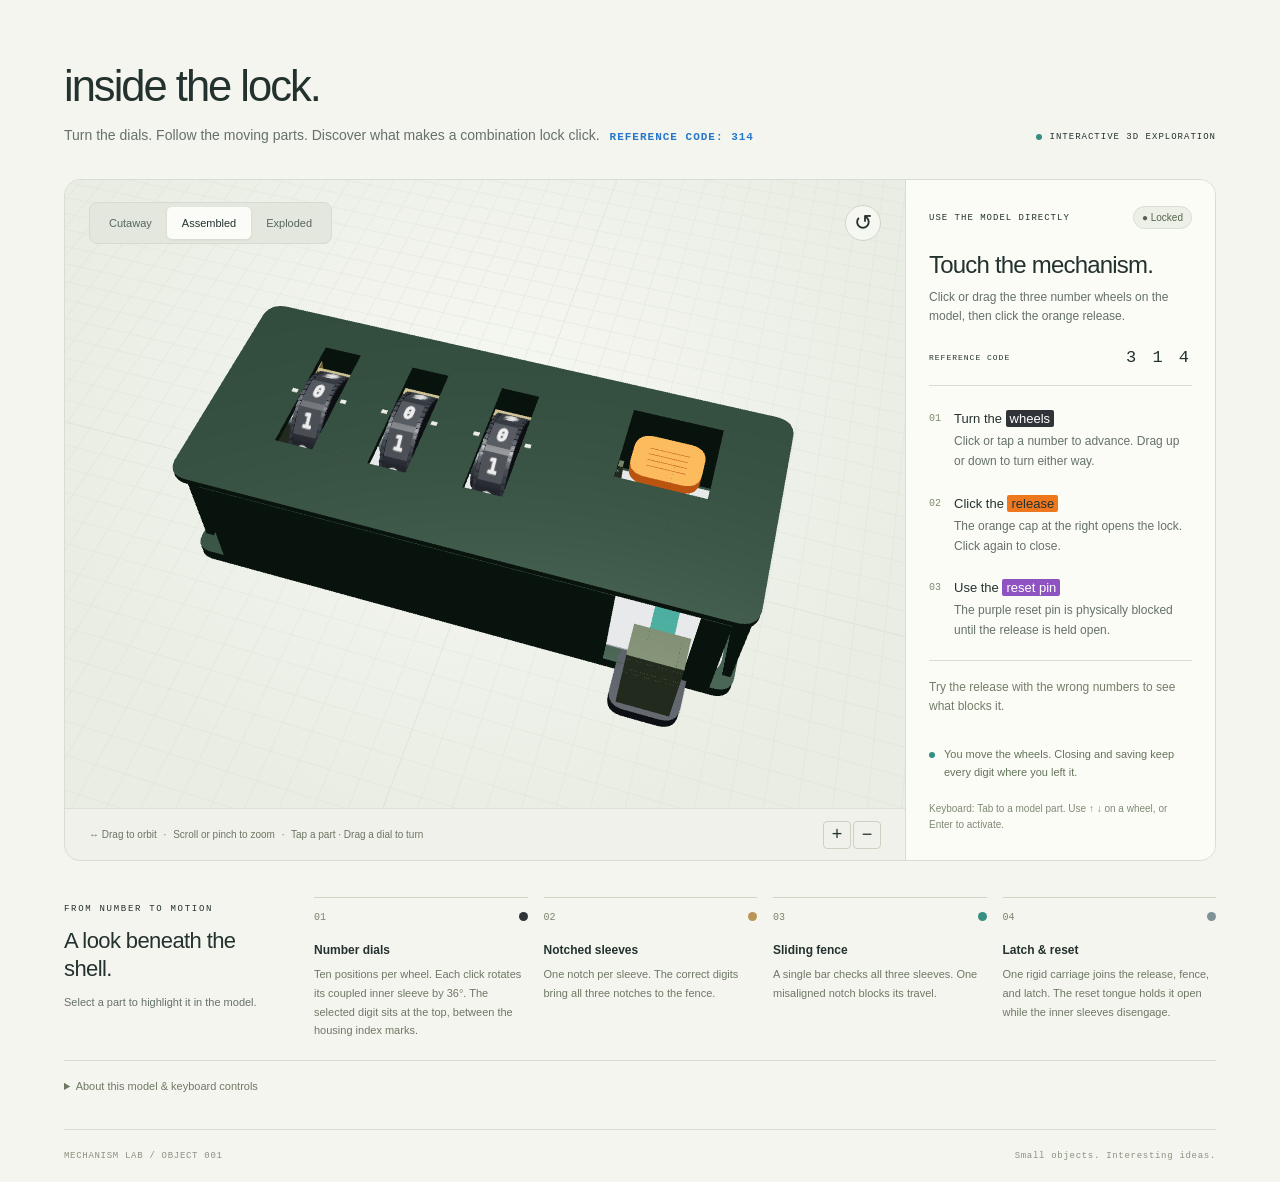
==== commit 5515ac83: "Remove top branding from lock demo" ====
--- a/index.html
+++ b/index.html
@@ -33,9 +33,8 @@
 </style>
 </head>
 <body>
-<header class="masthead"><a class="brand" href="#"><span class="brand-icon" aria-hidden="true">⌘</span> MECHANISM LAB</a><span class="edition">EVERYDAY ENGINEERING <span> / </span> 01</span></header>
 <main>
-<section class="intro"><div><div class="eyebrow">THREE DIALS. ONE CLEVER IDEA.</div><h1>inside the lock.</h1><p>Turn the dials. Follow the moving parts. Discover what makes a combination lock click. <span class="intro-reference">REFERENCE CODE: <strong id="intro-reference-code">314</strong></span></p></div><div class="intro-note"><span class="tiny-dot"></span> INTERACTIVE 3D EXPLORATION</div></section>
+<section class="intro"><div><h1>inside the lock.</h1><p>Turn the dials. Follow the moving parts. Discover what makes a combination lock click. <span class="intro-reference">REFERENCE CODE: <strong id="intro-reference-code">314</strong></span></p></div><div class="intro-note"><span class="tiny-dot"></span> INTERACTIVE 3D EXPLORATION</div></section>
 <div class="lab-grid">
 <section class="model-panel" aria-label="Interactive 3D luggage lock">
 <div class="view-toolbar"><div class="segmented" aria-label="Model view"><button data-view="cutaway" aria-pressed="false">Cutaway</button><button data-view="assembled" aria-pressed="true">Assembled</button><button data-view="exploded" aria-pressed="false">Exploded</button></div><button id="home-view" class="icon-btn" aria-label="Restore camera view" title="Restore camera view">↺</button></div>
